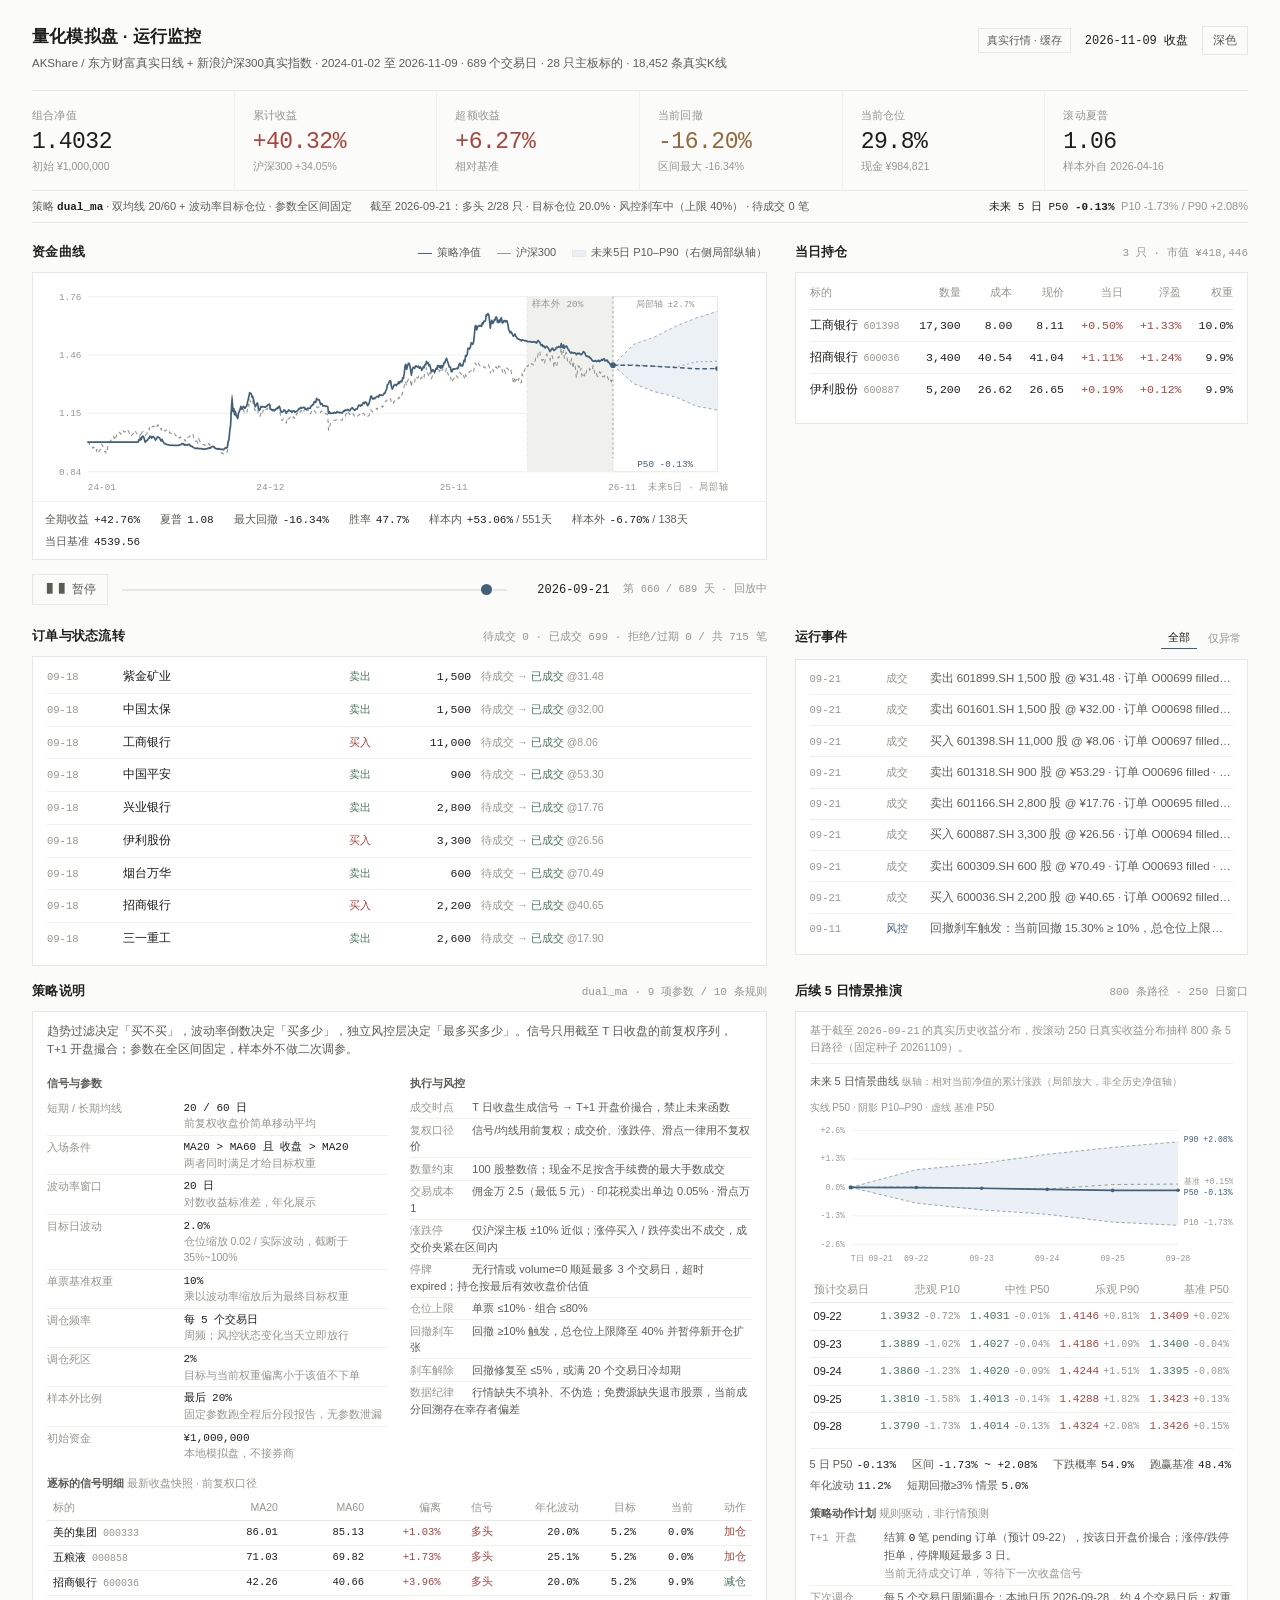
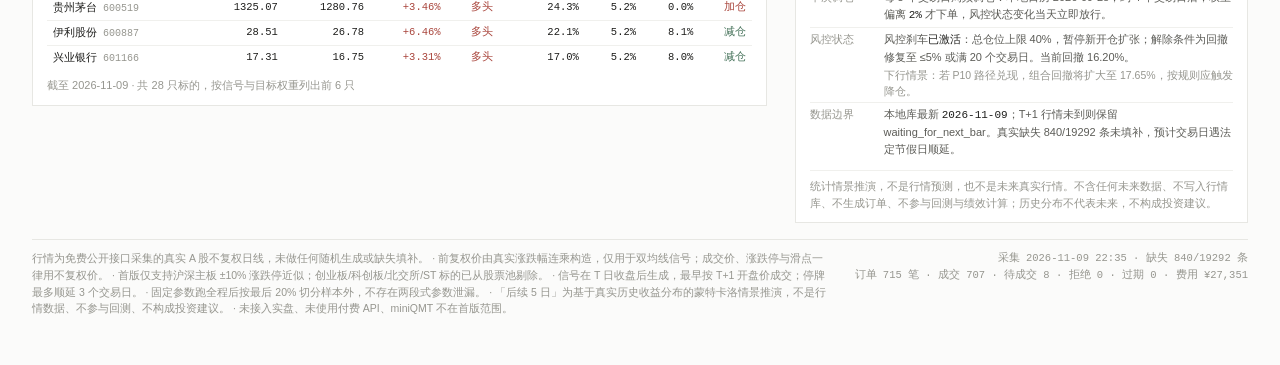
==== dashboard/index.html @ 13947eac "feat: A 股量化模拟盘与真实行情监控台 - 数据源路由（本地缓存 → Baostock → AKShare）、SQLite 落库、真实交易日历 - 事件驱动回测：T+1 开盘成交、100 股整数" ====
<!doctype html>
<html lang="zh-CN" data-theme="light">
<head>
<meta charset="utf-8">
<meta name="viewport" content="width=device-width, initial-scale=1">
<title>量化模拟盘 · 运行监控</title>
<style>
:root{
  --bg:#fbfbfa; --surface:#ffffff; --line:#e7e7e3; --line-soft:#f0f0ed;
  --ink:#1e1e1c; --ink-2:#5c5c57; --ink-3:#96968f;
  --accent:#42607a; --accent-soft:#eaf0f5;
  --up:#a9453c; --down:#48745c; --warn:#94693a;
  --mono:ui-monospace,SFMono-Regular,Consolas,"Liberation Mono",monospace;
  --sans:-apple-system,BlinkMacSystemFont,"Segoe UI","PingFang SC","Microsoft YaHei","Helvetica Neue",Arial,sans-serif;
}
html[data-theme="dark"]{
  --bg:#161716; --surface:#1d1e1c; --line:#32332f; --line-soft:#272825;
  --ink:#ecece8; --ink-2:#a6a69f; --ink-3:#72726b;
  --accent:#8fb0ca; --accent-soft:#26313a;
  --up:#d3776c; --down:#7eae90; --warn:#c49a63;
}
*{box-sizing:border-box;margin:0;padding:0}
body{background:var(--bg);color:var(--ink);font-family:var(--sans);font-size:13px;line-height:1.5;-webkit-font-smoothing:antialiased}
.wrap{max-width:1440px;margin:0 auto;padding:0 32px 20px}
button{font:inherit;color:inherit;background:none;border:0;cursor:pointer}
button:focus-visible,input:focus-visible{outline:1px solid var(--accent);outline-offset:2px}
.mono{font-family:var(--mono);font-variant-numeric:tabular-nums}
.dim{color:var(--ink-3)}
.up{color:var(--up)}.down{color:var(--down)}.warn{color:var(--warn)}.accent{color:var(--accent)}

header{display:flex;align-items:flex-start;justify-content:space-between;gap:20px;padding:24px 0 18px;border-bottom:1px solid var(--line)}
h1{font-size:17px;font-weight:600;letter-spacing:.01em}
.sub{margin-top:5px;font-size:11.5px;color:var(--ink-2)}
.head-right{display:flex;align-items:center;gap:14px;padding-top:2px;white-space:nowrap}
.tag{border:1px solid var(--line);padding:3px 8px;font-size:11px;color:var(--ink-2)}
.today{font-size:12px}
.ghost{border:1px solid var(--line);padding:5px 10px;font-size:11.5px;color:var(--ink-2)}
.ghost:hover{border-color:var(--ink-3);color:var(--ink)}

.kpis{display:grid;grid-template-columns:repeat(6,1fr);border-bottom:1px solid var(--line)}
.kpi{padding:16px 18px 15px;border-right:1px solid var(--line-soft)}
.kpi:first-child{padding-left:0}
.kpi:last-child{border-right:0}
.kpi .k{font-size:11px;color:var(--ink-3);letter-spacing:.02em}
.kpi .v{font-family:var(--mono);font-variant-numeric:tabular-nums;font-size:23px;line-height:1.25;margin-top:5px;letter-spacing:-.02em}
.kpi .n{font-size:10.5px;color:var(--ink-3);margin-top:2px}

.grid{display:grid;grid-template-columns:minmax(0,1.62fr) minmax(0,1fr);gap:28px;margin-top:20px}
.grid-2{display:grid;grid-template-columns:minmax(0,1.62fr) minmax(0,1fr);gap:28px;margin-top:22px}
section{min-width:0}
.sec-head{display:flex;align-items:baseline;justify-content:space-between;gap:12px;margin-bottom:10px}
.sec-head h2{font-size:12.5px;font-weight:600;letter-spacing:.02em}
.sec-head .hint{font-size:11px;color:var(--ink-3);font-family:var(--mono)}
.legend{display:flex;gap:16px;font-size:11px;color:var(--ink-2)}
.legend i{display:inline-block;width:14px;height:1px;vertical-align:middle;margin-right:5px;background:var(--accent)}
.legend i.b{background:var(--ink-3)}

.card{border:1px solid var(--line);background:var(--surface)}
.chart-box{padding:10px 12px 4px}
#chart{display:block;width:100%;height:214px}
.axis{fill:var(--ink-3);font-size:10px;font-family:var(--mono)}
.gridline{stroke:var(--line-soft);stroke-width:1}
.line-strategy{fill:none;stroke:var(--accent);stroke-width:1.8;stroke-linejoin:round;stroke-linecap:round}
.line-bench{fill:none;stroke:var(--ink-3);stroke-width:1.2;stroke-dasharray:4 4}
.oos-band{fill:var(--line-soft)}
.split-line{stroke:var(--line);stroke-width:1;stroke-dasharray:3 3}
.cursor{stroke:var(--accent);stroke-width:1;stroke-dasharray:2 3;opacity:.55}
.dot{fill:var(--accent)}
.fc-band{fill:var(--accent-soft);opacity:.9}
.line-fc{fill:none;stroke:var(--accent);stroke-width:1.5;stroke-dasharray:5 3;stroke-linejoin:round}
.line-fc-bench{fill:none;stroke:var(--ink-3);stroke-width:1;stroke-dasharray:2 3}
.fc-edge{fill:none;stroke:var(--accent);stroke-width:1;stroke-dasharray:3 3;opacity:.55}
.fc-top{fill:var(--accent);font-size:10px;font-family:var(--mono)}
.dot-fc{fill:var(--accent)}
.legend i.f{background:var(--accent-soft);height:7px;border:1px solid var(--line)}
.fc-inset{fill:var(--surface);stroke:var(--line);stroke-width:1}
.fc-local-axis{stroke:var(--line);stroke-width:1;stroke-dasharray:2 3}
.fc-inset-label{fill:var(--ink-3);font-size:9.5px;font-family:var(--mono)}

.seg{display:flex;gap:0;border-top:1px solid var(--line-soft);padding:9px 12px;font-size:11px;color:var(--ink-2);flex-wrap:wrap;row-gap:4px}
.seg span{margin-right:20px;white-space:nowrap}
.seg b{font-family:var(--mono);font-weight:500;color:var(--ink);margin-left:5px}

.timeline{display:flex;align-items:center;gap:14px;margin-top:14px}
.play{border:1px solid var(--line);min-width:76px;padding:6px 10px;font-size:11.5px;color:var(--ink-2);text-align:center}
.play:hover{border-color:var(--accent);color:var(--accent)}
#slider{flex:1;height:2px;-webkit-appearance:none;appearance:none;background:var(--line);cursor:pointer}
#slider::-webkit-slider-thumb{-webkit-appearance:none;width:11px;height:11px;border-radius:50%;background:var(--accent);cursor:pointer}
#slider::-moz-range-thumb{width:11px;height:11px;border:0;border-radius:50%;background:var(--accent);cursor:pointer}
.tl-date{font-family:var(--mono);font-size:12px;min-width:88px;text-align:right}
.tl-count{font-family:var(--mono);font-size:10.5px;color:var(--ink-3);min-width:104px;text-align:right}

table{width:100%;border-collapse:collapse;font-variant-numeric:tabular-nums}
th{font-size:10.5px;font-weight:500;color:var(--ink-3);text-align:right;padding:8px 8px;border-bottom:1px solid var(--line);white-space:nowrap}
th:first-child,td:first-child{text-align:left;padding-left:0}
th:last-child,td:last-child{padding-right:0}
td{font-size:11.5px;padding:7px 8px;border-bottom:1px solid var(--line-soft);text-align:right;white-space:nowrap;font-family:var(--mono)}
tbody tr:last-child td{border-bottom:0}
td.name{font-family:var(--sans);font-size:11.5px}
td .code{font-family:var(--mono);font-size:10px;color:var(--ink-3);margin-left:6px}
.more{font-size:11px;color:var(--ink-3);padding:7px 0 0}
.badge-stale{color:var(--warn)}

.flow-list{font-size:11.5px}
.flow-row{display:grid;grid-template-columns:66px 1fr 52px 60px 1.25fr;gap:10px;padding:7px 0;border-bottom:1px solid var(--line-soft);align-items:baseline}
.flow-row:last-child{border-bottom:0}
.flow-row .dt{font-family:var(--mono);font-size:10.5px;color:var(--ink-3)}
.flow-row .sy{overflow:hidden;text-overflow:ellipsis;white-space:nowrap}
.flow-row .qty{font-family:var(--mono);text-align:right}
.flow-row .side{font-size:11px}
.flow-row .trace{font-size:10.5px;color:var(--ink-2);overflow:hidden;text-overflow:ellipsis;white-space:nowrap}
.flow-row .trace b{font-weight:500;color:var(--ink)}
.arrow{color:var(--ink-3);margin:0 3px}
.s-filled{color:var(--down)}.s-rejected,.s-expired{color:var(--up)}.s-deferred{color:var(--warn)}.s-pending{color:var(--ink-3)}

.ev-row{display:grid;grid-template-columns:66px 34px 1fr;gap:10px;padding:6.5px 0;border-bottom:1px solid var(--line-soft);align-items:baseline;font-size:11.5px;line-height:1.45}
.ev-row:last-child{border-bottom:0}
.ev-row .dt{font-family:var(--mono);font-size:10.5px;color:var(--ink-3)}
.ev-row .lv{font-size:10.5px;color:var(--ink-3)}
.ev-row .lv.warn{color:var(--warn)}.ev-row .lv.err{color:var(--up)}.ev-row .lv.risk{color:var(--accent)}
.ev-row .tx{color:var(--ink-2);overflow:hidden;text-overflow:ellipsis;white-space:nowrap}
.filter{display:flex;gap:4px}
.filter button{font-size:11px;color:var(--ink-3);padding:2px 7px}
.filter button.on{color:var(--ink);border-bottom:1px solid var(--accent)}

.strat-bar{display:flex;align-items:center;gap:18px;padding:7px 0;border-bottom:1px solid var(--line);font-size:11px;color:var(--ink-2);flex-wrap:wrap;row-gap:3px}
.strat-bar b{font-weight:600;color:var(--ink);font-family:var(--mono)}
.strat-bar .sb-fc{margin-left:auto;font-family:var(--mono);color:var(--ink)}
.strat-bar .sb-fc .dim{font-family:var(--sans)}
.grid-3{display:grid;grid-template-columns:minmax(0,1.62fr) minmax(0,1fr);gap:28px;margin-top:16px}
.pad{padding:10px 14px 11px}
.lead{font-size:11.5px;color:var(--ink-2);line-height:1.6;margin-bottom:7px}
h3{font-size:11px;font-weight:600;color:var(--ink-2);margin:10px 0 5px}
.cols2{display:grid;grid-template-columns:1fr 1fr;gap:22px}
.kv{font-size:11px}
.kv td{padding:3px 0;border-bottom:1px solid var(--line-soft);white-space:normal;font-family:var(--sans);text-align:left;vertical-align:top;font-size:11px}
.kv td:first-child{color:var(--ink-3);width:40%}
.kv td:last-child{font-family:var(--mono);color:var(--ink)}
.kv td .note{display:block;font-family:var(--sans);font-size:10.5px;color:var(--ink-3);margin-top:0}
.rules{list-style:none;font-size:11px;line-height:1.5}
.rules li{padding:2.5px 0;border-bottom:1px solid var(--line-soft);color:var(--ink-2)}
.rules li:last-child{border-bottom:0}
.rules li b{display:inline-block;min-width:62px;font-weight:500;color:var(--ink-3)}
.sig-table td,.sig-table th{font-size:10.5px;padding:4px 6px}
.fc-note{font-size:10.5px;color:var(--ink-3);line-height:1.55;margin-bottom:8px}
.fc-plot{border-top:1px solid var(--line-soft);padding-top:9px;margin-bottom:9px}
.fc-plot-head{display:flex;align-items:baseline;justify-content:space-between;gap:10px;flex-wrap:wrap;font-size:11px;color:var(--ink-2)}
.fc-plot-head .cap{font-size:10px;color:var(--ink-3)}
#fcChart{display:block;width:100%;height:auto;margin-top:4px}
.fc-grid2{stroke:var(--line-soft);stroke-width:1}
.fc-zero2{stroke:var(--line);stroke-width:1;stroke-dasharray:3 3}
.fc-band2{fill:var(--accent-soft)}
.fc-edge2{fill:none;stroke:var(--accent);stroke-width:1;stroke-dasharray:4 3;opacity:.65}
.fc-bench2{fill:none;stroke:var(--ink-3);stroke-width:1.2;stroke-dasharray:4 4}
.fc-p50{fill:none;stroke:var(--accent);stroke-width:2;stroke-linejoin:round;stroke-linecap:round}
.fc-pt{fill:var(--accent)}
.fc-ax2{fill:var(--ink-3);font-size:10px;font-family:var(--mono)}
.fc-lab{fill:var(--accent);font-size:10px;font-family:var(--mono)}
.fc-lab2{fill:var(--ink-3);font-size:10px;font-family:var(--mono)}
.fc-empty2{fill:var(--ink-3);font-size:11px;font-family:var(--sans)}
.fc-tbl td,.fc-tbl th{padding:5px 4px;font-size:11px}
.fc-tbl td .r{font-size:10px;color:var(--ink-3);margin-left:4px}
.fc-metrics{display:flex;flex-wrap:wrap;gap:4px 16px;font-size:11px;color:var(--ink-2);margin-top:8px;padding-top:7px;border-top:1px solid var(--line-soft)}
.fc-metrics b{font-family:var(--mono);font-weight:500;color:var(--ink);margin-left:4px}
.plan{list-style:none;font-size:11px;line-height:1.55}
.plan li{display:grid;grid-template-columns:64px 1fr;gap:10px;padding:3px 0;border-bottom:1px solid var(--line-soft)}
.plan li:last-child{border-bottom:0}
.plan .pk{color:var(--ink-3);font-family:var(--mono);font-size:10.5px;padding-top:1px}
.plan .pv{color:var(--ink-2)}
.plan .pv b{color:var(--ink);font-weight:500;font-family:var(--mono)}
.plan .pv .sub{display:block;color:var(--ink-3);font-size:10.5px;margin-top:1px}
.disc{font-size:10.5px;color:var(--ink-3);line-height:1.55;margin-top:9px;padding-top:7px;border-top:1px solid var(--line-soft)}
footer{margin-top:16px;padding-top:10px;border-top:1px solid var(--line);display:flex;justify-content:space-between;gap:24px;font-size:10.5px;color:var(--ink-3);line-height:1.6}
footer .notes{max-width:72%;}
footer .stats{font-family:var(--mono);text-align:right;white-space:nowrap}
.empty{color:var(--ink-3);font-size:11.5px;padding:16px 0}

@media(max-width:1000px){
  .wrap{padding:0 20px 20px}
  .grid,.grid-2,.grid-3{grid-template-columns:1fr;gap:20px}
  .strat-bar .sb-fc{margin-left:0}
  .kpis{grid-template-columns:repeat(3,1fr)}
  .kpi:nth-child(3){border-right:0}
  .kpi:nth-child(n+4){border-top:1px solid var(--line-soft)}
  #chart{height:200px}
  footer{flex-direction:column;gap:8px}
  footer .notes{max-width:100%}footer .stats{text-align:left}
}
@media(max-width:560px){
  .kpis{grid-template-columns:repeat(2,1fr)}
  .kpi:nth-child(3){border-right:1px solid var(--line-soft)}
  .kpi:nth-child(2n){border-right:0}
  .kpi:nth-child(n+3){border-top:1px solid var(--line-soft)}
  .head-right .tag{display:none}
  .cols2{grid-template-columns:1fr;gap:0}
  .flow-row{grid-template-columns:58px 1fr 46px 50px;gap:8px}
  .flow-row .trace{grid-column:1/-1;padding-left:0}
}
</style>
</head>
<body>
<div class="wrap">
  <header>
    <div>
      <h1>量化模拟盘 · 运行监控</h1>
      <div class="sub" id="sub">载入中…</div>
    </div>
    <div class="head-right">
      <span class="tag" id="mode">真实行情</span>
      <span class="today mono" id="today">—</span>
      <button class="ghost" id="theme" type="button">深色</button>
    </div>
  </header>

  <div class="kpis" id="kpis"></div>

  <div class="strat-bar">
    <span>策略 <b id="stratId">—</b> · 双均线 20/60 + 波动率目标仓位 · 参数全区间固定</span>
    <span id="stratBarState">—</span>
    <span class="sb-fc" id="stratBarFc">—</span>
  </div>

  <div class="grid">
    <section>
      <div class="sec-head">
        <h2>资金曲线</h2>
        <div class="legend"><span><i></i>策略净值</span><span><i class="b"></i>沪深300</span><span><i class="f"></i>未来5日 P10–P90（右侧局部纵轴）</span></div>
      </div>
      <div class="card">
        <div class="chart-box"><svg id="chart" viewBox="0 0 760 220" preserveAspectRatio="none" role="img" aria-label="策略净值与沪深300基准曲线"></svg></div>
        <div class="seg" id="seg"></div>
      </div>
      <div class="timeline">
        <button class="play" id="play" type="button">▶ 回放</button>
        <input type="range" id="slider" min="0" max="1" value="1" aria-label="交易日回放">
        <span class="tl-date" id="tlDate">—</span>
        <span class="tl-count" id="tlCount">—</span>
      </div>
    </section>

    <section>
      <div class="sec-head">
        <h2>当日持仓</h2>
        <div class="hint" id="posHint">—</div>
      </div>
      <div class="card" style="padding:4px 14px 10px">
        <table>
          <thead><tr><th>标的</th><th>数量</th><th>成本</th><th>现价</th><th>当日</th><th>浮盈</th><th>权重</th></tr></thead>
          <tbody id="posBody"></tbody>
        </table>
        <div class="more" id="posMore"></div>
      </div>
    </section>
  </div>

  <div class="grid-2">
    <section>
      <div class="sec-head">
        <h2>订单与状态流转</h2>
        <div class="hint" id="ordHint">—</div>
      </div>
      <div class="card" style="padding:4px 14px 10px"><div class="flow-list" id="flow"></div></div>
    </section>
    <section>
      <div class="sec-head">
        <h2>运行事件</h2>
        <div class="filter"><button type="button" id="fAll" class="on">全部</button><button type="button" id="fErr">仅异常</button></div>
      </div>
      <div class="card" style="padding:4px 14px 10px"><div id="events"></div></div>
    </section>
  </div>

  <div class="grid-3">
    <section>
      <div class="sec-head">
        <h2>策略说明</h2>
        <div class="hint" id="stratHint">—</div>
      </div>
      <div class="card pad">
        <div class="lead" id="stratLead"></div>
        <div class="cols2">
          <div>
            <h3>信号与参数</h3>
            <table class="kv"><tbody id="stratParams"></tbody></table>
          </div>
          <div>
            <h3>执行与风控</h3>
            <ul class="rules" id="stratRules"></ul>
          </div>
        </div>
        <h3>逐标的信号明细 <span class="dim" style="font-weight:400">最新收盘快照 · 前复权口径</span></h3>
        <table class="sig-table">
          <thead><tr><th>标的</th><th>MA20</th><th>MA60</th><th>偏离</th><th>信号</th><th>年化波动</th><th>目标</th><th>当前</th><th>动作</th></tr></thead>
          <tbody id="sigBody"></tbody>
        </table>
        <div class="more" id="sigMore"></div>
      </div>
    </section>

    <section>
      <div class="sec-head">
        <h2>后续 5 日情景推演</h2>
        <div class="hint" id="fcHint">—</div>
      </div>
      <div class="card pad">
        <div class="fc-note">基于截至 <span class="mono" id="fcBase">—</span> 的真实历史收益分布，<span id="fcMethod"></span></div>
        <div class="fc-plot">
          <div class="fc-plot-head">
            <span>未来 5 日情景曲线 <span class="cap">纵轴：相对当前净值的累计涨跌（局部放大，非全历史净值轴）</span></span>
            <span class="cap">实线 P50 · 阴影 P10–P90 · 虚线 基准 P50</span>
          </div>
          <svg id="fcChart" viewBox="0 0 520 182" role="img" aria-label="未来5日 P10、P50、P90 与基准 P50 情景曲线"></svg>
        </div>
        <table class="fc-tbl">
          <thead><tr><th>预计交易日</th><th>悲观 P10</th><th>中性 P50</th><th>乐观 P90</th><th>基准 P50</th></tr></thead>
          <tbody id="fcBody"></tbody>
        </table>
        <div class="fc-metrics" id="fcMetrics"></div>
        <h3>策略动作计划 <span class="dim" style="font-weight:400">规则驱动，非行情预测</span></h3>
        <ul class="plan" id="fcPlan"></ul>
        <div class="disc" id="fcDisc"></div>
      </div>
    </section>
  </div>

  <footer>
    <div class="notes" id="notes"></div>
    <div class="stats" id="stats"></div>
  </footer>
</div>

<script>
const SNAP = {"meta":{"generated_at":"2026-11-09 22:35","start":"2024-01-02","end":"2026-11-09","days":689,"symbols":28,"bars":18452,"initial_cash":1000000.0,"source":"AKShare / 东方财富真实日线 + 新浪沪深300真实指数","universe_source":"cache:index_stock_cons","index_source":"cache:sina_index","mode":"cached_real","oos_ratio":0.2,"cfg":{"costs.commission_rate":0.00025,"costs.commission_min":5.0,"costs.stamp_tax_rate":0.0005,"costs.slippage_rate":0.0001,"rules.lot_size":100,"rules.price_limit_pct":0.1,"rules.max_suspension_days":3,"backtest.initial_cash":1000000.0},"audit":{"expected":19292,"actual":18452,"missing":840,"adj_missing":0,"zero_volume":0,"failed_symbols":[]},"sources":{"000001":"cache","000333":"cache","000568":"cache","000651":"cache","000657":"cache","000858":"cache","000988":"cache","001280":"cache","600030":"cache","600031":"cache","600036":"cache","600118":"cache","600221":"cache","600276":"cache","600309":"cache","600519":"cache","600549":"cache","600809":"cache","600887":"cache","600930":"cache","601166":"cache","601318":"cache","601336":"cache","601398":"cache","601601":"cache","601727":"cache","601888":"cache","601899":"cache"}},"symbols":[["000001.SZ","深发展A","银行"],["000333.SZ","美的集团","家用电器"],["000568.SZ","泸州老窖","食品饮料"],["000651.SZ","格力电器","家用电器"],["000657.SZ","中钨高新","沪深300成分"],["000858.SZ","五粮液","食品饮料"],["000988.SZ","华工科技","沪深300成分"],["001280.SZ","中国铀业","沪深300成分"],["600030.SH","中信证券","非银金融"],["600031.SH","三一重工","机械设备"],["600036.SH","招商银行","银行"],["600118.SH","中国卫星","沪深300成分"],["600221.SH","海航控股","沪深300成分"],["600276.SH","恒瑞医药","医药生物"],["600309.SH","烟台万华","基础化工"],["600519.SH","贵州茅台","食品饮料"],["600549.SH","厦门钨业","沪深300成分"],["600809.SH","山西汾酒","食品饮料"],["600887.SH","伊利股份","食品饮料"],["600930.SH","华电新能","沪深300成分"],["601166.SH","兴业银行","银行"],["601318.SH","中国平安","非银金融"],["601336.SH","新华保险","非银金融"],["601398.SH","工商银行","银行"],["601601.SH","中国太保","非银金融"],["601727.SH","上海电气","沪深300成分"],["601888.SH","中国国旅","社会服务"],["601899.SH","紫金矿业","有色金属"]],"dates":["2024-01-02","2024-01-03","2024-01-04","2024-01-05","2024-01-08","2024-01-09","2024-01-10","2024-01-11","2024-01-12","2024-01-15","2024-01-16","2024-01-17","2024-01-18","2024-01-19","2024-01-22","2024-01-23","2024-01-24","2024-01-25","2024-01-26","2024-01-29","2024-01-30","2024-01-31","2024-02-01","2024-02-02","2024-02-05","2024-02-06","2024-02-07","2024-02-08","2024-02-19","2024-02-20","2024-02-21","2024-02-22","2024-02-23","2024-02-26","2024-02-27","2024-02-28","2024-02-29","2024-03-01","2024-03-04","2024-03-05","2024-03-06","2024-03-07","2024-03-08","2024-03-11","2024-03-12","2024-03-13","2024-03-14","2024-03-15","2024-03-18","2024-03-19","2024-03-20","2024-03-21","2024-03-22","2024-03-25","2024-03-26","2024-03-27","2024-03-28","2024-03-29","2024-04-01","2024-04-02","2024-04-03","2024-04-08","2024-04-09","2024-04-10","2024-04-11","2024-04-12","2024-04-15","2024-04-16","2024-04-17","2024-04-18","2024-04-19","2024-04-22","2024-04-23","2024-04-24","2024-04-25","2024-04-26","2024-04-29","2024-04-30","2024-05-06","2024-05-07","2024-05-08","2024-05-09","2024-05-10","2024-05-13","2024-05-14","2024-05-15","2024-05-16","2024-05-17","2024-05-20","2024-05-21","2024-05-22","2024-05-23","2024-05-24","2024-05-27","2024-05-28","2024-05-29","2024-05-30","2024-05-31","2024-06-03","2024-06-04","2024-06-05","2024-06-06","2024-06-07","2024-06-11","2024-06-12","2024-06-13","2024-06-14","2024-06-17","2024-06-18","2024-06-19","2024-06-20","2024-06-21","2024-06-24","2024-06-25","2024-06-26","2024-06-27","2024-06-28","2024-07-01","2024-07-02","2024-07-03","2024-07-04","2024-07-05","2024-07-08","2024-07-09","2024-07-10","2024-07-11","2024-07-12","2024-07-15","2024-07-16","2024-07-17","2024-07-18","2024-07-19","2024-07-22","2024-07-23","2024-07-24","2024-07-25","2024-07-26","2024-07-29","2024-07-30","2024-07-31","2024-08-01","2024-08-02","2024-08-05","2024-08-06","2024-08-07","2024-08-08","2024-08-09","2024-08-12","2024-08-13","2024-08-14","2024-08-15","2024-08-16","2024-08-19","2024-08-20","2024-08-21","2024-08-22","2024-08-23","2024-08-26","2024-08-27","2024-08-28","2024-08-29","2024-08-30","2024-09-02","2024-09-03","2024-09-04","2024-09-05","2024-09-06","2024-09-09","2024-09-10","2024-09-11","2024-09-12","2024-09-13","2024-09-18","2024-09-19","2024-09-20","2024-09-23","2024-09-24","2024-09-25","2024-09-26","2024-09-27","2024-09-30","2024-10-08","2024-10-09","2024-10-10","2024-10-11","2024-10-14","2024-10-15","2024-10-16","2024-10-17","2024-10-18","2024-10-21","2024-10-22","2024-10-23","2024-10-24","2024-10-25","2024-10-28","2024-10-29","2024-10-30","2024-10-31","2024-11-01","2024-11-04","2024-11-05","2024-11-06","2024-11-07","2024-11-08","2024-11-11","2024-11-12","2024-11-13","2024-11-14","2024-11-15","2024-11-18","2024-11-19","2024-11-20","2024-11-21","2024-11-22","2024-11-25","2024-11-26","2024-11-27","2024-11-28","2024-11-29","2024-12-02","2024-12-03","2024-12-04","2024-12-05","2024-12-06","2024-12-09","2024-12-10","2024-12-11","2024-12-12","2024-12-13","2024-12-16","2024-12-17","2024-12-18","2024-12-19","2024-12-20","2024-12-23","2024-12-24","2024-12-25","2024-12-26","2024-12-27","2024-12-30","2024-12-31","2025-01-02","2025-01-03","2025-01-06","2025-01-07","2025-01-08","2025-01-09","2025-01-10","2025-01-13","2025-01-14","2025-01-15","2025-01-16","2025-01-17","2025-01-20","2025-01-21","2025-01-22","2025-01-23","2025-01-24","2025-01-27","2025-02-05","2025-02-06","2025-02-07","2025-02-10","2025-02-11","2025-02-12","2025-02-13","2025-02-14","2025-02-17","2025-02-18","2025-02-19","2025-02-20","2025-02-21","2025-02-24","2025-02-25","2025-02-26","2025-02-27","2025-02-28","2025-03-03","2025-03-04","2025-03-05","2025-03-06","2025-03-07","2025-03-10","2025-03-11","2025-03-12","2025-03-13","2025-03-14","2025-03-17","2025-03-18","2025-03-19","2025-03-20","2025-03-21","2025-03-24","2025-03-25","2025-03-26","2025-03-27","2025-03-28","2025-03-31","2025-04-01","2025-04-02","2025-04-03","2025-04-07","2025-04-08","2025-04-09","2025-04-10","2025-04-11","2025-04-14","2025-04-15","2025-04-16","2025-04-17","2025-04-18","2025-04-21","2025-04-22","2025-04-23","2025-04-24","2025-04-25","2025-04-28","2025-04-29","2025-04-30","2025-05-06","2025-05-07","2025-05-08","2025-05-09","2025-05-12","2025-05-13","2025-05-14","2025-05-15","2025-05-16","2025-05-19","2025-05-20","2025-05-21","2025-05-22","2025-05-23","2025-05-26","2025-05-27","2025-05-28","2025-05-29","2025-05-30","2025-06-03","2025-06-04","2025-06-05","2025-06-06","2025-06-09","2025-06-10","2025-06-11","2025-06-12","2025-06-13","2025-06-16","2025-06-17","2025-06-18","2025-06-19","2025-06-20","2025-06-23","2025-06-24","2025-06-25","2025-06-26","2025-06-27","2025-06-30","2025-07-01","2025-07-02","2025-07-03","2025-07-04","2025-07-07","2025-07-08","2025-07-09","2025-07-10","2025-07-11","2025-07-14","2025-07-15","2025-07-16","2025-07-17","2025-07-18","2025-07-21","2025-07-22","2025-07-23","2025-07-24","2025-07-25","2025-07-28","2025-07-29","2025-07-30","2025-07-31","2025-08-01","2025-08-04","2025-08-05","2025-08-06","2025-08-07","2025-08-08","2025-08-11","2025-08-12","2025-08-13","2025-08-14","2025-08-15","2025-08-18","2025-08-19","2025-08-20","2025-08-21","2025-08-22","2025-08-25","2025-08-26","2025-08-27","2025-08-28","2025-08-29","2025-09-01","2025-09-02","2025-09-03","2025-09-04","2025-09-05","2025-09-08","2025-09-09","2025-09-10","2025-09-11","2025-09-12","2025-09-15","2025-09-16","2025-09-17","2025-09-18","2025-09-19","2025-09-22","2025-09-23","2025-09-24","2025-09-25","2025-09-26","2025-09-29","2025-09-30","2025-10-09","2025-10-10","2025-10-13","2025-10-14","2025-10-15","2025-10-16","2025-10-17","2025-10-20","2025-10-21","2025-10-22","2025-10-23","2025-10-24","2025-10-27","2025-10-28","2025-10-29","2025-10-30","2025-10-31","2025-11-03","2025-11-04","2025-11-05","2025-11-06","2025-11-07","2025-11-10","2025-11-11","2025-11-12","2025-11-13","2025-11-14","2025-11-17","2025-11-18","2025-11-19","2025-11-20","2025-11-21","2025-11-24","2025-11-25","2025-11-26","2025-11-27","2025-11-28","2025-12-01","2025-12-02","2025-12-03","2025-12-04","2025-12-05","2025-12-08","2025-12-09","2025-12-10","2025-12-11","2025-12-12","2025-12-15","2025-12-16","2025-12-17","2025-12-18","2025-12-19","2025-12-22","2025-12-23","2025-12-24","2025-12-25","2025-12-26","2025-12-29","2025-12-30","2025-12-31","2026-01-05","2026-01-06","2026-01-07","2026-01-08","2026-01-09","2026-01-12","2026-01-13","2026-01-14","2026-01-15","2026-01-16","2026-01-19","2026-01-20","2026-01-21","2026-01-22","2026-01-23","2026-01-26","2026-01-27","2026-01-28","2026-01-29","2026-01-30","2026-02-02","2026-02-03","2026-02-04","2026-02-05","2026-02-06","2026-02-09","2026-02-10","2026-02-11","2026-02-12","2026-02-13","2026-02-24","2026-02-25","2026-02-26","2026-02-27","2026-03-02","2026-03-03","2026-03-04","2026-03-05","2026-03-06","2026-03-09","2026-03-10","2026-03-11","2026-03-12","2026-03-13","2026-03-16","2026-03-17","2026-03-18","2026-03-19","2026-03-20","2026-03-23","2026-03-24","2026-03-25","2026-03-26","2026-03-27","2026-03-30","2026-03-31","2026-04-01","2026-04-02","2026-04-03","2026-04-07","2026-04-08","2026-04-09","2026-04-10","2026-04-13","2026-04-14","2026-04-15","2026-04-16","2026-04-17","2026-04-20","2026-04-21","2026-04-22","2026-04-23","2026-04-24","2026-04-27","2026-04-28","2026-04-29","2026-04-30","2026-05-06","2026-05-07","2026-05-08","2026-05-11","2026-05-12","2026-05-13","2026-05-14","2026-05-15","2026-05-18","2026-05-19","2026-05-20","2026-05-21","2026-05-22","2026-05-25","2026-05-26","2026-05-27","2026-05-28","2026-05-29","2026-06-01","2026-06-02","2026-06-03","2026-06-04","2026-06-05","2026-06-08","2026-06-09","2026-06-10","2026-06-11","2026-06-12","2026-06-15","2026-06-16","2026-06-17","2026-06-18","2026-06-22","2026-06-23","2026-06-24","2026-06-25","2026-06-26","2026-06-29","2026-06-30","2026-07-01","2026-07-02","2026-07-03","2026-07-06","2026-07-07","2026-07-08","2026-07-09","2026-07-10","2026-07-13","2026-07-14","2026-07-15","2026-07-16","2026-07-17","2026-07-20","2026-07-21","2026-07-22","2026-07-23","2026-07-24","2026-07-27","2026-07-28","2026-07-29","2026-07-30","2026-07-31","2026-08-03","2026-08-04","2026-08-05","2026-08-06","2026-08-07","2026-08-10","2026-08-11","2026-08-12","2026-08-13","2026-08-14","2026-08-17","2026-08-18","2026-08-19","2026-08-20","2026-08-21","2026-08-24","2026-08-25","2026-08-26","2026-08-27","2026-08-28","2026-08-31","2026-09-01","2026-09-02","2026-09-03","2026-09-04","2026-09-07","2026-09-08","2026-09-09","2026-09-10","2026-09-11","2026-09-14","2026-09-15","2026-09-16","2026-09-17","2026-09-18","2026-09-21","2026-09-22","2026-09-23","2026-09-24","2026-09-28","2026-09-29","2026-09-30","2026-10-08","2026-10-09","2026-10-12","2026-10-13","2026-10-14","2026-10-15","2026-10-16","2026-10-19","2026-10-20","2026-10-21","2026-10-22","2026-10-23","2026-10-26","2026-10-27","2026-10-28","2026-10-29","2026-10-30","2026-11-02","2026-11-03","2026-11-04","2026-11-05","2026-11-06","2026-11-09"],"equity":[[1.0,1.0,0.0,1000000.0,0.0,3386.35,0],[1.0,0.997621,0.0,1000000.0,0.0,3378.3,0],[1.0,0.988395,0.0,1000000.0,0.0,3347.05,0],[1.0,0.983097,0.0,1000000.0,0.0,3329.11,0],[1.0,0.970382,0.0,1000000.0,0.0,3286.06,0],[1.0,0.972285,0.0,1000000.0,0.0,3292.5,0],[1.0,0.967746,0.0,1000000.0,0.0,3277.13,0],[1.0,0.973222,0.0,1000000.0,0.0,3295.67,0],[1.0,0.969824,0.0,1000000.0,0.0,3284.17,0],[1.0,0.968866,0.0,1000000.0,0.0,3280.92,0],[1.0,0.974759,0.0,1000000.0,0.0,3300.88,0],[1.0,0.953558,0.0,1000000.0,0.0,3229.08,0],[1.0,0.967037,0.0,1000000.0,0.0,3274.73,0],[1.0,0.965575,0.0,1000000.0,0.0,3269.78,0],[1.0,0.950552,0.0,1000000.0,0.0,3218.9,0],[1.0,0.9544,0.0,1000000.0,0.0,3231.93,0],[1.0,0.96774,0.0,1000000.0,0.0,3277.11,0],[1.0,0.987174,0.0,1000000.0,0.0,3342.92,0],[1.0,0.984487,0.0,1000000.0,0.0,3333.82,0],[1.0,0.975669,0.0,1000000.0,0.0,3303.96,0],[1.0,0.95827,0.0,1000000.0,0.0,3245.04,0],[1.0,0.949503,0.0,1000000.0,0.0,3215.35,0],[1.0,0.9502,0.0,1000000.0,0.0,3217.71,0],[1.0,0.938954,0.0,1000000.0,0.0,3179.63,0],[1.0,0.945094,0.0,1000000.0,0.0,3200.42,0],[1.0,0.977953,0.0,1000000.0,0.0,3311.69,0],[1.0,0.987384,0.0,1000000.0,0.0,3343.63,0],[1.0,0.993674,0.0,1000000.0,0.0,3364.93,0],[1.0,1.005155,0.0,1000000.0,0.0,3403.81,0],[1.0,1.007236,0.0,1000000.0,0.0,3410.85,0],[1.0,1.020824,0.0,1000000.0,0.0,3456.87,0],[1.0,1.029626,0.0,1000000.0,0.0,3486.68,0],[1.0,1.030531,0.0,1000000.0,0.0,3489.74,0],[1.0,1.019787,0.0,1000000.0,0.0,3453.36,0],[1.0,1.032021,0.0,1000000.0,0.0,3494.79,0],[1.0,1.018872,0.0,1000000.0,0.0,3450.26,0],[1.0,1.03831,0.0,1000000.0,0.0,3516.08,0],[1.0,1.044724,0.0,1000000.0,0.0,3537.8,0],[1.0,1.045629,0.0,1000000.0,0.0,3540.87,0],[1.0,1.052907,0.0,1000000.0,0.0,3565.51,0],[1.0,1.048635,0.0,1000000.0,0.0,3551.05,0],[1.0,1.042337,0.0,1000000.0,0.0,3529.72,0],[1.0,1.046823,0.0,1000000.0,0.0,3544.91,0],[1.0,1.059921,0.0,1000000.0,0.0,3589.26,0],[1.0,1.062351,0.0,1000000.0,0.0,3597.49,0],[1.0,1.054929,0.0,1000000.0,0.0,3572.36,0],[1.0,1.051935,0.0,1000000.0,0.0,3562.22,0],[1.0,1.05423,0.0,1000000.0,0.0,3569.99,0],[1.0,1.064133,0.0,1000000.0,0.0,3603.53,0],[1.0,1.056485,0.0,1000000.0,0.0,3577.63,0],[1.0,1.058775,0.0,1000000.0,0.0,3585.38,0],[1.0,1.057507,0.0,1000000.0,0.0,3581.09,0],[1.0,1.04685,0.0,1000000.0,0.0,3545.0,0],[1.0,1.041168,0.0,1000000.0,0.0,3525.76,0],[1.0,1.046479,0.0,1000000.0,0.0,3543.75,0],[1.0,1.034384,0.0,1000000.0,0.0,3502.79,0],[1.0,1.039752,0.0,1000000.0,0.0,3520.97,0],[1.0,1.04463,0.0,1000000.0,0.0,3537.48,0],[1.0,1.061805,0.0,1000000.0,0.0,3595.65,0],[1.0,1.057384,0.0,1000000.0,0.0,3580.68,0],[1.0,1.053583,0.0,1000000.0,0.0,3567.8,0],[1.0,1.044312,0.0,1000000.0,0.0,3536.41,0],[1.0,1.043449,0.0,1000000.0,0.0,3533.49,0],[1.0,1.034951,0.0,1000000.0,0.0,3504.71,0],[1.011903,1.034814,0.0,247595.73,0.7553,3504.24,0],[1.008474,1.026426,0.003389,247595.73,0.7545,3475.84,0],[1.020635,1.048053,0.0,247595.73,0.7574,3549.08,0],[1.012641,1.036843,0.007832,247595.73,0.7555,3511.11,0],[1.026128,1.052874,0.0,247595.73,0.7587,3565.4,0],[1.03073,1.054173,0.0,156828.97,0.8478,3569.8,0],[1.027365,1.045864,0.003265,156828.97,0.8473,3541.66,0],[1.013409,1.042687,0.016805,156828.97,0.8452,3530.91,0],[0.997998,1.035399,0.031756,156828.97,0.8429,3506.22,0],[1.005343,1.039946,0.02463,156828.97,0.844,3521.62,0],[1.007834,1.042503,0.022213,306599.16,0.6958,3530.28,0],[1.010672,1.058445,0.01946,306599.16,0.6966,3584.27,0],[1.018561,1.070152,0.011806,306599.16,0.699,3623.91,0],[1.020037,1.064388,0.010374,306599.16,0.6994,3604.39,0],[1.030455,1.080182,0.000267,306599.16,0.7025,3657.88,0],[1.028349,1.080516,0.00231,263721.97,0.7435,3659.01,0],[1.02091,1.072016,0.009527,263721.97,0.7417,3630.22,0],[1.026826,1.082156,0.003788,263721.97,0.7432,3664.56,0],[1.02799,1.082663,0.002658,263721.97,0.7435,3666.28,0],[1.024917,1.082194,0.00564,263721.97,0.7427,3664.69,0],[1.017975,1.079936,0.012375,217136.78,0.7867,3657.05,0],[1.0102,1.070785,0.019918,217136.78,0.7851,3626.06,0],[1.016118,1.075009,0.014177,217136.78,0.7863,3640.36,0],[1.024957,1.086116,0.005601,217136.78,0.7882,3677.97,0],[1.026602,1.089952,0.004005,217136.78,0.7885,3690.96,0],[1.022668,1.085581,0.007821,326944.34,0.6803,3676.16,0],[1.022463,1.08803,0.00802,326944.34,0.6802,3684.45,0],[1.012729,1.075432,0.017464,326944.34,0.6772,3641.79,0],[1.005376,1.063526,0.024598,326944.34,0.6748,3601.47,0],[1.013816,1.073636,0.016409,326944.34,0.6775,3635.71,0],[1.004388,1.065799,0.025556,224205.43,0.7768,3609.17,0],[0.998455,1.067084,0.031312,224205.43,0.7754,3613.52,0],[0.991711,1.061411,0.037855,224205.43,0.7739,3594.31,0],[0.990906,1.057163,0.038636,224205.43,0.7737,3579.93,0],[0.989105,1.059768,0.040384,224205.43,0.7733,3588.75,0],[0.987527,1.067719,0.041915,800032.6,0.1899,3615.67,0],[0.98621,1.061554,0.043193,800032.6,0.1888,3594.79,0],[0.984553,1.060801,0.044801,800032.6,0.1874,3592.24,0],[0.984209,1.055447,0.045134,800032.6,0.1871,3574.11,0],[0.98296,1.046222,0.046346,800032.6,0.1861,3542.88,0],[0.982201,1.04659,0.047082,885000.72,0.099,3544.12,0],[0.982741,1.041277,0.046559,885000.72,0.0995,3526.13,0],[0.984001,1.045825,0.045336,885000.72,0.1006,3541.53,0],[0.982741,1.04425,0.046559,885000.72,0.0995,3536.2,0],[0.983101,1.047023,0.046209,885000.72,0.0998,3545.59,0],[0.982837,1.04205,0.046465,982837.5,0.0,3528.75,0],[0.982837,1.03453,0.046465,982837.5,0.0,3503.28,0],[0.982837,1.032267,0.046465,982837.5,0.0,3495.62,0],[0.982837,1.026713,0.046465,982837.5,0.0,3476.81,0],[0.982837,1.021129,0.046465,982837.5,0.0,3457.9,0],[0.982959,1.027733,0.046347,789065.7,0.1973,3480.26,0],[0.984744,1.020012,0.044615,789065.7,0.1987,3454.12,0],[0.984548,1.022238,0.044805,789065.7,0.1986,3461.66,0],[0.987124,1.027118,0.042306,789065.7,0.2006,3478.18,0],[0.991765,1.025229,0.037804,789065.7,0.2044,3471.79,0],[0.990133,1.022757,0.039386,691958.13,0.3011,3463.41,0],[0.990442,1.017559,0.039087,691958.13,0.3014,3445.81,0],[0.983524,1.013203,0.045798,691958.13,0.2965,3431.06,0],[0.986089,1.00455,0.04331,691958.13,0.2983,3401.76,0],[0.984567,1.015787,0.044787,691958.13,0.2972,3439.81,0],[0.985266,1.012584,0.044109,880265.95,0.1066,3428.97,0],[0.984041,1.024161,0.045297,880265.95,0.1055,3468.17,0],[0.986666,1.025411,0.04275,880265.95,0.1078,3472.4,0],[0.988766,1.026546,0.040713,880265.95,0.1097,3476.25,0],[0.983341,1.033054,0.045976,880265.95,0.1048,3498.28,0],[0.978403,1.034028,0.050767,780781.14,0.202,3501.58,0],[0.978301,1.039742,0.050866,780781.14,0.2019,3520.93,0],[0.9757,1.045082,0.053389,780781.14,0.1998,3539.02,0],[0.972741,1.037968,0.05626,780781.14,0.1973,3514.93,0],[0.970208,1.015806,0.058717,780781.14,0.1952,3439.88,0],[0.96803,1.009395,0.060831,873319.93,0.0978,3418.17,0],[0.967304,1.003815,0.061535,873319.93,0.0972,3399.27,0],[0.965621,1.006775,0.063168,873319.93,0.0956,3409.29,0],[0.967535,1.001296,0.061311,873319.93,0.0974,3390.74,0],[0.967172,0.994989,0.061663,873319.93,0.097,3369.38,0],[0.965064,1.016458,0.063708,870879.38,0.0976,3442.08,0],[0.965547,1.00972,0.063239,870879.38,0.098,3419.27,0],[0.965547,0.999421,0.063239,870879.38,0.098,3384.39,0],[0.965386,0.987293,0.063395,870879.38,0.0979,3343.32,0],[0.964259,0.987192,0.064489,870879.38,0.0968,3342.98,0],[0.962386,0.986752,0.066306,776584.99,0.1931,3341.49,0],[0.962831,0.987179,0.065875,776584.99,0.1934,3342.94,0],[0.962912,0.98384,0.065796,776584.99,0.1935,3331.63,0],[0.963026,0.982138,0.065685,776584.99,0.1936,3325.86,0],[0.964638,0.984655,0.064122,776584.99,0.1949,3334.39,0],[0.964111,0.977228,0.064633,774290.55,0.1969,3309.24,0],[0.965515,0.986889,0.063271,774290.55,0.1981,3341.95,0],[0.967395,0.987976,0.061447,774290.55,0.1996,3345.63,0],[0.967253,0.991323,0.061585,774290.55,0.1995,3356.97,0],[0.969481,0.984157,0.059423,774290.55,0.2013,3332.7,0],[0.968209,0.980889,0.060657,680417.71,0.2972,3321.64,0],[0.974682,0.978379,0.054377,680417.71,0.3019,3313.14,0],[0.976434,0.98253,0.052677,680417.71,0.3032,3327.19,0],[0.975363,0.981653,0.053717,680417.71,0.3024,3324.22,0],[0.976889,0.976075,0.052236,680417.71,0.3035,3305.33,0],[0.969198,0.970512,0.059698,680417.71,0.298,3286.5,0],[0.966705,0.967909,0.062116,680417.71,0.2961,3277.68,0],[0.964494,0.980829,0.064262,680417.71,0.2945,3321.43,0],[0.964153,0.964168,0.064592,680417.71,0.2943,3265.01,0],[0.964103,0.966653,0.064641,680417.71,0.2942,3273.43,0],[0.961906,0.960374,0.066772,674576.09,0.2987,3252.16,0],[0.96465,0.962026,0.06411,674576.09,0.3007,3257.76,0],[0.962706,0.954226,0.065996,674576.09,0.2993,3231.35,0],[0.961382,0.942888,0.06728,674576.09,0.2983,3192.95,0],[0.960684,0.943716,0.067958,674576.09,0.2978,3195.76,0],[0.962599,0.940874,0.0661,507913.77,0.4724,3186.13,0],[0.960161,0.936841,0.068465,507913.77,0.471,3172.47,0],[0.961426,0.932935,0.067238,507913.77,0.4717,3159.25,0],[0.967598,0.936409,0.06125,507913.77,0.4751,3171.01,0],[0.970693,0.943799,0.058247,507913.77,0.4768,3196.04,0],[0.967604,0.94528,0.061244,327436.63,0.6616,3201.05,0],[0.972892,0.948739,0.056114,327436.63,0.6634,3212.76,0],[1.001634,0.989829,0.028229,327436.63,0.6731,3351.91,0],[1.012254,1.004483,0.017925,327436.63,0.6765,3401.53,0],[1.05384,1.046944,0.0,327436.63,0.6893,3545.32,0],[1.083057,1.093709,0.0,160957.51,0.8514,3703.68,0],[1.160928,1.186485,0.0,160957.51,0.8614,4017.86,0],[1.226262,1.256838,0.0,160957.51,0.8687,4256.1,0],[1.160223,1.168214,0.053854,160957.51,0.8613,3955.98,0],[1.176094,1.180559,0.040911,160957.51,0.8631,3997.79,0],[1.143129,1.147892,0.067793,261803.97,0.771,3887.17,0],[1.160171,1.169796,0.053896,261803.97,0.7743,3961.34,0],[1.139195,1.138687,0.071002,261803.97,0.7702,3855.99,0],[1.133823,1.13148,0.075382,261803.97,0.7691,3831.59,0],[1.123936,1.118673,0.083445,261803.97,0.7671,3788.22,0],[1.150044,1.159133,0.062154,73406.11,0.9362,3925.23,0],[1.160671,1.162076,0.053488,73406.11,0.9368,3935.2,0],[1.17208,1.168743,0.044184,73406.11,0.9374,3957.78,0],[1.18685,1.173301,0.032139,73406.11,0.9382,3973.21,0],[1.172228,1.160196,0.044064,73406.11,0.9374,3928.83,0],[1.175717,1.168343,0.041218,89926.25,0.9235,3956.42,0],[1.187041,1.170628,0.031984,89926.25,0.9242,3964.16,0],[1.184047,1.158961,0.034425,89926.25,0.9241,3924.65,0],[1.176741,1.148566,0.040383,89926.25,0.9236,3889.45,0],[1.184879,1.149036,0.033747,89926.25,0.9241,3891.04,0],[1.186951,1.148735,0.032057,859289.79,0.2761,3890.02,0],[1.200539,1.1649,0.020977,859289.79,0.2842,3944.76,0],[1.220749,1.194375,0.004496,859289.79,0.2961,4044.57,0],[1.235662,1.188383,0.0,859289.79,0.3046,4024.28,0],[1.259482,1.224236,0.0,859289.79,0.3177,4145.69,0],[1.254695,1.211938,0.003801,420491.72,0.6649,4104.05,0],[1.253624,1.219935,0.004651,420491.72,0.6646,4131.13,0],[1.236583,1.206532,0.018181,420491.72,0.66,4085.74,0],[1.237901,1.213958,0.017135,420491.72,0.6603,4110.89,0],[1.218954,1.192912,0.032178,420491.72,0.655,4039.62,0],[1.200288,1.172008,0.046999,351680.92,0.707,3968.83,0],[1.185734,1.166559,0.058554,351680.92,0.7034,3950.38,0],[1.191132,1.174388,0.054268,351680.92,0.7048,3976.89,0],[1.20303,1.177011,0.044822,351680.92,0.7077,3985.77,0],[1.204352,1.178052,0.043772,351680.92,0.708,3989.3,0],[1.175725,1.141553,0.066501,354601.92,0.6984,3865.7,0],[1.166695,1.136353,0.073671,354601.92,0.6961,3848.09,0],[1.171081,1.134018,0.070188,354601.92,0.6972,3840.18,0],[1.186613,1.153762,0.057856,354601.92,0.7012,3907.05,0],[1.18243,1.143576,0.061177,354601.92,0.7001,3872.55,0],[1.185408,1.156579,0.058813,855547.79,0.2783,3916.58,0],[1.185156,1.165748,0.059013,855547.79,0.2781,3947.63,0],[1.184245,1.167005,0.059736,855547.79,0.2776,3951.89,0],[1.182707,1.160705,0.060958,855547.79,0.2766,3930.56,0],[1.182535,1.158057,0.061094,855547.79,0.2765,3921.59,0],[1.188986,1.173281,0.055972,601295.79,0.4943,3973.14,0],[1.188029,1.17134,0.056732,601295.79,0.4939,3966.57,0],[1.196689,1.179924,0.049856,601295.79,0.4975,3995.64,0],[1.196137,1.177914,0.050294,601295.79,0.4973,3988.83,0],[1.198798,1.18963,0.048182,601295.79,0.4984,4028.51,0],[1.175488,1.16148,0.066689,335566.67,0.7145,3933.18,0],[1.170895,1.155179,0.070336,335566.67,0.7134,3911.84,0],[1.166866,1.158188,0.073535,335566.67,0.7124,3922.03,0],[1.169845,1.164052,0.07117,335566.67,0.7132,3941.89,0],[1.167965,1.165107,0.072663,335566.67,0.7127,3945.46,0],[1.167337,1.159875,0.073161,555562.39,0.5241,3927.74,0],[1.166358,1.161596,0.073938,555562.39,0.5237,3933.57,0],[1.173235,1.176395,0.068478,555562.39,0.5265,3983.69,0],[1.173265,1.176968,0.068454,555562.39,0.5265,3985.63,0],[1.181209,1.177515,0.062147,555562.39,0.5297,3987.48,0],[1.180204,1.175611,0.062945,732403.96,0.3794,3981.03,0],[1.187664,1.180933,0.057022,732403.96,0.3833,3999.05,0],[1.179704,1.161991,0.063342,732403.96,0.3792,3934.91,0],[1.164422,1.128174,0.075475,732403.96,0.371,3820.39,0],[1.155973,1.114818,0.082184,732403.96,0.3664,3775.16,0],[1.157863,1.112988,0.080683,619384.82,0.4651,3768.97,0],[1.160554,1.121002,0.078547,619384.82,0.4663,3796.11,0],[1.167919,1.118967,0.072699,619384.82,0.4697,3789.22,0],[1.167412,1.116209,0.073101,619384.82,0.4694,3779.88,0],[1.159742,1.102213,0.079191,619384.82,0.4659,3732.48,0],[1.149891,1.099269,0.087012,509426.35,0.557,3722.51,0],[1.159846,1.128217,0.079108,509426.35,0.5608,3820.54,0],[1.16114,1.120978,0.078081,509426.35,0.5613,3796.03,0],[1.16812,1.122265,0.072539,509426.35,0.5639,3800.38,0],[1.164834,1.125796,0.075148,509426.35,0.5627,3812.34,0],[1.162653,1.130915,0.07688,816844.84,0.2974,3829.68,0],[1.162431,1.131783,0.077056,816844.84,0.2973,3832.61,0],[1.156005,1.121271,0.082158,816844.84,0.2934,3797.02,0],[1.161454,1.123257,0.077832,816844.84,0.2967,3803.74,0],[1.163706,1.131856,0.076044,816844.84,0.2981,3832.86,0],[1.161075,1.127195,0.078133,856418.67,0.2624,3817.08,0],[1.156076,1.1207,0.082102,856418.67,0.2592,3795.09,0],[1.159791,1.1348,0.079152,856418.67,0.2616,3842.83,0],[1.161667,1.149527,0.077663,856418.67,0.2628,3892.7,0],[1.163606,1.151995,0.076123,856418.67,0.264,3901.06,0],[1.169782,1.146702,0.071219,624233.43,0.4664,3883.14,0],[1.175399,1.157547,0.066759,624233.43,0.4689,3919.86,0],[1.174196,1.1532,0.067715,624233.43,0.4684,3905.14,0],[1.181638,1.163201,0.061806,624233.43,0.4717,3939.01,0],[1.178256,1.165679,0.064491,624233.43,0.4702,3947.4,0],[1.179201,1.155457,0.063741,624233.43,0.4706,3912.78,0],[1.180885,1.163541,0.062404,624233.43,0.4714,3940.16,0],[1.181994,1.160215,0.061523,624233.43,0.4719,3928.9,0],[1.179774,1.174847,0.063286,624233.43,0.4709,3978.44,0],[1.173191,1.172269,0.068513,624233.43,0.4679,3969.72,0],[1.170242,1.159257,0.070854,618128.29,0.4718,3925.65,0],[1.173603,1.169383,0.068186,618128.29,0.4733,3959.94,0],[1.178258,1.171797,0.06449,618128.29,0.4754,3968.12,0],[1.175526,1.148743,0.066659,618128.29,0.4742,3890.05,0],[1.177062,1.148278,0.065439,618128.29,0.4749,3888.47,0],[1.176945,1.147318,0.065532,736695.43,0.3741,3885.22,0],[1.188042,1.152441,0.056721,736695.43,0.3799,3902.57,0],[1.189946,1.168289,0.05521,736695.43,0.3809,3956.24,0],[1.195714,1.164679,0.05063,736695.43,0.3839,3944.01,0],[1.196577,1.160187,0.049945,736695.43,0.3843,3928.8,0],[1.211695,1.163912,0.037941,284553.23,0.7652,3941.42,0],[1.209761,1.159724,0.039477,284553.23,0.7648,3927.23,0],[1.207762,1.155101,0.041064,284553.23,0.7644,3911.58,0],[1.228739,1.183148,0.024409,284553.23,0.7684,4006.56,0],[1.22189,1.180264,0.029847,284553.23,0.7671,3996.79,0],[1.221416,1.183493,0.030223,344849.97,0.7177,4007.72,0],[1.223118,1.184215,0.028872,344849.97,0.7181,4010.17,0],[1.212935,1.173827,0.036957,344849.97,0.7157,3974.99,0],[1.197012,1.156022,0.0496,344849.97,0.7119,3914.7,0],[1.201818,1.161973,0.045784,344849.97,0.7131,3934.85,0],[1.199589,1.161219,0.047553,371227.26,0.6905,3932.3,0],[1.188831,1.157398,0.056095,371227.26,0.6877,3919.36,0],[1.19044,1.161253,0.054817,371227.26,0.6882,3932.41,0],[1.191347,1.15616,0.054097,371227.26,0.6884,3915.17,0],[1.187334,1.147933,0.057284,371227.26,0.6873,3887.31,0],[1.188959,1.148045,0.055993,457513.5,0.6152,3887.68,0],[1.186644,1.147071,0.057831,457513.5,0.6144,3884.39,0],[1.186198,1.140314,0.058185,457513.5,0.6143,3861.5,0],[1.150534,1.059973,0.086502,457513.5,0.6023,3589.44,0],[1.159371,1.07808,0.079485,457513.5,0.6054,3650.76,0],[1.150647,1.088721,0.086412,1034919.33,0.1006,3686.79,0],[1.151319,1.102991,0.085879,1034919.33,0.1011,3735.11,0],[1.151031,1.107539,0.086107,1034919.33,0.1009,3750.52,0],[1.152207,1.110086,0.085173,1034919.33,0.1018,3759.14,0],[1.150767,1.110704,0.086317,1034919.33,0.1007,3761.24,0],[1.155685,1.114125,0.082412,669419.44,0.4208,3772.82,0],[1.154086,1.113949,0.083682,669419.44,0.42,3772.22,0],[1.151496,1.114037,0.085738,669419.44,0.4187,3772.52,0],[1.154354,1.117687,0.083469,669419.44,0.4201,3784.88,0],[1.159019,1.117412,0.079765,669419.44,0.4224,3783.95,0],[1.156065,1.118278,0.082111,439127.86,0.6202,3786.88,0],[1.156224,1.117532,0.081984,439127.86,0.6202,3784.36,0],[1.153058,1.118311,0.084498,439127.86,0.6192,3786.99,0],[1.155385,1.116724,0.082651,439127.86,0.6199,3781.62,0],[1.154215,1.114792,0.08358,439127.86,0.6195,3775.08,0],[1.15195,1.113461,0.085378,616422.04,0.4649,3770.57,0],[1.156979,1.124674,0.081385,616422.04,0.4672,3808.54,0],[1.163115,1.131491,0.076513,616422.04,0.47,3831.63,0],[1.161446,1.137772,0.077838,616422.04,0.4693,3852.9,0],[1.168098,1.135782,0.072557,616422.04,0.4723,3846.16,0],[1.166095,1.148909,0.074147,464412.86,0.6017,3890.61,0],[1.168207,1.150577,0.07247,464412.86,0.6025,3896.26,0],[1.171561,1.164442,0.069807,464412.86,0.6036,3943.21,0],[1.168057,1.153808,0.072589,464412.86,0.6024,3907.2,0],[1.164954,1.148459,0.075053,464412.86,0.6013,3889.09,0],[1.164283,1.144933,0.075586,343309.81,0.7051,3877.14,0],[1.17406,1.151142,0.067823,343309.81,0.7076,3898.17,0],[1.178217,1.156519,0.064523,343309.81,0.7086,3916.38,0],[1.180008,1.155776,0.063101,343309.81,0.7091,3913.86,0],[1.173119,1.146447,0.06857,343309.81,0.7074,3882.27,0],[1.169794,1.139901,0.07121,334318.72,0.7142,3860.11,0],[1.165966,1.133786,0.07425,334318.72,0.7133,3839.4,0],[1.171947,1.132852,0.069501,334318.72,0.7147,3836.24,0],[1.17379,1.139486,0.068038,334318.72,0.7152,3858.7,0],[1.173235,1.134032,0.068478,334318.72,0.715,3840.23,0],[1.184231,1.137511,0.059747,308106.32,0.7398,3852.01,0],[1.193578,1.142452,0.052326,308106.32,0.7419,3868.74,0],[1.192868,1.145054,0.05289,308106.32,0.7417,3877.56,0],[1.189019,1.143999,0.055946,308106.32,0.7409,3873.98,0],[1.194063,1.147325,0.051941,308106.32,0.742,3885.25,0],[1.192225,1.141484,0.0534,317750.29,0.7335,3865.47,0],[1.203631,1.150095,0.044344,317750.29,0.736,3894.62,0],[1.207386,1.149378,0.041363,317750.29,0.7368,3892.2,0],[1.202289,1.141105,0.04541,317750.29,0.7357,3864.18,0],[1.210073,1.143943,0.039229,317750.29,0.7374,3873.8,0],[1.208433,1.142935,0.040531,315745.12,0.7387,3870.38,0],[1.2029,1.144291,0.044925,315745.12,0.7375,3874.97,0],[1.19108,1.134876,0.054309,315745.12,0.7349,3843.09,0],[1.19513,1.135926,0.051094,315745.12,0.7358,3846.64,0],[1.203874,1.13925,0.044151,315745.12,0.7377,3857.9,0],[1.219729,1.152873,0.031563,281233.21,0.7694,3904.03,0],[1.23922,1.169419,0.016087,281233.21,0.7731,3960.07,0],[1.240321,1.165272,0.015213,281233.21,0.7733,3946.02,0],[1.226896,1.158107,0.025872,281233.21,0.7708,3921.76,0],[1.225624,1.162336,0.026882,281233.21,0.7705,3936.08,0],[1.230679,1.16431,0.022869,104405.33,0.9152,3942.76,0],[1.227653,1.164582,0.025271,104405.33,0.915,3943.68,0],[1.23309,1.171782,0.020954,104405.33,0.9153,3968.07,0],[1.236996,1.175957,0.017853,104405.33,0.9156,3982.2,0],[1.237623,1.170928,0.017355,104405.33,0.9156,3965.18,0],[1.241046,1.180755,0.014638,208802.79,0.8318,3998.45,0],[1.235646,1.178673,0.018925,208802.79,0.831,3991.4,0],[1.248247,1.184172,0.00892,208802.79,0.8327,4010.02,0],[1.246188,1.185585,0.010555,208802.79,0.8324,4014.81,0],[1.247671,1.18643,0.009378,208802.79,0.8326,4017.67,0],[1.244343,1.186842,0.01202,246739.82,0.8017,4019.06,0],[1.244645,1.183339,0.01178,246739.82,0.8018,4007.2,0],[1.249676,1.191397,0.007786,246739.82,0.8026,4034.49,0],[1.257341,1.198502,0.0017,246739.82,0.8038,4058.55,0],[1.25669,1.206492,0.002217,246739.82,0.8037,4085.61,0],[1.270147,1.216341,0.0,107206.73,0.9156,4118.96,0],[1.279044,1.21658,0.0,107206.73,0.9162,4119.77,0],[1.30116,1.225223,0.0,107206.73,0.9176,4149.04,0],[1.303113,1.218764,0.0,107206.73,0.9177,4127.16,0],[1.314643,1.221321,0.0,107206.73,0.9185,4135.82,0],[1.321938,1.226106,0.0,122177.57,0.9076,4152.02,0],[1.318963,1.225873,0.00225,122177.57,0.9074,4151.24,0],[1.290038,1.203534,0.024131,122177.57,0.9053,4075.59,0],[1.278411,1.197433,0.032927,122177.57,0.9044,4054.93,0],[1.286758,1.202091,0.026612,122177.57,0.9051,4070.7,0],[1.297017,1.211761,0.018852,328732.06,0.7465,4103.45,0],[1.30209,1.214725,0.015014,328732.06,0.7475,4113.48,0],[1.299849,1.215073,0.016709,328732.06,0.7471,4114.67,0],[1.295493,1.212209,0.020004,328732.06,0.7462,4104.97,0],[1.304302,1.21739,0.013341,328732.06,0.748,4122.51,0],[1.305421,1.223684,0.012495,242659.53,0.8141,4143.82,0],[1.315985,1.233356,0.004503,242659.53,0.8156,4176.58,0],[1.307953,1.232392,0.010579,242659.53,0.8145,4173.31,0],[1.319142,1.240968,0.002115,242659.53,0.816,4202.35,0],[1.320217,1.251911,0.001302,242659.53,0.8162,4239.41,0],[1.316228,1.247175,0.004319,203806.72,0.8452,4223.37,0],[1.336781,1.261356,0.0,203806.72,0.8475,4271.4,0],[1.333682,1.26628,0.002318,203806.72,0.8472,4288.07,0],[1.358988,1.292836,0.0,203806.72,0.85,4378.0,0],[1.400245,1.319775,0.0,203806.72,0.8544,4469.22,0],[1.407253,1.314864,0.0,189974.04,0.865,4452.59,0],[1.381876,1.295237,0.018033,189974.04,0.8625,4386.13,0],[1.395207,1.318168,0.00856,189974.04,0.8638,4463.78,0],[1.410827,1.327907,0.0,189974.04,0.8653,4496.76,0],[1.414116,1.335866,0.0,189974.04,0.8657,4523.71,0],[1.402651,1.326044,0.008108,264160.93,0.8117,4490.45,0],[1.381063,1.317001,0.023374,264160.93,0.8087,4459.83,0],[1.351305,1.289059,0.044417,264160.93,0.8045,4365.21,0],[1.376267,1.317147,0.026765,264160.93,0.8081,4460.32,0],[1.391753,1.319288,0.015814,264160.93,0.8102,4467.57,0],[1.389501,1.31004,0.017407,446231.2,0.6789,4436.26,0],[1.386353,1.31273,0.019633,446231.2,0.6781,4445.36,0],[1.398641,1.343049,0.010943,446231.2,0.681,4548.03,0],[1.399389,1.33536,0.010414,446231.2,0.6811,4522.0,0],[1.395367,1.338625,0.013258,446231.2,0.6802,4533.06,0],[1.393492,1.335755,0.014584,433115.46,0.6892,4523.34,0],[1.397696,1.343931,0.011611,433115.46,0.6901,4551.02,0],[1.387682,1.328305,0.018693,433115.46,0.6879,4498.11,0],[1.394032,1.329431,0.014202,433115.46,0.6893,4501.92,0],[1.389714,1.33554,0.017256,433115.46,0.6883,4522.61,0],[1.377001,1.334704,0.026246,701151.89,0.4908,4519.78,0],[1.382887,1.348375,0.022084,701151.89,0.493,4566.07,0],[1.395698,1.356471,0.013024,701151.89,0.4976,4593.49,0],[1.390529,1.343643,0.01668,701151.89,0.4958,4550.05,0],[1.406413,1.364316,0.005447,701151.89,0.5015,4620.05,0],[1.406113,1.370411,0.00566,974176.83,0.3072,4640.69,0],[1.423723,1.390724,0.0,974176.83,0.3158,4709.48,0],[1.414306,1.363365,0.006614,974176.83,0.3112,4616.83,0],[1.416331,1.356616,0.005192,974176.83,0.3122,4593.98,0],[1.400931,1.340399,0.016009,974176.83,0.3046,4539.06,0],[1.406283,1.360251,0.01225,775659.75,0.4484,4606.29,0],[1.389766,1.363834,0.023851,775659.75,0.4419,4618.42,0],[1.368671,1.333067,0.038668,775659.75,0.4333,4514.23,0],[1.371957,1.34015,0.03636,775659.75,0.4346,4538.22,0],[1.379679,1.360719,0.030936,775659.75,0.4378,4607.87,0],[1.371776,1.3562,0.036486,691084.22,0.4962,4592.57,0],[1.366264,1.360268,0.040358,691084.22,0.4942,4606.35,0],[1.37569,1.376314,0.033737,691084.22,0.4976,4660.68,0],[1.386444,1.392655,0.026184,691084.22,0.5015,4716.02,0],[1.382559,1.385554,0.028913,691084.22,0.5001,4691.97,0],[1.401228,1.402051,0.0158,877420.23,0.3738,4747.84,0],[1.399672,1.390851,0.016893,877420.23,0.3731,4709.91,0],[1.39202,1.370403,0.022267,877420.23,0.3697,4640.67,0],[1.40094,1.374164,0.016002,877420.23,0.3737,4653.4,0],[1.38689,1.363916,0.025871,877420.23,0.3673,4618.7,0],[1.401258,1.366443,0.015779,603516.05,0.5693,4627.26,0],[1.392544,1.385976,0.021899,603516.05,0.5666,4693.4,0],[1.400668,1.381662,0.016193,603516.05,0.5691,4678.79,0],[1.416748,1.386463,0.004899,603516.05,0.574,4695.05,0],[1.415952,1.373799,0.005458,603516.05,0.5738,4652.17,0],[1.42912,1.371951,0.0,235936.13,0.8349,4645.91,0],[1.439006,1.388537,0.0,235936.13,0.836,4702.07,0],[1.427857,1.366704,0.007748,235936.13,0.8348,4628.14,0],[1.416125,1.357819,0.015901,235936.13,0.8334,4598.05,0],[1.400177,1.349001,0.026983,235936.13,0.8315,4568.19,0],[1.392419,1.354937,0.032375,267847.91,0.8076,4588.29,0],[1.393213,1.348043,0.031823,267847.91,0.8077,4564.95,0],[1.369523,1.315164,0.048286,267847.91,0.8044,4453.61,0],[1.369412,1.313522,0.048363,267847.91,0.8044,4448.05,0],[1.381732,1.32603,0.039801,267847.91,0.8062,4490.4,0],[1.38395,1.334069,0.03826,834694.46,0.3969,4517.63,0],[1.383159,1.333412,0.038809,834694.46,0.3965,4515.4,0],[1.383248,1.336737,0.038747,834694.46,0.3966,4526.66,0],[1.384865,1.35145,0.037624,834694.46,0.3973,4576.49,0],[1.387117,1.344909,0.036059,834694.46,0.3983,4554.34,0],[1.384521,1.338032,0.037863,307244.55,0.7781,4531.05,0],[1.392889,1.342615,0.032048,307244.55,0.7794,4546.57,0],[1.40801,1.353828,0.02154,307244.55,0.7818,4584.54,0],[1.4139,1.364818,0.017447,307244.55,0.7827,4621.76,0],[1.400041,1.357869,0.027078,307244.55,0.7805,4598.22,0],[1.403965,1.35598,0.024351,252171.93,0.8204,4591.83,0],[1.398143,1.344274,0.028397,252171.93,0.8196,4552.19,0],[1.408889,1.352768,0.020929,252171.93,0.821,4580.95,0],[1.428503,1.344237,0.007299,252171.93,0.8235,4552.06,0],[1.422088,1.328142,0.011757,252171.93,0.8227,4497.56,0],[1.454076,1.352451,0.0,178764.54,0.8771,4579.88,0],[1.450755,1.344454,0.002284,178764.54,0.8768,4552.79,0],[1.459,1.348997,0.0,178764.54,0.8775,4568.18,0],[1.492135,1.361827,0.0,178764.54,0.8802,4611.62,0],[1.491402,1.364517,0.000491,178764.54,0.8801,4620.73,0],[1.489272,1.368452,0.001918,199345.14,0.8661,4634.06,0],[1.4976,1.370955,0.0,199345.14,0.8669,4642.54,0],[1.520885,1.375297,0.0,199345.14,0.8689,4657.24,0],[1.519683,1.370021,0.00079,199345.14,0.8688,4639.37,0],[1.512699,1.373538,0.005382,199345.14,0.8682,4651.28,0],[1.524909,1.367235,0.0,403956.79,0.7351,4629.94,0],[1.559032,1.393165,0.0,403956.79,0.7409,4717.75,0],[1.609318,1.414706,0.0,403956.79,0.749,4790.69,0],[1.611054,1.410564,0.0,403956.79,0.7493,4776.67,0],[1.588917,1.399044,0.013741,403956.79,0.7458,4737.65,0],[1.60629,1.405324,0.002957,272743.69,0.8302,4758.92,0],[1.607338,1.414477,0.002307,272743.69,0.8303,4789.92,0],[1.61184,1.405947,0.0,272743.69,0.8308,4761.03,0],[1.609397,1.400307,0.001516,272743.69,0.8305,4741.93,0],[1.612675,1.403111,0.0,272743.69,0.8309,4751.43,0],[1.607669,1.397336,0.003104,608656.05,0.6214,4731.87,0],[1.626028,1.398099,0.0,608656.05,0.6257,4734.46,0],[1.620515,1.393499,0.00339,608656.05,0.6244,4718.88,0],[1.635364,1.394737,0.0,608656.05,0.6278,4723.07,0],[1.633344,1.394926,0.001235,608656.05,0.6274,4723.71,0],[1.636652,1.388662,0.0,449434.0,0.7254,4702.5,0],[1.667263,1.389981,0.0,449434.0,0.7304,4706.96,0],[1.66571,1.389605,0.000931,449434.0,0.7302,4705.69,0],[1.674524,1.393237,0.0,449434.0,0.7316,4717.99,0],[1.66871,1.403832,0.003472,449434.0,0.7307,4753.87,0],[1.643861,1.389796,0.018311,845078.45,0.4859,4706.34,0],[1.59827,1.36016,0.045537,845078.45,0.4713,4605.98,0],[1.631052,1.376144,0.025961,845078.45,0.4819,4660.11,0],[1.638642,1.387535,0.021428,845078.45,0.4843,4698.68,0],[1.622534,1.379189,0.031047,845078.45,0.4792,4670.42,0],[1.627397,1.371268,0.028144,620719.81,0.6186,4643.6,0],[1.641031,1.393552,0.020002,620719.81,0.6218,4719.06,0],[1.640342,1.395099,0.020413,620719.81,0.6216,4724.3,0],[1.656425,1.392005,0.010809,620719.81,0.6253,4713.82,0],[1.656262,1.393706,0.010906,620719.81,0.6252,4719.58,0],[1.629243,1.376232,0.027041,832489.48,0.489,4660.41,0],[1.62726,1.390152,0.028225,832489.48,0.4884,4707.54,0],[1.639739,1.398521,0.020773,832489.48,0.4923,4735.89,0],[1.6295,1.39586,0.026887,832489.48,0.4891,4726.87,0],[1.646964,1.391068,0.016458,832489.48,0.4945,4710.65,0],[1.652115,1.39639,0.013382,937080.39,0.4328,4728.67,0],[1.626267,1.3749,0.028818,937080.39,0.4238,4655.9,0],[1.626946,1.359169,0.028413,937080.39,0.424,4602.62,0],[1.636145,1.372478,0.022919,937080.39,0.4273,4647.69,0],[1.637998,1.376242,0.021813,937080.39,0.4279,4660.44,0],[1.63075,1.362958,0.026141,1054036.45,0.3536,4615.45,0],[1.63679,1.38047,0.022534,1054036.45,0.356,4674.76,0],[1.635965,1.389252,0.023027,1054036.45,0.3557,4704.5,0],[1.621324,1.384251,0.03177,1054036.45,0.3499,4687.56,0],[1.592087,1.378811,0.04923,1054036.45,0.338,4669.14,0],[1.584434,1.379526,0.0538,1250399.42,0.2108,4671.56,0],[1.573699,1.36945,0.060211,1250399.42,0.2054,4637.44,0],[1.579225,1.37562,0.056911,1250399.42,0.2082,4658.33,0],[1.571756,1.353448,0.061371,1250399.42,0.2045,4583.25,0],[1.563571,1.348654,0.066259,1250399.42,0.2003,4567.02,0],[1.555775,1.304648,0.070915,1209504.43,0.2226,4418.0,0],[1.559495,1.321399,0.068693,1209504.43,0.2244,4474.72,0],[1.566593,1.339927,0.064454,1209504.43,0.2279,4537.47,0],[1.554953,1.322229,0.071406,1209504.43,0.2222,4477.53,0],[1.551152,1.329623,0.073676,1209504.43,0.2203,4502.57,0],[1.542982,1.326486,0.078555,1426320.0,0.0756,4491.95,0],[1.540616,1.314113,0.079968,1426320.0,0.0742,4450.05,0],[1.539888,1.336561,0.080403,1426320.0,0.0738,4526.07,0],[1.537886,1.322637,0.081598,1426320.0,0.0725,4478.91,0],[1.53552,1.311378,0.083011,1426320.0,0.0711,4440.79,0],[1.531801,1.311327,0.085232,1239636.69,0.1907,4440.62,0],[1.536695,1.357082,0.08231,1239636.69,0.1933,4595.56,0],[1.534874,1.34842,0.083397,1239636.69,0.1924,4566.22,0],[1.534031,1.369192,0.0839,1239636.69,0.1919,4636.57,0],[1.532092,1.372024,0.085058,1239636.69,0.1909,4646.15,0],[1.532695,1.388303,0.084698,1327689.73,0.1338,4701.28,0],[1.53059,1.383567,0.085955,1327689.73,0.1326,4685.25,0],[1.530134,1.398735,0.086228,1327689.73,0.1323,4736.61,0],[1.526754,1.396391,0.088246,1327689.73,0.1304,4728.67,0],[1.526269,1.404887,0.088536,1327689.73,0.1301,4757.44,0],[1.527556,1.408004,0.087767,1164748.46,0.2375,4768.0,0],[1.527387,1.417344,0.087868,1164748.46,0.2374,4799.63,0],[1.527209,1.413417,0.087974,1164748.46,0.2373,4786.33,0],[1.52441,1.408409,0.089645,1164748.46,0.2359,4769.37,0],[1.524738,1.408875,0.08945,1164748.46,0.2361,4770.95,0],[1.525278,1.405113,0.089128,1023513.54,0.329,4758.21,0],[1.526893,1.42051,0.088163,1023513.54,0.3297,4810.35,0],[1.523721,1.419612,0.090058,1023513.54,0.3283,4807.31,0],[1.524086,1.44022,0.08984,1023513.54,0.3284,4877.09,0],[1.520068,1.447135,0.092239,1023513.54,0.3267,4900.51,0],[1.526631,1.43869,0.08832,933189.74,0.3887,4871.91,0],[1.533511,1.462292,0.084211,933189.74,0.3915,4951.84,0],[1.526821,1.461173,0.088206,933189.74,0.3888,4948.05,0],[1.525185,1.476026,0.089183,933189.74,0.3881,4998.34,0],[1.514237,1.451295,0.095721,933189.74,0.3837,4914.6,0],[1.50693,1.435053,0.100085,857280.86,0.4311,4859.59,1],[1.511203,1.427354,0.097533,868987.9,0.425,4833.52,1],[1.502315,1.433071,0.102841,868987.9,0.4216,4852.88,1],[1.505773,1.432426,0.100776,868987.9,0.4229,4850.7,1],[1.497794,1.412463,0.105541,868987.9,0.4198,4783.1,1],[1.494242,1.430772,0.107661,991837.4,0.3362,4845.1,1],[1.5011,1.453362,0.103566,991837.4,0.3393,4921.6,1],[1.50224,1.461115,0.102885,991837.4,0.3398,4947.85,1],[1.497129,1.449398,0.105937,991837.4,0.3375,4908.17,1],[1.492213,1.451182,0.108873,991837.4,0.3353,4914.21,1],[1.484006,1.444658,0.113775,1346845.86,0.0924,4892.12,1],[1.475243,1.430523,0.119008,1346845.86,0.087,4844.26,1],[1.48133,1.451284,0.115373,1346845.86,0.0908,4914.56,1],[1.48858,1.458445,0.111043,1346845.86,0.0952,4938.81,1],[1.492923,1.448386,0.108449,1346845.86,0.0978,4904.74,1],[1.486423,1.422451,0.112331,1051542.53,0.2926,4816.92,1],[1.481044,1.391951,0.115544,1051542.53,0.29,4713.64,1],[1.48522,1.417989,0.11305,1051542.53,0.292,4801.81,1],[1.487833,1.402274,0.111489,1051542.53,0.2932,4748.59,1],[1.496878,1.394543,0.106088,1051542.53,0.2975,4722.41,1],[1.495502,1.410757,0.106909,1274587.8,0.1477,4777.32,0],[1.498472,1.444538,0.105136,1274587.8,0.1494,4891.71,1],[1.500972,1.442328,0.103642,978954.36,0.3478,4884.23,1],[1.498442,1.456253,0.105153,978954.36,0.3467,4931.39,1],[1.496891,1.459269,0.106079,978954.36,0.346,4941.6,1],[1.51676,1.494132,0.094214,1143191.72,0.2463,5059.66,1],[1.500101,1.45271,0.104163,1143191.72,0.2379,4919.39,1],[1.495147,1.459689,0.107121,1143191.72,0.2354,4943.02,1],[1.50987,1.482452,0.098329,1143191.72,0.2429,5020.1,1],[1.492753,1.4376,0.108551,1143191.72,0.2342,4868.22,1],[1.498649,1.454935,0.10503,1182358.4,0.2111,4926.92,1],[1.503256,1.470442,0.102278,1182358.4,0.2135,4979.43,1],[1.503908,1.464401,0.101889,1182358.4,0.2138,4958.98,1],[1.492648,1.421086,0.108613,1182358.4,0.2079,4812.3,1],[1.485118,1.429909,0.11311,1182358.4,0.2039,4842.17,1],[1.480152,1.429857,0.116076,1276337.46,0.1377,4842.0,1],[1.472206,1.415169,0.120821,1276337.46,0.133,4792.26,1],[1.466955,1.404324,0.123957,1276337.46,0.1299,4755.53,1],[1.471481,1.43999,0.121254,1276337.46,0.1326,4876.31,1],[1.468797,1.411781,0.122857,1276337.46,0.131,4780.79,1],[1.466252,1.386561,0.124377,1288406.01,0.1213,4695.38,1],[1.468567,1.416422,0.122994,1288406.01,0.1227,4796.5,0],[1.467581,1.413552,0.123583,1467580.59,0.0,4786.78,1],[1.465461,1.387462,0.124849,1293893.82,0.1171,4698.43,1],[1.458716,1.337455,0.128877,1293893.82,0.113,4529.1,1],[1.465244,1.357898,0.124979,1293893.82,0.1169,4598.32,1],[1.463872,1.399509,0.125798,1293893.82,0.1161,4739.23,1],[1.465459,1.393016,0.124851,1293893.82,0.1171,4717.24,1],[1.465024,1.396193,0.12511,1293893.82,0.1168,4728.0,1],[1.459536,1.37292,0.128388,1293893.82,0.1135,4649.19,1],[1.458482,1.388641,0.129017,887388.58,0.3916,4702.43,1],[1.462113,1.349394,0.126849,887388.58,0.3931,4569.52,1],[1.467834,1.358471,0.123432,887388.58,0.3954,4600.26,1],[1.475083,1.343546,0.119103,887388.58,0.3984,4549.72,1],[1.470865,1.354908,0.121622,887388.58,0.3967,4588.2,1],[1.465246,1.341614,0.124978,893137.59,0.3905,4543.18,1],[1.452142,1.358669,0.132803,893137.59,0.385,4600.93,1],[1.450066,1.375567,0.134043,893137.59,0.3841,4658.15,1],[1.450545,1.373546,0.133757,893137.59,0.3843,4651.31,1],[1.446801,1.386281,0.135993,893137.59,0.3827,4694.44,1],[1.449293,1.388522,0.134504,918146.12,0.3665,4702.02,1],[1.442189,1.377231,0.138747,918146.12,0.3634,4663.79,1],[1.440692,1.385242,0.139641,918146.12,0.3627,4690.92,0],[1.434919,1.377279,0.143089,572536.64,0.601,4663.95,1],[1.428189,1.377849,0.147107,924803.98,0.3525,4665.88,1],[1.424225,1.400061,0.149475,948688.22,0.3339,4741.1,1],[1.425559,1.395547,0.148678,948688.22,0.3345,4725.81,1],[1.425542,1.355056,0.148688,948688.22,0.3345,4588.7,1],[1.427262,1.356253,0.147661,948688.22,0.3353,4592.75,1],[1.422884,1.363974,0.150275,948688.22,0.3333,4618.9,1],[1.42498,1.347505,0.149024,868573.81,0.3905,4563.13,1],[1.424497,1.344229,0.149312,868573.81,0.3903,4552.03,1],[1.429152,1.355675,0.146533,868573.81,0.3922,4590.79,1],[1.422928,1.367335,0.150249,868573.81,0.3896,4630.28,1],[1.426277,1.361104,0.148249,868573.81,0.391,4609.18,1],[1.42801,1.365802,0.147214,858852.96,0.3986,4625.09,1],[1.434061,1.361772,0.143601,858852.96,0.4011,4611.44,1],[1.429372,1.343025,0.146401,858852.96,0.3991,4547.96,1],[1.434352,1.34439,0.143427,858852.96,0.4012,4552.58,1],[1.437129,1.343053,0.141769,858852.96,0.4024,4548.05,1],[1.426481,1.351019,0.148127,904764.48,0.3657,4575.02,1],[1.426698,1.346209,0.147998,904764.48,0.3658,4558.74,1],[1.428891,1.350303,0.146688,904764.48,0.3668,4572.6,1],[1.429317,1.343153,0.146434,904764.48,0.367,4548.39,0],[1.418378,1.331862,0.152967,313871.73,0.7787,4510.15,1],[1.418004,1.322982,0.15319,876861.82,0.3816,4480.08,1],[1.411374,1.31411,0.157149,876861.82,0.3787,4450.04,1],[1.403479,1.323037,0.161864,876861.82,0.3752,4480.27,1],[1.400836,1.317098,0.163442,876861.82,0.374,4460.16,1],[1.401717,1.331047,0.162916,876861.82,0.3744,4507.39,1],[1.40324,1.340547,0.162007,984820.84,0.2982,4539.56,1],[1.403289,1.342031,0.161977,984820.84,0.2982,4544.59,1],[1.402802,1.333966,0.162268,984820.84,0.298,4517.28,1],[1.403696,1.310893,0.161734,984820.84,0.2984,4439.14,1],[1.404548,1.281838,0.161226,984820.84,0.2988,4340.76,1],[1.405186,1.283153,0.160845,1122369.84,0.2013,4345.21,1],[1.407574,1.286817,0.159419,1122369.84,0.2026,4357.62,1],[1.408197,1.272838,0.159046,1122369.84,0.203,4310.28,1],[1.408408,1.274898,0.15892,1122369.84,0.2031,4317.26,1],[1.413774,1.266253,0.155716,1122369.84,0.2061,4287.98,1],[1.414064,1.262621,0.155543,981542.56,0.3059,4275.68,1],[1.414815,1.245494,0.155094,981542.56,0.3062,4217.68,1],[1.415491,1.230236,0.154691,981542.56,0.3066,4166.01,1],[1.414972,1.231595,0.155001,981542.56,0.3063,4170.61,1],[1.41674,1.232753,0.153945,981542.56,0.3072,4174.53,0],[1.416257,1.22613,0.154233,981542.56,0.3069,4152.11,1],[1.410353,1.214266,0.157759,840781.31,0.4039,4111.93,1],[1.410944,1.191931,0.157406,840781.31,0.4041,4036.3,1],[1.406906,1.212316,0.159817,840781.31,0.4024,4105.33,1],[1.417175,1.211789,0.153685,840781.31,0.4067,4103.54,1],[1.418305,1.195845,0.15301,1126209.51,0.2059,4049.55,1],[1.414427,1.205979,0.155326,1126209.51,0.2038,4083.87,1],[1.421052,1.193567,0.15137,1126209.51,0.2075,4041.84,1],[1.426705,1.176931,0.147994,1126209.51,0.2106,3985.5,1],[1.427928,1.186208,0.147264,1126209.51,0.2113,4016.92,1],[1.428912,1.183833,0.146676,943472.79,0.3397,4008.88,1],[1.421971,1.211137,0.150821,943472.79,0.3365,4101.34,1],[1.421747,1.214703,0.150955,943472.79,0.3364,4113.41,1],[1.42634,1.19724,0.148212,943472.79,0.3385,4054.28,1],[1.427617,1.197781,0.147449,943472.79,0.3391,4056.11,1]],"positions":[[],[],[],[],[],[],[],[],[],[],[],[],[],[],[],[],[],[],[],[],[],[],[],[],[],[],[],[],[],[],[],[],[],[],[],[],[],[],[],[],[],[],[],[],[],[],[],[],[],[],[],[],[],[],[],[],[],[],[],[],[],[],[],[],[[9,6500,15.365,15.95,0.038,0.0377,0,0.1025],[25,23200,4.281,4.39,0.0253,0.0186,0,0.1006],[23,18700,5.322,5.32,-0.0003,-0.0037,0,0.0983],[1,1500,64.973,65.07,0.0015,-0.0015,0,0.0965],[10,3000,32.321,32.3,-0.0007,-0.0058,0,0.0958],[14,1100,86.91,86.8,-0.0013,-0.0071,0,0.0944],[27,5000,17.526,17.99,0.0265,0.0,0,0.0889],[16,3700,20.547,21.45,0.0439,0.0248,0,0.0784]],[[9,6500,15.365,15.62,0.0166,-0.0207,0,0.1007],[25,23200,4.281,4.34,0.0137,-0.0114,0,0.0998],[23,18700,5.322,5.32,-0.0003,0.0,0,0.0986],[1,1500,64.973,64.89,-0.0013,-0.0028,0,0.0965],[10,3000,32.321,32.12,-0.0062,-0.0056,0,0.0956],[14,1100,86.91,86.11,-0.0092,-0.0079,0,0.0939],[27,5000,17.526,18.39,0.0493,0.0222,0,0.0912],[16,3700,20.547,21.3,0.0366,-0.007,0,0.0781]],[[25,23200,4.281,4.45,0.0394,0.0253,0,0.1012],[9,6500,15.365,15.83,0.0302,0.0134,0,0.1008],[23,18700,5.322,5.42,0.0184,0.0188,0,0.0993],[1,1500,64.973,66.84,0.0287,0.0301,0,0.0982],[10,3000,32.321,32.83,0.0157,0.0221,0,0.0965],[14,1100,86.91,88.0,0.0125,0.0219,0,0.0948],[27,5000,17.526,18.46,0.0533,0.0038,0,0.0904],[16,3700,20.547,21.0,0.022,-0.0141,0,0.0761]],[[1,1500,64.973,68.31,0.0514,0.022,0,0.1012],[23,18700,5.322,5.47,0.0278,0.0092,0,0.101],[25,23200,4.281,4.41,0.03,-0.009,0,0.101],[9,6500,15.365,15.31,-0.0036,-0.0328,0,0.0983],[10,3000,32.321,32.75,0.0133,-0.0024,0,0.097],[14,1100,86.91,87.0,0.001,-0.0114,0,0.0945],[27,5000,17.526,17.94,0.0236,-0.0282,0,0.0886],[16,3700,20.547,20.22,-0.0159,-0.0371,0,0.0739]],[[25,23200,4.281,4.52,0.0557,0.0249,0,0.1022],[9,6500,15.365,16.11,0.0485,0.0523,0,0.102],[1,1500,64.973,68.58,0.0555,0.004,0,0.1003],[23,18700,5.322,5.5,0.0335,0.0055,0,0.1002],[10,3000,32.321,33.3,0.0303,0.0168,0,0.0974],[14,1100,86.91,87.08,0.002,0.0009,0,0.0933],[27,5000,17.526,18.08,0.0316,0.0078,0,0.0881],[16,3700,20.547,20.85,0.0147,0.0312,0,0.0752]],[[1,1500,64.973,70.0,0.0774,0.0207,0,0.1019],[25,23200,4.281,4.49,0.0487,-0.0066,0,0.1011],[23,18700,5.322,5.52,0.0372,0.0036,0,0.1001],[9,6500,15.365,15.73,0.0237,-0.0236,0,0.0992],[10,3000,32.321,33.65,0.0411,0.0105,0,0.0979],[14,1100,86.91,87.21,0.0034,0.0015,0,0.0931],[27,5000,17.526,18.47,0.0539,0.0216,0,0.0896],[3,2300,39.464,40.0,0.0136,0.0109,0,0.0893],[16,3700,20.547,21.09,0.0264,0.0115,0,0.0757]],[[1,1500,64.973,70.0,0.0774,0.0,0,0.1022],[25,23200,4.281,4.51,0.0534,0.0045,0,0.1018],[23,18700,5.322,5.55,0.0429,0.0054,0,0.101],[9,6500,15.365,15.75,0.025,0.0013,0,0.0996],[10,3000,32.321,33.62,0.0402,-0.0009,0,0.0982],[14,1100,86.91,86.55,-0.0041,-0.0076,0,0.0927],[27,5000,17.526,18.63,0.063,0.0087,0,0.0907],[3,2300,39.464,39.94,0.0121,-0.0015,0,0.0894],[16,3700,20.547,19.91,-0.031,-0.056,0,0.0717]],[[1,1500,64.973,69.98,0.0771,-0.0003,0,0.1036],[25,23200,4.281,4.45,0.0394,-0.0133,0,0.1019],[23,18700,5.322,5.48,0.0297,-0.0126,0,0.1011],[10,3000,32.321,33.34,0.0315,-0.0083,0,0.0987],[9,6500,15.365,15.33,-0.0023,-0.0267,0,0.0983],[14,1100,86.91,86.29,-0.0071,-0.003,0,0.0937],[3,2300,39.464,39.57,0.0027,-0.0093,0,0.0898],[27,5000,17.526,17.8,0.0156,-0.0446,0,0.0878],[16,3700,20.547,19.27,-0.0622,-0.0321,0,0.0704]],[[23,18700,5.322,5.5,0.0335,0.0036,0,0.1031],[1,1500,64.973,68.39,0.0526,-0.0227,0,0.1028],[25,23200,4.281,4.39,0.0253,-0.0135,0,0.1021],[10,3000,32.321,33.38,0.0328,0.0012,0,0.1003],[9,6500,15.365,14.95,-0.027,-0.0248,0,0.0974],[14,1100,86.91,84.5,-0.0277,-0.0207,0,0.0931],[3,2300,39.464,39.15,-0.008,-0.0106,0,0.0902],[27,5000,17.526,17.04,-0.0277,-0.0427,0,0.0854],[16,3700,20.547,18.48,-0.1006,-0.041,0,0.0685]],[[25,23200,4.281,4.46,0.0417,0.0159,0,0.1029],[23,18700,5.322,5.47,0.0278,-0.0055,0,0.1017],[1,1500,64.973,67.9,0.0451,-0.0072,0,0.1013],[9,6500,15.365,15.44,0.0049,0.0328,0,0.0998],[10,3000,32.321,33.46,0.0352,0.0024,0,0.0998],[14,1100,86.91,84.43,-0.0285,-0.0008,0,0.0924],[3,2300,39.464,38.87,-0.015,-0.0072,0,0.0889],[27,5000,17.526,17.54,0.0008,0.0293,0,0.0872],[16,3700,20.547,18.97,-0.0768,0.0265,0,0.0698]],[[25,23200,4.281,4.5,0.051,0.009,0,0.1036],[10,3000,32.321,34.4,0.0643,0.0281,0,0.1024],[23,18700,5.322,5.49,0.0316,0.0037,0,0.1019],[1,1500,64.973,68.24,0.0503,0.005,0,0.1016],[0,9500,10.504,10.61,0.0101,0.0076,0,0.1],[17,400,249.087,245.58,-0.0141,-0.0141,0,0.0975],[3,2300,39.464,38.95,-0.013,0.0021,0,0.0889]],[[25,23200,4.281,4.51,0.0534,0.0022,0,0.1035],[10,3000,32.321,34.48,0.0668,0.0023,0,0.1023],[1,1500,64.973,68.37,0.0523,0.0019,0,0.1015],[17,400,249.087,252.29,0.0129,0.0273,0,0.0999],[23,18700,5.322,5.4,0.0147,-0.0164,0,0.0999],[0,9500,10.504,10.6,0.0092,-0.0009,0,0.0996],[3,2300,39.464,39.5,0.0009,0.0141,0,0.0899]],[[25,23200,4.281,4.54,0.0604,0.0067,0,0.1034],[10,3000,32.321,34.88,0.0792,0.0116,0,0.1027],[17,400,249.087,258.05,0.036,0.0228,0,0.1013],[0,9500,10.504,10.81,0.0292,0.0198,0,0.1008],[1,1500,64.973,68.2,0.0497,-0.0025,0,0.1004],[23,18700,5.322,5.38,0.0109,-0.0037,0,0.0988],[3,2300,39.464,40.51,0.0265,0.0256,0,0.0915]],[[17,400,249.087,262.31,0.0531,0.0165,0,0.1029],[1,1500,64.973,69.78,0.074,0.0232,0,0.1026],[10,3000,32.321,34.31,0.0615,-0.0163,0,0.1009],[0,9500,10.504,10.79,0.0273,-0.0019,0,0.1005],[23,18700,5.322,5.43,0.0203,0.0093,0,0.0995],[25,23200,4.281,4.31,0.0067,-0.0507,0,0.098],[3,2300,39.464,42.12,0.0673,0.0397,0,0.095]],[[17,400,249.087,269.0,0.0799,0.0255,0,0.1044],[1,1500,64.973,71.01,0.0929,0.0176,0,0.1034],[10,3000,32.321,34.88,0.0792,0.0166,0,0.1015],[0,9500,10.504,10.89,0.0368,0.0093,0,0.1004],[25,23200,4.281,4.37,0.0207,0.0139,0,0.0984],[23,18700,5.322,5.37,0.009,-0.011,0,0.0975],[3,2300,39.464,43.41,0.1,0.0306,0,0.0969]],[[0,6800,10.504,10.88,0.0358,-0.0009,0,0.0719],[23,13700,5.322,5.4,0.0147,0.0056,0,0.0719],[14,800,91.892,91.96,0.0007,0.0002,0,0.0715],[10,2100,32.321,34.87,0.0789,-0.0003,0,0.0712],[3,1700,39.464,42.67,0.0812,-0.017,0,0.0705],[1,1000,64.973,71.1,0.0943,0.0013,0,0.0691],[13,1500,47.177,47.23,0.0011,0.0015,0,0.0689],[5,400,155.054,155.94,0.0057,0.006,0,0.0607],[9,3600,16.856,16.87,0.0008,-0.0035,0,0.0591],[17,200,249.087,270.12,0.0844,0.0042,0,0.0525],[6,1200,33.762,32.94,-0.0243,-0.0226,0,0.0384],[2,200,193.628,193.62,-0.0,0.0004,0,0.0377]],[[23,13700,5.322,5.41,0.0166,0.0019,0,0.0726],[0,6800,10.504,10.73,0.0215,-0.0138,0,0.0715],[14,800,91.892,90.87,-0.0111,-0.0119,0,0.0712],[10,2100,32.321,34.57,0.0696,-0.0086,0,0.0711],[3,1700,39.464,42.2,0.0693,-0.011,0,0.0703],[1,1000,64.973,70.75,0.0889,-0.0049,0,0.0693],[13,1500,47.177,46.42,-0.016,-0.0172,0,0.0682],[5,400,155.054,155.0,-0.0003,-0.006,0,0.0607],[9,3600,16.856,16.66,-0.0116,-0.0124,0,0.0587],[17,200,249.087,268.7,0.0787,-0.0053,0,0.0526],[6,1200,33.762,32.32,-0.0427,-0.0188,0,0.038],[2,200,193.628,190.97,-0.0137,-0.0137,0,0.0374]],[[23,13700,5.322,5.38,0.0109,-0.0055,0,0.0718],[0,6800,10.504,10.76,0.0244,0.0028,0,0.0713],[10,2100,32.321,34.84,0.0779,0.0078,0,0.0713],[3,1700,39.464,42.68,0.0815,0.0114,0,0.0707],[14,800,91.892,90.33,-0.017,-0.0059,0,0.0704],[1,1000,64.973,71.85,0.1058,0.0155,0,0.07],[13,1500,47.177,46.9,-0.0059,0.0103,0,0.0685],[9,3600,16.856,17.46,0.0358,0.048,0,0.0612],[5,400,155.054,154.84,-0.0014,-0.001,0,0.0603],[17,200,249.087,269.03,0.0801,0.0012,0,0.0524],[6,1200,33.762,32.78,-0.0291,0.0142,0,0.0383],[2,200,193.628,190.56,-0.0158,-0.0021,0,0.0371]],[[10,2100,32.321,35.62,0.1021,0.0224,0,0.0728],[0,6800,10.504,10.94,0.0415,0.0167,0,0.0724],[23,13700,5.322,5.4,0.0147,0.0037,0,0.072],[3,1700,39.464,43.22,0.0952,0.0127,0,0.0715],[14,800,91.892,90.22,-0.0182,-0.0012,0,0.0702],[1,1000,64.973,71.88,0.1063,0.0004,0,0.0699],[13,1500,47.177,46.48,-0.0148,-0.009,0,0.0678],[9,3600,16.856,17.39,0.0317,-0.004,0,0.0609],[5,400,155.054,154.43,-0.004,-0.0026,0,0.0601],[17,200,249.087,270.32,0.0852,0.0048,0,0.0526],[6,1200,33.762,31.68,-0.0617,-0.0336,0,0.037],[2,200,193.628,186.94,-0.0345,-0.019,0,0.0364]],[[10,2100,32.321,35.91,0.111,0.0081,0,0.0736],[0,6800,10.504,10.97,0.0444,0.0027,0,0.0728],[3,1700,39.464,43.58,0.1043,0.0083,0,0.0723],[23,13700,5.322,5.41,0.0166,0.0019,0,0.0723],[1,1000,64.973,72.71,0.1191,0.0115,0,0.0709],[14,800,91.892,90.6,-0.0141,0.0042,0,0.0707],[13,1500,47.177,45.53,-0.0349,-0.0204,0,0.0666],[9,3600,16.856,17.37,0.0305,-0.0012,0,0.061],[5,400,155.054,151.1,-0.0255,-0.0216,0,0.059],[17,200,249.087,264.12,0.0604,-0.0229,0,0.0515],[6,1200,33.762,31.29,-0.0732,-0.0123,0,0.0366],[2,200,193.628,180.78,-0.0664,-0.033,0,0.0353]],[[14,800,91.892,89.67,-0.0242,-0.0103,0,0.0705],[1,1000,64.973,70.84,0.0903,-0.0257,0,0.0696],[13,1500,47.177,45.33,-0.0391,-0.0044,0,0.0668],[5,400,155.054,151.34,-0.024,0.0016,0,0.0595],[20,3100,17.196,17.12,-0.0044,-0.0023,0,0.0521],[17,200,249.087,263.17,0.0565,-0.0036,0,0.0517],[25,11900,4.432,4.42,-0.0026,-0.0067,0,0.0517],[0,4800,10.504,10.91,0.0387,-0.0055,0,0.0514],[3,1200,39.464,42.64,0.0805,-0.0216,0,0.0503],[10,1400,32.321,35.34,0.0934,-0.0159,0,0.0486],[9,2300,16.856,16.93,0.0044,-0.0253,0,0.0383],[24,1400,27.66,27.7,0.0015,-0.0014,0,0.0381],[27,2100,18.356,18.49,0.0073,0.0171,0,0.0381],[16,1900,20.317,19.77,-0.0269,-0.0193,0,0.0369],[2,200,193.628,181.93,-0.0604,0.0064,0,0.0357],[4,2200,12.644,12.69,0.0036,0.0104,0,0.0274]],[[14,800,91.892,88.7,-0.0347,-0.0108,0,0.0702],[1,1000,64.973,69.76,0.0737,-0.0152,0,0.0691],[13,1500,47.177,44.67,-0.0531,-0.0146,0,0.0663],[5,400,155.054,151.37,-0.0238,0.0002,0,0.0599],[20,3100,17.196,17.01,-0.0108,-0.0064,0,0.0522],[17,200,249.087,260.45,0.0456,-0.0103,0,0.0516],[0,4800,10.504,10.83,0.0311,-0.0073,0,0.0515],[25,11900,4.432,4.34,-0.0207,-0.0181,0,0.0511],[3,1200,39.464,42.76,0.0835,0.0028,0,0.0508],[10,1400,32.321,35.05,0.0844,-0.0082,0,0.0486],[9,2300,16.856,16.8,-0.0033,-0.0077,0,0.0382],[27,2100,18.356,18.3,-0.0031,-0.0103,0,0.038],[24,1400,27.66,27.3,-0.013,-0.0144,0,0.0378],[16,1900,20.317,19.73,-0.0289,-0.002,0,0.0371],[2,200,193.628,180.82,-0.0661,-0.0061,0,0.0358],[4,2200,12.644,12.28,-0.0288,-0.0323,0,0.0267]],[[14,800,91.892,88.75,-0.0342,0.0006,0,0.0699],[1,1000,64.973,69.34,0.0672,-0.006,0,0.0682],[13,1500,47.177,44.69,-0.0527,0.0004,0,0.066],[5,400,155.054,154.05,-0.0065,0.0177,0,0.0606],[20,3100,17.196,17.38,0.0107,0.0218,0,0.053],[0,4800,10.504,11.17,0.0634,0.0314,0,0.0528],[17,200,249.087,261.8,0.051,0.0052,0,0.0515],[25,11900,4.432,4.33,-0.0229,-0.0023,0,0.0507],[3,1200,39.464,42.34,0.0729,-0.0098,0,0.05],[10,1400,32.321,36.25,0.1216,0.0342,0,0.0499],[9,2300,16.856,17.02,0.0097,0.0131,0,0.0385],[24,1400,27.66,27.93,0.0098,0.0231,0,0.0385],[27,2100,18.356,18.27,-0.0047,-0.0016,0,0.0378],[2,200,193.628,185.38,-0.0426,0.0252,0,0.0365],[16,1900,20.317,19.3,-0.0501,-0.0218,0,0.0361],[4,2200,12.644,12.13,-0.0407,-0.0122,0,0.0263]],[[14,800,91.892,90.06,-0.0199,0.0148,0,0.0703],[1,1000,64.973,68.03,0.0471,-0.0189,0,0.0664],[13,1500,47.177,44.75,-0.0514,0.0013,0,0.0655],[5,400,155.054,156.41,0.0087,0.0153,0,0.061],[0,4800,10.504,11.42,0.0872,0.0224,0,0.0535],[20,3100,17.196,17.7,0.0293,0.0184,0,0.0535],[17,200,249.087,263.77,0.0589,0.0075,0,0.0515],[25,11900,4.432,4.38,-0.0116,0.0115,0,0.0509],[10,1400,32.321,36.85,0.1401,0.0166,0,0.0503],[3,1200,39.464,42.25,0.0706,-0.0021,0,0.0495],[24,1400,27.66,28.95,0.0466,0.0365,0,0.0395],[27,2100,18.356,18.78,0.0231,0.0279,0,0.0385],[9,2300,16.856,17.05,0.0115,0.0018,0,0.0383],[2,200,193.628,189.85,-0.0195,0.0241,0,0.037],[16,1900,20.317,19.56,-0.0373,0.0135,0,0.0363],[4,2200,12.644,12.22,-0.0336,0.0074,0,0.0262]],[[14,800,91.892,89.83,-0.0224,-0.0026,0,0.07],[1,1000,64.973,66.57,0.0246,-0.0215,0,0.0648],[13,1500,47.177,43.81,-0.0714,-0.021,0,0.064],[5,400,155.054,157.3,0.0145,0.0057,0,0.0613],[20,3100,17.196,17.86,0.0386,0.009,0,0.0539],[0,4800,10.504,11.38,0.0834,-0.0035,0,0.0532],[17,200,249.087,264.57,0.0622,0.003,0,0.0515],[25,11900,4.432,4.35,-0.0184,-0.0068,0,0.0504],[10,1400,32.321,36.38,0.1256,-0.0128,0,0.0496],[3,1200,39.464,41.88,0.0612,-0.0088,0,0.049],[24,1400,27.66,29.8,0.0774,0.0294,0,0.0406],[27,2100,18.356,19.47,0.0607,0.0367,0,0.0398],[16,1900,20.317,20.51,0.0095,0.0486,0,0.038],[9,2300,16.856,16.91,0.0032,-0.0082,0,0.0379],[2,200,193.628,192.74,-0.0046,0.0152,0,0.0375],[4,2200,12.644,12.51,-0.0106,0.0237,0,0.0268]],[[14,800,91.892,88.6,-0.0358,-0.0137,0,0.0693],[5,400,155.054,156.54,0.0096,-0.0048,0,0.0612],[23,10500,5.462,5.5,0.007,0.0073,0,0.0565],[20,3100,17.196,18.03,0.0485,0.0095,0,0.0547],[22,1600,34.452,34.88,0.0124,0.0026,0,0.0546],[0,4800,10.504,11.55,0.0996,0.0149,0,0.0542],[17,200,249.087,261.33,0.0492,-0.0122,0,0.0511],[10,1400,32.321,36.24,0.1212,-0.0038,0,0.0496],[3,1200,39.464,41.8,0.0592,-0.0019,0,0.049],[24,1400,27.66,29.7,0.0738,-0.0034,0,0.0407],[27,2100,18.356,18.65,0.016,-0.0421,0,0.0383],[9,2300,16.856,16.92,0.0038,0.0006,0,0.0381],[2,200,193.628,191.67,-0.0101,-0.0056,0,0.0375],[4,2200,12.644,11.9,-0.0589,-0.0488,0,0.0256]],[[14,800,91.892,91.28,-0.0067,0.0302,0,0.0714],[5,400,155.054,155.12,0.0004,-0.0091,0,0.0607],[23,10500,5.462,5.51,0.0088,0.0018,0,0.0566],[20,3100,17.196,18.18,0.0572,0.0083,0,0.0551],[22,1600,34.452,35.15,0.0203,0.0077,0,0.055],[0,4800,10.504,11.56,0.1006,0.0009,0,0.0543],[17,200,249.087,259.42,0.0415,-0.0073,0,0.0507],[10,1400,32.321,36.06,0.1157,-0.005,0,0.0494],[3,1200,39.464,41.56,0.0531,-0.0057,0,0.0488],[24,1400,27.66,29.63,0.0712,-0.0024,0,0.0406],[9,2300,16.856,16.93,0.0044,0.0006,0,0.0381],[27,2100,18.356,18.43,0.004,-0.0118,0,0.0379],[2,200,193.628,187.01,-0.0342,-0.0243,0,0.0366],[4,2200,12.644,11.7,-0.0747,-0.0168,0,0.0252]],[[14,800,91.892,89.09,-0.0305,-0.024,0,0.0704],[5,400,155.054,153.6,-0.0094,-0.0098,0,0.0607],[23,10500,5.462,5.49,0.0051,-0.0036,0,0.0569],[20,3100,17.196,18.11,0.0532,-0.0039,0,0.0554],[22,1600,34.452,34.58,0.0037,-0.0162,0,0.0546],[0,4800,10.504,11.4,0.0853,-0.0138,0,0.054],[17,200,249.087,257.45,0.0336,-0.0076,0,0.0508],[10,1400,32.321,35.5,0.0983,-0.0155,0,0.0491],[3,1200,39.464,41.22,0.0445,-0.0082,0,0.0488],[24,1400,27.66,29.67,0.0727,0.0013,0,0.041],[9,2300,16.856,16.71,-0.0087,-0.013,0,0.0379],[27,2100,18.356,17.84,-0.0281,-0.032,0,0.037],[2,200,193.628,183.65,-0.0515,-0.018,0,0.0363],[4,2200,12.644,11.1,-0.1221,-0.0513,0,0.0241]],[[14,800,91.892,88.71,-0.0346,-0.0043,0,0.0706],[5,400,155.054,151.15,-0.0252,-0.016,0,0.0601],[23,10500,5.462,5.44,-0.004,-0.0091,0,0.0568],[20,3100,17.196,17.89,0.0404,-0.0121,0,0.0552],[22,1600,34.452,33.99,-0.0134,-0.0171,0,0.0541],[0,4800,10.504,11.31,0.0768,-0.0079,0,0.054],[17,200,249.087,252.14,0.0123,-0.0206,0,0.0502],[3,1200,39.464,41.17,0.0432,-0.0012,0,0.0491],[10,1400,32.321,34.74,0.0748,-0.0214,0,0.0484],[24,1400,27.66,28.91,0.0452,-0.0256,0,0.0403],[9,2300,16.856,16.83,-0.0015,0.0072,0,0.0385],[27,2100,18.356,17.82,-0.0292,-0.0011,0,0.0372],[2,200,193.628,181.3,-0.0637,-0.0128,0,0.0361],[4,2200,12.644,11.1,-0.1221,0.0,0,0.0243]],[[14,800,91.892,90.54,-0.0147,0.0206,0,0.0714],[5,400,155.054,151.58,-0.0224,0.0028,0,0.0598],[23,10500,5.462,5.48,0.0033,0.0074,0,0.0568],[20,3100,17.196,18.23,0.0601,0.019,0,0.0557],[0,4800,10.504,11.51,0.0958,0.0177,0,0.0545],[22,1600,34.452,34.31,-0.0041,0.0094,0,0.0541],[3,1200,39.464,41.92,0.0622,0.0182,0,0.0496],[17,200,249.087,251.16,0.0083,-0.0039,0,0.0495],[10,1400,32.321,35.14,0.0872,0.0115,0,0.0485],[24,1400,27.66,29.35,0.0611,0.0152,0,0.0405],[9,2300,16.856,17.03,0.0103,0.0119,0,0.0386],[27,2100,18.356,18.2,-0.0085,0.0213,0,0.0377],[2,200,193.628,180.72,-0.0667,-0.0032,0,0.0357],[4,2200,12.644,11.48,-0.0921,0.0342,0,0.0249]],[[23,18500,5.471,5.49,0.0036,0.0018,0,0.1011],[20,5500,17.654,18.32,0.0377,0.0049,0,0.1003],[0,8800,10.958,11.4,0.0403,-0.0096,0,0.0999],[18,3400,29.02,28.77,-0.0086,-0.0086,0,0.0974],[9,5900,16.966,16.46,-0.0298,-0.0335,0,0.0967],[21,2200,44.175,43.76,-0.0094,-0.0077,0,0.0959],[22,2900,34.318,33.05,-0.0369,-0.0367,0,0.0954],[24,3100,28.554,29.19,0.0223,-0.0055,0,0.0901]],[[23,18500,5.471,5.47,-0.0001,-0.0036,0,0.1014],[20,5500,17.654,18.07,0.0235,-0.0136,0,0.0995],[0,8800,10.958,11.26,0.0275,-0.0123,0,0.0992],[18,3400,29.02,28.95,-0.0024,0.0063,0,0.0986],[9,5900,16.966,16.28,-0.0404,-0.0109,0,0.0962],[21,2200,44.175,43.47,-0.016,-0.0066,0,0.0958],[22,2900,34.318,32.78,-0.0448,-0.0082,0,0.0952],[24,3100,28.554,28.84,0.01,-0.012,0,0.0895]],[[23,18500,5.471,5.44,-0.0056,-0.0055,0,0.1015],[20,5500,17.654,17.94,0.0162,-0.0072,0,0.0995],[0,8800,10.958,11.12,0.0147,-0.0124,0,0.0987],[18,3400,29.02,28.51,-0.0176,-0.0152,0,0.0977],[9,5900,16.966,16.23,-0.0434,-0.0031,0,0.0966],[21,2200,44.175,43.15,-0.0232,-0.0074,0,0.0957],[22,2900,34.318,32.37,-0.0568,-0.0125,0,0.0947],[24,3100,28.554,28.66,0.0037,-0.0062,0,0.0896]],[[23,18500,5.471,5.43,-0.0074,-0.0018,0,0.1014],[20,5500,17.654,17.89,0.0133,-0.0028,0,0.0993],[0,8800,10.958,11.11,0.0138,-0.0009,0,0.0987],[18,3400,29.02,28.31,-0.0245,-0.007,0,0.0971],[9,5900,16.966,16.18,-0.0463,-0.0031,0,0.0963],[21,2200,44.175,43.07,-0.025,-0.0019,0,0.0956],[22,2900,34.318,32.55,-0.0515,0.0056,0,0.0953],[24,3100,28.554,28.78,0.0079,0.0042,0,0.09]],[[23,18500,5.471,5.44,-0.0056,0.0018,0,0.1017],[20,5500,17.654,17.8,0.0082,-0.005,0,0.099],[18,3400,29.02,28.58,-0.0152,0.0095,0,0.0982],[0,8800,10.958,10.98,0.002,-0.0117,0,0.0977],[21,2200,44.175,43.13,-0.0237,0.0014,0,0.0959],[22,2900,34.318,32.5,-0.053,-0.0015,0,0.0953],[9,5900,16.966,15.91,-0.0622,-0.0167,0,0.0949],[24,3100,28.554,28.89,0.0118,0.0038,0,0.0905]],[[20,5500,17.654,17.75,0.0054,-0.0028,0,0.0989],[24,3100,28.554,28.99,0.0153,0.0035,0,0.091]],[[20,5500,17.654,17.55,-0.0059,-0.0113,0,0.0979],[24,3100,28.554,28.92,0.0128,-0.0024,0,0.0909]],[[20,5500,17.654,17.57,-0.0048,0.0011,0,0.0982],[24,3100,28.554,28.35,-0.0071,-0.0197,0,0.0893]],[[20,5500,17.654,17.53,-0.007,-0.0023,0,0.098],[24,3100,28.554,28.31,-0.0085,-0.0014,0,0.0892]],[[20,5500,17.654,17.41,-0.0138,-0.0068,0,0.0974],[24,3100,28.554,28.12,-0.0152,-0.0067,0,0.0887]],[[23,18000,5.442,5.4,-0.0077,-0.0074,0,0.099]],[[23,18000,5.442,5.43,-0.0022,0.0056,0,0.0995]],[[23,18000,5.442,5.5,0.0107,0.0129,0,0.1006]],[[23,18000,5.442,5.43,-0.0022,-0.0127,0,0.0995]],[[23,18000,5.442,5.45,0.0015,0.0037,0,0.0998]],[],[],[],[],[],[[23,17500,5.602,5.63,0.005,0.0054,0,0.1002],[10,2800,34.192,34.06,-0.0039,-0.007,0,0.097]],[[23,17500,5.602,5.7,0.0175,0.0124,0,0.1013],[10,2800,34.192,34.26,0.002,0.0059,0,0.0974]],[[23,17500,5.602,5.7,0.0175,0.0,0,0.1013],[10,2800,34.192,34.19,-0.0001,-0.002,0,0.0972]],[[23,17500,5.602,5.82,0.0389,0.0211,0,0.1032],[10,2800,34.192,34.36,0.0049,0.005,0,0.0975]],[[23,17500,5.602,5.97,0.0657,0.0258,0,0.1053],[10,2800,34.192,35.08,0.026,0.021,0,0.099]],[[23,17500,5.602,5.89,0.0514,-0.0134,0,0.1041],[24,3400,28.37,28.75,0.0134,0.0127,0,0.0987],[20,5500,17.926,17.7,-0.0126,-0.0123,0,0.0983]],[[23,17500,5.602,5.96,0.0639,0.0119,0,0.1053],[24,3400,28.37,28.61,0.0085,-0.0049,0,0.0982],[20,5500,17.926,17.62,-0.0171,-0.0045,0,0.0978]],[[23,17500,5.602,5.83,0.0407,-0.0218,0,0.1037],[24,3400,28.37,27.94,-0.0152,-0.0234,0,0.0966],[20,5500,17.926,17.19,-0.0411,-0.0244,0,0.0961]],[[23,17500,5.602,5.89,0.0514,0.0103,0,0.1045],[24,3400,28.37,28.24,-0.0046,0.0107,0,0.0974],[20,5500,17.926,17.28,-0.0361,0.0052,0,0.0964]],[[23,17500,5.602,5.94,0.0603,0.0085,0,0.1056],[24,3400,28.37,28.91,0.019,0.0237,0,0.0998],[20,5500,17.926,16.43,-0.0835,-0.0492,0,0.0918]],[[23,17500,5.602,6.0,0.0711,0.0101,0,0.1066]],[[23,17500,5.602,5.93,0.0586,-0.0117,0,0.1055]],[[23,17500,5.602,6.08,0.0853,0.0253,0,0.1078]],[[23,17500,5.602,6.2,0.1068,0.0197,0,0.1097]],[[23,17500,5.602,5.89,0.0514,-0.05,0,0.1048]],[[23,17500,5.602,5.91,0.055,0.0034,0,0.1057],[27,5100,19.507,18.47,-0.0532,-0.0385,0,0.0963]],[[23,17500,5.602,5.91,0.055,0.0,0,0.1057],[27,5100,19.507,18.45,-0.0542,-0.0011,0,0.0962]],[[23,17500,5.602,5.91,0.055,0.0,0,0.106],[27,5100,19.507,17.94,-0.0803,-0.0276,0,0.0938]],[[23,17500,5.602,5.84,0.0425,-0.0118,0,0.1051],[27,5100,19.507,17.6,-0.0978,-0.019,0,0.0923]],[[23,17500,5.602,6.01,0.0728,0.0291,0,0.1084],[27,5100,19.507,16.52,-0.1531,-0.0614,0,0.0868]],[[24,3300,29.15,28.7,-0.0154,-0.012,0,0.0978]],[[24,3300,29.15,28.48,-0.023,-0.0077,0,0.0972]],[[24,3300,29.15,27.97,-0.0405,-0.0179,0,0.0956]],[[24,3300,29.15,28.55,-0.0206,0.0207,0,0.0974]],[[24,3300,29.15,28.44,-0.0244,-0.0039,0,0.097]],[[23,16100,5.982,5.85,-0.0221,-0.0234,0,0.0976]],[[23,16100,5.982,5.88,-0.0171,0.0051,0,0.098]],[[23,16100,5.982,5.88,-0.0171,0.0,0,0.098]],[[23,16100,5.982,5.87,-0.0187,-0.0017,0,0.0979]],[[23,16100,5.982,5.8,-0.0304,-0.0119,0,0.0968]],[[24,3500,27.46,27.07,-0.0142,-0.0138,0,0.0984],[8,4800,19.127,18.97,-0.0082,-0.0073,0,0.0946]],[[24,3500,27.46,27.06,-0.0146,-0.0004,0,0.0984],[8,4800,19.127,19.07,-0.003,0.0053,0,0.0951]],[[24,3500,27.46,27.33,-0.0047,0.01,0,0.0993],[8,4800,19.127,18.89,-0.0124,-0.0094,0,0.0942]],[[24,3500,27.46,27.39,-0.0025,0.0022,0,0.0995],[8,4800,19.127,18.87,-0.0134,-0.0011,0,0.0941]],[[24,3500,27.46,27.59,0.0047,0.0073,0,0.1001],[8,4800,19.127,19.06,-0.0035,0.0101,0,0.0948]],[[23,16000,5.982,6.02,0.0063,0.0033,0,0.0999],[13,2200,42.965,42.5,-0.0108,-0.004,0,0.097]],[[23,16000,5.982,6.05,0.0114,0.005,0,0.1003],[13,2200,42.965,42.92,-0.001,0.0099,0,0.0978]],[[23,16000,5.982,6.14,0.0264,0.0149,0,0.1016],[13,2200,42.965,43.12,0.0036,0.0047,0,0.0981]],[[23,16000,5.982,6.27,0.0481,0.0212,0,0.1037],[13,2200,42.965,42.11,-0.0199,-0.0234,0,0.0958]],[[23,16000,5.982,6.39,0.0682,0.0191,0,0.1055],[13,2200,42.965,42.25,-0.0166,0.0033,0,0.0959]],[[23,16000,5.982,6.3,0.0531,-0.0141,0,0.1041],[3,2300,40.814,40.83,0.0004,-0.0032,0,0.097],[13,2200,42.965,42.31,-0.0152,0.0014,0,0.0961]],[[23,16000,5.982,6.42,0.0732,0.019,0,0.1054],[13,2200,42.965,43.93,0.0225,0.0383,0,0.0992],[3,2300,40.814,41.26,0.0109,0.0105,0,0.0974]],[[23,16000,5.982,6.46,0.0799,0.0062,0,0.1059],[3,2300,40.814,42.04,0.03,0.0189,0,0.099],[13,2200,42.965,43.62,0.0152,-0.0071,0,0.0983]],[[23,16000,5.982,6.43,0.0749,-0.0046,0,0.1055],[3,2300,40.814,42.07,0.0308,0.0007,0,0.0992],[13,2200,42.965,43.32,0.0083,-0.0069,0,0.0977]],[[23,16000,5.982,6.53,0.0916,0.0156,0,0.107],[3,2300,40.814,41.77,0.0234,-0.0071,0,0.0983],[13,2200,42.965,43.6,0.0148,0.0065,0,0.0982]],[[23,16000,5.982,6.49,0.0849,-0.0061,0,0.1071],[13,2200,42.965,43.5,0.0125,-0.0023,0,0.0987],[3,2300,40.814,38.8,-0.0494,-0.0711,0,0.0921]],[[23,16000,5.982,6.22,0.0398,-0.0416,0,0.1029],[13,2200,42.965,44.32,0.0315,0.0189,0,0.1009],[3,2300,40.814,38.81,-0.0491,0.0003,0,0.0923]],[[13,2200,42.965,44.13,0.0271,-0.0043,0,0.1007],[23,16000,5.982,5.98,-0.0003,-0.0386,0,0.0992],[3,2300,40.814,39.7,-0.0273,0.0229,0,0.0947]],[[13,2200,42.965,43.9,0.0218,-0.0052,0,0.1002],[23,16000,5.982,5.94,-0.007,-0.0067,0,0.0986],[3,2300,40.814,40.05,-0.0187,0.0088,0,0.0955]],[[13,2200,42.965,44.58,0.0376,0.0155,0,0.1017],[3,2300,40.814,40.63,-0.0045,0.0145,0,0.0969],[23,16000,5.982,5.76,-0.0371,-0.0303,0,0.0956]],[[13,2200,42.965,44.51,0.036,-0.0016,0,0.1018],[8,5000,19.057,19.12,0.0033,0.0,0,0.0994],[21,2200,43.235,42.64,-0.0138,-0.0132,0,0.0975]],[[13,2200,42.965,45.0,0.0474,0.011,0,0.1026],[8,5000,19.057,19.11,0.0028,-0.0005,0,0.0991],[21,2200,43.235,43.42,0.0043,0.0183,0,0.099]],[[13,2200,42.965,44.4,0.0334,-0.0133,0,0.1015],[8,5000,19.057,19.06,0.0002,-0.0026,0,0.099],[21,2200,43.235,43.25,0.0003,-0.0039,0,0.0988]],[[13,2200,42.965,44.55,0.0369,0.0034,0,0.1019],[8,5000,19.057,18.98,-0.004,-0.0042,0,0.0987],[21,2200,43.235,42.68,-0.0128,-0.0132,0,0.0977]],[[13,2200,42.965,44.48,0.0353,-0.0016,0,0.1019],[8,5000,19.057,18.88,-0.0093,-0.0053,0,0.0983],[21,2200,43.235,42.66,-0.0133,-0.0005,0,0.0977]],[[13,2200,42.965,45.43,0.0574,0.0214,0,0.1038],[8,5000,19.057,19.0,-0.003,0.0064,0,0.0987],[21,2200,43.235,42.52,-0.0165,-0.0033,0,0.0972],[24,2900,29.77,29.8,0.001,-0.0027,0,0.0898],[22,2500,32.131,31.91,-0.0069,-0.0145,0,0.0829]],[[13,2200,42.965,44.97,0.0467,-0.0101,0,0.103],[8,5000,19.057,18.88,-0.0093,-0.0063,0,0.0983],[21,2200,43.235,42.6,-0.0147,0.0019,0,0.0976],[24,2900,29.77,29.42,-0.0118,-0.0128,0,0.0889],[22,2500,32.131,31.95,-0.0056,0.0013,0,0.0832]],[[13,2200,42.965,44.77,0.042,-0.0044,0,0.1024],[8,5000,19.057,18.92,-0.0072,0.0021,0,0.0984],[21,2200,43.235,42.89,-0.008,0.0068,0,0.0981],[24,2900,29.77,29.65,-0.004,0.0078,0,0.0894],[22,2500,32.131,32.03,-0.0032,0.0025,0,0.0833]],[[13,2200,42.965,45.12,0.0502,0.0078,0,0.1026],[21,2200,43.235,43.7,0.0108,0.0189,0,0.0994],[8,5000,19.057,18.94,-0.0061,0.0011,0,0.0979],[24,2900,29.77,30.45,0.0228,0.027,0,0.0913],[22,2500,32.131,32.51,0.0118,0.015,0,0.084]],[[13,2200,42.965,45.0,0.0474,-0.0027,0,0.102],[21,2200,43.235,44.03,0.0184,0.0076,0,0.0998],[8,5000,19.057,19.34,0.0149,0.0211,0,0.0996],[24,2900,29.77,30.47,0.0235,0.0007,0,0.091],[22,2500,32.131,32.74,0.0189,0.0071,0,0.0843]],[[21,2200,43.235,44.15,0.0212,0.0027,0,0.1004],[8,5000,19.057,19.29,0.0122,-0.0026,0,0.0997],[13,2200,42.965,42.71,-0.0059,-0.0509,0,0.0971],[1,1400,64.933,66.06,0.0174,0.0119,0,0.0956],[3,2200,40.714,41.07,0.0087,0.0103,0,0.0934],[24,2900,29.77,30.28,0.0171,-0.0062,0,0.0908],[22,2500,32.131,32.79,0.0205,0.0015,0,0.0847]],[[21,2200,43.235,44.09,0.0198,-0.0014,0,0.0997],[8,5000,19.057,19.31,0.0133,0.001,0,0.0992],[1,1400,64.933,67.6,0.0411,0.0233,0,0.0973],[13,2200,42.965,42.71,-0.0059,0.0,0,0.0966],[3,2200,40.714,41.43,0.0176,0.0088,0,0.0937],[24,2900,29.77,30.71,0.0316,0.0142,0,0.0915],[22,2500,32.131,33.24,0.0345,0.0137,0,0.0854]],[[8,5000,19.057,20.82,0.0925,0.0782,0,0.1039],[21,2200,43.235,46.5,0.0755,0.0547,0,0.1021],[13,2200,42.965,43.66,0.0162,0.0222,0,0.0959],[1,1400,64.933,68.04,0.0479,0.0065,0,0.0951],[24,2900,29.77,32.77,0.1008,0.0671,0,0.0949],[3,2200,40.714,41.48,0.0188,0.0012,0,0.0911],[22,2500,32.131,36.08,0.1229,0.0854,0,0.0901]],[[8,5000,19.057,21.16,0.1104,0.0163,0,0.1045],[21,2200,43.235,47.36,0.0954,0.0185,0,0.1029],[1,1400,64.933,70.11,0.0797,0.0304,0,0.097],[13,2200,42.965,43.84,0.0204,0.0041,0,0.0953],[24,2900,29.77,32.48,0.091,-0.0088,0,0.0931],[3,2200,40.714,42.48,0.0434,0.0241,0,0.0923],[22,2500,32.131,37.03,0.1525,0.0263,0,0.0915]],[[8,5000,19.057,22.48,0.1796,0.0624,0,0.1067],[21,2200,43.235,50.42,0.1662,0.0646,0,0.1053],[1,1400,64.933,73.56,0.1329,0.0492,0,0.0977],[13,2200,42.965,46.46,0.0813,0.0598,0,0.097],[24,2900,29.77,34.68,0.1649,0.0677,0,0.0954],[22,2500,32.131,39.87,0.2408,0.0767,0,0.0946],[3,2200,40.714,44.38,0.09,0.0447,0,0.0926]],[[8,5000,19.057,24.73,0.2977,0.1001,0,0.1142],[21,2200,43.235,51.9,0.2004,0.0294,0,0.1054],[24,2900,29.77,35.77,0.2015,0.0314,0,0.0958],[9,5800,17.496,17.82,0.0185,0.0366,0,0.0954],[16,5400,18.707,19.13,0.0226,0.0402,0,0.0954],[1,1400,64.933,73.0,0.1242,-0.0076,0,0.0944],[25,24700,4.101,4.14,0.0094,0.0273,0,0.0944],[3,2200,40.714,44.4,0.0905,0.0005,0,0.0902],[22,1700,32.131,42.2,0.3134,0.0584,0,0.0662]],[[8,5000,19.057,27.2,0.4273,0.0999,0,0.1171],[21,2200,43.235,57.09,0.3205,0.1,0,0.1082],[24,2900,29.77,39.1,0.3134,0.0931,0,0.0977],[16,5400,18.707,20.92,0.1183,0.0936,0,0.0973],[25,24700,4.101,4.52,0.1021,0.0918,0,0.0962],[9,5800,17.496,18.88,0.0791,0.0595,0,0.0943],[1,1400,64.933,76.06,0.1714,0.0419,0,0.0917],[3,2200,40.714,47.94,0.1775,0.0797,0,0.0908],[22,1700,32.131,46.42,0.4447,0.1,0,0.068]],[[8,5000,19.057,29.92,0.5701,0.1,0,0.122],[21,2200,43.235,61.73,0.4278,0.0813,0,0.1107],[25,24700,4.101,4.88,0.1898,0.0796,0,0.0983],[24,2900,29.77,40.76,0.3691,0.0425,0,0.0964],[16,5400,18.707,21.51,0.1499,0.0282,0,0.0947],[3,2200,40.714,51.5,0.2649,0.0743,0,0.0924],[9,5800,17.496,19.42,0.11,0.0286,0,0.0919],[1,1400,64.933,80.19,0.235,0.0543,0,0.0916],[22,1700,32.131,51.06,0.5891,0.1,0,0.0708]],[[8,5000,19.057,30.35,0.5926,0.0144,0,0.1308],[21,2200,43.235,55.7,0.2883,-0.0977,0,0.1056],[25,24700,4.101,4.63,0.1289,-0.0512,0,0.0986],[16,5400,18.707,19.72,0.0542,-0.0832,0,0.0918],[24,2900,29.77,36.68,0.2321,-0.1001,0,0.0917],[3,2200,40.714,47.93,0.1772,-0.0693,0,0.0909],[1,1400,64.933,75.01,0.1552,-0.0646,0,0.0905],[9,5800,17.496,17.93,0.0248,-0.0767,0,0.0896],[22,1700,32.131,49.0,0.525,-0.0403,0,0.0718]],[[8,5000,19.057,27.75,0.4562,-0.0857,0,0.118],[21,2200,43.235,58.5,0.3531,0.0503,0,0.1094],[25,24700,4.101,4.65,0.1337,0.0043,0,0.0977],[24,2900,29.77,37.84,0.2711,0.0316,0,0.0933],[1,1400,64.933,78.3,0.2059,0.0439,0,0.0932],[3,2200,40.714,49.65,0.2195,0.0359,0,0.0929],[16,5400,18.707,20.1,0.0745,0.0193,0,0.0923],[9,5800,17.496,18.58,0.0619,0.0363,0,0.0916],[22,1700,32.131,51.73,0.61,0.0557,0,0.0748]],[[20,3700,19.317,19.0,-0.0164,-0.0206,0,0.0615],[25,14000,4.101,4.43,0.0801,-0.0473,0,0.0543],[1,800,64.933,76.77,0.1823,-0.0195,0,0.0537],[9,3400,17.496,17.91,0.0237,-0.0361,0,0.0533],[16,3000,18.707,19.51,0.043,-0.0294,0,0.0512],[3,1200,40.714,48.59,0.1934,-0.0213,0,0.051],[0,4800,12.004,11.72,-0.0237,-0.0217,0,0.0492],[11,2200,26.079,24.78,-0.0498,-0.048,0,0.0477],[12,47100,1.2,1.15,-0.042,-0.0417,0,0.0474],[8,1900,19.057,28.17,0.4782,0.0151,0,0.0468],[6,1600,34.892,33.02,-0.0537,-0.0574,0,0.0462],[13,1000,52.148,50.2,-0.0374,-0.0451,0,0.0439],[14,600,85.23,82.0,-0.0379,-0.0404,0,0.043],[24,1300,29.77,37.24,0.2509,-0.0159,0,0.0424],[21,800,43.235,57.54,0.3309,-0.0164,0,0.0403],[22,900,32.131,49.69,0.5465,-0.0394,0,0.0391]],[[20,3700,19.317,19.66,0.0178,0.0347,0,0.0627],[9,3400,17.496,18.66,0.0665,0.0419,0,0.0547],[1,800,64.933,79.0,0.2166,0.029,0,0.0545],[25,14000,4.101,4.49,0.0947,0.0135,0,0.0542],[3,1200,40.714,49.84,0.2241,0.0257,0,0.0516],[16,3000,18.707,19.8,0.0585,0.0149,0,0.0512],[0,4800,12.004,12.02,0.0013,0.0256,0,0.0497],[11,2200,26.079,25.51,-0.0218,0.0295,0,0.0484],[12,47100,1.2,1.16,-0.0337,0.0087,0,0.0471],[6,1600,34.892,33.69,-0.0345,0.0203,0,0.0465],[8,1900,19.057,27.46,0.441,-0.0252,0,0.045],[13,1000,52.148,51.39,-0.0145,0.0237,0,0.0443],[24,1300,29.77,38.32,0.2872,0.029,0,0.0429],[14,600,85.23,81.93,-0.0387,-0.0009,0,0.0424],[21,800,43.235,58.67,0.357,0.0196,0,0.0405],[22,900,32.131,50.09,0.5589,0.008,0,0.0389]],[[20,3700,19.317,19.35,0.0017,-0.0158,0,0.0628],[9,3400,17.496,18.28,0.0448,-0.0204,0,0.0546],[25,14000,4.101,4.42,0.0777,-0.0156,0,0.0543],[1,800,64.933,76.0,0.1704,-0.038,0,0.0534],[3,1200,40.714,48.57,0.1929,-0.0255,0,0.0512],[16,3000,18.707,19.2,0.0264,-0.0303,0,0.0506],[0,4800,12.004,11.9,-0.0087,-0.01,0,0.0501],[11,2200,26.079,25.2,-0.0337,-0.0122,0,0.0487],[12,47100,1.2,1.13,-0.0587,-0.0259,0,0.0467],[6,1600,34.892,32.84,-0.0588,-0.0252,0,0.0461],[8,1900,19.057,26.72,0.4021,-0.0269,0,0.0446],[13,1000,52.148,50.6,-0.0297,-0.0154,0,0.0444],[24,1300,29.77,37.45,0.258,-0.0227,0,0.0427],[14,600,85.23,79.43,-0.068,-0.0305,0,0.0418],[21,800,43.235,57.19,0.3228,-0.0252,0,0.0402],[22,900,32.131,48.1,0.497,-0.0397,0,0.038]],[[20,3700,19.317,19.96,0.0333,0.0315,0,0.0651],[9,3400,17.496,18.17,0.0385,-0.006,0,0.0545],[25,14000,4.101,4.39,0.0704,-0.0068,0,0.0542],[1,800,64.933,75.24,0.1587,-0.01,0,0.0531],[0,4800,12.004,12.06,0.0046,0.0134,0,0.0511],[16,3000,18.707,19.2,0.0264,0.0,0,0.0508],[3,1200,40.714,47.47,0.1659,-0.0226,0,0.0502],[11,2200,26.079,24.87,-0.0464,-0.0131,0,0.0483],[12,47100,1.2,1.13,-0.0587,0.0,0,0.0469],[6,1600,34.892,31.97,-0.0837,-0.0265,0,0.0451],[8,1900,19.057,26.41,0.3859,-0.0116,0,0.0443],[13,1000,52.148,49.18,-0.0569,-0.0281,0,0.0434],[24,1300,29.77,37.01,0.2432,-0.0117,0,0.0424],[14,600,85.23,78.84,-0.075,-0.0074,0,0.0417],[21,800,43.235,57.38,0.3272,0.0033,0,0.0405],[22,900,32.131,47.24,0.4702,-0.0179,0,0.0375]],[[20,3700,19.317,19.57,0.0131,-0.0195,0,0.0644],[25,14000,4.101,4.43,0.0801,0.0091,0,0.0552],[9,3400,17.496,17.73,0.0134,-0.0242,0,0.0536],[1,800,64.933,73.08,0.1255,-0.0287,0,0.052],[0,4800,12.004,11.95,-0.0045,-0.0091,0,0.051],[16,3000,18.707,18.79,0.0045,-0.0214,0,0.0502],[3,1200,40.714,46.61,0.1448,-0.0181,0,0.0498],[11,2200,26.079,24.88,-0.046,0.0004,0,0.0487],[12,47100,1.2,1.11,-0.0753,-0.0177,0,0.0465],[6,1600,34.892,31.86,-0.0869,-0.0034,0,0.0454],[8,1900,19.057,26.16,0.3727,-0.0095,0,0.0442],[13,1000,52.148,49.22,-0.0562,0.0008,0,0.0438],[24,1300,29.77,37.16,0.2482,0.0041,0,0.043],[14,600,85.23,76.5,-0.1024,-0.0297,0,0.0408],[21,800,43.235,57.0,0.3184,-0.0066,0,0.0406],[22,900,32.131,47.3,0.4721,0.0013,0,0.0379]],[[20,3700,19.317,19.6,0.0147,0.0015,0,0.0631],[25,14000,4.101,4.52,0.1021,0.0203,0,0.055],[27,3500,17.356,17.63,0.0158,0.0286,0,0.0537],[9,3400,17.496,18.0,0.0288,0.0152,0,0.0532],[1,800,64.933,75.01,0.1552,0.0264,0,0.0522],[0,4800,12.004,12.04,0.003,0.0075,0,0.0503],[16,3000,18.707,19.16,0.0242,0.0197,0,0.05],[3,1200,40.714,47.3,0.1618,0.0148,0,0.0494],[11,2200,26.079,25.48,-0.023,0.0241,0,0.0487],[6,1600,34.892,34.26,-0.0181,0.0753,0,0.0477],[12,47100,1.2,1.13,-0.0587,0.018,0,0.0463],[8,1900,19.057,27.91,0.4646,0.0669,0,0.0461],[13,1000,52.148,50.48,-0.032,0.0256,0,0.0439],[24,1300,29.77,38.0,0.2764,0.0226,0,0.043],[10,1200,38.523,39.05,0.0137,0.0145,0,0.0407],[21,800,43.235,57.18,0.3225,0.0032,0,0.0398],[22,900,32.131,49.53,0.5415,0.0471,0,0.0388],[4,4400,8.613,8.85,0.0275,0.0196,0,0.0339],[18,1400,25.489,26.4,0.0357,0.0345,0,0.0321],[5,200,137.058,143.0,0.0434,0.0366,0,0.0249],[26,400,65.473,68.02,0.0389,0.0394,0,0.0237]],[[20,3700,19.317,19.23,-0.0045,-0.0189,0,0.0613],[25,14000,4.101,4.97,0.2118,0.0996,0,0.0599],[27,3500,17.356,18.22,0.0498,0.0335,0,0.0549],[11,2200,26.079,28.03,0.0748,0.1001,0,0.0531],[9,3400,17.496,17.76,0.0151,-0.0133,0,0.052],[1,800,64.933,74.08,0.1409,-0.0124,0,0.0511],[16,3000,18.707,19.41,0.0376,0.013,0,0.0502],[0,4800,12.004,11.81,-0.0162,-0.0191,0,0.0488],[3,1200,40.714,47.0,0.1544,-0.0063,0,0.0486],[6,1600,34.892,34.88,-0.0003,0.0181,0,0.0481],[12,47100,1.2,1.13,-0.0587,0.0,0,0.0459],[8,1900,19.057,27.46,0.441,-0.0161,0,0.045],[13,1000,52.148,50.56,-0.0305,0.0016,0,0.0436],[24,1300,29.77,38.15,0.2815,0.0039,0,0.0427],[10,1200,38.523,38.85,0.0085,-0.0051,0,0.0402],[21,800,43.235,56.9,0.3161,-0.0049,0,0.0392],[22,900,32.131,49.4,0.5374,-0.0026,0,0.0383],[4,4400,8.613,9.0,0.0449,0.0169,0,0.0341],[18,1400,25.489,26.21,0.0283,-0.0072,0,0.0316],[5,200,137.058,143.01,0.0434,0.0001,0,0.0246],[26,400,65.473,68.19,0.0415,0.0025,0,0.0235]],[[25,14000,4.101,5.47,0.3337,0.1006,0,0.0653],[20,3700,19.317,19.14,-0.0092,-0.0047,0,0.0604],[27,3500,17.356,18.05,0.04,-0.0093,0,0.0539],[1,800,64.933,76.5,0.1781,0.0327,0,0.0522],[9,3400,17.496,17.8,0.0174,0.0023,0,0.0516],[16,3000,18.707,19.68,0.052,0.0139,0,0.0504],[11,2200,26.079,26.77,0.0265,-0.045,0,0.0502],[3,1200,40.714,47.78,0.1735,0.0166,0,0.0489],[0,4800,12.004,11.79,-0.0178,-0.0017,0,0.0483],[6,1600,34.892,34.9,0.0002,0.0006,0,0.0476],[12,47100,1.2,1.14,-0.0503,0.0088,0,0.0458],[8,1900,19.057,27.67,0.452,0.0076,0,0.0449],[13,1000,52.148,50.76,-0.0266,0.004,0,0.0433],[24,1300,29.77,38.59,0.2963,0.0115,0,0.0428],[10,1200,38.523,39.17,0.0168,0.0082,0,0.0401],[21,800,43.235,57.06,0.3198,0.0028,0,0.0389],[22,900,32.131,49.87,0.5521,0.0095,0,0.0383],[4,4400,8.613,9.08,0.0542,0.0089,0,0.0341],[18,1400,25.489,26.61,0.044,0.0153,0,0.0318],[5,200,137.058,145.44,0.0612,0.017,0,0.0248],[26,400,65.473,69.14,0.056,0.0139,0,0.0236]],[[25,14000,4.101,6.02,0.4678,0.1005,0,0.071],[20,3700,19.317,19.16,-0.0081,0.001,0,0.0597],[27,3500,17.356,17.85,0.0285,-0.0111,0,0.0526],[1,800,64.933,76.38,0.1763,-0.0016,0,0.0515],[9,3400,17.496,17.7,0.0117,-0.0056,0,0.0507],[11,2200,26.079,27.09,0.0388,0.012,0,0.0502],[16,3000,18.707,19.85,0.0611,0.0086,0,0.0502],[3,1200,40.714,47.93,0.1772,0.0031,0,0.0485],[0,4800,12.004,11.86,-0.012,0.0059,0,0.048],[6,1600,34.892,35.26,0.0105,0.0103,0,0.0475],[12,47100,1.2,1.17,-0.0253,0.0263,0,0.0464],[8,1900,19.057,27.57,0.4467,-0.0036,0,0.0441],[24,1300,29.77,39.56,0.3288,0.0251,0,0.0433],[13,1000,52.148,50.69,-0.028,-0.0014,0,0.0427],[10,1200,38.523,39.66,0.0295,0.0125,0,0.0401],[21,800,43.235,58.31,0.3487,0.0219,0,0.0393],[22,900,32.131,49.89,0.5527,0.0004,0,0.0378],[4,4400,8.613,9.19,0.067,0.0121,0,0.0341],[18,1400,25.489,27.01,0.0597,0.015,0,0.0319],[5,200,137.058,148.53,0.0837,0.0212,0,0.025],[26,400,65.473,69.5,0.0615,0.0052,0,0.0234]],[[25,14000,4.101,5.81,0.4166,-0.0349,0,0.0694],[20,3700,19.317,19.17,-0.0076,0.0005,0,0.0605],[27,3500,17.356,17.49,0.0077,-0.0202,0,0.0522],[1,800,64.933,75.64,0.1649,-0.0097,0,0.0516],[9,3400,17.496,17.44,-0.0032,-0.0147,0,0.0506],[16,3000,18.707,19.61,0.0483,-0.0121,0,0.0502],[11,2200,26.079,26.5,0.0161,-0.0218,0,0.0497],[6,1600,34.892,35.67,0.0223,0.0116,0,0.0487],[3,1200,40.714,47.38,0.1637,-0.0115,0,0.0485],[0,4800,12.004,11.75,-0.0212,-0.0093,0,0.0481],[12,47100,1.2,1.18,-0.017,0.0085,0,0.0474],[8,1900,19.057,27.28,0.4315,-0.0105,0,0.0442],[24,1300,29.77,39.0,0.31,-0.0142,0,0.0433],[13,1000,52.148,48.67,-0.0667,-0.0399,0,0.0415],[10,1200,38.523,39.31,0.0204,-0.0088,0,0.0402],[21,800,43.235,58.1,0.3438,-0.0036,0,0.0397],[22,900,32.131,49.2,0.5312,-0.0138,0,0.0378],[4,4400,8.613,9.05,0.0507,-0.0152,0,0.034],[18,1400,25.489,26.52,0.0405,-0.0181,0,0.0317],[5,200,137.058,146.46,0.0686,-0.0139,0,0.025],[26,400,65.473,67.8,0.0355,-0.0245,0,0.0231]],[[23,10300,6.152,6.12,-0.0052,-0.0065,0,0.0536],[16,3000,18.707,20.1,0.0745,0.025,0,0.0513],[27,3500,17.356,17.23,-0.0073,-0.0149,0,0.0513],[1,800,64.933,75.27,0.1592,-0.0049,0,0.0512],[9,3400,17.496,17.45,-0.0026,0.0006,0,0.0505],[3,1200,40.714,46.99,0.1541,-0.0082,0,0.048],[0,4800,12.004,11.71,-0.0245,-0.0034,0,0.0478],[12,47100,1.2,1.18,-0.017,0.0,0,0.0473],[8,1900,19.057,27.5,0.4431,0.0081,0,0.0444],[24,1300,29.77,38.66,0.2986,-0.0087,0,0.0427],[13,1000,52.148,48.0,-0.0795,-0.0138,0,0.0408],[10,1200,38.523,39.1,0.015,-0.0053,0,0.0399],[21,800,43.235,57.7,0.3346,-0.0069,0,0.0393],[20,2400,19.317,19.14,-0.0092,-0.0016,0,0.0391],[22,900,32.131,48.86,0.5206,-0.0069,0,0.0374],[4,4400,8.613,9.28,0.0774,0.0254,0,0.0347],[18,1400,25.489,26.68,0.0467,0.006,0,0.0318],[25,5300,4.101,6.39,0.558,0.0998,0,0.0288],[6,900,34.892,36.87,0.0567,0.0336,0,0.0282],[11,1200,26.079,26.38,0.0115,-0.0045,0,0.0269],[5,200,137.058,148.11,0.0806,0.0113,0,0.0252],[26,400,65.473,68.99,0.0537,0.0176,0,0.0235],[2,200,135.047,136.62,0.0116,0.0072,0,0.0232],[17,100,192.529,195.0,0.0128,0.0117,0,0.0166]],[[23,10300,6.152,6.07,-0.0134,-0.0082,0,0.0527],[9,3400,17.496,17.82,0.0185,0.0212,0,0.051],[27,3500,17.356,17.2,-0.009,-0.0017,0,0.0507],[1,800,64.933,74.87,0.153,-0.0053,0,0.0505],[16,3000,18.707,20.0,0.0691,-0.005,0,0.0505],[12,47100,1.2,1.26,0.0496,0.0678,0,0.05],[3,1200,40.714,46.76,0.1485,-0.0049,0,0.0473],[0,4800,12.004,11.64,-0.0303,-0.006,0,0.0471],[8,1900,19.057,27.49,0.4425,-0.0004,0,0.044],[24,1300,29.77,38.42,0.2905,-0.0062,0,0.0421],[13,1000,52.148,48.59,-0.0682,0.0123,0,0.0409],[10,1200,38.523,38.52,-0.0001,-0.0148,0,0.0389],[21,800,43.235,57.5,0.3299,-0.0035,0,0.0388],[20,2400,19.317,19.02,-0.0154,-0.0063,0,0.0385],[22,900,32.131,48.65,0.5141,-0.0043,0,0.0369],[4,4400,8.613,9.45,0.0972,0.0183,0,0.035],[18,1400,25.489,27.12,0.064,0.0165,0,0.032],[25,5300,4.101,7.03,0.714,0.1002,0,0.0314],[6,900,34.892,37.32,0.0696,0.0122,0,0.0283],[11,1200,26.079,26.56,0.0184,0.0068,0,0.0268],[5,200,137.058,153.97,0.1234,0.0396,0,0.0259],[2,200,135.047,142.64,0.0562,0.0441,0,0.024],[26,400,65.473,70.3,0.0737,0.019,0,0.0237],[17,100,192.529,204.47,0.062,0.0486,0,0.0172]],[[23,10300,6.152,6.06,-0.015,-0.0016,0,0.0527],[27,3500,17.356,17.22,-0.0078,0.0012,0,0.0509],[9,3400,17.496,17.66,0.0094,-0.009,0,0.0507],[1,800,64.933,74.07,0.1407,-0.0107,0,0.05],[16,3000,18.707,19.56,0.0456,-0.022,0,0.0496],[12,47100,1.2,1.22,0.0163,-0.0317,0,0.0485],[3,1200,40.714,46.59,0.1443,-0.0036,0,0.0472],[0,4800,12.004,11.54,-0.0387,-0.0086,0,0.0468],[8,1900,19.057,27.23,0.4289,-0.0095,0,0.0437],[24,1300,29.77,38.63,0.2976,0.0055,0,0.0424],[13,1000,52.148,48.18,-0.0761,-0.0084,0,0.0407],[10,1200,38.523,38.6,0.002,0.0021,0,0.0391],[21,800,43.235,57.63,0.3329,0.0023,0,0.0389],[20,2400,19.317,19.01,-0.0159,-0.0005,0,0.0385],[22,900,32.131,48.74,0.5169,0.0018,0,0.037],[4,4400,8.613,9.52,0.1053,0.0074,0,0.0354],[25,5300,4.101,7.73,0.8847,0.0996,0,0.0346],[18,1400,25.489,26.52,0.0405,-0.0221,0,0.0314],[6,900,34.892,38.06,0.0908,0.0198,0,0.0289],[11,1200,26.079,26.98,0.0345,0.0158,0,0.0273],[5,200,137.058,150.8,0.1003,-0.0206,0,0.0255],[2,200,135.047,140.0,0.0367,-0.0185,0,0.0236],[26,400,65.473,68.83,0.0513,-0.0209,0,0.0233],[17,100,192.529,203.34,0.0562,-0.0055,0,0.0172]],[[23,10300,6.152,6.01,-0.0231,-0.0083,0,0.0526],[27,3500,17.356,17.13,-0.013,-0.0052,0,0.051],[9,3400,17.496,17.51,0.0008,-0.0085,0,0.0506],[12,47100,1.2,1.25,0.0413,0.0246,0,0.05],[1,800,64.933,72.75,0.1204,-0.0178,0,0.0495],[16,3000,18.707,19.39,0.0365,-0.0087,0,0.0494],[3,1200,40.714,45.78,0.1244,-0.0174,0,0.0467],[0,4800,12.004,11.32,-0.057,-0.0191,0,0.0462],[8,1900,19.057,27.46,0.441,0.0084,0,0.0443],[24,1300,29.77,37.19,0.2492,-0.0373,0,0.0411],[13,1000,52.148,47.2,-0.0949,-0.0203,0,0.0401],[10,1200,38.523,37.88,-0.0167,-0.0187,0,0.0386],[20,2400,19.317,18.77,-0.0283,-0.0126,0,0.0383],[25,5300,4.101,8.5,1.0724,0.0996,0,0.0383],[21,800,43.235,55.97,0.2945,-0.0288,0,0.0381],[22,900,32.131,47.77,0.4867,-0.0199,0,0.0365],[4,4400,8.613,9.37,0.0879,-0.0158,0,0.035],[18,1400,25.489,26.44,0.0373,-0.003,0,0.0315],[6,900,34.892,39.82,0.1412,0.0462,0,0.0305],[11,1200,26.079,26.49,0.0158,-0.0182,0,0.027],[5,200,137.058,148.8,0.0857,-0.0133,0,0.0253],[2,200,135.047,136.81,0.0131,-0.0228,0,0.0233],[26,400,65.473,67.9,0.0371,-0.0135,0,0.0231],[17,100,192.529,197.1,0.0237,-0.0307,0,0.0167]],[[12,47100,1.2,1.38,0.1496,0.104,0,0.0549],[23,10300,6.152,6.04,-0.0182,0.005,0,0.0525],[9,3400,17.496,18.25,0.0431,0.0423,0,0.0524],[27,3500,17.356,16.82,-0.0309,-0.0181,0,0.0497],[16,3000,18.707,19.44,0.0392,0.0026,0,0.0492],[1,800,64.933,71.42,0.0999,-0.0183,0,0.0482],[0,4800,12.004,11.38,-0.052,0.0053,0,0.0461],[8,1900,19.057,28.12,0.4756,0.024,0,0.0451],[3,1200,40.714,43.5,0.0684,-0.0498,0,0.0441],[24,1300,29.77,36.8,0.2361,-0.0105,0,0.0404],[25,5300,4.101,9.0,1.1944,0.0588,0,0.0403],[13,1000,52.148,46.6,-0.1064,-0.0127,0,0.0393],[10,1200,38.523,37.36,-0.0302,-0.0137,0,0.0378],[21,800,43.235,55.92,0.2934,-0.0009,0,0.0378],[20,2400,19.317,18.28,-0.0537,-0.0261,0,0.037],[22,900,32.131,48.01,0.4942,0.005,0,0.0365],[4,4400,8.613,9.61,0.1158,0.0256,0,0.0357],[18,1400,25.489,27.91,0.095,0.0556,0,0.033],[6,900,34.892,39.38,0.1286,-0.011,0,0.0299],[11,1200,26.079,26.53,0.0173,0.0015,0,0.0269],[5,200,137.058,146.83,0.0713,-0.0132,0,0.0248],[2,200,135.047,135.51,0.0034,-0.0095,0,0.0229],[26,400,65.473,67.83,0.036,-0.001,0,0.0229],[17,100,192.529,200.9,0.0435,0.0193,0,0.017]],[[12,47100,1.2,1.52,0.2662,0.1014,0,0.0603],[8,1900,19.057,27.95,0.4667,-0.006,0,0.0447],[4,4400,8.613,10.33,0.1993,0.0749,0,0.0383],[25,5300,4.101,8.1,0.9749,-0.1,0,0.0362],[6,900,34.892,37.5,0.0747,-0.0477,0,0.0284],[11,1200,26.079,25.31,-0.0295,-0.046,0,0.0256],[5,200,137.058,147.92,0.0793,0.0074,0,0.0249],[17,100,192.529,208.76,0.0843,0.0391,0,0.0176]],[[12,47100,1.2,1.67,0.3912,0.0987,0,0.0655],[8,1900,19.057,29.06,0.5249,0.0397,0,0.046],[25,5300,4.101,8.91,1.1724,0.1,0,0.0393],[4,4400,8.613,9.94,0.1541,-0.0378,0,0.0364],[6,900,34.892,38.53,0.1043,0.0275,0,0.0289],[11,1200,26.079,25.86,-0.0084,0.0217,0,0.0258],[5,200,137.058,148.6,0.0842,0.0046,0,0.0248],[17,100,192.529,209.9,0.0902,0.0055,0,0.0175]],[[12,47100,1.2,1.84,0.5328,0.1018,0,0.071],[8,1900,19.057,30.47,0.5989,0.0485,0,0.0474],[25,5300,4.101,9.8,1.3894,0.0999,0,0.0425],[4,4400,8.613,10.14,0.1773,0.0201,0,0.0365],[6,900,34.892,39.35,0.1278,0.0213,0,0.029],[11,1200,26.079,27.16,0.0414,0.0503,0,0.0267],[5,200,137.058,152.8,0.1149,0.0283,0,0.025],[17,100,192.529,217.79,0.1312,0.0376,0,0.0178]],[[12,47100,1.2,2.02,0.6827,0.0978,0,0.077],[8,1900,19.057,31.08,0.6309,0.02,0,0.0478],[25,5300,4.101,10.78,1.6283,0.1,0,0.0462],[4,4400,8.613,10.06,0.168,-0.0079,0,0.0358],[6,900,34.892,39.2,0.1235,-0.0038,0,0.0286],[11,1200,26.079,28.22,0.0821,0.039,0,0.0274],[5,200,137.058,151.25,0.1035,-0.0101,0,0.0245],[17,100,192.529,213.86,0.1108,-0.018,0,0.0173]],[[12,47100,1.2,2.22,0.8494,0.099,0,0.083],[8,1900,19.057,34.19,0.7941,0.1001,0,0.0516],[25,5300,4.101,11.18,1.7259,0.0371,0,0.047],[4,4400,8.613,10.34,0.2005,0.0278,0,0.0361],[6,900,34.892,39.19,0.1232,-0.0003,0,0.028],[11,1200,26.079,29.05,0.1139,0.0294,0,0.0277],[5,200,137.058,162.24,0.1837,0.0727,0,0.0258],[17,100,192.529,233.4,0.2123,0.0914,0,0.0185]],[[21,1300,61.221,59.12,-0.0343,-0.0283,0,0.0613],[9,4100,18.917,18.5,-0.022,-0.018,0,0.0605],[18,2500,30.341,30.13,-0.0069,-0.0023,0,0.06],[26,900,78.027,75.8,-0.0285,-0.0146,0,0.0544],[8,1900,19.057,34.88,0.8303,0.0202,0,0.0528],[5,400,150.558,156.47,0.0393,-0.0356,0,0.0499],[16,2800,21.868,21.7,-0.0077,-0.0037,0,0.0484],[2,400,155.054,151.0,-0.0261,-0.0188,0,0.0481],[22,1000,58.03,55.7,-0.0402,-0.014,0,0.0444],[17,200,214.006,226.1,0.0565,-0.0313,0,0.036],[4,4400,8.613,10.18,0.1819,-0.0155,0,0.0357],[11,1200,26.079,31.54,0.2094,0.0857,0,0.0302],[12,16400,1.2,2.23,0.8577,0.0045,0,0.0291],[6,900,34.892,39.8,0.1407,0.0156,0,0.0285],[25,2600,4.101,12.3,1.999,0.1002,0,0.0255]],[[9,4100,18.917,18.58,-0.0178,0.0043,0,0.0608],[21,1300,61.221,58.4,-0.0461,-0.0122,0,0.0606],[18,2500,30.341,30.01,-0.0109,-0.004,0,0.0598],[26,900,78.027,74.43,-0.0461,-0.0181,0,0.0534],[8,1900,19.057,34.88,0.8303,0.0,0,0.0529],[16,2800,21.868,22.9,0.0472,0.0553,0,0.0511],[5,400,150.558,154.82,0.0283,-0.0105,0,0.0494],[2,400,155.054,148.1,-0.0449,-0.0192,0,0.0473],[22,1000,58.03,55.11,-0.0503,-0.0106,0,0.044],[4,4400,8.613,10.74,0.247,0.055,0,0.0377],[17,200,214.006,226.0,0.056,-0.0004,0,0.0361],[6,900,34.892,43.78,0.2547,0.1,0,0.0314],[11,1200,26.079,32.29,0.2382,0.0238,0,0.0309],[12,16400,1.2,2.01,0.6744,-0.0987,0,0.0263],[25,2600,4.101,11.07,1.6991,-0.1,0,0.023]],[[9,4100,18.917,18.25,-0.0352,-0.0178,0,0.0605],[18,2500,30.341,29.8,-0.0178,-0.007,0,0.0602],[21,1300,61.221,57.01,-0.0688,-0.0238,0,0.0599],[26,900,78.027,74.2,-0.0491,-0.0031,0,0.054],[8,1900,19.057,33.93,0.7805,-0.0272,0,0.0521],[16,2800,21.868,22.25,0.0175,-0.0284,0,0.0504],[5,400,150.558,154.3,0.0249,-0.0034,0,0.0499],[2,400,155.054,146.7,-0.0539,-0.0095,0,0.0475],[22,1000,58.03,52.55,-0.0944,-0.0465,0,0.0425],[4,4400,8.613,11.01,0.2783,0.0251,0,0.0392],[17,200,214.006,222.0,0.0374,-0.0177,0,0.0359],[11,1200,26.079,30.8,0.181,-0.0461,0,0.0299],[6,900,34.892,40.96,0.1739,-0.0644,0,0.0298],[12,16400,1.2,1.95,0.6244,-0.0299,0,0.0259],[25,2600,4.101,10.58,1.5796,-0.0443,0,0.0222]],[[9,4100,18.917,18.53,-0.0204,0.0153,0,0.0614],[18,2500,30.341,30.01,-0.0109,0.007,0,0.0606],[21,1300,61.221,57.19,-0.0658,0.0032,0,0.0601],[26,900,78.027,74.16,-0.0496,-0.0005,0,0.0539],[8,1900,19.057,32.92,0.7275,-0.0298,0,0.0505],[16,2800,21.868,22.13,0.012,-0.0054,0,0.0501],[5,400,150.558,153.94,0.0225,-0.0023,0,0.0497],[2,400,155.054,145.89,-0.0591,-0.0055,0,0.0471],[22,1000,58.03,52.43,-0.0965,-0.0023,0,0.0424],[4,4400,8.613,11.63,0.3503,0.0563,0,0.0413],[17,200,214.006,223.03,0.0422,0.0046,0,0.036],[11,1200,26.079,31.21,0.1967,0.0133,0,0.0303],[6,900,34.892,40.78,0.1687,-0.0044,0,0.0296],[12,16400,1.2,1.87,0.5578,-0.041,0,0.0248],[25,2600,4.101,10.71,1.6113,0.0123,0,0.0225]],[[9,4100,18.917,18.5,-0.022,-0.0016,0,0.0622],[21,1300,61.221,57.0,-0.069,-0.0033,0,0.0608],[18,2500,30.341,29.61,-0.0241,-0.0133,0,0.0607],[26,900,78.027,72.09,-0.0761,-0.0279,0,0.0532],[8,1900,19.057,32.67,0.7144,-0.0076,0,0.0509],[5,400,150.558,153.49,0.0195,-0.0029,0,0.0504],[16,2800,21.868,21.36,-0.0232,-0.0348,0,0.0491],[2,400,155.054,144.61,-0.0674,-0.0088,0,0.0475],[22,1000,58.03,52.33,-0.0982,-0.0019,0,0.0429],[4,4400,8.613,11.0,0.2771,-0.0542,0,0.0397],[17,200,214.006,221.21,0.0337,-0.0082,0,0.0363],[6,900,34.892,39.11,0.1209,-0.041,0,0.0289],[11,1200,26.079,29.0,0.112,-0.0708,0,0.0285],[12,16400,1.2,1.73,0.4412,-0.0749,0,0.0233],[25,2600,4.101,9.67,1.3577,-0.0971,0,0.0206]],[[9,4100,18.917,18.23,-0.0363,-0.0146,0,0.0623],[18,2500,30.341,29.29,-0.0346,-0.0108,0,0.061],[13,1500,48.287,47.7,-0.0122,-0.0155,0,0.0596],[14,900,78.097,76.99,-0.0142,-0.0138,0,0.0577],[26,900,78.027,70.72,-0.0937,-0.019,0,0.053],[5,400,150.558,151.29,0.0049,-0.0143,0,0.0504],[8,1900,19.057,31.13,0.6335,-0.0471,0,0.0493],[16,2800,21.868,20.83,-0.0475,-0.0248,0,0.0486],[2,400,155.054,144.1,-0.0706,-0.0035,0,0.048],[22,1000,58.03,50.37,-0.132,-0.0375,0,0.042],[4,4400,8.613,10.42,0.2098,-0.0527,0,0.0382],[17,200,214.006,216.82,0.0132,-0.0198,0,0.0361],[11,1200,26.079,28.4,0.089,-0.0207,0,0.0284],[6,900,34.892,37.55,0.0762,-0.0399,0,0.0282],[12,16400,1.2,1.69,0.4078,-0.0231,0,0.0231],[25,2600,4.101,9.75,1.3772,0.0083,0,0.0211]],[[9,4100,18.917,17.83,-0.0574,-0.0219,0,0.0617],[18,2500,30.341,28.98,-0.0448,-0.0106,0,0.0611],[13,1500,48.287,47.2,-0.0225,-0.0105,0,0.0597],[14,900,78.097,76.36,-0.0222,-0.0082,0,0.058],[26,900,78.027,69.77,-0.1058,-0.0134,0,0.053],[5,400,150.558,149.33,-0.0082,-0.013,0,0.0504],[8,1900,19.057,30.67,0.6094,-0.0148,0,0.0491],[16,2800,21.868,20.59,-0.0584,-0.0115,0,0.0486],[2,400,155.054,142.67,-0.0799,-0.0099,0,0.0481],[22,1000,58.03,49.46,-0.1477,-0.0181,0,0.0417],[4,4400,8.613,9.94,0.1541,-0.0461,0,0.0369],[17,200,214.006,212.92,-0.0051,-0.018,0,0.0359],[11,1200,26.079,27.4,0.0506,-0.0352,0,0.0277],[6,900,34.892,36.42,0.0438,-0.0301,0,0.0276],[12,16400,1.2,1.78,0.4828,0.0533,0,0.0246],[25,2600,4.101,8.78,1.1407,-0.0995,0,0.0193]],[[9,4100,18.917,17.89,-0.0543,0.0034,0,0.0616],[18,2500,30.341,28.87,-0.0485,-0.0038,0,0.0606],[13,1500,48.287,47.43,-0.0177,0.0049,0,0.0597],[14,900,78.097,77.13,-0.0124,0.0101,0,0.0583],[26,900,78.027,70.31,-0.0989,0.0077,0,0.0531],[5,400,150.558,148.45,-0.014,-0.0059,0,0.0499],[8,1900,19.057,31.3,0.6425,0.0205,0,0.0499],[16,2800,21.868,21.13,-0.0337,0.0262,0,0.0497],[2,400,155.054,141.68,-0.0863,-0.0069,0,0.0476],[22,1000,58.03,49.21,-0.152,-0.0051,0,0.0413],[4,4400,8.613,10.0,0.161,0.006,0,0.0369],[17,200,214.006,209.07,-0.0231,-0.0181,0,0.0351],[6,900,34.892,37.52,0.0753,0.0302,0,0.0283],[11,1200,26.079,28.07,0.0763,0.0245,0,0.0283],[12,16400,1.2,1.74,0.4495,-0.0225,0,0.024],[25,2600,4.101,9.38,1.287,0.0683,0,0.0205]],[[13,1500,48.287,50.46,0.045,0.0639,0,0.0629],[9,4100,18.917,17.85,-0.0564,-0.0022,0,0.0608],[18,2500,30.341,29.04,-0.0429,0.0059,0,0.0603],[14,900,78.097,76.79,-0.0167,-0.0044,0,0.0574],[26,900,78.027,70.4,-0.0978,0.0013,0,0.0527],[8,1900,19.057,31.74,0.6656,0.0141,0,0.0501],[5,400,150.558,149.6,-0.0064,0.0077,0,0.0497],[16,2800,21.868,21.26,-0.0278,0.0062,0,0.0495],[2,400,155.054,142.47,-0.0812,0.0056,0,0.0474],[22,1000,58.03,50.13,-0.1361,0.0187,0,0.0417],[4,4400,8.613,10.37,0.204,0.037,0,0.0379],[17,200,214.006,210.0,-0.0187,0.0044,0,0.0349],[11,1200,26.079,28.26,0.0836,0.0068,0,0.0282],[6,900,34.892,37.53,0.0756,0.0003,0,0.0281],[12,16400,1.2,1.81,0.5078,0.0402,0,0.0247],[25,2600,4.101,9.85,1.4016,0.0501,0,0.0213]],[[13,1500,48.287,50.19,0.0394,-0.0054,0,0.0625],[18,2500,30.341,29.17,-0.0386,0.0045,0,0.0606],[9,4100,18.917,17.74,-0.0622,-0.0062,0,0.0604],[14,900,78.097,76.68,-0.0181,-0.0014,0,0.0573],[26,900,78.027,70.01,-0.1027,-0.0055,0,0.0523],[8,1900,19.057,31.89,0.6734,0.0047,0,0.0503],[16,2800,21.868,21.58,-0.0132,0.0151,0,0.0502],[5,400,150.558,149.5,-0.007,-0.0007,0,0.0497],[2,400,155.054,141.68,-0.0863,-0.0055,0,0.0471],[22,1000,58.03,50.01,-0.1382,-0.0024,0,0.0415],[4,4400,8.613,10.8,0.2539,0.0415,0,0.0395],[17,200,214.006,208.48,-0.0258,-0.0072,0,0.0346],[11,1200,26.079,28.36,0.0875,0.0035,0,0.0283],[6,900,34.892,37.29,0.0687,-0.0064,0,0.0279],[12,16400,1.2,1.78,0.4828,-0.0166,0,0.0242],[25,2600,4.101,10.08,1.4577,0.0234,0,0.0218]],[[23,19600,6.142,6.05,-0.015,-0.0131,0,0.1009],[18,4100,29.888,28.4,-0.0498,-0.0264,0,0.099],[0,10300,11.594,11.28,-0.0271,-0.0267,0,0.0988],[13,2300,48.955,48.27,-0.014,-0.0383,0,0.0944],[2,600,150.599,136.29,-0.095,-0.038,0,0.0696],[11,2300,27.122,26.89,-0.0086,-0.0518,0,0.0526],[16,2800,21.868,21.05,-0.0374,-0.0246,0,0.0501],[8,1900,19.057,30.33,0.5916,-0.0489,0,0.049],[4,4400,8.613,10.24,0.1889,-0.0519,0,0.0383],[12,16400,1.2,1.71,0.4245,-0.0393,0,0.0239],[25,2600,4.101,9.85,1.4016,-0.0228,0,0.0218]],[[23,19600,6.142,6.07,-0.0117,0.0033,0,0.102],[18,4100,29.888,28.22,-0.0558,-0.0063,0,0.0992],[0,10300,11.594,11.18,-0.0357,-0.0089,0,0.0987],[13,2300,48.955,47.76,-0.0244,-0.0106,0,0.0942],[2,600,150.599,136.88,-0.0911,0.0043,0,0.0704],[11,2300,27.122,26.35,-0.0285,-0.0201,0,0.0519],[16,2800,21.868,20.76,-0.0507,-0.0138,0,0.0498],[8,1900,19.057,29.66,0.5564,-0.0221,0,0.0483],[4,4400,8.613,10.09,0.1715,-0.0146,0,0.0381],[12,16400,1.2,1.66,0.3828,-0.0292,0,0.0233],[25,2600,4.101,9.07,1.2114,-0.0792,0,0.0202]],[[23,19600,6.142,6.16,0.0029,0.0148,0,0.1031],[18,4100,29.888,28.57,-0.0441,0.0124,0,0.1],[0,10300,11.594,11.27,-0.028,0.0081,0,0.0991],[13,2300,48.955,48.68,-0.0056,0.0193,0,0.0956],[2,600,150.599,136.87,-0.0912,-0.0001,0,0.0701],[11,2300,27.122,26.73,-0.0145,0.0144,0,0.0525],[16,2800,21.868,20.37,-0.0685,-0.0188,0,0.0487],[8,1900,19.057,29.72,0.5596,0.002,0,0.0482],[4,4400,8.613,9.78,0.1355,-0.0307,0,0.0367],[12,16400,1.2,1.67,0.3912,0.006,0,0.0234],[25,2600,4.101,8.86,1.1602,-0.0232,0,0.0197]],[[23,19600,6.142,6.2,0.0094,0.0065,0,0.1024],[18,4100,29.888,28.87,-0.0341,0.0105,0,0.0998],[0,10300,11.594,11.39,-0.0176,0.0106,0,0.0989],[13,2300,48.955,49.99,0.0211,0.0269,0,0.0969],[2,600,150.599,138.87,-0.0779,0.0146,0,0.0702],[11,2300,27.122,29.4,0.084,0.0999,0,0.057],[8,1900,19.057,30.28,0.5889,0.0188,0,0.0485],[16,2800,21.868,20.49,-0.063,0.0059,0,0.0483],[4,4400,8.613,9.8,0.1378,0.002,0,0.0363],[12,16400,1.2,1.7,0.4162,0.018,0,0.0235],[25,2600,4.101,8.84,1.1553,-0.0023,0,0.0194]],[[23,19600,6.142,6.19,0.0078,-0.0016,0,0.1026],[18,4100,29.888,28.51,-0.0461,-0.0125,0,0.0989],[0,10300,11.594,11.34,-0.0219,-0.0044,0,0.0988],[13,2300,48.955,49.7,0.0152,-0.0058,0,0.0967],[2,600,150.599,136.14,-0.096,-0.0197,0,0.0691],[11,2300,27.122,29.9,0.1024,0.017,0,0.0582],[8,1900,19.057,29.87,0.5674,-0.0135,0,0.048],[16,2800,21.868,20.1,-0.0808,-0.019,0,0.0476],[4,4400,8.613,9.98,0.1587,0.0184,0,0.0371],[12,16400,1.2,1.77,0.4745,0.0412,0,0.0245],[25,2600,4.101,8.49,1.07,-0.0396,0,0.0187]],[[23,19600,6.142,6.15,0.0013,-0.0065,0,0.1017],[13,2300,48.955,50.69,0.0354,0.0199,0,0.0984],[11,2300,27.122,30.71,0.1323,0.0271,0,0.0596],[25,2600,4.101,8.5,1.0724,0.0012,0,0.0186]],[[23,19600,6.142,6.13,-0.002,-0.0033,0,0.1014],[13,2300,48.955,50.45,0.0305,-0.0047,0,0.0979],[11,2300,27.122,30.05,0.108,-0.0215,0,0.0583],[25,2600,4.101,9.35,1.2797,0.1,0,0.0205]],[[23,19600,6.142,6.21,0.011,0.0131,0,0.1028],[13,2300,48.955,49.63,0.0138,-0.0163,0,0.0964],[11,2300,27.122,29.34,0.0818,-0.0236,0,0.057],[25,2600,4.101,9.75,1.3772,0.0428,0,0.0214]],[[23,19600,6.142,6.26,0.0192,0.0081,0,0.1037],[13,2300,48.955,49.4,0.0091,-0.0046,0,0.0961],[11,2300,27.122,29.21,0.077,-0.0044,0,0.0568],[25,2600,4.101,9.1,1.2187,-0.0667,0,0.02]],[[23,19600,6.142,6.26,0.0192,0.0,0,0.1038],[13,2300,48.955,48.95,-0.0001,-0.0091,0,0.0952],[11,2300,27.122,29.28,0.0796,0.0024,0,0.0569],[25,2600,4.101,9.37,1.2846,0.0297,0,0.0206]],[[23,19600,6.142,6.32,0.029,0.0096,0,0.1042],[20,6400,18.296,18.49,0.0106,0.0126,0,0.0995],[1,1600,71.805,72.85,0.0146,0.0158,0,0.098],[13,2300,48.955,49.53,0.0117,0.0118,0,0.0958],[11,2300,27.122,29.06,0.0715,-0.0075,0,0.0562],[12,24700,1.881,1.95,0.0369,0.0263,0,0.0405]],[[23,19600,6.142,6.32,0.029,0.0,0,0.1043],[20,6400,18.296,18.54,0.0133,0.0027,0,0.0999],[1,1600,71.805,73.13,0.0185,0.0038,0,0.0985],[13,2300,48.955,49.38,0.0087,-0.003,0,0.0956],[11,2300,27.122,28.46,0.0493,-0.0206,0,0.0551],[12,24700,1.881,1.95,0.0369,0.0,0,0.0405]],[[23,19600,6.142,6.42,0.0452,0.0158,0,0.1052],[20,6400,18.296,18.68,0.021,0.0076,0,0.0999],[1,1600,71.805,73.84,0.0283,0.0097,0,0.0987],[13,2300,48.955,48.13,-0.0169,-0.0253,0,0.0925],[11,2300,27.122,31.31,0.1544,0.1001,0,0.0602],[12,24700,1.881,1.99,0.0581,0.0205,0,0.0411]],[[23,19600,6.142,6.31,0.0273,-0.0171,0,0.1034],[1,1600,71.805,75.1,0.0459,0.0171,0,0.1005],[20,6400,18.296,18.55,0.0139,-0.007,0,0.0993],[13,2300,48.955,48.15,-0.0164,0.0004,0,0.0926],[11,2300,27.122,31.58,0.1644,0.0086,0,0.0607],[12,24700,1.881,1.98,0.0528,-0.005,0,0.0409]],[[23,19600,6.142,6.42,0.0452,0.0174,0,0.105],[1,1600,71.805,75.56,0.0523,0.0061,0,0.1008],[20,6400,18.296,18.75,0.0248,0.0108,0,0.1001],[13,2300,48.955,48.04,-0.0187,-0.0023,0,0.0922],[11,2300,27.122,31.57,0.164,-0.0003,0,0.0606],[12,24700,1.881,1.93,0.0262,-0.0253,0,0.0398]],[[23,10200,6.142,6.39,0.0404,-0.0047,0,0.0554],[16,3100,20.957,20.54,-0.0199,-0.0302,0,0.0542],[0,5500,11.794,11.56,-0.0199,-0.0245,0,0.0541],[18,2100,30.011,29.25,-0.0253,-0.0324,0,0.0523],[8,2000,31.351,30.42,-0.0297,-0.0392,0,0.0518],[17,300,207.072,199.44,-0.0369,-0.0502,0,0.0509],[10,1600,38.463,37.3,-0.0302,-0.0387,0,0.0508],[5,400,150.403,148.04,-0.0157,-0.0249,0,0.0504],[21,1100,55.219,53.74,-0.0268,-0.0331,0,0.0503],[26,800,73.016,71.3,-0.0235,-0.034,0,0.0485],[2,400,143.05,137.79,-0.0368,-0.0491,0,0.0469],[6,1400,38.113,37.67,-0.0116,-0.0208,0,0.0449],[12,24700,1.881,1.88,-0.0003,-0.0259,0,0.0395],[22,900,51.698,49.88,-0.0352,-0.0497,0,0.0382],[11,1000,27.122,31.16,0.1489,-0.013,0,0.0265]],[[23,10200,6.142,6.53,0.0631,0.0219,0,0.0569],[0,5500,11.794,11.57,-0.019,0.0009,0,0.0543],[16,3100,20.957,20.28,-0.0323,-0.0127,0,0.0537],[18,2100,30.011,29.2,-0.027,-0.0017,0,0.0524],[10,1600,38.463,37.74,-0.0188,0.0118,0,0.0516],[8,2000,31.351,30.03,-0.0421,-0.0128,0,0.0513],[17,300,207.072,194.89,-0.0588,-0.0228,0,0.0499],[21,1100,55.219,53.12,-0.038,-0.0115,0,0.0499],[5,400,150.403,144.59,-0.0386,-0.0233,0,0.0494],[26,800,73.016,71.8,-0.0166,0.007,0,0.0491],[6,1400,38.113,37.95,-0.0043,0.0074,0,0.0454],[2,400,143.05,132.6,-0.0731,-0.0377,0,0.0453],[12,24700,1.881,1.89,0.005,0.0053,0,0.0399],[22,900,51.698,49.53,-0.0419,-0.007,0,0.0381],[11,1000,27.122,30.85,0.1374,-0.0099,0,0.0263]],[[23,10200,6.142,6.51,0.0599,-0.0031,0,0.0569],[0,5500,11.794,11.53,-0.0224,-0.0035,0,0.0543],[16,3100,20.957,20.21,-0.0357,-0.0035,0,0.0537],[18,2100,30.011,29.61,-0.0133,0.014,0,0.0533],[10,1600,38.463,37.85,-0.0159,0.0029,0,0.0519],[8,2000,31.351,30.23,-0.0358,0.0067,0,0.0518],[17,300,207.072,195.33,-0.0567,0.0023,0,0.0502],[21,1100,55.219,53.01,-0.04,-0.0021,0,0.05],[5,400,150.403,144.89,-0.0367,0.0021,0,0.0497],[26,800,73.016,70.97,-0.028,-0.0116,0,0.0487],[6,1400,38.113,37.81,-0.008,-0.0037,0,0.0454],[2,400,143.05,132.0,-0.0772,-0.0045,0,0.0452],[12,24700,1.881,1.83,-0.0269,-0.0317,0,0.0387],[22,900,51.698,49.37,-0.045,-0.0032,0,0.0381],[11,1000,27.122,28.62,0.0552,-0.0723,0,0.0245]],[[23,10200,6.142,6.59,0.0729,0.0123,0,0.0575],[0,5500,11.794,11.65,-0.0122,0.0104,0,0.0548],[18,2100,30.011,29.61,-0.0133,0.0,0,0.0532],[10,1600,38.463,38.52,0.0015,0.0177,0,0.0527],[16,3100,20.957,19.84,-0.0533,-0.0183,0,0.0526],[8,2000,31.351,30.29,-0.0338,0.002,0,0.0518],[17,300,207.072,195.21,-0.0573,-0.0006,0,0.0501],[21,1100,55.219,52.94,-0.0413,-0.0013,0,0.0498],[5,400,150.403,145.2,-0.0346,0.0021,0,0.0496],[26,800,73.016,70.63,-0.0327,-0.0048,0,0.0483],[6,1400,38.113,37.95,-0.0043,0.0037,0,0.0454],[2,400,143.05,131.5,-0.0807,-0.0038,0,0.045],[12,24700,1.881,1.86,-0.011,0.0164,0,0.0393],[22,900,51.698,49.65,-0.0396,0.0057,0,0.0382],[11,1000,27.122,29.35,0.0821,0.0255,0,0.0251]],[[23,10200,6.142,6.49,0.0566,-0.0152,0,0.0567],[0,5500,11.794,11.59,-0.0173,-0.0052,0,0.0546],[18,2100,30.011,29.37,-0.0213,-0.0081,0,0.0528],[16,3100,20.957,19.84,-0.0533,0.0,0,0.0527],[10,1600,38.463,38.02,-0.0115,-0.013,0,0.0521],[8,2000,31.351,30.33,-0.0326,0.0013,0,0.0519],[21,1100,55.219,52.89,-0.0422,-0.0009,0,0.0498],[17,300,207.072,193.23,-0.0668,-0.0101,0,0.0496],[5,400,150.403,143.55,-0.0456,-0.0114,0,0.0492],[6,1400,38.113,40.6,0.0652,0.0698,0,0.0487],[26,800,73.016,70.03,-0.0409,-0.0085,0,0.048],[2,400,143.05,129.97,-0.0914,-0.0116,0,0.0445],[12,24700,1.881,1.84,-0.0216,-0.0108,0,0.0389],[22,900,51.698,49.46,-0.0433,-0.0038,0,0.0381],[11,1000,27.122,29.4,0.084,0.0017,0,0.0252]],[[23,17900,6.297,6.53,0.037,0.0062,0,0.1001],[6,2800,39.164,40.77,0.041,0.0042,0,0.0978],[18,3900,29.77,29.2,-0.0192,-0.0058,0,0.0976],[26,1600,71.52,69.42,-0.0294,-0.0087,0,0.0951],[22,1700,50.625,49.64,-0.0195,0.0036,0,0.0723],[12,38800,1.862,1.84,-0.0121,0.0,0,0.0612]],[[23,17900,6.297,6.7,0.064,0.026,0,0.1028],[18,3900,29.77,29.6,-0.0057,0.0137,0,0.099],[6,2800,39.164,40.0,0.0214,-0.0189,0,0.096],[26,1600,71.52,68.7,-0.0394,-0.0104,0,0.0942],[22,1700,50.625,49.9,-0.0143,0.0052,0,0.0727],[12,38800,1.862,1.77,-0.0497,-0.038,0,0.0589]],[[23,17900,6.297,6.78,0.0767,0.0119,0,0.1034],[18,3900,29.77,30.1,0.0111,0.0169,0,0.1001],[6,2800,39.164,39.97,0.0206,-0.0008,0,0.0954],[26,1600,71.52,69.43,-0.0292,0.0106,0,0.0947],[22,1700,50.625,51.09,0.0092,0.0238,0,0.074],[12,38800,1.862,1.78,-0.0443,0.0056,0,0.0589]],[[23,17900,6.297,6.94,0.1021,0.0236,0,0.1059],[18,3900,29.77,29.93,0.0054,-0.0056,0,0.0995],[6,2800,39.164,40.03,0.0221,0.0015,0,0.0955],[26,1600,71.52,69.2,-0.0324,-0.0033,0,0.0944],[22,1700,50.625,51.3,0.0133,0.0041,0,0.0743],[12,38800,1.862,1.72,-0.0765,-0.0337,0,0.0569]],[[23,17900,6.297,6.93,0.1005,-0.0014,0,0.105],[6,2800,39.164,43.15,0.1018,0.0779,0,0.1023],[18,3900,29.77,29.97,0.0067,0.0013,0,0.099],[26,1600,71.52,69.07,-0.0343,-0.0019,0,0.0936],[22,1700,50.625,50.97,0.0068,-0.0064,0,0.0734],[12,38800,1.862,1.72,-0.0765,0.0,0,0.0565]],[[23,17900,6.297,6.92,0.0989,-0.0014,0,0.105],[6,2800,39.164,42.98,0.0974,-0.0039,0,0.102],[18,3900,29.77,30.15,0.0128,0.006,0,0.0996],[22,1700,50.625,50.59,-0.0007,-0.0075,0,0.0729]],[[6,2800,39.164,44.7,0.1414,0.04,0,0.1054],[23,17900,6.297,6.95,0.1037,0.0043,0,0.1047],[18,3900,29.77,30.08,0.0104,-0.0023,0,0.0988],[22,1700,50.625,51.99,0.027,0.0277,0,0.0744]],[[23,17900,6.297,6.92,0.0989,-0.0043,0,0.105],[6,2800,39.164,43.3,0.1056,-0.0313,0,0.1028],[18,3900,29.77,30.18,0.0138,0.0033,0,0.0998],[22,1700,50.625,49.7,-0.0183,-0.044,0,0.0716]],[[23,17900,6.297,6.8,0.0799,-0.0173,0,0.1045],[18,3900,29.77,29.56,-0.0071,-0.0205,0,0.099],[6,2800,39.164,40.93,0.0451,-0.0547,0,0.0984],[22,1700,50.625,47.3,-0.0657,-0.0483,0,0.0691]],[[23,17900,6.297,6.71,0.0656,-0.0132,0,0.1039],[18,3900,29.77,29.3,-0.0158,-0.0088,0,0.0989],[6,2800,39.164,39.53,0.0094,-0.0342,0,0.0957],[22,1700,50.625,46.18,-0.0878,-0.0237,0,0.0679]],[[23,17900,6.297,6.75,0.0719,0.006,0,0.1044],[20,6100,19.017,19.21,0.0102,0.0153,0,0.1012],[10,2900,38.914,39.05,0.0035,0.0101,0,0.0978],[1,1500,74.706,75.38,0.009,0.0092,0,0.0977],[6,1900,39.164,39.03,-0.0034,-0.0126,0,0.064]],[[23,17900,6.297,6.69,0.0624,-0.0089,0,0.1032],[20,6100,19.017,19.43,0.0217,0.0115,0,0.1021],[1,1500,74.706,75.93,0.0164,0.0073,0,0.0981],[10,2900,38.914,38.9,-0.0003,-0.0038,0,0.0972],[6,1900,39.164,40.1,0.0239,0.0274,0,0.0656]],[[23,17900,6.297,6.76,0.0735,0.0105,0,0.1036],[20,6100,19.017,19.64,0.0328,0.0108,0,0.1026],[1,1500,74.706,77.58,0.0385,0.0217,0,0.0996],[10,2900,38.914,39.28,0.0094,0.0098,0,0.0975],[6,1900,39.164,40.76,0.0408,0.0165,0,0.0663]],[[23,17900,6.297,6.71,0.0656,-0.0074,0,0.1029],[20,6100,19.017,19.61,0.0312,-0.0015,0,0.1025],[1,1500,74.706,78.73,0.0539,0.0148,0,0.1012],[10,2900,38.914,39.0,0.0022,-0.0071,0,0.0969],[6,1900,39.164,40.58,0.0362,-0.0044,0,0.066]],[[20,6100,19.017,19.58,0.0296,-0.0015,0,0.103],[23,17900,6.297,6.67,0.0592,-0.006,0,0.1029],[1,1500,74.706,76.37,0.0223,-0.03,0,0.0988],[10,2900,38.914,38.98,0.0017,-0.0005,0,0.0975],[6,1900,39.164,38.91,-0.0065,-0.0412,0,0.0637]],[[23,17900,6.297,6.6,0.0481,-0.0105,0,0.1027],[20,6100,19.017,19.29,0.0144,-0.0148,0,0.1023],[10,2900,38.914,39.07,0.004,0.0023,0,0.0985],[1,1500,74.706,74.3,-0.0054,-0.0271,0,0.0969],[3,2400,45.816,44.9,-0.02,-0.0323,0,0.0937],[6,1900,39.164,37.97,-0.0305,-0.0242,0,0.0627]],[[20,6100,19.017,19.61,0.0312,0.0166,0,0.1031],[23,17900,6.297,6.61,0.0497,0.0015,0,0.102],[10,2900,38.914,39.85,0.0241,0.02,0,0.0996],[1,1500,74.706,74.62,-0.0012,0.0043,0,0.0965],[3,2400,45.816,45.64,-0.0038,0.0165,0,0.0944],[6,1900,39.164,39.71,0.0139,0.0458,0,0.0651]],[[20,6100,19.017,19.8,0.0412,0.0097,0,0.104],[23,17900,6.297,6.63,0.0529,0.003,0,0.1022],[10,2900,38.914,40.64,0.0444,0.0198,0,0.1015],[1,1500,74.706,73.82,-0.0119,-0.0107,0,0.0954],[3,2400,45.816,46.09,0.006,0.0099,0,0.0953],[6,1900,39.164,38.45,-0.0182,-0.0317,0,0.0629]],[[20,6100,19.017,19.99,0.0512,0.0096,0,0.1044],[23,17900,6.297,6.68,0.0608,0.0075,0,0.1024],[10,2900,38.914,40.99,0.0534,0.0086,0,0.1018],[1,1500,74.706,74.09,-0.0082,0.0037,0,0.0951],[3,2400,45.816,46.3,0.0106,0.0046,0,0.0951],[6,1900,39.164,40.03,0.0221,0.0411,0,0.0651]],[[20,6100,19.017,19.9,0.0465,-0.0045,0,0.1042],[23,17900,6.297,6.61,0.0497,-0.0105,0,0.1016],[10,2900,38.914,40.71,0.0462,-0.0068,0,0.1014],[1,1500,74.706,74.35,-0.0048,0.0035,0,0.0957],[3,2400,45.816,46.0,0.004,-0.0065,0,0.0948],[6,1900,39.164,39.85,0.0175,-0.0045,0,0.065]],[[20,6100,19.017,19.88,0.0454,-0.001,0,0.1043],[10,2900,38.914,40.12,0.031,-0.0145,0,0.1001],[3,2400,45.816,45.08,-0.0161,-0.02,0,0.0931]],[[20,6100,19.017,19.96,0.0496,0.004,0,0.1047],[10,2900,38.914,40.14,0.0315,0.0005,0,0.1001],[3,2400,45.816,44.76,-0.023,-0.0071,0,0.0924]],[[20,6100,19.017,19.51,0.0259,-0.0225,0,0.103],[10,2900,38.914,39.45,0.0138,-0.0172,0,0.099],[3,2400,45.816,44.06,-0.0383,-0.0156,0,0.0915]],[[20,6100,19.017,20.14,0.0591,0.0323,0,0.1058],[10,2900,38.914,39.83,0.0235,0.0096,0,0.0995],[3,2400,45.816,44.27,-0.0337,0.0048,0,0.0915]],[[20,6100,19.017,20.23,0.0638,0.0045,0,0.106],[10,2900,38.914,40.26,0.0346,0.0108,0,0.1003],[3,2400,45.816,44.46,-0.0296,0.0043,0,0.0917]],[[20,6100,19.017,20.31,0.068,0.004,0,0.1067],[10,2900,38.914,40.65,0.0446,0.0097,0,0.1015],[6,1600,41.915,39.3,-0.0624,-0.0687,0,0.0542]],[[20,6100,19.017,20.13,0.0585,-0.0089,0,0.1062],[10,2900,38.914,40.0,0.0279,-0.016,0,0.1003],[6,1600,41.915,38.04,-0.0924,-0.0321,0,0.0526]],[[20,6100,19.017,20.24,0.0643,0.0055,0,0.1065],[10,2900,38.914,40.2,0.0331,0.005,0,0.1005],[6,1600,41.915,39.58,-0.0557,0.0405,0,0.0546]],[[20,6100,19.017,20.12,0.058,-0.0059,0,0.1057],[10,2900,38.914,40.2,0.0331,0.0,0,0.1004],[6,1600,41.915,41.21,-0.0168,0.0412,0,0.0568]],[[20,6100,19.017,20.35,0.0701,0.0114,0,0.1067],[10,2900,38.914,40.6,0.0433,0.01,0,0.1012],[6,1600,41.915,40.82,-0.0261,-0.0095,0,0.0561]],[[20,6100,19.017,20.35,0.0701,0.0,0,0.1061],[10,2900,38.914,40.98,0.0531,0.0094,0,0.1016],[23,17400,6.682,6.82,0.0206,0.0225,0,0.1014],[27,6800,17.046,17.28,0.0137,0.0243,0,0.1004],[6,1600,41.915,41.5,-0.0099,0.0167,0,0.0568]],[[20,6100,19.017,20.8,0.0938,0.0221,0,0.1079],[10,2900,38.914,41.62,0.0695,0.0156,0,0.1027],[23,17400,6.682,6.9,0.0326,0.0117,0,0.1021],[27,6800,17.046,16.98,-0.0039,-0.0174,0,0.0982],[6,1600,41.915,42.54,0.0149,0.0251,0,0.0579]],[[20,6100,19.017,20.72,0.0896,-0.0038,0,0.1076],[23,17400,6.682,6.96,0.0416,0.0087,0,0.1031],[10,2900,38.914,41.71,0.0719,0.0022,0,0.103],[27,6800,17.046,17.01,-0.0021,0.0018,0,0.0985],[6,1600,41.915,41.15,-0.0182,-0.0327,0,0.0561]],[[20,6100,19.017,21.16,0.1127,0.0212,0,0.1092],[10,2900,38.914,42.03,0.0801,0.0077,0,0.1032],[23,17400,6.682,6.99,0.046,0.0043,0,0.1029],[27,6800,17.046,17.16,0.0067,0.0088,0,0.0988],[6,1600,41.915,42.58,0.0159,0.0348,0,0.0577]],[[20,6100,19.017,20.95,0.1017,-0.0099,0,0.1085],[23,17400,6.682,6.96,0.0416,-0.0043,0,0.1028],[10,2900,38.914,41.72,0.0721,-0.0074,0,0.1027],[27,6800,17.046,16.5,-0.032,-0.0385,0,0.0952],[6,1600,41.915,44.96,0.0727,0.0559,0,0.0611]],[[20,6100,19.017,21.05,0.1069,0.0048,0,0.1089],[23,17400,6.682,7.09,0.061,0.0187,0,0.1046],[10,2900,38.914,42.05,0.0806,0.0079,0,0.1034],[27,6800,17.046,16.41,-0.0373,-0.0055,0,0.0946],[6,1600,41.915,43.54,0.0388,-0.0316,0,0.0591]],[[20,6100,19.017,21.0,0.1043,-0.0024,0,0.1085],[23,17400,6.682,7.05,0.055,-0.0056,0,0.1039],[10,2900,38.914,41.98,0.0788,-0.0017,0,0.1031],[27,6800,17.046,16.35,-0.0408,-0.0037,0,0.0941],[6,1600,41.915,45.6,0.0879,0.0473,0,0.0618]],[[20,6100,19.017,20.84,0.0959,-0.0076,0,0.1076],[23,17400,6.682,7.08,0.0595,0.0043,0,0.1042],[10,2900,38.914,41.85,0.0755,-0.0031,0,0.1027],[27,6800,17.046,16.44,-0.0355,0.0055,0,0.0946],[6,1600,41.915,46.43,0.1077,0.0182,0,0.0628]],[[20,6100,19.017,20.67,0.0869,-0.0082,0,0.1069],[23,17400,6.682,6.93,0.0371,-0.0212,0,0.1022],[10,2900,38.914,41.4,0.0639,-0.0108,0,0.1018],[27,6800,17.046,16.19,-0.0502,-0.0152,0,0.0933],[6,1600,41.915,49.2,0.1738,0.0597,0,0.0667]],[[20,6100,19.017,20.49,0.0775,-0.0087,0,0.1065],[23,17400,6.682,6.89,0.0311,-0.0058,0,0.1022],[10,2900,38.914,41.27,0.0606,-0.0031,0,0.102],[27,6800,17.046,16.08,-0.0567,-0.0068,0,0.0932],[6,1600,41.915,46.91,0.1192,-0.0465,0,0.064]],[[20,6100,19.017,20.41,0.0733,-0.0039,0,0.1064],[23,17400,6.682,6.86,0.0266,-0.0044,0,0.102],[10,2900,38.914,41.03,0.0544,-0.0058,0,0.1017],[9,6500,17.726,17.9,0.0098,0.0034,0,0.0994],[6,1600,41.915,45.57,0.0872,-0.0286,0,0.0623]],[[20,6100,19.017,20.44,0.0748,0.0015,0,0.1062],[10,2900,38.914,41.48,0.066,0.011,0,0.1025],[23,17400,6.682,6.88,0.0296,0.0029,0,0.102],[9,6500,17.726,17.79,0.0036,-0.0061,0,0.0985],[6,1600,41.915,46.97,0.1206,0.0307,0,0.064]],[[20,6100,19.017,20.92,0.1001,0.0235,0,0.1083],[10,2900,38.914,42.38,0.0891,0.0217,0,0.1043],[23,17400,6.682,6.93,0.0371,0.0073,0,0.1023],[9,6500,17.726,18.02,0.0166,0.0129,0,0.0994],[6,1600,41.915,44.94,0.0722,-0.0432,0,0.061]],[[20,6100,19.017,20.75,0.0911,-0.0081,0,0.1077],[10,2900,38.914,42.05,0.0806,-0.0078,0,0.1037],[23,17400,6.682,6.87,0.0281,-0.0087,0,0.1017],[9,6500,17.726,18.2,0.0267,0.01,0,0.1006],[6,1600,41.915,44.4,0.0593,-0.012,0,0.0604]],[[20,6100,19.017,20.75,0.0911,0.0,0,0.1075],[9,6500,17.726,18.8,0.0606,0.033,0,0.1038],[10,2900,38.914,42.05,0.0806,0.0,0,0.1036],[23,17400,6.682,6.85,0.0251,-0.0029,0,0.1013],[6,1600,41.915,43.14,0.0292,-0.0284,0,0.0586]],[[20,6100,19.017,20.82,0.0948,0.0034,0,0.1079],[9,6500,17.726,18.84,0.0628,0.0021,0,0.104],[10,2900,38.914,41.8,0.0742,-0.0059,0,0.103],[6,1600,41.915,43.48,0.0373,0.0079,0,0.0591]],[[20,6100,19.017,21.1,0.1096,0.0134,0,0.1083],[9,6500,17.726,19.68,0.1102,0.0446,0,0.1077],[10,2900,38.914,42.89,0.1022,0.0261,0,0.1047],[6,1600,41.915,43.96,0.0488,0.011,0,0.0592]],[[20,6100,19.017,21.13,0.1111,0.0014,0,0.1083],[9,6500,17.726,19.66,0.1091,-0.001,0,0.1074],[10,2900,38.914,42.96,0.104,0.0016,0,0.1047],[6,1600,41.915,44.99,0.0734,0.0234,0,0.0605]],[[20,6100,19.017,21.36,0.1232,0.0109,0,0.109],[9,6500,17.726,19.86,0.1204,0.0102,0,0.108],[10,2900,38.914,43.57,0.1197,0.0142,0,0.1057],[6,1600,41.915,45.8,0.0927,0.018,0,0.0613]],[[9,6500,17.726,20.47,0.1548,0.0307,0,0.1112],[20,6100,19.017,21.0,0.1043,-0.0169,0,0.1071],[10,2900,38.914,43.07,0.1068,-0.0115,0,0.1044],[6,1600,41.915,46.14,0.1008,0.0074,0,0.0617]],[[9,6500,17.726,20.54,0.1587,0.0034,0,0.1102],[20,6100,19.017,21.3,0.1201,0.0143,0,0.1072],[10,2900,38.914,43.51,0.1181,0.0102,0,0.1041],[4,10900,10.564,11.04,0.0451,0.0308,0,0.0993],[0,10300,11.544,11.61,0.0057,0.0017,0,0.0987],[27,7100,16.286,16.48,0.0119,-0.0102,0,0.0966],[17,500,204.932,217.0,0.0589,0.0533,0,0.0895],[6,1600,41.915,45.06,0.075,-0.0234,0,0.0595]],[[9,6500,17.726,20.16,0.1373,-0.0185,0,0.1083],[20,6100,19.017,21.22,0.1159,-0.0038,0,0.107],[10,2900,38.914,43.54,0.1189,0.0007,0,0.1044],[0,10300,11.544,11.85,0.0265,0.0207,0,0.1009],[27,7100,16.286,16.69,0.0248,0.0127,0,0.098],[4,10900,10.564,10.8,0.0224,-0.0217,0,0.0973],[17,500,204.932,214.1,0.0447,-0.0134,0,0.0885],[6,1600,41.915,45.71,0.0905,0.0144,0,0.0605]],[[9,6500,17.726,20.04,0.1305,-0.006,0,0.1079],[20,6100,19.017,21.35,0.1227,0.0061,0,0.1078],[10,2900,38.914,43.84,0.1266,0.0069,0,0.1053],[0,10300,11.544,11.84,0.0256,-0.0008,0,0.101],[27,7100,16.286,16.96,0.0414,0.0162,0,0.0997],[4,10900,10.564,10.68,0.011,-0.0111,0,0.0964],[17,500,204.932,215.9,0.0535,0.0084,0,0.0894],[6,1600,41.915,43.03,0.0266,-0.0586,0,0.057]],[[9,6500,17.726,20.49,0.1559,0.0225,0,0.1084],[20,6100,19.017,21.76,0.1443,0.0192,0,0.108],[10,2900,38.914,45.16,0.1605,0.0301,0,0.1066],[27,7100,16.286,17.48,0.0733,0.0307,0,0.101],[0,10300,11.544,11.97,0.0369,0.011,0,0.1003],[4,10900,10.564,10.73,0.0157,0.0047,0,0.0952],[17,500,204.932,222.85,0.0874,0.0322,0,0.0907],[6,1600,41.915,44.7,0.0665,0.0388,0,0.0582]],[[20,6100,19.017,21.9,0.1516,0.0064,0,0.1093],[9,6500,17.726,20.43,0.1525,-0.0029,0,0.1087],[10,2900,38.914,45.04,0.1574,-0.0027,0,0.1069],[27,7100,16.286,17.21,0.0568,-0.0154,0,0.1],[0,10300,11.544,11.5,-0.0038,-0.0393,0,0.0969],[17,500,204.932,228.93,0.1171,0.0273,0,0.0937],[4,10900,10.564,10.46,-0.0098,-0.0252,0,0.0933],[6,1600,41.915,44.51,0.0619,-0.0043,0,0.0583]],[[27,4200,16.286,17.76,0.0905,0.032,0,0.0611],[0,6300,11.544,11.49,-0.0047,-0.0009,0,0.0593],[10,1600,38.914,45.14,0.16,0.0022,0,0.0591],[20,3300,19.017,21.83,0.1479,-0.0032,0,0.059],[16,3500,20.547,20.53,-0.0008,0.0029,0,0.0588],[11,2500,28.41,28.08,-0.0116,-0.012,0,0.0575],[21,1300,53.719,53.76,0.0008,0.0071,0,0.0572],[9,3500,17.726,19.92,0.1238,-0.025,0,0.0571],[13,1500,46.896,46.5,-0.0085,0.0004,0,0.0571],[17,300,204.932,224.81,0.097,-0.018,0,0.0552],[4,6300,10.564,10.48,-0.0079,0.0019,0,0.0541],[2,400,143.29,143.37,0.0006,0.003,0,0.047],[22,800,54.409,53.87,-0.0099,-0.0046,0,0.0353]],[[27,4200,16.286,18.05,0.1083,0.0163,0,0.062],[20,3300,19.017,22.38,0.1769,0.0252,0,0.0604],[10,1600,38.914,46.02,0.1826,0.0195,0,0.0602],[0,6300,11.544,11.52,-0.0021,0.0026,0,0.0593],[16,3500,20.547,20.35,-0.0096,-0.0088,0,0.0582],[13,1500,46.896,47.29,0.0084,0.017,0,0.058],[21,1300,53.719,54.07,0.0065,0.0058,0,0.0575],[9,3500,17.726,20.0,0.1283,0.004,0,0.0572],[11,2500,28.41,27.81,-0.0211,-0.0096,0,0.0568],[17,300,204.932,222.22,0.0844,-0.0115,0,0.0545],[4,6300,10.564,10.3,-0.025,-0.0172,0,0.0531],[2,400,143.29,139.02,-0.0298,-0.0303,0,0.0455],[22,800,54.409,54.07,-0.0062,0.0037,0,0.0354]],[[27,4200,16.286,18.17,0.1157,0.0066,0,0.0629],[20,3300,19.017,22.3,0.1727,-0.0036,0,0.0607],[0,6300,11.544,11.49,-0.0047,-0.0026,0,0.0597],[10,1600,38.914,45.24,0.1626,-0.0169,0,0.0597],[16,3500,20.547,20.19,-0.0174,-0.0079,0,0.0583],[13,1500,46.896,46.63,-0.0057,-0.014,0,0.0577],[11,2500,28.41,27.85,-0.0197,0.0014,0,0.0574],[9,3500,17.726,19.85,0.1198,-0.0075,0,0.0573],[21,1300,53.719,52.49,-0.0229,-0.0292,0,0.0563],[17,300,204.932,218.56,0.0665,-0.0165,0,0.0541],[4,6300,10.564,10.25,-0.0297,-0.0049,0,0.0532],[2,400,143.29,135.16,-0.0567,-0.0278,0,0.0446],[22,800,54.409,51.57,-0.0522,-0.0462,0,0.034]],[[27,4200,16.286,17.57,0.0789,-0.033,0,0.0616],[0,6300,11.544,11.42,-0.0107,-0.0061,0,0.0601],[10,1600,38.914,44.7,0.1487,-0.0119,0,0.0597],[20,3300,19.017,21.63,0.1374,-0.03,0,0.0596],[16,3500,20.547,19.92,-0.0305,-0.0134,0,0.0582],[11,2500,28.41,27.68,-0.0257,-0.0061,0,0.0578],[9,3500,17.726,19.59,0.1051,-0.0131,0,0.0573],[13,1500,46.896,44.85,-0.0436,-0.0382,0,0.0562],[21,1300,53.719,51.75,-0.0367,-0.0141,0,0.0562],[17,300,204.932,217.0,0.0589,-0.0071,0,0.0544],[4,6300,10.564,10.12,-0.042,-0.0127,0,0.0533],[2,400,143.29,130.68,-0.088,-0.0331,0,0.0437],[22,800,54.409,50.45,-0.0728,-0.0217,0,0.0337]],[[27,4200,16.286,18.05,0.1083,0.0273,0,0.0631],[10,1600,38.914,45.05,0.1577,0.0078,0,0.06],[20,3300,19.017,21.83,0.1479,0.0092,0,0.0599],[0,6300,11.544,11.38,-0.0142,-0.0035,0,0.0597],[16,3500,20.547,20.15,-0.0193,0.0115,0,0.0587],[9,3500,17.726,19.96,0.126,0.0189,0,0.0581],[11,2500,28.41,27.29,-0.0394,-0.0141,0,0.0568],[21,1300,53.719,52.13,-0.0296,0.0073,0,0.0564],[13,1500,46.896,44.35,-0.0543,-0.0111,0,0.0554],[4,6300,10.564,10.19,-0.0354,0.0069,0,0.0534],[17,300,204.932,213.2,0.0403,-0.0175,0,0.0532],[2,400,143.29,132.75,-0.0736,0.0158,0,0.0442],[22,800,54.409,51.48,-0.0538,0.0204,0,0.0343]],[[27,5600,16.728,18.4,0.0999,0.0194,0,0.0859],[20,4600,19.817,21.78,0.0991,-0.0023,0,0.0835],[9,5100,18.442,19.56,0.0606,-0.02,0,0.0832],[10,2200,40.578,45.09,0.1112,0.0009,0,0.0827],[21,1900,53.229,51.96,-0.0238,-0.0033,0,0.0823],[5,700,134.647,133.56,-0.0081,-0.0056,0,0.0779],[4,8600,10.441,10.22,-0.0211,0.0029,0,0.0733],[17,400,207.017,212.48,0.0264,-0.0034,0,0.0709],[22,1200,53.439,50.9,-0.0475,-0.0113,0,0.0509]],[[27,5600,16.728,18.2,0.088,-0.0109,0,0.0857],[20,4600,19.817,21.48,0.0839,-0.0138,0,0.0831],[9,5100,18.442,19.29,0.046,-0.0138,0,0.0828],[21,1900,53.229,51.72,-0.0284,-0.0046,0,0.0827],[10,2200,40.578,42.66,0.0513,-0.0539,0,0.0789],[5,700,134.647,133.35,-0.0096,-0.0016,0,0.0785],[4,8600,10.441,10.12,-0.0307,-0.0098,0,0.0732],[17,400,207.017,212.84,0.0281,0.0017,0,0.0716],[22,1200,53.439,50.72,-0.0509,-0.0035,0,0.0512]],[[27,5600,16.728,17.86,0.0676,-0.0187,0,0.084],[20,4600,19.817,21.5,0.0849,0.0009,0,0.0831],[21,1900,53.229,52.06,-0.022,0.0066,0,0.0831],[9,5100,18.442,19.25,0.0438,-0.0021,0,0.0825],[10,2200,40.578,43.26,0.0661,0.0141,0,0.0799],[5,700,134.647,133.9,-0.0055,0.0041,0,0.0787],[17,400,207.017,217.67,0.0515,0.0227,0,0.0731],[4,8600,10.441,9.95,-0.047,-0.0168,0,0.0719],[22,1200,53.439,51.39,-0.0383,0.0132,0,0.0518]],[[27,5600,16.728,18.16,0.0856,0.0168,0,0.0854],[20,4600,19.817,21.53,0.0865,0.0014,0,0.0831],[21,1900,53.229,51.96,-0.0238,-0.0019,0,0.0829],[9,5100,18.442,19.25,0.0438,0.0,0,0.0824],[10,2200,40.578,43.22,0.0651,-0.0009,0,0.0798],[5,700,134.647,133.23,-0.0105,-0.005,0,0.0783],[17,400,207.017,217.21,0.0492,-0.0021,0,0.0729],[4,8600,10.441,9.87,-0.0547,-0.008,0,0.0712],[22,1200,53.439,51.98,-0.0273,0.0115,0,0.0524]],[[27,5600,16.728,18.12,0.0832,-0.0022,0,0.0855],[20,4600,19.817,21.6,0.09,0.0033,0,0.0837],[21,1900,53.229,51.63,-0.03,-0.0064,0,0.0826],[9,5100,18.442,19.07,0.0341,-0.0094,0,0.0819],[10,2200,40.578,43.29,0.0668,0.0016,0,0.0802],[5,700,134.647,131.35,-0.0245,-0.0141,0,0.0774],[17,400,207.017,214.28,0.0351,-0.0135,0,0.0722],[4,8600,10.441,9.91,-0.0508,0.0041,0,0.0718],[22,1200,53.439,51.5,-0.0363,-0.0092,0,0.052]],[[13,2400,49.217,51.8,0.0525,0.0528,0,0.1046],[23,17200,6.872,6.8,-0.0105,-0.0131,0,0.0984],[17,500,208.467,212.43,0.019,-0.0086,0,0.0893],[27,5600,16.728,17.93,0.0718,-0.0105,0,0.0845],[21,1900,53.229,51.62,-0.0302,-0.0002,0,0.0825],[20,4600,19.817,21.26,0.0728,-0.0157,0,0.0823],[22,1700,52.871,51.57,-0.0246,0.0014,0,0.0737]],[[13,2400,49.217,50.85,0.0332,-0.0183,0,0.1028],[23,17200,6.872,6.85,-0.0033,0.0074,0,0.0993],[17,500,208.467,212.8,0.0208,0.0017,0,0.0897],[21,1900,53.229,51.86,-0.0257,0.0046,0,0.083],[27,5600,16.728,17.5,0.0461,-0.024,0,0.0826],[20,4600,19.817,21.25,0.0723,-0.0005,0,0.0824],[22,1700,52.871,52.11,-0.0144,0.0105,0,0.0747]],[[13,2400,49.217,51.04,0.037,0.0037,0,0.1033],[23,17200,6.872,6.89,0.0026,0.0058,0,0.0999],[17,500,208.467,218.15,0.0464,0.0251,0,0.092],[21,1900,53.229,51.48,-0.0329,-0.0073,0,0.0825],[20,4600,19.817,21.18,0.0688,-0.0033,0,0.0821],[27,5600,16.728,17.11,0.0228,-0.0223,0,0.0808],[22,1700,52.871,51.5,-0.0259,-0.0117,0,0.0738]],[[13,2400,49.217,48.7,-0.0105,-0.0458,0,0.1016],[23,17200,6.872,6.76,-0.0164,-0.0189,0,0.1011],[17,500,208.467,216.5,0.0385,-0.0076,0,0.0941],[20,4600,19.817,20.13,0.0158,-0.0496,0,0.0805],[21,1900,53.229,48.56,-0.0877,-0.0567,0,0.0802],[27,5600,16.728,15.41,-0.0788,-0.0994,0,0.075],[22,1700,52.871,47.33,-0.1048,-0.081,0,0.0699]],[[23,17200,6.872,6.82,-0.0076,0.0089,0,0.1012],[13,2400,49.217,48.7,-0.0105,0.0,0,0.1008],[17,500,208.467,216.5,0.0385,0.0,0,0.0934],[20,4600,19.817,20.81,0.0501,0.0338,0,0.0826],[21,1900,53.229,49.26,-0.0746,0.0144,0,0.0807],[27,5600,16.728,15.95,-0.0465,0.035,0,0.077],[22,1700,52.871,47.52,-0.1012,0.004,0,0.0697]],[[13,2400,49.217,48.22,-0.0203,-0.0099,0,0.1006]],[[13,2400,49.217,48.5,-0.0146,0.0058,0,0.1011]],[[13,2400,49.217,48.38,-0.017,-0.0025,0,0.1009]],[[13,2400,49.217,48.87,-0.0071,0.0101,0,0.1018]],[[13,2400,49.217,48.27,-0.0192,-0.0123,0,0.1007]],[[13,2400,49.217,48.9,-0.0064,0.0131,0,0.1016],[23,16500,6.962,7.06,0.014,0.0144,0,0.1008],[18,3900,29.49,29.7,0.0071,0.0109,0,0.1002],[27,3900,17.906,17.74,-0.0093,0.0051,0,0.0599],[26,1000,65.773,67.4,0.0247,0.0262,0,0.0583]],[[13,2400,49.217,48.78,-0.0089,-0.0025,0,0.1014],[23,16500,6.962,7.05,0.0126,-0.0014,0,0.1008],[18,3900,29.49,29.68,0.0064,-0.0007,0,0.1003],[27,3900,17.906,17.82,-0.0048,0.0045,0,0.0602],[26,1000,65.773,66.02,0.0038,-0.0205,0,0.0572]],[[23,16500,6.962,7.14,0.0255,0.0128,0,0.1023],[18,3900,29.49,29.61,0.0041,-0.0024,0,0.1003],[13,2400,49.217,48.0,-0.0247,-0.016,0,0.1],[27,3900,17.906,17.62,-0.016,-0.0112,0,0.0597],[26,1000,65.773,64.87,-0.0137,-0.0174,0,0.0563]],[[13,2400,49.217,49.17,-0.001,0.0244,0,0.1022],[23,16500,6.962,7.05,0.0126,-0.0126,0,0.1008],[18,3900,29.49,29.08,-0.0139,-0.0179,0,0.0982],[27,3900,17.906,18.6,0.0387,0.0556,0,0.0628],[26,1000,65.773,64.65,-0.0171,-0.0034,0,0.056]],[[13,2400,49.217,50.97,0.0356,0.0366,0,0.1055],[23,16500,6.962,7.15,0.0269,0.0142,0,0.1018],[18,3900,29.49,28.93,-0.019,-0.0052,0,0.0973],[27,3900,17.906,18.5,0.0332,-0.0054,0,0.0623],[26,1000,65.773,64.32,-0.0221,-0.0051,0,0.0555]],[[13,2400,49.217,51.09,0.0381,0.0024,0,0.1061],[9,6100,19.017,19.4,0.0202,0.0237,0,0.1024],[23,16500,6.962,7.11,0.0212,-0.0056,0,0.1015],[3,2500,45.716,45.29,-0.0093,-0.0057,0,0.0979],[18,3900,29.49,29.0,-0.0166,0.0024,0,0.0978],[27,3900,17.906,17.79,-0.0065,-0.0384,0,0.06],[26,1000,65.773,62.96,-0.0428,-0.0211,0,0.0545]],[[13,2400,49.217,51.13,0.0389,0.0008,0,0.1061],[23,16500,6.962,7.24,0.0399,0.0183,0,0.1033],[9,6100,19.017,19.05,0.0018,-0.018,0,0.1005],[18,3900,29.49,29.14,-0.0119,0.0048,0,0.0983],[3,2500,45.716,45.4,-0.0069,0.0024,0,0.0982],[27,3900,17.906,17.67,-0.0132,-0.0067,0,0.0596],[26,1000,65.773,62.66,-0.0473,-0.0048,0,0.0542]],[[13,2400,49.217,50.27,0.0214,-0.0168,0,0.1046],[23,16500,6.962,7.21,0.0356,-0.0041,0,0.1032],[9,6100,19.017,19.09,0.0039,0.0021,0,0.101],[3,2500,45.716,45.22,-0.0108,-0.004,0,0.098],[18,3900,29.49,28.97,-0.0176,-0.0058,0,0.098],[27,3900,17.906,17.65,-0.0143,-0.0011,0,0.0597],[26,1000,65.773,63.0,-0.0422,0.0054,0,0.0546]],[[23,16500,6.962,7.29,0.047,0.0111,0,0.1041],[13,2400,49.217,49.97,0.0153,-0.006,0,0.1038],[3,2500,45.716,46.55,0.0182,0.0294,0,0.1007],[9,6100,19.017,19.05,0.0018,-0.0021,0,0.1006],[18,3900,29.49,28.6,-0.0302,-0.0128,0,0.0965],[27,3900,17.906,17.66,-0.0138,0.0006,0,0.0596],[26,1000,65.773,63.05,-0.0414,0.0008,0,0.0546]],[[23,16500,6.962,7.27,0.0442,-0.0027,0,0.1039],[13,2400,49.217,49.6,0.0078,-0.0074,0,0.1031],[9,6100,19.017,19.19,0.0091,0.0073,0,0.1014],[3,2500,45.716,46.27,0.0121,-0.006,0,0.1002],[18,3900,29.49,28.79,-0.0237,0.0066,0,0.0973],[27,3900,17.906,17.63,-0.0154,-0.0017,0,0.0596],[26,1000,65.773,62.32,-0.0525,-0.0116,0,0.054]],[[13,2400,49.217,51.1,0.0383,0.0302,0,0.1065],[23,16500,6.962,7.01,0.0068,-0.0358,0,0.1004],[9,6100,19.017,18.89,-0.0067,-0.0156,0,0.1],[3,2500,45.716,45.56,-0.0034,-0.0153,0,0.0989],[27,3900,17.906,17.46,-0.0249,-0.0096,0,0.0591]],[[13,2400,49.217,51.0,0.0362,-0.002,0,0.1058],[9,6100,19.017,19.68,0.0349,0.0418,0,0.1038],[23,16500,6.962,6.98,0.0025,-0.0043,0,0.0995],[3,2500,45.716,45.47,-0.0054,-0.002,0,0.0983],[27,3900,17.906,17.76,-0.0082,0.0172,0,0.0599]],[[13,2400,49.217,51.51,0.0466,0.01,0,0.1063],[9,6100,19.017,19.69,0.0354,0.0005,0,0.1033],[23,16500,6.962,7.11,0.0212,0.0186,0,0.1009],[3,2500,45.716,46.1,0.0084,0.0139,0,0.0991],[27,3900,17.906,18.05,0.008,0.0163,0,0.0605]],[[13,2400,49.217,51.56,0.0476,0.001,0,0.1065],[9,6100,19.017,19.41,0.0207,-0.0142,0,0.1019],[23,16500,6.962,7.11,0.0212,0.0,0,0.101],[3,2500,45.716,46.52,0.0176,0.0091,0,0.1001],[27,3900,17.906,17.76,-0.0082,-0.0161,0,0.0596]],[[13,2400,49.217,52.81,0.073,0.0242,0,0.1085],[9,6100,19.017,19.72,0.037,0.016,0,0.103],[23,16500,6.962,7.17,0.0298,0.0084,0,0.1013],[3,2500,45.716,47.0,0.0281,0.0103,0,0.1006],[27,3900,17.906,17.65,-0.0143,-0.0062,0,0.0589]],[[9,6100,19.017,20.0,0.0517,0.0142,0,0.1046],[13,2400,49.217,50.69,0.0299,-0.0401,0,0.1043],[23,16500,6.962,7.16,0.0284,-0.0014,0,0.1013],[3,2500,45.716,46.9,0.0259,-0.0021,0,0.1005],[18,3900,29.55,29.84,0.0098,0.0108,0,0.0998],[27,6000,17.766,17.71,-0.0032,0.0034,0,0.0911]],[[13,2400,49.217,51.23,0.0409,0.0107,0,0.1052],[9,6100,19.017,19.92,0.0475,-0.004,0,0.104],[23,16500,6.962,7.23,0.0384,0.0098,0,0.1021],[3,2500,45.716,46.98,0.0276,0.0017,0,0.1005],[18,3900,29.55,29.75,0.0068,-0.003,0,0.0993],[27,6000,17.766,17.76,-0.0003,0.0028,0,0.0912]],[[13,2400,49.217,52.9,0.0748,0.0326,0,0.1084],[9,6100,19.017,19.58,0.0296,-0.0171,0,0.1019],[23,16500,6.962,7.23,0.0384,0.0,0,0.1018],[3,2500,45.716,46.9,0.0259,-0.0017,0,0.1001],[18,3900,29.55,29.95,0.0135,0.0067,0,0.0997],[27,6000,17.766,17.9,0.0075,0.0079,0,0.0917]],[[13,2400,49.217,53.69,0.0909,0.0149,0,0.1103],[23,16500,6.962,7.27,0.0442,0.0055,0,0.1027],[18,3900,29.55,30.07,0.0176,0.004,0,0.1004],[9,6100,19.017,19.2,0.0096,-0.0194,0,0.1003],[3,2500,45.716,46.2,0.0106,-0.0149,0,0.0989],[27,6000,17.766,17.49,-0.0155,-0.0229,0,0.0898]],[[13,2400,49.217,53.85,0.0941,0.003,0,0.1109],[23,16500,6.962,7.16,0.0284,-0.0151,0,0.1014],[9,6100,19.017,19.3,0.0149,0.0052,0,0.1011],[18,3900,29.55,29.99,0.0149,-0.0027,0,0.1004],[3,2500,45.716,45.58,-0.003,-0.0134,0,0.0978],[27,6000,17.766,17.42,-0.0195,-0.004,0,0.0897]],[[13,2400,49.217,53.45,0.086,-0.0074,0,0.1102],[23,16500,6.962,7.12,0.0226,-0.0056,0,0.1009],[18,3900,29.55,29.94,0.0132,-0.0017,0,0.1003],[1,1500,76.467,77.58,0.0146,0.0128,0,0.0999],[20,5100,22.858,22.72,-0.006,0.0009,0,0.0995],[3,2500,45.716,45.71,-0.0001,0.0029,0,0.0982],[21,2100,53.309,53.3,-0.0002,-0.0017,0,0.0961]],[[13,2400,49.217,54.45,0.1063,0.0187,0,0.1113],[18,3900,29.55,30.6,0.0355,0.022,0,0.1016],[1,1500,76.467,78.67,0.0288,0.0141,0,0.1005],[23,16500,6.962,7.13,0.0241,0.0014,0,0.1002],[3,2500,45.716,47.0,0.0281,0.0282,0,0.1001],[20,5100,22.858,22.52,-0.0148,-0.0088,0,0.0978],[21,2100,53.309,53.68,0.007,0.0071,0,0.096]],[[13,2400,49.217,55.94,0.1366,0.0274,0,0.1139],[18,3900,29.55,30.4,0.0288,-0.0065,0,0.1006],[1,1500,76.467,78.8,0.0305,0.0017,0,0.1003],[23,16500,6.962,7.14,0.0255,0.0014,0,0.1],[3,2500,45.716,46.87,0.0252,-0.0028,0,0.0995],[20,5100,22.858,22.71,-0.0065,0.0084,0,0.0983],[21,2100,53.309,53.85,0.0102,0.0032,0,0.096]],[[13,2400,49.217,55.6,0.1297,-0.0061,0,0.1131],[18,3900,29.55,30.56,0.0342,0.0053,0,0.101],[1,1500,76.467,79.36,0.0378,0.0071,0,0.1009],[3,2500,45.716,47.08,0.0298,0.0045,0,0.0997],[23,16500,6.962,7.12,0.0226,-0.0028,0,0.0996],[20,5100,22.858,22.9,0.0018,0.0084,0,0.099],[21,2100,53.309,53.84,0.01,-0.0002,0,0.0958]],[[13,2400,49.217,54.5,0.1073,-0.0198,0,0.1115],[18,3900,29.55,30.6,0.0355,0.0013,0,0.1017],[1,1500,76.467,78.89,0.0317,-0.0059,0,0.1009],[23,16500,6.962,7.08,0.0169,-0.0056,0,0.0996],[3,2500,45.716,46.56,0.0185,-0.011,0,0.0992],[20,5100,22.858,22.81,-0.0021,-0.0039,0,0.0992],[21,2100,53.309,53.23,-0.0015,-0.0113,0,0.0953]],[[18,2600,29.55,30.78,0.0416,0.0059,0,0.0684],[10,1800,43.905,43.8,-0.0024,-0.0057,0,0.0674],[1,1000,76.467,78.27,0.0236,-0.0079,0,0.0669],[3,1700,45.716,46.04,0.0071,-0.0112,0,0.0669],[27,4200,18.506,18.56,0.0029,-0.0016,0,0.0666],[20,3400,22.858,22.62,-0.0104,-0.0083,0,0.0657],[22,1500,50.068,50.29,0.0044,0.0016,0,0.0645],[21,1400,53.309,53.4,0.0017,0.0032,0,0.0639],[13,1400,49.217,53.35,0.084,-0.0211,0,0.0638],[24,2200,33.672,33.77,0.0029,0.0078,0,0.0635],[4,6200,10.674,10.65,-0.0022,-0.0028,0,0.0564]],[[18,2600,29.55,30.63,0.0365,-0.0049,0,0.0683],[10,1800,43.905,43.74,-0.0038,-0.0014,0,0.0675],[1,1000,76.467,78.48,0.0263,0.0027,0,0.0673],[3,1700,45.716,46.18,0.0101,0.003,0,0.0673],[20,3400,22.858,22.76,-0.0043,0.0062,0,0.0664],[22,1500,50.068,50.03,-0.0007,-0.0052,0,0.0644],[27,4200,18.506,17.88,-0.0339,-0.0366,0,0.0644],[13,1400,49.217,53.42,0.0854,0.0013,0,0.0641],[21,1400,53.309,53.4,0.0017,0.0,0,0.0641],[24,2200,33.672,33.69,0.0005,-0.0024,0,0.0636],[4,6200,10.674,10.5,-0.0163,-0.0141,0,0.0558]],[[18,2600,29.55,30.98,0.0484,0.0114,0,0.0687],[1,1000,76.467,79.32,0.0373,0.0107,0,0.0677],[3,1700,45.716,46.68,0.0211,0.0108,0,0.0677],[10,1800,43.905,43.68,-0.0051,-0.0014,0,0.0671],[20,3400,22.858,22.54,-0.0139,-0.0097,0,0.0654],[13,1400,49.217,54.25,0.1023,0.0155,0,0.0648],[27,4200,18.506,17.98,-0.0284,0.0056,0,0.0644],[24,2200,33.672,34.2,0.0157,0.0151,0,0.0642],[22,1500,50.068,50.08,0.0002,0.001,0,0.0641],[21,1400,53.309,53.29,-0.0003,-0.0021,0,0.0637],[4,6200,10.674,10.76,0.0081,0.0248,0,0.0569]],[[18,2600,29.55,30.41,0.0291,-0.0184,0,0.0674],[1,1000,76.467,78.98,0.0329,-0.0043,0,0.0673],[3,1700,45.716,46.06,0.0075,-0.0133,0,0.0667],[10,1800,43.905,43.47,-0.0099,-0.0048,0,0.0667],[20,3400,22.858,22.65,-0.0091,0.0049,0,0.0656],[24,2200,33.672,34.66,0.0293,0.0135,0,0.065],[22,1500,50.068,50.53,0.0092,0.009,0,0.0646],[13,1400,49.217,54.1,0.0992,-0.0028,0,0.0645],[21,1400,53.309,53.52,0.004,0.0043,0,0.0638],[27,4200,18.506,17.82,-0.0371,-0.0089,0,0.0638],[4,6200,10.674,11.34,0.0624,0.0539,0,0.0599]],[[1,1000,76.467,79.06,0.0339,0.001,0,0.0674],[3,1700,45.716,46.42,0.0154,0.0078,0,0.0673],[18,2600,29.55,30.3,0.0254,-0.0036,0,0.0671],[10,1800,43.905,43.43,-0.0108,-0.0009,0,0.0666],[20,3400,22.858,22.64,-0.0095,-0.0004,0,0.0656],[13,1400,49.217,54.74,0.1122,0.0118,0,0.0653],[24,2200,33.672,34.43,0.0225,-0.0066,0,0.0646],[22,1500,50.068,50.3,0.0046,-0.0046,0,0.0643],[21,1400,53.309,53.28,-0.0005,-0.0045,0,0.0636],[27,4200,18.506,17.73,-0.042,-0.0051,0,0.0635],[4,6200,10.674,11.31,0.0596,-0.0026,0,0.0598]],[[0,7600,11.544,11.81,0.023,0.0216,0,0.0758],[16,4500,19.337,19.85,0.0265,0.0232,0,0.0754],[6,2000,42.025,42.11,0.002,-0.0019,0,0.0711],[20,3400,22.858,23.71,0.0373,0.0473,0,0.0681],[18,2600,29.55,30.57,0.0345,0.0089,0,0.0671],[13,1400,49.217,54.88,0.1151,0.0026,0,0.0649],[22,1500,50.068,51.06,0.0198,0.0151,0,0.0647],[1,1000,76.467,75.91,-0.0073,-0.0398,0,0.0641],[24,2200,33.672,34.5,0.0246,0.002,0,0.0641],[21,1400,53.309,53.85,0.0102,0.0107,0,0.0637],[4,6200,10.674,11.63,0.0896,0.0283,0,0.0609]],[[16,4500,19.337,20.27,0.0483,0.0212,0,0.0764],[0,7600,11.544,11.84,0.0256,0.0025,0,0.0754],[6,2000,42.025,42.81,0.0187,0.0166,0,0.0717],[20,3400,22.858,23.62,0.0333,-0.0038,0,0.0673],[18,2600,29.55,30.59,0.0352,0.0007,0,0.0666],[22,1500,50.068,52.49,0.0484,0.028,0,0.066],[13,1400,49.217,55.29,0.1234,0.0075,0,0.0649],[24,2200,33.672,35.09,0.0421,0.0171,0,0.0647],[1,1000,76.467,75.56,-0.0119,-0.0046,0,0.0633],[21,1400,53.309,53.76,0.0085,-0.0017,0,0.0631],[4,6200,10.674,12.04,0.128,0.0353,0,0.0625]],[[16,4500,19.337,20.09,0.039,-0.0089,0,0.0758],[0,7600,11.544,11.67,0.0109,-0.0144,0,0.0744],[6,2000,42.025,44.34,0.0551,0.0357,0,0.0743],[22,1500,50.068,53.85,0.0755,0.0259,0,0.0677],[20,3400,22.858,23.52,0.029,-0.0042,0,0.067],[18,2600,29.55,30.2,0.022,-0.0127,0,0.0658],[24,2200,33.672,35.25,0.0469,0.0046,0,0.065],[21,1400,53.309,53.99,0.0128,0.0043,0,0.0634],[13,1400,49.217,53.88,0.0947,-0.0255,0,0.0632],[1,1000,76.467,75.25,-0.0159,-0.0041,0,0.0631],[4,6200,10.674,11.92,0.1168,-0.01,0,0.062]],[[16,4500,19.337,20.18,0.0436,0.0045,0,0.0764],[6,2000,42.025,44.77,0.0653,0.0097,0,0.0753],[0,7600,11.544,11.7,0.0135,0.0026,0,0.0748],[20,3400,22.858,23.56,0.0307,0.0017,0,0.0674],[22,1500,50.068,53.29,0.0644,-0.0104,0,0.0672],[24,2200,33.672,34.98,0.0389,-0.0077,0,0.0647],[1,1000,76.467,75.7,-0.01,0.006,0,0.0637],[13,1400,49.217,53.8,0.0931,-0.0015,0,0.0633],[21,1400,53.309,53.41,0.0019,-0.0107,0,0.0629],[18,2600,29.55,28.66,-0.0301,-0.051,0,0.0627],[4,6200,10.674,11.99,0.1233,0.0059,0,0.0625]],[[16,4500,19.337,20.55,0.0627,0.0183,0,0.0774],[6,2000,42.025,45.11,0.0734,0.0076,0,0.0756],[0,7600,11.544,11.71,0.0144,0.0009,0,0.0745],[20,3400,22.858,23.8,0.0412,0.0102,0,0.0678],[22,1500,50.068,53.22,0.063,-0.0013,0,0.0669],[24,2200,33.672,35.21,0.0457,0.0066,0,0.0649],[13,1400,49.217,54.36,0.1045,0.0104,0,0.0637],[1,1000,76.467,75.4,-0.014,-0.004,0,0.0631],[21,1400,53.309,53.72,0.0077,0.0058,0,0.063],[18,2600,29.55,28.8,-0.0254,0.0049,0,0.0627],[4,6200,10.674,12.01,0.1252,0.0017,0,0.0624]],[[27,5400,17.906,18.27,0.0203,0.0167,0,0.0828],[10,2200,44.586,44.67,0.0019,0.0016,0,0.0824],[11,3500,27.84,27.61,-0.0083,0.0018,0,0.0811],[16,4500,19.337,20.22,0.0457,-0.0161,0,0.0763],[0,7600,11.544,11.81,0.023,0.0085,0,0.0753],[6,2000,42.025,44.41,0.0568,-0.0155,0,0.0745],[20,3400,22.858,23.81,0.0416,0.0004,0,0.0679],[22,1500,50.068,53.0,0.0586,-0.0041,0,0.0667],[24,2200,33.672,34.88,0.0359,-0.0094,0,0.0644],[4,6200,10.674,11.96,0.1205,-0.0042,0,0.0622]],[[27,5400,17.906,18.66,0.0421,0.0213,0,0.0837],[10,2200,44.586,45.31,0.0162,0.0143,0,0.0828],[11,3500,27.84,27.31,-0.019,-0.0109,0,0.0794],[16,4500,19.337,20.9,0.0808,0.0336,0,0.0781],[0,7600,11.544,11.85,0.0265,0.0034,0,0.0748],[6,2000,42.025,44.32,0.0546,-0.002,0,0.0736],[22,1500,50.068,55.02,0.0989,0.0381,0,0.0686],[20,3400,22.858,23.98,0.0491,0.0071,0,0.0677],[24,2200,33.672,35.66,0.059,0.0224,0,0.0652],[4,6200,10.674,12.03,0.1271,0.0059,0,0.062]],[[27,5400,17.906,19.46,0.0868,0.0429,0,0.087],[10,2200,44.586,45.23,0.0145,-0.0018,0,0.0824],[11,3500,27.84,26.95,-0.032,-0.0132,0,0.0781],[16,4500,19.337,20.96,0.0839,0.0029,0,0.0781],[6,2000,42.025,44.93,0.0691,0.0138,0,0.0744],[0,7600,11.544,11.68,0.0118,-0.0143,0,0.0735],[22,1500,50.068,55.65,0.1115,0.0115,0,0.0691],[20,3400,22.858,23.86,0.0438,-0.005,0,0.0672],[24,2200,33.672,36.06,0.0709,0.0112,0,0.0657],[4,6200,10.674,11.91,0.1158,-0.01,0,0.0612]],[[27,5400,17.906,19.15,0.0695,-0.0159,0,0.086],[10,2200,44.586,45.18,0.0133,-0.0011,0,0.0827],[11,3500,27.84,27.07,-0.0276,0.0045,0,0.0788],[16,4500,19.337,20.78,0.0746,-0.0086,0,0.0778],[6,2000,42.025,45.03,0.0715,0.0022,0,0.0749],[0,7600,11.544,11.58,0.0031,-0.0086,0,0.0732],[22,1500,50.068,54.78,0.0941,-0.0156,0,0.0683],[20,3400,22.858,23.5,0.0281,-0.0151,0,0.0665],[24,2200,33.672,35.91,0.0665,-0.0042,0,0.0657],[4,6200,10.674,11.99,0.1233,0.0067,0,0.0618]],[[27,5400,17.906,18.82,0.051,-0.0172,0,0.084],[10,2200,44.586,45.78,0.0268,0.0133,0,0.0832],[11,3500,27.84,27.07,-0.0276,0.0,0,0.0783],[16,4500,19.337,21.03,0.0876,0.012,0,0.0782],[6,2000,42.025,45.52,0.0832,0.0109,0,0.0752],[0,7600,11.544,11.79,0.0213,0.0181,0,0.074],[22,1500,50.068,55.71,0.1127,0.017,0,0.0691],[20,3400,22.858,23.96,0.0482,0.0196,0,0.0673],[24,2200,33.672,36.49,0.0837,0.0162,0,0.0663],[4,6200,10.674,12.04,0.128,0.0042,0,0.0617]],[[21,2000,54.319,54.23,-0.0016,-0.0017,0,0.0898],[24,3000,34.395,36.19,0.0522,-0.0082,0,0.0898],[20,4500,23.139,23.81,0.029,-0.0063,0,0.0887],[22,1900,51.276,56.17,0.0954,0.0083,0,0.0883],[27,5400,17.906,18.87,0.0538,0.0027,0,0.0843],[10,2200,44.586,45.98,0.0313,0.0044,0,0.0837],[16,4500,19.337,21.06,0.0891,0.0014,0,0.0784],[6,2000,42.025,44.69,0.0634,-0.0182,0,0.074],[4,6200,10.674,12.03,0.1271,-0.0008,0,0.0617]],[[21,2000,54.319,53.81,-0.0094,-0.0077,0,0.0895],[20,4500,23.139,23.91,0.0333,0.0042,0,0.0894],[24,3000,34.395,35.49,0.0318,-0.0193,0,0.0885],[22,1900,51.276,55.97,0.0915,-0.0036,0,0.0884],[27,5400,17.906,18.78,0.0488,-0.0048,0,0.0843],[10,2200,44.586,45.85,0.0284,-0.0028,0,0.0839],[16,4500,19.337,20.59,0.0648,-0.0223,0,0.077],[6,2000,42.025,44.74,0.0646,0.0011,0,0.0744],[4,6200,10.674,12.05,0.1289,0.0017,0,0.0621]],[[20,4500,23.139,23.8,0.0286,-0.0046,0,0.0899],[21,2000,54.319,53.2,-0.0206,-0.0113,0,0.0893],[22,1900,51.276,55.25,0.0775,-0.0129,0,0.0881],[24,3000,34.395,34.87,0.0138,-0.0175,0,0.0878],[10,2200,44.586,45.63,0.0234,-0.0048,0,0.0843],[27,5400,17.906,18.37,0.0259,-0.0218,0,0.0833],[16,4500,19.337,20.38,0.054,-0.0102,0,0.077],[6,2000,42.025,43.96,0.0461,-0.0174,0,0.0738],[4,6200,10.674,11.78,0.1036,-0.0224,0,0.0613]],[[21,2000,54.319,54.74,0.0078,0.0289,0,0.0916],[22,1900,51.276,56.57,0.1032,0.0239,0,0.0899],[24,3000,34.395,35.38,0.0286,0.0146,0,0.0888],[20,4500,23.139,23.16,0.0009,-0.0269,0,0.0872],[10,2200,44.586,45.99,0.0315,0.0079,0,0.0847],[27,5400,17.906,18.41,0.0281,0.0022,0,0.0832],[16,4500,19.337,20.4,0.055,0.001,0,0.0768],[6,2000,42.025,44.03,0.0477,0.0016,0,0.0737],[4,6200,10.674,11.55,0.0821,-0.0195,0,0.0599]],[[21,2000,54.319,55.1,0.0144,0.0066,0,0.0915],[22,1900,51.276,56.92,0.1101,0.0062,0,0.0898],[24,3000,34.395,35.89,0.0435,0.0144,0,0.0894],[20,4500,23.139,23.75,0.0264,0.0255,0,0.0888],[10,2200,44.586,46.25,0.0373,0.0057,0,0.0845],[27,5400,17.906,18.51,0.0337,0.0054,0,0.083],[16,4500,19.337,20.62,0.0664,0.0108,0,0.0771],[6,2000,42.025,44.38,0.056,0.0079,0,0.0737],[4,6200,10.674,11.61,0.0877,0.0052,0,0.0598]],[[21,2000,54.319,56.79,0.0455,0.0307,0,0.0931],[22,1900,51.276,58.43,0.1395,0.0265,0,0.091],[24,3000,34.395,36.72,0.0676,0.0231,0,0.0903],[23,14200,7.513,7.63,0.0156,0.0146,0,0.0888],[0,8900,11.904,11.93,0.0022,0.0,0,0.087],[10,2200,44.586,46.75,0.0485,0.0108,0,0.0843],[27,5400,17.906,18.54,0.0354,0.0016,0,0.0821],[16,4500,19.337,20.82,0.0767,0.0097,0,0.0768],[6,2000,42.025,46.28,0.1013,0.0428,0,0.0759]],[[21,2000,54.319,57.88,0.0656,0.0192,0,0.0934],[22,1900,51.276,60.62,0.1822,0.0375,0,0.0929],[24,3000,34.395,38.04,0.106,0.0359,0,0.0921],[23,14200,7.513,7.67,0.0209,0.0052,0,0.0879],[0,8900,11.904,12.06,0.0131,0.0109,0,0.0866],[10,2200,44.586,47.5,0.0654,0.016,0,0.0843],[27,5400,17.906,18.99,0.0605,0.0243,0,0.0828],[16,4500,19.337,21.43,0.1083,0.0293,0,0.0778],[6,2000,42.025,46.6,0.1089,0.0069,0,0.0752]],[[21,2000,54.319,57.58,0.06,-0.0052,0,0.0928],[22,1900,51.276,60.33,0.1766,-0.0048,0,0.0924],[24,3000,34.395,37.64,0.0944,-0.0105,0,0.091],[0,8900,11.904,12.41,0.0425,0.029,0,0.089],[23,14200,7.513,7.72,0.0276,0.0065,0,0.0884],[10,2200,44.586,47.88,0.0739,0.008,0,0.0849],[27,5400,17.906,18.98,0.06,-0.0005,0,0.0826],[16,4500,19.337,21.24,0.0984,-0.0089,0,0.0771],[6,2000,42.025,46.45,0.1053,-0.0032,0,0.0749]],[[21,2000,54.319,56.96,0.0486,-0.0108,0,0.0929],[22,1900,51.276,58.53,0.1415,-0.0298,0,0.0906],[24,3000,34.395,36.96,0.0746,-0.0181,0,0.0904],[0,8900,11.904,12.2,0.0249,-0.0169,0,0.0885],[27,5400,17.906,19.78,0.1046,0.0421,0,0.0871],[23,14200,7.513,7.5,-0.0017,-0.0285,0,0.0868],[10,2200,44.586,46.22,0.0367,-0.0347,0,0.0829],[16,4500,19.337,20.76,0.0736,-0.0226,0,0.0761],[6,2000,42.025,46.33,0.1024,-0.0026,0,0.0755]],[[24,3000,34.395,37.51,0.0906,0.0149,0,0.0918],[22,1900,51.276,58.5,0.1409,-0.0005,0,0.0907],[21,2000,54.319,55.48,0.0214,-0.026,0,0.0905],[23,14200,7.513,7.59,0.0103,0.012,0,0.0879],[0,8900,11.904,12.07,0.0139,-0.0107,0,0.0876],[27,5400,17.906,19.5,0.089,-0.0142,0,0.0859],[10,2200,44.586,45.95,0.0306,-0.0058,0,0.0825],[16,4500,19.337,20.92,0.0819,0.0077,0,0.0768],[6,2000,42.025,47.01,0.1186,0.0147,0,0.0767]],[[24,3000,34.395,37.41,0.0877,-0.0027,0,0.0912],[22,1900,51.276,58.83,0.1473,0.0056,0,0.0908],[21,2000,54.319,55.7,0.0254,0.004,0,0.0905],[0,8900,11.904,12.3,0.0333,0.0191,0,0.089],[23,14200,7.513,7.66,0.0196,0.0092,0,0.0884],[27,5400,17.906,19.9,0.1113,0.0205,0,0.0873],[10,2200,44.586,46.45,0.0418,0.0109,0,0.083],[16,4500,19.337,21.06,0.0891,0.0067,0,0.077],[6,2000,42.025,46.46,0.1055,-0.0117,0,0.0755],[8,3200,27.64,27.39,-0.009,-0.0083,0,0.0712],[11,3100,28.51,28.27,-0.0084,-0.0105,0,0.0712]],[[21,2000,54.319,55.81,0.0274,0.002,0,0.0909],[24,3000,34.395,37.12,0.0792,-0.0078,0,0.0907],[22,1900,51.276,58.48,0.1405,-0.0059,0,0.0905],[0,8900,11.904,12.32,0.0349,0.0016,0,0.0893],[23,14200,7.513,7.68,0.0223,0.0026,0,0.0888],[27,5400,17.906,20.17,0.1264,0.0136,0,0.0887],[10,2200,44.586,46.9,0.0519,0.0097,0,0.084],[16,4500,19.337,20.84,0.0777,-0.0104,0,0.0764],[6,2000,42.025,45.27,0.0772,-0.0256,0,0.0738],[8,3200,27.64,27.28,-0.013,-0.004,0,0.0711],[11,3100,28.51,27.98,-0.0186,-0.0103,0,0.0707]],[[22,1900,51.276,59.22,0.1549,0.0127,0,0.0912],[21,2000,54.319,55.8,0.0273,-0.0002,0,0.0905],[24,3000,34.395,37.15,0.0801,0.0008,0,0.0904],[0,8900,11.904,12.35,0.0375,0.0024,0,0.0891],[27,5400,17.906,20.29,0.1331,0.0059,0,0.0889],[23,14200,7.513,7.64,0.017,-0.0052,0,0.088],[10,2200,44.586,46.61,0.0454,-0.0062,0,0.0832],[16,4500,19.337,20.87,0.0793,0.0014,0,0.0762],[6,2000,42.025,45.79,0.0896,0.0115,0,0.0743],[8,3200,27.64,27.67,0.0011,0.0143,0,0.0718],[11,3100,28.51,28.57,0.0021,0.0211,0,0.0718]],[[22,1900,51.276,60.26,0.1752,0.0176,0,0.0926],[21,2000,54.319,56.57,0.0414,0.0138,0,0.0915],[0,8900,11.904,12.6,0.0585,0.0202,0,0.0907],[24,3000,34.395,37.14,0.0798,-0.0003,0,0.0901],[23,14200,7.513,7.75,0.0316,0.0144,0,0.089],[27,5400,17.906,20.05,0.1197,-0.0118,0,0.0875],[10,2200,44.586,47.07,0.0557,0.0099,0,0.0837],[16,4500,19.337,20.69,0.07,-0.0086,0,0.0753],[6,2000,42.025,45.15,0.0744,-0.014,0,0.073],[8,3200,27.64,27.66,0.0007,-0.0004,0,0.0716],[11,3100,28.51,28.26,-0.0088,-0.0109,0,0.0708]],[[22,1900,51.276,60.68,0.1834,0.007,0,0.0932],[0,8900,11.904,12.78,0.0736,0.0143,0,0.0919],[24,3000,34.395,37.73,0.097,0.0159,0,0.0915],[21,2000,54.319,56.43,0.0389,-0.0025,0,0.0912],[23,14200,7.513,7.73,0.0289,-0.0026,0,0.0887],[27,5400,17.906,19.8,0.1058,-0.0125,0,0.0864],[10,2200,44.586,47.2,0.0586,0.0028,0,0.0839],[16,4500,19.337,20.55,0.0627,-0.0068,0,0.0747],[6,2000,42.025,44.47,0.0582,-0.0151,0,0.0719],[8,3200,27.64,27.79,0.0054,0.0047,0,0.0719],[11,3100,28.51,28.15,-0.0126,-0.0039,0,0.0705]],[[27,5400,17.906,19.82,0.1069,0.001,0,0.0862],[10,2200,44.586,47.62,0.0681,0.0089,0,0.0844],[8,3200,27.64,28.02,0.0138,0.0083,0,0.0722],[11,3100,28.51,28.21,-0.0105,0.0021,0,0.0705],[23,10600,7.513,7.76,0.0329,0.0039,0,0.0663],[4,6800,11.944,12.07,0.0105,0.0067,0,0.0661],[0,6400,11.904,12.69,0.066,-0.007,0,0.0654],[20,3200,25.069,25.14,0.0028,0.0008,0,0.0648],[13,1500,52.708,53.4,0.0131,0.0142,0,0.0645],[24,2100,34.395,37.83,0.0999,0.0027,0,0.064],[21,1400,54.319,56.45,0.0392,0.0004,0,0.0637],[22,1300,51.276,60.59,0.1816,-0.0015,0,0.0635]],[[10,2200,44.586,47.13,0.0571,-0.0103,0,0.0839],[27,5400,17.906,18.9,0.0555,-0.0464,0,0.0826],[8,3200,27.64,27.81,0.0062,-0.0075,0,0.072],[11,3100,28.51,27.84,-0.0235,-0.0131,0,0.0698],[13,1500,52.708,57.19,0.085,0.071,0,0.0694],[23,10600,7.513,7.85,0.0449,0.0116,0,0.0673],[0,6400,11.904,12.84,0.0786,0.0118,0,0.0665],[4,6800,11.944,11.94,-0.0003,-0.0108,0,0.0657],[20,3200,25.069,25.08,0.0004,-0.0024,0,0.065],[21,1400,54.319,55.9,0.0291,-0.0097,0,0.0633],[24,2100,34.395,37.1,0.0787,-0.0193,0,0.0631],[22,1300,51.276,59.24,0.1553,-0.0223,0,0.0623]],[[10,2200,44.586,48.24,0.082,0.0236,0,0.085],[27,5400,17.906,18.84,0.0521,-0.0032,0,0.0815],[8,3200,27.64,28.23,0.0214,0.0151,0,0.0724],[11,3100,28.51,27.88,-0.0221,0.0014,0,0.0692],[13,1500,52.708,57.6,0.0928,0.0072,0,0.0692],[23,10600,7.513,8.08,0.0755,0.0293,0,0.0686],[0,6400,11.904,13.18,0.1072,0.0265,0,0.0676],[4,6800,11.944,12.08,0.0114,0.0117,0,0.0658],[21,1400,54.319,57.13,0.0517,0.022,0,0.0641],[20,3200,25.069,24.94,-0.0051,-0.0056,0,0.0639],[24,2100,34.395,37.62,0.0938,0.014,0,0.0633],[22,1300,51.276,59.6,0.1623,0.0061,0,0.0621]],[[27,5400,17.906,18.89,0.0549,0.0027,0,0.0819],[10,2200,44.586,45.64,0.0236,-0.0539,0,0.0806],[8,3200,27.64,28.66,0.0369,0.0152,0,0.0736],[11,3100,28.51,27.71,-0.0281,-0.0061,0,0.0689],[13,1500,52.708,56.9,0.0795,-0.0122,0,0.0685],[23,10600,7.513,8.01,0.0662,-0.0087,0,0.0681],[4,6800,11.944,12.46,0.0432,0.0315,0,0.068],[0,6400,11.904,12.91,0.0845,-0.0205,0,0.0663],[21,1400,54.319,57.71,0.0624,0.0102,0,0.0648],[24,2100,34.395,38.46,0.1182,0.0223,0,0.0648],[22,1300,51.276,61.5,0.1994,0.0319,0,0.0642],[20,3200,25.069,24.45,-0.0247,-0.0196,0,0.0628]],[[27,5400,17.906,19.08,0.0655,0.0101,0,0.0826],[10,2200,44.586,45.57,0.0221,-0.0015,0,0.0804],[8,3200,27.64,28.41,0.0279,-0.0087,0,0.0729],[4,6800,11.944,12.68,0.0616,0.0177,0,0.0691],[13,1500,52.708,57.21,0.0854,0.0054,0,0.0688],[11,3100,28.51,27.65,-0.0302,-0.0022,0,0.0687],[0,6400,11.904,12.98,0.0904,0.0054,0,0.0666],[23,10600,7.513,7.84,0.0436,-0.0212,0,0.0666],[22,1300,51.276,62.08,0.2107,0.0094,0,0.0647],[21,1400,54.319,57.57,0.0599,-0.0024,0,0.0646],[24,2100,34.395,38.3,0.1135,-0.0042,0,0.0645],[20,3200,25.069,24.69,-0.0151,0.0098,0,0.0633]],[[8,3200,27.64,28.24,0.0217,-0.006,0,0.0726],[6,1800,46.206,48.27,0.0447,0.0507,0,0.0698],[13,1500,52.708,57.22,0.0856,0.0002,0,0.069],[4,6800,11.944,12.56,0.0516,-0.0095,0,0.0686],[11,3100,28.51,27.3,-0.0424,-0.0127,0,0.068],[23,10600,7.513,7.8,0.0383,-0.0051,0,0.0664],[16,3800,21.668,21.55,-0.0054,-0.0115,0,0.0658],[0,6400,11.904,12.73,0.0694,-0.0193,0,0.0655],[22,1300,51.276,62.07,0.2105,-0.0002,0,0.0648],[21,1400,54.319,57.1,0.0512,-0.0082,0,0.0642],[24,2100,34.395,37.92,0.1025,-0.0099,0,0.064],[20,3200,25.069,24.43,-0.0255,-0.0105,0,0.0628]],[[8,3200,27.64,28.08,0.0159,-0.0057,0,0.0722],[4,6800,11.944,13.05,0.0926,0.039,0,0.0713],[11,3100,28.51,27.8,-0.0249,0.0183,0,0.0692],[6,1800,46.206,47.7,0.0323,-0.0118,0,0.069],[13,1500,52.708,57.22,0.0856,0.0,0,0.069],[23,10600,7.513,7.8,0.0383,0.0,0,0.0664],[16,3800,21.668,21.61,-0.0027,0.0028,0,0.066],[0,6400,11.904,12.64,0.0618,-0.0071,0,0.065],[21,1400,54.319,56.83,0.0462,-0.0047,0,0.0639],[24,2100,34.395,37.78,0.0984,-0.0037,0,0.0637],[22,1300,51.276,60.81,0.1859,-0.0203,0,0.0635],[20,3200,25.069,24.31,-0.0303,-0.0049,0,0.0625]],[[8,3200,27.64,28.25,0.0221,0.0061,0,0.0723],[4,6800,11.944,13.2,0.1051,0.0115,0,0.0718],[6,1800,46.206,49.55,0.0724,0.0388,0,0.0714],[13,1500,52.708,57.73,0.0953,0.0089,0,0.0693],[11,3100,28.51,27.82,-0.0242,0.0007,0,0.069],[23,10600,7.513,7.75,0.0316,-0.0064,0,0.0657],[16,3800,21.668,21.58,-0.004,-0.0014,0,0.0656],[0,6400,11.904,12.59,0.0576,-0.004,0,0.0645],[21,1400,54.319,56.81,0.0459,-0.0004,0,0.0636],[22,1300,51.276,61.14,0.1924,0.0054,0,0.0636],[24,2100,34.395,37.75,0.0976,-0.0008,0,0.0634],[20,3200,25.069,24.29,-0.0311,-0.0008,0,0.0622]],[[4,6800,11.944,13.61,0.1395,0.0311,0,0.0736],[8,3200,27.64,28.34,0.0253,0.0032,0,0.0721],[13,1500,52.708,58.76,0.1148,0.0178,0,0.0701],[6,1800,46.206,48.82,0.0566,-0.0147,0,0.0699],[11,3100,28.51,28.04,-0.0165,0.0079,0,0.0691],[16,3800,21.668,22.24,0.0264,0.0306,0,0.0672],[23,10600,7.513,7.77,0.0343,0.0026,0,0.0655],[0,6400,11.904,12.7,0.0669,0.0087,0,0.0646],[22,1300,51.276,61.8,0.2052,0.0108,0,0.0639],[21,1400,54.319,57.07,0.0506,0.0046,0,0.0635],[20,3200,25.069,24.42,-0.0259,0.0054,0,0.0622],[24,2100,34.395,37.09,0.0784,-0.0175,0,0.0619]],[[4,6800,11.944,13.87,0.1612,0.0191,0,0.0751],[8,3200,27.64,28.9,0.0456,0.0198,0,0.0736],[13,1500,52.708,58.0,0.1004,-0.0129,0,0.0692],[6,1800,46.206,48.17,0.0425,-0.0133,0,0.069],[11,3100,28.51,27.92,-0.0207,-0.0043,0,0.0689],[16,3800,21.668,22.6,0.043,0.0162,0,0.0683],[23,10600,7.513,7.7,0.0249,-0.009,0,0.0649],[22,1300,51.276,62.16,0.2123,0.0058,0,0.0643],[0,6400,11.904,12.61,0.0593,-0.0071,0,0.0642],[21,1400,54.319,57.19,0.0529,0.0021,0,0.0637],[24,2100,34.395,36.66,0.0659,-0.0116,0,0.0613],[20,3200,25.069,24.01,-0.0422,-0.0168,0,0.0611]],[[4,6800,11.944,15.26,0.2776,0.1002,0,0.0817],[8,3200,27.64,28.93,0.0467,0.001,0,0.0729],[16,3800,21.668,23.38,0.079,0.0345,0,0.0699],[6,1800,46.206,48.74,0.0548,0.0118,0,0.0691],[11,3100,28.51,28.15,-0.0126,0.0082,0,0.0687],[13,1500,52.708,57.41,0.0892,-0.0102,0,0.0678],[22,1300,51.276,62.25,0.214,0.0014,0,0.0637],[23,10600,7.513,7.6,0.0116,-0.013,0,0.0634],[0,6400,11.904,12.49,0.0492,-0.0095,0,0.0629],[21,1400,54.319,56.7,0.0438,-0.0086,0,0.0625],[20,3200,25.069,23.85,-0.0486,-0.0067,0,0.0601],[12,49200,1.491,1.52,0.0198,0.034,0,0.0589],[27,3600,19.927,20.25,0.0162,0.0232,0,0.0574],[3,1500,47.547,47.89,0.0072,0.0072,0,0.0566]],[[4,6800,11.944,16.18,0.3546,0.0603,0,0.086],[8,3200,27.64,29.78,0.0774,0.0294,0,0.0745],[16,3800,21.668,23.23,0.0721,-0.0064,0,0.069],[11,3100,28.51,27.92,-0.0207,-0.0082,0,0.0677],[6,1800,46.206,48.03,0.0395,-0.0146,0,0.0676],[13,1500,52.708,57.13,0.0839,-0.0049,0,0.067],[22,1300,51.276,63.95,0.2472,0.0273,0,0.065],[21,1400,54.319,58.0,0.0678,0.0229,0,0.0635],[23,10600,7.513,7.65,0.0183,0.0066,0,0.0634],[0,6400,11.904,12.53,0.0526,0.0032,0,0.0627],[20,3200,25.069,23.79,-0.051,-0.0025,0,0.0595],[12,49200,1.491,1.48,-0.0071,-0.0263,0,0.0569],[27,3600,19.927,20.21,0.0142,-0.002,0,0.0569],[3,1500,47.547,48.15,0.0127,0.0054,0,0.0565]],[[4,6800,11.944,17.8,0.4903,0.1001,0,0.093],[8,3200,27.64,30.04,0.0868,0.0087,0,0.0739],[16,3800,21.668,24.6,0.1353,0.059,0,0.0718],[11,3100,28.51,28.28,-0.0081,0.0129,0,0.0674],[6,1800,46.206,48.07,0.0403,0.0008,0,0.0665],[13,1500,52.708,57.5,0.0909,0.0065,0,0.0663],[22,1300,51.276,63.66,0.2415,-0.0045,0,0.0636],[21,1400,54.319,58.64,0.0795,0.011,0,0.0631],[12,49200,1.491,1.63,0.0936,0.1014,0,0.0616],[23,10600,7.513,7.55,0.005,-0.0131,0,0.0615],[0,6400,11.904,12.35,0.0375,-0.0144,0,0.0607],[20,3200,25.069,23.32,-0.0698,-0.0198,0,0.0574],[27,3600,19.927,20.12,0.0097,-0.0045,0,0.0557],[3,1500,47.547,47.79,0.0051,-0.0075,0,0.0551]],[[4,6800,11.944,19.08,0.5974,0.0719,0,0.0996],[8,3200,27.64,29.7,0.0745,-0.0113,0,0.0729],[16,3800,21.668,25.0,0.1538,0.0163,0,0.0729],[11,3100,28.51,28.45,-0.0021,0.006,0,0.0677],[6,1800,46.206,47.85,0.0356,-0.0046,0,0.0661],[13,1500,52.708,56.4,0.07,-0.0191,0,0.0649],[22,1300,51.276,63.79,0.244,0.002,0,0.0636],[21,1400,54.319,58.08,0.0692,-0.0095,0,0.0624],[23,10600,7.513,7.49,-0.003,-0.0079,0,0.0609],[0,6400,11.904,12.35,0.0375,0.0,0,0.0607],[12,49200,1.491,1.6,0.0734,-0.0184,0,0.0604],[20,3200,25.069,23.17,-0.0757,-0.0064,0,0.0569],[27,3600,19.927,19.85,-0.0039,-0.0134,0,0.0548],[3,1500,47.547,46.8,-0.0157,-0.0207,0,0.0539]],[[4,6800,11.944,18.01,0.5078,-0.0561,0,0.0932],[8,3200,27.64,29.96,0.0839,0.0088,0,0.0729],[16,3800,21.668,25.04,0.1556,0.0016,0,0.0724],[13,1500,52.708,62.04,0.177,0.1,0,0.0708],[6,1800,46.206,50.42,0.0912,0.0537,0,0.069],[11,3100,28.51,28.89,0.0133,0.0155,0,0.0681],[22,1300,51.276,66.8,0.3027,0.0472,0,0.0661],[21,1400,54.319,60.09,0.1062,0.0346,0,0.064],[0,6400,11.904,12.46,0.0467,0.0089,0,0.0607],[23,10600,7.513,7.49,-0.003,0.0,0,0.0604],[12,49200,1.491,1.54,0.0332,-0.0375,0,0.0576],[20,3200,25.069,22.96,-0.0841,-0.0091,0,0.0559],[27,3600,19.927,19.8,-0.0064,-0.0025,0,0.0542],[3,1500,47.547,46.63,-0.0193,-0.0036,0,0.0532]],[[8,3200,27.64,29.95,0.0836,-0.0003,0,0.0725],[13,1500,52.708,63.8,0.2104,0.0284,0,0.0724],[16,3800,21.668,24.82,0.1455,-0.0088,0,0.0713],[6,1800,46.206,51.45,0.1135,0.0204,0,0.0701],[11,3100,28.51,29.06,0.0193,0.0059,0,0.0681],[22,1300,51.276,65.9,0.2852,-0.0135,0,0.0648],[21,1400,54.319,59.49,0.0952,-0.01,0,0.063],[12,49200,1.491,1.53,0.0265,-0.0065,0,0.0569],[25,9000,7.893,8.29,0.0503,0.0561,0,0.0564],[27,3600,19.927,19.59,-0.0169,-0.0106,0,0.0533],[24,1800,38.694,38.28,-0.0107,-0.0182,0,0.0521],[2,500,123.923,124.3,0.003,0.0021,0,0.047],[14,900,62.632,61.96,-0.0107,-0.0102,0,0.0422],[9,2700,19.957,20.2,0.0122,0.0115,0,0.0413],[26,800,66.393,66.23,-0.0025,-0.0021,0,0.0401],[4,2500,11.944,19.0,0.5907,0.055,0,0.0359]],[[8,3200,27.64,29.78,0.0774,-0.0057,0,0.0723],[13,1500,52.708,63.59,0.2064,-0.0033,0,0.0723],[16,3800,21.668,23.98,0.1067,-0.0338,0,0.0691],[6,1800,46.206,50.28,0.0882,-0.0227,0,0.0686],[11,3100,28.51,29.15,0.0224,0.0031,0,0.0685],[22,1300,51.276,68.25,0.331,0.0357,0,0.0673],[21,1400,54.319,60.71,0.1177,0.0205,0,0.0644],[12,49200,1.491,1.54,0.0332,0.0065,0,0.0574],[25,9000,7.893,8.0,0.0136,-0.035,0,0.0546],[27,3600,19.927,19.82,-0.0054,0.0117,0,0.0541],[24,1800,38.694,38.85,0.004,0.0149,0,0.053],[2,500,123.923,127.09,0.0256,0.0224,0,0.0482],[14,900,62.632,63.84,0.0193,0.0303,0,0.0436],[9,2700,19.957,20.21,0.0127,0.0005,0,0.0414],[26,800,66.393,66.28,-0.0017,0.0008,0,0.0402],[4,2500,11.944,17.1,0.4317,-0.1,0,0.0324]],[[13,1500,52.708,62.9,0.1934,-0.0109,0,0.0731],[8,3200,27.64,29.02,0.0499,-0.0255,0,0.072],[6,1800,46.206,50.56,0.0942,0.0056,0,0.0705],[11,3100,28.51,28.91,0.014,-0.0082,0,0.0695],[16,3800,21.668,23.22,0.0716,-0.0317,0,0.0684],[22,1300,51.276,66.77,0.3022,-0.0217,0,0.0673],[21,1400,54.319,58.69,0.0805,-0.0333,0,0.0637],[12,49200,1.491,1.48,-0.0071,-0.039,0,0.0564],[25,9000,7.893,7.78,-0.0143,-0.0275,0,0.0543],[27,3600,19.927,19.15,-0.039,-0.0338,0,0.0534],[24,1800,38.694,37.46,-0.0319,-0.0358,0,0.0523],[2,500,123.923,122.9,-0.0083,-0.033,0,0.0476],[14,900,62.632,62.31,-0.0051,-0.024,0,0.0435],[9,2700,19.957,19.94,-0.0009,-0.0134,0,0.0417],[26,800,66.393,64.96,-0.0216,-0.0199,0,0.0403],[4,2500,11.944,16.11,0.3488,-0.0579,0,0.0312]],[[8,3200,27.64,28.75,0.0402,-0.0093,0,0.072],[13,1500,52.708,61.31,0.1632,-0.0253,0,0.0719],[6,1800,46.206,50.08,0.0838,-0.0095,0,0.0705],[11,3100,28.51,28.7,0.0067,-0.0073,0,0.0696],[16,3800,21.668,22.72,0.0486,-0.0215,0,0.0675],[22,1300,51.276,65.1,0.2696,-0.025,0,0.0662],[21,1400,54.319,58.2,0.0714,-0.0083,0,0.0637],[12,49200,1.491,1.48,-0.0071,0.0,0,0.057],[25,9000,7.893,7.86,-0.0042,0.0103,0,0.0553],[27,3600,19.927,19.26,-0.0335,0.0057,0,0.0542],[24,1800,38.694,37.1,-0.0412,-0.0096,0,0.0522],[2,500,123.923,123.06,-0.007,0.0013,0,0.0481],[14,900,62.632,60.92,-0.0273,-0.0223,0,0.0429],[9,2700,19.957,19.78,-0.0089,-0.008,0,0.0418],[26,800,66.393,64.59,-0.0272,-0.0057,0,0.0404],[4,2500,11.944,15.84,0.3262,-0.0168,0,0.031]],[[13,1500,52.708,62.0,0.1763,0.0113,0,0.0723],[8,3200,27.64,28.91,0.046,0.0056,0,0.0719],[11,3100,28.51,29.57,0.0372,0.0303,0,0.0712],[6,1800,46.206,50.06,0.0834,-0.0004,0,0.07],[16,3800,21.668,22.8,0.0523,0.0035,0,0.0673],[22,1300,51.276,65.57,0.2788,0.0072,0,0.0662],[21,1400,54.319,58.21,0.0716,0.0002,0,0.0633],[12,49200,1.491,1.5,0.0064,0.0135,0,0.0574],[27,3600,19.927,19.88,-0.0024,0.0322,0,0.0556],[25,9000,7.893,7.89,-0.0003,0.0038,0,0.0552],[24,1800,38.694,37.12,-0.0407,0.0005,0,0.0519],[2,500,123.923,124.05,0.001,0.008,0,0.0482],[14,900,62.632,60.48,-0.0344,-0.0072,0,0.0423],[9,2700,19.957,19.69,-0.0134,-0.0046,0,0.0413],[26,800,66.393,64.63,-0.0266,0.0006,0,0.0402],[4,2500,11.944,15.76,0.3195,-0.0051,0,0.0306]],[[13,1500,52.708,62.3,0.182,0.0048,0,0.072],[6,1800,46.206,51.1,0.1059,0.0208,0,0.0709],[11,3100,28.51,29.5,0.0347,-0.0024,0,0.0705],[2,700,123.983,127.01,0.0244,0.0239,0,0.0685],[22,1300,51.276,67.6,0.3183,0.031,0,0.0678],[16,3800,21.668,22.8,0.0523,0.0,0,0.0668],[21,1400,54.319,59.14,0.0888,0.016,0,0.0638],[12,49200,1.491,1.52,0.0198,0.0133,0,0.0577],[25,9000,7.893,7.9,0.0009,0.0013,0,0.0548],[14,900,62.632,60.99,-0.0262,0.0084,0,0.0423],[9,2700,19.957,19.64,-0.0159,-0.0025,0,0.0409],[26,800,66.393,64.88,-0.0228,0.0039,0,0.04],[4,2500,11.944,15.79,0.322,0.0019,0,0.0304]],[[11,3100,28.51,29.9,0.0488,0.0136,0,0.0712],[13,1500,52.708,61.58,0.1683,-0.0116,0,0.0709],[6,1800,46.206,51.02,0.1042,-0.0016,0,0.0705],[2,700,123.983,127.58,0.029,0.0045,0,0.0686],[22,1300,51.276,68.0,0.3261,0.0059,0,0.0679],[16,3800,21.668,23.13,0.0675,0.0145,0,0.0675],[21,1400,54.319,59.06,0.0873,-0.0014,0,0.0635],[12,49200,1.491,1.52,0.0198,0.0,0,0.0574],[25,9000,7.893,8.02,0.0161,0.0152,0,0.0554],[14,900,62.632,61.08,-0.0248,0.0015,0,0.0422],[9,2700,19.957,20.02,0.0032,0.0193,0,0.0415],[26,800,66.393,64.86,-0.0231,-0.0003,0,0.0398],[4,2500,11.944,16.12,0.3496,0.0209,0,0.031]],[[11,3100,28.51,29.78,0.0445,-0.004,0,0.071],[13,1500,52.708,60.81,0.1537,-0.0125,0,0.0702],[2,700,123.983,128.4,0.0356,0.0064,0,0.0691],[6,1800,46.206,49.6,0.0734,-0.0278,0,0.0687],[16,3800,21.668,23.28,0.0744,0.0065,0,0.0681],[22,1300,51.276,66.49,0.2967,-0.0222,0,0.0665],[21,1400,54.319,58.88,0.084,-0.003,0,0.0634],[25,9000,7.893,8.32,0.0541,0.0374,0,0.0576],[12,49200,1.491,1.51,0.0131,-0.0066,0,0.0572],[9,2700,19.957,20.37,0.0207,0.0175,0,0.0423],[14,900,62.632,60.62,-0.0321,-0.0075,0,0.042],[26,800,66.393,64.89,-0.0226,0.0005,0,0.0399],[4,2500,11.944,16.18,0.3546,0.0037,0,0.0311]],[[11,3100,28.51,30.07,0.0547,0.0097,0,0.072],[13,1500,52.708,60.99,0.1571,0.003,0,0.0706],[16,3800,21.668,23.67,0.0924,0.0168,0,0.0694],[6,1800,46.206,49.43,0.0698,-0.0034,0,0.0687],[2,700,123.983,122.15,-0.0148,-0.0487,0,0.066],[22,1300,51.276,63.58,0.2399,-0.0438,0,0.0638],[21,1400,54.319,58.54,0.0777,-0.0058,0,0.0633],[12,49200,1.491,1.52,0.0198,0.0066,0,0.0577],[25,9000,7.893,8.17,0.0351,-0.018,0,0.0568],[9,2700,19.957,21.04,0.0543,0.0329,0,0.0439],[14,900,62.632,60.8,-0.0292,0.003,0,0.0422],[26,800,66.393,65.04,-0.0204,0.0023,0,0.0402],[4,2500,11.944,16.46,0.3781,0.0173,0,0.0318]],[[11,3100,28.51,30.19,0.0589,0.004,0,0.0718],[6,1800,46.206,51.38,0.112,0.0394,0,0.0709],[13,1500,52.708,61.07,0.1586,0.0013,0,0.0702],[16,3800,21.668,23.64,0.091,-0.0013,0,0.0689],[2,700,123.983,126.08,0.0169,0.0322,0,0.0677],[21,1400,54.319,58.47,0.0764,-0.0012,0,0.0628],[22,1300,51.276,62.58,0.2204,-0.0157,0,0.0624],[12,49200,1.491,1.53,0.0265,0.0066,0,0.0577],[25,9000,7.893,8.36,0.0592,0.0233,0,0.0577],[9,2700,19.957,21.0,0.0523,-0.0019,0,0.0435],[14,900,62.632,61.46,-0.0187,0.0109,0,0.0424],[26,800,66.393,65.64,-0.0113,0.0092,0,0.0403],[4,2500,11.944,16.62,0.3915,0.0097,0,0.0319]],[[6,1800,46.206,51.7,0.1189,0.0062,0,0.0713],[11,3100,28.51,29.77,0.0442,-0.0139,0,0.0707],[13,1500,52.708,60.85,0.1545,-0.0036,0,0.0699],[16,3800,21.668,23.4,0.08,-0.0102,0,0.0681],[23,11100,7.693,7.78,0.0113,0.0104,0,0.0662],[3,1800,47.317,47.88,0.0119,0.0138,0,0.066],[27,4200,20.227,20.3,0.0036,0.0025,0,0.0653],[21,1400,54.319,58.75,0.0816,0.0048,0,0.063],[25,9000,7.893,8.39,0.063,0.0036,0,0.0578],[12,49200,1.491,1.52,0.0198,-0.0065,0,0.0573],[14,900,62.632,62.9,0.0043,0.0234,0,0.0434],[9,2700,19.957,20.84,0.0442,-0.0076,0,0.0431],[26,800,66.393,65.65,-0.0112,0.0002,0,0.0402],[4,2500,11.944,16.59,0.389,-0.0018,0,0.0318]],[[6,1800,46.206,53.0,0.147,0.0251,0,0.0725],[13,1500,52.708,62.61,0.1879,0.0289,0,0.0714],[11,3100,28.51,30.07,0.0547,0.0101,0,0.0708],[16,3800,21.668,23.85,0.1007,0.0192,0,0.0689],[27,4200,20.227,21.02,0.0392,0.0355,0,0.0671],[3,1800,47.317,47.73,0.0087,-0.0031,0,0.0653],[23,11100,7.693,7.7,0.001,-0.0103,0,0.0649],[21,1400,54.319,58.61,0.079,-0.0024,0,0.0624],[25,9000,7.893,8.42,0.0668,0.0036,0,0.0576],[12,49200,1.491,1.52,0.0198,0.0,0,0.0568],[14,900,62.632,62.98,0.0056,0.0013,0,0.0431],[9,2700,19.957,20.83,0.0437,-0.0005,0,0.0427],[26,800,66.393,65.63,-0.0115,-0.0003,0,0.0399],[4,2500,11.944,16.98,0.4216,0.0235,0,0.0323]],[[13,1500,52.708,62.82,0.1918,0.0034,0,0.072],[6,1800,46.206,51.64,0.1176,-0.0257,0,0.0711],[11,3100,28.51,29.17,0.0232,-0.0299,0,0.0691],[16,3800,21.668,23.58,0.0883,-0.0113,0,0.0685],[27,4200,20.227,21.17,0.0466,0.0071,0,0.068],[3,1800,47.317,47.7,0.0081,-0.0006,0,0.0656],[23,11100,7.693,7.69,-0.0003,-0.0013,0,0.0653],[21,1400,54.319,59.62,0.0976,0.0172,0,0.0638],[25,9000,7.893,8.27,0.0478,-0.0178,0,0.0569],[12,49200,1.491,1.48,-0.0071,-0.0263,0,0.0557],[9,2700,19.957,20.9,0.0473,0.0034,0,0.0431],[14,900,62.632,62.51,-0.0019,-0.0075,0,0.043],[26,800,66.393,64.43,-0.0296,-0.0183,0,0.0394],[4,2500,11.944,17.2,0.44,0.013,0,0.0329]],[[13,1500,52.708,63.4,0.2028,0.0092,0,0.0721],[6,1800,46.206,51.52,0.115,-0.0023,0,0.0703],[11,3100,28.51,29.5,0.0347,0.0113,0,0.0693],[16,3800,21.668,24.0,0.1076,0.0178,0,0.0691],[27,4200,20.227,21.29,0.0525,0.0057,0,0.0678],[3,1800,47.317,47.79,0.01,0.0019,0,0.0652],[21,1400,54.319,59.8,0.1009,0.003,0,0.0635],[23,11100,7.693,7.55,-0.0185,-0.0182,0,0.0635],[25,9000,7.893,8.78,0.1124,0.0617,0,0.0599],[12,49200,1.491,1.51,0.0131,0.0203,0,0.0563],[9,2700,19.957,21.0,0.0523,0.0048,0,0.043],[14,900,62.632,62.99,0.0057,0.0077,0,0.043],[26,800,66.393,64.66,-0.0261,0.0036,0,0.0392],[4,2500,11.944,17.84,0.4936,0.0372,0,0.0338]],[[13,1500,52.708,63.08,0.1968,-0.005,0,0.0717],[6,1800,46.206,52.24,0.1306,0.014,0,0.0712],[16,3800,21.668,24.75,0.1423,0.0312,0,0.0712],[11,3100,28.51,29.58,0.0375,0.0027,0,0.0695],[27,4200,20.227,20.8,0.0283,-0.023,0,0.0662],[3,1800,47.317,47.65,0.007,-0.0029,0,0.065],[23,11100,7.693,7.53,-0.0211,-0.0026,0,0.0633],[21,1400,54.319,59.34,0.0924,-0.0077,0,0.0629],[25,9000,7.893,8.69,0.101,-0.0103,0,0.0592],[12,49200,1.491,1.53,0.0265,0.0132,0,0.057],[14,900,62.632,62.71,0.0012,-0.0044,0,0.0427],[9,2700,19.957,20.7,0.0372,-0.0143,0,0.0423],[26,800,66.393,65.41,-0.0148,0.0116,0,0.0396],[4,2500,11.944,18.09,0.5145,0.014,0,0.0343]],[[16,3800,21.668,25.75,0.1884,0.0404,0,0.0743],[6,1800,46.206,52.83,0.1434,0.0113,0,0.0722],[11,3100,28.51,29.24,0.0256,-0.0115,0,0.0689],[27,4200,20.227,20.33,0.0051,-0.0226,0,0.0649],[3,1800,47.317,47.06,-0.0054,-0.0124,0,0.0644],[21,1400,54.319,58.2,0.0714,-0.0192,0,0.0619],[25,9000,7.893,8.64,0.0947,-0.0058,0,0.0591],[17,400,190.157,193.73,0.0188,0.0208,0,0.0589],[8,2400,31.511,31.02,-0.0156,-0.0215,0,0.0566],[24,1900,39.944,39.07,-0.0219,-0.0208,0,0.0564],[22,900,67.224,66.1,-0.0167,-0.0164,0,0.0452],[14,900,62.632,62.19,-0.0071,-0.0083,0,0.0425],[13,900,52.708,61.69,0.1704,-0.022,0,0.0422],[9,2700,19.957,20.22,0.0132,-0.0232,0,0.0415],[4,2500,11.944,19.1,0.5991,0.0558,0,0.0363]],[[16,3800,21.668,26.69,0.2318,0.0365,0,0.0759],[6,1800,46.206,54.78,0.1856,0.0369,0,0.0738],[11,3100,28.51,29.75,0.0435,0.0174,0,0.069],[27,4200,20.227,20.56,0.0165,0.0113,0,0.0646],[3,1800,47.317,47.18,-0.0029,0.0025,0,0.0635],[21,1400,54.319,59.2,0.0899,0.0172,0,0.062],[17,400,190.157,196.99,0.0359,0.0168,0,0.0589],[25,9000,7.893,8.68,0.0997,0.0046,0,0.0584],[24,1900,39.944,40.35,0.0102,0.0328,0,0.0574],[8,2400,31.511,31.15,-0.0115,0.0042,0,0.0559],[22,900,67.224,67.45,0.0034,0.0204,0,0.0454],[14,900,62.632,63.04,0.0065,0.0137,0,0.0424],[13,900,52.708,62.85,0.1924,0.0188,0,0.0423],[9,2700,19.957,20.85,0.0447,0.0312,0,0.0421],[4,2500,11.944,19.17,0.605,0.0037,0,0.0359]],[[16,3800,21.668,26.91,0.2419,0.0082,0,0.0767],[6,1800,46.206,54.55,0.1806,-0.0042,0,0.0736],[11,3100,28.51,29.64,0.0396,-0.0037,0,0.0689],[27,4200,20.227,20.6,0.0184,0.0019,0,0.0649],[3,1800,47.317,46.64,-0.0143,-0.0114,0,0.0629],[21,1400,54.319,59.62,0.0976,0.0071,0,0.0626],[17,400,190.157,194.41,0.0224,-0.0131,0,0.0583],[25,9000,7.893,8.51,0.0782,-0.0196,0,0.0574],[24,1900,39.944,39.9,-0.0011,-0.0112,0,0.0568],[8,2400,31.511,30.88,-0.02,-0.0087,0,0.0556],[22,900,67.224,67.19,-0.0005,-0.0039,0,0.0453],[14,900,62.632,65.6,0.0474,0.0406,0,0.0443],[13,900,52.708,63.99,0.214,0.0181,0,0.0432],[9,2700,19.957,21.0,0.0523,0.0072,0,0.0425],[4,2500,11.944,18.21,0.5246,-0.0501,0,0.0341]],[[6,1800,46.206,58.63,0.2689,0.0748,0,0.0777],[16,3800,21.668,27.47,0.2678,0.0208,0,0.0768],[11,3100,28.51,30.27,0.0617,0.0213,0,0.069],[27,4200,20.227,20.66,0.0214,0.0029,0,0.0639],[3,1800,47.317,47.11,-0.0044,0.0101,0,0.0624],[21,1400,54.319,60.5,0.1138,0.0148,0,0.0623],[17,400,190.157,196.54,0.0336,0.011,0,0.0578],[25,9000,7.893,8.64,0.0947,0.0153,0,0.0572],[24,1900,39.944,40.78,0.0209,0.0221,0,0.057],[8,2400,31.511,32.2,0.0219,0.0427,0,0.0569],[22,900,67.224,67.44,0.0032,0.0037,0,0.0447],[14,900,62.632,67.17,0.0725,0.0239,0,0.0445],[13,900,52.708,64.98,0.2328,0.0155,0,0.043],[9,2700,19.957,21.3,0.0673,0.0143,0,0.0423],[4,2500,11.944,18.75,0.5698,0.0297,0,0.0345]],[[16,3800,21.668,29.12,0.3439,0.0601,0,0.079],[6,1800,46.206,59.97,0.2979,0.0229,0,0.0771],[11,3100,28.51,33.3,0.168,0.1001,0,0.0737],[27,4200,20.227,22.21,0.098,0.075,0,0.0666],[3,1800,47.317,48.1,0.0166,0.021,0,0.0618],[21,1400,54.319,61.0,0.123,0.0083,0,0.061],[25,9000,7.893,9.23,0.1694,0.0683,0,0.0593],[17,400,190.157,205.68,0.0816,0.0465,0,0.0588],[24,1900,39.944,41.57,0.0407,0.0194,0,0.0564],[8,2400,31.511,32.14,0.02,-0.0019,0,0.0551],[14,900,62.632,68.17,0.0884,0.0149,0,0.0438],[22,900,67.224,67.3,0.0011,-0.0021,0,0.0433],[13,900,52.708,66.26,0.2571,0.0197,0,0.0426],[9,2700,19.957,21.63,0.0838,0.0155,0,0.0417],[4,2500,11.944,19.17,0.605,0.0224,0,0.0342]],[[3,1800,47.317,48.04,0.0153,-0.0012,0,0.0614],[21,1400,54.319,60.52,0.1142,-0.0079,0,0.0602],[17,400,190.157,207.9,0.0933,0.0108,0,0.0591],[24,1900,39.944,40.92,0.0244,-0.0156,0,0.0552],[8,2400,31.511,31.68,0.0054,-0.0143,0,0.054],[11,1800,28.51,36.63,0.2848,0.1,0,0.0469],[26,900,69.034,71.41,0.0344,0.0313,0,0.0457],[12,39600,1.581,1.61,0.0186,0.0126,0,0.0453],[14,900,62.632,69.63,0.1117,0.0214,0,0.0445],[27,2800,20.227,22.39,0.1069,0.0081,0,0.0445],[22,900,67.224,66.11,-0.0166,-0.0177,0,0.0423],[16,2100,21.668,28.3,0.3061,-0.0282,0,0.0422],[13,900,52.708,65.3,0.2389,-0.0145,0,0.0418],[9,2700,19.957,21.54,0.0793,-0.0042,0,0.0413],[2,400,138.048,140.83,0.0202,0.0132,0,0.04],[5,400,129.975,129.74,-0.0018,-0.0015,0,0.0369],[25,5500,7.893,8.96,0.1352,-0.0293,0,0.035],[4,2500,11.944,19.36,0.6209,0.0099,0,0.0344],[6,800,46.206,60.07,0.3,0.0017,0,0.0341]],[[3,1800,47.317,47.24,-0.0016,-0.0167,0,0.0615],[21,1400,54.319,58.69,0.0805,-0.0302,0,0.0595],[17,400,190.157,198.94,0.0462,-0.0431,0,0.0576],[24,1900,39.944,39.74,-0.0051,-0.0288,0,0.0546],[8,2400,31.511,30.89,-0.0197,-0.0249,0,0.0536],[11,1800,28.51,36.45,0.2785,-0.0049,0,0.0475],[27,2800,20.227,22.53,0.1139,0.0063,0,0.0457],[12,39600,1.581,1.57,-0.0067,-0.0248,0,0.045],[26,900,69.034,68.69,-0.005,-0.0381,0,0.0447],[14,900,62.632,68.05,0.0865,-0.0227,0,0.0443],[16,2100,21.668,28.64,0.3218,0.012,0,0.0435],[9,2700,19.957,21.3,0.0673,-0.0111,0,0.0416],[22,900,67.224,63.75,-0.0517,-0.0357,0,0.0415],[13,900,52.708,63.05,0.1962,-0.0345,0,0.0411],[2,400,138.048,133.82,-0.0306,-0.0498,0,0.0387],[5,400,129.975,126.62,-0.0258,-0.024,0,0.0367],[4,2500,11.944,19.62,0.6426,0.0134,0,0.0355],[6,800,46.206,60.88,0.3176,0.0135,0,0.0352],[25,5500,7.893,8.7,0.1023,-0.029,0,0.0346]],[[3,1800,47.317,47.25,-0.0014,0.0002,0,0.061],[21,1400,54.319,58.84,0.0832,0.0026,0,0.059],[17,400,190.157,197.61,0.0392,-0.0067,0,0.0567],[24,1900,39.944,39.94,-0.0001,0.005,0,0.0544],[8,2400,31.511,31.5,-0.0003,0.0197,0,0.0542],[11,1800,28.51,38.9,0.3644,0.0672,0,0.0502],[27,2800,20.227,22.52,0.1134,-0.0004,0,0.0452],[12,39600,1.581,1.58,-0.0003,0.0064,0,0.0448],[16,2100,21.668,29.68,0.3698,0.0363,0,0.0447],[26,900,69.034,68.92,-0.0017,0.0033,0,0.0445],[14,900,62.632,68.13,0.0878,0.0012,0,0.0439],[22,900,67.224,64.69,-0.0377,0.0147,0,0.0417],[9,2700,19.957,21.23,0.0638,-0.0033,0,0.0411],[13,900,52.708,63.03,0.1958,-0.0003,0,0.0407],[2,400,138.048,133.72,-0.0314,-0.0007,0,0.0383],[6,800,46.206,64.4,0.3938,0.0578,0,0.0369],[5,400,129.975,125.47,-0.0347,-0.0091,0,0.036],[25,5500,7.893,8.99,0.139,0.0333,0,0.0354],[4,2500,11.944,19.62,0.6426,0.0,0,0.0352]],[[21,1400,54.319,59.88,0.1024,0.0177,0,0.0594],[17,400,190.157,202.02,0.0624,0.0223,0,0.0573],[3,1800,47.317,42.6,-0.0997,-0.0984,0,0.0544],[24,1900,39.944,40.31,0.0092,0.0093,0,0.0543],[8,2400,31.511,31.48,-0.001,-0.0006,0,0.0536],[11,1800,28.51,39.64,0.3904,0.019,0,0.0506],[16,2100,21.668,30.78,0.4206,0.0371,0,0.0458],[27,2800,20.227,23.08,0.141,0.0249,0,0.0458],[12,39600,1.581,1.59,0.006,0.0063,0,0.0446],[26,900,69.034,69.29,0.0037,0.0054,0,0.0442],[14,900,62.632,68.6,0.0953,0.0069,0,0.0438],[22,900,67.224,68.24,0.0151,0.0549,0,0.0435],[13,900,52.708,66.23,0.2565,0.0508,0,0.0422],[9,2700,19.957,21.03,0.0538,-0.0094,0,0.0402],[2,400,138.048,137.19,-0.0062,0.0259,0,0.0389],[6,800,46.206,68.42,0.4808,0.0624,0,0.0388],[5,400,129.975,129.53,-0.0034,0.0324,0,0.0367],[4,2500,11.944,20.68,0.7314,0.054,0,0.0366],[25,5500,7.893,8.87,0.1238,-0.0133,0,0.0346]],[[21,1400,54.319,58.51,0.0772,-0.0229,0,0.0579],[17,400,190.157,200.6,0.0549,-0.007,0,0.0567],[24,1900,39.944,39.6,-0.0086,-0.0176,0,0.0532],[8,2400,31.511,31.17,-0.0108,-0.0098,0,0.0529],[3,1800,47.317,41.41,-0.1248,-0.0279,0,0.0527],[16,2100,21.668,32.7,0.5092,0.0624,0,0.0486],[27,2800,20.227,24.38,0.2053,0.0563,0,0.0483],[11,1800,28.51,36.73,0.2883,-0.0734,0,0.0468],[12,39600,1.581,1.59,0.006,0.0,0,0.0445],[26,900,69.034,69.31,0.004,0.0003,0,0.0441],[14,900,62.632,69.02,0.102,0.0061,0,0.0439],[13,900,52.708,68.35,0.2968,0.032,0,0.0435],[6,800,46.206,75.26,0.6288,0.1,0,0.0426],[22,900,67.224,65.75,-0.0219,-0.0365,0,0.0418],[9,2700,19.957,21.16,0.0603,0.0062,0,0.0404],[4,2500,11.944,21.83,0.8277,0.0556,0,0.0386],[2,400,138.048,135.85,-0.0159,-0.0098,0,0.0384],[5,400,129.975,128.87,-0.0085,-0.0051,0,0.0365],[25,5500,7.893,8.8,0.1149,-0.0079,0,0.0342]],[[21,1400,54.319,58.66,0.0799,0.0026,0,0.0585],[17,400,190.157,200.14,0.0525,-0.0023,0,0.0571],[24,1900,39.944,39.83,-0.0029,0.0058,0,0.054],[8,2400,31.511,30.78,-0.0232,-0.0125,0,0.0527],[27,2800,20.227,24.41,0.2068,0.0012,0,0.0487],[16,2100,21.668,31.7,0.463,-0.0306,0,0.0475],[11,1800,28.51,35.66,0.2508,-0.0291,0,0.0458],[12,39600,1.581,1.58,-0.0003,-0.0063,0,0.0446],[13,900,52.708,68.87,0.3066,0.0076,0,0.0442],[26,900,69.034,68.79,-0.0035,-0.0075,0,0.0441],[14,900,62.632,67.27,0.0741,-0.0254,0,0.0432],[6,800,46.206,74.26,0.6071,-0.0133,0,0.0424],[22,900,67.224,65.12,-0.0313,-0.0096,0,0.0418],[9,2700,19.957,20.95,0.0498,-0.0099,0,0.0403],[2,400,138.048,137.05,-0.0072,0.0088,0,0.0391],[4,2500,11.944,21.34,0.7866,-0.0224,0,0.038],[5,400,129.975,128.56,-0.0109,-0.0024,0,0.0367],[25,5500,7.893,8.45,0.0706,-0.0398,0,0.0331]],[[21,1400,54.319,57.78,0.0637,-0.015,0,0.0586],[17,400,190.157,198.61,0.0445,-0.0076,0,0.0575],[24,1900,39.944,38.64,-0.0326,-0.0299,0,0.0532],[8,2400,31.511,29.79,-0.0546,-0.0322,0,0.0518],[27,2800,20.227,24.94,0.233,0.0217,0,0.0506],[13,900,52.708,71.98,0.3656,0.0452,0,0.0469],[16,2100,21.668,30.6,0.4122,-0.0347,0,0.0465],[26,900,69.034,67.45,-0.0229,-0.0195,0,0.044],[12,39600,1.581,1.53,-0.032,-0.0316,0,0.0439],[11,1800,28.51,33.62,0.1792,-0.0572,0,0.0438],[14,900,62.632,66.89,0.068,-0.0056,0,0.0436],[6,800,46.206,72.0,0.5582,-0.0304,0,0.0417],[22,900,67.224,63.39,-0.057,-0.0266,0,0.0413],[9,2700,19.957,20.8,0.0422,-0.0072,0,0.0407],[2,400,138.048,135.59,-0.0178,-0.0107,0,0.0393],[5,400,129.975,126.62,-0.0258,-0.0151,0,0.0367],[4,2500,11.944,19.99,0.6736,-0.0633,0,0.0362],[25,5500,7.893,8.2,0.0389,-0.0296,0,0.0327]],[[21,1400,54.319,57.5,0.0586,-0.0048,0,0.0596],[17,400,190.157,197.26,0.0374,-0.0068,0,0.0584],[24,1900,39.944,37.92,-0.0507,-0.0186,0,0.0533],[8,2400,31.511,29.56,-0.0619,-0.0077,0,0.0525],[27,2800,20.227,23.87,0.1801,-0.0429,0,0.0495],[13,900,52.708,68.65,0.3024,-0.0463,0,0.0457],[26,900,69.034,67.75,-0.0186,0.0044,0,0.0451],[16,2100,21.668,28.79,0.3287,-0.0592,0,0.0447],[12,39600,1.581,1.51,-0.0446,-0.0131,0,0.0443],[11,1800,28.51,32.81,0.1508,-0.0241,0,0.0437],[14,900,62.632,64.69,0.0329,-0.0329,0,0.0431],[22,900,67.224,62.81,-0.0657,-0.0091,0,0.0418],[9,2700,19.957,20.27,0.0157,-0.0255,0,0.0405],[2,400,138.048,134.09,-0.0287,-0.0111,0,0.0397],[6,800,46.206,64.8,0.4024,-0.1,0,0.0384],[5,400,129.975,125.51,-0.0344,-0.0088,0,0.0372],[4,2500,11.944,18.76,0.5706,-0.0615,0,0.0347],[25,5500,7.893,7.96,0.0085,-0.0293,0,0.0324]],[[21,1400,54.319,57.9,0.0659,0.007,0,0.0589],[17,400,190.157,200.03,0.0519,0.014,0,0.0581],[24,1900,39.944,38.04,-0.0477,0.0032,0,0.0525],[8,2400,31.511,29.83,-0.0533,0.0091,0,0.052],[27,2800,20.227,25.27,0.2493,0.0587,0,0.0514],[13,900,52.708,72.47,0.3749,0.0556,0,0.0474],[26,900,69.034,70.49,0.0211,0.0404,0,0.0461],[16,2100,21.668,29.78,0.3744,0.0344,0,0.0454],[12,39600,1.581,1.55,-0.0193,0.0265,0,0.0446],[11,1800,28.51,32.92,0.1547,0.0034,0,0.0431],[14,900,62.632,65.85,0.0514,0.0179,0,0.0431],[22,900,67.224,63.33,-0.0579,0.0083,0,0.0414],[9,2700,19.957,20.67,0.0357,0.0197,0,0.0406],[2,400,138.048,135.9,-0.0156,0.0135,0,0.0395],[6,800,46.206,67.54,0.4617,0.0423,0,0.0393],[5,400,129.975,126.81,-0.0244,0.0104,0,0.0369],[4,2500,11.944,19.27,0.6133,0.0272,0,0.035],[25,5500,7.893,8.22,0.0415,0.0327,0,0.0328]],[[17,400,190.157,203.97,0.0726,0.0197,0,0.0586],[21,1400,54.319,57.7,0.0622,-0.0035,0,0.058],[24,1900,39.944,37.55,-0.0599,-0.0129,0,0.0513],[8,2400,31.511,29.45,-0.0654,-0.0127,0,0.0508],[27,2800,20.227,24.64,0.2182,-0.0249,0,0.0496],[16,2100,21.668,31.25,0.4422,0.0494,0,0.0472],[11,1800,28.51,36.21,0.2701,0.0999,0,0.0468],[13,900,52.708,72.31,0.3719,-0.0022,0,0.0468],[26,900,69.034,71.5,0.0357,0.0143,0,0.0462],[12,39600,1.581,1.59,0.006,0.0258,0,0.0452],[14,900,62.632,69.6,0.1113,0.0569,0,0.045],[9,2700,19.957,20.92,0.0483,0.0121,0,0.0406],[22,900,67.224,62.73,-0.0668,-0.0095,0,0.0406],[2,400,138.048,139.88,0.0133,0.0293,0,0.0402],[6,800,46.206,66.79,0.4455,-0.0111,0,0.0384],[5,400,129.975,129.09,-0.0068,0.018,0,0.0371],[4,2500,11.944,19.79,0.6569,0.027,0,0.0355],[25,5500,7.893,8.17,0.0351,-0.0061,0,0.0323]],[[18,3100,28.24,28.56,0.0113,0.0124,0,0.0637],[1,1100,77.047,77.18,0.0017,0.0019,0,0.0611],[17,400,190.157,205.79,0.0822,0.0089,0,0.0592],[5,600,129.692,128.8,-0.0069,-0.0022,0,0.0556],[27,2800,20.227,25.19,0.2454,0.0223,0,0.0508],[16,2100,21.668,31.48,0.4529,0.0074,0,0.0476],[11,1800,28.51,36.24,0.2711,0.0008,0,0.0469],[13,900,52.708,71.09,0.3487,-0.0169,0,0.046],[26,900,69.034,71.02,0.0288,-0.0067,0,0.046],[12,39600,1.581,1.58,-0.0003,-0.0063,0,0.045],[14,900,62.632,68.52,0.094,-0.0155,0,0.0444],[2,400,138.048,140.31,0.0164,0.0031,0,0.0404],[6,800,46.206,64.73,0.4009,-0.0308,0,0.0373],[4,2500,11.944,19.33,0.6184,-0.0232,0,0.0348]],[[18,3100,28.24,28.43,0.0067,-0.0046,0,0.0636],[1,1100,77.047,77.02,-0.0003,-0.0021,0,0.0611],[17,400,190.157,205.92,0.0829,0.0006,0,0.0594],[5,600,129.692,128.06,-0.0126,-0.0057,0,0.0554],[27,2800,20.227,25.18,0.2449,-0.0004,0,0.0509],[11,1800,28.51,37.41,0.3122,0.0323,0,0.0486],[16,2100,21.668,30.75,0.4192,-0.0232,0,0.0466],[26,900,69.034,70.68,0.0238,-0.0048,0,0.0459],[13,900,52.708,70.32,0.3341,-0.0108,0,0.0457],[12,39600,1.581,1.58,-0.0003,0.0,0,0.0451],[14,900,62.632,67.54,0.0784,-0.0143,0,0.0438],[2,400,138.048,139.58,0.0111,-0.0052,0,0.0403],[6,800,46.206,65.7,0.4219,0.015,0,0.0379],[4,2500,11.944,18.8,0.574,-0.0274,0,0.0339]],[[18,3100,28.24,28.72,0.017,0.0102,0,0.0637],[1,1100,77.047,77.02,-0.0003,0.0,0,0.0606],[17,400,190.157,207.9,0.0933,0.0096,0,0.0595],[5,600,129.692,128.52,-0.009,0.0036,0,0.0551],[27,2800,20.227,25.71,0.2711,0.021,0,0.0515],[11,1800,28.51,37.62,0.3195,0.0056,0,0.0484],[16,2100,21.668,31.44,0.451,0.0224,0,0.0472],[26,900,69.034,71.35,0.0335,0.0095,0,0.0459],[12,39600,1.581,1.58,-0.0003,0.0,0,0.0447],[14,900,62.632,68.43,0.0926,0.0132,0,0.044],[13,900,52.708,68.29,0.2956,-0.0289,0,0.0439],[6,800,46.206,72.27,0.5641,0.1,0,0.0413],[2,400,138.048,140.46,0.0175,0.0063,0,0.0402],[4,2500,11.944,19.53,0.6351,0.0388,0,0.0349]],[[18,3100,28.24,28.25,0.0004,-0.0164,0,0.0626],[1,1100,77.047,75.57,-0.0192,-0.0188,0,0.0594],[17,400,190.157,206.26,0.0847,-0.0079,0,0.059],[5,600,129.692,127.19,-0.0193,-0.0103,0,0.0545],[27,2800,20.227,25.65,0.2681,-0.0023,0,0.0513],[11,1800,28.51,38.17,0.3388,0.0146,0,0.0491],[16,2100,21.668,31.49,0.4533,0.0016,0,0.0473],[12,39600,1.581,1.61,0.0186,0.019,0,0.0456],[26,900,69.034,70.4,0.0198,-0.0133,0,0.0453],[13,900,52.708,69.01,0.3093,0.0105,0,0.0444],[6,800,46.206,77.09,0.6684,0.0667,0,0.0441],[14,900,62.632,67.79,0.0824,-0.0094,0,0.0436],[2,400,138.048,139.0,0.0069,-0.0104,0,0.0397],[4,2500,11.944,19.79,0.6569,0.0133,0,0.0354]],[[18,3100,28.24,28.23,-0.0003,-0.0007,0,0.0627],[17,400,190.157,207.85,0.093,0.0077,0,0.0596],[1,1100,77.047,75.17,-0.0244,-0.0053,0,0.0593],[5,600,129.692,126.65,-0.0235,-0.0042,0,0.0545],[27,2800,20.227,25.5,0.2607,-0.0058,0,0.0512],[11,1800,28.51,36.57,0.2827,-0.0419,0,0.0472],[6,800,46.206,81.26,0.7586,0.0541,0,0.0466],[12,39600,1.581,1.62,0.025,0.0062,0,0.046],[16,2100,21.668,30.43,0.4044,-0.0337,0,0.0458],[26,900,69.034,69.94,0.0131,-0.0065,0,0.0451],[13,900,52.708,69.1,0.311,0.0013,0,0.0446],[14,900,62.632,67.74,0.0816,-0.0007,0,0.0437],[2,400,138.048,139.1,0.0076,0.0007,0,0.0399],[4,2500,11.944,19.11,0.5999,-0.0344,0,0.0342]],[[9,4300,20.707,20.65,-0.0028,-0.0005,0,0.0637],[18,3100,28.24,28.08,-0.0057,-0.0053,0,0.0625],[17,400,190.157,208.39,0.0959,0.0026,0,0.0598],[1,1100,77.047,74.46,-0.0336,-0.0094,0,0.0588],[27,2800,20.227,25.32,0.2518,-0.0071,0,0.0509],[12,39600,1.581,1.69,0.0692,0.0432,0,0.048],[11,1800,28.51,36.65,0.2855,0.0022,0,0.0473],[6,800,46.206,81.34,0.7604,0.001,0,0.0467],[26,900,69.034,71.54,0.0363,0.0229,0,0.0462],[13,900,52.708,69.15,0.3119,0.0007,0,0.0447],[16,2100,21.668,29.6,0.3661,-0.0273,0,0.0446],[14,900,62.632,66.61,0.0635,-0.0167,0,0.043],[2,400,138.048,138.45,0.0029,-0.0047,0,0.0397],[4,2500,11.944,18.52,0.5505,-0.0309,0,0.0332]],[[9,4300,20.707,20.97,0.0127,0.0155,0,0.0645],[18,3100,28.24,28.08,-0.0057,0.0,0,0.0623],[1,1100,77.047,74.35,-0.035,-0.0015,0,0.0585],[17,400,190.157,204.45,0.0752,-0.0189,0,0.0585],[27,2800,20.227,25.07,0.2394,-0.0099,0,0.0502],[6,800,46.206,85.57,0.8519,0.052,0,0.049],[12,39600,1.581,1.71,0.0819,0.0118,0,0.0484],[11,1800,28.51,36.55,0.282,-0.0027,0,0.0471],[26,900,69.034,71.15,0.0306,-0.0055,0,0.0458],[13,900,52.708,70.13,0.3305,0.0142,0,0.0452],[16,2100,21.668,29.68,0.3698,0.0027,0,0.0446],[14,900,62.632,67.01,0.0699,0.006,0,0.0431],[2,400,138.048,137.0,-0.0076,-0.0105,0,0.0392],[4,2500,11.944,18.82,0.5757,0.0162,0,0.0337]],[[9,4300,20.707,20.79,0.004,-0.0086,0,0.0644],[18,3100,28.24,27.76,-0.017,-0.0114,0,0.062],[1,1100,77.047,73.74,-0.0429,-0.0082,0,0.0585],[17,400,190.157,201.0,0.057,-0.0169,0,0.0579],[6,800,46.206,87.57,0.8952,0.0234,0,0.0505],[12,39600,1.581,1.73,0.0946,0.0117,0,0.0494],[27,2800,20.227,24.42,0.2073,-0.0259,0,0.0493],[26,900,69.034,71.68,0.0383,0.0074,0,0.0465],[11,1800,28.51,35.58,0.248,-0.0265,0,0.0462],[13,900,52.708,71.09,0.3487,0.0137,0,0.0461],[16,2100,21.668,28.56,0.3181,-0.0377,0,0.0432],[14,900,62.632,65.88,0.0519,-0.0169,0,0.0427],[2,400,138.048,133.7,-0.0315,-0.0241,0,0.0385],[4,2500,11.944,18.15,0.5196,-0.0356,0,0.0327]],[[9,4300,20.707,21.89,0.0571,0.0529,0,0.0675],[18,3100,28.24,27.7,-0.0191,-0.0022,0,0.0616],[1,1100,77.047,74.35,-0.035,0.0083,0,0.0587],[17,400,190.157,200.0,0.0518,-0.005,0,0.0574],[6,800,46.206,91.12,0.972,0.0405,0,0.0523],[27,2800,20.227,25.02,0.237,0.0246,0,0.0503],[26,900,69.034,73.97,0.0715,0.0319,0,0.0478],[12,39600,1.581,1.66,0.0503,-0.0405,0,0.0472],[11,1800,28.51,34.99,0.2273,-0.0166,0,0.0452],[13,900,52.708,69.65,0.3214,-0.0203,0,0.045],[16,2100,21.668,28.78,0.3283,0.0077,0,0.0434],[14,900,62.632,65.31,0.0428,-0.0087,0,0.0422],[2,400,138.048,134.85,-0.0232,0.0086,0,0.0387],[4,2500,11.944,18.02,0.5087,-0.0072,0,0.0323]],[[9,4300,20.707,21.58,0.0421,-0.0142,0,0.0668],[18,3100,28.24,27.55,-0.0244,-0.0054,0,0.0615],[1,1100,77.047,73.26,-0.0492,-0.0147,0,0.058],[17,400,190.157,196.0,0.0307,-0.02,0,0.0564],[6,800,46.206,92.35,0.9987,0.0135,0,0.0532],[27,2800,20.227,25.37,0.2543,0.014,0,0.0511],[26,900,69.034,73.04,0.058,-0.0126,0,0.0473],[12,39600,1.581,1.64,0.0376,-0.012,0,0.0467],[13,900,52.708,71.05,0.348,0.0201,0,0.046],[11,1800,28.51,35.47,0.2441,0.0137,0,0.0459],[16,2100,21.668,28.55,0.3176,-0.008,0,0.0431],[14,900,62.632,64.1,0.0234,-0.0185,0,0.0415],[2,400,138.048,133.58,-0.0324,-0.0094,0,0.0384],[4,2500,11.944,17.98,0.5053,-0.0022,0,0.0323]],[[9,6400,21.035,21.63,0.0283,0.0023,0,0.1005],[12,84700,1.607,1.6,-0.0045,-0.0244,0,0.0984],[26,1900,70.882,70.01,-0.0123,-0.0415,0,0.0966],[27,3900,21.745,25.82,0.1874,0.0177,0,0.0731],[13,1400,59.25,69.7,0.1764,-0.019,0,0.0709],[6,800,46.206,88.25,0.9099,-0.0444,0,0.0513]],[[9,6400,21.035,22.25,0.0577,0.0287,0,0.103],[12,84700,1.607,1.6,-0.0045,0.0,0,0.098],[26,1900,70.882,70.26,-0.0088,0.0036,0,0.0965],[27,3900,21.745,25.93,0.1925,0.0043,0,0.0731],[13,1400,59.25,70.11,0.1833,0.0059,0,0.071],[6,800,46.206,88.8,0.9218,0.0062,0,0.0514]],[[9,6400,21.035,22.15,0.053,-0.0045,0,0.1016],[12,84700,1.607,1.58,-0.0169,-0.0125,0,0.0959],[26,1900,70.882,70.15,-0.0103,-0.0016,0,0.0955],[27,3900,21.745,27.27,0.2541,0.0517,0,0.0762],[13,1400,59.25,72.27,0.2197,0.0308,0,0.0725],[6,800,46.206,97.68,1.114,0.1,0,0.056]],[[9,6400,21.035,22.28,0.0592,0.0059,0,0.1025],[12,84700,1.607,1.59,-0.0107,0.0063,0,0.0969],[26,1900,70.882,70.2,-0.0096,0.0007,0,0.0959],[27,3900,21.745,27.4,0.2601,0.0048,0,0.0768],[13,1400,59.25,70.08,0.1828,-0.0303,0,0.0706],[6,800,46.206,92.2,0.9954,-0.0561,0,0.053]],[[9,6400,21.035,22.97,0.092,0.031,0,0.1045],[12,84700,1.607,1.6,-0.0045,0.0063,0,0.0964],[26,1900,70.882,70.7,-0.0026,0.0071,0,0.0955],[27,3900,21.745,28.77,0.3231,0.05,0,0.0798],[13,1400,59.25,69.2,0.1679,-0.0126,0,0.0689],[6,800,46.206,99.15,1.1458,0.0754,0,0.0564]],[[9,6400,21.035,23.24,0.1048,0.0118,0,0.1058],[27,3900,21.745,29.44,0.3539,0.0233,0,0.0817],[25,10000,9.313,9.44,0.0136,0.0194,0,0.0671],[6,800,46.206,92.48,1.0015,-0.0673,0,0.0526]],[[9,6400,21.035,23.24,0.1048,0.0,0,0.1045],[27,3900,21.745,32.38,0.4891,0.0999,0,0.0887],[25,10000,9.313,10.38,0.1145,0.0996,0,0.0729],[6,800,46.206,88.41,0.9134,-0.044,0,0.0497]],[[9,6400,21.035,22.96,0.0915,-0.012,0,0.1039],[27,3900,21.745,30.87,0.4196,-0.0466,0,0.0851],[25,10000,9.313,10.46,0.1231,0.0077,0,0.074],[6,800,46.206,85.24,0.8448,-0.0359,0,0.0482]],[[9,6400,21.035,22.87,0.0872,-0.0039,0,0.1033],[27,3900,21.745,31.3,0.4394,0.0139,0,0.0862],[25,10000,9.313,10.77,0.1564,0.0296,0,0.076],[6,800,46.206,82.52,0.7859,-0.0319,0,0.0466]],[[9,6400,21.035,23.04,0.0953,0.0074,0,0.1053],[27,3900,21.745,29.5,0.3566,-0.0575,0,0.0821],[25,10000,9.313,10.14,0.0888,-0.0585,0,0.0724],[6,800,46.206,78.56,0.7002,-0.048,0,0.0449]],[[9,6400,21.035,23.46,0.1153,0.0182,0,0.1068],[27,3900,21.745,30.98,0.4247,0.0502,0,0.0859],[25,10000,9.313,10.01,0.0748,-0.0128,0,0.0712],[11,2400,38.163,38.53,0.0096,0.0172,0,0.0658],[4,4900,18.767,18.45,-0.0169,-0.0254,0,0.0643],[16,2400,32.481,31.95,-0.0164,-0.016,0,0.0545]],[[9,6400,21.035,23.57,0.1205,0.0047,0,0.1085],[27,3900,21.745,30.47,0.4012,-0.0165,0,0.0855],[25,10000,9.313,9.64,0.0351,-0.037,0,0.0694],[11,2400,38.163,37.42,-0.0195,-0.0288,0,0.0646],[4,4900,18.767,17.13,-0.0872,-0.0715,0,0.0604],[16,2400,32.481,30.95,-0.0471,-0.0313,0,0.0534]],[[9,6400,21.035,22.5,0.0696,-0.0454,0,0.1052],[27,3900,21.745,30.17,0.3874,-0.0098,0,0.086],[25,10000,9.313,9.13,-0.0197,-0.0529,0,0.0667],[11,2400,38.163,36.73,-0.0376,-0.0184,0,0.0644],[4,4900,18.767,16.32,-0.1304,-0.0473,0,0.0584],[16,2400,32.481,29.97,-0.0773,-0.0317,0,0.0526]],[[9,6400,21.035,22.49,0.0691,-0.0004,0,0.1049],[27,3900,21.745,29.75,0.3681,-0.0139,0,0.0846],[25,10000,9.313,9.16,-0.0165,0.0033,0,0.0668],[11,2400,38.163,38.05,-0.003,0.0359,0,0.0666],[4,4900,18.767,16.64,-0.1133,0.0196,0,0.0594],[16,2400,32.481,29.95,-0.0779,-0.0007,0,0.0524]],[[9,6400,21.035,22.83,0.0853,0.0151,0,0.1059],[27,3900,21.745,30.05,0.3819,0.0101,0,0.0849],[25,10000,9.313,9.26,-0.0057,0.0109,0,0.0671],[11,2400,38.163,37.2,-0.0252,-0.0223,0,0.0647],[4,4900,18.767,17.52,-0.0664,0.0529,0,0.0622],[16,2400,32.481,30.41,-0.0638,0.0154,0,0.0529]],[[9,6400,21.035,23.02,0.0943,0.0083,0,0.1074],[12,79200,1.741,1.72,-0.0118,-0.0115,0,0.0993],[2,1000,133.997,134.67,0.005,0.0034,0,0.0982],[11,3100,37.904,36.68,-0.0323,-0.014,0,0.0829],[27,2600,21.745,29.45,0.3543,-0.02,0,0.0558],[16,2400,32.481,30.08,-0.0739,-0.0109,0,0.0526]],[[9,6400,21.035,22.68,0.0782,-0.0148,0,0.1062],[2,1000,133.997,136.58,0.0193,0.0142,0,0.1],[12,79200,1.741,1.7,-0.0233,-0.0116,0,0.0985],[11,3100,37.904,35.56,-0.0618,-0.0305,0,0.0807],[27,2600,21.745,29.7,0.3658,0.0085,0,0.0565],[16,2400,32.481,29.73,-0.0847,-0.0116,0,0.0522]],[[9,6400,21.035,22.91,0.0891,0.0101,0,0.1066],[12,79200,1.741,1.68,-0.0348,-0.0118,0,0.0967],[2,1000,133.997,130.24,-0.028,-0.0464,0,0.0947],[11,3100,37.904,39.12,0.0321,0.1001,0,0.0882],[27,2600,21.745,30.03,0.381,0.0111,0,0.0568],[16,2400,32.481,31.39,-0.0336,0.0558,0,0.0548]],[[9,6400,21.035,22.53,0.071,-0.0166,0,0.104],[12,79200,1.741,1.68,-0.0348,0.0,0,0.096],[2,1000,133.997,129.4,-0.0343,-0.0064,0,0.0933],[11,3100,37.904,40.4,0.0659,0.0327,0,0.0903],[16,2400,32.481,34.53,0.0631,0.1,0,0.0598],[27,2600,21.745,31.0,0.4256,0.0323,0,0.0581]],[[9,6400,21.035,21.95,0.0435,-0.0257,0,0.1016],[12,79200,1.741,1.69,-0.0291,0.006,0,0.0968],[2,1000,133.997,130.49,-0.0262,0.0084,0,0.0944],[11,3100,37.904,40.23,0.0614,-0.0042,0,0.0902],[16,2400,32.481,35.15,0.0822,0.018,0,0.061],[27,2600,21.745,29.84,0.3723,-0.0374,0,0.0561]],[[12,79200,1.741,1.75,0.0054,0.0355,0,0.0989],[11,2200,37.904,42.5,0.1213,0.0564,0,0.0667],[16,2400,32.481,37.51,0.1548,0.0671,0,0.0642],[27,2600,21.745,30.96,0.4238,0.0375,0,0.0574],[25,7200,9.513,9.55,0.0039,0.0042,0,0.0491],[6,600,87.811,87.38,-0.0049,0.0087,0,0.0374]],[[12,79200,1.741,1.74,-0.0003,-0.0057,0,0.0985],[11,2200,37.904,44.55,0.1754,0.0482,0,0.07],[16,2400,32.481,36.55,0.1253,-0.0256,0,0.0627],[27,2600,21.745,31.11,0.4307,0.0048,0,0.0578],[25,7200,9.513,9.39,-0.013,-0.0168,0,0.0483],[6,600,87.811,83.7,-0.0468,-0.0421,0,0.0359]],[[12,79200,1.741,1.77,0.0169,0.0172,0,0.1007],[11,2200,37.904,42.96,0.1334,-0.0357,0,0.0679],[16,2400,32.481,35.7,0.0991,-0.0233,0,0.0616],[27,2600,21.745,30.5,0.4026,-0.0196,0,0.057],[25,7200,9.513,9.31,-0.0214,-0.0085,0,0.0482],[6,600,87.811,79.82,-0.091,-0.0464,0,0.0344]],[[12,79200,1.741,1.83,0.0514,0.0339,0,0.1035],[11,2200,37.904,44.9,0.1846,0.0452,0,0.0705],[16,2400,32.481,35.69,0.0988,-0.0003,0,0.0611],[27,2600,21.745,30.0,0.3796,-0.0164,0,0.0557],[25,7200,9.513,9.61,0.0102,0.0322,0,0.0494],[6,600,87.811,78.26,-0.1088,-0.0195,0,0.0335]],[[12,79200,1.741,1.81,0.0399,-0.0109,0,0.1034],[11,2200,37.904,42.71,0.1268,-0.0488,0,0.0678],[16,2400,32.481,34.8,0.0714,-0.0249,0,0.0602],[27,2600,21.745,28.78,0.3235,-0.0407,0,0.054],[25,7200,9.513,9.4,-0.0119,-0.0219,0,0.0488],[6,600,87.811,76.88,-0.1245,-0.0176,0,0.0333]],[[12,79200,1.741,1.87,0.0743,0.0331,0,0.1057],[26,1800,74.636,77.6,0.0397,0.0285,0,0.0997],[23,17000,8.173,8.14,-0.004,0.0012,0,0.0988],[1,1800,75.026,75.94,0.0122,0.0104,0,0.0975],[11,2200,37.904,43.0,0.1345,0.0068,0,0.0675],[16,2400,32.481,35.49,0.0926,0.0198,0,0.0608],[4,2200,22.318,25.05,0.1224,0.1001,0,0.0393]],[[12,79200,1.741,1.8,0.0341,-0.0374,0,0.1024],[1,1800,75.026,77.03,0.0267,0.0144,0,0.0996],[23,17000,8.173,8.09,-0.0101,-0.0061,0,0.0988],[26,1800,74.636,75.34,0.0094,-0.0291,0,0.0974],[11,2200,37.904,42.94,0.1329,-0.0014,0,0.0678],[16,2400,32.481,35.41,0.0902,-0.0023,0,0.061],[4,2200,22.318,25.1,0.1247,0.002,0,0.0397]],[[12,79200,1.741,1.83,0.0514,0.0167,0,0.1035],[26,1800,74.636,78.99,0.0583,0.0484,0,0.1015],[1,1800,75.026,76.2,0.0156,-0.0108,0,0.0979],[23,17000,8.173,8.05,-0.015,-0.0049,0,0.0977],[11,2200,37.904,44.5,0.174,0.0363,0,0.0699],[16,2400,32.481,34.91,0.0748,-0.0141,0,0.0598],[4,2200,22.318,24.7,0.1067,-0.0159,0,0.0388]],[[26,1800,74.636,86.89,0.1642,0.1,0,0.1104],[12,79200,1.741,1.84,0.0571,0.0055,0,0.1029],[1,1800,75.026,77.33,0.0307,0.0148,0,0.0982],[23,17000,8.173,8.12,-0.0065,0.0087,0,0.0974],[11,2200,37.904,45.75,0.207,0.0281,0,0.071],[16,2400,32.481,34.25,0.0545,-0.0189,0,0.058],[4,2200,22.318,23.19,0.0391,-0.0611,0,0.036]],[[26,1800,74.636,90.53,0.213,0.0419,0,0.1151],[12,79200,1.741,1.83,0.0514,-0.0054,0,0.1024],[1,1800,75.026,77.23,0.0294,-0.0013,0,0.0982],[23,17000,8.173,8.16,-0.0016,0.0049,0,0.098],[11,2200,37.904,43.4,0.145,-0.0514,0,0.0674],[16,2400,32.481,34.28,0.0554,0.0009,0,0.0581],[4,2200,22.318,22.3,-0.0008,-0.0384,0,0.0346]],[[12,79200,1.741,1.85,0.0628,0.0109,0,0.1025],[1,1800,75.026,79.49,0.0595,0.0293,0,0.1001],[23,17000,8.173,8.19,0.0021,0.0037,0,0.0974],[21,2100,59.321,60.03,0.012,0.014,0,0.0882],[22,1800,67.224,69.48,0.0336,0.0356,0,0.0875],[2,700,141.54,141.87,0.0023,0.0016,0,0.0695],[11,2200,37.904,44.99,0.187,0.0366,0,0.0693],[27,3200,29.63,29.49,-0.0047,-0.0044,0,0.066],[26,1000,74.636,89.21,0.1953,-0.0146,0,0.0624],[16,2400,32.481,33.87,0.0428,-0.012,0,0.0569],[4,2200,22.318,22.76,0.0198,0.0206,0,0.035]],[[12,79200,1.741,1.87,0.0743,0.0108,0,0.1029],[1,1800,75.026,79.6,0.061,0.0014,0,0.0996],[23,17000,8.173,8.21,0.0045,0.0024,0,0.097],[21,2100,59.321,60.88,0.0263,0.0142,0,0.0888],[22,1800,67.224,69.38,0.0321,-0.0014,0,0.0868],[2,700,141.54,143.32,0.0126,0.0102,0,0.0697],[27,3200,29.63,30.72,0.0368,0.0417,0,0.0683],[11,2200,37.904,44.38,0.1709,-0.0136,0,0.0678],[26,1000,74.636,90.52,0.2128,0.0147,0,0.0629],[16,2400,32.481,34.57,0.0643,0.0207,0,0.0577],[4,2200,22.318,22.56,0.0109,-0.0088,0,0.0345]],[[12,79200,1.741,1.9,0.0916,0.016,0,0.1054],[1,1800,75.026,79.23,0.056,-0.0046,0,0.0999],[23,17000,8.173,8.25,0.0094,0.0049,0,0.0982],[21,2100,59.321,60.65,0.0224,-0.0038,0,0.0892],[22,1800,67.224,68.22,0.0148,-0.0167,0,0.086],[2,700,141.54,139.62,-0.0136,-0.0258,0,0.0684],[27,3200,29.63,30.02,0.0131,-0.0228,0,0.0673],[11,2200,37.904,43.2,0.1397,-0.0266,0,0.0666],[26,1000,74.636,88.28,0.1828,-0.0247,0,0.0618],[16,2400,32.481,34.0,0.0468,-0.0165,0,0.0571],[4,2200,22.318,22.59,0.0122,0.0013,0,0.0348]],[[12,79200,1.741,1.87,0.0743,-0.0158,0,0.1046],[1,1800,75.026,78.42,0.0452,-0.0102,0,0.0997],[23,17000,8.173,8.17,-0.0003,-0.0097,0,0.0981],[21,2100,59.321,59.83,0.0086,-0.0135,0,0.0887],[22,1800,67.224,67.7,0.0071,-0.0076,0,0.0861],[2,700,141.54,140.0,-0.0109,0.0027,0,0.0692],[11,2200,37.904,42.86,0.1308,-0.0079,0,0.0666],[27,3200,29.63,28.98,-0.0219,-0.0346,0,0.0655],[26,1000,74.636,87.8,0.1764,-0.0054,0,0.062],[16,2400,32.481,33.96,0.0455,-0.0012,0,0.0576],[4,2200,22.318,22.82,0.0225,0.0102,0,0.0355]],[[12,79200,1.741,1.81,0.0399,-0.0321,0,0.1024],[23,17000,8.173,8.2,0.0033,0.0037,0,0.0996],[1,1800,75.026,77.4,0.0316,-0.013,0,0.0995],[21,2100,59.321,59.62,0.005,-0.0035,0,0.0894],[22,1800,67.224,67.0,-0.0033,-0.0103,0,0.0861],[2,700,141.54,139.75,-0.0126,-0.0018,0,0.0699],[11,2200,37.904,41.35,0.0909,-0.0352,0,0.065],[27,3200,29.63,28.39,-0.0419,-0.0204,0,0.0649],[26,1000,74.636,85.04,0.1394,-0.0314,0,0.0607],[16,2400,32.481,33.73,0.0384,-0.0068,0,0.0578],[4,2200,22.318,23.06,0.0333,0.0105,0,0.0362]],[[23,17000,8.173,8.23,0.007,0.0037,0,0.1005],[1,1800,75.026,77.4,0.0316,0.0,0,0.1001],[12,79200,1.741,1.76,0.0111,-0.0276,0,0.1001],[19,20600,6.412,6.39,-0.0035,-0.0031,0,0.0945],[10,3000,42.895,43.22,0.0076,0.0079,0,0.0931],[21,2100,59.321,60.37,0.0177,0.0126,0,0.091],[2,700,141.54,137.14,-0.0311,-0.0187,0,0.0689],[11,2200,37.904,41.14,0.0854,-0.0051,0,0.065],[26,1000,74.636,82.4,0.104,-0.031,0,0.0592],[4,2200,22.318,22.26,-0.0026,-0.0347,0,0.0352]],[[23,17000,8.173,8.27,0.0119,0.0049,0,0.1009],[1,1800,75.026,77.94,0.0388,0.007,0,0.1007],[12,79200,1.741,1.77,0.0169,0.0057,0,0.1006],[19,20600,6.412,6.35,-0.0097,-0.0063,0,0.0939],[10,3000,42.895,43.23,0.0078,0.0002,0,0.0931],[21,2100,59.321,60.2,0.0148,-0.0028,0,0.0907],[2,700,141.54,136.85,-0.0331,-0.0021,0,0.0688],[11,2200,37.904,41.11,0.0846,-0.0007,0,0.0649],[26,1000,74.636,81.73,0.095,-0.0081,0,0.0587],[4,2200,22.318,22.46,0.0064,0.009,0,0.0355]],[[1,1800,75.026,78.75,0.0496,0.0104,0,0.1035],[23,17000,8.173,8.25,0.0094,-0.0024,0,0.1024],[12,79200,1.741,1.69,-0.0291,-0.0452,0,0.0977],[10,3000,42.895,43.0,0.0024,-0.0053,0,0.0942],[19,20600,6.412,6.13,-0.044,-0.0346,0,0.0922],[21,2100,59.321,58.91,-0.0069,-0.0214,0,0.0903],[2,700,141.54,134.2,-0.0519,-0.0194,0,0.0686],[11,2200,37.904,39.85,0.0514,-0.0306,0,0.064],[26,1000,74.636,79.05,0.0591,-0.0328,0,0.0577],[4,2200,22.318,20.99,-0.0595,-0.0654,0,0.0337]],[[1,1800,75.026,78.56,0.0471,-0.0024,0,0.1033],[23,17000,8.173,8.2,0.0033,-0.0061,0,0.1018],[12,79200,1.741,1.67,-0.0406,-0.0118,0,0.0966],[10,3000,42.895,42.63,-0.0062,-0.0086,0,0.0934],[19,20600,6.412,6.12,-0.0456,-0.0016,0,0.0921],[21,2100,59.321,58.4,-0.0155,-0.0087,0,0.0896],[2,700,141.54,132.92,-0.0609,-0.0095,0,0.0679],[11,2200,37.904,42.12,0.1112,0.057,0,0.0677],[26,1000,74.636,78.53,0.0522,-0.0066,0,0.0573],[4,2200,22.318,21.66,-0.0295,0.0319,0,0.0348]],[[1,1800,75.026,78.7,0.049,0.0018,0,0.1025],[23,17000,8.173,8.31,0.0168,0.0134,0,0.1022],[12,79200,1.741,1.69,-0.0291,0.012,0,0.0969],[10,3000,42.895,43.25,0.0083,0.0145,0,0.0939],[19,20600,6.412,6.17,-0.0378,0.0082,0,0.092],[21,2100,59.321,59.47,0.0025,0.0183,0,0.0904],[11,2200,37.904,42.61,0.1242,0.0116,0,0.0678],[2,700,141.54,133.59,-0.0562,0.005,0,0.0677],[26,1000,74.636,79.69,0.0677,0.0148,0,0.0577],[4,2200,22.318,22.01,-0.0138,0.0162,0,0.035]],[[1,1800,75.026,79.8,0.0636,0.014,0,0.1038],[23,17000,8.173,8.16,-0.0016,-0.0181,0,0.1002],[18,4700,29.11,29.18,0.0024,0.0007,0,0.0991],[10,3000,42.895,43.25,0.0083,0.0,0,0.0938]],[[1,1800,75.026,79.8,0.0636,0.0,0,0.1038],[23,17000,8.173,8.16,-0.0016,0.0,0,0.1003],[18,4700,29.11,29.05,-0.0021,-0.0045,0,0.0987],[10,3000,42.895,43.19,0.0069,-0.0014,0,0.0937]],[[1,1800,75.026,79.86,0.0644,0.0008,0,0.1039],[18,4700,29.11,29.38,0.0093,0.0114,0,0.0998],[23,17000,8.173,8.11,-0.0077,-0.0061,0,0.0997],[10,3000,42.895,42.95,0.0013,-0.0056,0,0.0932]],[[1,1800,75.026,80.0,0.0663,0.0018,0,0.104],[18,4700,29.11,29.43,0.011,0.0017,0,0.0999],[23,17000,8.173,8.09,-0.0101,-0.0025,0,0.0993],[10,3000,42.895,43.44,0.0127,0.0114,0,0.0941]],[[1,1800,75.026,81.56,0.0871,0.0195,0,0.1058],[18,4700,29.11,29.35,0.0082,-0.0027,0,0.0994],[23,17000,8.173,8.09,-0.0101,0.0,0,0.0991],[10,3000,42.895,43.38,0.0113,-0.0014,0,0.0938]],[[1,1800,75.026,82.17,0.0952,0.0075,0,0.1068],[18,4700,29.11,29.27,0.0055,-0.0027,0,0.0994],[0,11900,11.644,11.55,-0.0081,-0.0077,0,0.0993],[10,3000,42.895,43.01,0.0027,-0.0085,0,0.0932],[16,3500,35.002,35.17,0.0048,0.0049,0,0.0889],[14,1800,67.224,68.2,0.0145,0.0179,0,0.0887],[27,3800,29.86,29.97,0.0037,0.0077,0,0.0823],[11,2200,42.765,41.79,-0.0228,-0.0209,0,0.0664],[26,900,83.029,81.83,-0.0144,-0.0191,0,0.0532]],[[1,1800,75.026,81.89,0.0915,-0.0034,0,0.1058],[0,11900,11.644,11.49,-0.0132,-0.0052,0,0.0982],[18,4700,29.11,28.99,-0.0041,-0.0096,0,0.0978],[10,3000,42.895,43.22,0.0076,0.0049,0,0.0931],[16,3500,35.002,35.12,0.0034,-0.0014,0,0.0882],[14,1800,67.224,67.68,0.0068,-0.0076,0,0.0875],[27,3800,29.86,30.69,0.0278,0.024,0,0.0837],[11,2200,42.765,45.97,0.0749,0.1,0,0.0726],[26,900,83.029,81.22,-0.0218,-0.0075,0,0.0525]],[[1,1800,75.026,82.23,0.096,0.0042,0,0.1051],[0,11900,11.644,11.53,-0.0098,0.0035,0,0.0974],[18,4700,29.11,28.92,-0.0065,-0.0024,0,0.0965],[10,3000,42.895,43.45,0.0129,0.0053,0,0.0926],[14,1800,67.224,69.98,0.041,0.034,0,0.0895],[16,3500,35.002,35.74,0.0211,0.0177,0,0.0888],[27,3800,29.86,31.32,0.0489,0.0205,0,0.0845],[11,2200,42.765,48.31,0.1297,0.0509,0,0.0755],[26,900,83.029,81.02,-0.0242,-0.0025,0,0.0518]],[[1,1800,75.026,81.81,0.0904,-0.0051,0,0.1042],[0,11900,11.644,11.52,-0.0107,-0.0009,0,0.097],[18,4700,29.11,28.84,-0.0093,-0.0028,0,0.0959],[16,3500,35.002,37.12,0.0605,0.0386,0,0.0919],[10,3000,42.895,43.18,0.0066,-0.0062,0,0.0916],[14,1800,67.224,69.97,0.0409,-0.0001,0,0.0891],[27,3800,29.86,31.5,0.0549,0.0057,0,0.0847],[11,2200,42.765,48.98,0.1453,0.0139,0,0.0762],[26,900,83.029,82.11,-0.0111,0.0135,0,0.0523]],[[1,1800,75.026,80.2,0.069,-0.0197,0,0.1031],[0,11900,11.644,11.43,-0.0184,-0.0078,0,0.0972],[18,4700,29.11,28.76,-0.012,-0.0028,0,0.0965],[10,3000,42.895,43.04,0.0034,-0.0032,0,0.0922],[16,3500,35.002,36.73,0.0494,-0.0105,0,0.0918],[14,1800,67.224,69.3,0.0309,-0.0096,0,0.0891],[27,3800,29.86,30.4,0.0181,-0.0349,0,0.0825],[11,2200,42.765,48.68,0.1383,-0.0061,0,0.0765],[26,900,83.029,80.24,-0.0336,-0.0228,0,0.0516]],[[10,3000,42.895,41.7,-0.0279,-0.0311,0,0.0891],[14,1800,67.224,69.3,0.0309,0.0,0,0.0888],[27,3800,29.86,30.75,0.0298,0.0115,0,0.0832],[12,64100,1.731,1.8,0.0401,0.0405,0,0.0822],[3,2700,40.314,40.37,0.0014,0.0005,0,0.0776],[22,1600,67.294,68.07,0.0115,0.0142,0,0.0776],[21,1700,62.682,62.55,-0.0021,0.0016,0,0.0757],[1,1300,75.026,80.07,0.0672,-0.0016,0,0.0741],[16,2700,35.002,36.9,0.0542,0.0046,0,0.071],[4,3300,24.589,24.72,0.0053,-0.0032,0,0.0581],[11,1200,42.765,50.15,0.1727,0.0302,0,0.0429]],[[10,3000,42.895,41.68,-0.0283,-0.0005,0,0.0894],[14,1800,67.224,68.47,0.0185,-0.012,0,0.0881],[27,3800,29.86,30.96,0.0368,0.0068,0,0.0841],[12,64100,1.731,1.73,-0.0003,-0.0389,0,0.0793],[3,2700,40.314,40.65,0.0083,0.0069,0,0.0785],[22,1600,67.294,67.08,-0.0032,-0.0145,0,0.0768],[21,1700,62.682,62.53,-0.0024,-0.0003,0,0.076],[1,1300,75.026,79.3,0.057,-0.0096,0,0.0737],[16,2700,35.002,36.8,0.0514,-0.0027,0,0.0711],[4,3300,24.589,24.3,-0.0117,-0.017,0,0.0574],[11,1200,42.765,52.6,0.23,0.0489,0,0.0451]],[[10,3000,42.895,41.74,-0.0269,0.0014,0,0.0889],[14,1800,67.224,68.47,0.0185,0.0,0,0.0875],[27,3800,29.86,31.7,0.0616,0.0239,0,0.0855],[12,64100,1.731,1.73,-0.0003,0.0,0,0.0787],[3,2700,40.314,40.75,0.0108,0.0025,0,0.0781],[21,1700,62.682,63.91,0.0196,0.0221,0,0.0771],[22,1600,67.294,67.32,0.0004,0.0036,0,0.0765],[1,1300,75.026,79.32,0.0572,0.0003,0,0.0732],[16,2700,35.002,38.04,0.0868,0.0337,0,0.0729],[4,3300,24.589,24.9,0.0127,0.0247,0,0.0583],[11,1200,42.765,52.1,0.2183,-0.0095,0,0.0444]],[[10,3000,42.895,41.8,-0.0255,0.0014,0,0.0878],[14,1800,67.224,69.69,0.0367,0.0178,0,0.0878],[27,3800,29.86,31.41,0.0519,-0.0091,0,0.0836],[21,1700,62.682,67.08,0.0702,0.0496,0,0.0798],[12,64100,1.731,1.75,0.0112,0.0116,0,0.0785],[22,1600,67.294,69.07,0.0264,0.026,0,0.0774],[3,2700,40.314,40.87,0.0138,0.0029,0,0.0772],[16,2700,35.002,38.91,0.1116,0.0229,0,0.0735],[1,1300,75.026,80.41,0.0718,0.0137,0,0.0732],[4,3300,24.589,25.21,0.0253,0.0124,0,0.0582],[11,1200,42.765,55.23,0.2915,0.0601,0,0.0464]],[[14,1800,67.224,70.07,0.0423,0.0055,0,0.0887],[10,3000,42.895,41.7,-0.0279,-0.0024,0,0.088],[27,3800,29.86,30.32,0.0154,-0.0347,0,0.081],[21,1700,62.682,67.0,0.0689,-0.0012,0,0.0801],[3,2700,40.314,40.85,0.0133,-0.0005,0,0.0776],[12,64100,1.731,1.72,-0.0061,-0.0171,0,0.0775],[22,1600,67.294,67.47,0.0026,-0.0232,0,0.0759],[16,2700,35.002,39.26,0.1216,0.009,0,0.0745],[1,1300,75.026,79.96,0.0658,-0.0056,0,0.0731],[4,3300,24.589,26.05,0.0594,0.0333,0,0.0604],[11,1200,42.765,54.3,0.2697,-0.0168,0,0.0458]],[[14,1800,67.224,74.22,0.1041,0.0592,0,0.0919],[27,3800,29.86,30.87,0.0338,0.0181,0,0.0807],[21,1700,62.682,68.05,0.0856,0.0157,0,0.0796],[16,2700,35.002,41.59,0.1882,0.0593,0,0.0772],[12,64100,1.731,1.75,0.0112,0.0174,0,0.0771],[3,2700,40.314,41.1,0.0195,0.0061,0,0.0763],[22,1600,67.294,69.12,0.0271,0.0245,0,0.0761],[1,1300,75.026,80.47,0.0726,0.0064,0,0.0719],[19,16000,6.442,6.42,-0.0035,-0.0047,0,0.0706],[24,2400,39.594,40.79,0.0302,0.0419,0,0.0673],[4,3300,24.589,28.51,0.1595,0.0944,0,0.0647],[11,1200,42.765,52.82,0.2351,-0.0273,0,0.0436]],[[14,1800,67.224,75.54,0.1237,0.0178,0,0.0937],[27,3800,29.86,30.97,0.0372,0.0032,0,0.0811],[21,1700,62.682,68.5,0.0928,0.0066,0,0.0803],[22,1600,67.294,70.43,0.0466,0.019,0,0.0777],[3,2700,40.314,40.96,0.016,-0.0034,0,0.0762],[12,64100,1.731,1.69,-0.0235,-0.0343,0,0.0747],[16,2700,35.002,40.11,0.1459,-0.0356,0,0.0746],[1,1300,75.026,79.83,0.064,-0.008,0,0.0715],[19,16000,6.442,6.39,-0.0081,-0.0047,0,0.0705],[24,2400,39.594,41.08,0.0375,0.0071,0,0.068],[4,3300,24.589,27.21,0.1066,-0.0456,0,0.0619],[11,1200,42.765,56.31,0.3167,0.0661,0,0.0466]],[[14,1800,67.224,75.59,0.1245,0.0007,0,0.0933],[27,3800,29.86,31.12,0.0422,0.0048,0,0.0811],[21,1700,62.682,68.75,0.0968,0.0036,0,0.0801],[22,1600,67.294,71.16,0.0575,0.0104,0,0.078],[3,2700,40.314,41.14,0.0205,0.0044,0,0.0761],[12,64100,1.731,1.73,-0.0003,0.0237,0,0.076],[16,2700,35.002,40.0,0.1428,-0.0027,0,0.074],[1,1300,75.026,79.45,0.059,-0.0048,0,0.0708],[19,16000,6.442,6.43,-0.0019,0.0063,0,0.0705],[24,2400,39.594,41.04,0.0365,-0.001,0,0.0675],[4,3300,24.589,27.3,0.1103,0.0033,0,0.0617],[11,1200,42.765,58.72,0.3731,0.0428,0,0.0483]],[[14,1800,67.224,75.79,0.1274,0.0026,0,0.0914],[27,3800,29.86,32.53,0.0894,0.0453,0,0.0828],[12,64100,1.731,1.9,0.0979,0.0983,0,0.0816],[21,1700,62.682,68.54,0.0935,-0.0031,0,0.0781],[22,1600,67.294,71.6,0.064,0.0062,0,0.0768],[16,2700,35.002,41.34,0.1811,0.0335,0,0.0748],[3,2700,40.314,40.88,0.014,-0.0063,0,0.074],[1,1300,75.026,79.16,0.0551,-0.0037,0,0.069],[19,16000,6.442,6.39,-0.0081,-0.0062,0,0.0685],[24,2400,39.594,41.4,0.0456,0.0088,0,0.0666],[4,3300,24.589,29.64,0.2054,0.0857,0,0.0656],[11,1200,42.765,63.46,0.4839,0.0807,0,0.051]],[[14,1800,67.224,74.8,0.1127,-0.0131,0,0.0903],[27,3800,29.86,32.09,0.0747,-0.0135,0,0.0818],[21,1700,62.682,69.49,0.1086,0.0139,0,0.0792],[22,1600,67.294,72.71,0.0805,0.0155,0,0.078],[16,2700,35.002,42.99,0.2282,0.0399,0,0.0778],[12,64100,1.731,1.8,0.0401,-0.0526,0,0.0774],[3,2700,40.314,40.9,0.0145,0.0005,0,0.074],[1,1300,75.026,79.65,0.0616,0.0062,0,0.0694],[4,3300,24.589,31.06,0.2632,0.0479,0,0.0687],[19,16000,6.442,6.33,-0.0174,-0.0094,0,0.0679],[24,2400,39.594,41.77,0.055,0.0089,0,0.0672],[11,1200,42.765,60.11,0.4056,-0.0528,0,0.0484]],[[14,1800,67.224,77.07,0.1465,0.0303,0,0.0932],[27,3800,29.86,32.31,0.082,0.0069,0,0.0824],[21,1700,62.682,69.03,0.1013,-0.0066,0,0.0788],[22,1600,67.294,71.22,0.0583,-0.0205,0,0.0765],[16,2700,35.002,41.03,0.1722,-0.0456,0,0.0744],[3,2700,40.314,40.76,0.0111,-0.0034,0,0.0739],[20,5000,21.067,21.03,-0.0018,-0.0014,0,0.0706],[18,3600,28.82,28.88,0.0021,-0.0017,0,0.0698],[24,2400,39.594,41.5,0.0481,-0.0065,0,0.0669],[11,1200,42.765,66.12,0.5461,0.1,0,0.0533],[12,41200,1.731,1.79,0.0343,-0.0056,0,0.0495],[4,2100,24.589,29.41,0.1961,-0.0531,0,0.0415],[26,600,87.291,87.86,0.0065,-0.0118,0,0.0354]],[[14,1800,67.224,76.71,0.1411,-0.0047,0,0.0922],[27,3800,29.86,32.03,0.0727,-0.0087,0,0.0813],[21,1700,62.682,70.8,0.1295,0.0256,0,0.0804],[22,1600,67.294,71.85,0.0677,0.0088,0,0.0768],[3,2700,40.314,40.91,0.0148,0.0037,0,0.0738],[16,2700,35.002,40.22,0.1491,-0.0197,0,0.0725],[18,3600,28.82,29.2,0.0132,0.0111,0,0.0702],[20,5000,21.067,21.04,-0.0013,0.0005,0,0.0702],[24,2400,39.594,42.64,0.0769,0.0275,0,0.0683],[11,1200,42.765,72.73,0.7007,0.1,0,0.0583],[12,41200,1.731,1.76,0.017,-0.0168,0,0.0484],[4,2100,24.589,28.82,0.1721,-0.0201,0,0.0404],[26,600,87.291,85.21,-0.0238,-0.0302,0,0.0341]],[[14,1800,67.224,76.98,0.1451,0.0035,0,0.0911],[27,3800,29.86,33.53,0.1229,0.0468,0,0.0838],[21,1700,62.682,71.16,0.1353,0.0051,0,0.0795],[22,1600,67.294,71.3,0.0595,-0.0077,0,0.075],[16,2700,35.002,41.08,0.1736,0.0214,0,0.0729],[3,2700,40.314,40.76,0.0111,-0.0037,0,0.0724],[20,5000,21.067,21.14,0.0034,0.0048,0,0.0695],[18,3600,28.82,29.1,0.0097,-0.0034,0,0.0689],[24,2400,39.594,42.33,0.0691,-0.0073,0,0.0668],[11,1200,42.765,80.0,0.8707,0.1,0,0.0631],[12,41200,1.731,1.8,0.0401,0.0227,0,0.0488],[4,2100,24.589,29.5,0.1997,0.0236,0,0.0407],[26,600,87.291,92.3,0.0574,0.0832,0,0.0364]],[[14,1800,67.224,76.15,0.1328,-0.0108,0,0.0902],[27,3800,29.86,32.65,0.0934,-0.0262,0,0.0816],[21,1700,62.682,69.88,0.1148,-0.018,0,0.0782],[22,1600,67.294,71.01,0.0552,-0.0041,0,0.0748],[3,2700,40.314,40.72,0.0101,-0.001,0,0.0723],[16,2700,35.002,40.56,0.1588,-0.0127,0,0.0721],[20,5000,21.067,21.42,0.0167,0.0132,0,0.0705],[11,1200,42.765,88.0,1.0578,0.1,0,0.0695],[18,3600,28.82,28.87,0.0017,-0.0079,0,0.0684],[24,2400,39.594,42.28,0.0678,-0.0012,0,0.0668],[12,41200,1.731,1.81,0.0459,0.0056,0,0.0491],[4,2100,24.589,28.46,0.1574,-0.0353,0,0.0393],[26,600,87.291,91.48,0.048,-0.0089,0,0.0361]],[[14,1800,67.224,77.0,0.1454,0.0112,0,0.0916],[27,3800,29.86,33.42,0.1192,0.0236,0,0.084],[21,1700,62.682,68.8,0.0976,-0.0155,0,0.0773],[22,1600,67.294,70.08,0.0414,-0.0131,0,0.0741],[16,2700,35.002,40.89,0.1682,0.0081,0,0.073],[3,2700,40.314,40.53,0.0054,-0.0047,0,0.0723],[20,5000,21.067,21.09,0.0011,-0.0154,0,0.0697],[11,1200,42.765,86.32,1.0185,-0.0191,0,0.0685],[18,3600,28.82,28.69,-0.0045,-0.0062,0,0.0683],[24,2400,39.594,41.91,0.0585,-0.0088,0,0.0665],[12,41200,1.731,1.77,0.0228,-0.0221,0,0.0482],[4,2100,24.589,28.04,0.1404,-0.0148,0,0.0389],[26,600,87.291,90.21,0.0334,-0.0139,0,0.0358]],[[14,1800,67.224,76.68,0.1407,-0.0042,0,0.0905],[20,6500,21.084,21.06,-0.0011,-0.0014,0,0.0898],[27,3800,29.86,34.47,0.1544,0.0314,0,0.0859],[24,3100,40.118,41.91,0.0447,0.0,0,0.0852],[21,1700,62.682,68.4,0.0912,-0.0058,0,0.0763],[22,1600,67.294,69.7,0.0358,-0.0054,0,0.0731],[16,2700,35.002,41.06,0.1731,0.0042,0,0.0727],[12,41200,1.731,1.81,0.0459,0.0226,0,0.0489],[4,2100,24.589,27.71,0.1269,-0.0118,0,0.0382],[11,600,42.765,94.95,1.2203,0.1,0,0.0374],[26,600,87.291,94.56,0.0833,0.0482,0,0.0372]],[[24,3100,40.118,45.06,0.1232,0.0752,0,0.0896],[14,1800,67.224,77.33,0.1503,0.0085,0,0.0893],[20,6500,21.084,21.05,-0.0016,-0.0005,0,0.0878],[27,3800,29.86,35.4,0.1855,0.027,0,0.0863],[21,1700,62.682,72.36,0.1544,0.0579,0,0.0789],[22,1600,67.294,75.88,0.1276,0.0887,0,0.0779],[16,2700,35.002,42.0,0.1999,0.0229,0,0.0727],[12,41200,1.731,1.78,0.0285,-0.0166,0,0.047],[4,2100,24.589,28.5,0.1591,0.0285,0,0.0384],[11,600,42.765,99.45,1.3255,0.0474,0,0.0383],[26,600,87.291,90.29,0.0344,-0.0452,0,0.0347]],[[14,1800,67.224,82.95,0.2339,0.0727,0,0.0928],[24,3100,40.118,47.35,0.1803,0.0508,0,0.0912],[27,3800,29.86,37.6,0.2592,0.0621,0,0.0888],[20,6500,21.084,21.46,0.0179,0.0195,0,0.0867],[22,1600,67.294,80.8,0.2007,0.0648,0,0.0803],[21,1700,62.682,74.32,0.1857,0.0271,0,0.0785],[16,2700,35.002,43.32,0.2376,0.0314,0,0.0727],[12,41200,1.731,1.78,0.0285,0.0,0,0.0456],[11,600,42.765,107.01,1.5023,0.076,0,0.0399],[4,2100,24.589,29.72,0.2087,0.0428,0,0.0388],[26,600,87.291,90.59,0.0378,0.0033,0,0.0338]],[[24,3100,40.118,47.89,0.1937,0.0114,0,0.0922],[14,1800,67.224,81.93,0.2188,-0.0123,0,0.0915],[27,3800,29.86,36.72,0.2297,-0.0234,0,0.0866],[20,6500,21.084,21.24,0.0074,-0.0103,0,0.0857],[22,1600,67.294,82.32,0.2233,0.0188,0,0.0818],[21,1700,62.682,73.45,0.1718,-0.0117,0,0.0775],[16,2700,35.002,44.85,0.2813,0.0353,0,0.0752],[12,41200,1.731,1.76,0.017,-0.0112,0,0.045],[4,2100,24.589,32.0,0.3014,0.0767,0,0.0417],[11,600,42.765,100.23,1.3437,-0.0634,0,0.0373],[26,600,87.291,93.41,0.0701,0.0311,0,0.0348]],[[24,3100,40.118,46.95,0.1703,-0.0196,0,0.0916],[14,1800,67.224,79.69,0.1854,-0.0273,0,0.0903],[27,3800,29.86,36.3,0.2157,-0.0114,0,0.0868],[20,6500,21.084,20.92,-0.0078,-0.0151,0,0.0856],[22,1600,67.294,81.45,0.2104,-0.0106,0,0.082],[21,1700,62.682,70.38,0.1228,-0.0418,0,0.0753],[16,2700,35.002,43.81,0.2516,-0.0232,0,0.0744],[12,41200,1.731,1.74,0.0054,-0.0114,0,0.0451],[4,2100,24.589,31.02,0.2616,-0.0306,0,0.041],[11,600,42.765,102.0,1.3851,0.0177,0,0.0385],[26,600,87.291,92.95,0.0648,-0.0049,0,0.0351]],[[14,1800,67.224,79.35,0.1804,-0.0043,0,0.0889],[20,6500,21.084,20.84,-0.0116,-0.0038,0,0.0843],[16,2700,35.002,48.19,0.3768,0.1,0,0.081],[8,4300,28.55,28.57,0.0007,0.0011,0,0.0765],[1,1500,79.628,79.77,0.0018,0.0094,0,0.0745],[21,1700,62.682,69.0,0.1008,-0.0196,0,0.073],[24,2300,40.118,46.5,0.1591,-0.0096,0,0.0666],[27,2600,29.86,37.22,0.2465,0.0253,0,0.0602],[22,1100,67.294,80.38,0.1945,-0.0131,0,0.055],[6,1000,81.579,83.03,0.0178,0.0089,0,0.0517],[4,2100,24.589,32.89,0.3376,0.0603,0,0.043],[11,600,42.765,106.05,1.4798,0.0397,0,0.0396],[26,600,87.291,95.78,0.0973,0.0304,0,0.0358]],[[14,1800,67.224,78.14,0.1624,-0.0152,0,0.0875],[20,6500,21.084,20.92,-0.0078,0.0038,0,0.0846],[16,2700,35.002,49.02,0.4005,0.0172,0,0.0823],[8,4300,28.55,28.78,0.0081,0.0074,0,0.077],[1,1500,79.628,78.62,-0.0127,-0.0144,0,0.0734],[21,1700,62.682,67.55,0.0777,-0.021,0,0.0714],[24,2300,40.118,45.38,0.1312,-0.0241,0,0.0649],[27,2600,29.86,37.26,0.2478,0.0011,0,0.0603],[22,1100,67.294,80.06,0.1897,-0.004,0,0.0548],[6,1000,81.579,84.35,0.034,0.0159,0,0.0525],[11,600,42.765,116.66,1.7279,0.1,0,0.0435],[4,2100,24.589,32.47,0.3205,-0.0128,0,0.0424],[26,600,87.291,95.4,0.0929,-0.004,0,0.0356]],[[14,1800,67.224,78.76,0.1716,0.0079,0,0.088],[20,6500,21.084,21.01,-0.0035,0.0043,0,0.0847],[16,2700,35.002,49.03,0.4008,0.0002,0,0.0821],[8,4300,28.55,28.55,0.0,-0.008,0,0.0762],[21,1700,62.682,68.2,0.088,0.0096,0,0.0719],[1,1500,79.628,76.2,-0.043,-0.0308,0,0.0709],[24,2300,40.118,45.91,0.1444,0.0117,0,0.0655],[27,2600,29.86,38.24,0.2806,0.0263,0,0.0617],[22,1100,67.294,83.47,0.2404,0.0426,0,0.057],[6,1000,81.579,80.03,-0.019,-0.0512,0,0.0497],[11,600,42.765,121.52,1.8416,0.0417,0,0.0452],[4,2100,24.589,33.55,0.3645,0.0333,0,0.0437],[26,600,87.291,91.91,0.0529,-0.0366,0,0.0342]],[[14,1800,67.224,77.8,0.1573,-0.0122,0,0.087],[16,2700,35.002,50.48,0.4422,0.0296,0,0.0847],[20,6500,21.084,20.51,-0.0272,-0.0238,0,0.0828],[8,4300,28.55,28.23,-0.0112,-0.0112,0,0.0754],[1,1500,79.628,77.15,-0.0311,0.0125,0,0.0719],[21,1700,62.682,67.0,0.0689,-0.0176,0,0.0708],[24,2300,40.118,45.29,0.1289,-0.0135,0,0.0647],[27,2600,29.86,38.5,0.2893,0.0068,0,0.0622],[22,1100,67.294,82.8,0.2304,-0.008,0,0.0566],[6,1000,81.579,82.29,0.0087,0.0282,0,0.0511],[4,2100,24.589,34.81,0.4157,0.0376,0,0.0454],[11,600,42.765,118.7,1.7756,-0.0232,0,0.0443],[26,600,87.291,90.05,0.0316,-0.0202,0,0.0336]],[[14,1800,67.224,79.46,0.182,0.0213,0,0.0887],[16,2700,35.002,51.92,0.4833,0.0285,0,0.0869],[20,6500,21.084,20.32,-0.0362,-0.0093,0,0.0819],[8,4300,28.55,28.28,-0.0095,0.0018,0,0.0754],[1,1500,79.628,77.22,-0.0302,0.0009,0,0.0718],[21,1700,62.682,67.41,0.0754,0.0061,0,0.0711],[24,2300,40.118,44.92,0.1197,-0.0082,0,0.0641],[27,2600,29.86,38.25,0.281,-0.0065,0,0.0617],[22,1100,67.294,83.35,0.2386,0.0066,0,0.0569],[6,1000,81.579,83.16,0.0194,0.0106,0,0.0516],[4,2100,24.589,36.73,0.4938,0.0552,0,0.0478],[11,600,42.765,106.83,1.4981,-0.1,0,0.0397],[26,600,87.291,89.61,0.0266,-0.0049,0,0.0333]],[[9,7200,22.198,22.11,-0.004,-0.0063,0,0.099],[14,1800,67.224,78.72,0.171,-0.0093,0,0.0881],[24,3000,41.312,44.19,0.0697,-0.0163,0,0.0825],[16,1900,35.002,53.84,0.5382,0.037,0,0.0636],[27,2600,29.86,37.47,0.2548,-0.0204,0,0.0606],[22,1100,67.294,82.09,0.2199,-0.0151,0,0.0562],[6,1000,81.579,82.59,0.0124,-0.0069,0,0.0514],[4,2100,24.589,37.5,0.5251,0.021,0,0.049],[11,600,42.765,101.9,1.3828,-0.0461,0,0.038],[26,600,87.291,88.43,0.0131,-0.0132,0,0.033]],[[9,7200,22.198,22.1,-0.0044,-0.0005,0,0.0979],[14,1800,67.224,82.4,0.2258,0.0467,0,0.0912],[24,3000,41.312,44.09,0.0672,-0.0023,0,0.0813],[16,1900,35.002,56.65,0.6185,0.0522,0,0.0662],[27,2600,29.86,37.26,0.2478,-0.0056,0,0.0596],[22,1100,67.294,80.71,0.1994,-0.0168,0,0.0546],[4,2100,24.589,40.26,0.6373,0.0736,0,0.052],[6,1000,81.579,80.85,-0.0089,-0.0211,0,0.0497],[11,600,42.765,104.89,1.4527,0.0293,0,0.0387],[26,600,87.291,93.4,0.07,0.0562,0,0.0345]],[[9,7200,22.198,22.55,0.0159,0.0204,0,0.1002],[14,1800,67.224,86.02,0.2796,0.0439,0,0.0955],[24,3000,41.312,44.25,0.0711,0.0036,0,0.0819],[16,1900,35.002,54.06,0.5445,-0.0457,0,0.0634],[27,2600,29.86,37.31,0.2495,0.0013,0,0.0599],[22,1100,67.294,80.86,0.2016,0.0019,0,0.0549],[4,2100,24.589,37.89,0.541,-0.0589,0,0.0491],[6,1000,81.579,77.2,-0.0537,-0.0451,0,0.0476],[11,600,42.765,98.04,1.2925,-0.0653,0,0.0363],[26,600,87.291,96.09,0.1008,0.0288,0,0.0356]],[[9,7200,22.198,22.58,0.0172,0.0013,0,0.0994],[14,1800,67.224,84.08,0.2508,-0.0226,0,0.0925],[24,3000,41.312,43.9,0.0626,-0.0079,0,0.0805],[16,1900,35.002,59.0,0.6856,0.0914,0,0.0685],[27,2600,29.86,38.13,0.2769,0.022,0,0.0606],[22,1100,67.294,79.8,0.1858,-0.0131,0,0.0537],[4,2100,24.589,41.68,0.6951,0.1,0,0.0535],[6,1000,81.579,80.02,-0.0191,0.0365,0,0.0489],[11,600,42.765,95.78,1.2397,-0.0231,0,0.0351],[26,600,87.291,95.09,0.0894,-0.0104,0,0.0349]],[[9,7200,22.198,22.61,0.0186,0.0013,0,0.0997],[14,1800,67.224,85.3,0.2689,0.0145,0,0.094],[24,3000,41.312,43.1,0.0433,-0.0182,0,0.0792],[16,1900,35.002,58.0,0.657,-0.0169,0,0.0675],[27,2600,29.86,37.66,0.2612,-0.0123,0,0.0599],[4,2100,24.589,42.51,0.7288,0.0199,0,0.0547],[22,1100,67.294,77.83,0.1566,-0.0247,0,0.0524],[6,1000,81.579,80.49,-0.0133,0.0059,0,0.0493],[11,600,42.765,99.0,1.315,0.0336,0,0.0364],[26,600,87.291,93.61,0.0724,-0.0156,0,0.0344]],[[9,7200,22.198,22.98,0.0352,0.0164,0,0.1011],[25,17400,9.343,9.27,-0.0078,-0.0117,0,0.0986],[3,3900,39.984,39.43,-0.0139,-0.0348,0,0.094],[14,1800,67.224,84.25,0.2533,-0.0123,0,0.0927],[27,3700,32.4,37.56,0.1593,-0.0027,0,0.0849],[22,1500,70.127,76.75,0.0945,-0.0139,0,0.0703],[16,1900,35.002,59.57,0.7019,0.0271,0,0.0692],[4,2100,24.589,44.97,0.8289,0.0579,0,0.0577],[26,1000,89.835,93.32,0.0388,-0.0031,0,0.057]],[[9,7200,22.198,23.05,0.0384,0.003,0,0.0995],[25,17400,9.343,9.16,-0.0196,-0.0119,0,0.0956],[14,1800,67.224,84.97,0.264,0.0085,0,0.0917],[3,3900,39.984,39.07,-0.0229,-0.0091,0,0.0914],[27,3700,32.4,39.5,0.2191,0.0517,0,0.0877],[16,1900,35.002,65.51,0.8716,0.0997,0,0.0747],[22,1500,70.127,80.0,0.1408,0.0423,0,0.072],[4,2100,24.589,49.47,1.0119,0.1001,0,0.0623],[26,1000,89.835,92.66,0.0314,-0.0071,0,0.0556]],[[9,7200,22.198,22.83,0.0285,-0.0095,0,0.0987],[25,17400,9.343,8.95,-0.0421,-0.0229,0,0.0935],[14,1800,67.224,84.7,0.26,-0.0032,0,0.0915],[3,3900,39.984,38.91,-0.0269,-0.0041,0,0.0911],[27,3700,32.4,40.61,0.2534,0.0281,0,0.0902],[22,1500,70.127,81.93,0.1683,0.0241,0,0.0738],[16,1900,35.002,64.2,0.8342,-0.02,0,0.0732],[4,2100,24.589,50.49,1.0534,0.0206,0,0.0637],[26,1000,89.835,90.8,0.0107,-0.0201,0,0.0545]],[[9,7200,22.198,22.25,0.0024,-0.0254,0,0.0957],[14,1800,67.224,87.31,0.2988,0.0308,0,0.0939],[27,3700,32.4,42.3,0.3055,0.0416,0,0.0935],[25,17400,9.343,8.89,-0.0485,-0.0067,0,0.0924],[3,3900,39.984,38.33,-0.0414,-0.0149,0,0.0893],[22,1500,70.127,82.69,0.1792,0.0093,0,0.0741],[16,1900,35.002,64.94,0.8553,0.0115,0,0.0737],[4,2100,24.589,52.28,1.1262,0.0355,0,0.0656],[26,1000,89.835,89.84,0.0001,-0.0106,0,0.0537]],[[27,3700,32.4,43.45,0.341,0.0272,0,0.0963],[9,7200,22.198,22.12,-0.0035,-0.0058,0,0.0954],[14,1800,67.224,87.6,0.3031,0.0033,0,0.0945],[25,17400,9.343,8.76,-0.0624,-0.0146,0,0.0913],[3,3900,39.984,38.88,-0.0276,0.0143,0,0.0909],[22,1500,70.127,85.01,0.2122,0.0281,0,0.0764],[16,1900,35.002,60.01,0.7145,-0.0759,0,0.0683],[4,2100,24.589,49.37,1.0078,-0.0557,0,0.0621],[26,1000,89.835,92.3,0.0274,0.0274,0,0.0553]],[[14,1800,67.224,87.97,0.3086,0.0042,0,0.0963],[9,7200,22.198,21.92,-0.0125,-0.009,0,0.096],[27,3700,32.4,40.14,0.2389,-0.0762,0,0.0903],[22,1500,70.127,83.2,0.1864,-0.0213,0,0.0759],[16,1900,35.002,56.55,0.6156,-0.0577,0,0.0654],[4,2100,24.589,48.5,0.9725,-0.0176,0,0.062]],[[9,7200,22.198,21.38,-0.0368,-0.0246,0,0.0963],[14,1800,67.224,80.33,0.195,-0.0868,0,0.0905],[27,3700,32.4,36.61,0.1299,-0.0879,0,0.0848],[22,1500,70.127,80.88,0.1533,-0.0279,0,0.0759],[16,1900,35.002,53.75,0.5356,-0.0495,0,0.0639],[4,2100,24.589,45.6,0.8545,-0.0598,0,0.0599]],[[9,7200,22.198,23.08,0.0397,0.0795,0,0.1019],[14,1800,67.224,83.34,0.2397,0.0375,0,0.092],[27,3700,32.4,38.81,0.1978,0.0601,0,0.088],[22,1500,70.127,80.47,0.1475,-0.0051,0,0.074],[16,1900,35.002,56.18,0.605,0.0452,0,0.0654],[4,2100,24.589,47.02,0.9123,0.0311,0,0.0605]],[[9,7200,22.198,23.26,0.0479,0.0078,0,0.1022],[14,1800,67.224,84.8,0.2615,0.0175,0,0.0932],[27,3700,32.4,39.16,0.2086,0.009,0,0.0884],[22,1500,70.127,81.55,0.1629,0.0134,0,0.0747],[16,1900,35.002,56.73,0.6208,0.0098,0,0.0658],[4,2100,24.589,46.88,0.9066,-0.003,0,0.0601]],[[9,7200,22.198,23.27,0.0483,0.0004,0,0.1033],[14,1800,67.224,83.61,0.2438,-0.014,0,0.0928],[27,3700,32.4,37.45,0.1559,-0.0437,0,0.0854],[22,1500,70.127,80.4,0.1465,-0.0141,0,0.0743],[16,1900,35.002,55.16,0.5759,-0.0277,0,0.0646],[4,2100,24.589,45.45,0.8484,-0.0305,0,0.0588]],[[9,7200,22.198,22.98,0.0352,-0.0125,0,0.1017],[24,3600,44.546,44.81,0.0059,0.0013,0,0.0991],[21,2400,66.903,66.9,-0.0001,-0.0067,0,0.0987],[22,1900,72.108,80.15,0.1115,-0.0031,0,0.0936],[14,1300,67.224,86.7,0.2897,0.037,0,0.0693],[4,2100,24.589,47.93,0.9493,0.0546,0,0.0618],[27,2300,32.4,37.19,0.1478,-0.0069,0,0.0526],[16,1200,35.002,56.8,0.6228,0.0297,0,0.0419]],[[9,7200,22.198,23.58,0.0623,0.0261,0,0.1035],[21,2400,66.903,68.7,0.0269,0.0269,0,0.1005],[24,3600,44.546,45.22,0.0151,0.0091,0,0.0992],[22,1900,72.108,81.05,0.124,0.0112,0,0.0938],[14,1300,67.224,87.02,0.2945,0.0037,0,0.0689],[4,2100,24.589,47.29,0.9232,-0.0134,0,0.0605],[27,2300,32.4,38.63,0.1923,0.0387,0,0.0541],[16,1200,35.002,56.32,0.609,-0.0085,0,0.0412]],[[9,7200,22.198,23.78,0.0713,0.0085,0,0.1044],[21,2400,66.903,68.19,0.0192,-0.0074,0,0.0998],[24,3600,44.546,44.95,0.0091,-0.006,0,0.0987],[22,1900,72.108,80.34,0.1142,-0.0088,0,0.0931],[14,1300,67.224,86.0,0.2793,-0.0117,0,0.0682],[4,2100,24.589,47.61,0.9363,0.0068,0,0.061],[27,2300,32.4,38.81,0.1978,0.0047,0,0.0544],[16,1200,35.002,57.7,0.6485,0.0245,0,0.0422]],[[9,7200,22.198,23.92,0.0776,0.0059,0,0.104],[21,2400,66.903,67.5,0.0089,-0.0101,0,0.0978],[24,3600,44.546,44.32,-0.0051,-0.014,0,0.0963],[22,1900,72.108,79.57,0.1035,-0.0096,0,0.0913],[14,1300,67.224,88.85,0.3217,0.0331,0,0.0697],[4,2100,24.589,52.37,1.1298,0.1,0,0.0664],[27,2300,32.4,39.48,0.2185,0.0173,0,0.0548],[16,1200,35.002,62.05,0.7727,0.0754,0,0.045]],[[9,7200,22.198,23.96,0.0794,0.0017,0,0.1042],[21,2400,66.903,66.54,-0.0054,-0.0142,0,0.0964],[24,3600,44.546,43.59,-0.0215,-0.0165,0,0.0947],[22,1900,72.108,78.4,0.0873,-0.0147,0,0.0899],[4,2100,24.589,55.33,1.2502,0.0565,0,0.0702],[14,1300,67.224,88.0,0.3091,-0.0096,0,0.0691],[27,2300,32.4,39.75,0.2268,0.0068,0,0.0552],[16,1200,35.002,62.86,0.7959,0.0131,0,0.0455]],[[9,7200,22.198,23.12,0.0415,-0.0351,0,0.1022],[21,2400,66.903,65.29,-0.0241,-0.0188,0,0.0962],[26,1500,94.503,94.64,0.0014,0.005,0,0.0871],[14,1300,67.224,84.96,0.2638,-0.0345,0,0.0678],[27,2300,32.4,37.78,0.166,-0.0496,0,0.0533],[16,1200,35.002,59.5,0.6999,-0.0535,0,0.0438],[4,1200,24.589,52.41,1.1315,-0.0528,0,0.0386]],[[9,7200,22.198,23.95,0.0789,0.0359,0,0.106],[21,2400,66.903,64.5,-0.0359,-0.0121,0,0.0951],[26,1500,94.503,85.18,-0.0987,-0.1,0,0.0785],[14,1300,67.224,87.25,0.2979,0.027,0,0.0697],[27,2300,32.4,39.32,0.2136,0.0408,0,0.0556],[16,1200,35.002,59.77,0.7076,0.0045,0,0.0441],[4,1200,24.589,53.48,1.175,0.0204,0,0.0394]],[[9,7200,22.198,23.98,0.0803,0.0013,0,0.1053],[21,2400,66.903,65.05,-0.0277,0.0085,0,0.0952],[26,1500,94.503,82.1,-0.1312,-0.0362,0,0.0751],[14,1300,67.224,89.71,0.3345,0.0282,0,0.0711],[27,2300,32.4,39.63,0.2231,0.0079,0,0.0556],[16,1200,35.002,64.13,0.8322,0.0729,0,0.0469],[4,1200,24.589,58.83,1.3926,0.1,0,0.0431]],[[9,7200,22.198,23.35,0.0519,-0.0263,0,0.1032],[21,2400,66.903,63.5,-0.0509,-0.0238,0,0.0935],[26,1500,94.503,80.1,-0.1524,-0.0244,0,0.0737],[14,1300,67.224,90.02,0.3391,0.0035,0,0.0718],[27,2300,32.4,39.37,0.2151,-0.0066,0,0.0556],[16,1200,35.002,63.77,0.8219,-0.0056,0,0.047],[4,1200,24.589,60.2,1.4483,0.0233,0,0.0443]],[[9,7200,22.198,23.15,0.0429,-0.0086,0,0.1012],[21,2400,66.903,63.09,-0.057,-0.0065,0,0.0919],[14,1300,67.224,93.0,0.3834,0.0331,0,0.0734],[26,1500,94.503,80.58,-0.1473,0.006,0,0.0734],[27,2300,32.4,39.55,0.2207,0.0046,0,0.0552],[16,1200,35.002,70.15,1.0042,0.1,0,0.0511],[4,1200,24.589,66.22,1.6931,0.1,0,0.0482]],[[9,7200,22.198,22.97,0.0348,-0.0078,0,0.1001],[25,18000,8.983,8.92,-0.007,-0.0198,0,0.0972],[14,1300,67.224,94.32,0.4031,0.0142,0,0.0742],[27,2300,32.4,40.77,0.2583,0.0308,0,0.0568],[16,1200,35.002,74.9,1.1399,0.0677,0,0.0544],[4,1200,24.589,69.02,1.807,0.0423,0,0.0501]],[[9,7200,22.198,22.19,-0.0003,-0.034,0,0.0982],[25,18000,8.983,8.5,-0.0538,-0.0471,0,0.0941],[14,1300,67.224,91.09,0.355,-0.0342,0,0.0728],[16,1200,35.002,75.58,1.1593,0.0091,0,0.0558],[27,2300,32.4,38.86,0.1994,-0.0468,0,0.055],[4,1200,24.589,64.94,1.6411,-0.0591,0,0.0479]],[[9,7200,22.198,22.01,-0.0085,-0.0081,0,0.0974],[25,18000,8.983,8.6,-0.0427,0.0118,0,0.0951],[14,1300,67.224,88.46,0.3159,-0.0289,0,0.0707],[16,1200,35.002,78.76,1.2501,0.0421,0,0.0581],[27,2300,32.4,37.96,0.1716,-0.0232,0,0.0537],[4,1200,24.589,66.48,1.7037,0.0237,0,0.049]],[[25,18000,8.983,9.46,0.0531,0.1,0,0.1041],[9,7200,22.198,22.08,-0.0053,0.0032,0,0.0972],[14,1300,67.224,89.2,0.3269,0.0084,0,0.0709],[16,1200,35.002,74.97,1.1419,-0.0481,0,0.055],[27,2300,32.4,37.67,0.1626,-0.0076,0,0.053],[4,1200,24.589,64.37,1.6179,-0.0317,0,0.0472]],[[25,18000,8.983,9.36,0.042,-0.0106,0,0.1029],[9,7200,22.198,22.03,-0.0076,-0.0023,0,0.0968],[14,1300,67.224,93.0,0.3834,0.0426,0,0.0738],[16,1200,35.002,74.0,1.1141,-0.0129,0,0.0542],[27,2300,32.4,37.1,0.1451,-0.0151,0,0.0521],[4,1200,24.589,65.66,1.6703,0.02,0,0.0481]],[[25,12800,8.983,9.43,0.0497,0.0075,0,0.074],[14,1300,67.224,89.96,0.3382,-0.0327,0,0.0717],[11,1000,91.032,91.87,0.0092,-0.0171,0,0.0563],[16,1200,35.002,71.7,1.0484,-0.0311,0,0.0528],[6,700,112.039,118.6,0.0586,0.0333,0,0.0509],[4,1200,24.589,65.11,1.648,-0.0084,0,0.0479]],[[25,12800,8.983,9.42,0.0486,-0.0011,0,0.0737],[14,1300,67.224,88.21,0.3122,-0.0195,0,0.0701],[11,1000,91.032,94.68,0.0401,0.0306,0,0.0578],[16,1200,35.002,72.18,1.0622,0.0067,0,0.0529],[6,700,112.039,123.51,0.1024,0.0414,0,0.0528],[4,1200,24.589,66.46,1.7029,0.0207,0,0.0487]],[[25,12800,8.983,9.35,0.0408,-0.0074,0,0.0732],[14,1300,67.224,89.45,0.3306,0.0141,0,0.0711],[6,700,112.039,134.88,0.2039,0.0921,0,0.0577],[11,1000,91.032,93.1,0.0227,-0.0167,0,0.0569],[16,1200,35.002,69.19,0.9767,-0.0414,0,0.0508],[4,1200,24.589,62.85,1.5561,-0.0543,0,0.0461]],[[25,12800,8.983,9.24,0.0286,-0.0118,0,0.0729],[14,1300,67.224,86.6,0.2882,-0.0319,0,0.0694],[11,1000,91.032,90.39,-0.0071,-0.0291,0,0.0558],[6,700,112.039,127.9,0.1416,-0.0517,0,0.0552],[16,1200,35.002,68.13,0.9464,-0.0153,0,0.0504],[4,1200,24.589,62.3,1.5337,-0.0088,0,0.0461]],[[25,12800,8.983,9.03,0.0052,-0.0227,0,0.0726],[14,1300,67.224,84.5,0.257,-0.0242,0,0.069],[11,1000,91.032,87.37,-0.0402,-0.0334,0,0.0549],[6,700,112.039,118.69,0.0594,-0.072,0,0.0522],[16,1200,35.002,62.4,0.7827,-0.0841,0,0.047],[4,1200,24.589,56.07,1.2803,-0.1,0,0.0423]],[[25,12800,8.983,8.85,-0.0148,-0.0199,0,0.0715],[6,700,112.039,117.21,0.0462,-0.0125,0,0.0518],[16,1200,35.002,60.4,0.7256,-0.0321,0,0.0457],[4,1200,24.589,55.19,1.2445,-0.0157,0,0.0418]],[[25,12800,8.983,8.62,-0.0404,-0.026,0,0.0701],[6,700,112.039,111.12,-0.0082,-0.052,0,0.0494],[16,1200,35.002,59.1,0.6885,-0.0215,0,0.0451],[4,1200,24.589,53.55,1.1778,-0.0297,0,0.0408]],[[25,12800,8.983,8.71,-0.0304,0.0104,0,0.0706],[6,700,112.039,114.78,0.0245,0.0329,0,0.0509],[16,1200,35.002,59.72,0.7062,0.0105,0,0.0454],[4,1200,24.589,54.44,1.214,0.0166,0,0.0414]],[[25,12800,8.983,8.54,-0.0493,-0.0195,0,0.0695],[6,700,112.039,119.99,0.071,0.0454,0,0.0534],[16,1200,35.002,55.32,0.5805,-0.0737,0,0.0422],[4,1200,24.589,51.39,1.09,-0.056,0,0.0392]],[[25,12800,8.983,8.33,-0.0727,-0.0246,0,0.0682],[6,700,112.039,116.08,0.0361,-0.0326,0,0.052],[16,1200,35.002,54.32,0.5519,-0.0181,0,0.0417],[4,1200,24.589,50.09,1.0371,-0.0253,0,0.0384]],[[15,100,1433.832,1408.07,-0.018,-0.0256,0,0.0905],[19,18200,6.802,6.93,0.0188,-0.0029,0,0.0811],[6,700,112.039,113.34,0.0116,-0.0236,0,0.051]],[[15,100,1433.832,1407.33,-0.0185,-0.0005,0,0.0902],[19,18200,6.802,7.19,0.057,0.0375,0,0.0839],[6,700,112.039,112.0,-0.0003,-0.0118,0,0.0503]],[[15,100,1433.832,1410.27,-0.0164,0.0021,0,0.09],[19,18200,6.802,7.42,0.0908,0.032,0,0.0862],[6,700,112.039,115.74,0.033,0.0334,0,0.0517]],[[15,100,1433.832,1401.18,-0.0228,-0.0064,0,0.0901],[19,18200,6.802,7.23,0.0629,-0.0256,0,0.0846],[6,700,112.039,105.35,-0.0597,-0.0898,0,0.0474]],[[15,100,1433.832,1416.02,-0.0124,0.0106,0,0.0913],[19,18200,6.802,6.78,-0.0033,-0.0622,0,0.0796],[6,700,112.039,109.5,-0.0227,0.0394,0,0.0494]],[[19,18200,6.802,6.41,-0.0577,-0.0546,0,0.0756]],[[19,18200,6.802,6.28,-0.0768,-0.0203,0,0.0742]],[[19,18200,6.802,6.24,-0.0827,-0.0064,0,0.0738]],[[19,18200,6.802,6.13,-0.0988,-0.0176,0,0.0725]],[[19,18200,6.802,6.0,-0.118,-0.0212,0,0.0711]],[[10,3800,39.404,38.99,-0.0105,-0.0104,0,0.0967],[15,100,1460.561,1440.02,-0.0141,-0.0137,0,0.094]],[[10,3800,39.404,39.62,0.0055,0.0162,0,0.098],[15,100,1460.561,1465.02,0.0031,0.0174,0,0.0953]],[[10,3800,39.404,39.26,-0.0036,-0.0091,0,0.0972],[15,100,1460.561,1460.49,-0.0,-0.0031,0,0.0952]],[[10,3800,39.404,39.21,-0.0049,-0.0013,0,0.0971],[15,100,1460.561,1453.96,-0.0045,-0.0045,0,0.0948]],[[10,3800,39.404,38.98,-0.0108,-0.0059,0,0.0967],[15,100,1460.561,1443.31,-0.0118,-0.0073,0,0.0942]],[[15,100,1460.561,1446.9,-0.0094,0.0025,0,0.0944],[6,500,120.042,120.63,0.0049,-0.0362,0,0.0394]],[[15,100,1460.561,1467.5,0.0048,0.0142,0,0.0959],[6,500,120.042,112.3,-0.0645,-0.0691,0,0.0367]],[[15,100,1460.561,1462.84,0.0016,-0.0032,0,0.0956],[6,500,120.042,112.32,-0.0643,0.0002,0,0.0367]],[[15,100,1460.561,1407.24,-0.0365,-0.038,0,0.0922],[6,500,120.042,116.68,-0.028,0.0388,0,0.0382]],[[15,100,1460.561,1410.89,-0.034,0.0026,0,0.0924],[6,500,120.042,114.98,-0.0422,-0.0146,0,0.0377]],[[23,20100,7.573,7.62,0.0063,0.0066,0,0.1003],[10,3800,39.924,39.87,-0.0014,0.0,0,0.0992],[6,500,120.042,116.28,-0.0313,0.0113,0,0.0381]],[[23,20100,7.573,7.52,-0.007,-0.0131,0,0.099],[10,3800,39.924,39.74,-0.0046,-0.0033,0,0.0989],[6,500,120.042,120.95,0.0076,0.0402,0,0.0396]],[[23,20100,7.573,7.58,0.001,0.008,0,0.0998],[10,3800,39.924,39.81,-0.0029,0.0018,0,0.0991],[6,500,120.042,117.65,-0.0199,-0.0273,0,0.0385]],[[23,20100,7.573,7.58,0.001,0.0,0,0.0999],[10,3800,39.924,39.38,-0.0136,-0.0108,0,0.0982],[6,500,120.042,115.32,-0.0393,-0.0198,0,0.0378]],[[23,20100,7.573,7.51,-0.0083,-0.0092,0,0.099],[10,3800,39.924,39.38,-0.0136,0.0,0,0.0981],[6,500,120.042,118.79,-0.0104,0.0301,0,0.039]],[[14,1700,88.531,89.48,0.0107,0.0057,0,0.0997],[23,20100,7.573,7.53,-0.0056,0.0027,0,0.0992],[15,100,1402.491,1405.0,0.0018,0.0013,0,0.0921],[6,500,120.042,115.59,-0.0371,-0.0269,0,0.0379]],[[14,1700,88.531,90.35,0.0205,0.0097,0,0.1006],[23,20100,7.573,7.47,-0.0136,-0.008,0,0.0983],[15,100,1402.491,1401.17,-0.0009,-0.0027,0,0.0918],[6,500,120.042,119.04,-0.0083,0.0298,0,0.039]],[[14,1700,88.531,89.54,0.0114,-0.009,0,0.0999],[23,20100,7.573,7.45,-0.0162,-0.0027,0,0.0983],[15,100,1402.491,1384.79,-0.0126,-0.0117,0,0.0909],[6,500,120.042,119.53,-0.0043,0.0041,0,0.0392]],[[14,1700,88.531,89.73,0.0135,0.0021,0,0.1001],[23,20100,7.573,7.36,-0.0281,-0.0121,0,0.0971],[15,100,1402.491,1375.0,-0.0196,-0.0071,0,0.0902],[6,500,120.042,125.19,0.0429,0.0474,0,0.0411]],[[23,20100,7.573,7.39,-0.0241,0.0041,0,0.0977],[14,1700,88.531,84.8,-0.0421,-0.0549,0,0.0948],[15,100,1402.491,1371.05,-0.0224,-0.0029,0,0.0902],[6,500,120.042,133.5,0.1121,0.0664,0,0.0439]],[[1,1900,79.678,80.4,0.0091,0.0074,0,0.1001],[0,13300,11.344,11.3,-0.0039,-0.0062,0,0.0984],[14,1700,88.531,83.6,-0.0557,-0.0142,0,0.0931],[11,700,105.607,114.18,0.0812,0.0641,0,0.0524],[6,500,120.042,136.69,0.1387,0.0239,0,0.0448]],[[1,1900,79.678,80.67,0.0125,0.0034,0,0.0999],[0,13300,11.344,11.28,-0.0056,-0.0018,0,0.0978],[14,1700,88.531,83.51,-0.0567,-0.0011,0,0.0926],[11,700,105.607,116.11,0.0995,0.0169,0,0.053],[6,500,120.042,147.56,0.2292,0.0795,0,0.0481]],[[1,1900,79.678,80.09,0.0052,-0.0072,0,0.0997],[0,13300,11.344,11.25,-0.0083,-0.0027,0,0.098],[14,1700,88.531,83.29,-0.0592,-0.0026,0,0.0927],[11,700,105.607,111.66,0.0573,-0.0383,0,0.0512],[6,500,120.042,144.16,0.2009,-0.023,0,0.0472]],[[1,1900,79.678,80.38,0.0088,0.0036,0,0.1001],[0,13300,11.344,11.14,-0.018,-0.0098,0,0.0971],[14,1700,88.531,83.33,-0.0587,0.0005,0,0.0929],[11,700,105.607,112.0,0.0605,0.003,0,0.0514],[6,500,120.042,142.1,0.1838,-0.0143,0,0.0466]],[[1,1900,79.678,81.81,0.0268,0.0178,0,0.1027],[0,13300,11.344,11.05,-0.0259,-0.0081,0,0.0971],[14,1700,88.531,81.99,-0.0739,-0.0161,0,0.092],[11,700,105.607,100.8,-0.0455,-0.1,0,0.0466],[6,500,120.042,137.4,0.1446,-0.0331,0,0.0454]],[[1,1900,79.678,82.57,0.0363,0.0093,0,0.1041],[3,3700,40.104,40.28,0.0044,0.0015,0,0.0989],[8,5600,26.769,26.35,-0.0157,-0.0116,0,0.0979],[6,500,120.042,133.98,0.1161,-0.0249,0,0.0445],[11,700,105.607,95.82,-0.0927,-0.0494,0,0.0445],[4,1100,58.56,56.46,-0.0359,-0.0439,0,0.0412]],[[1,1900,79.678,82.83,0.0396,0.0031,0,0.1041],[3,3700,40.104,39.71,-0.0098,-0.0142,0,0.0972],[18,4900,27.54,27.29,-0.0091,-0.0116,0,0.0885],[6,500,120.042,147.38,0.2277,0.1,0,0.0488],[11,700,105.607,96.92,-0.0823,0.0115,0,0.0449],[4,1100,58.56,56.96,-0.0273,0.0089,0,0.0415]],[[1,1900,79.678,81.0,0.0166,-0.0221,0,0.1024],[3,3700,40.104,39.56,-0.0136,-0.0038,0,0.0974],[18,4900,27.54,27.23,-0.0112,-0.0022,0,0.0888],[6,500,120.042,158.4,0.3195,0.0748,0,0.0527],[11,700,105.607,87.23,-0.174,-0.1,0,0.0406],[4,1100,58.56,53.97,-0.0784,-0.0525,0,0.0395]],[[1,1900,79.678,81.5,0.0229,0.0062,0,0.1028],[3,3700,40.104,39.51,-0.0148,-0.0013,0,0.0971],[18,4900,27.54,27.12,-0.0152,-0.004,0,0.0883],[6,500,120.042,163.42,0.3614,0.0317,0,0.0543],[4,1100,58.56,55.18,-0.0577,0.0224,0,0.0403],[11,700,105.607,86.36,-0.1823,-0.01,0,0.0401]],[[1,1900,79.678,81.5,0.0229,0.0,0,0.1034],[3,3700,40.104,38.86,-0.031,-0.0165,0,0.096],[18,4900,27.54,26.76,-0.0283,-0.0133,0,0.0875],[6,500,120.042,153.96,0.2826,-0.0579,0,0.0514],[4,1100,58.56,56.71,-0.0316,0.0277,0,0.0416],[11,700,105.607,85.27,-0.1926,-0.0126,0,0.0399]],[[1,1900,79.678,80.28,0.0076,-0.015,0,0.1021],[3,3700,40.104,38.74,-0.034,-0.0031,0,0.0959],[18,4900,27.54,26.2,-0.0486,-0.0209,0,0.0859],[6,500,120.042,156.31,0.3021,0.0153,0,0.0523]],[[1,1900,79.678,79.81,0.0017,-0.0059,0,0.101],[3,3700,40.104,38.63,-0.0368,-0.0028,0,0.0952],[18,4900,27.54,26.27,-0.0461,0.0027,0,0.0858],[6,500,120.042,171.94,0.4323,0.1,0,0.0573]],[[1,1900,79.678,79.55,-0.0016,-0.0033,0,0.1006],[3,3700,40.104,38.88,-0.0305,0.0065,0,0.0958],[18,4900,27.54,26.58,-0.0348,0.0118,0,0.0867],[6,500,120.042,170.32,0.4188,-0.0094,0,0.0567]],[[1,1900,79.678,80.03,0.0044,0.006,0,0.1016],[3,3700,40.104,38.61,-0.0373,-0.0069,0,0.0954],[18,4900,27.54,26.62,-0.0334,0.0015,0,0.0871],[6,500,120.042,159.88,0.3319,-0.0613,0,0.0534]],[[1,1900,79.678,78.95,-0.0091,-0.0135,0,0.1005],[3,3700,40.104,37.88,-0.0555,-0.0189,0,0.0939],[18,4900,27.54,26.0,-0.0559,-0.0233,0,0.0854],[6,500,120.042,165.63,0.3798,0.036,0,0.0555]],[[6,500,120.042,151.92,0.2656,-0.0828,0,0.0512],[4,900,68.994,68.0,-0.0144,-0.0141,0,0.0412]],[[6,500,120.042,143.07,0.1918,-0.0583,0,0.0485],[4,900,68.994,63.18,-0.0843,-0.0709,0,0.0385]],[[6,500,120.042,149.25,0.2433,0.0432,0,0.0504],[4,900,68.994,66.51,-0.036,0.0527,0,0.0404]],[[6,500,120.042,154.39,0.2861,0.0344,0,0.0519],[4,900,68.994,71.71,0.0394,0.0782,0,0.0434]],[[6,500,120.042,158.36,0.3192,0.0257,0,0.053],[4,900,68.994,74.33,0.0773,0.0365,0,0.0448]],[[1,1800,82.329,81.69,-0.0078,-0.0089,0,0.0989],[3,3800,38.714,38.46,-0.0065,-0.0108,0,0.0983],[6,500,120.042,157.2,0.3095,-0.0073,0,0.0529],[4,900,68.994,70.1,0.016,-0.0569,0,0.0424]],[[1,1800,82.329,82.85,0.0063,0.0142,0,0.1007],[3,3800,38.714,38.11,-0.0156,-0.0091,0,0.0978],[6,500,120.042,148.85,0.24,-0.0531,0,0.0503],[4,900,68.994,67.92,-0.0156,-0.0311,0,0.0413]],[[1,1800,82.329,82.36,0.0004,-0.0059,0,0.0998],[3,3800,38.714,37.88,-0.0215,-0.006,0,0.0969],[6,500,120.042,155.53,0.2956,0.0449,0,0.0524],[4,900,68.994,70.8,0.0262,0.0424,0,0.0429]],[[1,1800,82.329,83.9,0.0191,0.0187,0,0.1015],[3,3800,38.714,38.2,-0.0133,0.0084,0,0.0976],[6,500,120.042,149.0,0.2412,-0.042,0,0.0501],[4,900,68.994,72.9,0.0566,0.0297,0,0.0441]],[[1,1800,82.329,85.35,0.0367,0.0173,0,0.1026],[3,3800,38.714,38.5,-0.0055,0.0079,0,0.0977],[6,500,120.042,150.5,0.2537,0.0101,0,0.0503],[4,900,68.994,77.95,0.1298,0.0693,0,0.0469]],[[1,1800,82.329,83.23,0.0109,-0.0248,0,0.1002],[4,900,68.994,79.0,0.145,0.0135,0,0.0475]],[[1,1800,82.329,80.93,-0.017,-0.0276,0,0.0972],[4,900,68.994,86.9,0.2595,0.1,0,0.0522]],[[8,5500,26.699,27.25,0.0206,0.0145,0,0.0999],[12,98500,1.511,1.49,-0.0136,-0.0197,0,0.0978],[1,1800,82.329,78.96,-0.0409,-0.0243,0,0.0947],[4,900,68.994,92.5,0.3407,0.0644,0,0.0555]],[[8,5500,26.699,27.37,0.0251,0.0044,0,0.1005],[12,98500,1.511,1.48,-0.0202,-0.0067,0,0.0973],[1,1800,82.329,79.22,-0.0378,0.0033,0,0.0952],[4,900,68.994,89.53,0.2976,-0.0321,0,0.0538]],[[8,5500,26.699,26.56,-0.0052,-0.0296,0,0.0976],[12,98500,1.511,1.45,-0.0401,-0.0203,0,0.0954],[1,1800,82.329,78.0,-0.0526,-0.0154,0,0.0938],[4,900,68.994,98.48,0.4274,0.1,0,0.0592]],[[8,5500,26.699,28.64,0.0727,0.0783,0,0.1039],[4,900,68.994,108.33,0.5701,0.1,0,0.0643],[16,700,88.951,94.5,0.0624,0.1,0,0.0436],[6,300,180.973,174.67,-0.0348,-0.0162,0,0.0345]],[[8,5500,26.699,28.32,0.0607,-0.0112,0,0.1038],[4,900,68.994,102.5,0.4856,-0.0538,0,0.0615],[16,700,88.951,85.43,-0.0396,-0.096,0,0.0399],[6,300,180.973,163.66,-0.0957,-0.063,0,0.0327]],[[8,5500,26.699,27.89,0.0446,-0.0152,0,0.1026],[4,900,68.994,100.08,0.4506,-0.0236,0,0.0602],[16,700,88.951,83.03,-0.0666,-0.0281,0,0.0389],[6,300,180.973,167.89,-0.0723,0.0258,0,0.0337]],[[8,5500,26.699,28.98,0.0854,0.0391,0,0.1056],[4,900,68.994,105.68,0.5317,0.056,0,0.063],[16,700,88.951,85.86,-0.0348,0.0341,0,0.0398],[6,300,180.973,173.58,-0.0409,0.0339,0,0.0345]],[[8,5500,26.699,27.74,0.039,-0.0428,0,0.1022],[4,900,68.994,99.51,0.4423,-0.0584,0,0.06],[16,700,88.951,84.5,-0.05,-0.0158,0,0.0396],[6,300,180.973,160.94,-0.1107,-0.0728,0,0.0323]],[[8,5500,26.699,28.49,0.0671,0.027,0,0.1046],[16,700,88.951,83.86,-0.0572,-0.0076,0,0.0392],[6,300,180.973,177.03,-0.0218,0.1,0,0.0354],[4,500,68.994,95.57,0.3852,-0.0396,0,0.0319]],[[8,5500,26.699,28.73,0.0761,0.0084,0,0.1051],[16,700,88.951,85.2,-0.0422,0.016,0,0.0397],[6,300,180.973,184.61,0.0201,0.0428,0,0.0368],[4,500,68.994,95.72,0.3874,0.0016,0,0.0318]],[[8,5500,26.699,29.47,0.1038,0.0258,0,0.1078],[16,700,88.951,84.9,-0.0455,-0.0035,0,0.0395],[6,300,180.973,173.55,-0.041,-0.0599,0,0.0346],[4,500,68.994,95.94,0.3906,0.0023,0,0.0319]],[[8,5500,26.699,28.62,0.0719,-0.0288,0,0.1055],[16,700,88.951,82.15,-0.0765,-0.0324,0,0.0385],[4,500,68.994,97.03,0.4064,0.0114,0,0.0325],[6,300,180.973,156.2,-0.1369,-0.1,0,0.0314]],[[8,5500,26.699,28.95,0.0843,0.0115,0,0.1072],[16,700,88.951,75.05,-0.1563,-0.0864,0,0.0354],[6,300,180.973,153.95,-0.1493,-0.0144,0,0.0311],[4,500,68.994,89.63,0.2991,-0.0763,0,0.0302]],[[8,3900,26.699,29.23,0.0948,0.0097,0,0.077],[16,700,88.951,70.84,-0.2036,-0.0561,0,0.0335],[4,500,68.994,80.46,0.1662,-0.1023,0,0.0272]],[[8,3900,26.699,28.45,0.0656,-0.0267,0,0.0754],[16,700,88.951,66.42,-0.2533,-0.0624,0,0.0316],[4,500,68.994,76.84,0.1137,-0.045,0,0.0261]],[[8,3900,26.699,28.0,0.0487,-0.0158,0,0.0744],[16,700,88.951,63.49,-0.2862,-0.0441,0,0.0303],[4,500,68.994,73.95,0.0718,-0.0376,0,0.0252]],[[8,3900,26.699,28.68,0.0742,0.0243,0,0.076],[16,700,88.951,64.71,-0.2725,0.0192,0,0.0308],[4,500,68.994,75.99,0.1014,0.0276,0,0.0258]],[[8,3900,26.699,28.4,0.0637,-0.0098,0,0.0754],[16,700,88.951,63.35,-0.2878,-0.021,0,0.0302],[4,500,68.994,74.71,0.0828,-0.0168,0,0.0254]],[[8,3900,26.699,28.12,0.0532,-0.0099,0,0.0748],[22,1100,62.232,61.98,-0.004,-0.0159,0,0.0465]],[[8,3900,26.699,28.0,0.0487,-0.0043,0,0.0744],[22,1100,62.232,64.51,0.0366,0.0408,0,0.0483]],[],[[13,1800,56.83,55.99,-0.0148,-0.0263,0,0.0688],[22,1100,64.903,64.35,-0.0085,-0.0183,0,0.0483]],[[13,1800,56.83,53.19,-0.064,-0.05,0,0.0656],[22,1100,64.903,62.8,-0.0324,-0.0241,0,0.0474]],[[13,1800,56.83,55.57,-0.0222,0.0447,0,0.0683],[22,1100,64.903,64.84,-0.001,0.0325,0,0.0487]],[[13,1800,56.83,54.93,-0.0334,-0.0115,0,0.0675],[22,1100,64.903,64.64,-0.004,-0.0031,0,0.0486]],[[13,1800,56.83,55.39,-0.0253,0.0084,0,0.068],[22,1100,64.903,65.33,0.0066,0.0107,0,0.049]],[[13,1800,56.83,54.91,-0.0338,-0.0087,0,0.0675],[22,1100,64.903,65.72,0.0126,0.006,0,0.0493]],[[13,1800,56.83,53.45,-0.0595,-0.0266,0,0.0659],[22,1100,64.903,63.12,-0.0275,-0.0396,0,0.0476]],[[23,17600,7.793,7.73,-0.008,-0.0026,0,0.0933],[8,4800,28.31,28.26,-0.0018,0.0111,0,0.093],[3,3300,40.444,40.39,-0.0013,-0.0017,0,0.0914],[13,1800,56.83,53.6,-0.0568,0.0028,0,0.0662],[22,1100,64.903,63.3,-0.0247,0.0029,0,0.0477]],[[23,17600,7.793,7.97,0.0227,0.031,0,0.0959],[8,4800,28.31,28.09,-0.0078,-0.006,0,0.0922],[3,3300,40.444,40.8,0.0088,0.0102,0,0.0921],[13,1800,56.83,53.29,-0.0623,-0.0058,0,0.0656],[22,1100,64.903,62.78,-0.0327,-0.0082,0,0.0472]],[[23,17600,7.793,7.95,0.0202,-0.0025,0,0.0953],[3,3300,40.444,41.65,0.0298,0.0208,0,0.0936],[8,4800,28.31,28.5,0.0067,0.0146,0,0.0932],[13,1800,56.83,53.89,-0.0517,0.0113,0,0.0661],[22,1100,64.903,62.98,-0.0296,0.0032,0,0.0472]],[[23,17600,7.793,8.15,0.0458,0.0252,0,0.0972],[3,3300,40.444,42.47,0.0501,0.0197,0,0.095],[8,4800,28.31,28.49,0.0064,-0.0004,0,0.0927],[13,1800,56.83,54.65,-0.0384,0.0141,0,0.0667],[22,1100,64.903,62.71,-0.0338,-0.0043,0,0.0468]],[[23,17600,7.793,7.99,0.0253,-0.0196,0,0.0956],[3,3300,40.444,42.3,0.0459,-0.004,0,0.0949],[8,4800,28.31,28.43,0.0042,-0.0021,0,0.0928],[13,1800,56.83,54.08,-0.0484,-0.0104,0,0.0662],[22,1100,64.903,63.14,-0.0272,0.0069,0,0.0472]],[[20,3900,18.907,19.1,0.0102,0.0106,0,0.0508],[8,2600,28.31,28.27,-0.0014,-0.0056,0,0.0502],[18,2700,27.26,27.12,-0.0051,0.0007,0,0.05],[23,9200,7.793,7.96,0.0215,-0.0038,0,0.05],[10,1800,39.894,40.36,0.0117,0.0187,0,0.0496],[3,1700,40.444,40.96,0.0128,-0.0317,0,0.0475],[1,800,87.421,85.9,-0.0174,-0.0194,0,0.0469],[9,3300,20.457,20.2,-0.0126,-0.017,0,0.0455]],[[8,2600,28.31,28.0,-0.0109,-0.0096,0,0.0501],[20,3900,18.907,18.56,-0.0183,-0.0283,0,0.0498],[18,2700,27.26,26.37,-0.0326,-0.0277,0,0.049],[10,1800,39.894,39.28,-0.0154,-0.0268,0,0.0487],[23,9200,7.793,7.66,-0.017,-0.0377,0,0.0485],[3,1700,40.444,40.52,0.0019,-0.0107,0,0.0474],[1,800,87.421,85.14,-0.0261,-0.0088,0,0.0469],[9,3300,20.457,19.53,-0.0453,-0.0332,0,0.0444]],[[8,2600,28.31,28.18,-0.0046,0.0064,0,0.0505],[20,3900,18.907,18.36,-0.0289,-0.0108,0,0.0494],[18,2700,27.26,26.37,-0.0326,0.0,0,0.0491],[10,1800,39.894,38.94,-0.0239,-0.0087,0,0.0483],[23,9200,7.793,7.52,-0.035,-0.0183,0,0.0477],[1,800,87.421,85.47,-0.0223,0.0039,0,0.0472],[3,1700,40.444,40.27,-0.0043,-0.0062,0,0.0472],[9,3300,20.457,19.62,-0.0409,0.0046,0,0.0447]],[[8,2600,28.31,27.92,-0.0138,-0.0092,0,0.05],[20,3900,18.907,18.48,-0.0226,0.0065,0,0.0497],[18,2700,27.26,26.32,-0.0345,-0.0019,0,0.049],[10,1800,39.894,38.97,-0.0232,0.0008,0,0.0484],[23,9200,7.793,7.57,-0.0286,0.0066,0,0.048],[3,1700,40.444,40.25,-0.0048,-0.0005,0,0.0472],[1,800,87.421,85.32,-0.024,-0.0018,0,0.0471],[9,3300,20.457,19.76,-0.0341,0.0071,0,0.045]],[[8,2600,28.31,27.95,-0.0127,0.0011,0,0.0502],[20,3900,18.907,18.34,-0.03,-0.0076,0,0.0494],[18,2700,27.26,26.21,-0.0385,-0.0042,0,0.0489],[10,1800,39.894,38.8,-0.0274,-0.0044,0,0.0483],[23,9200,7.793,7.53,-0.0337,-0.0053,0,0.0479],[3,1700,40.444,40.1,-0.0085,-0.0037,0,0.0471],[1,800,87.421,83.5,-0.0448,-0.0213,0,0.0462],[9,3300,20.457,19.58,-0.0429,-0.0091,0,0.0447]],[[20,3900,18.907,18.34,-0.03,0.0,0,0.0494],[10,1800,39.894,38.91,-0.0247,0.0028,0,0.0483],[1,800,87.421,85.3,-0.0243,0.0216,0,0.0471],[9,3300,20.457,19.74,-0.0351,0.0082,0,0.0449],[0,5600,11.184,11.29,0.0095,0.0089,0,0.0436],[21,1100,53.299,53.32,0.0004,-0.0011,0,0.0405],[24,1500,31.451,30.94,-0.0162,-0.0168,0,0.032],[2,500,88.751,90.75,0.0225,0.0238,0,0.0313],[27,1200,35.192,35.45,0.0073,0.0085,0,0.0294]],[[20,3900,18.907,18.22,-0.0363,-0.0065,0,0.0493],[10,1800,39.894,38.95,-0.0237,0.001,0,0.0486],[1,800,87.421,85.62,-0.0206,0.0038,0,0.0475],[0,5600,11.184,11.26,0.0068,-0.0027,0,0.0437],[9,3300,20.457,19.04,-0.0693,-0.0355,0,0.0436],[21,1100,53.299,52.55,-0.014,-0.0144,0,0.0401],[24,1500,31.451,30.52,-0.0296,-0.0136,0,0.0317],[2,500,88.751,90.18,0.0161,-0.0063,0,0.0313],[27,1200,35.192,33.18,-0.0572,-0.064,0,0.0276]],[[20,3900,18.907,18.1,-0.0427,-0.0066,0,0.049],[10,1800,39.894,38.7,-0.0299,-0.0064,0,0.0484],[1,800,87.421,84.34,-0.0352,-0.0149,0,0.0468],[0,5600,11.184,11.25,0.0059,-0.0009,0,0.0437],[9,3300,20.457,18.91,-0.0756,-0.0068,0,0.0433],[21,1100,53.299,52.6,-0.0131,0.001,0,0.0402],[24,1500,31.451,30.48,-0.0309,-0.0013,0,0.0317],[2,500,88.751,91.09,0.0264,0.0101,0,0.0316],[27,1200,35.192,33.58,-0.0458,0.0121,0,0.028]],[[0,12800,11.212,11.25,0.0034,0.0,0,0.1004],[1,1700,85.726,84.19,-0.0179,-0.0018,0,0.0997],[14,1900,74.786,73.11,-0.0224,-0.026,0,0.0968],[15,100,1338.468,1355.29,0.0126,0.0092,0,0.0945],[13,2100,54.069,53.76,-0.0057,-0.011,0,0.0787],[2,1100,89.777,91.78,0.0223,0.0076,0,0.0704],[27,2700,34.303,32.21,-0.061,-0.0408,0,0.0606]],[[13,2100,54.069,52.62,-0.0268,-0.0212,0,0.0774],[0,9400,11.212,11.11,-0.0091,-0.0124,0,0.0731],[14,1400,74.786,73.04,-0.0233,-0.001,0,0.0716],[2,1100,89.777,89.42,-0.004,-0.0257,0,0.0689],[27,2700,34.303,32.53,-0.0517,0.0099,0,0.0615]],[[0,12800,11.21,11.1,-0.0098,-0.0009,0,0.0998],[15,100,1295.453,1293.09,-0.0018,-0.0364,0,0.0908],[2,1400,89.231,86.35,-0.0323,-0.0343,0,0.0849],[17,700,121.092,118.94,-0.0178,-0.0371,0,0.0585]],[[0,12800,11.21,11.05,-0.0143,-0.0045,0,0.0992],[15,100,1295.453,1297.99,0.002,0.0038,0,0.0911],[2,1400,89.231,86.62,-0.0293,0.0031,0,0.0851],[17,700,121.092,120.52,-0.0047,0.0133,0,0.0592]],[[0,12800,11.21,11.27,0.0054,0.0199,0,0.1012],[15,100,1295.453,1307.88,0.0096,0.0076,0,0.0917],[2,1400,89.231,84.5,-0.053,-0.0245,0,0.083],[17,700,121.092,119.3,-0.0148,-0.0101,0,0.0586]],[[0,12800,11.21,11.4,0.017,0.0115,0,0.1022],[15,100,1295.453,1291.5,-0.0031,-0.0125,0,0.0905],[2,1400,89.231,86.11,-0.035,0.0191,0,0.0845],[17,700,121.092,118.5,-0.0214,-0.0067,0,0.0581]],[[0,12800,11.21,11.41,0.0179,0.0009,0,0.1026],[15,100,1295.453,1272.83,-0.0175,-0.0145,0,0.0895],[2,1400,89.231,85.2,-0.0452,-0.0106,0,0.0838],[17,700,121.092,116.55,-0.0375,-0.0165,0,0.0573]],[[23,12800,7.763,7.89,0.0164,0.0154,0,0.0709],[0,8700,11.21,11.56,0.0312,0.0131,0,0.0706],[3,2400,41.274,41.45,0.0043,0.0051,0,0.0698],[14,1300,73.976,73.19,-0.0106,-0.0107,0,0.0668],[1,1100,84.139,85.99,0.022,0.02,0,0.0664],[27,1900,35.412,34.54,-0.0246,-0.0058,0,0.0461]],[[23,12800,7.763,7.9,0.0177,0.0013,0,0.071],[0,8700,11.21,11.59,0.0339,0.0026,0,0.0708],[3,2400,41.274,41.62,0.0084,0.0041,0,0.0701],[1,1100,84.139,86.69,0.0303,0.0081,0,0.0669],[14,1300,73.976,72.87,-0.0149,-0.0044,0,0.0665],[27,1900,35.412,33.68,-0.0489,-0.0249,0,0.0449]],[[0,8700,11.21,11.73,0.0464,0.0121,0,0.0714],[23,12800,7.763,7.92,0.0203,0.0025,0,0.0709],[3,2400,41.274,41.58,0.0074,-0.001,0,0.0698],[14,1300,73.976,74.49,0.0069,0.0222,0,0.0678],[1,1100,84.139,86.39,0.0267,-0.0035,0,0.0665],[27,1900,35.412,34.47,-0.0266,0.0235,0,0.0458]],[[0,8700,11.21,11.59,0.0339,-0.0119,0,0.0709],[23,12800,7.763,7.82,0.0074,-0.0126,0,0.0703],[14,1300,73.976,75.92,0.0263,0.0192,0,0.0694],[1,1100,84.139,86.18,0.0243,-0.0024,0,0.0666],[3,2400,41.274,39.27,-0.0486,-0.0556,0,0.0662],[27,1900,35.412,34.57,-0.0238,0.0029,0,0.0462]],[[0,8700,11.21,11.65,0.0393,0.0052,0,0.0711],[14,1300,73.976,78.04,0.0549,0.0279,0,0.0711],[23,12800,7.763,7.86,0.0125,0.0051,0,0.0705],[1,1100,84.139,86.23,0.0248,0.0006,0,0.0665],[3,2400,41.274,39.0,-0.0551,-0.0069,0,0.0656],[27,1900,35.412,34.65,-0.0215,0.0023,0,0.0462]],[[27,1900,35.412,33.67,-0.0492,-0.0283,0,0.0448],[23,7500,7.763,8.07,0.0396,0.0267,0,0.0424],[10,1500,39.524,40.12,0.0151,0.0196,0,0.0421],[0,5000,11.21,11.72,0.0455,0.006,0,0.041],[18,2200,26.829,26.5,-0.0123,-0.0134,0,0.0408],[24,1800,31.701,32.0,0.0094,0.0072,0,0.0403],[21,1000,55.94,55.82,-0.0021,-0.0005,0,0.0391],[14,700,73.976,76.32,0.0317,-0.022,0,0.0374],[1,600,84.139,87.73,0.0427,0.0174,0,0.0369],[7,700,67.133,68.71,0.0235,0.0026,0,0.0337]],[[27,1900,35.412,33.73,-0.0475,0.0018,0,0.0447],[10,1500,39.524,40.86,0.0338,0.0184,0,0.0427],[23,7500,7.763,8.15,0.0499,0.0099,0,0.0426],[0,5000,11.21,11.92,0.0633,0.0171,0,0.0416],[24,1800,31.701,33.07,0.0432,0.0334,0,0.0415],[18,2200,26.829,26.5,-0.0123,0.0,0,0.0407],[21,1000,55.94,57.23,0.0231,0.0253,0,0.0399],[14,700,73.976,77.02,0.0412,0.0092,0,0.0376],[1,600,84.139,87.49,0.0398,-0.0027,0,0.0366],[7,700,67.133,68.06,0.0138,-0.0095,0,0.0332]],[[27,1900,35.412,32.95,-0.0695,-0.0231,0,0.0438],[23,7500,7.763,8.22,0.0589,0.0086,0,0.0431],[10,1500,39.524,40.87,0.0341,0.0002,0,0.0429],[0,5000,11.21,11.91,0.0625,-0.0008,0,0.0417],[24,1800,31.701,32.83,0.0356,-0.0073,0,0.0413],[18,2200,26.829,26.57,-0.0097,0.0026,0,0.0409],[21,1000,55.94,56.63,0.0123,-0.0105,0,0.0396],[14,700,73.976,75.18,0.0163,-0.0239,0,0.0368],[1,600,84.139,86.98,0.0338,-0.0058,0,0.0365],[7,700,67.133,66.31,-0.0123,-0.0257,0,0.0325]],[[27,1900,35.412,33.31,-0.0594,0.0109,0,0.0441],[10,1500,39.524,41.07,0.0391,0.0049,0,0.0429],[24,1800,31.701,34.04,0.0738,0.0369,0,0.0427],[23,7500,7.763,8.1,0.0434,-0.0146,0,0.0424],[0,5000,11.21,11.88,0.0598,-0.0025,0,0.0414],[18,2200,26.829,26.56,-0.01,-0.0004,0,0.0407],[21,1000,55.94,58.0,0.0368,0.0242,0,0.0404],[14,700,73.976,77.38,0.046,0.0293,0,0.0378],[1,600,84.139,87.25,0.037,0.0031,0,0.0365],[7,700,67.133,66.05,-0.0161,-0.0039,0,0.0322]],[[27,1900,35.412,33.35,-0.0582,0.0012,0,0.0441],[10,1500,39.524,41.69,0.0548,0.0151,0,0.0435],[24,1800,31.701,34.21,0.0791,0.005,0,0.0428],[23,7500,7.763,8.13,0.0473,0.0037,0,0.0424],[0,5000,11.21,11.89,0.0607,0.0008,0,0.0414],[18,2200,26.829,26.86,0.0011,0.0113,0,0.0411],[21,1000,55.94,58.24,0.0411,0.0041,0,0.0405],[14,700,73.976,77.66,0.0498,0.0036,0,0.0378],[1,600,84.139,87.57,0.0408,0.0037,0,0.0366],[7,700,67.133,65.91,-0.0182,-0.0021,0,0.0321]],[[9,3100,19.997,19.89,-0.0054,-0.0055,0,0.0432],[10,1500,39.524,41.07,0.0391,-0.0149,0,0.0432],[23,7500,7.763,7.97,0.0267,-0.0197,0,0.0419],[24,1800,31.701,33.22,0.0479,-0.0289,0,0.0419],[0,5000,11.21,11.7,0.0437,-0.016,0,0.041],[18,2200,26.829,26.61,-0.0082,-0.0093,0,0.041],[21,1000,55.94,56.36,0.0075,-0.0323,0,0.0395],[14,700,73.976,76.74,0.0374,-0.0118,0,0.0377],[1,600,84.139,86.27,0.0253,-0.0148,0,0.0363]],[[9,3100,19.997,19.97,-0.0014,0.004,0,0.0434],[10,1500,39.524,40.9,0.0348,-0.0041,0,0.043],[24,1800,31.701,33.56,0.0586,0.0102,0,0.0423],[23,7500,7.763,7.94,0.0228,-0.0038,0,0.0417],[0,5000,11.21,11.78,0.0509,0.0068,0,0.0413],[18,2200,26.829,26.53,-0.0112,-0.003,0,0.0409],[21,1000,55.94,55.7,-0.0043,-0.0117,0,0.039],[14,700,73.976,78.09,0.0556,0.0176,0,0.0383],[1,600,84.139,85.15,0.012,-0.013,0,0.0358]],[[9,3100,19.997,20.22,0.0112,0.0125,0,0.0439],[10,1500,39.524,41.0,0.0373,0.0024,0,0.043],[24,1800,31.701,33.43,0.0545,-0.0039,0,0.0421],[23,7500,7.763,8.0,0.0306,0.0076,0,0.042],[0,5000,11.21,11.7,0.0437,-0.0068,0,0.0409],[18,2200,26.829,26.45,-0.0141,-0.003,0,0.0407],[21,1000,55.94,56.26,0.0057,0.0101,0,0.0394],[14,700,73.976,78.87,0.0662,0.01,0,0.0386],[1,600,84.139,86.02,0.0224,0.0102,0,0.0361]],[[10,1500,39.524,41.57,0.0518,0.0139,0,0.0436],[9,3100,19.997,20.01,0.0007,-0.0104,0,0.0434],[23,7500,7.763,8.1,0.0434,0.0125,0,0.0425],[24,1800,31.701,33.63,0.0608,0.006,0,0.0424],[0,5000,11.21,11.85,0.0571,0.0128,0,0.0415],[18,2200,26.829,26.54,-0.0108,0.0034,0,0.0409],[21,1000,55.94,55.52,-0.0075,-0.0132,0,0.0388],[14,700,73.976,77.15,0.0429,-0.0218,0,0.0378],[1,600,84.139,86.2,0.0245,0.0021,0,0.0362]],[[23,11900,7.9,8.11,0.0266,0.0012,0,0.068],[18,3600,26.705,26.66,-0.0017,0.0045,0,0.0677],[20,5300,18.256,18.13,-0.0069,-0.006,0,0.0677],[10,2300,40.303,41.35,0.026,-0.0053,0,0.0671],[0,8100,11.445,11.74,0.0258,-0.0093,0,0.067],[1,1100,85.09,86.26,0.0138,0.0007,0,0.0669],[9,4800,19.993,19.78,-0.0107,-0.0115,0,0.0669],[21,1700,55.725,54.83,-0.0161,-0.0124,0,0.0657],[24,2800,32.394,32.97,0.0178,-0.0196,0,0.0651],[14,1200,74.843,74.5,-0.0046,-0.0343,0,0.063],[27,2600,32.511,32.26,-0.0077,-0.0542,0,0.0591],[7,1200,65.903,64.25,-0.0251,-0.0477,0,0.0544]],[[9,2600,19.993,19.92,-0.0037,0.0071,0,0.0365],[23,6300,7.9,8.22,0.0406,0.0136,0,0.0365],[18,1900,26.705,26.85,0.0054,0.0071,0,0.036],[0,4300,11.445,11.85,0.0354,0.0094,0,0.0359],[20,2800,18.256,18.15,-0.0058,0.0011,0,0.0358],[10,1200,40.303,41.83,0.0379,0.0116,0,0.0354],[24,1500,32.394,32.96,0.0175,-0.0003,0,0.0349],[21,900,55.725,54.73,-0.0179,-0.0018,0,0.0347],[27,1500,32.511,32.25,-0.008,-0.0003,0,0.0341],[14,600,74.843,73.51,-0.0178,-0.0133,0,0.0311],[1,500,85.09,86.8,0.0201,0.0063,0,0.0306]],[[23,6300,7.9,8.13,0.0292,-0.0109,0,0.0363],[0,4300,11.445,11.82,0.0328,-0.0025,0,0.036],[9,2600,19.993,19.49,-0.0252,-0.0216,0,0.0359],[20,2800,18.256,17.92,-0.0184,-0.0127,0,0.0356],[18,1900,26.705,26.27,-0.0163,-0.0216,0,0.0354],[10,1200,40.303,41.1,0.0198,-0.0175,0,0.0349],[24,1500,32.394,32.63,0.0073,-0.01,0,0.0347],[21,900,55.725,53.9,-0.0328,-0.0152,0,0.0344],[27,1500,32.511,31.68,-0.0256,-0.0177,0,0.0337],[14,600,74.843,72.99,-0.0248,-0.0071,0,0.031],[1,500,85.09,87.23,0.0252,0.005,0,0.0309]],[[23,6300,7.9,8.11,0.0266,-0.0025,0,0.0364],[0,4300,11.445,11.7,0.0223,-0.0102,0,0.0358],[20,2800,18.256,17.8,-0.025,-0.0067,0,0.0355],[18,1900,26.705,26.1,-0.0227,-0.0065,0,0.0353],[10,1200,40.303,40.92,0.0153,-0.0044,0,0.035],[27,1500,32.511,32.17,-0.0105,0.0155,0,0.0344],[21,900,55.725,53.51,-0.0398,-0.0072,0,0.0343],[24,1500,32.394,32.02,-0.0116,-0.0187,0,0.0342],[9,2600,19.993,18.18,-0.0907,-0.0672,0,0.0337],[1,500,85.09,85.0,-0.0011,-0.0256,0,0.0303],[14,600,74.843,70.78,-0.0543,-0.0303,0,0.0303]],[[23,6300,7.9,8.14,0.0304,0.0037,0,0.0366],[18,1900,26.705,26.56,-0.0054,0.0176,0,0.036],[0,4300,11.445,11.61,0.0144,-0.0077,0,0.0356],[20,2800,18.256,17.75,-0.0277,-0.0028,0,0.0355],[10,1200,40.303,40.6,0.0074,-0.0078,0,0.0348],[21,900,55.725,53.35,-0.0426,-0.003,0,0.0343],[24,1500,32.394,31.88,-0.0159,-0.0044,0,0.0341],[9,2600,19.993,18.07,-0.0962,-0.0061,0,0.0335],[27,1500,32.511,30.9,-0.0496,-0.0395,0,0.0331],[1,500,85.09,85.04,-0.0006,0.0005,0,0.0304],[14,600,74.843,70.33,-0.0603,-0.0064,0,0.0301]],[[23,6300,7.9,8.07,0.0216,-0.0086,0,0.0363],[18,1900,26.705,26.6,-0.0039,0.0015,0,0.0361],[0,4300,11.445,11.7,0.0223,0.0078,0,0.0359],[20,2800,18.256,17.78,-0.0261,0.0017,0,0.0355],[10,1200,40.303,40.59,0.0071,-0.0002,0,0.0347],[21,900,55.725,53.37,-0.0423,0.0004,0,0.0343],[24,1500,32.394,32.08,-0.0097,0.0063,0,0.0343],[27,1500,32.511,31.41,-0.0339,0.0165,0,0.0336],[9,2600,19.993,17.89,-0.1052,-0.01,0,0.0332],[14,600,74.843,71.15,-0.0493,0.0117,0,0.0305],[1,500,85.09,84.4,-0.0081,-0.0075,0,0.0301]],[[23,17300,8.003,8.11,0.0133,0.005,0,0.1],[10,3400,40.537,41.04,0.0124,0.0111,0,0.0994],[18,5200,26.619,26.65,0.0012,0.0019,0,0.0988]],[[23,17300,8.003,8.12,0.0146,0.0012,0,0.1001],[18,5200,26.619,26.77,0.0057,0.0045,0,0.0992],[10,3400,40.537,40.82,0.007,-0.0054,0,0.0989]],[[18,5200,26.619,26.92,0.0113,0.0056,0,0.0998],[23,17300,8.003,8.09,0.0108,-0.0037,0,0.0998],[10,3400,40.537,40.6,0.0016,-0.0054,0,0.0984]],[[23,17300,8.003,8.13,0.0158,0.0049,0,0.1002],[18,5200,26.619,26.9,0.0106,-0.0007,0,0.0997],[10,3400,40.537,40.69,0.0038,0.0022,0,0.0986]],[[23,17300,8.003,8.15,0.0183,0.0025,0,0.1004],[18,5200,26.619,27.03,0.0154,0.0048,0,0.1001],[10,3400,40.537,40.64,0.0025,-0.0012,0,0.0984]],[[18,5200,26.619,27.24,0.0233,0.0078,0,0.1008],[23,17300,8.003,8.16,0.0196,0.0012,0,0.1005]],[[23,17300,8.003,8.28,0.0346,0.0147,0,0.1018],[18,5200,26.619,27.3,0.0256,0.0022,0,0.1009]],[[23,17300,8.003,8.31,0.0383,0.0036,0,0.1021],[18,5200,26.619,27.32,0.0263,0.0007,0,0.1009]],[[18,5200,26.619,27.66,0.0391,0.0124,0,0.1021],[23,17300,8.003,8.22,0.0271,-0.0108,0,0.101]],[[23,17300,8.003,8.44,0.0546,0.0268,0,0.1033],[18,5200,26.619,27.96,0.0504,0.0108,0,0.1028]],[[23,17300,8.003,8.49,0.0608,0.0059,0,0.1039],[18,5200,26.619,27.77,0.0432,-0.0068,0,0.1021],[10,3300,42.675,42.8,0.0029,0.0009,0,0.0999]],[[18,5200,26.619,28.13,0.0568,0.013,0,0.1034],[23,17300,8.003,8.45,0.0558,-0.0047,0,0.1033],[10,3300,42.675,42.67,-0.0001,-0.003,0,0.0995]],[[23,17300,8.003,8.5,0.0621,0.0059,0,0.1039],[18,5200,26.619,28.1,0.0556,-0.0011,0,0.1032],[10,3300,42.675,42.66,-0.0003,-0.0002,0,0.0995]],[[23,17300,8.003,8.48,0.0596,-0.0024,0,0.1037],[18,5200,26.619,28.2,0.0594,0.0036,0,0.1036],[10,3300,42.675,42.45,-0.0053,-0.0049,0,0.099]],[[23,17300,8.003,8.6,0.0745,0.0142,0,0.105],[18,5200,26.619,27.76,0.0429,-0.0156,0,0.1019],[10,3300,42.675,43.05,0.0088,0.0141,0,0.1003]],[[23,17300,8.003,8.58,0.072,-0.0023,0,0.1048],[18,5200,26.619,28.07,0.0545,0.0112,0,0.1031],[10,3300,42.675,42.52,-0.0036,-0.0123,0,0.0991]],[[23,17300,8.003,8.45,0.0558,-0.0152,0,0.1037],[18,5200,26.619,27.6,0.0369,-0.0167,0,0.1018],[0,12300,11.444,11.41,-0.003,-0.0026,0,0.0995],[10,3300,42.675,42.28,-0.0093,-0.0056,0,0.0989]],[[23,17300,8.003,8.59,0.0733,0.0166,0,0.1053],[18,5200,26.619,27.8,0.0444,0.0072,0,0.1025],[0,12300,11.444,11.3,-0.0126,-0.0096,0,0.0985],[10,3300,42.675,41.82,-0.02,-0.0109,0,0.0978]],[[18,5200,26.619,28.19,0.059,0.014,0,0.1042],[23,17300,8.003,8.32,0.0396,-0.0314,0,0.1023],[10,3300,42.675,41.77,-0.0212,-0.0012,0,0.098],[0,12300,11.444,11.2,-0.0213,-0.0088,0,0.0979]],[[18,5200,26.619,28.6,0.0744,0.0145,0,0.1049],[23,17300,8.003,8.58,0.072,0.0313,0,0.1047],[10,3300,42.675,42.5,-0.0041,0.0175,0,0.099],[0,12300,11.444,11.3,-0.0126,0.0089,0,0.0981]],[[18,5200,26.619,28.89,0.0853,0.0101,0,0.1059],[10,3300,42.675,42.99,0.0074,0.0115,0,0.1]],[[18,5200,26.619,28.69,0.0778,-0.0069,0,0.1055],[10,3300,42.675,42.13,-0.0128,-0.02,0,0.0983]],[[18,5200,26.619,29.45,0.1064,0.0265,0,0.1078],[10,3300,42.675,42.94,0.0062,0.0192,0,0.0997]],[[18,5200,26.619,30.15,0.1327,0.0238,0,0.1099],[10,3300,42.675,43.55,0.0205,0.0142,0,0.1007]],[[18,5200,26.619,30.62,0.1503,0.0156,0,0.1115],[10,3300,42.675,43.18,0.0118,-0.0085,0,0.0998]],[[10,3300,42.675,42.69,0.0004,-0.0113,0,0.0986],[18,3700,26.619,31.47,0.1822,0.0278,0,0.0815],[20,5800,19.747,19.93,0.0093,0.0168,0,0.0809],[23,13100,8.753,8.59,-0.0186,-0.0115,0,0.0788]],[[10,3300,42.675,42.54,-0.0032,-0.0035,0,0.0987],[20,5800,19.747,19.71,-0.0019,-0.011,0,0.0804],[18,3700,26.619,30.71,0.1537,-0.0241,0,0.0799],[23,13100,8.753,8.41,-0.0392,-0.021,0,0.0775]],[[10,3300,42.675,42.54,-0.0032,0.0,0,0.0987],[18,3700,26.619,31.05,0.1665,0.0111,0,0.0808],[20,5800,19.747,19.59,-0.0079,-0.0061,0,0.0799],[23,13100,8.753,8.35,-0.046,-0.0071,0,0.0769]],[[10,3300,42.675,42.88,0.0048,0.008,0,0.0992],[18,3700,26.619,31.45,0.1815,0.0129,0,0.0816],[20,5800,19.747,19.73,-0.0009,0.0071,0,0.0802],[23,13100,8.753,8.44,-0.0358,0.0108,0,0.0775]],[[10,3300,42.675,43.01,0.0079,0.003,0,0.0994],[18,3700,26.619,31.14,0.1698,-0.0099,0,0.0807],[20,5800,19.747,19.69,-0.0029,-0.002,0,0.08],[23,13100,8.753,8.61,-0.0163,0.0201,0,0.079]]],"orders":[{"id":"O00001","si":1,"side":1,"qty":1500,"p":63,"status":1,"reason":0,"price":64.956,"ref":65.17,"f":64,"fee":24.36,"trace":[[63,0,0],[64,1,0]]},{"id":"O00002","si":9,"side":1,"qty":6500,"p":63,"status":1,"reason":0,"price":15.362,"ref":15.37,"f":64,"fee":24.96,"trace":[[63,0,0],[64,1,0]]},{"id":"O00003","si":10,"side":1,"qty":3000,"p":63,"status":1,"reason":0,"price":32.313,"ref":32.49,"f":64,"fee":24.23,"trace":[[63,0,0],[64,1,0]]},{"id":"O00004","si":14,"side":1,"qty":1100,"p":63,"status":1,"reason":0,"price":86.889,"ref":87.42,"f":64,"fee":23.89,"trace":[[63,0,0],[64,1,0]]},{"id":"O00005","si":16,"side":1,"qty":3700,"p":63,"status":1,"reason":0,"price":20.542,"ref":20.93,"f":64,"fee":19.0,"trace":[[63,0,0],[64,1,0]]},{"id":"O00006","si":23,"side":1,"qty":18700,"p":63,"status":1,"reason":0,"price":5.321,"ref":5.34,"f":64,"fee":24.87,"trace":[[63,0,0],[64,1,0]]},{"id":"O00007","si":25,"side":1,"qty":23200,"p":63,"status":1,"reason":0,"price":4.28,"ref":4.31,"f":64,"fee":24.83,"trace":[[63,0,0],[64,1,0]]},{"id":"O00008","si":27,"side":1,"qty":5000,"p":63,"status":1,"reason":0,"price":17.522,"ref":17.99,"f":64,"fee":21.9,"trace":[[63,0,0],[64,1,0]]},{"id":"O00009","si":3,"side":1,"qty":2300,"p":68,"status":1,"reason":0,"price":39.454,"ref":39.57,"f":69,"fee":22.69,"trace":[[68,0,0],[69,1,0]]},{"id":"O00010","si":0,"side":1,"qty":9500,"p":73,"status":1,"reason":0,"price":10.501,"ref":10.53,"f":74,"fee":24.94,"trace":[[73,0,0],[74,1,0]]},{"id":"O00011","si":9,"side":-1,"qty":6500,"p":73,"status":1,"reason":0,"price":15.398,"ref":15.44,"f":74,"fee":75.07,"trace":[[73,0,0],[74,1,0]]},{"id":"O00012","si":14,"side":-1,"qty":1100,"p":73,"status":1,"reason":0,"price":84.362,"ref":84.43,"f":74,"fee":69.6,"trace":[[73,0,0],[74,1,0]]},{"id":"O00013","si":16,"side":-1,"qty":3700,"p":73,"status":1,"reason":0,"price":18.898,"ref":18.97,"f":74,"fee":52.44,"trace":[[73,0,0],[74,1,0]]},{"id":"O00014","si":17,"side":1,"qty":400,"p":73,"status":1,"reason":0,"price":249.025,"ref":249.09,"f":74,"fee":24.9,"trace":[[73,0,0],[74,1,0]]},{"id":"O00015","si":27,"side":-1,"qty":5000,"p":73,"status":1,"reason":0,"price":17.328,"ref":17.54,"f":74,"fee":64.98,"trace":[[73,0,0],[74,1,0]]},{"id":"O00016","si":0,"side":-1,"qty":2700,"p":78,"status":1,"reason":0,"price":10.869,"ref":10.89,"f":79,"fee":22.01,"trace":[[78,0,0],[79,1,0]]},{"id":"O00017","si":1,"side":-1,"qty":500,"p":78,"status":1,"reason":0,"price":70.803,"ref":71.01,"f":79,"fee":26.55,"trace":[[78,0,0],[79,1,0]]},{"id":"O00018","si":2,"side":1,"qty":200,"p":78,"status":1,"reason":0,"price":193.579,"ref":193.55,"f":79,"fee":9.68,"trace":[[78,0,0],[79,1,0]]},{"id":"O00019","si":3,"side":-1,"qty":600,"p":78,"status":1,"reason":0,"price":43.086,"ref":43.41,"f":79,"fee":19.39,"trace":[[78,0,0],[79,1,0]]},{"id":"O00020","si":5,"side":1,"qty":400,"p":78,"status":1,"reason":0,"price":155.016,"ref":155.01,"f":79,"fee":15.5,"trace":[[78,0,0],[79,1,0]]},{"id":"O00021","si":6,"side":1,"qty":1200,"p":78,"status":1,"reason":0,"price":33.753,"ref":33.7,"f":79,"fee":10.13,"trace":[[78,0,0],[79,1,0]]},{"id":"O00022","si":9,"side":1,"qty":3600,"p":78,"status":1,"reason":0,"price":16.852,"ref":16.93,"f":79,"fee":15.17,"trace":[[78,0,0],[79,1,0]]},{"id":"O00023","si":10,"side":-1,"qty":900,"p":78,"status":1,"reason":0,"price":34.877,"ref":34.88,"f":79,"fee":23.54,"trace":[[78,0,0],[79,1,0]]},{"id":"O00024","si":13,"side":1,"qty":1500,"p":78,"status":1,"reason":0,"price":47.165,"ref":47.16,"f":79,"fee":17.69,"trace":[[78,0,0],[79,1,0]]},{"id":"O00025","si":14,"side":1,"qty":800,"p":78,"status":1,"reason":0,"price":91.869,"ref":91.94,"f":79,"fee":18.37,"trace":[[78,0,0],[79,1,0]]},{"id":"O00026","si":17,"side":-1,"qty":200,"p":78,"status":1,"reason":0,"price":267.973,"ref":269.0,"f":79,"fee":40.2,"trace":[[78,0,0],[79,1,0]]},{"id":"O00027","si":23,"side":-1,"qty":5000,"p":78,"status":1,"reason":0,"price":5.369,"ref":5.37,"f":79,"fee":20.14,"trace":[[78,0,0],[79,1,0]]},{"id":"O00028","si":25,"side":-1,"qty":23200,"p":78,"status":1,"reason":0,"price":4.36,"ref":4.37,"f":79,"fee":75.86,"trace":[[78,0,0],[79,1,0]]},{"id":"O00029","si":0,"side":-1,"qty":2000,"p":83,"status":1,"reason":0,"price":10.999,"ref":10.97,"f":84,"fee":16.5,"trace":[[83,0,0],[84,1,0]]},{"id":"O00030","si":3,"side":-1,"qty":500,"p":83,"status":1,"reason":0,"price":43.546,"ref":43.58,"f":84,"fee":16.33,"trace":[[83,0,0],[84,1,0]]},{"id":"O00031","si":4,"side":1,"qty":2200,"p":83,"status":1,"reason":0,"price":12.641,"ref":12.56,"f":84,"fee":6.95,"trace":[[83,0,0],[84,1,0]]},{"id":"O00032","si":6,"side":-1,"qty":1200,"p":83,"status":1,"reason":0,"price":31.447,"ref":31.29,"f":84,"fee":28.3,"trace":[[83,0,0],[84,1,0]]},{"id":"O00033","si":9,"side":-1,"qty":1300,"p":83,"status":1,"reason":0,"price":17.358,"ref":17.37,"f":84,"fee":16.92,"trace":[[83,0,0],[84,1,0]]},{"id":"O00034","si":10,"side":-1,"qty":700,"p":83,"status":1,"reason":0,"price":35.886,"ref":35.91,"f":84,"fee":18.84,"trace":[[83,0,0],[84,1,0]]},{"id":"O00035","si":16,"side":1,"qty":1900,"p":83,"status":1,"reason":0,"price":20.312,"ref":20.16,"f":84,"fee":9.65,"trace":[[83,0,0],[84,1,0]]},{"id":"O00036","si":20,"side":1,"qty":3100,"p":83,"status":1,"reason":0,"price":17.192,"ref":17.16,"f":84,"fee":13.32,"trace":[[83,0,0],[84,1,0]]},{"id":"O00037","si":23,"side":-1,"qty":13700,"p":83,"status":1,"reason":0,"price":5.409,"ref":5.41,"f":84,"fee":55.58,"trace":[[83,0,0],[84,1,0]]},{"id":"O00038","si":24,"side":1,"qty":1400,"p":83,"status":1,"reason":0,"price":27.653,"ref":27.74,"f":84,"fee":9.68,"trace":[[83,0,0],[84,1,0]]},{"id":"O00039","si":25,"side":1,"qty":11900,"p":83,"status":1,"reason":0,"price":4.43,"ref":4.45,"f":84,"fee":13.18,"trace":[[83,0,0],[84,1,0]]},{"id":"O00040","si":27,"side":1,"qty":2100,"p":83,"status":1,"reason":0,"price":18.352,"ref":18.18,"f":84,"fee":9.63,"trace":[[83,0,0],[84,1,0]]},{"id":"O00041","si":1,"side":-1,"qty":1000,"p":88,"status":1,"reason":0,"price":66.263,"ref":66.57,"f":89,"fee":49.7,"trace":[[88,0,0],[89,1,0]]},{"id":"O00042","si":13,"side":-1,"qty":1500,"p":88,"status":1,"reason":0,"price":43.716,"ref":43.81,"f":89,"fee":49.18,"trace":[[88,0,0],[89,1,0]]},{"id":"O00043","si":16,"side":-1,"qty":1900,"p":88,"status":1,"reason":0,"price":20.448,"ref":20.51,"f":89,"fee":29.14,"trace":[[88,0,0],[89,1,0]]},{"id":"O00044","si":22,"side":1,"qty":1600,"p":88,"status":1,"reason":0,"price":34.443,"ref":34.79,"f":89,"fee":13.78,"trace":[[88,0,0],[89,1,0]]},{"id":"O00045","si":23,"side":1,"qty":10500,"p":88,"status":1,"reason":0,"price":5.461,"ref":5.46,"f":89,"fee":14.33,"trace":[[88,0,0],[89,1,0]]},{"id":"O00046","si":25,"side":-1,"qty":11900,"p":88,"status":1,"reason":0,"price":4.35,"ref":4.35,"f":89,"fee":38.82,"trace":[[88,0,0],[89,1,0]]},{"id":"O00047","si":0,"side":1,"qty":4000,"p":93,"status":1,"reason":0,"price":11.501,"ref":11.51,"f":94,"fee":11.5,"trace":[[93,0,0],[94,1,0]]},{"id":"O00048","si":2,"side":-1,"qty":200,"p":93,"status":1,"reason":0,"price":180.782,"ref":180.72,"f":94,"fee":27.12,"trace":[[93,0,0],[94,1,0]]},{"id":"O00049","si":3,"side":-1,"qty":1200,"p":93,"status":1,"reason":0,"price":41.916,"ref":41.92,"f":94,"fee":37.72,"trace":[[93,0,0],[94,1,0]]},{"id":"O00050","si":4,"side":-1,"qty":2200,"p":93,"status":1,"reason":0,"price":11.509,"ref":11.48,"f":94,"fee":18.99,"trace":[[93,0,0],[94,1,0]]},{"id":"O00051","si":5,"side":-1,"qty":400,"p":93,"status":1,"reason":0,"price":151.585,"ref":151.58,"f":94,"fee":45.48,"trace":[[93,0,0],[94,1,0]]},{"id":"O00052","si":9,"side":1,"qty":3600,"p":93,"status":1,"reason":0,"price":17.032,"ref":17.03,"f":94,"fee":15.33,"trace":[[93,0,0],[94,1,0]]},{"id":"O00053","si":10,"side":-1,"qty":1400,"p":93,"status":1,"reason":0,"price":35.096,"ref":35.14,"f":94,"fee":36.85,"trace":[[93,0,0],[94,1,0]]},{"id":"O00054","si":14,"side":-1,"qty":800,"p":93,"status":1,"reason":0,"price":90.531,"ref":90.54,"f":94,"fee":54.32,"trace":[[93,0,0],[94,1,0]]},{"id":"O00055","si":17,"side":-1,"qty":200,"p":93,"status":1,"reason":0,"price":250.115,"ref":251.16,"f":94,"fee":37.52,"trace":[[93,0,0],[94,1,0]]},{"id":"O00056","si":18,"side":1,"qty":3400,"p":93,"status":1,"reason":0,"price":29.013,"ref":29.02,"f":94,"fee":24.66,"trace":[[93,0,0],[94,1,0]]},{"id":"O00057","si":20,"side":1,"qty":2400,"p":93,"status":1,"reason":0,"price":18.242,"ref":18.23,"f":94,"fee":10.95,"trace":[[93,0,0],[94,1,0]]},{"id":"O00058","si":21,"side":1,"qty":2200,"p":93,"status":1,"reason":0,"price":44.164,"ref":44.1,"f":94,"fee":24.29,"trace":[[93,0,0],[94,1,0]]},{"id":"O00059","si":22,"side":1,"qty":1300,"p":93,"status":1,"reason":0,"price":34.143,"ref":34.31,"f":94,"fee":11.1,"trace":[[93,0,0],[94,1,0]]},{"id":"O00060","si":23,"side":1,"qty":8000,"p":93,"status":1,"reason":0,"price":5.481,"ref":5.48,"f":94,"fee":10.96,"trace":[[93,0,0],[94,1,0]]},{"id":"O00061","si":24,"side":1,"qty":1700,"p":93,"status":1,"reason":0,"price":29.283,"ref":29.35,"f":94,"fee":12.45,"trace":[[93,0,0],[94,1,0]]},{"id":"O00062","si":27,"side":-1,"qty":2100,"p":93,"status":1,"reason":0,"price":18.378,"ref":18.2,"f":94,"fee":28.95,"trace":[[93,0,0],[94,1,0]]},{"id":"O00063","si":0,"side":-1,"qty":8800,"p":98,"status":1,"reason":0,"price":10.949,"ref":10.98,"f":99,"fee":72.26,"trace":[[98,0,0],[99,1,0]]},{"id":"O00064","si":9,"side":-1,"qty":5900,"p":98,"status":1,"reason":0,"price":15.908,"ref":15.91,"f":99,"fee":70.39,"trace":[[98,0,0],[99,1,0]]},{"id":"O00065","si":18,"side":-1,"qty":3400,"p":98,"status":1,"reason":0,"price":28.527,"ref":28.58,"f":99,"fee":72.74,"trace":[[98,0,0],[99,1,0]]},{"id":"O00066","si":21,"side":-1,"qty":2200,"p":98,"status":1,"reason":0,"price":43.076,"ref":43.13,"f":99,"fee":71.07,"trace":[[98,0,0],[99,1,0]]},{"id":"O00067","si":22,"side":-1,"qty":2900,"p":98,"status":1,"reason":0,"price":32.297,"ref":32.5,"f":99,"fee":70.25,"trace":[[98,0,0],[99,1,0]]},{"id":"O00068","si":23,"side":-1,"qty":18500,"p":98,"status":1,"reason":0,"price":5.439,"ref":5.44,"f":99,"fee":75.47,"trace":[[98,0,0],[99,1,0]]},{"id":"O00069","si":20,"side":-1,"qty":5500,"p":103,"status":1,"reason":0,"price":17.458,"ref":17.41,"f":104,"fee":72.02,"trace":[[103,0,0],[104,1,0]]},{"id":"O00070","si":23,"side":1,"qty":18000,"p":103,"status":1,"reason":0,"price":5.441,"ref":5.44,"f":104,"fee":24.48,"trace":[[103,0,0],[104,1,0]]},{"id":"O00071","si":24,"side":-1,"qty":3100,"p":103,"status":1,"reason":0,"price":28.077,"ref":28.12,"f":104,"fee":65.28,"trace":[[103,0,0],[104,1,0]]},{"id":"O00072","si":23,"side":-1,"qty":18000,"p":108,"status":1,"reason":0,"price":5.439,"ref":5.45,"f":109,"fee":73.43,"trace":[[108,0,0],[109,1,0]]},{"id":"O00073","si":10,"side":1,"qty":2800,"p":113,"status":1,"reason":0,"price":34.183,"ref":34.3,"f":114,"fee":23.93,"trace":[[113,0,0],[114,1,0]]},{"id":"O00074","si":23,"side":1,"qty":17500,"p":113,"status":1,"reason":0,"price":5.601,"ref":5.6,"f":114,"fee":24.5,"trace":[[113,0,0],[114,1,0]]},{"id":"O00075","si":10,"side":-1,"qty":2800,"p":118,"status":1,"reason":0,"price":35.006,"ref":35.08,"f":119,"fee":73.51,"trace":[[118,0,0],[119,1,0]]},{"id":"O00076","si":20,"side":1,"qty":5500,"p":118,"status":1,"reason":0,"price":17.922,"ref":17.92,"f":119,"fee":24.64,"trace":[[118,0,0],[119,1,0]]},{"id":"O00077","si":24,"side":1,"qty":3400,"p":118,"status":1,"reason":0,"price":28.363,"ref":28.39,"f":119,"fee":24.11,"trace":[[118,0,0],[119,1,0]]},{"id":"O00078","si":20,"side":-1,"qty":5500,"p":123,"status":1,"reason":0,"price":16.418,"ref":16.43,"f":124,"fee":67.73,"trace":[[123,0,0],[124,1,0]]},{"id":"O00079","si":24,"side":-1,"qty":3400,"p":123,"status":1,"reason":0,"price":28.867,"ref":28.91,"f":124,"fee":73.61,"trace":[[123,0,0],[124,1,0]]},{"id":"O00080","si":27,"side":1,"qty":5100,"p":128,"status":1,"reason":0,"price":19.502,"ref":19.21,"f":129,"fee":24.86,"trace":[[128,0,0],[129,1,0]]},{"id":"O00081","si":23,"side":-1,"qty":17500,"p":133,"status":1,"reason":0,"price":5.999,"ref":6.01,"f":134,"fee":78.74,"trace":[[133,0,0],[134,1,0]]},{"id":"O00082","si":24,"side":1,"qty":3300,"p":133,"status":1,"reason":0,"price":29.143,"ref":29.05,"f":134,"fee":24.04,"trace":[[133,0,0],[134,1,0]]},{"id":"O00083","si":27,"side":-1,"qty":5100,"p":133,"status":1,"reason":0,"price":16.448,"ref":16.52,"f":134,"fee":62.91,"trace":[[133,0,0],[134,1,0]]},{"id":"O00084","si":23,"side":1,"qty":16100,"p":138,"status":1,"reason":0,"price":5.981,"ref":5.99,"f":139,"fee":24.07,"trace":[[138,0,0],[139,1,0]]},{"id":"O00085","si":24,"side":-1,"qty":3300,"p":138,"status":1,"reason":0,"price":28.467,"ref":28.44,"f":139,"fee":70.46,"trace":[[138,0,0],[139,1,0]]},{"id":"O00086","si":8,"side":1,"qty":4800,"p":143,"status":1,"reason":0,"price":19.122,"ref":19.11,"f":144,"fee":22.95,"trace":[[143,0,0],[144,1,0]]},{"id":"O00087","si":23,"side":-1,"qty":16100,"p":143,"status":1,"reason":0,"price":5.819,"ref":5.8,"f":144,"fee":70.27,"trace":[[143,0,0],[144,1,0]]},{"id":"O00088","si":24,"side":1,"qty":3500,"p":143,"status":1,"reason":0,"price":27.453,"ref":27.45,"f":144,"fee":24.02,"trace":[[143,0,0],[144,1,0]]},{"id":"O00089","si":8,"side":-1,"qty":4800,"p":148,"status":1,"reason":0,"price":18.988,"ref":19.06,"f":149,"fee":68.36,"trace":[[148,0,0],[149,1,0]]},{"id":"O00090","si":13,"side":1,"qty":2200,"p":148,"status":1,"reason":0,"price":42.954,"ref":42.67,"f":149,"fee":23.62,"trace":[[148,0,0],[149,1,0]]},{"id":"O00091","si":23,"side":1,"qty":16000,"p":148,"status":1,"reason":0,"price":5.981,"ref":6.0,"f":149,"fee":23.92,"trace":[[148,0,0],[149,1,0]]},{"id":"O00092","si":24,"side":-1,"qty":3500,"p":148,"status":1,"reason":0,"price":27.697,"ref":27.59,"f":149,"fee":72.71,"trace":[[148,0,0],[149,1,0]]},{"id":"O00093","si":3,"side":1,"qty":2300,"p":153,"status":1,"reason":0,"price":40.804,"ref":40.96,"f":154,"fee":23.46,"trace":[[153,0,0],[154,1,0]]},{"id":"O00094","si":3,"side":-1,"qty":2300,"p":163,"status":1,"reason":0,"price":40.516,"ref":40.63,"f":164,"fee":69.89,"trace":[[163,0,0],[164,1,0]]},{"id":"O00095","si":8,"side":1,"qty":5000,"p":163,"status":1,"reason":0,"price":19.052,"ref":19.12,"f":164,"fee":23.81,"trace":[[163,0,0],[164,1,0]]},{"id":"O00096","si":21,"side":1,"qty":2200,"p":163,"status":1,"reason":0,"price":43.224,"ref":43.21,"f":164,"fee":23.77,"trace":[[163,0,0],[164,1,0]]},{"id":"O00097","si":23,"side":-1,"qty":16000,"p":163,"status":1,"reason":0,"price":5.719,"ref":5.76,"f":164,"fee":68.63,"trace":[[163,0,0],[164,1,0]]},{"id":"O00098","si":22,"side":1,"qty":2500,"p":168,"status":1,"reason":0,"price":32.123,"ref":32.38,"f":169,"fee":20.08,"trace":[[168,0,0],[169,1,0]]},{"id":"O00099","si":24,"side":1,"qty":2900,"p":168,"status":1,"reason":0,"price":29.763,"ref":29.88,"f":169,"fee":21.58,"trace":[[168,0,0],[169,1,0]]},{"id":"O00100","si":1,"side":1,"qty":1400,"p":173,"status":1,"reason":0,"price":64.916,"ref":65.28,"f":174,"fee":22.72,"trace":[[173,0,0],[174,1,0]]},{"id":"O00101","si":3,"side":1,"qty":2200,"p":173,"status":1,"reason":0,"price":40.704,"ref":40.65,"f":174,"fee":22.39,"trace":[[173,0,0],[174,1,0]]},{"id":"O00102","si":9,"side":1,"qty":5800,"p":178,"status":1,"reason":0,"price":17.492,"ref":17.19,"f":179,"fee":25.36,"trace":[[178,0,0],[179,1,0]]},{"id":"O00103","si":13,"side":-1,"qty":2200,"p":178,"status":1,"reason":0,"price":47.375,"ref":46.46,"f":179,"fee":78.17,"trace":[[178,0,0],[179,1,0]]},{"id":"O00104","si":16,"side":1,"qty":5400,"p":178,"status":1,"reason":0,"price":18.702,"ref":18.39,"f":179,"fee":25.25,"trace":[[178,0,0],[179,1,0]]},{"id":"O00105","si":22,"side":-1,"qty":800,"p":178,"status":1,"reason":0,"price":41.496,"ref":39.87,"f":179,"fee":24.9,"trace":[[178,0,0],[179,1,0]]},{"id":"O00106","si":25,"side":1,"qty":24700,"p":178,"status":1,"reason":0,"price":4.1,"ref":4.03,"f":179,"fee":25.32,"trace":[[178,0,0],[179,1,0]]},{"id":"O00107","si":0,"side":1,"qty":4800,"p":183,"status":1,"reason":0,"price":12.001,"ref":11.98,"f":184,"fee":14.4,"trace":[[183,0,0],[184,1,0]]},{"id":"O00108","si":1,"side":-1,"qty":600,"p":183,"status":1,"reason":0,"price":77.992,"ref":78.3,"f":184,"fee":35.1,"trace":[[183,0,0],[184,1,0]]},{"id":"O00109","si":3,"side":-1,"qty":1000,"p":183,"status":1,"reason":0,"price":49.655,"ref":49.65,"f":184,"fee":37.24,"trace":[[183,0,0],[184,1,0]]},{"id":"O00110","si":6,"side":1,"qty":1600,"p":183,"status":1,"reason":0,"price":34.883,"ref":35.03,"f":184,"fee":13.95,"trace":[[183,0,0],[184,1,0]]},{"id":"O00111","si":8,"side":-1,"qty":3100,"p":183,"status":1,"reason":0,"price":27.197,"ref":27.75,"f":184,"fee":63.23,"trace":[[183,0,0],[184,1,0]]},{"id":"O00112","si":9,"side":-1,"qty":2400,"p":183,"status":1,"reason":0,"price":18.398,"ref":18.58,"f":184,"fee":33.12,"trace":[[183,0,0],[184,1,0]]},{"id":"O00113","si":11,"side":1,"qty":2200,"p":183,"status":1,"reason":0,"price":26.073,"ref":26.03,"f":184,"fee":14.34,"trace":[[183,0,0],[184,1,0]]},{"id":"O00114","si":12,"side":1,"qty":47100,"p":183,"status":1,"reason":0,"price":1.2,"ref":1.2,"f":184,"fee":14.13,"trace":[[183,0,0],[184,1,0]]},{"id":"O00115","si":13,"side":1,"qty":1000,"p":183,"status":1,"reason":0,"price":52.135,"ref":52.57,"f":184,"fee":13.03,"trace":[[183,0,0],[184,1,0]]},{"id":"O00116","si":14,"side":1,"qty":600,"p":183,"status":1,"reason":0,"price":85.209,"ref":85.45,"f":184,"fee":12.78,"trace":[[183,0,0],[184,1,0]]},{"id":"O00117","si":16,"side":-1,"qty":2400,"p":183,"status":1,"reason":0,"price":20.098,"ref":20.1,"f":184,"fee":36.18,"trace":[[183,0,0],[184,1,0]]},{"id":"O00118","si":20,"side":1,"qty":3700,"p":183,"status":1,"reason":0,"price":19.312,"ref":19.4,"f":184,"fee":17.86,"trace":[[183,0,0],[184,1,0]]},{"id":"O00119","si":21,"side":-1,"qty":1400,"p":183,"status":1,"reason":0,"price":57.794,"ref":58.5,"f":184,"fee":60.68,"trace":[[183,0,0],[184,1,0]]},{"id":"O00120","si":22,"side":-1,"qty":800,"p":183,"status":1,"reason":0,"price":49.905,"ref":51.73,"f":184,"fee":29.94,"trace":[[183,0,0],[184,1,0]]},{"id":"O00121","si":24,"side":-1,"qty":1600,"p":183,"status":1,"reason":0,"price":37.186,"ref":37.84,"f":184,"fee":44.62,"trace":[[183,0,0],[184,1,0]]},{"id":"O00122","si":25,"side":-1,"qty":10700,"p":183,"status":1,"reason":0,"price":4.66,"ref":4.65,"f":184,"fee":37.39,"trace":[[183,0,0],[184,1,0]]},{"id":"O00123","si":4,"side":1,"qty":4400,"p":188,"status":1,"reason":0,"price":8.611,"ref":8.68,"f":189,"fee":9.47,"trace":[[188,0,0],[189,1,0]]},{"id":"O00124","si":5,"side":1,"qty":200,"p":188,"status":1,"reason":0,"price":137.024,"ref":137.95,"f":189,"fee":6.85,"trace":[[188,0,0],[189,1,0]]},{"id":"O00125","si":10,"side":1,"qty":1200,"p":188,"status":1,"reason":0,"price":38.514,"ref":38.49,"f":189,"fee":11.55,"trace":[[188,0,0],[189,1,0]]},{"id":"O00126","si":14,"side":-1,"qty":600,"p":188,"status":1,"reason":0,"price":76.322,"ref":76.5,"f":189,"fee":34.35,"trace":[[188,0,0],[189,1,0]]},{"id":"O00127","si":18,"side":1,"qty":1400,"p":188,"status":1,"reason":0,"price":25.483,"ref":25.52,"f":189,"fee":8.92,"trace":[[188,0,0],[189,1,0]]},{"id":"O00128","si":26,"side":1,"qty":400,"p":188,"status":1,"reason":0,"price":65.457,"ref":65.44,"f":189,"fee":6.55,"trace":[[188,0,0],[189,1,0]]},{"id":"O00129","si":27,"side":1,"qty":3500,"p":188,"status":1,"reason":0,"price":17.352,"ref":17.14,"f":189,"fee":15.18,"trace":[[188,0,0],[189,1,0]]},{"id":"O00130","si":2,"side":1,"qty":200,"p":193,"status":1,"reason":0,"price":135.013,"ref":135.64,"f":194,"fee":6.75,"trace":[[193,0,0],[194,1,0]]},{"id":"O00131","si":6,"side":-1,"qty":700,"p":193,"status":1,"reason":0,"price":36.096,"ref":35.67,"f":194,"fee":18.95,"trace":[[193,0,0],[194,1,0]]},{"id":"O00132","si":11,"side":-1,"qty":1000,"p":193,"status":1,"reason":0,"price":26.047,"ref":26.5,"f":194,"fee":19.54,"trace":[[193,0,0],[194,1,0]]},{"id":"O00133","si":17,"side":1,"qty":100,"p":193,"status":1,"reason":0,"price":192.479,"ref":192.75,"f":194,"fee":5.0,"trace":[[193,0,0],[194,1,0]]},{"id":"O00134","si":20,"side":-1,"qty":1300,"p":193,"status":1,"reason":0,"price":19.228,"ref":19.17,"f":194,"fee":18.75,"trace":[[193,0,0],[194,1,0]]},{"id":"O00135","si":23,"side":1,"qty":10300,"p":193,"status":1,"reason":0,"price":6.151,"ref":6.16,"f":194,"fee":15.84,"trace":[[193,0,0],[194,1,0]]},{"id":"O00136","si":25,"side":-1,"qty":8700,"p":193,"status":1,"reason":0,"price":5.739,"ref":5.81,"f":194,"fee":37.45,"trace":[[193,0,0],[194,1,0]]},{"id":"O00137","si":0,"side":-1,"qty":4800,"p":198,"status":1,"reason":0,"price":11.379,"ref":11.38,"f":199,"fee":40.96,"trace":[[198,0,0],[199,1,0]]},{"id":"O00138","si":1,"side":-1,"qty":800,"p":198,"status":1,"reason":0,"price":71.433,"ref":71.42,"f":199,"fee":42.86,"trace":[[198,0,0],[199,1,0]]},{"id":"O00139","si":2,"side":-1,"qty":200,"p":198,"status":1,"reason":0,"price":134.977,"ref":135.51,"f":199,"fee":20.25,"trace":[[198,0,0],[199,1,0]]},{"id":"O00140","si":3,"side":-1,"qty":1200,"p":198,"status":1,"reason":0,"price":43.496,"ref":43.5,"f":199,"fee":39.15,"trace":[[198,0,0],[199,1,0]]},{"id":"O00141","si":9,"side":-1,"qty":3400,"p":198,"status":1,"reason":0,"price":18.208,"ref":18.25,"f":199,"fee":46.43,"trace":[[198,0,0],[199,1,0]]},{"id":"O00142","si":10,"side":-1,"qty":1200,"p":198,"status":1,"reason":0,"price":37.436,"ref":37.36,"f":199,"fee":33.69,"trace":[[198,0,0],[199,1,0]]},{"id":"O00143","si":13,"side":-1,"qty":1000,"p":198,"status":1,"reason":0,"price":46.715,"ref":46.6,"f":199,"fee":35.04,"trace":[[198,0,0],[199,1,0]]},{"id":"O00144","si":16,"side":-1,"qty":3000,"p":198,"status":1,"reason":0,"price":19.498,"ref":19.44,"f":199,"fee":43.87,"trace":[[198,0,0],[199,1,0]]},{"id":"O00145","si":18,"side":-1,"qty":1400,"p":198,"status":1,"reason":0,"price":27.767,"ref":27.91,"f":199,"fee":29.16,"trace":[[198,0,0],[199,1,0]]},{"id":"O00146","si":20,"side":-1,"qty":2400,"p":198,"status":1,"reason":0,"price":18.208,"ref":18.28,"f":199,"fee":32.77,"trace":[[198,0,0],[199,1,0]]},{"id":"O00147","si":21,"side":-1,"qty":800,"p":198,"status":1,"reason":0,"price":56.144,"ref":55.92,"f":199,"fee":33.69,"trace":[[198,0,0],[199,1,0]]},{"id":"O00148","si":22,"side":-1,"qty":900,"p":198,"status":1,"reason":0,"price":48.635,"ref":48.01,"f":199,"fee":32.83,"trace":[[198,0,0],[199,1,0]]},{"id":"O00149","si":23,"side":-1,"qty":10300,"p":198,"status":1,"reason":0,"price":6.039,"ref":6.04,"f":199,"fee":46.65,"trace":[[198,0,0],[199,1,0]]},{"id":"O00150","si":24,"side":-1,"qty":1300,"p":198,"status":1,"reason":0,"price":36.796,"ref":36.8,"f":199,"fee":35.88,"trace":[[198,0,0],[199,1,0]]},{"id":"O00151","si":26,"side":-1,"qty":400,"p":198,"status":1,"reason":0,"price":67.823,"ref":67.83,"f":199,"fee":20.35,"trace":[[198,0,0],[199,1,0]]},{"id":"O00152","si":27,"side":-1,"qty":3500,"p":198,"status":1,"reason":0,"price":16.718,"ref":16.82,"f":199,"fee":43.89,"trace":[[198,0,0],[199,1,0]]},{"id":"O00153","si":2,"side":1,"qty":400,"p":203,"status":1,"reason":0,"price":155.016,"ref":153.89,"f":204,"fee":15.5,"trace":[[203,0,0],[204,1,0]]},{"id":"O00154","si":5,"side":1,"qty":200,"p":203,"status":1,"reason":0,"price":164.016,"ref":162.24,"f":204,"fee":8.2,"trace":[[203,0,0],[204,1,0]]},{"id":"O00155","si":9,"side":1,"qty":4100,"p":203,"status":1,"reason":0,"price":18.912,"ref":18.84,"f":204,"fee":19.38,"trace":[[203,0,0],[204,1,0]]},{"id":"O00156","si":12,"side":-1,"qty":30700,"p":203,"status":1,"reason":0,"price":2.36,"ref":2.22,"f":204,"fee":54.33,"trace":[[203,0,0],[204,1,0]]},{"id":"O00157","si":16,"side":1,"qty":2800,"p":203,"status":1,"reason":0,"price":21.862,"ref":21.78,"f":204,"fee":15.3,"trace":[[203,0,0],[204,1,0]]},{"id":"O00158","si":17,"side":1,"qty":100,"p":203,"status":1,"reason":0,"price":235.424,"ref":233.4,"f":204,"fee":5.89,"trace":[[203,0,0],[204,1,0]]},{"id":"O00159","si":18,"side":1,"qty":2500,"p":203,"status":1,"reason":0,"price":30.333,"ref":30.2,"f":204,"fee":18.96,"trace":[[203,0,0],[204,1,0]]},{"id":"O00160","si":21,"side":1,"qty":1300,"p":203,"status":1,"reason":0,"price":61.206,"ref":60.84,"f":204,"fee":19.89,"trace":[[203,0,0],[204,1,0]]},{"id":"O00161","si":22,"side":1,"qty":1000,"p":203,"status":1,"reason":0,"price":58.016,"ref":56.49,"f":204,"fee":14.5,"trace":[[203,0,0],[204,1,0]]},{"id":"O00162","si":25,"side":-1,"qty":2700,"p":203,"status":1,"reason":0,"price":10.999,"ref":11.18,"f":204,"fee":22.27,"trace":[[203,0,0],[204,1,0]]},{"id":"O00163","si":26,"side":1,"qty":900,"p":203,"status":1,"reason":0,"price":78.008,"ref":76.92,"f":204,"fee":17.55,"trace":[[203,0,0],[204,1,0]]},{"id":"O00164","si":13,"side":1,"qty":1500,"p":208,"status":1,"reason":0,"price":48.275,"ref":48.45,"f":209,"fee":18.1,"trace":[[208,0,0],[209,1,0]]},{"id":"O00165","si":14,"side":1,"qty":900,"p":208,"status":1,"reason":0,"price":78.078,"ref":78.07,"f":209,"fee":17.57,"trace":[[208,0,0],[209,1,0]]},{"id":"O00166","si":21,"side":-1,"qty":1300,"p":208,"status":1,"reason":0,"price":56.894,"ref":57.0,"f":209,"fee":55.47,"trace":[[208,0,0],[209,1,0]]},{"id":"O00167","si":0,"side":1,"qty":10300,"p":213,"status":1,"reason":0,"price":11.591,"ref":11.59,"f":214,"fee":29.85,"trace":[[213,0,0],[214,1,0]]},{"id":"O00168","si":2,"side":1,"qty":200,"p":213,"status":1,"reason":0,"price":141.654,"ref":141.68,"f":214,"fee":7.08,"trace":[[213,0,0],[214,1,0]]},{"id":"O00169","si":5,"side":-1,"qty":400,"p":213,"status":1,"reason":0,"price":149.385,"ref":149.5,"f":214,"fee":44.82,"trace":[[213,0,0],[214,1,0]]},{"id":"O00170","si":6,"side":-1,"qty":900,"p":213,"status":1,"reason":0,"price":37.246,"ref":37.29,"f":214,"fee":25.14,"trace":[[213,0,0],[214,1,0]]},{"id":"O00171","si":9,"side":-1,"qty":4100,"p":213,"status":1,"reason":0,"price":17.738,"ref":17.74,"f":214,"fee":54.55,"trace":[[213,0,0],[214,1,0]]},{"id":"O00172","si":11,"side":1,"qty":1100,"p":213,"status":1,"reason":0,"price":28.253,"ref":28.36,"f":214,"fee":7.77,"trace":[[213,0,0],[214,1,0]]},{"id":"O00173","si":13,"side":1,"qty":800,"p":213,"status":1,"reason":0,"price":50.195,"ref":50.19,"f":214,"fee":10.04,"trace":[[213,0,0],[214,1,0]]},{"id":"O00174","si":14,"side":-1,"qty":900,"p":213,"status":1,"reason":0,"price":76.282,"ref":76.68,"f":214,"fee":51.49,"trace":[[213,0,0],[214,1,0]]},{"id":"O00175","si":17,"side":-1,"qty":200,"p":213,"status":1,"reason":0,"price":208.479,"ref":208.48,"f":214,"fee":31.27,"trace":[[213,0,0],[214,1,0]]},{"id":"O00176","si":18,"side":1,"qty":1600,"p":213,"status":1,"reason":0,"price":29.173,"ref":29.17,"f":214,"fee":11.67,"trace":[[213,0,0],[214,1,0]]},{"id":"O00177","si":22,"side":-1,"qty":1000,"p":213,"status":1,"reason":0,"price":49.995,"ref":50.01,"f":214,"fee":37.5,"trace":[[213,0,0],[214,1,0]]},{"id":"O00178","si":23,"side":1,"qty":19600,"p":213,"status":1,"reason":0,"price":6.141,"ref":6.13,"f":214,"fee":30.09,"trace":[[213,0,0],[214,1,0]]},{"id":"O00179","si":26,"side":-1,"qty":900,"p":213,"status":1,"reason":0,"price":69.943,"ref":70.01,"f":214,"fee":47.21,"trace":[[213,0,0],[214,1,0]]},{"id":"O00180","si":0,"side":-1,"qty":10300,"p":218,"status":1,"reason":0,"price":11.369,"ref":11.34,"f":219,"fee":87.82,"trace":[[218,0,0],[219,1,0]]},{"id":"O00181","si":2,"side":-1,"qty":600,"p":218,"status":1,"reason":0,"price":136.476,"ref":136.14,"f":219,"fee":61.41,"trace":[[218,0,0],[219,1,0]]},{"id":"O00182","si":4,"side":-1,"qty":4400,"p":218,"status":1,"reason":0,"price":9.899,"ref":9.98,"f":219,"fee":32.67,"trace":[[218,0,0],[219,1,0]]},{"id":"O00183","si":8,"side":-1,"qty":1900,"p":218,"status":1,"reason":0,"price":29.877,"ref":29.87,"f":219,"fee":42.57,"trace":[[218,0,0],[219,1,0]]},{"id":"O00184","si":12,"side":-1,"qty":16400,"p":218,"status":1,"reason":0,"price":1.75,"ref":1.77,"f":219,"fee":21.52,"trace":[[218,0,0],[219,1,0]]},{"id":"O00185","si":16,"side":-1,"qty":2800,"p":218,"status":1,"reason":0,"price":20.098,"ref":20.1,"f":219,"fee":42.21,"trace":[[218,0,0],[219,1,0]]},{"id":"O00186","si":18,"side":-1,"qty":4100,"p":218,"status":1,"reason":0,"price":28.547,"ref":28.51,"f":219,"fee":87.78,"trace":[[218,0,0],[219,1,0]]},{"id":"O00187","si":1,"side":1,"qty":1600,"p":223,"status":1,"reason":0,"price":71.787,"ref":71.72,"f":224,"fee":28.71,"trace":[[223,0,0],[224,1,0]]},{"id":"O00188","si":12,"side":1,"qty":24700,"p":223,"status":1,"reason":0,"price":1.88,"ref":1.9,"f":224,"fee":11.61,"trace":[[223,0,0],[224,1,0]]},{"id":"O00189","si":20,"side":1,"qty":6400,"p":223,"status":1,"reason":0,"price":18.292,"ref":18.26,"f":224,"fee":29.27,"trace":[[223,0,0],[224,1,0]]},{"id":"O00190","si":25,"side":-1,"qty":2600,"p":223,"status":1,"reason":0,"price":9.309,"ref":9.37,"f":224,"fee":18.15,"trace":[[223,0,0],[224,1,0]]},{"id":"O00191","si":0,"side":1,"qty":5500,"p":228,"status":1,"reason":0,"price":11.791,"ref":11.85,"f":229,"fee":16.21,"trace":[[228,0,0],[229,1,0]]},{"id":"O00192","si":1,"side":-1,"qty":1600,"p":228,"status":1,"reason":0,"price":75.192,"ref":75.56,"f":229,"fee":90.23,"trace":[[228,0,0],[229,1,0]]},{"id":"O00193","si":2,"side":1,"qty":400,"p":228,"status":1,"reason":0,"price":143.014,"ref":144.91,"f":229,"fee":14.3,"trace":[[228,0,0],[229,1,0]]},{"id":"O00194","si":5,"side":1,"qty":400,"p":228,"status":1,"reason":0,"price":150.365,"ref":151.82,"f":229,"fee":15.04,"trace":[[228,0,0],[229,1,0]]},{"id":"O00195","si":6,"side":1,"qty":1400,"p":228,"status":1,"reason":0,"price":38.104,"ref":38.47,"f":229,"fee":13.34,"trace":[[228,0,0],[229,1,0]]},{"id":"O00196","si":8,"side":1,"qty":2000,"p":228,"status":1,"reason":0,"price":31.343,"ref":31.66,"f":229,"fee":15.67,"trace":[[228,0,0],[229,1,0]]},{"id":"O00197","si":10,"side":1,"qty":1600,"p":228,"status":1,"reason":0,"price":38.454,"ref":38.8,"f":229,"fee":15.38,"trace":[[228,0,0],[229,1,0]]},{"id":"O00198","si":11,"side":-1,"qty":1300,"p":228,"status":1,"reason":0,"price":31.017,"ref":31.57,"f":229,"fee":30.24,"trace":[[228,0,0],[229,1,0]]},{"id":"O00199","si":13,"side":-1,"qty":2300,"p":228,"status":1,"reason":0,"price":47.795,"ref":48.04,"f":229,"fee":82.45,"trace":[[228,0,0],[229,1,0]]},{"id":"O00200","si":16,"side":1,"qty":3100,"p":228,"status":1,"reason":0,"price":20.952,"ref":21.18,"f":229,"fee":16.24,"trace":[[228,0,0],[229,1,0]]},{"id":"O00201","si":17,"side":1,"qty":300,"p":228,"status":1,"reason":0,"price":207.021,"ref":209.98,"f":229,"fee":15.53,"trace":[[228,0,0],[229,1,0]]},{"id":"O00202","si":18,"side":1,"qty":2100,"p":228,"status":1,"reason":0,"price":30.003,"ref":30.23,"f":229,"fee":15.75,"trace":[[228,0,0],[229,1,0]]},{"id":"O00203","si":20,"side":-1,"qty":6400,"p":228,"status":1,"reason":0,"price":18.678,"ref":18.75,"f":229,"fee":89.66,"trace":[[228,0,0],[229,1,0]]},{"id":"O00204","si":21,"side":1,"qty":1100,"p":228,"status":1,"reason":0,"price":55.206,"ref":55.58,"f":229,"fee":15.18,"trace":[[228,0,0],[229,1,0]]},{"id":"O00205","si":22,"side":1,"qty":900,"p":228,"status":1,"reason":0,"price":51.685,"ref":52.49,"f":229,"fee":11.63,"trace":[[228,0,0],[229,1,0]]},{"id":"O00206","si":23,"side":-1,"qty":9400,"p":228,"status":1,"reason":0,"price":6.399,"ref":6.42,"f":229,"fee":45.12,"trace":[[228,0,0],[229,1,0]]},{"id":"O00207","si":26,"side":1,"qty":800,"p":228,"status":1,"reason":0,"price":72.997,"ref":73.81,"f":229,"fee":14.6,"trace":[[228,0,0],[229,1,0]]},{"id":"O00208","si":0,"side":-1,"qty":5500,"p":233,"status":1,"reason":0,"price":11.589,"ref":11.59,"f":234,"fee":47.8,"trace":[[233,0,0],[234,1,0]]},{"id":"O00209","si":2,"side":-1,"qty":400,"p":233,"status":1,"reason":0,"price":129.987,"ref":129.97,"f":234,"fee":39.0,"trace":[[233,0,0],[234,1,0]]},{"id":"O00210","si":5,"side":-1,"qty":400,"p":233,"status":1,"reason":0,"price":143.686,"ref":143.55,"f":234,"fee":43.11,"trace":[[233,0,0],[234,1,0]]},{"id":"O00211","si":6,"side":1,"qty":1400,"p":233,"status":1,"reason":0,"price":40.204,"ref":40.6,"f":234,"fee":14.07,"trace":[[233,0,0],[234,1,0]]},{"id":"O00212","si":8,"side":-1,"qty":2000,"p":233,"status":1,"reason":0,"price":30.087,"ref":30.33,"f":234,"fee":45.13,"trace":[[233,0,0],[234,1,0]]},{"id":"O00213","si":10,"side":-1,"qty":1600,"p":233,"status":1,"reason":0,"price":38.046,"ref":38.02,"f":234,"fee":45.66,"trace":[[233,0,0],[234,1,0]]},{"id":"O00214","si":11,"side":-1,"qty":1000,"p":233,"status":1,"reason":0,"price":29.297,"ref":29.4,"f":234,"fee":21.97,"trace":[[233,0,0],[234,1,0]]},{"id":"O00215","si":12,"side":1,"qty":14100,"p":233,"status":1,"reason":0,"price":1.83,"ref":1.84,"f":234,"fee":6.45,"trace":[[233,0,0],[234,1,0]]},{"id":"O00216","si":16,"side":-1,"qty":3100,"p":233,"status":1,"reason":0,"price":19.838,"ref":19.84,"f":234,"fee":46.12,"trace":[[233,0,0],[234,1,0]]},{"id":"O00217","si":17,"side":-1,"qty":300,"p":233,"status":1,"reason":0,"price":193.211,"ref":193.23,"f":234,"fee":43.47,"trace":[[233,0,0],[234,1,0]]},{"id":"O00218","si":18,"side":1,"qty":1800,"p":233,"status":1,"reason":0,"price":29.483,"ref":29.37,"f":234,"fee":13.27,"trace":[[233,0,0],[234,1,0]]},{"id":"O00219","si":21,"side":-1,"qty":1100,"p":233,"status":1,"reason":0,"price":52.885,"ref":52.89,"f":234,"fee":43.63,"trace":[[233,0,0],[234,1,0]]},{"id":"O00220","si":22,"side":1,"qty":800,"p":233,"status":1,"reason":0,"price":49.405,"ref":49.46,"f":234,"fee":9.88,"trace":[[233,0,0],[234,1,0]]},{"id":"O00221","si":23,"side":1,"qty":7700,"p":233,"status":1,"reason":0,"price":6.501,"ref":6.49,"f":234,"fee":12.51,"trace":[[233,0,0],[234,1,0]]},{"id":"O00222","si":26,"side":1,"qty":800,"p":233,"status":1,"reason":0,"price":70.007,"ref":70.03,"f":234,"fee":14.0,"trace":[[233,0,0],[234,1,0]]},{"id":"O00223","si":12,"side":-1,"qty":38800,"p":238,"status":1,"reason":0,"price":1.72,"ref":1.72,"f":239,"fee":50.05,"trace":[[238,0,0],[239,1,0]]},{"id":"O00224","si":26,"side":-1,"qty":1600,"p":238,"status":1,"reason":0,"price":68.903,"ref":69.07,"f":239,"fee":82.68,"trace":[[238,0,0],[239,1,0]]},{"id":"O00225","si":1,"side":1,"qty":1500,"p":243,"status":1,"reason":0,"price":74.687,"ref":74.69,"f":244,"fee":28.01,"trace":[[243,0,0],[244,1,0]]},{"id":"O00226","si":6,"side":-1,"qty":900,"p":243,"status":1,"reason":0,"price":39.596,"ref":39.53,"f":244,"fee":26.73,"trace":[[243,0,0],[244,1,0]]},{"id":"O00227","si":10,"side":1,"qty":2900,"p":243,"status":1,"reason":0,"price":38.904,"ref":38.66,"f":244,"fee":28.21,"trace":[[243,0,0],[244,1,0]]},{"id":"O00228","si":18,"side":-1,"qty":3900,"p":243,"status":1,"reason":0,"price":29.247,"ref":29.3,"f":244,"fee":85.55,"trace":[[243,0,0],[244,1,0]]},{"id":"O00229","si":20,"side":1,"qty":6100,"p":243,"status":1,"reason":0,"price":19.012,"ref":18.92,"f":244,"fee":28.99,"trace":[[243,0,0],[244,1,0]]},{"id":"O00230","si":22,"side":-1,"qty":1700,"p":243,"status":1,"reason":0,"price":46.095,"ref":46.18,"f":244,"fee":58.77,"trace":[[243,0,0],[244,1,0]]},{"id":"O00231","si":3,"side":1,"qty":2400,"p":248,"status":1,"reason":0,"price":45.805,"ref":46.4,"f":249,"fee":27.48,"trace":[[248,0,0],[249,1,0]]},{"id":"O00232","si":1,"side":-1,"qty":1500,"p":253,"status":1,"reason":0,"price":75.092,"ref":74.35,"f":254,"fee":84.48,"trace":[[253,0,0],[254,1,0]]},{"id":"O00233","si":6,"side":-1,"qty":1900,"p":253,"status":1,"reason":0,"price":40.276,"ref":39.85,"f":254,"fee":57.39,"trace":[[253,0,0],[254,1,0]]},{"id":"O00234","si":23,"side":-1,"qty":17900,"p":253,"status":1,"reason":0,"price":6.619,"ref":6.61,"f":254,"fee":88.86,"trace":[[253,0,0],[254,1,0]]},{"id":"O00235","si":3,"side":-1,"qty":2400,"p":258,"status":1,"reason":0,"price":44.466,"ref":44.46,"f":259,"fee":80.04,"trace":[[258,0,0],[259,1,0]]},{"id":"O00236","si":6,"side":1,"qty":1600,"p":258,"status":1,"reason":0,"price":41.904,"ref":42.2,"f":259,"fee":16.76,"trace":[[258,0,0],[259,1,0]]},{"id":"O00237","si":23,"side":1,"qty":17400,"p":263,"status":1,"reason":0,"price":6.681,"ref":6.67,"f":264,"fee":29.06,"trace":[[263,0,0],[264,1,0]]},{"id":"O00238","si":27,"side":1,"qty":6800,"p":263,"status":1,"reason":0,"price":17.042,"ref":16.87,"f":264,"fee":28.97,"trace":[[263,0,0],[264,1,0]]},{"id":"O00239","si":9,"side":1,"qty":6500,"p":273,"status":1,"reason":0,"price":17.722,"ref":17.84,"f":274,"fee":28.8,"trace":[[273,0,0],[274,1,0]]},{"id":"O00240","si":27,"side":-1,"qty":6800,"p":273,"status":1,"reason":0,"price":16.058,"ref":16.08,"f":274,"fee":81.9,"trace":[[273,0,0],[274,1,0]]},{"id":"O00241","si":23,"side":-1,"qty":17400,"p":278,"status":1,"reason":0,"price":6.819,"ref":6.85,"f":279,"fee":88.99,"trace":[[278,0,0],[279,1,0]]},{"id":"O00242","si":0,"side":1,"qty":10300,"p":283,"status":1,"reason":0,"price":11.541,"ref":11.59,"f":284,"fee":29.72,"trace":[[283,0,0],[284,1,0]]},{"id":"O00243","si":4,"side":1,"qty":10900,"p":283,"status":1,"reason":0,"price":10.561,"ref":10.71,"f":284,"fee":28.78,"trace":[[283,0,0],[284,1,0]]},{"id":"O00244","si":17,"side":1,"qty":500,"p":283,"status":1,"reason":0,"price":204.88,"ref":206.01,"f":284,"fee":25.61,"trace":[[283,0,0],[284,1,0]]},{"id":"O00245","si":27,"side":1,"qty":7100,"p":283,"status":1,"reason":0,"price":16.282,"ref":16.65,"f":284,"fee":28.9,"trace":[[283,0,0],[284,1,0]]},{"id":"O00246","si":0,"side":-1,"qty":4000,"p":288,"status":1,"reason":0,"price":11.519,"ref":11.5,"f":289,"fee":34.56,"trace":[[288,0,0],[289,1,0]]},{"id":"O00247","si":2,"side":1,"qty":400,"p":288,"status":1,"reason":0,"price":143.254,"ref":142.94,"f":289,"fee":14.33,"trace":[[288,0,0],[289,1,0]]},{"id":"O00248","si":4,"side":-1,"qty":4600,"p":288,"status":1,"reason":0,"price":10.459,"ref":10.46,"f":289,"fee":36.08,"trace":[[288,0,0],[289,1,0]]},{"id":"O00249","si":6,"side":-1,"qty":1600,"p":288,"status":1,"reason":0,"price":45.495,"ref":44.51,"f":289,"fee":54.59,"trace":[[288,0,0],[289,1,0]]},{"id":"O00250","si":9,"side":-1,"qty":3000,"p":288,"status":1,"reason":0,"price":20.478,"ref":20.43,"f":289,"fee":46.08,"trace":[[288,0,0],[289,1,0]]},{"id":"O00251","si":10,"side":-1,"qty":1300,"p":288,"status":1,"reason":0,"price":45.285,"ref":45.04,"f":289,"fee":44.15,"trace":[[288,0,0],[289,1,0]]},{"id":"O00252","si":11,"side":1,"qty":2500,"p":288,"status":1,"reason":0,"price":28.403,"ref":28.42,"f":289,"fee":17.75,"trace":[[288,0,0],[289,1,0]]},{"id":"O00253","si":13,"side":1,"qty":1500,"p":288,"status":1,"reason":0,"price":46.885,"ref":46.48,"f":289,"fee":17.58,"trace":[[288,0,0],[289,1,0]]},{"id":"O00254","si":16,"side":1,"qty":3500,"p":288,"status":1,"reason":0,"price":20.542,"ref":20.47,"f":289,"fee":17.97,"trace":[[288,0,0],[289,1,0]]},{"id":"O00255","si":17,"side":-1,"qty":200,"p":288,"status":1,"reason":0,"price":227.977,"ref":228.93,"f":289,"fee":34.2,"trace":[[288,0,0],[289,1,0]]},{"id":"O00256","si":20,"side":-1,"qty":2800,"p":288,"status":1,"reason":0,"price":21.878,"ref":21.9,"f":289,"fee":45.94,"trace":[[288,0,0],[289,1,0]]},{"id":"O00257","si":21,"side":1,"qty":1300,"p":288,"status":1,"reason":0,"price":53.705,"ref":53.38,"f":289,"fee":17.45,"trace":[[288,0,0],[289,1,0]]},{"id":"O00258","si":22,"side":1,"qty":800,"p":288,"status":1,"reason":0,"price":54.395,"ref":54.12,"f":289,"fee":10.88,"trace":[[288,0,0],[289,1,0]]},{"id":"O00259","si":27,"side":-1,"qty":2900,"p":288,"status":1,"reason":0,"price":17.398,"ref":17.21,"f":289,"fee":37.84,"trace":[[288,0,0],[289,1,0]]},{"id":"O00260","si":0,"side":-1,"qty":6300,"p":293,"status":1,"reason":0,"price":11.379,"ref":11.38,"f":294,"fee":53.77,"trace":[[293,0,0],[294,1,0]]},{"id":"O00261","si":2,"side":-1,"qty":400,"p":293,"status":1,"reason":0,"price":132.747,"ref":132.75,"f":294,"fee":39.82,"trace":[[293,0,0],[294,1,0]]},{"id":"O00262","si":4,"side":1,"qty":2300,"p":293,"status":1,"reason":0,"price":10.101,"ref":10.19,"f":294,"fee":5.81,"trace":[[293,0,0],[294,1,0]]},{"id":"O00263","si":5,"side":1,"qty":700,"p":293,"status":1,"reason":0,"price":134.613,"ref":134.31,"f":294,"fee":23.56,"trace":[[293,0,0],[294,1,0]]},{"id":"O00264","si":9,"side":1,"qty":1600,"p":293,"status":1,"reason":0,"price":20.002,"ref":19.96,"f":294,"fee":8.0,"trace":[[293,0,0],[294,1,0]]},{"id":"O00265","si":10,"side":1,"qty":600,"p":293,"status":1,"reason":0,"price":45.005,"ref":45.05,"f":294,"fee":6.75,"trace":[[293,0,0],[294,1,0]]},{"id":"O00266","si":11,"side":-1,"qty":2500,"p":293,"status":1,"reason":0,"price":27.217,"ref":27.29,"f":294,"fee":51.03,"trace":[[293,0,0],[294,1,0]]},{"id":"O00267","si":13,"side":-1,"qty":1500,"p":293,"status":1,"reason":0,"price":44.466,"ref":44.35,"f":294,"fee":50.02,"trace":[[293,0,0],[294,1,0]]},{"id":"O00268","si":16,"side":-1,"qty":3500,"p":293,"status":1,"reason":0,"price":20.148,"ref":20.15,"f":294,"fee":52.89,"trace":[[293,0,0],[294,1,0]]},{"id":"O00269","si":17,"side":1,"qty":100,"p":293,"status":1,"reason":0,"price":213.221,"ref":213.2,"f":294,"fee":5.33,"trace":[[293,0,0],[294,1,0]]},{"id":"O00270","si":20,"side":1,"qty":1300,"p":293,"status":1,"reason":0,"price":21.842,"ref":21.83,"f":294,"fee":7.1,"trace":[[293,0,0],[294,1,0]]},{"id":"O00271","si":21,"side":1,"qty":600,"p":293,"status":1,"reason":0,"price":52.155,"ref":52.13,"f":294,"fee":7.82,"trace":[[293,0,0],[294,1,0]]},{"id":"O00272","si":22,"side":1,"qty":400,"p":293,"status":1,"reason":0,"price":51.485,"ref":51.48,"f":294,"fee":5.15,"trace":[[293,0,0],[294,1,0]]},{"id":"O00273","si":27,"side":1,"qty":1400,"p":293,"status":1,"reason":0,"price":18.052,"ref":18.05,"f":294,"fee":6.32,"trace":[[293,0,0],[294,1,0]]},{"id":"O00274","si":4,"side":-1,"qty":8600,"p":298,"status":1,"reason":0,"price":9.909,"ref":9.91,"f":299,"fee":63.91,"trace":[[298,0,0],[299,1,0]]},{"id":"O00275","si":5,"side":-1,"qty":700,"p":298,"status":1,"reason":0,"price":131.417,"ref":131.35,"f":299,"fee":68.99,"trace":[[298,0,0],[299,1,0]]},{"id":"O00276","si":9,"side":-1,"qty":5100,"p":298,"status":1,"reason":0,"price":19.148,"ref":19.07,"f":299,"fee":73.24,"trace":[[298,0,0],[299,1,0]]},{"id":"O00277","si":10,"side":-1,"qty":2200,"p":298,"status":1,"reason":0,"price":43.276,"ref":43.29,"f":299,"fee":71.4,"trace":[[298,0,0],[299,1,0]]},{"id":"O00278","si":13,"side":1,"qty":2400,"p":298,"status":1,"reason":0,"price":49.205,"ref":49.2,"f":299,"fee":29.52,"trace":[[298,0,0],[299,1,0]]},{"id":"O00279","si":17,"side":1,"qty":100,"p":298,"status":1,"reason":0,"price":214.211,"ref":214.28,"f":299,"fee":5.36,"trace":[[298,0,0],[299,1,0]]},{"id":"O00280","si":22,"side":1,"qty":500,"p":298,"status":1,"reason":0,"price":51.495,"ref":51.5,"f":299,"fee":6.44,"trace":[[298,0,0],[299,1,0]]},{"id":"O00281","si":23,"side":1,"qty":17200,"p":298,"status":1,"reason":0,"price":6.871,"ref":6.89,"f":299,"fee":29.54,"trace":[[298,0,0],[299,1,0]]},{"id":"O00282","si":17,"side":-1,"qty":500,"p":303,"status":1,"reason":0,"price":212.979,"ref":216.5,"f":304,"fee":79.87,"trace":[[303,0,0],[304,1,0]]},{"id":"O00283","si":20,"side":-1,"qty":4600,"p":303,"status":1,"reason":0,"price":20.698,"ref":20.81,"f":304,"fee":71.41,"trace":[[303,0,0],[304,1,0]]},{"id":"O00284","si":21,"side":-1,"qty":1900,"p":303,"status":1,"reason":0,"price":48.795,"ref":49.26,"f":304,"fee":69.53,"trace":[[303,0,0],[304,1,0]]},{"id":"O00285","si":22,"side":-1,"qty":1700,"p":303,"status":1,"reason":0,"price":46.845,"ref":47.52,"f":304,"fee":59.73,"trace":[[303,0,0],[304,1,0]]},{"id":"O00286","si":23,"side":-1,"qty":17200,"p":303,"status":1,"reason":0,"price":6.789,"ref":6.82,"f":304,"fee":87.58,"trace":[[303,0,0],[304,1,0]]},{"id":"O00287","si":27,"side":-1,"qty":5600,"p":303,"status":1,"reason":0,"price":15.538,"ref":15.95,"f":304,"fee":65.26,"trace":[[303,0,0],[304,1,0]]},{"id":"O00288","si":18,"side":1,"qty":3900,"p":308,"status":1,"reason":0,"price":29.483,"ref":29.38,"f":309,"fee":28.75,"trace":[[308,0,0],[309,1,0]]},{"id":"O00289","si":23,"side":1,"qty":16500,"p":308,"status":1,"reason":0,"price":6.961,"ref":6.96,"f":309,"fee":28.71,"trace":[[308,0,0],[309,1,0]]},{"id":"O00290","si":26,"side":1,"qty":1000,"p":308,"status":1,"reason":0,"price":65.757,"ref":65.68,"f":309,"fee":16.44,"trace":[[308,0,0],[309,1,0]]},{"id":"O00291","si":27,"side":1,"qty":3900,"p":308,"status":1,"reason":0,"price":17.902,"ref":17.65,"f":309,"fee":17.45,"trace":[[308,0,0],[309,1,0]]},{"id":"O00292","si":3,"side":1,"qty":2500,"p":313,"status":1,"reason":0,"price":45.705,"ref":45.55,"f":314,"fee":28.57,"trace":[[313,0,0],[314,1,0]]},{"id":"O00293","si":9,"side":1,"qty":6100,"p":313,"status":1,"reason":0,"price":19.012,"ref":18.95,"f":314,"fee":28.99,"trace":[[313,0,0],[314,1,0]]},{"id":"O00294","si":18,"side":-1,"qty":3900,"p":318,"status":1,"reason":0,"price":29.547,"ref":28.79,"f":319,"fee":86.43,"trace":[[318,0,0],[319,1,0]]},{"id":"O00295","si":26,"side":-1,"qty":1000,"p":318,"status":1,"reason":0,"price":62.194,"ref":62.32,"f":319,"fee":46.65,"trace":[[318,0,0],[319,1,0]]},{"id":"O00296","si":18,"side":1,"qty":3900,"p":323,"status":1,"reason":0,"price":29.543,"ref":29.52,"f":324,"fee":28.8,"trace":[[323,0,0],[324,1,0]]},{"id":"O00297","si":27,"side":1,"qty":2100,"p":323,"status":1,"reason":0,"price":17.502,"ref":17.65,"f":324,"fee":9.19,"trace":[[323,0,0],[324,1,0]]},{"id":"O00298","si":1,"side":1,"qty":1500,"p":328,"status":1,"reason":0,"price":76.448,"ref":76.6,"f":329,"fee":28.67,"trace":[[328,0,0],[329,1,0]]},{"id":"O00299","si":9,"side":-1,"qty":6100,"p":328,"status":1,"reason":0,"price":19.298,"ref":19.3,"f":329,"fee":88.29,"trace":[[328,0,0],[329,1,0]]},{"id":"O00300","si":20,"side":1,"qty":5100,"p":328,"status":1,"reason":0,"price":22.852,"ref":22.7,"f":329,"fee":29.14,"trace":[[328,0,0],[329,1,0]]},{"id":"O00301","si":21,"side":1,"qty":2100,"p":328,"status":1,"reason":0,"price":53.295,"ref":53.39,"f":329,"fee":27.98,"trace":[[328,0,0],[329,1,0]]},{"id":"O00302","si":27,"side":-1,"qty":6000,"p":328,"status":1,"reason":0,"price":17.428,"ref":17.42,"f":329,"fee":78.43,"trace":[[328,0,0],[329,1,0]]},{"id":"O00303","si":1,"side":-1,"qty":500,"p":333,"status":1,"reason":0,"price":78.712,"ref":78.89,"f":334,"fee":29.52,"trace":[[333,0,0],[334,1,0]]},{"id":"O00304","si":3,"side":-1,"qty":800,"p":333,"status":1,"reason":0,"price":46.565,"ref":46.56,"f":334,"fee":27.94,"trace":[[333,0,0],[334,1,0]]},{"id":"O00305","si":4,"side":1,"qty":6200,"p":333,"status":1,"reason":0,"price":10.671,"ref":10.68,"f":334,"fee":16.54,"trace":[[333,0,0],[334,1,0]]},{"id":"O00306","si":10,"side":1,"qty":1800,"p":333,"status":1,"reason":0,"price":43.894,"ref":44.05,"f":334,"fee":19.75,"trace":[[333,0,0],[334,1,0]]},{"id":"O00307","si":13,"side":-1,"qty":1000,"p":333,"status":1,"reason":0,"price":54.195,"ref":54.5,"f":334,"fee":40.65,"trace":[[333,0,0],[334,1,0]]},{"id":"O00308","si":18,"side":-1,"qty":1300,"p":333,"status":1,"reason":0,"price":30.617,"ref":30.6,"f":334,"fee":29.85,"trace":[[333,0,0],[334,1,0]]},{"id":"O00309","si":20,"side":-1,"qty":1700,"p":333,"status":1,"reason":0,"price":22.808,"ref":22.81,"f":334,"fee":29.08,"trace":[[333,0,0],[334,1,0]]},{"id":"O00310","si":21,"side":-1,"qty":700,"p":333,"status":1,"reason":0,"price":53.155,"ref":53.23,"f":334,"fee":27.91,"trace":[[333,0,0],[334,1,0]]},{"id":"O00311","si":22,"side":1,"qty":1500,"p":333,"status":1,"reason":0,"price":50.055,"ref":50.21,"f":334,"fee":18.77,"trace":[[333,0,0],[334,1,0]]},{"id":"O00312","si":23,"side":-1,"qty":16500,"p":333,"status":1,"reason":0,"price":7.079,"ref":7.08,"f":334,"fee":87.61,"trace":[[333,0,0],[334,1,0]]},{"id":"O00313","si":24,"side":1,"qty":2200,"p":333,"status":1,"reason":0,"price":33.663,"ref":33.51,"f":334,"fee":18.51,"trace":[[333,0,0],[334,1,0]]},{"id":"O00314","si":27,"side":1,"qty":4200,"p":333,"status":1,"reason":0,"price":18.502,"ref":18.59,"f":334,"fee":19.43,"trace":[[333,0,0],[334,1,0]]},{"id":"O00315","si":0,"side":1,"qty":7600,"p":338,"status":1,"reason":0,"price":11.541,"ref":11.56,"f":339,"fee":21.93,"trace":[[338,0,0],[339,1,0]]},{"id":"O00316","si":3,"side":-1,"qty":1700,"p":338,"status":1,"reason":0,"price":46.225,"ref":46.42,"f":339,"fee":58.94,"trace":[[338,0,0],[339,1,0]]},{"id":"O00317","si":6,"side":1,"qty":2000,"p":338,"status":1,"reason":0,"price":42.014,"ref":42.19,"f":339,"fee":21.01,"trace":[[338,0,0],[339,1,0]]},{"id":"O00318","si":10,"side":-1,"qty":1800,"p":338,"status":1,"reason":0,"price":43.496,"ref":43.43,"f":339,"fee":58.72,"trace":[[338,0,0],[339,1,0]]},{"id":"O00319","si":16,"side":1,"qty":4500,"p":338,"status":1,"reason":0,"price":19.332,"ref":19.4,"f":339,"fee":21.75,"trace":[[338,0,0],[339,1,0]]},{"id":"O00320","si":27,"side":-1,"qty":4200,"p":338,"status":1,"reason":0,"price":18.068,"ref":17.73,"f":339,"fee":56.91,"trace":[[338,0,0],[339,1,0]]},{"id":"O00321","si":1,"side":-1,"qty":1000,"p":343,"status":1,"reason":0,"price":75.622,"ref":75.4,"f":344,"fee":56.72,"trace":[[343,0,0],[344,1,0]]},{"id":"O00322","si":10,"side":1,"qty":2200,"p":343,"status":1,"reason":0,"price":44.574,"ref":44.6,"f":344,"fee":24.52,"trace":[[343,0,0],[344,1,0]]},{"id":"O00323","si":11,"side":1,"qty":3500,"p":343,"status":1,"reason":0,"price":27.833,"ref":27.56,"f":344,"fee":24.35,"trace":[[343,0,0],[344,1,0]]},{"id":"O00324","si":13,"side":-1,"qty":1400,"p":343,"status":1,"reason":0,"price":54.375,"ref":54.36,"f":344,"fee":57.09,"trace":[[343,0,0],[344,1,0]]},{"id":"O00325","si":18,"side":-1,"qty":2600,"p":343,"status":1,"reason":0,"price":28.907,"ref":28.8,"f":344,"fee":56.37,"trace":[[343,0,0],[344,1,0]]},{"id":"O00326","si":21,"side":-1,"qty":1400,"p":343,"status":1,"reason":0,"price":53.705,"ref":53.72,"f":344,"fee":56.39,"trace":[[343,0,0],[344,1,0]]},{"id":"O00327","si":27,"side":1,"qty":5400,"p":343,"status":1,"reason":0,"price":17.902,"ref":17.97,"f":344,"fee":24.17,"trace":[[343,0,0],[344,1,0]]},{"id":"O00328","si":0,"side":-1,"qty":7600,"p":348,"status":1,"reason":0,"price":11.789,"ref":11.79,"f":349,"fee":67.2,"trace":[[348,0,0],[349,1,0]]},{"id":"O00329","si":11,"side":-1,"qty":3500,"p":348,"status":1,"reason":0,"price":27.147,"ref":27.07,"f":349,"fee":71.26,"trace":[[348,0,0],[349,1,0]]},{"id":"O00330","si":20,"side":1,"qty":1100,"p":348,"status":1,"reason":0,"price":24.002,"ref":23.96,"f":349,"fee":6.6,"trace":[[348,0,0],[349,1,0]]},{"id":"O00331","si":21,"side":1,"qty":2000,"p":348,"status":1,"reason":0,"price":54.305,"ref":54.32,"f":349,"fee":27.15,"trace":[[348,0,0],[349,1,0]]},{"id":"O00332","si":22,"side":1,"qty":400,"p":348,"status":1,"reason":0,"price":55.796,"ref":55.71,"f":349,"fee":5.58,"trace":[[348,0,0],[349,1,0]]},{"id":"O00333","si":24,"side":1,"qty":800,"p":348,"status":1,"reason":0,"price":36.374,"ref":36.49,"f":349,"fee":7.27,"trace":[[348,0,0],[349,1,0]]},{"id":"O00334","si":0,"side":1,"qty":8900,"p":353,"status":1,"reason":0,"price":11.901,"ref":11.93,"f":354,"fee":26.48,"trace":[[353,0,0],[354,1,0]]},{"id":"O00335","si":4,"side":-1,"qty":6200,"p":353,"status":1,"reason":0,"price":11.579,"ref":11.61,"f":354,"fee":53.84,"trace":[[353,0,0],[354,1,0]]},{"id":"O00336","si":20,"side":-1,"qty":4500,"p":353,"status":1,"reason":0,"price":23.658,"ref":23.75,"f":354,"fee":79.84,"trace":[[353,0,0],[354,1,0]]},{"id":"O00337","si":23,"side":1,"qty":14200,"p":353,"status":1,"reason":0,"price":7.511,"ref":7.52,"f":354,"fee":26.66,"trace":[[353,0,0],[354,1,0]]},{"id":"O00338","si":8,"side":1,"qty":3200,"p":358,"status":1,"reason":0,"price":27.633,"ref":27.62,"f":359,"fee":22.11,"trace":[[358,0,0],[359,1,0]]},{"id":"O00339","si":11,"side":1,"qty":3100,"p":358,"status":1,"reason":0,"price":28.503,"ref":28.57,"f":359,"fee":22.09,"trace":[[358,0,0],[359,1,0]]},{"id":"O00340","si":0,"side":-1,"qty":2500,"p":363,"status":1,"reason":0,"price":12.749,"ref":12.78,"f":364,"fee":23.9,"trace":[[363,0,0],[364,1,0]]},{"id":"O00341","si":4,"side":1,"qty":6800,"p":363,"status":1,"reason":0,"price":11.941,"ref":11.99,"f":364,"fee":20.3,"trace":[[363,0,0],[364,1,0]]},{"id":"O00342","si":6,"side":-1,"qty":2000,"p":363,"status":1,"reason":0,"price":44.526,"ref":44.47,"f":364,"fee":66.79,"trace":[[363,0,0],[364,1,0]]},{"id":"O00343","si":13,"side":1,"qty":1500,"p":363,"status":1,"reason":0,"price":52.695,"ref":52.65,"f":364,"fee":19.76,"trace":[[363,0,0],[364,1,0]]},{"id":"O00344","si":16,"side":-1,"qty":4500,"p":363,"status":1,"reason":0,"price":20.528,"ref":20.55,"f":364,"fee":69.28,"trace":[[363,0,0],[364,1,0]]},{"id":"O00345","si":20,"side":1,"qty":3200,"p":363,"status":1,"reason":0,"price":25.063,"ref":25.12,"f":364,"fee":20.05,"trace":[[363,0,0],[364,1,0]]},{"id":"O00346","si":21,"side":-1,"qty":600,"p":363,"status":1,"reason":0,"price":56.394,"ref":56.43,"f":364,"fee":25.38,"trace":[[363,0,0],[364,1,0]]},{"id":"O00347","si":22,"side":-1,"qty":600,"p":363,"status":1,"reason":0,"price":60.394,"ref":60.68,"f":364,"fee":27.18,"trace":[[363,0,0],[364,1,0]]},{"id":"O00348","si":23,"side":-1,"qty":3600,"p":363,"status":1,"reason":0,"price":7.729,"ref":7.73,"f":364,"fee":20.87,"trace":[[363,0,0],[364,1,0]]},{"id":"O00349","si":24,"side":-1,"qty":900,"p":363,"status":1,"reason":0,"price":37.736,"ref":37.73,"f":364,"fee":25.47,"trace":[[363,0,0],[364,1,0]]},{"id":"O00350","si":6,"side":1,"qty":1800,"p":368,"status":1,"reason":0,"price":46.195,"ref":45.94,"f":369,"fee":20.79,"trace":[[368,0,0],[369,1,0]]},{"id":"O00351","si":10,"side":-1,"qty":2200,"p":368,"status":1,"reason":0,"price":45.765,"ref":45.57,"f":369,"fee":75.51,"trace":[[368,0,0],[369,1,0]]},{"id":"O00352","si":16,"side":1,"qty":3800,"p":368,"status":1,"reason":0,"price":21.662,"ref":21.8,"f":369,"fee":20.58,"trace":[[368,0,0],[369,1,0]]},{"id":"O00353","si":27,"side":-1,"qty":5400,"p":368,"status":1,"reason":0,"price":19.058,"ref":19.08,"f":369,"fee":77.19,"trace":[[368,0,0],[369,1,0]]},{"id":"O00354","si":3,"side":1,"qty":1500,"p":373,"status":1,"reason":0,"price":47.535,"ref":47.55,"f":374,"fee":17.83,"trace":[[373,0,0],[374,1,0]]},{"id":"O00355","si":12,"side":1,"qty":49200,"p":373,"status":1,"reason":0,"price":1.49,"ref":1.47,"f":374,"fee":18.33,"trace":[[373,0,0],[374,1,0]]},{"id":"O00356","si":24,"side":-1,"qty":2100,"p":373,"status":1,"reason":0,"price":36.626,"ref":36.66,"f":374,"fee":57.69,"trace":[[373,0,0],[374,1,0]]},{"id":"O00357","si":27,"side":1,"qty":3600,"p":373,"status":1,"reason":0,"price":19.922,"ref":19.79,"f":374,"fee":17.93,"trace":[[373,0,0],[374,1,0]]},{"id":"O00358","si":0,"side":-1,"qty":6400,"p":378,"status":1,"reason":0,"price":12.459,"ref":12.46,"f":379,"fee":59.8,"trace":[[378,0,0],[379,1,0]]},{"id":"O00359","si":2,"side":1,"qty":500,"p":378,"status":1,"reason":0,"price":123.892,"ref":124.04,"f":379,"fee":15.49,"trace":[[378,0,0],[379,1,0]]},{"id":"O00360","si":3,"side":-1,"qty":1500,"p":378,"status":1,"reason":0,"price":46.645,"ref":46.63,"f":379,"fee":52.48,"trace":[[378,0,0],[379,1,0]]},{"id":"O00361","si":4,"side":-1,"qty":4300,"p":378,"status":1,"reason":0,"price":18.298,"ref":18.01,"f":379,"fee":59.01,"trace":[[378,0,0],[379,1,0]]},{"id":"O00362","si":9,"side":1,"qty":2700,"p":378,"status":1,"reason":0,"price":19.952,"ref":19.97,"f":379,"fee":13.47,"trace":[[378,0,0],[379,1,0]]},{"id":"O00363","si":14,"side":1,"qty":900,"p":378,"status":1,"reason":0,"price":62.616,"ref":62.6,"f":379,"fee":14.09,"trace":[[378,0,0],[379,1,0]]},{"id":"O00364","si":20,"side":-1,"qty":3200,"p":378,"status":1,"reason":0,"price":22.968,"ref":22.96,"f":379,"fee":55.12,"trace":[[378,0,0],[379,1,0]]},{"id":"O00365","si":23,"side":-1,"qty":10600,"p":378,"status":1,"reason":0,"price":7.489,"ref":7.49,"f":379,"fee":59.54,"trace":[[378,0,0],[379,1,0]]},{"id":"O00366","si":24,"side":1,"qty":1800,"p":378,"status":1,"reason":0,"price":38.684,"ref":38.99,"f":379,"fee":17.41,"trace":[[378,0,0],[379,1,0]]},{"id":"O00367","si":25,"side":1,"qty":9000,"p":378,"status":1,"reason":0,"price":7.891,"ref":7.85,"f":379,"fee":17.75,"trace":[[378,0,0],[379,1,0]]},{"id":"O00368","si":26,"side":1,"qty":800,"p":378,"status":1,"reason":0,"price":66.377,"ref":66.37,"f":379,"fee":13.28,"trace":[[378,0,0],[379,1,0]]},{"id":"O00369","si":2,"side":1,"qty":200,"p":383,"status":1,"reason":0,"price":124.102,"ref":124.05,"f":384,"fee":6.21,"trace":[[383,0,0],[384,1,0]]},{"id":"O00370","si":8,"side":-1,"qty":3200,"p":383,"status":1,"reason":0,"price":28.957,"ref":28.91,"f":384,"fee":69.5,"trace":[[383,0,0],[384,1,0]]},{"id":"O00371","si":24,"side":-1,"qty":1800,"p":383,"status":1,"reason":0,"price":37.186,"ref":37.12,"f":384,"fee":50.2,"trace":[[383,0,0],[384,1,0]]},{"id":"O00372","si":27,"side":-1,"qty":3600,"p":383,"status":1,"reason":0,"price":19.988,"ref":19.88,"f":384,"fee":53.97,"trace":[[383,0,0],[384,1,0]]},{"id":"O00373","si":2,"side":-1,"qty":700,"p":388,"status":1,"reason":0,"price":126.067,"ref":126.08,"f":389,"fee":66.19,"trace":[[388,0,0],[389,1,0]]},{"id":"O00374","si":3,"side":1,"qty":1800,"p":388,"status":1,"reason":0,"price":47.305,"ref":47.23,"f":389,"fee":21.29,"trace":[[388,0,0],[389,1,0]]},{"id":"O00375","si":22,"side":-1,"qty":1300,"p":388,"status":1,"reason":0,"price":62.554,"ref":62.58,"f":389,"fee":60.99,"trace":[[388,0,0],[389,1,0]]},{"id":"O00376","si":23,"side":1,"qty":11100,"p":388,"status":1,"reason":0,"price":7.691,"ref":7.7,"f":389,"fee":21.34,"trace":[[388,0,0],[389,1,0]]},{"id":"O00377","si":27,"side":1,"qty":4200,"p":388,"status":1,"reason":0,"price":20.222,"ref":20.25,"f":389,"fee":21.23,"trace":[[388,0,0],[389,1,0]]},{"id":"O00378","si":8,"side":1,"qty":2400,"p":393,"status":1,"reason":0,"price":31.503,"ref":31.7,"f":394,"fee":18.9,"trace":[[393,0,0],[394,1,0]]},{"id":"O00379","si":12,"side":-1,"qty":49200,"p":393,"status":1,"reason":0,"price":1.53,"ref":1.53,"f":394,"fee":56.45,"trace":[[393,0,0],[394,1,0]]},{"id":"O00380","si":13,"side":-1,"qty":600,"p":393,"status":1,"reason":0,"price":63.394,"ref":63.08,"f":394,"fee":28.53,"trace":[[393,0,0],[394,1,0]]},{"id":"O00381","si":17,"side":1,"qty":400,"p":393,"status":1,"reason":0,"price":190.109,"ref":189.79,"f":394,"fee":19.01,"trace":[[393,0,0],[394,1,0]]},{"id":"O00382","si":22,"side":1,"qty":900,"p":393,"status":1,"reason":0,"price":67.207,"ref":67.2,"f":394,"fee":15.12,"trace":[[393,0,0],[394,1,0]]},{"id":"O00383","si":23,"side":-1,"qty":11100,"p":393,"status":1,"reason":0,"price":7.529,"ref":7.53,"f":394,"fee":62.68,"trace":[[393,0,0],[394,1,0]]},{"id":"O00384","si":24,"side":1,"qty":1900,"p":393,"status":1,"reason":0,"price":39.934,"ref":39.9,"f":394,"fee":18.97,"trace":[[393,0,0],[394,1,0]]},{"id":"O00385","si":26,"side":-1,"qty":800,"p":393,"status":1,"reason":0,"price":65.673,"ref":65.41,"f":394,"fee":39.4,"trace":[[393,0,0],[394,1,0]]},{"id":"O00386","si":2,"side":1,"qty":400,"p":398,"status":1,"reason":0,"price":138.014,"ref":138.99,"f":399,"fee":13.8,"trace":[[398,0,0],[399,1,0]]},{"id":"O00387","si":5,"side":1,"qty":400,"p":398,"status":1,"reason":0,"price":129.943,"ref":129.93,"f":399,"fee":12.99,"trace":[[398,0,0],[399,1,0]]},{"id":"O00388","si":6,"side":-1,"qty":1000,"p":398,"status":1,"reason":0,"price":59.914,"ref":59.97,"f":399,"fee":44.94,"trace":[[398,0,0],[399,1,0]]},{"id":"O00389","si":11,"side":-1,"qty":1300,"p":398,"status":1,"reason":0,"price":35.886,"ref":33.3,"f":399,"fee":34.99,"trace":[[398,0,0],[399,1,0]]},{"id":"O00390","si":12,"side":1,"qty":39600,"p":398,"status":1,"reason":0,"price":1.58,"ref":1.59,"f":399,"fee":15.64,"trace":[[398,0,0],[399,1,0]]},{"id":"O00391","si":16,"side":-1,"qty":1700,"p":398,"status":1,"reason":0,"price":28.697,"ref":29.12,"f":399,"fee":36.59,"trace":[[398,0,0],[399,1,0]]},{"id":"O00392","si":25,"side":-1,"qty":3500,"p":398,"status":1,"reason":0,"price":9.099,"ref":9.23,"f":399,"fee":23.89,"trace":[[398,0,0],[399,1,0]]},{"id":"O00393","si":26,"side":1,"qty":900,"p":398,"status":1,"reason":0,"price":69.017,"ref":69.24,"f":399,"fee":15.53,"trace":[[398,0,0],[399,1,0]]},{"id":"O00394","si":27,"side":-1,"qty":1400,"p":398,"status":1,"reason":0,"price":22.188,"ref":22.21,"f":399,"fee":23.3,"trace":[[398,0,0],[399,1,0]]},{"id":"O00395","si":3,"side":-1,"qty":1800,"p":403,"status":1,"reason":0,"price":41.246,"ref":41.41,"f":404,"fee":55.68,"trace":[[403,0,0],[404,1,0]]},{"id":"O00396","si":1,"side":1,"qty":1100,"p":408,"status":1,"reason":0,"price":77.028,"ref":77.03,"f":409,"fee":21.18,"trace":[[408,0,0],[409,1,0]]},{"id":"O00397","si":5,"side":1,"qty":200,"p":408,"status":1,"reason":0,"price":129.093,"ref":129.09,"f":409,"fee":6.45,"trace":[[408,0,0],[409,1,0]]},{"id":"O00398","si":8,"side":-1,"qty":2400,"p":408,"status":1,"reason":0,"price":29.447,"ref":29.45,"f":409,"fee":53.0,"trace":[[408,0,0],[409,1,0]]},{"id":"O00399","si":9,"side":-1,"qty":2700,"p":408,"status":1,"reason":0,"price":20.878,"ref":20.92,"f":409,"fee":42.28,"trace":[[408,0,0],[409,1,0]]},{"id":"O00400","si":18,"side":1,"qty":3100,"p":408,"status":1,"reason":0,"price":28.233,"ref":28.21,"f":409,"fee":21.88,"trace":[[408,0,0],[409,1,0]]},{"id":"O00401","si":21,"side":-1,"qty":1400,"p":408,"status":1,"reason":0,"price":57.754,"ref":57.7,"f":409,"fee":60.64,"trace":[[408,0,0],[409,1,0]]},{"id":"O00402","si":22,"side":-1,"qty":900,"p":408,"status":1,"reason":0,"price":62.544,"ref":62.73,"f":409,"fee":42.22,"trace":[[408,0,0],[409,1,0]]},{"id":"O00403","si":24,"side":-1,"qty":1900,"p":408,"status":1,"reason":0,"price":37.556,"ref":37.55,"f":409,"fee":53.52,"trace":[[408,0,0],[409,1,0]]},{"id":"O00404","si":25,"side":-1,"qty":5500,"p":408,"status":1,"reason":0,"price":8.169,"ref":8.17,"f":409,"fee":33.7,"trace":[[408,0,0],[409,1,0]]},{"id":"O00405","si":5,"side":-1,"qty":600,"p":413,"status":1,"reason":0,"price":126.637,"ref":126.65,"f":414,"fee":56.99,"trace":[[413,0,0],[414,1,0]]},{"id":"O00406","si":9,"side":1,"qty":4300,"p":413,"status":1,"reason":0,"price":20.702,"ref":20.66,"f":414,"fee":22.25,"trace":[[413,0,0],[414,1,0]]},{"id":"O00407","si":1,"side":-1,"qty":1100,"p":418,"status":1,"reason":0,"price":73.243,"ref":73.26,"f":419,"fee":60.43,"trace":[[418,0,0],[419,1,0]]},{"id":"O00408","si":2,"side":-1,"qty":400,"p":418,"status":1,"reason":0,"price":133.557,"ref":133.58,"f":419,"fee":40.07,"trace":[[418,0,0],[419,1,0]]},{"id":"O00409","si":4,"side":-1,"qty":2500,"p":418,"status":1,"reason":0,"price":17.978,"ref":17.98,"f":419,"fee":33.71,"trace":[[418,0,0],[419,1,0]]},{"id":"O00410","si":9,"side":1,"qty":2100,"p":418,"status":1,"reason":0,"price":21.702,"ref":21.58,"f":419,"fee":11.39,"trace":[[418,0,0],[419,1,0]]},{"id":"O00411","si":11,"side":-1,"qty":1800,"p":418,"status":1,"reason":0,"price":35.436,"ref":35.47,"f":419,"fee":47.84,"trace":[[418,0,0],[419,1,0]]},{"id":"O00412","si":12,"side":1,"qty":45100,"p":418,"status":1,"reason":0,"price":1.63,"ref":1.64,"f":419,"fee":18.38,"trace":[[418,0,0],[419,1,0]]},{"id":"O00413","si":13,"side":1,"qty":500,"p":418,"status":1,"reason":0,"price":71.007,"ref":71.05,"f":419,"fee":8.88,"trace":[[418,0,0],[419,1,0]]},{"id":"O00414","si":14,"side":-1,"qty":900,"p":418,"status":1,"reason":0,"price":64.114,"ref":64.1,"f":419,"fee":43.28,"trace":[[418,0,0],[419,1,0]]},{"id":"O00415","si":16,"side":-1,"qty":2100,"p":418,"status":1,"reason":0,"price":28.557,"ref":28.55,"f":419,"fee":44.98,"trace":[[418,0,0],[419,1,0]]},{"id":"O00416","si":17,"side":-1,"qty":400,"p":418,"status":1,"reason":0,"price":194.981,"ref":196.0,"f":419,"fee":58.49,"trace":[[418,0,0],[419,1,0]]},{"id":"O00417","si":18,"side":-1,"qty":3100,"p":418,"status":1,"reason":0,"price":27.547,"ref":27.55,"f":419,"fee":64.05,"trace":[[418,0,0],[419,1,0]]},{"id":"O00418","si":26,"side":1,"qty":1000,"p":418,"status":1,"reason":0,"price":72.527,"ref":73.04,"f":419,"fee":18.13,"trace":[[418,0,0],[419,1,0]]},{"id":"O00419","si":27,"side":1,"qty":1100,"p":418,"status":1,"reason":0,"price":25.603,"ref":25.37,"f":419,"fee":7.04,"trace":[[418,0,0],[419,1,0]]},{"id":"O00420","si":12,"side":-1,"qty":84700,"p":423,"status":1,"reason":0,"price":1.6,"ref":1.6,"f":424,"fee":101.63,"trace":[[423,0,0],[424,1,0]]},{"id":"O00421","si":13,"side":-1,"qty":1400,"p":423,"status":1,"reason":0,"price":68.993,"ref":69.2,"f":424,"fee":72.44,"trace":[[423,0,0],[424,1,0]]},{"id":"O00422","si":25,"side":1,"qty":10000,"p":423,"status":1,"reason":0,"price":9.311,"ref":9.26,"f":424,"fee":23.28,"trace":[[423,0,0],[424,1,0]]},{"id":"O00423","si":26,"side":-1,"qty":1900,"p":423,"status":1,"reason":0,"price":70.703,"ref":70.7,"f":424,"fee":100.75,"trace":[[423,0,0],[424,1,0]]},{"id":"O00424","si":4,"side":1,"qty":4900,"p":428,"status":1,"reason":0,"price":18.762,"ref":18.93,"f":429,"fee":22.98,"trace":[[428,0,0],[429,1,0]]},{"id":"O00425","si":6,"side":-1,"qty":800,"p":428,"status":1,"reason":0,"price":78.792,"ref":78.56,"f":429,"fee":47.28,"trace":[[428,0,0],[429,1,0]]},{"id":"O00426","si":11,"side":1,"qty":2400,"p":428,"status":1,"reason":0,"price":38.154,"ref":37.88,"f":429,"fee":22.89,"trace":[[428,0,0],[429,1,0]]},{"id":"O00427","si":16,"side":1,"qty":2400,"p":428,"status":1,"reason":0,"price":32.473,"ref":32.47,"f":429,"fee":19.48,"trace":[[428,0,0],[429,1,0]]},{"id":"O00428","si":2,"side":1,"qty":1000,"p":433,"status":1,"reason":0,"price":133.963,"ref":134.21,"f":434,"fee":33.49,"trace":[[433,0,0],[434,1,0]]},{"id":"O00429","si":4,"side":-1,"qty":4900,"p":433,"status":1,"reason":0,"price":17.288,"ref":17.52,"f":434,"fee":63.53,"trace":[[433,0,0],[434,1,0]]},{"id":"O00430","si":11,"side":1,"qty":700,"p":433,"status":1,"reason":0,"price":37.004,"ref":37.2,"f":434,"fee":6.48,"trace":[[433,0,0],[434,1,0]]},{"id":"O00431","si":12,"side":1,"qty":79200,"p":433,"status":1,"reason":0,"price":1.74,"ref":1.74,"f":434,"fee":34.46,"trace":[[433,0,0],[434,1,0]]},{"id":"O00432","si":25,"side":-1,"qty":10000,"p":433,"status":1,"reason":0,"price":9.199,"ref":9.26,"f":434,"fee":68.99,"trace":[[433,0,0],[434,1,0]]},{"id":"O00433","si":27,"side":-1,"qty":1300,"p":433,"status":1,"reason":0,"price":28.187,"ref":30.05,"f":434,"fee":27.48,"trace":[[433,0,0],[434,1,0]]},{"id":"O00434","si":2,"side":-1,"qty":1000,"p":438,"status":1,"reason":0,"price":130.387,"ref":130.49,"f":439,"fee":97.79,"trace":[[438,0,0],[439,1,0]]},{"id":"O00435","si":6,"side":1,"qty":600,"p":438,"status":1,"reason":0,"price":87.789,"ref":86.63,"f":439,"fee":13.17,"trace":[[438,0,0],[439,1,0]]},{"id":"O00436","si":9,"side":-1,"qty":6400,"p":438,"status":1,"reason":0,"price":21.948,"ref":21.95,"f":439,"fee":105.35,"trace":[[438,0,0],[439,1,0]]},{"id":"O00437","si":11,"side":-1,"qty":900,"p":438,"status":1,"reason":0,"price":40.996,"ref":40.23,"f":439,"fee":27.67,"trace":[[438,0,0],[439,1,0]]},{"id":"O00438","si":25,"side":1,"qty":7200,"p":438,"status":1,"reason":0,"price":9.511,"ref":9.51,"f":439,"fee":17.12,"trace":[[438,0,0],[439,1,0]]},{"id":"O00439","si":1,"side":1,"qty":1800,"p":443,"status":1,"reason":0,"price":75.007,"ref":75.16,"f":444,"fee":33.75,"trace":[[443,0,0],[444,1,0]]},{"id":"O00440","si":4,"side":1,"qty":2200,"p":443,"status":1,"reason":0,"price":22.312,"ref":22.77,"f":444,"fee":12.27,"trace":[[443,0,0],[444,1,0]]},{"id":"O00441","si":6,"side":-1,"qty":600,"p":443,"status":1,"reason":0,"price":74.503,"ref":76.88,"f":444,"fee":33.53,"trace":[[443,0,0],[444,1,0]]},{"id":"O00442","si":23,"side":1,"qty":17000,"p":443,"status":1,"reason":0,"price":8.171,"ref":8.13,"f":444,"fee":34.73,"trace":[[443,0,0],[444,1,0]]},{"id":"O00443","si":25,"side":-1,"qty":7200,"p":443,"status":1,"reason":0,"price":9.219,"ref":9.4,"f":444,"fee":49.78,"trace":[[443,0,0],[444,1,0]]},{"id":"O00444","si":26,"side":1,"qty":1800,"p":443,"status":1,"reason":0,"price":74.617,"ref":75.45,"f":444,"fee":33.58,"trace":[[443,0,0],[444,1,0]]},{"id":"O00445","si":27,"side":-1,"qty":2600,"p":443,"status":1,"reason":0,"price":27.917,"ref":28.78,"f":444,"fee":54.44,"trace":[[443,0,0],[444,1,0]]},{"id":"O00446","si":2,"side":1,"qty":700,"p":448,"status":1,"reason":0,"price":141.504,"ref":141.64,"f":449,"fee":24.76,"trace":[[448,0,0],[449,1,0]]},{"id":"O00447","si":21,"side":1,"qty":2100,"p":448,"status":1,"reason":0,"price":59.306,"ref":59.2,"f":449,"fee":31.14,"trace":[[448,0,0],[449,1,0]]},{"id":"O00448","si":22,"side":1,"qty":1800,"p":448,"status":1,"reason":0,"price":67.207,"ref":67.09,"f":449,"fee":30.24,"trace":[[448,0,0],[449,1,0]]},{"id":"O00449","si":26,"side":-1,"qty":800,"p":448,"status":1,"reason":0,"price":89.931,"ref":90.53,"f":449,"fee":53.96,"trace":[[448,0,0],[449,1,0]]},{"id":"O00450","si":27,"side":1,"qty":3200,"p":448,"status":1,"reason":0,"price":29.623,"ref":29.62,"f":449,"fee":23.7,"trace":[[448,0,0],[449,1,0]]},{"id":"O00451","si":10,"side":1,"qty":3000,"p":453,"status":1,"reason":0,"price":42.884,"ref":42.88,"f":454,"fee":32.16,"trace":[[453,0,0],[454,1,0]]},{"id":"O00452","si":16,"side":-1,"qty":2400,"p":453,"status":1,"reason":0,"price":33.507,"ref":33.73,"f":454,"fee":60.31,"trace":[[453,0,0],[454,1,0]]},{"id":"O00453","si":19,"side":1,"qty":20600,"p":453,"status":1,"reason":0,"price":6.411,"ref":6.41,"f":454,"fee":33.01,"trace":[[453,0,0],[454,1,0]]},{"id":"O00454","si":22,"side":-1,"qty":1800,"p":453,"status":1,"reason":0,"price":66.963,"ref":67.0,"f":454,"fee":90.4,"trace":[[453,0,0],[454,1,0]]},{"id":"O00455","si":27,"side":-1,"qty":3200,"p":453,"status":1,"reason":0,"price":28.737,"ref":28.39,"f":454,"fee":68.97,"trace":[[453,0,0],[454,1,0]]},{"id":"O00456","si":2,"side":-1,"qty":700,"p":458,"status":1,"reason":0,"price":133.577,"ref":133.59,"f":459,"fee":70.13,"trace":[[458,0,0],[459,1,0]]},{"id":"O00457","si":4,"side":-1,"qty":2200,"p":458,"status":1,"reason":0,"price":22.318,"ref":22.01,"f":459,"fee":36.82,"trace":[[458,0,0],[459,1,0]]},{"id":"O00458","si":11,"side":-1,"qty":2200,"p":458,"status":1,"reason":0,"price":43.496,"ref":42.61,"f":459,"fee":71.77,"trace":[[458,0,0],[459,1,0]]},{"id":"O00459","si":12,"side":-1,"qty":79200,"p":458,"status":1,"reason":0,"price":1.69,"ref":1.69,"f":459,"fee":100.38,"trace":[[458,0,0],[459,1,0]]},{"id":"O00460","si":18,"side":1,"qty":4700,"p":458,"status":1,"reason":0,"price":29.103,"ref":29.16,"f":459,"fee":34.2,"trace":[[458,0,0],[459,1,0]]},{"id":"O00461","si":19,"side":-1,"qty":20600,"p":458,"status":1,"reason":0,"price":6.169,"ref":6.17,"f":459,"fee":95.32,"trace":[[458,0,0],[459,1,0]]},{"id":"O00462","si":21,"side":-1,"qty":2100,"p":458,"status":1,"reason":0,"price":59.654,"ref":59.47,"f":459,"fee":93.96,"trace":[[458,0,0],[459,1,0]]},{"id":"O00463","si":26,"side":-1,"qty":1000,"p":458,"status":1,"reason":0,"price":79.702,"ref":79.69,"f":459,"fee":59.78,"trace":[[458,0,0],[459,1,0]]},{"id":"O00464","si":0,"side":1,"qty":11900,"p":463,"status":1,"reason":0,"price":11.641,"ref":11.64,"f":464,"fee":34.63,"trace":[[463,0,0],[464,1,0]]},{"id":"O00465","si":11,"side":1,"qty":2200,"p":463,"status":1,"reason":0,"price":42.754,"ref":42.68,"f":464,"fee":23.51,"trace":[[463,0,0],[464,1,0]]},{"id":"O00466","si":14,"side":1,"qty":1800,"p":463,"status":1,"reason":0,"price":67.207,"ref":67.0,"f":464,"fee":30.24,"trace":[[463,0,0],[464,1,0]]},{"id":"O00467","si":16,"side":1,"qty":3500,"p":463,"status":1,"reason":0,"price":34.993,"ref":35.0,"f":464,"fee":30.62,"trace":[[463,0,0],[464,1,0]]},{"id":"O00468","si":23,"side":-1,"qty":17000,"p":463,"status":1,"reason":0,"price":8.059,"ref":8.09,"f":464,"fee":102.75,"trace":[[463,0,0],[464,1,0]]},{"id":"O00469","si":26,"side":1,"qty":900,"p":463,"status":1,"reason":0,"price":83.008,"ref":83.42,"f":464,"fee":18.68,"trace":[[463,0,0],[464,1,0]]},{"id":"O00470","si":27,"side":1,"qty":3800,"p":463,"status":1,"reason":0,"price":29.853,"ref":29.74,"f":464,"fee":28.36,"trace":[[463,0,0],[464,1,0]]},{"id":"O00471","si":0,"side":-1,"qty":11900,"p":468,"status":1,"reason":0,"price":11.439,"ref":11.43,"f":469,"fee":102.09,"trace":[[468,0,0],[469,1,0]]},{"id":"O00472","si":1,"side":-1,"qty":500,"p":468,"status":1,"reason":0,"price":79.972,"ref":80.2,"f":469,"fee":29.99,"trace":[[468,0,0],[469,1,0]]},{"id":"O00473","si":3,"side":1,"qty":2700,"p":468,"status":1,"reason":0,"price":40.304,"ref":40.35,"f":469,"fee":27.21,"trace":[[468,0,0],[469,1,0]]},{"id":"O00474","si":4,"side":1,"qty":3300,"p":468,"status":1,"reason":0,"price":24.582,"ref":24.8,"f":469,"fee":20.28,"trace":[[468,0,0],[469,1,0]]},{"id":"O00475","si":11,"side":-1,"qty":1000,"p":468,"status":1,"reason":0,"price":47.995,"ref":48.68,"f":469,"fee":36.0,"trace":[[468,0,0],[469,1,0]]},{"id":"O00476","si":12,"side":1,"qty":64100,"p":468,"status":1,"reason":0,"price":1.73,"ref":1.73,"f":469,"fee":27.73,"trace":[[468,0,0],[469,1,0]]},{"id":"O00477","si":16,"side":-1,"qty":800,"p":468,"status":1,"reason":0,"price":36.926,"ref":36.73,"f":469,"fee":22.16,"trace":[[468,0,0],[469,1,0]]},{"id":"O00478","si":18,"side":-1,"qty":4700,"p":468,"status":1,"reason":0,"price":28.697,"ref":28.76,"f":469,"fee":101.16,"trace":[[468,0,0],[469,1,0]]},{"id":"O00479","si":21,"side":1,"qty":1700,"p":468,"status":1,"reason":0,"price":62.666,"ref":62.45,"f":469,"fee":26.63,"trace":[[468,0,0],[469,1,0]]},{"id":"O00480","si":22,"side":1,"qty":1600,"p":468,"status":1,"reason":0,"price":67.277,"ref":67.12,"f":469,"fee":26.91,"trace":[[468,0,0],[469,1,0]]},{"id":"O00481","si":26,"side":-1,"qty":900,"p":468,"status":1,"reason":0,"price":79.892,"ref":80.24,"f":469,"fee":53.93,"trace":[[468,0,0],[469,1,0]]},{"id":"O00482","si":10,"side":-1,"qty":3000,"p":473,"status":1,"reason":0,"price":41.596,"ref":41.7,"f":474,"fee":93.59,"trace":[[473,0,0],[474,1,0]]},{"id":"O00483","si":19,"side":1,"qty":16000,"p":473,"status":1,"reason":0,"price":6.441,"ref":6.45,"f":474,"fee":25.76,"trace":[[473,0,0],[474,1,0]]},{"id":"O00484","si":24,"side":1,"qty":2400,"p":473,"status":1,"reason":0,"price":39.584,"ref":39.15,"f":474,"fee":23.75,"trace":[[473,0,0],[474,1,0]]},{"id":"O00485","si":1,"side":-1,"qty":1300,"p":478,"status":1,"reason":0,"price":79.422,"ref":79.65,"f":479,"fee":77.44,"trace":[[478,0,0],[479,1,0]]},{"id":"O00486","si":4,"side":-1,"qty":1200,"p":478,"status":1,"reason":0,"price":31.007,"ref":31.06,"f":479,"fee":27.91,"trace":[[478,0,0],[479,1,0]]},{"id":"O00487","si":12,"side":-1,"qty":22900,"p":478,"status":1,"reason":0,"price":1.77,"ref":1.8,"f":479,"fee":30.4,"trace":[[478,0,0],[479,1,0]]},{"id":"O00488","si":18,"side":1,"qty":3600,"p":478,"status":1,"reason":0,"price":28.813,"ref":28.93,"f":479,"fee":25.93,"trace":[[478,0,0],[479,1,0]]},{"id":"O00489","si":19,"side":-1,"qty":16000,"p":478,"status":1,"reason":0,"price":6.329,"ref":6.33,"f":479,"fee":75.95,"trace":[[478,0,0],[479,1,0]]},{"id":"O00490","si":20,"side":1,"qty":5000,"p":478,"status":1,"reason":0,"price":21.062,"ref":21.06,"f":479,"fee":26.33,"trace":[[478,0,0],[479,1,0]]},{"id":"O00491","si":26,"side":1,"qty":600,"p":478,"status":1,"reason":0,"price":87.269,"ref":88.91,"f":479,"fee":13.09,"trace":[[478,0,0],[479,1,0]]},{"id":"O00492","si":3,"side":-1,"qty":2700,"p":483,"status":1,"reason":0,"price":40.556,"ref":40.53,"f":484,"fee":82.13,"trace":[[483,0,0],[484,1,0]]},{"id":"O00493","si":11,"side":-1,"qty":600,"p":483,"status":1,"reason":0,"price":87.991,"ref":86.32,"f":484,"fee":39.6,"trace":[[483,0,0],[484,1,0]]},{"id":"O00494","si":18,"side":-1,"qty":3600,"p":483,"status":1,"reason":0,"price":28.767,"ref":28.69,"f":484,"fee":77.67,"trace":[[483,0,0],[484,1,0]]},{"id":"O00495","si":20,"side":1,"qty":1500,"p":483,"status":1,"reason":0,"price":21.132,"ref":21.09,"f":484,"fee":7.92,"trace":[[483,0,0],[484,1,0]]},{"id":"O00496","si":24,"side":1,"qty":700,"p":483,"status":1,"reason":0,"price":41.904,"ref":41.91,"f":484,"fee":7.33,"trace":[[483,0,0],[484,1,0]]},{"id":"O00497","si":1,"side":1,"qty":1500,"p":488,"status":1,"reason":0,"price":79.608,"ref":79.03,"f":489,"fee":29.85,"trace":[[488,0,0],[489,1,0]]},{"id":"O00498","si":6,"side":1,"qty":1000,"p":488,"status":1,"reason":0,"price":81.558,"ref":82.3,"f":489,"fee":20.39,"trace":[[488,0,0],[489,1,0]]},{"id":"O00499","si":8,"side":1,"qty":4300,"p":488,"status":1,"reason":0,"price":28.543,"ref":28.54,"f":489,"fee":30.68,"trace":[[488,0,0],[489,1,0]]},{"id":"O00500","si":12,"side":-1,"qty":41200,"p":488,"status":1,"reason":0,"price":1.73,"ref":1.74,"f":489,"fee":53.45,"trace":[[488,0,0],[489,1,0]]},{"id":"O00501","si":22,"side":-1,"qty":500,"p":488,"status":1,"reason":0,"price":80.992,"ref":81.45,"f":489,"fee":30.37,"trace":[[488,0,0],[489,1,0]]},{"id":"O00502","si":24,"side":-1,"qty":800,"p":488,"status":1,"reason":0,"price":47.195,"ref":46.95,"f":489,"fee":28.32,"trace":[[488,0,0],[489,1,0]]},{"id":"O00503","si":27,"side":-1,"qty":1200,"p":488,"status":1,"reason":0,"price":35.996,"ref":36.3,"f":489,"fee":32.4,"trace":[[488,0,0],[489,1,0]]},{"id":"O00504","si":1,"side":-1,"qty":1500,"p":493,"status":1,"reason":0,"price":77.242,"ref":77.22,"f":494,"fee":86.9,"trace":[[493,0,0],[494,1,0]]},{"id":"O00505","si":8,"side":-1,"qty":4300,"p":493,"status":1,"reason":0,"price":28.497,"ref":28.28,"f":494,"fee":91.9,"trace":[[493,0,0],[494,1,0]]},{"id":"O00506","si":9,"side":1,"qty":7200,"p":493,"status":1,"reason":0,"price":22.192,"ref":22.25,"f":494,"fee":39.95,"trace":[[493,0,0],[494,1,0]]},{"id":"O00507","si":16,"side":-1,"qty":800,"p":493,"status":1,"reason":0,"price":52.295,"ref":51.92,"f":494,"fee":31.38,"trace":[[493,0,0],[494,1,0]]},{"id":"O00508","si":20,"side":-1,"qty":6500,"p":493,"status":1,"reason":0,"price":20.408,"ref":20.32,"f":494,"fee":99.49,"trace":[[493,0,0],[494,1,0]]},{"id":"O00509","si":21,"side":-1,"qty":1700,"p":493,"status":1,"reason":0,"price":67.593,"ref":67.41,"f":494,"fee":86.18,"trace":[[493,0,0],[494,1,0]]},{"id":"O00510","si":24,"side":1,"qty":700,"p":493,"status":1,"reason":0,"price":45.225,"ref":44.92,"f":494,"fee":7.91,"trace":[[493,0,0],[494,1,0]]},{"id":"O00511","si":3,"side":1,"qty":3900,"p":498,"status":1,"reason":0,"price":39.974,"ref":40.85,"f":499,"fee":38.97,"trace":[[498,0,0],[499,1,0]]},{"id":"O00512","si":6,"side":-1,"qty":1000,"p":498,"status":1,"reason":0,"price":80.362,"ref":80.49,"f":499,"fee":60.27,"trace":[[498,0,0],[499,1,0]]},{"id":"O00513","si":11,"side":-1,"qty":600,"p":498,"status":1,"reason":0,"price":99.59,"ref":99.0,"f":499,"fee":44.82,"trace":[[498,0,0],[499,1,0]]},{"id":"O00514","si":22,"side":1,"qty":400,"p":498,"status":1,"reason":0,"price":77.898,"ref":77.83,"f":499,"fee":7.79,"trace":[[498,0,0],[499,1,0]]},{"id":"O00515","si":24,"side":-1,"qty":3000,"p":498,"status":1,"reason":0,"price":43.416,"ref":43.1,"f":499,"fee":97.69,"trace":[[498,0,0],[499,1,0]]},{"id":"O00516","si":25,"side":1,"qty":17400,"p":498,"status":1,"reason":0,"price":9.341,"ref":9.38,"f":499,"fee":40.63,"trace":[[498,0,0],[499,1,0]]},{"id":"O00517","si":26,"side":1,"qty":400,"p":498,"status":1,"reason":0,"price":93.629,"ref":93.61,"f":499,"fee":9.36,"trace":[[498,0,0],[499,1,0]]},{"id":"O00518","si":27,"side":1,"qty":1100,"p":498,"status":1,"reason":0,"price":38.394,"ref":37.66,"f":499,"fee":10.56,"trace":[[498,0,0],[499,1,0]]},{"id":"O00519","si":3,"side":-1,"qty":3900,"p":503,"status":1,"reason":0,"price":38.846,"ref":38.88,"f":504,"fee":113.62,"trace":[[503,0,0],[504,1,0]]},{"id":"O00520","si":25,"side":-1,"qty":17400,"p":503,"status":1,"reason":0,"price":8.739,"ref":8.76,"f":504,"fee":114.05,"trace":[[503,0,0],[504,1,0]]},{"id":"O00521","si":26,"side":-1,"qty":1000,"p":503,"status":1,"reason":0,"price":92.381,"ref":92.3,"f":504,"fee":69.29,"trace":[[503,0,0],[504,1,0]]},{"id":"O00522","si":14,"side":-1,"qty":500,"p":508,"status":1,"reason":0,"price":81.932,"ref":83.61,"f":509,"fee":30.72,"trace":[[508,0,0],[509,1,0]]},{"id":"O00523","si":16,"side":-1,"qty":700,"p":508,"status":1,"reason":0,"price":53.935,"ref":55.16,"f":509,"fee":28.32,"trace":[[508,0,0],[509,1,0]]},{"id":"O00524","si":21,"side":1,"qty":2400,"p":508,"status":1,"reason":0,"price":66.887,"ref":67.35,"f":509,"fee":40.13,"trace":[[508,0,0],[509,1,0]]},{"id":"O00525","si":22,"side":1,"qty":400,"p":508,"status":1,"reason":0,"price":79.518,"ref":80.4,"f":509,"fee":7.95,"trace":[[508,0,0],[509,1,0]]},{"id":"O00526","si":24,"side":1,"qty":3600,"p":508,"status":1,"reason":0,"price":44.534,"ref":44.75,"f":509,"fee":40.08,"trace":[[508,0,0],[509,1,0]]},{"id":"O00527","si":27,"side":-1,"qty":1400,"p":508,"status":1,"reason":0,"price":35.546,"ref":37.45,"f":509,"fee":37.32,"trace":[[508,0,0],[509,1,0]]},{"id":"O00528","si":4,"side":-1,"qty":900,"p":513,"status":1,"reason":0,"price":53.525,"ref":55.33,"f":514,"fee":36.13,"trace":[[513,0,0],[514,1,0]]},{"id":"O00529","si":22,"side":-1,"qty":1900,"p":513,"status":1,"reason":0,"price":78.552,"ref":78.4,"f":514,"fee":111.94,"trace":[[513,0,0],[514,1,0]]},{"id":"O00530","si":24,"side":-1,"qty":3600,"p":513,"status":1,"reason":0,"price":43.436,"ref":43.59,"f":514,"fee":117.28,"trace":[[513,0,0],[514,1,0]]},{"id":"O00531","si":26,"side":1,"qty":1500,"p":513,"status":1,"reason":0,"price":94.479,"ref":94.17,"f":514,"fee":35.43,"trace":[[513,0,0],[514,1,0]]},{"id":"O00532","si":21,"side":-1,"qty":2400,"p":518,"status":1,"reason":0,"price":62.404,"ref":63.09,"f":519,"fee":112.33,"trace":[[518,0,0],[519,1,0]]},{"id":"O00533","si":25,"side":1,"qty":18000,"p":518,"status":1,"reason":0,"price":8.981,"ref":9.1,"f":519,"fee":40.41,"trace":[[518,0,0],[519,1,0]]},{"id":"O00534","si":26,"side":-1,"qty":1500,"p":518,"status":1,"reason":0,"price":77.812,"ref":80.58,"f":519,"fee":87.54,"trace":[[518,0,0],[519,1,0]]},{"id":"O00535","si":6,"side":1,"qty":700,"p":523,"status":1,"reason":0,"price":112.011,"ref":114.78,"f":524,"fee":19.6,"trace":[[523,0,0],[524,1,0]]},{"id":"O00536","si":9,"side":-1,"qty":7200,"p":523,"status":1,"reason":0,"price":21.668,"ref":22.03,"f":524,"fee":117.01,"trace":[[523,0,0],[524,1,0]]},{"id":"O00537","si":11,"side":1,"qty":1000,"p":523,"status":1,"reason":0,"price":91.009,"ref":93.47,"f":524,"fee":22.75,"trace":[[523,0,0],[524,1,0]]},{"id":"O00538","si":25,"side":-1,"qty":5200,"p":523,"status":1,"reason":0,"price":9.229,"ref":9.36,"f":524,"fee":35.99,"trace":[[523,0,0],[524,1,0]]},{"id":"O00539","si":27,"side":-1,"qty":2300,"p":523,"status":1,"reason":0,"price":35.926,"ref":37.1,"f":524,"fee":61.97,"trace":[[523,0,0],[524,1,0]]},{"id":"O00540","si":11,"side":-1,"qty":1000,"p":528,"status":1,"reason":0,"price":87.191,"ref":87.37,"f":529,"fee":65.39,"trace":[[528,0,0],[529,1,0]]},{"id":"O00541","si":14,"side":-1,"qty":1300,"p":528,"status":1,"reason":0,"price":84.092,"ref":84.5,"f":529,"fee":81.99,"trace":[[528,0,0],[529,1,0]]},{"id":"O00542","si":4,"side":-1,"qty":1200,"p":533,"status":1,"reason":0,"price":48.495,"ref":50.09,"f":534,"fee":43.65,"trace":[[533,0,0],[534,1,0]]},{"id":"O00543","si":15,"side":1,"qty":100,"p":533,"status":1,"reason":0,"price":1433.473,"ref":1445.0,"f":534,"fee":35.84,"trace":[[533,0,0],[534,1,0]]},{"id":"O00544","si":16,"side":-1,"qty":1200,"p":533,"status":1,"reason":0,"price":53.085,"ref":54.32,"f":534,"fee":47.78,"trace":[[533,0,0],[534,1,0]]},{"id":"O00545","si":19,"side":1,"qty":18200,"p":533,"status":1,"reason":0,"price":6.801,"ref":6.95,"f":534,"fee":30.94,"trace":[[533,0,0],[534,1,0]]},{"id":"O00546","si":25,"side":-1,"qty":12800,"p":533,"status":1,"reason":0,"price":8.169,"ref":8.33,"f":534,"fee":78.42,"trace":[[533,0,0],[534,1,0]]},{"id":"O00547","si":6,"side":-1,"qty":700,"p":538,"status":1,"reason":0,"price":108.989,"ref":109.5,"f":539,"fee":57.22,"trace":[[538,0,0],[539,1,0]]},{"id":"O00548","si":15,"side":-1,"qty":100,"p":538,"status":1,"reason":0,"price":1406.859,"ref":1416.02,"f":539,"fee":105.51,"trace":[[538,0,0],[539,1,0]]},{"id":"O00549","si":10,"side":1,"qty":3800,"p":543,"status":1,"reason":0,"price":39.394,"ref":39.4,"f":544,"fee":37.42,"trace":[[543,0,0],[544,1,0]]},{"id":"O00550","si":15,"side":1,"qty":100,"p":543,"status":1,"reason":0,"price":1460.196,"ref":1460.0,"f":544,"fee":36.5,"trace":[[543,0,0],[544,1,0]]},{"id":"O00551","si":19,"side":-1,"qty":18200,"p":543,"status":1,"reason":0,"price":5.999,"ref":6.0,"f":544,"fee":81.89,"trace":[[543,0,0],[544,1,0]]},{"id":"O00552","si":6,"side":1,"qty":500,"p":548,"status":1,"reason":0,"price":120.012,"ref":125.16,"f":549,"fee":15.0,"trace":[[548,0,0],[549,1,0]]},{"id":"O00553","si":10,"side":-1,"qty":3800,"p":548,"status":1,"reason":0,"price":38.996,"ref":38.98,"f":549,"fee":111.14,"trace":[[548,0,0],[549,1,0]]},{"id":"O00554","si":10,"side":1,"qty":3800,"p":553,"status":1,"reason":0,"price":39.914,"ref":39.87,"f":554,"fee":37.92,"trace":[[553,0,0],[554,1,0]]},{"id":"O00555","si":15,"side":-1,"qty":100,"p":553,"status":1,"reason":0,"price":1410.859,"ref":1410.89,"f":554,"fee":105.81,"trace":[[553,0,0],[554,1,0]]},{"id":"O00556","si":23,"side":1,"qty":20100,"p":553,"status":1,"reason":0,"price":7.571,"ref":7.57,"f":554,"fee":38.04,"trace":[[553,0,0],[554,1,0]]},{"id":"O00557","si":10,"side":-1,"qty":3800,"p":558,"status":1,"reason":0,"price":39.376,"ref":39.38,"f":559,"fee":112.22,"trace":[[558,0,0],[559,1,0]]},{"id":"O00558","si":14,"side":1,"qty":1700,"p":558,"status":1,"reason":0,"price":88.509,"ref":88.97,"f":559,"fee":37.62,"trace":[[558,0,0],[559,1,0]]},{"id":"O00559","si":15,"side":1,"qty":100,"p":558,"status":1,"reason":0,"price":1402.14,"ref":1403.2,"f":559,"fee":35.05,"trace":[[558,0,0],[559,1,0]]},{"id":"O00560","si":0,"side":1,"qty":13300,"p":563,"status":1,"reason":0,"price":11.341,"ref":11.37,"f":564,"fee":37.71,"trace":[[563,0,0],[564,1,0]]},{"id":"O00561","si":1,"side":1,"qty":1900,"p":563,"status":1,"reason":0,"price":79.658,"ref":79.81,"f":564,"fee":37.84,"trace":[[563,0,0],[564,1,0]]},{"id":"O00562","si":11,"side":1,"qty":700,"p":563,"status":1,"reason":0,"price":105.581,"ref":107.3,"f":564,"fee":18.48,"trace":[[563,0,0],[564,1,0]]},{"id":"O00563","si":15,"side":-1,"qty":100,"p":563,"status":1,"reason":0,"price":1371.523,"ref":1371.05,"f":564,"fee":102.86,"trace":[[563,0,0],[564,1,0]]},{"id":"O00564","si":23,"side":-1,"qty":20100,"p":563,"status":1,"reason":0,"price":7.409,"ref":7.39,"f":564,"fee":111.69,"trace":[[563,0,0],[564,1,0]]},{"id":"O00565","si":0,"side":-1,"qty":13300,"p":568,"status":1,"reason":0,"price":11.049,"ref":11.05,"f":569,"fee":110.21,"trace":[[568,0,0],[569,1,0]]},{"id":"O00566","si":3,"side":1,"qty":3700,"p":568,"status":1,"reason":0,"price":40.094,"ref":40.22,"f":569,"fee":37.09,"trace":[[568,0,0],[569,1,0]]},{"id":"O00567","si":4,"side":1,"qty":1100,"p":568,"status":1,"reason":0,"price":58.546,"ref":59.05,"f":569,"fee":16.1,"trace":[[568,0,0],[569,1,0]]},{"id":"O00568","si":8,"side":1,"qty":5600,"p":568,"status":1,"reason":0,"price":26.763,"ref":26.66,"f":569,"fee":37.47,"trace":[[568,0,0],[569,1,0]]},{"id":"O00569","si":14,"side":-1,"qty":1700,"p":568,"status":1,"reason":0,"price":82.392,"ref":81.99,"f":569,"fee":105.05,"trace":[[568,0,0],[569,1,0]]},{"id":"O00570","si":8,"side":-1,"qty":5600,"p":569,"status":1,"reason":0,"price":26.207,"ref":26.35,"f":570,"fee":110.07,"trace":[[569,0,0],[570,1,0]]},{"id":"O00571","si":18,"side":1,"qty":4900,"p":569,"status":1,"reason":0,"price":27.533,"ref":27.61,"f":570,"fee":33.73,"trace":[[569,0,0],[570,1,0]]},{"id":"O00572","si":4,"side":-1,"qty":1100,"p":573,"status":1,"reason":0,"price":57.234,"ref":56.71,"f":574,"fee":47.22,"trace":[[573,0,0],[574,1,0]]},{"id":"O00573","si":11,"side":-1,"qty":700,"p":573,"status":1,"reason":0,"price":85.691,"ref":85.27,"f":574,"fee":44.99,"trace":[[573,0,0],[574,1,0]]},{"id":"O00574","si":1,"side":-1,"qty":1900,"p":578,"status":1,"reason":0,"price":78.912,"ref":78.95,"f":579,"fee":112.45,"trace":[[578,0,0],[579,1,0]]},{"id":"O00575","si":3,"side":-1,"qty":3700,"p":578,"status":1,"reason":0,"price":37.996,"ref":37.88,"f":579,"fee":105.44,"trace":[[578,0,0],[579,1,0]]},{"id":"O00576","si":4,"side":1,"qty":900,"p":578,"status":1,"reason":0,"price":68.977,"ref":68.97,"f":579,"fee":15.52,"trace":[[578,0,0],[579,1,0]]},{"id":"O00577","si":18,"side":-1,"qty":4900,"p":578,"status":1,"reason":0,"price":25.897,"ref":26.0,"f":579,"fee":95.17,"trace":[[578,0,0],[579,1,0]]},{"id":"O00578","si":1,"side":1,"qty":1800,"p":583,"status":1,"reason":0,"price":82.308,"ref":82.42,"f":584,"fee":37.04,"trace":[[583,0,0],[584,1,0]]},{"id":"O00579","si":3,"side":1,"qty":3800,"p":583,"status":1,"reason":0,"price":38.704,"ref":38.88,"f":584,"fee":36.77,"trace":[[583,0,0],[584,1,0]]},{"id":"O00580","si":3,"side":-1,"qty":3800,"p":588,"status":1,"reason":0,"price":38.346,"ref":38.5,"f":589,"fee":109.29,"trace":[[588,0,0],[589,1,0]]},{"id":"O00581","si":6,"side":-1,"qty":500,"p":588,"status":1,"reason":0,"price":154.994,"ref":150.5,"f":589,"fee":58.12,"trace":[[588,0,0],[589,1,0]]},{"id":"O00582","si":8,"side":1,"qty":5500,"p":590,"status":1,"reason":0,"price":26.693,"ref":26.86,"f":591,"fee":36.7,"trace":[[590,0,0],[591,1,0]]},{"id":"O00583","si":12,"side":1,"qty":98500,"p":590,"status":1,"reason":0,"price":1.51,"ref":1.52,"f":591,"fee":37.19,"trace":[[590,0,0],[591,1,0]]},{"id":"O00584","si":1,"side":-1,"qty":1800,"p":593,"status":1,"reason":0,"price":77.322,"ref":78.0,"f":594,"fee":104.39,"trace":[[593,0,0],[594,1,0]]},{"id":"O00585","si":6,"side":1,"qty":300,"p":593,"status":1,"reason":0,"price":180.928,"ref":177.55,"f":594,"fee":13.57,"trace":[[593,0,0],[594,1,0]]},{"id":"O00586","si":12,"side":-1,"qty":98500,"p":593,"status":1,"reason":0,"price":1.44,"ref":1.45,"f":594,"fee":106.37,"trace":[[593,0,0],[594,1,0]]},{"id":"O00587","si":16,"side":1,"qty":700,"p":593,"status":1,"reason":0,"price":88.929,"ref":85.91,"f":594,"fee":15.56,"trace":[[593,0,0],[594,1,0]]},{"id":"O00588","si":4,"side":-1,"qty":400,"p":598,"status":1,"reason":0,"price":97.99,"ref":99.51,"f":599,"fee":29.4,"trace":[[598,0,0],[599,1,0]]},{"id":"O00589","si":6,"side":-1,"qty":300,"p":603,"status":1,"reason":0,"price":156.074,"ref":153.95,"f":604,"fee":35.12,"trace":[[603,0,0],[604,1,0]]},{"id":"O00590","si":8,"side":-1,"qty":1600,"p":603,"status":1,"reason":0,"price":29.517,"ref":28.95,"f":604,"fee":35.42,"trace":[[603,0,0],[604,1,0]]},{"id":"O00591","si":4,"side":-1,"qty":500,"p":608,"status":1,"reason":0,"price":74.223,"ref":74.71,"f":609,"fee":27.83,"trace":[[608,0,0],[609,1,0]]},{"id":"O00592","si":16,"side":-1,"qty":700,"p":608,"status":1,"reason":0,"price":62.104,"ref":63.35,"f":609,"fee":32.6,"trace":[[608,0,0],[609,1,0]]},{"id":"O00593","si":22,"side":1,"qty":1100,"p":608,"status":1,"reason":0,"price":62.216,"ref":62.98,"f":609,"fee":17.11,"trace":[[608,0,0],[609,1,0]]},{"id":"O00594","si":8,"side":-1,"qty":3900,"p":610,"status":1,"reason":0,"price":27.927,"ref":28.0,"f":611,"fee":81.69,"trace":[[610,0,0],[611,1,0]]},{"id":"O00595","si":22,"side":-1,"qty":1100,"p":610,"status":1,"reason":0,"price":63.994,"ref":64.51,"f":611,"fee":52.79,"trace":[[610,0,0],[611,1,0]]},{"id":"O00596","si":13,"side":1,"qty":1800,"p":611,"status":1,"reason":0,"price":56.816,"ref":57.5,"f":612,"fee":25.57,"trace":[[611,0,0],[612,1,0]]},{"id":"O00597","si":22,"side":1,"qty":1100,"p":611,"status":1,"reason":0,"price":64.886,"ref":65.55,"f":612,"fee":17.84,"trace":[[611,0,0],[612,1,0]]},{"id":"O00598","si":3,"side":1,"qty":3300,"p":618,"status":1,"reason":0,"price":40.434,"ref":40.46,"f":619,"fee":33.36,"trace":[[618,0,0],[619,1,0]]},{"id":"O00599","si":8,"side":1,"qty":4800,"p":618,"status":1,"reason":0,"price":28.303,"ref":27.95,"f":619,"fee":33.96,"trace":[[618,0,0],[619,1,0]]},{"id":"O00600","si":23,"side":1,"qty":17600,"p":618,"status":1,"reason":0,"price":7.791,"ref":7.75,"f":619,"fee":34.28,"trace":[[618,0,0],[619,1,0]]},{"id":"O00601","si":1,"side":1,"qty":800,"p":623,"status":1,"reason":0,"price":87.399,"ref":87.6,"f":624,"fee":17.48,"trace":[[623,0,0],[624,1,0]]},{"id":"O00602","si":3,"side":-1,"qty":1600,"p":623,"status":1,"reason":0,"price":42.176,"ref":42.3,"f":624,"fee":50.61,"trace":[[623,0,0],[624,1,0]]},{"id":"O00603","si":8,"side":-1,"qty":2200,"p":623,"status":1,"reason":0,"price":28.187,"ref":28.43,"f":624,"fee":46.51,"trace":[[623,0,0],[624,1,0]]},{"id":"O00604","si":9,"side":1,"qty":3300,"p":623,"status":1,"reason":0,"price":20.452,"ref":20.55,"f":624,"fee":16.87,"trace":[[623,0,0],[624,1,0]]},{"id":"O00605","si":10,"side":1,"qty":1800,"p":623,"status":1,"reason":0,"price":39.884,"ref":39.62,"f":624,"fee":17.95,"trace":[[623,0,0],[624,1,0]]},{"id":"O00606","si":13,"side":-1,"qty":1800,"p":623,"status":1,"reason":0,"price":53.865,"ref":54.08,"f":624,"fee":72.72,"trace":[[623,0,0],[624,1,0]]},{"id":"O00607","si":18,"side":1,"qty":2700,"p":623,"status":1,"reason":0,"price":27.253,"ref":27.1,"f":624,"fee":18.4,"trace":[[623,0,0],[624,1,0]]},{"id":"O00608","si":20,"side":1,"qty":3900,"p":623,"status":1,"reason":0,"price":18.902,"ref":18.9,"f":624,"fee":18.43,"trace":[[623,0,0],[624,1,0]]},{"id":"O00609","si":22,"side":-1,"qty":1100,"p":623,"status":1,"reason":0,"price":63.234,"ref":63.14,"f":624,"fee":52.17,"trace":[[623,0,0],[624,1,0]]},{"id":"O00610","si":23,"side":-1,"qty":8400,"p":623,"status":1,"reason":0,"price":7.929,"ref":7.99,"f":624,"fee":49.95,"trace":[[623,0,0],[624,1,0]]},{"id":"O00611","si":0,"side":1,"qty":5600,"p":628,"status":1,"reason":0,"price":11.181,"ref":11.19,"f":629,"fee":15.65,"trace":[[628,0,0],[629,1,0]]},{"id":"O00612","si":2,"side":1,"qty":500,"p":628,"status":1,"reason":0,"price":88.729,"ref":88.64,"f":629,"fee":11.09,"trace":[[628,0,0],[629,1,0]]},{"id":"O00613","si":3,"side":-1,"qty":1700,"p":628,"status":1,"reason":0,"price":40.076,"ref":40.1,"f":629,"fee":51.1,"trace":[[628,0,0],[629,1,0]]},{"id":"O00614","si":8,"side":-1,"qty":2600,"p":628,"status":1,"reason":0,"price":27.987,"ref":27.95,"f":629,"fee":54.58,"trace":[[628,0,0],[629,1,0]]},{"id":"O00615","si":18,"side":-1,"qty":2700,"p":628,"status":1,"reason":0,"price":26.097,"ref":26.21,"f":629,"fee":52.85,"trace":[[628,0,0],[629,1,0]]},{"id":"O00616","si":21,"side":1,"qty":1100,"p":628,"status":1,"reason":0,"price":53.285,"ref":53.38,"f":629,"fee":14.65,"trace":[[628,0,0],[629,1,0]]},{"id":"O00617","si":23,"side":-1,"qty":9200,"p":628,"status":1,"reason":0,"price":7.489,"ref":7.53,"f":629,"fee":51.68,"trace":[[628,0,0],[629,1,0]]},{"id":"O00618","si":24,"side":1,"qty":1500,"p":628,"status":1,"reason":0,"price":31.443,"ref":31.47,"f":629,"fee":11.79,"trace":[[628,0,0],[629,1,0]]},{"id":"O00619","si":27,"side":1,"qty":1200,"p":628,"status":1,"reason":0,"price":35.184,"ref":35.15,"f":629,"fee":10.56,"trace":[[628,0,0],[629,1,0]]},{"id":"O00620","si":0,"side":1,"qty":7200,"p":631,"status":1,"reason":0,"price":11.231,"ref":11.25,"f":632,"fee":20.22,"trace":[[631,0,0],[632,1,0]]},{"id":"O00621","si":1,"side":1,"qty":900,"p":631,"status":1,"reason":0,"price":84.198,"ref":84.34,"f":632,"fee":18.94,"trace":[[631,0,0],[632,1,0]]},{"id":"O00622","si":2,"side":1,"qty":600,"p":631,"status":1,"reason":0,"price":90.609,"ref":91.09,"f":632,"fee":13.59,"trace":[[631,0,0],[632,1,0]]},{"id":"O00623","si":9,"side":-1,"qty":3300,"p":631,"status":1,"reason":0,"price":18.898,"ref":18.91,"f":632,"fee":46.77,"trace":[[631,0,0],[632,1,0]]},{"id":"O00624","si":10,"side":-1,"qty":1800,"p":631,"status":1,"reason":0,"price":38.586,"ref":38.7,"f":632,"fee":52.09,"trace":[[631,0,0],[632,1,0]]},{"id":"O00625","si":13,"side":1,"qty":2100,"p":631,"status":1,"reason":0,"price":54.055,"ref":54.36,"f":632,"fee":28.38,"trace":[[631,0,0],[632,1,0]]},{"id":"O00626","si":14,"side":1,"qty":1900,"p":631,"status":1,"reason":0,"price":74.767,"ref":75.06,"f":632,"fee":35.51,"trace":[[631,0,0],[632,1,0]]},{"id":"O00627","si":15,"side":1,"qty":100,"p":631,"status":1,"reason":0,"price":1338.134,"ref":1343.0,"f":632,"fee":33.45,"trace":[[631,0,0],[632,1,0]]},{"id":"O00628","si":20,"side":-1,"qty":3900,"p":631,"status":1,"reason":0,"price":18.068,"ref":18.1,"f":632,"fee":52.85,"trace":[[631,0,0],[632,1,0]]},{"id":"O00629","si":21,"side":-1,"qty":1100,"p":631,"status":1,"reason":0,"price":52.485,"ref":52.6,"f":632,"fee":43.3,"trace":[[631,0,0],[632,1,0]]},{"id":"O00630","si":24,"side":-1,"qty":1500,"p":631,"status":1,"reason":0,"price":30.357,"ref":30.48,"f":632,"fee":34.15,"trace":[[631,0,0],[632,1,0]]},{"id":"O00631","si":27,"side":1,"qty":1500,"p":631,"status":1,"reason":0,"price":33.583,"ref":33.58,"f":632,"fee":12.59,"trace":[[631,0,0],[632,1,0]]},{"id":"O00632","si":0,"side":-1,"qty":3400,"p":632,"status":1,"reason":0,"price":11.219,"ref":11.25,"f":633,"fee":28.61,"trace":[[632,0,0],[633,1,0]]},{"id":"O00633","si":1,"side":-1,"qty":1700,"p":632,"status":1,"reason":0,"price":83.762,"ref":84.19,"f":633,"fee":106.8,"trace":[[632,0,0],[633,1,0]]},{"id":"O00634","si":14,"side":-1,"qty":500,"p":632,"status":1,"reason":0,"price":73.013,"ref":73.11,"f":633,"fee":27.38,"trace":[[632,0,0],[633,1,0]]},{"id":"O00635","si":15,"side":-1,"qty":100,"p":632,"status":1,"reason":0,"price":1354.864,"ref":1355.29,"f":633,"fee":101.61,"trace":[[632,0,0],[633,1,0]]},{"id":"O00636","si":0,"side":1,"qty":3400,"p":633,"status":1,"reason":0,"price":11.201,"ref":11.11,"f":634,"fee":9.52,"trace":[[633,0,0],[634,1,0]]},{"id":"O00637","si":2,"side":1,"qty":300,"p":633,"status":1,"reason":0,"price":87.209,"ref":89.42,"f":634,"fee":6.54,"trace":[[633,0,0],[634,1,0]]},{"id":"O00638","si":13,"side":-1,"qty":2100,"p":633,"status":1,"reason":0,"price":52.485,"ref":52.62,"f":634,"fee":82.66,"trace":[[633,0,0],[634,1,0]]},{"id":"O00639","si":14,"side":-1,"qty":1400,"p":633,"status":1,"reason":0,"price":73.203,"ref":73.04,"f":634,"fee":76.86,"trace":[[633,0,0],[634,1,0]]},{"id":"O00640","si":15,"side":1,"qty":100,"p":633,"status":1,"reason":0,"price":1295.13,"ref":1341.99,"f":634,"fee":32.38,"trace":[[633,0,0],[634,1,0]]},{"id":"O00641","si":17,"side":1,"qty":700,"p":633,"status":1,"reason":0,"price":121.062,"ref":123.52,"f":634,"fee":21.19,"trace":[[633,0,0],[634,1,0]]},{"id":"O00642","si":27,"side":-1,"qty":2700,"p":633,"status":1,"reason":0,"price":33.327,"ref":32.53,"f":634,"fee":67.49,"trace":[[633,0,0],[634,1,0]]},{"id":"O00643","si":0,"side":-1,"qty":4100,"p":638,"status":1,"reason":0,"price":11.379,"ref":11.41,"f":639,"fee":34.99,"trace":[[638,0,0],[639,1,0]]},{"id":"O00644","si":1,"side":1,"qty":1100,"p":638,"status":1,"reason":0,"price":84.118,"ref":84.3,"f":639,"fee":23.13,"trace":[[638,0,0],[639,1,0]]},{"id":"O00645","si":2,"side":-1,"qty":1400,"p":638,"status":1,"reason":0,"price":85.191,"ref":85.2,"f":639,"fee":89.45,"trace":[[638,0,0],[639,1,0]]},{"id":"O00646","si":3,"side":1,"qty":2400,"p":638,"status":1,"reason":0,"price":41.264,"ref":41.24,"f":639,"fee":24.76,"trace":[[638,0,0],[639,1,0]]},{"id":"O00647","si":14,"side":1,"qty":1300,"p":638,"status":1,"reason":0,"price":73.957,"ref":73.98,"f":639,"fee":24.04,"trace":[[638,0,0],[639,1,0]]},{"id":"O00648","si":15,"side":-1,"qty":100,"p":638,"status":1,"reason":0,"price":1270.883,"ref":1272.83,"f":639,"fee":95.32,"trace":[[638,0,0],[639,1,0]]},{"id":"O00649","si":17,"side":-1,"qty":700,"p":638,"status":1,"reason":0,"price":116.548,"ref":116.55,"f":639,"fee":61.19,"trace":[[638,0,0],[639,1,0]]},{"id":"O00650","si":23,"side":1,"qty":12800,"p":638,"status":1,"reason":0,"price":7.761,"ref":7.77,"f":639,"fee":24.83,"trace":[[638,0,0],[639,1,0]]},{"id":"O00651","si":27,"side":1,"qty":1900,"p":638,"status":1,"reason":0,"price":35.404,"ref":34.74,"f":639,"fee":16.82,"trace":[[638,0,0],[639,1,0]]},{"id":"O00652","si":0,"side":-1,"qty":3700,"p":643,"status":1,"reason":0,"price":11.639,"ref":11.65,"f":644,"fee":32.3,"trace":[[643,0,0],[644,1,0]]},{"id":"O00653","si":1,"side":-1,"qty":500,"p":643,"status":1,"reason":0,"price":86.591,"ref":86.23,"f":644,"fee":32.47,"trace":[[643,0,0],[644,1,0]]},{"id":"O00654","si":3,"side":-1,"qty":2400,"p":643,"status":1,"reason":0,"price":38.896,"ref":39.0,"f":644,"fee":70.01,"trace":[[643,0,0],[644,1,0]]},{"id":"O00655","si":7,"side":1,"qty":700,"p":643,"status":1,"reason":0,"price":67.117,"ref":68.53,"f":644,"fee":11.75,"trace":[[643,0,0],[644,1,0]]},{"id":"O00656","si":10,"side":1,"qty":1500,"p":643,"status":1,"reason":0,"price":39.514,"ref":39.35,"f":644,"fee":14.82,"trace":[[643,0,0],[644,1,0]]},{"id":"O00657","si":14,"side":-1,"qty":600,"p":643,"status":1,"reason":0,"price":78.242,"ref":78.04,"f":644,"fee":35.21,"trace":[[643,0,0],[644,1,0]]},{"id":"O00658","si":18,"side":1,"qty":2200,"p":643,"status":1,"reason":0,"price":26.823,"ref":26.86,"f":644,"fee":14.75,"trace":[[643,0,0],[644,1,0]]},{"id":"O00659","si":21,"side":1,"qty":1000,"p":643,"status":1,"reason":0,"price":55.926,"ref":55.85,"f":644,"fee":13.98,"trace":[[643,0,0],[644,1,0]]},{"id":"O00660","si":23,"side":-1,"qty":5300,"p":643,"status":1,"reason":0,"price":7.949,"ref":7.86,"f":644,"fee":31.6,"trace":[[643,0,0],[644,1,0]]},{"id":"O00661","si":24,"side":1,"qty":1800,"p":643,"status":1,"reason":0,"price":31.693,"ref":31.77,"f":644,"fee":14.26,"trace":[[643,0,0],[644,1,0]]},{"id":"O00662","si":7,"side":-1,"qty":700,"p":648,"status":1,"reason":0,"price":65.513,"ref":65.91,"f":649,"fee":34.39,"trace":[[648,0,0],[649,1,0]]},{"id":"O00663","si":9,"side":1,"qty":3100,"p":648,"status":1,"reason":0,"price":19.992,"ref":20.0,"f":649,"fee":15.49,"trace":[[648,0,0],[649,1,0]]},{"id":"O00664","si":27,"side":-1,"qty":1900,"p":648,"status":1,"reason":0,"price":32.697,"ref":33.35,"f":649,"fee":46.59,"trace":[[648,0,0],[649,1,0]]},{"id":"O00665","si":0,"side":1,"qty":3100,"p":652,"status":1,"reason":0,"price":11.821,"ref":11.85,"f":653,"fee":9.16,"trace":[[652,0,0],[653,1,0]]},{"id":"O00666","si":1,"side":1,"qty":500,"p":652,"status":1,"reason":0,"price":86.209,"ref":86.2,"f":653,"fee":10.78,"trace":[[652,0,0],[653,1,0]]},{"id":"O00667","si":7,"side":1,"qty":1200,"p":652,"status":1,"reason":0,"price":65.887,"ref":67.47,"f":653,"fee":19.77,"trace":[[652,0,0],[653,1,0]]},{"id":"O00668","si":9,"side":1,"qty":1700,"p":652,"status":1,"reason":0,"price":19.982,"ref":20.01,"f":653,"fee":8.49,"trace":[[652,0,0],[653,1,0]]},{"id":"O00669","si":10,"side":1,"qty":800,"p":652,"status":1,"reason":0,"price":41.754,"ref":41.57,"f":653,"fee":8.35,"trace":[[652,0,0],[653,1,0]]},{"id":"O00670","si":14,"side":1,"qty":500,"p":652,"status":1,"reason":0,"price":76.038,"ref":77.15,"f":653,"fee":9.5,"trace":[[652,0,0],[653,1,0]]},{"id":"O00671","si":18,"side":1,"qty":1400,"p":652,"status":1,"reason":0,"price":26.503,"ref":26.54,"f":653,"fee":9.28,"trace":[[652,0,0],[653,1,0]]},{"id":"O00672","si":20,"side":1,"qty":5300,"p":652,"status":1,"reason":0,"price":18.252,"ref":18.24,"f":653,"fee":24.18,"trace":[[652,0,0],[653,1,0]]},{"id":"O00673","si":21,"side":1,"qty":700,"p":652,"status":1,"reason":0,"price":55.406,"ref":55.52,"f":653,"fee":9.7,"trace":[[652,0,0],[653,1,0]]},{"id":"O00674","si":23,"side":1,"qty":4400,"p":652,"status":1,"reason":0,"price":8.131,"ref":8.1,"f":653,"fee":8.94,"trace":[[652,0,0],[653,1,0]]},{"id":"O00675","si":24,"side":1,"qty":1000,"p":652,"status":1,"reason":0,"price":33.633,"ref":33.63,"f":653,"fee":8.41,"trace":[[652,0,0],[653,1,0]]},{"id":"O00676","si":27,"side":1,"qty":2600,"p":652,"status":1,"reason":0,"price":32.503,"ref":34.11,"f":653,"fee":21.13,"trace":[[652,0,0],[653,1,0]]},{"id":"O00677","si":0,"side":-1,"qty":3800,"p":653,"status":1,"reason":0,"price":11.729,"ref":11.74,"f":654,"fee":33.43,"trace":[[653,0,0],[654,1,0]]},{"id":"O00678","si":1,"side":-1,"qty":600,"p":653,"status":1,"reason":0,"price":86.281,"ref":86.26,"f":654,"fee":38.83,"trace":[[653,0,0],[654,1,0]]},{"id":"O00679","si":7,"side":-1,"qty":1200,"p":653,"status":1,"reason":0,"price":63.644,"ref":64.25,"f":654,"fee":57.28,"trace":[[653,0,0],[654,1,0]]},{"id":"O00680","si":9,"side":-1,"qty":2200,"p":653,"status":1,"reason":0,"price":19.768,"ref":19.78,"f":654,"fee":32.62,"trace":[[653,0,0],[654,1,0]]},{"id":"O00681","si":10,"side":-1,"qty":1100,"p":653,"status":1,"reason":0,"price":41.336,"ref":41.35,"f":654,"fee":34.1,"trace":[[653,0,0],[654,1,0]]},{"id":"O00682","si":14,"side":-1,"qty":600,"p":653,"status":1,"reason":0,"price":73.993,"ref":74.5,"f":654,"fee":33.3,"trace":[[653,0,0],[654,1,0]]},{"id":"O00683","si":18,"side":-1,"qty":1700,"p":653,"status":1,"reason":0,"price":26.617,"ref":26.66,"f":654,"fee":33.94,"trace":[[653,0,0],[654,1,0]]},{"id":"O00684","si":20,"side":-1,"qty":2500,"p":653,"status":1,"reason":0,"price":18.088,"ref":18.13,"f":654,"fee":33.92,"trace":[[653,0,0],[654,1,0]]},{"id":"O00685","si":21,"side":-1,"qty":800,"p":653,"status":1,"reason":0,"price":54.775,"ref":54.83,"f":654,"fee":32.86,"trace":[[653,0,0],[654,1,0]]},{"id":"O00686","si":23,"side":-1,"qty":5600,"p":653,"status":1,"reason":0,"price":8.119,"ref":8.11,"f":654,"fee":34.1,"trace":[[653,0,0],[654,1,0]]},{"id":"O00687","si":24,"side":-1,"qty":1300,"p":653,"status":1,"reason":0,"price":32.797,"ref":32.97,"f":654,"fee":31.98,"trace":[[653,0,0],[654,1,0]]},{"id":"O00688","si":27,"side":-1,"qty":1100,"p":653,"status":1,"reason":0,"price":31.777,"ref":32.26,"f":654,"fee":26.22,"trace":[[653,0,0],[654,1,0]]},{"id":"O00689","si":0,"side":-1,"qty":4300,"p":658,"status":1,"reason":0,"price":11.699,"ref":11.7,"f":659,"fee":37.73,"trace":[[658,0,0],[659,1,0]]},{"id":"O00690","si":1,"side":-1,"qty":500,"p":658,"status":1,"reason":0,"price":84.072,"ref":84.4,"f":659,"fee":31.53,"trace":[[658,0,0],[659,1,0]]},{"id":"O00691","si":9,"side":-1,"qty":2600,"p":658,"status":1,"reason":0,"price":17.898,"ref":17.89,"f":659,"fee":34.9,"trace":[[658,0,0],[659,1,0]]},{"id":"O00692","si":10,"side":1,"qty":2200,"p":658,"status":1,"reason":0,"price":40.654,"ref":40.59,"f":659,"fee":22.36,"trace":[[658,0,0],[659,1,0]]},{"id":"O00693","si":14,"side":-1,"qty":600,"p":658,"status":1,"reason":0,"price":70.493,"ref":71.15,"f":659,"fee":31.72,"trace":[[658,0,0],[659,1,0]]},{"id":"O00694","si":18,"side":1,"qty":3300,"p":658,"status":1,"reason":0,"price":26.563,"ref":26.6,"f":659,"fee":21.91,"trace":[[658,0,0],[659,1,0]]},{"id":"O00695","si":20,"side":-1,"qty":2800,"p":658,"status":1,"reason":0,"price":17.758,"ref":17.78,"f":659,"fee":37.29,"trace":[[658,0,0],[659,1,0]]},{"id":"O00696","si":21,"side":-1,"qty":900,"p":658,"status":1,"reason":0,"price":53.295,"ref":53.37,"f":659,"fee":35.97,"trace":[[658,0,0],[659,1,0]]},{"id":"O00697","si":23,"side":1,"qty":11000,"p":658,"status":1,"reason":0,"price":8.061,"ref":8.07,"f":659,"fee":22.17,"trace":[[658,0,0],[659,1,0]]},{"id":"O00698","si":24,"side":-1,"qty":1500,"p":658,"status":1,"reason":0,"price":31.997,"ref":32.08,"f":659,"fee":36.0,"trace":[[658,0,0],[659,1,0]]},{"id":"O00699","si":27,"side":-1,"qty":1500,"p":658,"status":1,"reason":0,"price":31.477,"ref":31.41,"f":659,"fee":35.41,"trace":[[658,0,0],[659,1,0]]},{"id":"O00700","si":10,"side":-1,"qty":3400,"p":663,"status":1,"reason":0,"price":40.486,"ref":40.64,"f":664,"fee":103.24,"trace":[[663,0,0],[664,1,0]]},{"id":"O00701","si":10,"side":1,"qty":3300,"p":668,"status":1,"reason":0,"price":42.664,"ref":42.76,"f":669,"fee":35.2,"trace":[[668,0,0],[669,1,0]]},{"id":"O00702","si":0,"side":1,"qty":12300,"p":674,"status":1,"reason":0,"price":11.441,"ref":11.44,"f":675,"fee":35.18,"trace":[[674,0,0],[675,1,0]]},{"id":"O00703","si":0,"side":-1,"qty":12300,"p":678,"status":1,"reason":0,"price":11.269,"ref":11.3,"f":679,"fee":103.96,"trace":[[678,0,0],[679,1,0]]},{"id":"O00704","si":23,"side":-1,"qty":17300,"p":678,"status":1,"reason":0,"price":8.499,"ref":8.58,"f":679,"fee":110.28,"trace":[[678,0,0],[679,1,0]]},{"id":"O00705","si":18,"side":-1,"qty":1500,"p":683,"status":1,"reason":0,"price":30.997,"ref":30.62,"f":684,"fee":34.87,"trace":[[683,0,0],[684,1,0]]},{"id":"O00706","si":20,"side":1,"qty":5800,"p":683,"status":1,"reason":0,"price":19.742,"ref":19.6,"f":684,"fee":28.63,"trace":[[683,0,0],[684,1,0]]},{"id":"O00707","si":23,"side":1,"qty":13100,"p":683,"status":1,"reason":0,"price":8.751,"ref":8.69,"f":684,"fee":28.66,"trace":[[683,0,0],[684,1,0]]},{"id":"O00708","si":1,"side":1,"qty":800,"p":688,"status":0,"reason":8,"price":0.0,"ref":89.79,"f":-1,"fee":0.0,"trace":[[688,0,8]]},{"id":"O00709","si":5,"side":1,"qty":900,"p":688,"status":0,"reason":8,"price":0.0,"ref":74.74,"f":-1,"fee":0.0,"trace":[[688,0,8]]},{"id":"O00710","si":10,"side":-1,"qty":1600,"p":688,"status":0,"reason":8,"price":0.0,"ref":43.01,"f":-1,"fee":0.0,"trace":[[688,0,8]]},{"id":"O00711","si":13,"side":1,"qty":1400,"p":688,"status":0,"reason":8,"price":0.0,"ref":49.23,"f":-1,"fee":0.0,"trace":[[688,0,8]]},{"id":"O00712","si":17,"side":1,"qty":300,"p":688,"status":0,"reason":8,"price":0.0,"ref":130.6,"f":-1,"fee":0.0,"trace":[[688,0,8]]},{"id":"O00713","si":18,"side":-1,"qty":1400,"p":688,"status":0,"reason":8,"price":0.0,"ref":31.14,"f":-1,"fee":0.0,"trace":[[688,0,8]]},{"id":"O00714","si":20,"side":-1,"qty":2100,"p":688,"status":0,"reason":8,"price":0.0,"ref":19.69,"f":-1,"fee":0.0,"trace":[[688,0,8]]},{"id":"O00715","si":23,"side":-1,"qty":13100,"p":688,"status":0,"reason":8,"price":0.0,"ref":8.61,"f":-1,"fee":0.0,"trace":[[688,0,8]]}],"events":[[0,4,"数据审计：expected 19,292 / actual 18,452 / missing 840 条（真实停牌或未上市，不填补）"],[0,4,"数据源状态：28 只标的行情采集完成，失败 0 只；东财主源 + 新浪备用源，单源最多 4 次指数退避重试（base=1.0s）"],[0,1,"数据局限：免费源可能缺失退市股票；以『沪深300 当前成分』回溯历史存在幸存者偏差"],[0,1,"行情覆盖：当日 3/28 只标的无行情（真实未上市或停牌），不生成信号、不填补"],[0,0,"收盘结算 · 权益 ¥1,000,000 · 净值 1.0000 · 持仓 0 只 · 仓位 0.0% · 成交 0 笔"],[20,1,"行情覆盖：当日 2/28 只标的无行情（真实未上市或停牌），不生成信号、不填补"],[20,0,"收盘结算 · 权益 ¥1,000,000 · 净值 1.0000 · 持仓 0 只 · 仓位 0.0% · 成交 0 笔"],[25,1,"行情异常观察：当日 2 只标的涨跌幅接近 ±10% 限制（000657.SZ、000988.SZ 等），相关订单按涨跌停规则处理"],[40,1,"行情覆盖：当日 2/28 只标的无行情（真实未上市或停牌），不生成信号、不填补"],[40,0,"收盘结算 · 权益 ¥1,000,000 · 净值 1.0000 · 持仓 0 只 · 仓位 0.0% · 成交 0 笔"],[60,1,"行情覆盖：当日 2/28 只标的无行情（真实未上市或停牌），不生成信号、不填补"],[60,0,"双均线（20/60）预热完成，开始生成目标权重；参数在全区间固定，样本外不做二次调参"],[60,3,"组合权重裁剪：151.6% → 80%（单票 ≤10%）"],[60,0,"收盘结算 · 权益 ¥1,000,000 · 净值 1.0000 · 持仓 0 只 · 仓位 0.0% · 成交 0 笔"],[63,0,"周频调仓：8 只标的权重偏离超 2pct 阈值，生成 pending 订单，T+1 开盘撮合（不二次调仓）"],[64,5,"买入 000333.SZ 1,500 股 @ ¥64.96 · 订单 O00001 filled · 费用 ¥24.36"],[64,5,"买入 600031.SH 6,500 股 @ ¥15.36 · 订单 O00002 filled · 费用 ¥24.96"],[64,5,"买入 600036.SH 3,000 股 @ ¥32.31 · 订单 O00003 filled · 费用 ¥24.23"],[64,5,"买入 600309.SH 1,100 股 @ ¥86.89 · 订单 O00004 filled · 费用 ¥23.89"],[64,5,"买入 600549.SH 3,700 股 @ ¥20.54 · 订单 O00005 filled · 费用 ¥19.00"],[64,5,"买入 601398.SH 18,700 股 @ ¥5.32 · 订单 O00006 filled · 费用 ¥24.87"],[64,5,"买入 601727.SH 23,200 股 @ ¥4.28 · 订单 O00007 filled · 费用 ¥24.83"],[64,5,"买入 601899.SH 5,000 股 @ ¥17.52 · 订单 O00008 filled · 费用 ¥21.90"],[68,0,"周频调仓：1 只标的权重偏离超 2pct 阈值，生成 pending 订单，T+1 开盘撮合（不二次调仓）"],[69,5,"买入 000651.SZ 2,300 股 @ ¥39.45 · 订单 O00009 filled · 费用 ¥22.69"],[73,0,"周频调仓：6 只标的权重偏离超 2pct 阈值，生成 pending 订单，T+1 开盘撮合（不二次调仓）"],[74,5,"买入 000001.SZ 9,500 股 @ ¥10.50 · 订单 O00010 filled · 费用 ¥24.94"],[74,5,"卖出 600031.SH 6,500 股 @ ¥15.40 · 订单 O00011 filled · 费用 ¥75.07"],[74,5,"卖出 600309.SH 1,100 股 @ ¥84.36 · 订单 O00012 filled · 费用 ¥69.60"],[74,5,"卖出 600549.SH 3,700 股 @ ¥18.90 · 订单 O00013 filled · 费用 ¥52.44"],[74,5,"买入 600809.SH 400 股 @ ¥249.02 · 订单 O00014 filled · 费用 ¥24.90"],[74,5,"卖出 601899.SH 5,000 股 @ ¥17.33 · 订单 O00015 filled · 费用 ¥64.98"],[78,0,"周频调仓：13 只标的权重偏离超 2pct 阈值，生成 pending 订单，T+1 开盘撮合（不二次调仓）"],[79,5,"卖出 000001.SZ 2,700 股 @ ¥10.87 · 订单 O00016 filled · 费用 ¥22.01"],[79,5,"卖出 000333.SZ 500 股 @ ¥70.80 · 订单 O00017 filled · 费用 ¥26.55"],[79,5,"买入 000568.SZ 200 股 @ ¥193.58 · 订单 O00018 filled · 费用 ¥9.68"],[79,5,"卖出 000651.SZ 600 股 @ ¥43.09 · 订单 O00019 filled · 费用 ¥19.39"],[79,5,"买入 000858.SZ 400 股 @ ¥155.02 · 订单 O00020 filled · 费用 ¥15.50"],[79,5,"买入 000988.SZ 1,200 股 @ ¥33.75 · 订单 O00021 filled · 费用 ¥10.13"],[79,5,"买入 600031.SH 3,600 股 @ ¥16.85 · 订单 O00022 filled · 费用 ¥15.17"],[79,5,"卖出 600036.SH 900 股 @ ¥34.88 · 订单 O00023 filled · 费用 ¥23.54"],[79,5,"买入 600276.SH 1,500 股 @ ¥47.16 · 订单 O00024 filled · 费用 ¥17.69"],[79,5,"买入 600309.SH 800 股 @ ¥91.87 · 订单 O00025 filled · 费用 ¥18.37"],[79,5,"卖出 600809.SH 200 股 @ ¥267.97 · 订单 O00026 filled · 费用 ¥40.20"],[79,5,"卖出 601398.SH 5,000 股 @ ¥5.37 · 订单 O00027 filled · 费用 ¥20.14"],[79,5,"卖出 601727.SH 23,200 股 @ ¥4.36 · 订单 O00028 filled · 费用 ¥75.86"],[80,1,"行情覆盖：当日 2/28 只标的无行情（真实未上市或停牌），不生成信号、不填补"],[80,3,"组合权重裁剪：107.2% → 80%（单票 ≤10%）"],[80,0,"收盘结算 · 权益 ¥1,020,910 · 净值 1.0209 · 持仓 12 只 · 仓位 74.2% · 成交 0 笔"],[83,0,"周频调仓：12 只标的权重偏离超 2pct 阈值，生成 pending 订单，T+1 开盘撮合（不二次调仓）"],[84,5,"卖出 000001.SZ 2,000 股 @ ¥11.00 · 订单 O00029 filled · 费用 ¥16.50"],[84,5,"卖出 000651.SZ 500 股 @ ¥43.55 · 订单 O00030 filled · 费用 ¥16.33"],[84,5,"买入 000657.SZ 2,200 股 @ ¥12.64 · 订单 O00031 filled · 费用 ¥6.95"],[84,5,"卖出 000988.SZ 1,200 股 @ ¥31.45 · 订单 O00032 filled · 费用 ¥28.30"],[84,5,"卖出 600031.SH 1,300 股 @ ¥17.36 · 订单 O00033 filled · 费用 ¥16.92"],[84,5,"卖出 600036.SH 700 股 @ ¥35.89 · 订单 O00034 filled · 费用 ¥18.84"],[84,5,"买入 600549.SH 1,900 股 @ ¥20.31 · 订单 O00035 filled · 费用 ¥9.65"],[84,5,"买入 601166.SH 3,100 股 @ ¥17.19 · 订单 O00036 filled · 费用 ¥13.32"],[84,5,"卖出 601398.SH 13,700 股 @ ¥5.41 · 订单 O00037 filled · 费用 ¥55.58"],[84,5,"买入 601601.SH 1,400 股 @ ¥27.65 · 订单 O00038 filled · 费用 ¥9.68"],[84,5,"买入 601727.SH 11,900 股 @ ¥4.43 · 订单 O00039 filled · 费用 ¥13.18"],[84,5,"买入 601899.SH 2,100 股 @ ¥18.35 · 订单 O00040 filled · 费用 ¥9.63"],[88,0,"周频调仓：6 只标的权重偏离超 2pct 阈值，生成 pending 订单，T+1 开盘撮合（不二次调仓）"],[89,5,"卖出 000333.SZ 1,000 股 @ ¥66.26 · 订单 O00041 filled · 费用 ¥49.70"],[89,5,"卖出 600276.SH 1,500 股 @ ¥43.72 · 订单 O00042 filled · 费用 ¥49.18"],[89,5,"卖出 600549.SH 1,900 股 @ ¥20.45 · 订单 O00043 filled · 费用 ¥29.14"],[89,5,"买入 601336.SH 1,600 股 @ ¥34.44 · 订单 O00044 filled · 费用 ¥13.78"],[89,5,"买入 601398.SH 10,500 股 @ ¥5.46 · 订单 O00045 filled · 费用 ¥14.33"],[89,5,"卖出 601727.SH 11,900 股 @ ¥4.35 · 订单 O00046 filled · 费用 ¥38.82"],[93,0,"周频调仓：16 只标的权重偏离超 2pct 阈值，生成 pending 订单，T+1 开盘撮合（不二次调仓）"],[94,5,"买入 000001.SZ 4,000 股 @ ¥11.50 · 订单 O00047 filled · 费用 ¥11.50"],[94,5,"卖出 000568.SZ 200 股 @ ¥180.78 · 订单 O00048 filled · 费用 ¥27.12"],[94,5,"卖出 000651.SZ 1,200 股 @ ¥41.92 · 订单 O00049 filled · 费用 ¥37.72"],[94,5,"卖出 000657.SZ 2,200 股 @ ¥11.51 · 订单 O00050 filled · 费用 ¥18.99"],[94,5,"卖出 000858.SZ 400 股 @ ¥151.58 · 订单 O00051 filled · 费用 ¥45.48"],[94,5,"买入 600031.SH 3,600 股 @ ¥17.03 · 订单 O00052 filled · 费用 ¥15.33"],[94,5,"卖出 600036.SH 1,400 股 @ ¥35.10 · 订单 O00053 filled · 费用 ¥36.85"],[94,5,"卖出 600309.SH 800 股 @ ¥90.53 · 订单 O00054 filled · 费用 ¥54.32"],[94,5,"卖出 600809.SH 200 股 @ ¥250.11 · 订单 O00055 filled · 费用 ¥37.52"],[94,5,"买入 600887.SH 3,400 股 @ ¥29.01 · 订单 O00056 filled · 费用 ¥24.66"],[94,5,"买入 601166.SH 2,400 股 @ ¥18.24 · 订单 O00057 filled · 费用 ¥10.95"],[94,5,"买入 601318.SH 2,200 股 @ ¥44.16 · 订单 O00058 filled · 费用 ¥24.29"],[94,5,"买入 601336.SH 1,300 股 @ ¥34.14 · 订单 O00059 filled · 费用 ¥11.10"],[94,5,"买入 601398.SH 8,000 股 @ ¥5.48 · 订单 O00060 filled · 费用 ¥10.96"],[94,5,"买入 601601.SH 1,700 股 @ ¥29.28 · 订单 O00061 filled · 费用 ¥12.45"],[94,5,"卖出 601899.SH 2,100 股 @ ¥18.38 · 订单 O00062 filled · 费用 ¥28.95"],[98,0,"周频调仓：6 只标的权重偏离超 2pct 阈值，生成 pending 订单，T+1 开盘撮合（不二次调仓）"],[99,5,"卖出 000001.SZ 8,800 股 @ ¥10.95 · 订单 O00063 filled · 费用 ¥72.26"],[99,5,"卖出 600031.SH 5,900 股 @ ¥15.91 · 订单 O00064 filled · 费用 ¥70.39"],[99,5,"卖出 600887.SH 3,400 股 @ ¥28.53 · 订单 O00065 filled · 费用 ¥72.74"],[99,5,"卖出 601318.SH 2,200 股 @ ¥43.08 · 订单 O00066 filled · 费用 ¥71.07"],[99,5,"卖出 601336.SH 2,900 股 @ ¥32.30 · 订单 O00067 filled · 费用 ¥70.25"],[99,5,"卖出 601398.SH 18,500 股 @ ¥5.44 · 订单 O00068 filled · 费用 ¥75.47"],[100,1,"行情覆盖：当日 2/28 只标的无行情（真实未上市或停牌），不生成信号、不填补"],[100,0,"收盘结算 · 权益 ¥986,210 · 净值 0.9862 · 持仓 2 只 · 仓位 18.9% · 成交 0 笔"],[103,0,"周频调仓：3 只标的权重偏离超 2pct 阈值，生成 pending 订单，T+1 开盘撮合（不二次调仓）"],[104,5,"卖出 601166.SH 5,500 股 @ ¥17.46 · 订单 O00069 filled · 费用 ¥72.02"],[104,5,"买入 601398.SH 18,000 股 @ ¥5.44 · 订单 O00070 filled · 费用 ¥24.48"],[104,5,"卖出 601601.SH 3,100 股 @ ¥28.08 · 订单 O00071 filled · 费用 ¥65.28"],[108,0,"周频调仓：1 只标的权重偏离超 2pct 阈值，生成 pending 订单，T+1 开盘撮合（不二次调仓）"],[109,5,"卖出 601398.SH 18,000 股 @ ¥5.44 · 订单 O00072 filled · 费用 ¥73.43"],[113,0,"周频调仓：2 只标的权重偏离超 2pct 阈值，生成 pending 订单，T+1 开盘撮合（不二次调仓）"],[114,5,"买入 600036.SH 2,800 股 @ ¥34.18 · 订单 O00073 filled · 费用 ¥23.93"],[114,5,"买入 601398.SH 17,500 股 @ ¥5.60 · 订单 O00074 filled · 费用 ¥24.50"],[118,0,"周频调仓：3 只标的权重偏离超 2pct 阈值，生成 pending 订单，T+1 开盘撮合（不二次调仓）"],[119,5,"卖出 600036.SH 2,800 股 @ ¥35.01 · 订单 O00075 filled · 费用 ¥73.51"],[119,5,"买入 601166.SH 5,500 股 @ ¥17.92 · 订单 O00076 filled · 费用 ¥24.64"],[119,5,"买入 601601.SH 3,400 股 @ ¥28.36 · 订单 O00077 filled · 费用 ¥24.11"],[120,1,"行情覆盖：当日 2/28 只标的无行情（真实未上市或停牌），不生成信号、不填补"],[120,0,"收盘结算 · 权益 ¥990,442 · 净值 0.9904 · 持仓 3 只 · 仓位 30.1% · 成交 0 笔"],[123,0,"周频调仓：2 只标的权重偏离超 2pct 阈值，生成 pending 订单，T+1 开盘撮合（不二次调仓）"],[124,5,"卖出 601166.SH 5,500 股 @ ¥16.42 · 订单 O00078 filled · 费用 ¥67.73"],[124,5,"卖出 601601.SH 3,400 股 @ ¥28.87 · 订单 O00079 filled · 费用 ¥73.61"],[128,0,"周频调仓：1 只标的权重偏离超 2pct 阈值，生成 pending 订单，T+1 开盘撮合（不二次调仓）"],[129,5,"买入 601899.SH 5,100 股 @ ¥19.50 · 订单 O00080 filled · 费用 ¥24.86"],[133,0,"周频调仓：3 只标的权重偏离超 2pct 阈值，生成 pending 订单，T+1 开盘撮合（不二次调仓）"],[134,5,"卖出 601398.SH 17,500 股 @ ¥6.00 · 订单 O00081 filled · 费用 ¥78.74"],[134,5,"买入 601601.SH 3,300 股 @ ¥29.14 · 订单 O00082 filled · 费用 ¥24.04"],[134,5,"卖出 601899.SH 5,100 股 @ ¥16.45 · 订单 O00083 filled · 费用 ¥62.91"],[138,0,"周频调仓：2 只标的权重偏离超 2pct 阈值，生成 pending 订单，T+1 开盘撮合（不二次调仓）"],[139,5,"买入 601398.SH 16,100 股 @ ¥5.98 · 订单 O00084 filled · 费用 ¥24.07"],[139,5,"卖出 601601.SH 3,300 股 @ ¥28.47 · 订单 O00085 filled · 费用 ¥70.46"],[140,1,"行情覆盖：当日 2/28 只标的无行情（真实未上市或停牌），不生成信号、不填补"],[140,0,"收盘结算 · 权益 ¥965,547 · 净值 0.9655 · 持仓 1 只 · 仓位 9.8% · 成交 0 笔"],[143,0,"周频调仓：3 只标的权重偏离超 2pct 阈值，生成 pending 订单，T+1 开盘撮合（不二次调仓）"],[144,5,"买入 600030.SH 4,800 股 @ ¥19.12 · 订单 O00086 filled · 费用 ¥22.95"],[144,5,"卖出 601398.SH 16,100 股 @ ¥5.82 · 订单 O00087 filled · 费用 ¥70.27"],[144,5,"买入 601601.SH 3,500 股 @ ¥27.45 · 订单 O00088 filled · 费用 ¥24.02"],[148,0,"周频调仓：4 只标的权重偏离超 2pct 阈值，生成 pending 订单，T+1 开盘撮合（不二次调仓）"],[149,5,"卖出 600030.SH 4,800 股 @ ¥18.99 · 订单 O00089 filled · 费用 ¥68.36"],[149,5,"买入 600276.SH 2,200 股 @ ¥42.95 · 订单 O00090 filled · 费用 ¥23.62"],[149,5,"买入 601398.SH 16,000 股 @ ¥5.98 · 订单 O00091 filled · 费用 ¥23.92"],[149,5,"卖出 601601.SH 3,500 股 @ ¥27.70 · 订单 O00092 filled · 费用 ¥72.71"],[153,0,"周频调仓：1 只标的权重偏离超 2pct 阈值，生成 pending 订单，T+1 开盘撮合（不二次调仓）"],[154,5,"买入 000651.SZ 2,300 股 @ ¥40.80 · 订单 O00093 filled · 费用 ¥23.46"],[160,1,"行情覆盖：当日 2/28 只标的无行情（真实未上市或停牌），不生成信号、不填补"],[160,0,"收盘结算 · 权益 ¥966,705 · 净值 0.9667 · 持仓 3 只 · 仓位 29.6% · 成交 0 笔"],[163,0,"周频调仓：4 只标的权重偏离超 2pct 阈值，生成 pending 订单，T+1 开盘撮合（不二次调仓）"],[164,5,"卖出 000651.SZ 2,300 股 @ ¥40.52 · 订单 O00094 filled · 费用 ¥69.89"],[164,5,"买入 600030.SH 5,000 股 @ ¥19.05 · 订单 O00095 filled · 费用 ¥23.81"],[164,5,"买入 601318.SH 2,200 股 @ ¥43.22 · 订单 O00096 filled · 费用 ¥23.77"],[164,5,"卖出 601398.SH 16,000 股 @ ¥5.72 · 订单 O00097 filled · 费用 ¥68.63"],[168,0,"周频调仓：2 只标的权重偏离超 2pct 阈值，生成 pending 订单，T+1 开盘撮合（不二次调仓）"],[169,5,"买入 601336.SH 2,500 股 @ ¥32.12 · 订单 O00098 filled · 费用 ¥20.08"],[169,5,"买入 601601.SH 2,900 股 @ ¥29.76 · 订单 O00099 filled · 费用 ¥21.58"],[173,0,"周频调仓：2 只标的权重偏离超 2pct 阈值，生成 pending 订单，T+1 开盘撮合（不二次调仓）"],[174,5,"买入 000333.SZ 1,400 股 @ ¥64.92 · 订单 O00100 filled · 费用 ¥22.72"],[174,5,"买入 000651.SZ 2,200 股 @ ¥40.70 · 订单 O00101 filled · 费用 ¥22.39"],[178,1,"行情异常观察：当日 4 只标的涨跌幅接近 ±10% 限制（000568.SZ、000858.SZ、600809.SH 等），相关订单按涨跌停规则处理"],[178,0,"周频调仓：5 只标的权重偏离超 2pct 阈值，生成 pending 订单，T+1 开盘撮合（不二次调仓）"],[179,5,"买入 600031.SH 5,800 股 @ ¥17.49 · 订单 O00102 filled · 费用 ¥25.36"],[179,5,"卖出 600276.SH 2,200 股 @ ¥47.38 · 订单 O00103 filled · 费用 ¥78.17"],[179,5,"买入 600549.SH 5,400 股 @ ¥18.70 · 订单 O00104 filled · 费用 ¥25.25"],[179,5,"卖出 601336.SH 800 股 @ ¥41.50 · 订单 O00105 filled · 费用 ¥24.90"],[179,5,"买入 601727.SH 24,700 股 @ ¥4.10 · 订单 O00106 filled · 费用 ¥25.32"],[179,1,"行情异常观察：当日 5 只标的涨跌幅接近 ±10% 限制（000568.SZ、000858.SZ、600030.SH 等），相关订单按涨跌停规则处理"],[180,1,"行情覆盖：当日 2/28 只标的无行情（真实未上市或停牌），不生成信号、不填补"],[180,1,"行情异常观察：当日 7 只标的涨跌幅接近 ±10% 限制（000568.SZ、000858.SZ、600030.SH 等），相关订单按涨跌停规则处理"],[180,3,"组合权重裁剪：98.2% → 80%（单票 ≤10%）"],[180,0,"收盘结算 · 权益 ¥1,160,928 · 净值 1.1609 · 持仓 9 只 · 仓位 86.1% · 成交 0 笔"],[181,1,"行情异常观察：当日 3 只标的涨跌幅接近 ±10% 限制（600030.SH、601336.SH、601888.SH 等），相关订单按涨跌停规则处理"],[182,1,"行情异常观察：当日 6 只标的涨跌幅接近 ±10% 限制（000568.SZ、000858.SZ、600221.SH 等），相关订单按涨跌停规则处理"],[183,0,"周频调仓：16 只标的权重偏离超 2pct 阈值，生成 pending 订单，T+1 开盘撮合（不二次调仓）"],[184,5,"买入 000001.SZ 4,800 股 @ ¥12.00 · 订单 O00107 filled · 费用 ¥14.40"],[184,5,"卖出 000333.SZ 600 股 @ ¥77.99 · 订单 O00108 filled · 费用 ¥35.10"],[184,5,"卖出 000651.SZ 1,000 股 @ ¥49.66 · 订单 O00109 filled · 费用 ¥37.24"],[184,5,"买入 000988.SZ 1,600 股 @ ¥34.88 · 订单 O00110 filled · 费用 ¥13.95"],[184,5,"卖出 600030.SH 3,100 股 @ ¥27.20 · 订单 O00111 filled · 费用 ¥63.23"],[184,5,"卖出 600031.SH 2,400 股 @ ¥18.40 · 订单 O00112 filled · 费用 ¥33.12"],[184,5,"买入 600118.SH 2,200 股 @ ¥26.07 · 订单 O00113 filled · 费用 ¥14.34"],[184,5,"买入 600221.SH 47,100 股 @ ¥1.20 · 订单 O00114 filled · 费用 ¥14.13"],[184,5,"买入 600276.SH 1,000 股 @ ¥52.14 · 订单 O00115 filled · 费用 ¥13.03"],[184,5,"买入 600309.SH 600 股 @ ¥85.21 · 订单 O00116 filled · 费用 ¥12.78"],[184,5,"卖出 600549.SH 2,400 股 @ ¥20.10 · 订单 O00117 filled · 费用 ¥36.18"],[184,5,"买入 601166.SH 3,700 股 @ ¥19.31 · 订单 O00118 filled · 费用 ¥17.86"],[184,5,"卖出 601318.SH 1,400 股 @ ¥57.79 · 订单 O00119 filled · 费用 ¥60.68"],[184,5,"卖出 601336.SH 800 股 @ ¥49.91 · 订单 O00120 filled · 费用 ¥29.94"],[184,5,"卖出 601601.SH 1,600 股 @ ¥37.19 · 订单 O00121 filled · 费用 ¥44.62"],[184,5,"卖出 601727.SH 10,700 股 @ ¥4.66 · 订单 O00122 filled · 费用 ¥37.39"],[188,0,"周频调仓：7 只标的权重偏离超 2pct 阈值，生成 pending 订单，T+1 开盘撮合（不二次调仓）"],[189,5,"买入 000657.SZ 4,400 股 @ ¥8.61 · 订单 O00123 filled · 费用 ¥9.47"],[189,5,"买入 000858.SZ 200 股 @ ¥137.02 · 订单 O00124 filled · 费用 ¥6.85"],[189,5,"买入 600036.SH 1,200 股 @ ¥38.51 · 订单 O00125 filled · 费用 ¥11.55"],[189,5,"卖出 600309.SH 600 股 @ ¥76.32 · 订单 O00126 filled · 费用 ¥34.35"],[189,5,"买入 600887.SH 1,400 股 @ ¥25.48 · 订单 O00127 filled · 费用 ¥8.92"],[189,5,"买入 601888.SH 400 股 @ ¥65.46 · 订单 O00128 filled · 费用 ¥6.55"],[189,5,"买入 601899.SH 3,500 股 @ ¥17.35 · 订单 O00129 filled · 费用 ¥15.18"],[190,1,"行情异常观察：当日 2 只标的涨跌幅接近 ±10% 限制（600118.SH、601727.SH 等），相关订单按涨跌停规则处理"],[193,0,"周频调仓：7 只标的权重偏离超 2pct 阈值，生成 pending 订单，T+1 开盘撮合（不二次调仓）"],[194,5,"买入 000568.SZ 200 股 @ ¥135.01 · 订单 O00130 filled · 费用 ¥6.75"],[194,5,"卖出 000988.SZ 700 股 @ ¥36.10 · 订单 O00131 filled · 费用 ¥18.95"],[194,5,"卖出 600118.SH 1,000 股 @ ¥26.05 · 订单 O00132 filled · 费用 ¥19.54"],[194,5,"买入 600809.SH 100 股 @ ¥192.48 · 订单 O00133 filled · 费用 ¥5.00"],[194,5,"卖出 601166.SH 1,300 股 @ ¥19.23 · 订单 O00134 filled · 费用 ¥18.75"],[194,5,"买入 601398.SH 10,300 股 @ ¥6.15 · 订单 O00135 filled · 费用 ¥15.84"],[194,5,"卖出 601727.SH 8,700 股 @ ¥5.74 · 订单 O00136 filled · 费用 ¥37.45"],[198,0,"周频调仓：16 只标的权重偏离超 2pct 阈值，生成 pending 订单，T+1 开盘撮合（不二次调仓）"],[199,5,"卖出 000001.SZ 4,800 股 @ ¥11.38 · 订单 O00137 filled · 费用 ¥40.96"],[199,5,"卖出 000333.SZ 800 股 @ ¥71.43 · 订单 O00138 filled · 费用 ¥42.86"],[199,5,"卖出 000568.SZ 200 股 @ ¥134.98 · 订单 O00139 filled · 费用 ¥20.25"],[199,5,"卖出 000651.SZ 1,200 股 @ ¥43.50 · 订单 O00140 filled · 费用 ¥39.15"],[199,5,"卖出 600031.SH 3,400 股 @ ¥18.21 · 订单 O00141 filled · 费用 ¥46.43"],[199,5,"卖出 600036.SH 1,200 股 @ ¥37.44 · 订单 O00142 filled · 费用 ¥33.69"],[199,5,"卖出 600276.SH 1,000 股 @ ¥46.72 · 订单 O00143 filled · 费用 ¥35.04"],[199,5,"卖出 600549.SH 3,000 股 @ ¥19.50 · 订单 O00144 filled · 费用 ¥43.87"],[199,5,"卖出 600887.SH 1,400 股 @ ¥27.77 · 订单 O00145 filled · 费用 ¥29.16"],[199,5,"卖出 601166.SH 2,400 股 @ ¥18.21 · 订单 O00146 filled · 费用 ¥32.77"],[199,5,"卖出 601318.SH 800 股 @ ¥56.14 · 订单 O00147 filled · 费用 ¥33.69"],[199,5,"卖出 601336.SH 900 股 @ ¥48.64 · 订单 O00148 filled · 费用 ¥32.83"],[199,5,"卖出 601398.SH 10,300 股 @ ¥6.04 · 订单 O00149 filled · 费用 ¥46.65"],[199,5,"卖出 601601.SH 1,300 股 @ ¥36.80 · 订单 O00150 filled · 费用 ¥35.88"],[199,5,"卖出 601888.SH 400 股 @ ¥67.82 · 订单 O00151 filled · 费用 ¥20.35"],[199,5,"卖出 601899.SH 3,500 股 @ ¥16.72 · 订单 O00152 filled · 费用 ¥43.89"],[199,1,"行情异常观察：当日 2 只标的涨跌幅接近 ±10% 限制（600221.SH、601727.SH 等），相关订单按涨跌停规则处理"],[200,1,"行情覆盖：当日 2/28 只标的无行情（真实未上市或停牌），不生成信号、不填补"],[200,1,"行情异常观察：当日 2 只标的涨跌幅接近 ±10% 限制（600221.SH、601727.SH 等），相关订单按涨跌停规则处理"],[200,0,"收盘结算 · 权益 ¥1,200,539 · 净值 1.2005 · 持仓 8 只 · 仓位 28.4% · 成交 0 笔"],[201,1,"行情异常观察：当日 2 只标的涨跌幅接近 ±10% 限制（600221.SH、601727.SH 等），相关订单按涨跌停规则处理"],[203,1,"行情异常观察：当日 4 只标的涨跌幅接近 ±10% 限制（000568.SZ、600030.SH、600221.SH 等），相关订单按涨跌停规则处理"],[203,0,"周频调仓：11 只标的权重偏离超 2pct 阈值，生成 pending 订单，T+1 开盘撮合（不二次调仓）"],[204,5,"买入 000568.SZ 400 股 @ ¥155.02 · 订单 O00153 filled · 费用 ¥15.50"],[204,5,"买入 000858.SZ 200 股 @ ¥164.02 · 订单 O00154 filled · 费用 ¥8.20"],[204,5,"买入 600031.SH 4,100 股 @ ¥18.91 · 订单 O00155 filled · 费用 ¥19.38"],[204,5,"卖出 600221.SH 30,700 股 @ ¥2.36 · 订单 O00156 filled · 费用 ¥54.33"],[204,5,"买入 600549.SH 2,800 股 @ ¥21.86 · 订单 O00157 filled · 费用 ¥15.30"],[204,5,"买入 600809.SH 100 股 @ ¥235.42 · 订单 O00158 filled · 费用 ¥5.89"],[204,5,"买入 600887.SH 2,500 股 @ ¥30.33 · 订单 O00159 filled · 费用 ¥18.96"],[204,5,"买入 601318.SH 1,300 股 @ ¥61.21 · 订单 O00160 filled · 费用 ¥19.89"],[204,5,"买入 601336.SH 1,000 股 @ ¥58.02 · 订单 O00161 filled · 费用 ¥14.50"],[204,5,"卖出 601727.SH 2,700 股 @ ¥11.00 · 订单 O00162 filled · 费用 ¥22.27"],[204,5,"买入 601888.SH 900 股 @ ¥78.01 · 订单 O00163 filled · 费用 ¥17.55"],[205,1,"行情异常观察：当日 3 只标的涨跌幅接近 ±10% 限制（000988.SZ、600221.SH、601727.SH 等），相关订单按涨跌停规则处理"],[208,0,"周频调仓：3 只标的权重偏离超 2pct 阈值，生成 pending 订单，T+1 开盘撮合（不二次调仓）"],[209,5,"买入 600276.SH 1,500 股 @ ¥48.27 · 订单 O00164 filled · 费用 ¥18.10"],[209,5,"买入 600309.SH 900 股 @ ¥78.08 · 订单 O00165 filled · 费用 ¥17.57"],[209,5,"卖出 601318.SH 1,300 股 @ ¥56.89 · 订单 O00166 filled · 费用 ¥55.47"],[213,0,"周频调仓：13 只标的权重偏离超 2pct 阈值，生成 pending 订单，T+1 开盘撮合（不二次调仓）"],[214,5,"买入 000001.SZ 10,300 股 @ ¥11.59 · 订单 O00167 filled · 费用 ¥29.85"],[214,5,"买入 000568.SZ 200 股 @ ¥141.65 · 订单 O00168 filled · 费用 ¥7.08"],[214,5,"卖出 000858.SZ 400 股 @ ¥149.39 · 订单 O00169 filled · 费用 ¥44.82"],[214,5,"卖出 000988.SZ 900 股 @ ¥37.25 · 订单 O00170 filled · 费用 ¥25.14"],[214,5,"卖出 600031.SH 4,100 股 @ ¥17.74 · 订单 O00171 filled · 费用 ¥54.55"],[214,5,"买入 600118.SH 1,100 股 @ ¥28.25 · 订单 O00172 filled · 费用 ¥7.77"],[214,5,"买入 600276.SH 800 股 @ ¥50.20 · 订单 O00173 filled · 费用 ¥10.04"],[214,5,"卖出 600309.SH 900 股 @ ¥76.28 · 订单 O00174 filled · 费用 ¥51.49"],[214,5,"卖出 600809.SH 200 股 @ ¥208.48 · 订单 O00175 filled · 费用 ¥31.27"],[214,5,"买入 600887.SH 1,600 股 @ ¥29.17 · 订单 O00176 filled · 费用 ¥11.67"],[214,5,"卖出 601336.SH 1,000 股 @ ¥49.99 · 订单 O00177 filled · 费用 ¥37.50"],[214,5,"买入 601398.SH 19,600 股 @ ¥6.14 · 订单 O00178 filled · 费用 ¥30.09"],[214,5,"卖出 601888.SH 900 股 @ ¥69.94 · 订单 O00179 filled · 费用 ¥47.21"],[218,0,"周频调仓：7 只标的权重偏离超 2pct 阈值，生成 pending 订单，T+1 开盘撮合（不二次调仓）"],[219,5,"卖出 000001.SZ 10,300 股 @ ¥11.37 · 订单 O00180 filled · 费用 ¥87.82"],[219,5,"卖出 000568.SZ 600 股 @ ¥136.48 · 订单 O00181 filled · 费用 ¥61.41"],[219,5,"卖出 000657.SZ 4,400 股 @ ¥9.90 · 订单 O00182 filled · 费用 ¥32.67"],[219,5,"卖出 600030.SH 1,900 股 @ ¥29.88 · 订单 O00183 filled · 费用 ¥42.57"],[219,5,"卖出 600221.SH 16,400 股 @ ¥1.75 · 订单 O00184 filled · 费用 ¥21.52"],[219,5,"卖出 600549.SH 2,800 股 @ ¥20.10 · 订单 O00185 filled · 费用 ¥42.21"],[219,5,"卖出 600887.SH 4,100 股 @ ¥28.55 · 订单 O00186 filled · 费用 ¥87.78"],[220,1,"行情覆盖：当日 2/28 只标的无行情（真实未上市或停牌），不生成信号、不填补"],[220,0,"收盘结算 · 权益 ¥1,185,156 · 净值 1.1852 · 持仓 4 只 · 仓位 27.8% · 成交 0 笔"],[223,0,"周频调仓：4 只标的权重偏离超 2pct 阈值，生成 pending 订单，T+1 开盘撮合（不二次调仓）"],[224,5,"买入 000333.SZ 1,600 股 @ ¥71.79 · 订单 O00187 filled · 费用 ¥28.71"],[224,5,"买入 600221.SH 24,700 股 @ ¥1.88 · 订单 O00188 filled · 费用 ¥11.61"],[224,5,"买入 601166.SH 6,400 股 @ ¥18.29 · 订单 O00189 filled · 费用 ¥29.27"],[224,5,"卖出 601727.SH 2,600 股 @ ¥9.31 · 订单 O00190 filled · 费用 ¥18.15"],[228,0,"周频调仓：17 只标的权重偏离超 2pct 阈值，生成 pending 订单，T+1 开盘撮合（不二次调仓）"],[229,5,"买入 000001.SZ 5,500 股 @ ¥11.79 · 订单 O00191 filled · 费用 ¥16.21"],[229,5,"卖出 000333.SZ 1,600 股 @ ¥75.19 · 订单 O00192 filled · 费用 ¥90.23"],[229,5,"买入 000568.SZ 400 股 @ ¥143.01 · 订单 O00193 filled · 费用 ¥14.30"],[229,5,"买入 000858.SZ 400 股 @ ¥150.37 · 订单 O00194 filled · 费用 ¥15.04"],[229,5,"买入 000988.SZ 1,400 股 @ ¥38.10 · 订单 O00195 filled · 费用 ¥13.34"],[229,5,"买入 600030.SH 2,000 股 @ ¥31.34 · 订单 O00196 filled · 费用 ¥15.67"],[229,5,"买入 600036.SH 1,600 股 @ ¥38.45 · 订单 O00197 filled · 费用 ¥15.38"],[229,5,"卖出 600118.SH 1,300 股 @ ¥31.02 · 订单 O00198 filled · 费用 ¥30.24"],[229,5,"卖出 600276.SH 2,300 股 @ ¥47.80 · 订单 O00199 filled · 费用 ¥82.45"],[229,5,"买入 600549.SH 3,100 股 @ ¥20.95 · 订单 O00200 filled · 费用 ¥16.24"],[229,5,"买入 600809.SH 300 股 @ ¥207.02 · 订单 O00201 filled · 费用 ¥15.53"],[229,5,"买入 600887.SH 2,100 股 @ ¥30.00 · 订单 O00202 filled · 费用 ¥15.75"],[229,5,"卖出 601166.SH 6,400 股 @ ¥18.68 · 订单 O00203 filled · 费用 ¥89.66"],[229,5,"买入 601318.SH 1,100 股 @ ¥55.21 · 订单 O00204 filled · 费用 ¥15.18"],[229,5,"买入 601336.SH 900 股 @ ¥51.69 · 订单 O00205 filled · 费用 ¥11.63"],[229,5,"卖出 601398.SH 9,400 股 @ ¥6.40 · 订单 O00206 filled · 费用 ¥45.12"],[229,5,"买入 601888.SH 800 股 @ ¥73.00 · 订单 O00207 filled · 费用 ¥14.60"],[233,0,"周频调仓：15 只标的权重偏离超 2pct 阈值，生成 pending 订单，T+1 开盘撮合（不二次调仓）"],[234,5,"卖出 000001.SZ 5,500 股 @ ¥11.59 · 订单 O00208 filled · 费用 ¥47.80"],[234,5,"卖出 000568.SZ 400 股 @ ¥129.99 · 订单 O00209 filled · 费用 ¥39.00"],[234,5,"卖出 000858.SZ 400 股 @ ¥143.69 · 订单 O00210 filled · 费用 ¥43.11"],[234,5,"买入 000988.SZ 1,400 股 @ ¥40.20 · 订单 O00211 filled · 费用 ¥14.07"],[234,5,"卖出 600030.SH 2,000 股 @ ¥30.09 · 订单 O00212 filled · 费用 ¥45.13"],[234,5,"卖出 600036.SH 1,600 股 @ ¥38.05 · 订单 O00213 filled · 费用 ¥45.66"],[234,5,"卖出 600118.SH 1,000 股 @ ¥29.30 · 订单 O00214 filled · 费用 ¥21.97"],[234,5,"买入 600221.SH 14,100 股 @ ¥1.83 · 订单 O00215 filled · 费用 ¥6.45"],[234,5,"卖出 600549.SH 3,100 股 @ ¥19.84 · 订单 O00216 filled · 费用 ¥46.12"],[234,5,"卖出 600809.SH 300 股 @ ¥193.21 · 订单 O00217 filled · 费用 ¥43.47"],[234,5,"买入 600887.SH 1,800 股 @ ¥29.48 · 订单 O00218 filled · 费用 ¥13.27"],[234,5,"卖出 601318.SH 1,100 股 @ ¥52.88 · 订单 O00219 filled · 费用 ¥43.63"],[234,5,"买入 601336.SH 800 股 @ ¥49.40 · 订单 O00220 filled · 费用 ¥9.88"],[234,5,"买入 601398.SH 7,700 股 @ ¥6.50 · 订单 O00221 filled · 费用 ¥12.51"],[234,5,"买入 601888.SH 800 股 @ ¥70.01 · 订单 O00222 filled · 费用 ¥14.00"],[238,0,"周频调仓：2 只标的权重偏离超 2pct 阈值，生成 pending 订单，T+1 开盘撮合（不二次调仓）"],[239,5,"卖出 600221.SH 38,800 股 @ ¥1.72 · 订单 O00223 filled · 费用 ¥50.05"],[239,5,"卖出 601888.SH 1,600 股 @ ¥68.90 · 订单 O00224 filled · 费用 ¥82.68"],[240,1,"行情覆盖：当日 2/28 只标的无行情（真实未上市或停牌），不生成信号、不填补"],[240,0,"收盘结算 · 权益 ¥1,187,664 · 净值 1.1877 · 持仓 4 只 · 仓位 38.3% · 成交 0 笔"],[243,0,"周频调仓：6 只标的权重偏离超 2pct 阈值，生成 pending 订单，T+1 开盘撮合（不二次调仓）"],[244,5,"买入 000333.SZ 1,500 股 @ ¥74.69 · 订单 O00225 filled · 费用 ¥28.01"],[244,5,"卖出 000988.SZ 900 股 @ ¥39.60 · 订单 O00226 filled · 费用 ¥26.73"],[244,5,"买入 600036.SH 2,900 股 @ ¥38.90 · 订单 O00227 filled · 费用 ¥28.21"],[244,5,"卖出 600887.SH 3,900 股 @ ¥29.25 · 订单 O00228 filled · 费用 ¥85.55"],[244,5,"买入 601166.SH 6,100 股 @ ¥19.01 · 订单 O00229 filled · 费用 ¥28.99"],[244,5,"卖出 601336.SH 1,700 股 @ ¥46.10 · 订单 O00230 filled · 费用 ¥58.77"],[248,0,"周频调仓：1 只标的权重偏离超 2pct 阈值，生成 pending 订单，T+1 开盘撮合（不二次调仓）"],[249,5,"买入 000651.SZ 2,400 股 @ ¥45.80 · 订单 O00231 filled · 费用 ¥27.48"],[253,0,"周频调仓：3 只标的权重偏离超 2pct 阈值，生成 pending 订单，T+1 开盘撮合（不二次调仓）"],[254,5,"卖出 000333.SZ 1,500 股 @ ¥75.09 · 订单 O00232 filled · 费用 ¥84.48"],[254,5,"卖出 000988.SZ 1,900 股 @ ¥40.28 · 订单 O00233 filled · 费用 ¥57.39"],[254,5,"卖出 601398.SH 17,900 股 @ ¥6.62 · 订单 O00234 filled · 费用 ¥88.86"],[258,0,"周频调仓：2 只标的权重偏离超 2pct 阈值，生成 pending 订单，T+1 开盘撮合（不二次调仓）"],[259,5,"卖出 000651.SZ 2,400 股 @ ¥44.47 · 订单 O00235 filled · 费用 ¥80.04"],[259,5,"买入 000988.SZ 1,600 股 @ ¥41.90 · 订单 O00236 filled · 费用 ¥16.76"],[260,1,"行情覆盖：当日 2/28 只标的无行情（真实未上市或停牌），不生成信号、不填补"],[260,0,"收盘结算 · 权益 ¥1,156,076 · 净值 1.1561 · 持仓 3 只 · 仓位 25.9% · 成交 0 笔"],[263,0,"周频调仓：2 只标的权重偏离超 2pct 阈值，生成 pending 订单，T+1 开盘撮合（不二次调仓）"],[264,5,"买入 601398.SH 17,400 股 @ ¥6.68 · 订单 O00237 filled · 费用 ¥29.06"],[264,5,"买入 601899.SH 6,800 股 @ ¥17.04 · 订单 O00238 filled · 费用 ¥28.97"],[273,0,"周频调仓：2 只标的权重偏离超 2pct 阈值，生成 pending 订单，T+1 开盘撮合（不二次调仓）"],[274,5,"买入 600031.SH 6,500 股 @ ¥17.72 · 订单 O00239 filled · 费用 ¥28.80"],[274,5,"卖出 601899.SH 6,800 股 @ ¥16.06 · 订单 O00240 filled · 费用 ¥81.90"],[278,0,"周频调仓：1 只标的权重偏离超 2pct 阈值，生成 pending 订单，T+1 开盘撮合（不二次调仓）"],[279,5,"卖出 601398.SH 17,400 股 @ ¥6.82 · 订单 O00241 filled · 费用 ¥88.99"],[280,1,"行情覆盖：当日 2/28 只标的无行情（真实未上市或停牌），不生成信号、不填补"],[280,0,"收盘结算 · 权益 ¥1,188,042 · 净值 1.1880 · 持仓 4 只 · 仓位 38.0% · 成交 0 笔"],[283,0,"周频调仓：4 只标的权重偏离超 2pct 阈值，生成 pending 订单，T+1 开盘撮合（不二次调仓）"],[284,5,"买入 000001.SZ 10,300 股 @ ¥11.54 · 订单 O00242 filled · 费用 ¥29.72"],[284,5,"买入 000657.SZ 10,900 股 @ ¥10.56 · 订单 O00243 filled · 费用 ¥28.78"],[284,5,"买入 600809.SH 500 股 @ ¥204.88 · 订单 O00244 filled · 费用 ¥25.61"],[284,5,"买入 601899.SH 7,100 股 @ ¥16.28 · 订单 O00245 filled · 费用 ¥28.90"],[288,0,"周频调仓：14 只标的权重偏离超 2pct 阈值，生成 pending 订单，T+1 开盘撮合（不二次调仓）"],[289,5,"卖出 000001.SZ 4,000 股 @ ¥11.52 · 订单 O00246 filled · 费用 ¥34.56"],[289,5,"买入 000568.SZ 400 股 @ ¥143.25 · 订单 O00247 filled · 费用 ¥14.33"],[289,5,"卖出 000657.SZ 4,600 股 @ ¥10.46 · 订单 O00248 filled · 费用 ¥36.08"],[289,5,"卖出 000988.SZ 1,600 股 @ ¥45.50 · 订单 O00249 filled · 费用 ¥54.59"],[289,5,"卖出 600031.SH 3,000 股 @ ¥20.48 · 订单 O00250 filled · 费用 ¥46.08"],[289,5,"卖出 600036.SH 1,300 股 @ ¥45.29 · 订单 O00251 filled · 费用 ¥44.15"],[289,5,"买入 600118.SH 2,500 股 @ ¥28.40 · 订单 O00252 filled · 费用 ¥17.75"],[289,5,"买入 600276.SH 1,500 股 @ ¥46.88 · 订单 O00253 filled · 费用 ¥17.58"],[289,5,"买入 600549.SH 3,500 股 @ ¥20.54 · 订单 O00254 filled · 费用 ¥17.97"],[289,5,"卖出 600809.SH 200 股 @ ¥227.98 · 订单 O00255 filled · 费用 ¥34.20"],[289,5,"卖出 601166.SH 2,800 股 @ ¥21.88 · 订单 O00256 filled · 费用 ¥45.94"],[289,5,"买入 601318.SH 1,300 股 @ ¥53.71 · 订单 O00257 filled · 费用 ¥17.45"],[289,5,"买入 601336.SH 800 股 @ ¥54.40 · 订单 O00258 filled · 费用 ¥10.88"],[289,5,"卖出 601899.SH 2,900 股 @ ¥17.40 · 订单 O00259 filled · 费用 ¥37.84"],[293,0,"周频调仓：14 只标的权重偏离超 2pct 阈值，生成 pending 订单，T+1 开盘撮合（不二次调仓）"],[294,5,"卖出 000001.SZ 6,300 股 @ ¥11.38 · 订单 O00260 filled · 费用 ¥53.77"],[294,5,"卖出 000568.SZ 400 股 @ ¥132.75 · 订单 O00261 filled · 费用 ¥39.82"],[294,5,"买入 000657.SZ 2,300 股 @ ¥10.10 · 订单 O00262 filled · 费用 ¥5.81"],[294,5,"买入 000858.SZ 700 股 @ ¥134.61 · 订单 O00263 filled · 费用 ¥23.56"],[294,5,"买入 600031.SH 1,600 股 @ ¥20.00 · 订单 O00264 filled · 费用 ¥8.00"],[294,5,"买入 600036.SH 600 股 @ ¥45.00 · 订单 O00265 filled · 费用 ¥6.75"],[294,5,"卖出 600118.SH 2,500 股 @ ¥27.22 · 订单 O00266 filled · 费用 ¥51.03"],[294,5,"卖出 600276.SH 1,500 股 @ ¥44.47 · 订单 O00267 filled · 费用 ¥50.02"],[294,5,"卖出 600549.SH 3,500 股 @ ¥20.15 · 订单 O00268 filled · 费用 ¥52.89"],[294,5,"买入 600809.SH 100 股 @ ¥213.22 · 订单 O00269 filled · 费用 ¥5.33"],[294,5,"买入 601166.SH 1,300 股 @ ¥21.84 · 订单 O00270 filled · 费用 ¥7.10"],[294,5,"买入 601318.SH 600 股 @ ¥52.16 · 订单 O00271 filled · 费用 ¥7.82"],[294,5,"买入 601336.SH 400 股 @ ¥51.49 · 订单 O00272 filled · 费用 ¥5.15"],[294,5,"买入 601899.SH 1,400 股 @ ¥18.05 · 订单 O00273 filled · 费用 ¥6.32"],[298,0,"周频调仓：8 只标的权重偏离超 2pct 阈值，生成 pending 订单，T+1 开盘撮合（不二次调仓）"],[299,5,"卖出 000657.SZ 8,600 股 @ ¥9.91 · 订单 O00274 filled · 费用 ¥63.91"],[299,5,"卖出 000858.SZ 700 股 @ ¥131.42 · 订单 O00275 filled · 费用 ¥68.99"],[299,5,"卖出 600031.SH 5,100 股 @ ¥19.15 · 订单 O00276 filled · 费用 ¥73.24"],[299,5,"卖出 600036.SH 2,200 股 @ ¥43.28 · 订单 O00277 filled · 费用 ¥71.40"],[299,5,"买入 600276.SH 2,400 股 @ ¥49.20 · 订单 O00278 filled · 费用 ¥29.52"],[299,5,"买入 600809.SH 100 股 @ ¥214.21 · 订单 O00279 filled · 费用 ¥5.36"],[299,5,"买入 601336.SH 500 股 @ ¥51.50 · 订单 O00280 filled · 费用 ¥6.44"],[299,5,"买入 601398.SH 17,200 股 @ ¥6.87 · 订单 O00281 filled · 费用 ¥29.54"],[300,1,"行情覆盖：当日 2/28 只标的无行情（真实未上市或停牌），不生成信号、不填补"],[300,0,"收盘结算 · 权益 ¥1,186,644 · 净值 1.1866 · 持仓 7 只 · 仓位 61.4% · 成交 0 笔"],[302,1,"行情异常观察：当日 7 只标的涨跌幅接近 ±10% 限制（000657.SZ、000988.SZ、600118.SH 等），相关订单按涨跌停规则处理"],[303,0,"周频调仓：6 只标的权重偏离超 2pct 阈值，生成 pending 订单，T+1 开盘撮合（不二次调仓）"],[304,5,"卖出 600809.SH 500 股 @ ¥212.98 · 订单 O00282 filled · 费用 ¥79.87"],[304,5,"卖出 601166.SH 4,600 股 @ ¥20.70 · 订单 O00283 filled · 费用 ¥71.41"],[304,5,"卖出 601318.SH 1,900 股 @ ¥48.80 · 订单 O00284 filled · 费用 ¥69.53"],[304,5,"卖出 601336.SH 1,700 股 @ ¥46.85 · 订单 O00285 filled · 费用 ¥59.73"],[304,5,"卖出 601398.SH 17,200 股 @ ¥6.79 · 订单 O00286 filled · 费用 ¥87.58"],[304,5,"卖出 601899.SH 5,600 股 @ ¥15.54 · 订单 O00287 filled · 费用 ¥65.26"],[308,0,"周频调仓：4 只标的权重偏离超 2pct 阈值，生成 pending 订单，T+1 开盘撮合（不二次调仓）"],[309,5,"买入 600887.SH 3,900 股 @ ¥29.48 · 订单 O00288 filled · 费用 ¥28.75"],[309,5,"买入 601398.SH 16,500 股 @ ¥6.96 · 订单 O00289 filled · 费用 ¥28.71"],[309,5,"买入 601888.SH 1,000 股 @ ¥65.76 · 订单 O00290 filled · 费用 ¥16.44"],[309,5,"买入 601899.SH 3,900 股 @ ¥17.90 · 订单 O00291 filled · 费用 ¥17.45"],[313,0,"周频调仓：2 只标的权重偏离超 2pct 阈值，生成 pending 订单，T+1 开盘撮合（不二次调仓）"],[314,5,"买入 000651.SZ 2,500 股 @ ¥45.70 · 订单 O00292 filled · 费用 ¥28.57"],[314,5,"买入 600031.SH 6,100 股 @ ¥19.01 · 订单 O00293 filled · 费用 ¥28.99"],[318,0,"周频调仓：2 只标的权重偏离超 2pct 阈值，生成 pending 订单，T+1 开盘撮合（不二次调仓）"],[319,5,"卖出 600887.SH 3,900 股 @ ¥29.55 · 订单 O00294 filled · 费用 ¥86.43"],[319,5,"卖出 601888.SH 1,000 股 @ ¥62.19 · 订单 O00295 filled · 费用 ¥46.65"],[320,1,"行情覆盖：当日 2/28 只标的无行情（真实未上市或停牌），不生成信号、不填补"],[320,0,"收盘结算 · 权益 ¥1,156,979 · 净值 1.1570 · 持仓 5 只 · 仓位 46.7% · 成交 0 笔"],[323,0,"周频调仓：2 只标的权重偏离超 2pct 阈值，生成 pending 订单，T+1 开盘撮合（不二次调仓）"],[324,5,"买入 600887.SH 3,900 股 @ ¥29.54 · 订单 O00296 filled · 费用 ¥28.80"],[324,5,"买入 601899.SH 2,100 股 @ ¥17.50 · 订单 O00297 filled · 费用 ¥9.19"],[328,0,"周频调仓：5 只标的权重偏离超 2pct 阈值，生成 pending 订单，T+1 开盘撮合（不二次调仓）"],[329,5,"买入 000333.SZ 1,500 股 @ ¥76.45 · 订单 O00298 filled · 费用 ¥28.67"],[329,5,"卖出 600031.SH 6,100 股 @ ¥19.30 · 订单 O00299 filled · 费用 ¥88.29"],[329,5,"买入 601166.SH 5,100 股 @ ¥22.85 · 订单 O00300 filled · 费用 ¥29.14"],[329,5,"买入 601318.SH 2,100 股 @ ¥53.30 · 订单 O00301 filled · 费用 ¥27.98"],[329,5,"卖出 601899.SH 6,000 股 @ ¥17.43 · 订单 O00302 filled · 费用 ¥78.43"],[333,0,"周频调仓：12 只标的权重偏离超 2pct 阈值，生成 pending 订单，T+1 开盘撮合（不二次调仓）"],[334,5,"卖出 000333.SZ 500 股 @ ¥78.71 · 订单 O00303 filled · 费用 ¥29.52"],[334,5,"卖出 000651.SZ 800 股 @ ¥46.57 · 订单 O00304 filled · 费用 ¥27.94"],[334,5,"买入 000657.SZ 6,200 股 @ ¥10.67 · 订单 O00305 filled · 费用 ¥16.54"],[334,5,"买入 600036.SH 1,800 股 @ ¥43.89 · 订单 O00306 filled · 费用 ¥19.75"],[334,5,"卖出 600276.SH 1,000 股 @ ¥54.19 · 订单 O00307 filled · 费用 ¥40.65"],[334,5,"卖出 600887.SH 1,300 股 @ ¥30.62 · 订单 O00308 filled · 费用 ¥29.85"],[334,5,"卖出 601166.SH 1,700 股 @ ¥22.81 · 订单 O00309 filled · 费用 ¥29.08"],[334,5,"卖出 601318.SH 700 股 @ ¥53.15 · 订单 O00310 filled · 费用 ¥27.91"],[334,5,"买入 601336.SH 1,500 股 @ ¥50.06 · 订单 O00311 filled · 费用 ¥18.77"],[334,5,"卖出 601398.SH 16,500 股 @ ¥7.08 · 订单 O00312 filled · 费用 ¥87.61"],[334,5,"买入 601601.SH 2,200 股 @ ¥33.66 · 订单 O00313 filled · 费用 ¥18.51"],[334,5,"买入 601899.SH 4,200 股 @ ¥18.50 · 订单 O00314 filled · 费用 ¥19.43"],[338,0,"周频调仓：6 只标的权重偏离超 2pct 阈值，生成 pending 订单，T+1 开盘撮合（不二次调仓）"],[339,5,"买入 000001.SZ 7,600 股 @ ¥11.54 · 订单 O00315 filled · 费用 ¥21.93"],[339,5,"卖出 000651.SZ 1,700 股 @ ¥46.23 · 订单 O00316 filled · 费用 ¥58.94"],[339,5,"买入 000988.SZ 2,000 股 @ ¥42.01 · 订单 O00317 filled · 费用 ¥21.01"],[339,5,"卖出 600036.SH 1,800 股 @ ¥43.50 · 订单 O00318 filled · 费用 ¥58.72"],[339,5,"买入 600549.SH 4,500 股 @ ¥19.33 · 订单 O00319 filled · 费用 ¥21.75"],[339,5,"卖出 601899.SH 4,200 股 @ ¥18.07 · 订单 O00320 filled · 费用 ¥56.91"],[340,1,"行情覆盖：当日 2/28 只标的无行情（真实未上市或停牌），不生成信号、不填补"],[340,3,"组合权重裁剪：116.7% → 80%（单票 ≤10%）"],[340,0,"收盘结算 · 权益 ¥1,193,578 · 净值 1.1936 · 持仓 11 只 · 仓位 74.2% · 成交 0 笔"],[343,0,"周频调仓：7 只标的权重偏离超 2pct 阈值，生成 pending 订单，T+1 开盘撮合（不二次调仓）"],[344,5,"卖出 000333.SZ 1,000 股 @ ¥75.62 · 订单 O00321 filled · 费用 ¥56.72"],[344,5,"买入 600036.SH 2,200 股 @ ¥44.57 · 订单 O00322 filled · 费用 ¥24.52"],[344,5,"买入 600118.SH 3,500 股 @ ¥27.83 · 订单 O00323 filled · 费用 ¥24.35"],[344,5,"卖出 600276.SH 1,400 股 @ ¥54.37 · 订单 O00324 filled · 费用 ¥57.09"],[344,5,"卖出 600887.SH 2,600 股 @ ¥28.91 · 订单 O00325 filled · 费用 ¥56.37"],[344,5,"卖出 601318.SH 1,400 股 @ ¥53.70 · 订单 O00326 filled · 费用 ¥56.39"],[344,5,"买入 601899.SH 5,400 股 @ ¥17.90 · 订单 O00327 filled · 费用 ¥24.17"],[348,0,"周频调仓：6 只标的权重偏离超 2pct 阈值，生成 pending 订单，T+1 开盘撮合（不二次调仓）"],[349,5,"卖出 000001.SZ 7,600 股 @ ¥11.79 · 订单 O00328 filled · 费用 ¥67.20"],[349,5,"卖出 600118.SH 3,500 股 @ ¥27.15 · 订单 O00329 filled · 费用 ¥71.26"],[349,5,"买入 601166.SH 1,100 股 @ ¥24.00 · 订单 O00330 filled · 费用 ¥6.60"],[349,5,"买入 601318.SH 2,000 股 @ ¥54.31 · 订单 O00331 filled · 费用 ¥27.15"],[349,5,"买入 601336.SH 400 股 @ ¥55.80 · 订单 O00332 filled · 费用 ¥5.58"],[349,5,"买入 601601.SH 800 股 @ ¥36.37 · 订单 O00333 filled · 费用 ¥7.27"],[353,0,"周频调仓：4 只标的权重偏离超 2pct 阈值，生成 pending 订单，T+1 开盘撮合（不二次调仓）"],[354,5,"买入 000001.SZ 8,900 股 @ ¥11.90 · 订单 O00334 filled · 费用 ¥26.48"],[354,5,"卖出 000657.SZ 6,200 股 @ ¥11.58 · 订单 O00335 filled · 费用 ¥53.84"],[354,5,"卖出 601166.SH 4,500 股 @ ¥23.66 · 订单 O00336 filled · 费用 ¥79.84"],[354,5,"买入 601398.SH 14,200 股 @ ¥7.51 · 订单 O00337 filled · 费用 ¥26.66"],[358,0,"周频调仓：2 只标的权重偏离超 2pct 阈值，生成 pending 订单，T+1 开盘撮合（不二次调仓）"],[359,5,"买入 600030.SH 3,200 股 @ ¥27.63 · 订单 O00338 filled · 费用 ¥22.11"],[359,5,"买入 600118.SH 3,100 股 @ ¥28.50 · 订单 O00339 filled · 费用 ¥22.09"],[360,1,"行情覆盖：当日 2/28 只标的无行情（真实未上市或停牌），不生成信号、不填补"],[360,3,"组合权重裁剪：130.0% → 80%（单票 ≤10%）"],[360,0,"收盘结算 · 权益 ¥1,227,653 · 净值 1.2277 · 持仓 11 只 · 仓位 91.5% · 成交 0 笔"],[363,0,"周频调仓：10 只标的权重偏离超 2pct 阈值，生成 pending 订单，T+1 开盘撮合（不二次调仓）"],[364,5,"卖出 000001.SZ 2,500 股 @ ¥12.75 · 订单 O00340 filled · 费用 ¥23.90"],[364,5,"买入 000657.SZ 6,800 股 @ ¥11.94 · 订单 O00341 filled · 费用 ¥20.30"],[364,5,"卖出 000988.SZ 2,000 股 @ ¥44.53 · 订单 O00342 filled · 费用 ¥66.79"],[364,5,"买入 600276.SH 1,500 股 @ ¥52.70 · 订单 O00343 filled · 费用 ¥19.76"],[364,5,"卖出 600549.SH 4,500 股 @ ¥20.53 · 订单 O00344 filled · 费用 ¥69.28"],[364,5,"买入 601166.SH 3,200 股 @ ¥25.06 · 订单 O00345 filled · 费用 ¥20.05"],[364,5,"卖出 601318.SH 600 股 @ ¥56.39 · 订单 O00346 filled · 费用 ¥25.38"],[364,5,"卖出 601336.SH 600 股 @ ¥60.39 · 订单 O00347 filled · 费用 ¥27.18"],[364,5,"卖出 601398.SH 3,600 股 @ ¥7.73 · 订单 O00348 filled · 费用 ¥20.87"],[364,5,"卖出 601601.SH 900 股 @ ¥37.74 · 订单 O00349 filled · 费用 ¥25.47"],[368,0,"周频调仓：4 只标的权重偏离超 2pct 阈值，生成 pending 订单，T+1 开盘撮合（不二次调仓）"],[369,5,"买入 000988.SZ 1,800 股 @ ¥46.19 · 订单 O00350 filled · 费用 ¥20.79"],[369,5,"卖出 600036.SH 2,200 股 @ ¥45.77 · 订单 O00351 filled · 费用 ¥75.51"],[369,5,"买入 600549.SH 3,800 股 @ ¥21.66 · 订单 O00352 filled · 费用 ¥20.58"],[369,5,"卖出 601899.SH 5,400 股 @ ¥19.06 · 订单 O00353 filled · 费用 ¥77.19"],[373,0,"周频调仓：4 只标的权重偏离超 2pct 阈值，生成 pending 订单，T+1 开盘撮合（不二次调仓）"],[374,5,"买入 000651.SZ 1,500 股 @ ¥47.53 · 订单 O00354 filled · 费用 ¥17.83"],[374,5,"买入 600221.SH 49,200 股 @ ¥1.49 · 订单 O00355 filled · 费用 ¥18.33"],[374,5,"卖出 601601.SH 2,100 股 @ ¥36.63 · 订单 O00356 filled · 费用 ¥57.69"],[374,5,"买入 601899.SH 3,600 股 @ ¥19.92 · 订单 O00357 filled · 费用 ¥17.93"],[376,1,"行情异常观察：当日 3 只标的涨跌幅接近 ±10% 限制（000657.SZ、600221.SH、601888.SH 等），相关订单按涨跌停规则处理"],[378,0,"周频调仓：11 只标的权重偏离超 2pct 阈值，生成 pending 订单，T+1 开盘撮合（不二次调仓）"],[379,5,"卖出 000001.SZ 6,400 股 @ ¥12.46 · 订单 O00358 filled · 费用 ¥59.80"],[379,5,"买入 000568.SZ 500 股 @ ¥123.89 · 订单 O00359 filled · 费用 ¥15.49"],[379,5,"卖出 000651.SZ 1,500 股 @ ¥46.65 · 订单 O00360 filled · 费用 ¥52.48"],[379,5,"卖出 000657.SZ 4,300 股 @ ¥18.30 · 订单 O00361 filled · 费用 ¥59.01"],[379,5,"买入 600031.SH 2,700 股 @ ¥19.95 · 订单 O00362 filled · 费用 ¥13.47"],[379,5,"买入 600309.SH 900 股 @ ¥62.62 · 订单 O00363 filled · 费用 ¥14.09"],[379,5,"卖出 601166.SH 3,200 股 @ ¥22.97 · 订单 O00364 filled · 费用 ¥55.12"],[379,5,"卖出 601398.SH 10,600 股 @ ¥7.49 · 订单 O00365 filled · 费用 ¥59.54"],[379,5,"买入 601601.SH 1,800 股 @ ¥38.68 · 订单 O00366 filled · 费用 ¥17.41"],[379,5,"买入 601727.SH 9,000 股 @ ¥7.89 · 订单 O00367 filled · 费用 ¥17.75"],[379,5,"买入 601888.SH 800 股 @ ¥66.38 · 订单 O00368 filled · 费用 ¥13.28"],[380,1,"行情覆盖：当日 1/28 只标的无行情（真实未上市或停牌），不生成信号、不填补"],[380,3,"组合权重裁剪：132.4% → 80%（单票 ≤10%）"],[380,0,"收盘结算 · 权益 ¥1,318,963 · 净值 1.3190 · 持仓 16 只 · 仓位 90.7% · 成交 0 笔"],[383,0,"周频调仓：4 只标的权重偏离超 2pct 阈值，生成 pending 订单，T+1 开盘撮合（不二次调仓）"],[384,5,"买入 000568.SZ 200 股 @ ¥124.10 · 订单 O00369 filled · 费用 ¥6.21"],[384,5,"卖出 600030.SH 3,200 股 @ ¥28.96 · 订单 O00370 filled · 费用 ¥69.50"],[384,5,"卖出 601601.SH 1,800 股 @ ¥37.19 · 订单 O00371 filled · 费用 ¥50.20"],[384,5,"卖出 601899.SH 3,600 股 @ ¥19.99 · 订单 O00372 filled · 费用 ¥53.97"],[388,0,"周频调仓：5 只标的权重偏离超 2pct 阈值，生成 pending 订单，T+1 开盘撮合（不二次调仓）"],[389,5,"卖出 000568.SZ 700 股 @ ¥126.07 · 订单 O00373 filled · 费用 ¥66.19"],[389,5,"买入 000651.SZ 1,800 股 @ ¥47.30 · 订单 O00374 filled · 费用 ¥21.29"],[389,5,"卖出 601336.SH 1,300 股 @ ¥62.55 · 订单 O00375 filled · 费用 ¥60.99"],[389,5,"买入 601398.SH 11,100 股 @ ¥7.69 · 订单 O00376 filled · 费用 ¥21.34"],[389,5,"买入 601899.SH 4,200 股 @ ¥20.22 · 订单 O00377 filled · 费用 ¥21.23"],[393,0,"周频调仓：8 只标的权重偏离超 2pct 阈值，生成 pending 订单，T+1 开盘撮合（不二次调仓）"],[394,5,"买入 600030.SH 2,400 股 @ ¥31.50 · 订单 O00378 filled · 费用 ¥18.90"],[394,5,"卖出 600221.SH 49,200 股 @ ¥1.53 · 订单 O00379 filled · 费用 ¥56.45"],[394,5,"卖出 600276.SH 600 股 @ ¥63.39 · 订单 O00380 filled · 费用 ¥28.53"],[394,5,"买入 600809.SH 400 股 @ ¥190.11 · 订单 O00381 filled · 费用 ¥19.01"],[394,5,"买入 601336.SH 900 股 @ ¥67.21 · 订单 O00382 filled · 费用 ¥15.12"],[394,5,"卖出 601398.SH 11,100 股 @ ¥7.53 · 订单 O00383 filled · 费用 ¥62.68"],[394,5,"买入 601601.SH 1,900 股 @ ¥39.93 · 订单 O00384 filled · 费用 ¥18.97"],[394,5,"卖出 601888.SH 800 股 @ ¥65.67 · 订单 O00385 filled · 费用 ¥39.40"],[398,0,"周频调仓：9 只标的权重偏离超 2pct 阈值，生成 pending 订单，T+1 开盘撮合（不二次调仓）"],[399,5,"买入 000568.SZ 400 股 @ ¥138.01 · 订单 O00386 filled · 费用 ¥13.80"],[399,5,"买入 000858.SZ 400 股 @ ¥129.94 · 订单 O00387 filled · 费用 ¥12.99"],[399,5,"卖出 000988.SZ 1,000 股 @ ¥59.91 · 订单 O00388 filled · 费用 ¥44.94"],[399,5,"卖出 600118.SH 1,300 股 @ ¥35.89 · 订单 O00389 filled · 费用 ¥34.99"],[399,5,"买入 600221.SH 39,600 股 @ ¥1.58 · 订单 O00390 filled · 费用 ¥15.64"],[399,5,"卖出 600549.SH 1,700 股 @ ¥28.70 · 订单 O00391 filled · 费用 ¥36.59"],[399,5,"卖出 601727.SH 3,500 股 @ ¥9.10 · 订单 O00392 filled · 费用 ¥23.89"],[399,5,"买入 601888.SH 900 股 @ ¥69.02 · 订单 O00393 filled · 费用 ¥15.53"],[399,5,"卖出 601899.SH 1,400 股 @ ¥22.19 · 订单 O00394 filled · 费用 ¥23.30"],[400,1,"行情覆盖：当日 1/28 只标的无行情（真实未上市或停牌），不生成信号、不填补"],[400,3,"组合权重裁剪：183.6% → 80%（单票 ≤10%）"],[400,0,"收盘结算 · 权益 ¥1,381,876 · 净值 1.3819 · 持仓 19 只 · 仓位 86.3% · 成交 0 笔"],[403,0,"周频调仓：1 只标的权重偏离超 2pct 阈值，生成 pending 订单，T+1 开盘撮合（不二次调仓）"],[404,5,"卖出 000651.SZ 1,800 股 @ ¥41.25 · 订单 O00395 filled · 费用 ¥55.68"],[408,0,"周频调仓：9 只标的权重偏离超 2pct 阈值，生成 pending 订单，T+1 开盘撮合（不二次调仓）"],[409,5,"买入 000333.SZ 1,100 股 @ ¥77.03 · 订单 O00396 filled · 费用 ¥21.18"],[409,5,"买入 000858.SZ 200 股 @ ¥129.09 · 订单 O00397 filled · 费用 ¥6.45"],[409,5,"卖出 600030.SH 2,400 股 @ ¥29.45 · 订单 O00398 filled · 费用 ¥53.00"],[409,5,"卖出 600031.SH 2,700 股 @ ¥20.88 · 订单 O00399 filled · 费用 ¥42.28"],[409,5,"买入 600887.SH 3,100 股 @ ¥28.23 · 订单 O00400 filled · 费用 ¥21.88"],[409,5,"卖出 601318.SH 1,400 股 @ ¥57.75 · 订单 O00401 filled · 费用 ¥60.64"],[409,5,"卖出 601336.SH 900 股 @ ¥62.54 · 订单 O00402 filled · 费用 ¥42.22"],[409,5,"卖出 601601.SH 1,900 股 @ ¥37.56 · 订单 O00403 filled · 费用 ¥53.52"],[409,5,"卖出 601727.SH 5,500 股 @ ¥8.17 · 订单 O00404 filled · 费用 ¥33.70"],[413,0,"周频调仓：2 只标的权重偏离超 2pct 阈值，生成 pending 订单，T+1 开盘撮合（不二次调仓）"],[414,5,"卖出 000858.SZ 600 股 @ ¥126.64 · 订单 O00405 filled · 费用 ¥56.99"],[414,5,"买入 600031.SH 4,300 股 @ ¥20.70 · 订单 O00406 filled · 费用 ¥22.25"],[418,0,"周频调仓：13 只标的权重偏离超 2pct 阈值，生成 pending 订单，T+1 开盘撮合（不二次调仓）"],[419,5,"卖出 000333.SZ 1,100 股 @ ¥73.24 · 订单 O00407 filled · 费用 ¥60.43"],[419,5,"卖出 000568.SZ 400 股 @ ¥133.56 · 订单 O00408 filled · 费用 ¥40.07"],[419,5,"卖出 000657.SZ 2,500 股 @ ¥17.98 · 订单 O00409 filled · 费用 ¥33.71"],[419,5,"买入 600031.SH 2,100 股 @ ¥21.70 · 订单 O00410 filled · 费用 ¥11.39"],[419,5,"卖出 600118.SH 1,800 股 @ ¥35.44 · 订单 O00411 filled · 费用 ¥47.84"],[419,5,"买入 600221.SH 45,100 股 @ ¥1.63 · 订单 O00412 filled · 费用 ¥18.38"],[419,5,"买入 600276.SH 500 股 @ ¥71.01 · 订单 O00413 filled · 费用 ¥8.88"],[419,5,"卖出 600309.SH 900 股 @ ¥64.11 · 订单 O00414 filled · 费用 ¥43.28"],[419,5,"卖出 600549.SH 2,100 股 @ ¥28.56 · 订单 O00415 filled · 费用 ¥44.98"],[419,5,"卖出 600809.SH 400 股 @ ¥194.98 · 订单 O00416 filled · 费用 ¥58.49"],[419,5,"卖出 600887.SH 3,100 股 @ ¥27.55 · 订单 O00417 filled · 费用 ¥64.05"],[419,5,"买入 601888.SH 1,000 股 @ ¥72.53 · 订单 O00418 filled · 费用 ¥18.13"],[419,5,"买入 601899.SH 1,100 股 @ ¥25.60 · 订单 O00419 filled · 费用 ¥7.04"],[420,1,"行情覆盖：当日 1/28 只标的无行情（真实未上市或停牌），不生成信号、不填补"],[420,0,"收盘结算 · 权益 ¥1,382,887 · 净值 1.3829 · 持仓 6 只 · 仓位 49.3% · 成交 0 笔"],[421,1,"行情异常观察：当日 2 只标的涨跌幅接近 ±10% 限制（000988.SZ、601727.SH 等），相关订单按涨跌停规则处理"],[423,0,"周频调仓：4 只标的权重偏离超 2pct 阈值，生成 pending 订单，T+1 开盘撮合（不二次调仓）"],[424,5,"卖出 600221.SH 84,700 股 @ ¥1.60 · 订单 O00420 filled · 费用 ¥101.63"],[424,5,"卖出 600276.SH 1,400 股 @ ¥68.99 · 订单 O00421 filled · 费用 ¥72.44"],[424,5,"买入 601727.SH 10,000 股 @ ¥9.31 · 订单 O00422 filled · 费用 ¥23.28"],[424,5,"卖出 601888.SH 1,900 股 @ ¥70.70 · 订单 O00423 filled · 费用 ¥100.75"],[425,1,"行情异常观察：当日 2 只标的涨跌幅接近 ±10% 限制（601727.SH、601899.SH 等），相关订单按涨跌停规则处理"],[428,0,"周频调仓：4 只标的权重偏离超 2pct 阈值，生成 pending 订单，T+1 开盘撮合（不二次调仓）"],[429,5,"买入 000657.SZ 4,900 股 @ ¥18.76 · 订单 O00424 filled · 费用 ¥22.98"],[429,5,"卖出 000988.SZ 800 股 @ ¥78.79 · 订单 O00425 filled · 费用 ¥47.28"],[429,5,"买入 600118.SH 2,400 股 @ ¥38.15 · 订单 O00426 filled · 费用 ¥22.89"],[429,5,"买入 600549.SH 2,400 股 @ ¥32.47 · 订单 O00427 filled · 费用 ¥19.48"],[433,0,"周频调仓：6 只标的权重偏离超 2pct 阈值，生成 pending 订单，T+1 开盘撮合（不二次调仓）"],[434,5,"买入 000568.SZ 1,000 股 @ ¥133.96 · 订单 O00428 filled · 费用 ¥33.49"],[434,5,"卖出 000657.SZ 4,900 股 @ ¥17.29 · 订单 O00429 filled · 费用 ¥63.53"],[434,5,"买入 600118.SH 700 股 @ ¥37.00 · 订单 O00430 filled · 费用 ¥6.48"],[434,5,"买入 600221.SH 79,200 股 @ ¥1.74 · 订单 O00431 filled · 费用 ¥34.46"],[434,5,"卖出 601727.SH 10,000 股 @ ¥9.20 · 订单 O00432 filled · 费用 ¥68.99"],[434,5,"卖出 601899.SH 1,300 股 @ ¥28.19 · 订单 O00433 filled · 费用 ¥27.48"],[438,0,"周频调仓：5 只标的权重偏离超 2pct 阈值，生成 pending 订单，T+1 开盘撮合（不二次调仓）"],[439,5,"卖出 000568.SZ 1,000 股 @ ¥130.39 · 订单 O00434 filled · 费用 ¥97.79"],[439,5,"买入 000988.SZ 600 股 @ ¥87.79 · 订单 O00435 filled · 费用 ¥13.17"],[439,5,"卖出 600031.SH 6,400 股 @ ¥21.95 · 订单 O00436 filled · 费用 ¥105.35"],[439,5,"卖出 600118.SH 900 股 @ ¥41.00 · 订单 O00437 filled · 费用 ¥27.67"],[439,5,"买入 601727.SH 7,200 股 @ ¥9.51 · 订单 O00438 filled · 费用 ¥17.12"],[440,1,"行情覆盖：当日 1/28 只标的无行情（真实未上市或停牌），不生成信号、不填补"],[440,0,"收盘结算 · 权益 ¥1,399,672 · 净值 1.3997 · 持仓 6 只 · 仓位 37.3% · 成交 0 笔"],[443,0,"周频调仓：7 只标的权重偏离超 2pct 阈值，生成 pending 订单，T+1 开盘撮合（不二次调仓）"],[444,5,"买入 000333.SZ 1,800 股 @ ¥75.01 · 订单 O00439 filled · 费用 ¥33.75"],[444,5,"买入 000657.SZ 2,200 股 @ ¥22.31 · 订单 O00440 filled · 费用 ¥12.27"],[444,5,"卖出 000988.SZ 600 股 @ ¥74.50 · 订单 O00441 filled · 费用 ¥33.53"],[444,5,"买入 601398.SH 17,000 股 @ ¥8.17 · 订单 O00442 filled · 费用 ¥34.73"],[444,5,"卖出 601727.SH 7,200 股 @ ¥9.22 · 订单 O00443 filled · 费用 ¥49.78"],[444,5,"买入 601888.SH 1,800 股 @ ¥74.62 · 订单 O00444 filled · 费用 ¥33.58"],[444,5,"卖出 601899.SH 2,600 股 @ ¥27.92 · 订单 O00445 filled · 费用 ¥54.44"],[448,0,"周频调仓：5 只标的权重偏离超 2pct 阈值，生成 pending 订单，T+1 开盘撮合（不二次调仓）"],[449,5,"买入 000568.SZ 700 股 @ ¥141.50 · 订单 O00446 filled · 费用 ¥24.76"],[449,5,"买入 601318.SH 2,100 股 @ ¥59.31 · 订单 O00447 filled · 费用 ¥31.14"],[449,5,"买入 601336.SH 1,800 股 @ ¥67.21 · 订单 O00448 filled · 费用 ¥30.24"],[449,5,"卖出 601888.SH 800 股 @ ¥89.93 · 订单 O00449 filled · 费用 ¥53.96"],[449,5,"买入 601899.SH 3,200 股 @ ¥29.62 · 订单 O00450 filled · 费用 ¥23.70"],[453,0,"周频调仓：5 只标的权重偏离超 2pct 阈值，生成 pending 订单，T+1 开盘撮合（不二次调仓）"],[454,5,"买入 600036.SH 3,000 股 @ ¥42.88 · 订单 O00451 filled · 费用 ¥32.16"],[454,5,"卖出 600549.SH 2,400 股 @ ¥33.51 · 订单 O00452 filled · 费用 ¥60.31"],[454,5,"买入 600930.SH 20,600 股 @ ¥6.41 · 订单 O00453 filled · 费用 ¥33.01"],[454,5,"卖出 601336.SH 1,800 股 @ ¥66.96 · 订单 O00454 filled · 费用 ¥90.40"],[454,5,"卖出 601899.SH 3,200 股 @ ¥28.74 · 订单 O00455 filled · 费用 ¥68.97"],[458,0,"周频调仓：8 只标的权重偏离超 2pct 阈值，生成 pending 订单，T+1 开盘撮合（不二次调仓）"],[459,5,"卖出 000568.SZ 700 股 @ ¥133.58 · 订单 O00456 filled · 费用 ¥70.13"],[459,5,"卖出 000657.SZ 2,200 股 @ ¥22.32 · 订单 O00457 filled · 费用 ¥36.82"],[459,5,"卖出 600118.SH 2,200 股 @ ¥43.50 · 订单 O00458 filled · 费用 ¥71.77"],[459,5,"卖出 600221.SH 79,200 股 @ ¥1.69 · 订单 O00459 filled · 费用 ¥100.38"],[459,5,"买入 600887.SH 4,700 股 @ ¥29.10 · 订单 O00460 filled · 费用 ¥34.20"],[459,5,"卖出 600930.SH 20,600 股 @ ¥6.17 · 订单 O00461 filled · 费用 ¥95.32"],[459,5,"卖出 601318.SH 2,100 股 @ ¥59.65 · 订单 O00462 filled · 费用 ¥93.96"],[459,5,"卖出 601888.SH 1,000 股 @ ¥79.70 · 订单 O00463 filled · 费用 ¥59.78"],[460,1,"行情覆盖：当日 1/28 只标的无行情（真实未上市或停牌），不生成信号、不填补"],[460,0,"收盘结算 · 权益 ¥1,383,159 · 净值 1.3832 · 持仓 4 只 · 仓位 39.7% · 成交 0 笔"],[463,0,"周频调仓：7 只标的权重偏离超 2pct 阈值，生成 pending 订单，T+1 开盘撮合（不二次调仓）"],[464,5,"买入 000001.SZ 11,900 股 @ ¥11.64 · 订单 O00464 filled · 费用 ¥34.63"],[464,5,"买入 600118.SH 2,200 股 @ ¥42.75 · 订单 O00465 filled · 费用 ¥23.51"],[464,5,"买入 600309.SH 1,800 股 @ ¥67.21 · 订单 O00466 filled · 费用 ¥30.24"],[464,5,"买入 600549.SH 3,500 股 @ ¥34.99 · 订单 O00467 filled · 费用 ¥30.62"],[464,5,"卖出 601398.SH 17,000 股 @ ¥8.06 · 订单 O00468 filled · 费用 ¥102.75"],[464,5,"买入 601888.SH 900 股 @ ¥83.01 · 订单 O00469 filled · 费用 ¥18.68"],[464,5,"买入 601899.SH 3,800 股 @ ¥29.85 · 订单 O00470 filled · 费用 ¥28.36"],[468,0,"周频调仓：11 只标的权重偏离超 2pct 阈值，生成 pending 订单，T+1 开盘撮合（不二次调仓）"],[469,5,"卖出 000001.SZ 11,900 股 @ ¥11.44 · 订单 O00471 filled · 费用 ¥102.09"],[469,5,"卖出 000333.SZ 500 股 @ ¥79.97 · 订单 O00472 filled · 费用 ¥29.99"],[469,5,"买入 000651.SZ 2,700 股 @ ¥40.30 · 订单 O00473 filled · 费用 ¥27.21"],[469,5,"买入 000657.SZ 3,300 股 @ ¥24.58 · 订单 O00474 filled · 费用 ¥20.28"],[469,5,"卖出 600118.SH 1,000 股 @ ¥48.00 · 订单 O00475 filled · 费用 ¥36.00"],[469,5,"买入 600221.SH 64,100 股 @ ¥1.73 · 订单 O00476 filled · 费用 ¥27.73"],[469,5,"卖出 600549.SH 800 股 @ ¥36.93 · 订单 O00477 filled · 费用 ¥22.16"],[469,5,"卖出 600887.SH 4,700 股 @ ¥28.70 · 订单 O00478 filled · 费用 ¥101.16"],[469,5,"买入 601318.SH 1,700 股 @ ¥62.67 · 订单 O00479 filled · 费用 ¥26.63"],[469,5,"买入 601336.SH 1,600 股 @ ¥67.28 · 订单 O00480 filled · 费用 ¥26.91"],[469,5,"卖出 601888.SH 900 股 @ ¥79.89 · 订单 O00481 filled · 费用 ¥53.93"],[473,0,"周频调仓：3 只标的权重偏离超 2pct 阈值，生成 pending 订单，T+1 开盘撮合（不二次调仓）"],[474,5,"卖出 600036.SH 3,000 股 @ ¥41.60 · 订单 O00482 filled · 费用 ¥93.59"],[474,5,"买入 600930.SH 16,000 股 @ ¥6.44 · 订单 O00483 filled · 费用 ¥25.76"],[474,5,"买入 601601.SH 2,400 股 @ ¥39.58 · 订单 O00484 filled · 费用 ¥23.75"],[477,1,"行情异常观察：当日 2 只标的涨跌幅接近 ±10% 限制（600221.SH、601888.SH 等），相关订单按涨跌停规则处理"],[478,0,"周频调仓：7 只标的权重偏离超 2pct 阈值，生成 pending 订单，T+1 开盘撮合（不二次调仓）"],[479,5,"卖出 000333.SZ 1,300 股 @ ¥79.42 · 订单 O00485 filled · 费用 ¥77.44"],[479,5,"卖出 000657.SZ 1,200 股 @ ¥31.01 · 订单 O00486 filled · 费用 ¥27.91"],[479,5,"卖出 600221.SH 22,900 股 @ ¥1.77 · 订单 O00487 filled · 费用 ¥30.40"],[479,5,"买入 600887.SH 3,600 股 @ ¥28.81 · 订单 O00488 filled · 费用 ¥25.93"],[479,5,"卖出 600930.SH 16,000 股 @ ¥6.33 · 订单 O00489 filled · 费用 ¥75.95"],[479,5,"买入 601166.SH 5,000 股 @ ¥21.06 · 订单 O00490 filled · 费用 ¥26.33"],[479,5,"买入 601888.SH 600 股 @ ¥87.27 · 订单 O00491 filled · 费用 ¥13.09"],[480,3,"组合权重裁剪：89.1% → 80%（单票 ≤10%）"],[480,0,"收盘结算 · 权益 ¥1,497,600 · 净值 1.4976 · 持仓 13 只 · 仓位 86.7% · 成交 0 笔"],[483,0,"周频调仓：5 只标的权重偏离超 2pct 阈值，生成 pending 订单，T+1 开盘撮合（不二次调仓）"],[484,5,"卖出 000651.SZ 2,700 股 @ ¥40.56 · 订单 O00492 filled · 费用 ¥82.13"],[484,5,"卖出 600118.SH 600 股 @ ¥87.99 · 订单 O00493 filled · 费用 ¥39.60"],[484,5,"卖出 600887.SH 3,600 股 @ ¥28.77 · 订单 O00494 filled · 费用 ¥77.67"],[484,5,"买入 601166.SH 1,500 股 @ ¥21.13 · 订单 O00495 filled · 费用 ¥7.92"],[484,5,"买入 601601.SH 700 股 @ ¥41.90 · 订单 O00496 filled · 费用 ¥7.33"],[488,0,"周频调仓：7 只标的权重偏离超 2pct 阈值，生成 pending 订单，T+1 开盘撮合（不二次调仓）"],[489,5,"买入 000333.SZ 1,500 股 @ ¥79.61 · 订单 O00497 filled · 费用 ¥29.85"],[489,5,"买入 000988.SZ 1,000 股 @ ¥81.56 · 订单 O00498 filled · 费用 ¥20.39"],[489,5,"买入 600030.SH 4,300 股 @ ¥28.54 · 订单 O00499 filled · 费用 ¥30.68"],[489,5,"卖出 600221.SH 41,200 股 @ ¥1.73 · 订单 O00500 filled · 费用 ¥53.45"],[489,5,"卖出 601336.SH 500 股 @ ¥80.99 · 订单 O00501 filled · 费用 ¥30.37"],[489,5,"卖出 601601.SH 800 股 @ ¥47.20 · 订单 O00502 filled · 费用 ¥28.32"],[489,5,"卖出 601899.SH 1,200 股 @ ¥36.00 · 订单 O00503 filled · 费用 ¥32.40"],[493,0,"周频调仓：7 只标的权重偏离超 2pct 阈值，生成 pending 订单，T+1 开盘撮合（不二次调仓）"],[494,5,"卖出 000333.SZ 1,500 股 @ ¥77.24 · 订单 O00504 filled · 费用 ¥86.90"],[494,5,"卖出 600030.SH 4,300 股 @ ¥28.50 · 订单 O00505 filled · 费用 ¥91.90"],[494,5,"买入 600031.SH 7,200 股 @ ¥22.19 · 订单 O00506 filled · 费用 ¥39.95"],[494,5,"卖出 600549.SH 800 股 @ ¥52.29 · 订单 O00507 filled · 费用 ¥31.38"],[494,5,"卖出 601166.SH 6,500 股 @ ¥20.41 · 订单 O00508 filled · 费用 ¥99.49"],[494,5,"卖出 601318.SH 1,700 股 @ ¥67.59 · 订单 O00509 filled · 费用 ¥86.18"],[494,5,"买入 601601.SH 700 股 @ ¥45.22 · 订单 O00510 filled · 费用 ¥7.91"],[498,0,"周频调仓：8 只标的权重偏离超 2pct 阈值，生成 pending 订单，T+1 开盘撮合（不二次调仓）"],[499,5,"买入 000651.SZ 3,900 股 @ ¥39.97 · 订单 O00511 filled · 费用 ¥38.97"],[499,5,"卖出 000988.SZ 1,000 股 @ ¥80.36 · 订单 O00512 filled · 费用 ¥60.27"],[499,5,"卖出 600118.SH 600 股 @ ¥99.59 · 订单 O00513 filled · 费用 ¥44.82"],[499,5,"买入 601336.SH 400 股 @ ¥77.90 · 订单 O00514 filled · 费用 ¥7.79"],[499,5,"卖出 601601.SH 3,000 股 @ ¥43.42 · 订单 O00515 filled · 费用 ¥97.69"],[499,5,"买入 601727.SH 17,400 股 @ ¥9.34 · 订单 O00516 filled · 费用 ¥40.63"],[499,5,"买入 601888.SH 400 股 @ ¥93.63 · 订单 O00517 filled · 费用 ¥9.36"],[499,5,"买入 601899.SH 1,100 股 @ ¥38.39 · 订单 O00518 filled · 费用 ¥10.56"],[500,1,"行情异常观察：当日 3 只标的涨跌幅接近 ±10% 限制（000657.SZ、600118.SH、600549.SH 等），相关订单按涨跌停规则处理"],[500,0,"收盘结算 · 权益 ¥1,667,263 · 净值 1.6673 · 持仓 9 只 · 仓位 73.0% · 成交 0 笔"],[503,1,"行情异常观察：当日 3 只标的涨跌幅接近 ±10% 限制（000568.SZ、000858.SZ、600809.SH 等），相关订单按涨跌停规则处理"],[503,0,"周频调仓：3 只标的权重偏离超 2pct 阈值，生成 pending 订单，T+1 开盘撮合（不二次调仓）"],[504,5,"卖出 000651.SZ 3,900 股 @ ¥38.85 · 订单 O00519 filled · 费用 ¥113.62"],[504,5,"卖出 601727.SH 17,400 股 @ ¥8.74 · 订单 O00520 filled · 费用 ¥114.05"],[504,5,"卖出 601888.SH 1,000 股 @ ¥92.38 · 订单 O00521 filled · 费用 ¥69.29"],[508,0,"周频调仓：6 只标的权重偏离超 2pct 阈值，生成 pending 订单，T+1 开盘撮合（不二次调仓）"],[509,5,"卖出 600309.SH 500 股 @ ¥81.93 · 订单 O00522 filled · 费用 ¥30.72"],[509,5,"卖出 600549.SH 700 股 @ ¥53.93 · 订单 O00523 filled · 费用 ¥28.32"],[509,5,"买入 601318.SH 2,400 股 @ ¥66.89 · 订单 O00524 filled · 费用 ¥40.13"],[509,5,"买入 601336.SH 400 股 @ ¥79.52 · 订单 O00525 filled · 费用 ¥7.95"],[509,5,"买入 601601.SH 3,600 股 @ ¥44.53 · 订单 O00526 filled · 费用 ¥40.08"],[509,5,"卖出 601899.SH 1,400 股 @ ¥35.55 · 订单 O00527 filled · 费用 ¥37.32"],[513,0,"周频调仓：4 只标的权重偏离超 2pct 阈值，生成 pending 订单，T+1 开盘撮合（不二次调仓）"],[514,5,"卖出 000657.SZ 900 股 @ ¥53.52 · 订单 O00528 filled · 费用 ¥36.13"],[514,5,"卖出 601336.SH 1,900 股 @ ¥78.55 · 订单 O00529 filled · 费用 ¥111.94"],[514,5,"卖出 601601.SH 3,600 股 @ ¥43.44 · 订单 O00530 filled · 费用 ¥117.28"],[514,5,"买入 601888.SH 1,500 股 @ ¥94.48 · 订单 O00531 filled · 费用 ¥35.43"],[515,1,"行情异常观察：当日 2 只标的涨跌幅接近 ±10% 限制（000988.SZ、601888.SH 等），相关订单按涨跌停规则处理"],[518,1,"行情异常观察：当日 2 只标的涨跌幅接近 ±10% 限制（000657.SZ、600549.SH 等），相关订单按涨跌停规则处理"],[518,0,"周频调仓：3 只标的权重偏离超 2pct 阈值，生成 pending 订单，T+1 开盘撮合（不二次调仓）"],[519,5,"卖出 601318.SH 2,400 股 @ ¥62.40 · 订单 O00532 filled · 费用 ¥112.33"],[519,5,"买入 601727.SH 18,000 股 @ ¥8.98 · 订单 O00533 filled · 费用 ¥40.41"],[519,5,"卖出 601888.SH 1,500 股 @ ¥77.81 · 订单 O00534 filled · 费用 ¥87.54"],[520,0,"收盘结算 · 权益 ¥1,626,267 · 净值 1.6263 · 持仓 6 只 · 仓位 42.4% · 成交 0 笔"],[523,0,"周频调仓：5 只标的权重偏离超 2pct 阈值，生成 pending 订单，T+1 开盘撮合（不二次调仓）"],[524,5,"买入 000988.SZ 700 股 @ ¥112.01 · 订单 O00535 filled · 费用 ¥19.60"],[524,5,"卖出 600031.SH 7,200 股 @ ¥21.67 · 订单 O00536 filled · 费用 ¥117.01"],[524,5,"买入 600118.SH 1,000 股 @ ¥91.01 · 订单 O00537 filled · 费用 ¥22.75"],[524,5,"卖出 601727.SH 5,200 股 @ ¥9.23 · 订单 O00538 filled · 费用 ¥35.99"],[524,5,"卖出 601899.SH 2,300 股 @ ¥35.93 · 订单 O00539 filled · 费用 ¥61.97"],[528,0,"周频调仓：2 只标的权重偏离超 2pct 阈值，生成 pending 订单，T+1 开盘撮合（不二次调仓）"],[529,5,"卖出 600118.SH 1,000 股 @ ¥87.19 · 订单 O00540 filled · 费用 ¥65.39"],[529,5,"卖出 600309.SH 1,300 股 @ ¥84.09 · 订单 O00541 filled · 费用 ¥81.99"],[533,0,"周频调仓：5 只标的权重偏离超 2pct 阈值，生成 pending 订单，T+1 开盘撮合（不二次调仓）"],[534,5,"卖出 000657.SZ 1,200 股 @ ¥48.50 · 订单 O00542 filled · 费用 ¥43.65"],[534,5,"买入 600519.SH 100 股 @ ¥1433.47 · 订单 O00543 filled · 费用 ¥35.84"],[534,5,"卖出 600549.SH 1,200 股 @ ¥53.08 · 订单 O00544 filled · 费用 ¥47.78"],[534,5,"买入 600930.SH 18,200 股 @ ¥6.80 · 订单 O00545 filled · 费用 ¥30.94"],[534,5,"卖出 601727.SH 12,800 股 @ ¥8.17 · 订单 O00546 filled · 费用 ¥78.42"],[538,0,"周频调仓：2 只标的权重偏离超 2pct 阈值，生成 pending 订单，T+1 开盘撮合（不二次调仓）"],[539,5,"卖出 000988.SZ 700 股 @ ¥108.99 · 订单 O00547 filled · 费用 ¥57.22"],[539,5,"卖出 600519.SH 100 股 @ ¥1406.86 · 订单 O00548 filled · 费用 ¥105.51"],[540,0,"收盘结算 · 权益 ¥1,540,616 · 净值 1.5406 · 持仓 1 只 · 仓位 7.4% · 成交 0 笔"],[543,0,"周频调仓：3 只标的权重偏离超 2pct 阈值，生成 pending 订单，T+1 开盘撮合（不二次调仓）"],[544,5,"买入 600036.SH 3,800 股 @ ¥39.39 · 订单 O00549 filled · 费用 ¥37.42"],[544,5,"买入 600519.SH 100 股 @ ¥1460.20 · 订单 O00550 filled · 费用 ¥36.50"],[544,5,"卖出 600930.SH 18,200 股 @ ¥6.00 · 订单 O00551 filled · 费用 ¥81.89"],[548,0,"周频调仓：2 只标的权重偏离超 2pct 阈值，生成 pending 订单，T+1 开盘撮合（不二次调仓）"],[549,5,"买入 000988.SZ 500 股 @ ¥120.01 · 订单 O00552 filled · 费用 ¥15.00"],[549,5,"卖出 600036.SH 3,800 股 @ ¥39.00 · 订单 O00553 filled · 费用 ¥111.14"],[551,1,"行情异常观察：当日 2 只标的涨跌幅接近 ±10% 限制（000657.SZ、600549.SH 等），相关订单按涨跌停规则处理"],[553,0,"周频调仓：3 只标的权重偏离超 2pct 阈值，生成 pending 订单，T+1 开盘撮合（不二次调仓）"],[554,5,"买入 600036.SH 3,800 股 @ ¥39.91 · 订单 O00554 filled · 费用 ¥37.92"],[554,5,"卖出 600519.SH 100 股 @ ¥1410.86 · 订单 O00555 filled · 费用 ¥105.81"],[554,5,"买入 601398.SH 20,100 股 @ ¥7.57 · 订单 O00556 filled · 费用 ¥38.04"],[558,0,"周频调仓：3 只标的权重偏离超 2pct 阈值，生成 pending 订单，T+1 开盘撮合（不二次调仓）"],[559,5,"卖出 600036.SH 3,800 股 @ ¥39.38 · 订单 O00557 filled · 费用 ¥112.22"],[559,5,"买入 600309.SH 1,700 股 @ ¥88.51 · 订单 O00558 filled · 费用 ¥37.62"],[559,5,"买入 600519.SH 100 股 @ ¥1402.14 · 订单 O00559 filled · 费用 ¥35.05"],[560,0,"收盘结算 · 权益 ¥1,526,893 · 净值 1.5269 · 持仓 4 只 · 仓位 33.0% · 成交 0 笔"],[563,0,"周频调仓：5 只标的权重偏离超 2pct 阈值，生成 pending 订单，T+1 开盘撮合（不二次调仓）"],[564,5,"买入 000001.SZ 13,300 股 @ ¥11.34 · 订单 O00560 filled · 费用 ¥37.71"],[564,5,"买入 000333.SZ 1,900 股 @ ¥79.66 · 订单 O00561 filled · 费用 ¥37.84"],[564,5,"买入 600118.SH 700 股 @ ¥105.58 · 订单 O00562 filled · 费用 ¥18.48"],[564,5,"卖出 600519.SH 100 股 @ ¥1371.52 · 订单 O00563 filled · 费用 ¥102.86"],[564,5,"卖出 601398.SH 20,100 股 @ ¥7.41 · 订单 O00564 filled · 费用 ¥111.69"],[568,0,"周频调仓：5 只标的权重偏离超 2pct 阈值，生成 pending 订单，T+1 开盘撮合（不二次调仓）"],[569,5,"卖出 000001.SZ 13,300 股 @ ¥11.05 · 订单 O00565 filled · 费用 ¥110.21"],[569,5,"买入 000651.SZ 3,700 股 @ ¥40.09 · 订单 O00566 filled · 费用 ¥37.09"],[569,5,"买入 000657.SZ 1,100 股 @ ¥58.55 · 订单 O00567 filled · 费用 ¥16.10"],[569,5,"买入 600030.SH 5,600 股 @ ¥26.76 · 订单 O00568 filled · 费用 ¥37.47"],[569,5,"卖出 600309.SH 1,700 股 @ ¥82.39 · 订单 O00569 filled · 费用 ¥105.05"],[569,3,"回撤刹车触发：当前回撤 10.01% ≥ 10%，总仓位上限降为 40%，暂停新开仓扩张"],[569,0,"风控触发即时调仓：2 只标的权重偏离超 2pct 阈值，生成 pending 订单，T+1 开盘撮合（不二次调仓）"],[570,5,"卖出 600030.SH 5,600 股 @ ¥26.21 · 订单 O00570 filled · 费用 ¥110.07"],[570,5,"买入 600887.SH 4,900 股 @ ¥27.53 · 订单 O00571 filled · 费用 ¥33.73"],[573,0,"周频调仓：2 只标的权重偏离超 2pct 阈值，生成 pending 订单，T+1 开盘撮合（不二次调仓）"],[574,5,"卖出 000657.SZ 1,100 股 @ ¥57.23 · 订单 O00572 filled · 费用 ¥47.22"],[574,5,"卖出 600118.SH 700 股 @ ¥85.69 · 订单 O00573 filled · 费用 ¥44.99"],[578,0,"周频调仓：4 只标的权重偏离超 2pct 阈值，生成 pending 订单，T+1 开盘撮合（不二次调仓）"],[579,5,"卖出 000333.SZ 1,900 股 @ ¥78.91 · 订单 O00574 filled · 费用 ¥112.45"],[579,5,"卖出 000651.SZ 3,700 股 @ ¥38.00 · 订单 O00575 filled · 费用 ¥105.44"],[579,5,"买入 000657.SZ 900 股 @ ¥68.98 · 订单 O00576 filled · 费用 ¥15.52"],[579,5,"卖出 600887.SH 4,900 股 @ ¥25.90 · 订单 O00577 filled · 费用 ¥95.17"],[580,0,"收盘结算 · 权益 ¥1,475,243 · 净值 1.4752 · 持仓 2 只 · 仓位 8.7% · 成交 0 笔"],[583,0,"周频调仓：2 只标的权重偏离超 2pct 阈值，生成 pending 订单，T+1 开盘撮合（不二次调仓）"],[584,5,"买入 000333.SZ 1,800 股 @ ¥82.31 · 订单 O00578 filled · 费用 ¥37.04"],[584,5,"买入 000651.SZ 3,800 股 @ ¥38.70 · 订单 O00579 filled · 费用 ¥36.77"],[588,0,"周频调仓：2 只标的权重偏离超 2pct 阈值，生成 pending 订单，T+1 开盘撮合（不二次调仓）"],[589,5,"卖出 000651.SZ 3,800 股 @ ¥38.35 · 订单 O00580 filled · 费用 ¥109.29"],[589,5,"卖出 000988.SZ 500 股 @ ¥154.99 · 订单 O00581 filled · 费用 ¥58.12"],[589,3,"回撤刹车解除：已满 20 个交易日冷却期，仓位上限恢复 80%"],[590,1,"行情异常观察：当日 2 只标的涨跌幅接近 ±10% 限制（000657.SZ、600549.SH 等），相关订单按涨跌停规则处理"],[590,3,"回撤刹车触发：当前回撤 10.51% ≥ 10%，总仓位上限降为 40%，暂停新开仓扩张"],[590,0,"风控触发即时调仓：2 只标的权重偏离超 2pct 阈值，生成 pending 订单，T+1 开盘撮合（不二次调仓）"],[591,5,"买入 600030.SH 5,500 股 @ ¥26.69 · 订单 O00582 filled · 费用 ¥36.70"],[591,5,"买入 600221.SH 98,500 股 @ ¥1.51 · 订单 O00583 filled · 费用 ¥37.19"],[593,0,"周频调仓：4 只标的权重偏离超 2pct 阈值，生成 pending 订单，T+1 开盘撮合（不二次调仓）"],[594,5,"卖出 000333.SZ 1,800 股 @ ¥77.32 · 订单 O00584 filled · 费用 ¥104.39"],[594,5,"买入 000988.SZ 300 股 @ ¥180.93 · 订单 O00585 filled · 费用 ¥13.57"],[594,5,"卖出 600221.SH 98,500 股 @ ¥1.44 · 订单 O00586 filled · 费用 ¥106.37"],[594,5,"买入 600549.SH 700 股 @ ¥88.93 · 订单 O00587 filled · 费用 ¥15.56"],[594,1,"行情异常观察：当日 3 只标的涨跌幅接近 ±10% 限制（000657.SZ、600549.SH、601336.SH 等），相关订单按涨跌停规则处理"],[598,0,"周频调仓：1 只标的权重偏离超 2pct 阈值，生成 pending 订单，T+1 开盘撮合（不二次调仓）"],[599,5,"卖出 000657.SZ 400 股 @ ¥97.99 · 订单 O00588 filled · 费用 ¥29.40"],[600,0,"收盘结算 · 权益 ¥1,503,256 · 净值 1.5033 · 持仓 4 只 · 仓位 21.3% · 成交 0 笔"],[603,0,"周频调仓：2 只标的权重偏离超 2pct 阈值，生成 pending 订单，T+1 开盘撮合（不二次调仓）"],[604,5,"卖出 000988.SZ 300 股 @ ¥156.07 · 订单 O00589 filled · 费用 ¥35.12"],[604,5,"卖出 600030.SH 1,600 股 @ ¥29.52 · 订单 O00590 filled · 费用 ¥35.42"],[608,0,"周频调仓：3 只标的权重偏离超 2pct 阈值，生成 pending 订单，T+1 开盘撮合（不二次调仓）"],[609,5,"卖出 000657.SZ 500 股 @ ¥74.22 · 订单 O00591 filled · 费用 ¥27.83"],[609,5,"卖出 600549.SH 700 股 @ ¥62.10 · 订单 O00592 filled · 费用 ¥32.60"],[609,5,"买入 601336.SH 1,100 股 @ ¥62.22 · 订单 O00593 filled · 费用 ¥17.11"],[610,3,"回撤刹车解除：已满 20 个交易日冷却期，仓位上限恢复 80%"],[610,0,"风控触发即时调仓：2 只标的权重偏离超 2pct 阈值，生成 pending 订单，T+1 开盘撮合（不二次调仓）"],[611,5,"卖出 600030.SH 3,900 股 @ ¥27.93 · 订单 O00594 filled · 费用 ¥81.69"],[611,5,"卖出 601336.SH 1,100 股 @ ¥63.99 · 订单 O00595 filled · 费用 ¥52.79"],[611,3,"回撤刹车触发：当前回撤 12.36% ≥ 10%，总仓位上限降为 40%，暂停新开仓扩张"],[611,0,"风控触发即时调仓：2 只标的权重偏离超 2pct 阈值，生成 pending 订单，T+1 开盘撮合（不二次调仓）"],[612,5,"买入 600276.SH 1,800 股 @ ¥56.82 · 订单 O00596 filled · 费用 ¥25.57"],[612,5,"买入 601336.SH 1,100 股 @ ¥64.89 · 订单 O00597 filled · 费用 ¥17.84"],[613,1,"行情异常观察：当日 2 只标的涨跌幅接近 ±10% 限制（000988.SZ、600118.SH 等），相关订单按涨跌停规则处理"],[618,0,"周频调仓：3 只标的权重偏离超 2pct 阈值，生成 pending 订单，T+1 开盘撮合（不二次调仓）"],[619,5,"买入 000651.SZ 3,300 股 @ ¥40.43 · 订单 O00598 filled · 费用 ¥33.36"],[619,5,"买入 600030.SH 4,800 股 @ ¥28.30 · 订单 O00599 filled · 费用 ¥33.96"],[619,5,"买入 601398.SH 17,600 股 @ ¥7.79 · 订单 O00600 filled · 费用 ¥34.28"],[620,0,"收盘结算 · 权益 ¥1,462,113 · 净值 1.4621 · 持仓 5 只 · 仓位 39.3% · 成交 0 笔"],[623,0,"周频调仓：10 只标的权重偏离超 2pct 阈值，生成 pending 订单，T+1 开盘撮合（不二次调仓）"],[624,5,"买入 000333.SZ 800 股 @ ¥87.40 · 订单 O00601 filled · 费用 ¥17.48"],[624,5,"卖出 000651.SZ 1,600 股 @ ¥42.18 · 订单 O00602 filled · 费用 ¥50.61"],[624,5,"卖出 600030.SH 2,200 股 @ ¥28.19 · 订单 O00603 filled · 费用 ¥46.51"],[624,5,"买入 600031.SH 3,300 股 @ ¥20.45 · 订单 O00604 filled · 费用 ¥16.87"],[624,5,"买入 600036.SH 1,800 股 @ ¥39.88 · 订单 O00605 filled · 费用 ¥17.95"],[624,5,"卖出 600276.SH 1,800 股 @ ¥53.86 · 订单 O00606 filled · 费用 ¥72.72"],[624,5,"买入 600887.SH 2,700 股 @ ¥27.25 · 订单 O00607 filled · 费用 ¥18.40"],[624,5,"买入 601166.SH 3,900 股 @ ¥18.90 · 订单 O00608 filled · 费用 ¥18.43"],[624,5,"卖出 601336.SH 1,100 股 @ ¥63.23 · 订单 O00609 filled · 费用 ¥52.17"],[624,5,"卖出 601398.SH 8,400 股 @ ¥7.93 · 订单 O00610 filled · 费用 ¥49.95"],[628,0,"周频调仓：9 只标的权重偏离超 2pct 阈值，生成 pending 订单，T+1 开盘撮合（不二次调仓）"],[629,5,"买入 000001.SZ 5,600 股 @ ¥11.18 · 订单 O00611 filled · 费用 ¥15.65"],[629,5,"买入 000568.SZ 500 股 @ ¥88.73 · 订单 O00612 filled · 费用 ¥11.09"],[629,5,"卖出 000651.SZ 1,700 股 @ ¥40.08 · 订单 O00613 filled · 费用 ¥51.10"],[629,5,"卖出 600030.SH 2,600 股 @ ¥27.99 · 订单 O00614 filled · 费用 ¥54.58"],[629,5,"卖出 600887.SH 2,700 股 @ ¥26.10 · 订单 O00615 filled · 费用 ¥52.85"],[629,5,"买入 601318.SH 1,100 股 @ ¥53.29 · 订单 O00616 filled · 费用 ¥14.65"],[629,5,"卖出 601398.SH 9,200 股 @ ¥7.49 · 订单 O00617 filled · 费用 ¥51.68"],[629,5,"买入 601601.SH 1,500 股 @ ¥31.44 · 订单 O00618 filled · 费用 ¥11.79"],[629,5,"买入 601899.SH 1,200 股 @ ¥35.18 · 订单 O00619 filled · 费用 ¥10.56"],[631,3,"回撤刹车解除：已满 20 个交易日冷却期，仓位上限恢复 80%"],[631,0,"风控触发即时调仓：12 只标的权重偏离超 2pct 阈值，生成 pending 订单，T+1 开盘撮合（不二次调仓）"],[632,5,"买入 000001.SZ 7,200 股 @ ¥11.23 · 订单 O00620 filled · 费用 ¥20.22"],[632,5,"买入 000333.SZ 900 股 @ ¥84.20 · 订单 O00621 filled · 费用 ¥18.94"],[632,5,"买入 000568.SZ 600 股 @ ¥90.61 · 订单 O00622 filled · 费用 ¥13.59"],[632,5,"卖出 600031.SH 3,300 股 @ ¥18.90 · 订单 O00623 filled · 费用 ¥46.77"],[632,5,"卖出 600036.SH 1,800 股 @ ¥38.59 · 订单 O00624 filled · 费用 ¥52.09"],[632,5,"买入 600276.SH 2,100 股 @ ¥54.06 · 订单 O00625 filled · 费用 ¥28.38"],[632,5,"买入 600309.SH 1,900 股 @ ¥74.77 · 订单 O00626 filled · 费用 ¥35.51"],[632,5,"买入 600519.SH 100 股 @ ¥1338.13 · 订单 O00627 filled · 费用 ¥33.45"],[632,5,"卖出 601166.SH 3,900 股 @ ¥18.07 · 订单 O00628 filled · 费用 ¥52.85"],[632,5,"卖出 601318.SH 1,100 股 @ ¥52.48 · 订单 O00629 filled · 费用 ¥43.30"],[632,5,"卖出 601601.SH 1,500 股 @ ¥30.36 · 订单 O00630 filled · 费用 ¥34.15"],[632,5,"买入 601899.SH 1,500 股 @ ¥33.58 · 订单 O00631 filled · 费用 ¥12.59"],[632,3,"回撤刹车触发：当前回撤 14.31% ≥ 10%，总仓位上限降为 40%，暂停新开仓扩张"],[632,0,"风控触发即时调仓：4 只标的权重偏离超 2pct 阈值，生成 pending 订单，T+1 开盘撮合（不二次调仓）"],[633,5,"卖出 000001.SZ 3,400 股 @ ¥11.22 · 订单 O00632 filled · 费用 ¥28.61"],[633,5,"卖出 000333.SZ 1,700 股 @ ¥83.76 · 订单 O00633 filled · 费用 ¥106.80"],[633,5,"卖出 600309.SH 500 股 @ ¥73.01 · 订单 O00634 filled · 费用 ¥27.38"],[633,5,"卖出 600519.SH 100 股 @ ¥1354.86 · 订单 O00635 filled · 费用 ¥101.61"],[633,0,"周频调仓：7 只标的权重偏离超 2pct 阈值，生成 pending 订单，T+1 开盘撮合（不二次调仓）"],[634,5,"买入 000001.SZ 3,400 股 @ ¥11.20 · 订单 O00636 filled · 费用 ¥9.52"],[634,5,"买入 000568.SZ 300 股 @ ¥87.21 · 订单 O00637 filled · 费用 ¥6.54"],[634,5,"卖出 600276.SH 2,100 股 @ ¥52.48 · 订单 O00638 filled · 费用 ¥82.66"],[634,5,"卖出 600309.SH 1,400 股 @ ¥73.20 · 订单 O00639 filled · 费用 ¥76.86"],[634,5,"买入 600519.SH 100 股 @ ¥1295.13 · 订单 O00640 filled · 费用 ¥32.38"],[634,5,"买入 600809.SH 700 股 @ ¥121.06 · 订单 O00641 filled · 费用 ¥21.19"],[634,5,"卖出 601899.SH 2,700 股 @ ¥33.33 · 订单 O00642 filled · 费用 ¥67.49"],[638,0,"周频调仓：9 只标的权重偏离超 2pct 阈值，生成 pending 订单，T+1 开盘撮合（不二次调仓）"],[639,5,"卖出 000001.SZ 4,100 股 @ ¥11.38 · 订单 O00643 filled · 费用 ¥34.99"],[639,5,"买入 000333.SZ 1,100 股 @ ¥84.12 · 订单 O00644 filled · 费用 ¥23.13"],[639,5,"卖出 000568.SZ 1,400 股 @ ¥85.19 · 订单 O00645 filled · 费用 ¥89.45"],[639,5,"买入 000651.SZ 2,400 股 @ ¥41.26 · 订单 O00646 filled · 费用 ¥24.76"],[639,5,"买入 600309.SH 1,300 股 @ ¥73.96 · 订单 O00647 filled · 费用 ¥24.04"],[639,5,"卖出 600519.SH 100 股 @ ¥1270.88 · 订单 O00648 filled · 费用 ¥95.32"],[639,5,"卖出 600809.SH 700 股 @ ¥116.55 · 订单 O00649 filled · 费用 ¥61.19"],[639,5,"买入 601398.SH 12,800 股 @ ¥7.76 · 订单 O00650 filled · 费用 ¥24.83"],[639,5,"买入 601899.SH 1,900 股 @ ¥35.40 · 订单 O00651 filled · 费用 ¥16.82"],[640,3,"组合权重裁剪：67.4% → 40%（单票 ≤10%，回撤刹车中）"],[640,0,"收盘结算 · 权益 ¥1,424,497 · 净值 1.4245 · 持仓 6 只 · 仓位 39.0% · 成交 0 笔"],[643,0,"周频调仓：10 只标的权重偏离超 2pct 阈值，生成 pending 订单，T+1 开盘撮合（不二次调仓）"],[644,5,"卖出 000001.SZ 3,700 股 @ ¥11.64 · 订单 O00652 filled · 费用 ¥32.30"],[644,5,"卖出 000333.SZ 500 股 @ ¥86.59 · 订单 O00653 filled · 费用 ¥32.47"],[644,5,"卖出 000651.SZ 2,400 股 @ ¥38.90 · 订单 O00654 filled · 费用 ¥70.01"],[644,5,"买入 001280.SZ 700 股 @ ¥67.12 · 订单 O00655 filled · 费用 ¥11.75"],[644,5,"买入 600036.SH 1,500 股 @ ¥39.51 · 订单 O00656 filled · 费用 ¥14.82"],[644,5,"卖出 600309.SH 600 股 @ ¥78.24 · 订单 O00657 filled · 费用 ¥35.21"],[644,5,"买入 600887.SH 2,200 股 @ ¥26.82 · 订单 O00658 filled · 费用 ¥14.75"],[644,5,"买入 601318.SH 1,000 股 @ ¥55.93 · 订单 O00659 filled · 费用 ¥13.98"],[644,5,"卖出 601398.SH 5,300 股 @ ¥7.95 · 订单 O00660 filled · 费用 ¥31.60"],[644,5,"买入 601601.SH 1,800 股 @ ¥31.69 · 订单 O00661 filled · 费用 ¥14.26"],[648,0,"周频调仓：3 只标的权重偏离超 2pct 阈值，生成 pending 订单，T+1 开盘撮合（不二次调仓）"],[649,5,"卖出 001280.SZ 700 股 @ ¥65.51 · 订单 O00662 filled · 费用 ¥34.39"],[649,5,"买入 600031.SH 3,100 股 @ ¥19.99 · 订单 O00663 filled · 费用 ¥15.49"],[649,5,"卖出 601899.SH 1,900 股 @ ¥32.70 · 订单 O00664 filled · 费用 ¥46.59"],[652,3,"回撤刹车解除：已满 20 个交易日冷却期，仓位上限恢复 80%"],[652,0,"风控触发即时调仓：12 只标的权重偏离超 2pct 阈值，生成 pending 订单，T+1 开盘撮合（不二次调仓）"],[653,5,"买入 000001.SZ 3,100 股 @ ¥11.82 · 订单 O00665 filled · 费用 ¥9.16"],[653,5,"买入 000333.SZ 500 股 @ ¥86.21 · 订单 O00666 filled · 费用 ¥10.78"],[653,5,"买入 001280.SZ 1,200 股 @ ¥65.89 · 订单 O00667 filled · 费用 ¥19.77"],[653,5,"买入 600031.SH 1,700 股 @ ¥19.98 · 订单 O00668 filled · 费用 ¥8.49"],[653,5,"买入 600036.SH 800 股 @ ¥41.75 · 订单 O00669 filled · 费用 ¥8.35"],[653,5,"买入 600309.SH 500 股 @ ¥76.04 · 订单 O00670 filled · 费用 ¥9.50"],[653,5,"买入 600887.SH 1,400 股 @ ¥26.50 · 订单 O00671 filled · 费用 ¥9.28"],[653,5,"买入 601166.SH 5,300 股 @ ¥18.25 · 订单 O00672 filled · 费用 ¥24.18"],[653,5,"买入 601318.SH 700 股 @ ¥55.41 · 订单 O00673 filled · 费用 ¥9.70"],[653,5,"买入 601398.SH 4,400 股 @ ¥8.13 · 订单 O00674 filled · 费用 ¥8.94"],[653,5,"买入 601601.SH 1,000 股 @ ¥33.63 · 订单 O00675 filled · 费用 ¥8.41"],[653,5,"买入 601899.SH 2,600 股 @ ¥32.50 · 订单 O00676 filled · 费用 ¥21.13"],[653,3,"回撤刹车触发：当前回撤 15.30% ≥ 10%，总仓位上限降为 40%，暂停新开仓扩张"],[653,0,"风控触发即时调仓：12 只标的权重偏离超 2pct 阈值，生成 pending 订单，T+1 开盘撮合（不二次调仓）"],[654,5,"卖出 000001.SZ 3,800 股 @ ¥11.73 · 订单 O00677 filled · 费用 ¥33.43"],[654,5,"卖出 000333.SZ 600 股 @ ¥86.28 · 订单 O00678 filled · 费用 ¥38.83"],[654,5,"卖出 001280.SZ 1,200 股 @ ¥63.64 · 订单 O00679 filled · 费用 ¥57.28"],[654,5,"卖出 600031.SH 2,200 股 @ ¥19.77 · 订单 O00680 filled · 费用 ¥32.62"],[654,5,"卖出 600036.SH 1,100 股 @ ¥41.34 · 订单 O00681 filled · 费用 ¥34.10"],[654,5,"卖出 600309.SH 600 股 @ ¥73.99 · 订单 O00682 filled · 费用 ¥33.30"],[654,5,"卖出 600887.SH 1,700 股 @ ¥26.62 · 订单 O00683 filled · 费用 ¥33.94"],[654,5,"卖出 601166.SH 2,500 股 @ ¥18.09 · 订单 O00684 filled · 费用 ¥33.92"],[654,5,"卖出 601318.SH 800 股 @ ¥54.77 · 订单 O00685 filled · 费用 ¥32.86"],[654,5,"卖出 601398.SH 5,600 股 @ ¥8.12 · 订单 O00686 filled · 费用 ¥34.10"],[654,5,"卖出 601601.SH 1,300 股 @ ¥32.80 · 订单 O00687 filled · 费用 ¥31.98"],[654,5,"卖出 601899.SH 1,100 股 @ ¥31.78 · 订单 O00688 filled · 费用 ¥26.22"],[658,0,"周频调仓：11 只标的权重偏离超 2pct 阈值，生成 pending 订单，T+1 开盘撮合（不二次调仓）"],[659,5,"卖出 000001.SZ 4,300 股 @ ¥11.70 · 订单 O00689 filled · 费用 ¥37.73"],[659,5,"卖出 000333.SZ 500 股 @ ¥84.07 · 订单 O00690 filled · 费用 ¥31.53"],[659,5,"卖出 600031.SH 2,600 股 @ ¥17.90 · 订单 O00691 filled · 费用 ¥34.90"],[659,5,"买入 600036.SH 2,200 股 @ ¥40.65 · 订单 O00692 filled · 费用 ¥22.36"],[659,5,"卖出 600309.SH 600 股 @ ¥70.49 · 订单 O00693 filled · 费用 ¥31.72"],[659,5,"买入 600887.SH 3,300 股 @ ¥26.56 · 订单 O00694 filled · 费用 ¥21.91"],[659,5,"卖出 601166.SH 2,800 股 @ ¥17.76 · 订单 O00695 filled · 费用 ¥37.29"],[659,5,"卖出 601318.SH 900 股 @ ¥53.29 · 订单 O00696 filled · 费用 ¥35.97"],[659,5,"买入 601398.SH 11,000 股 @ ¥8.06 · 订单 O00697 filled · 费用 ¥22.17"],[659,5,"卖出 601601.SH 1,500 股 @ ¥32.00 · 订单 O00698 filled · 费用 ¥36.00"],[659,5,"卖出 601899.SH 1,500 股 @ ¥31.48 · 订单 O00699 filled · 费用 ¥35.41"],[660,0,"收盘结算 · 权益 ¥1,403,289 · 净值 1.4033 · 持仓 3 只 · 仓位 29.8% · 成交 0 笔"],[663,0,"周频调仓：1 只标的权重偏离超 2pct 阈值，生成 pending 订单，T+1 开盘撮合（不二次调仓）"],[664,5,"卖出 600036.SH 3,400 股 @ ¥40.49 · 订单 O00700 filled · 费用 ¥103.24"],[668,0,"周频调仓：1 只标的权重偏离超 2pct 阈值，生成 pending 订单，T+1 开盘撮合（不二次调仓）"],[669,5,"买入 600036.SH 3,300 股 @ ¥42.66 · 订单 O00701 filled · 费用 ¥35.20"],[673,3,"回撤刹车解除：已满 20 个交易日冷却期，仓位上限恢复 80%"],[674,3,"回撤刹车触发：当前回撤 15.42% ≥ 10%，总仓位上限降为 40%，暂停新开仓扩张"],[674,0,"风控触发即时调仓：1 只标的权重偏离超 2pct 阈值，生成 pending 订单，T+1 开盘撮合（不二次调仓）"],[675,5,"买入 000001.SZ 12,300 股 @ ¥11.44 · 订单 O00702 filled · 费用 ¥35.18"],[678,0,"周频调仓：2 只标的权重偏离超 2pct 阈值，生成 pending 订单，T+1 开盘撮合（不二次调仓）"],[679,5,"卖出 000001.SZ 12,300 股 @ ¥11.27 · 订单 O00703 filled · 费用 ¥103.96"],[679,5,"卖出 601398.SH 17,300 股 @ ¥8.50 · 订单 O00704 filled · 费用 ¥110.28"],[680,0,"收盘结算 · 权益 ¥1,414,427 · 净值 1.4144 · 持仓 2 只 · 仓位 20.4% · 成交 0 笔"],[683,0,"周频调仓：3 只标的权重偏离超 2pct 阈值，生成 pending 订单，T+1 开盘撮合（不二次调仓）"],[684,5,"卖出 600887.SH 1,500 股 @ ¥31.00 · 订单 O00705 filled · 费用 ¥34.87"],[684,5,"买入 601166.SH 5,800 股 @ ¥19.74 · 订单 O00706 filled · 费用 ¥28.63"],[684,5,"买入 601398.SH 13,100 股 @ ¥8.75 · 订单 O00707 filled · 费用 ¥28.66"],[688,4,"股票池加载：沪深300 当前成分 300 只，主板且非ST 196 只；取权重股 20 只 + 近期纳入 8 只，按代码排序共 28 只"],[688,0,"周频调仓：8 只标的权重偏离超 2pct 阈值，生成 pending 订单，T+1 开盘撮合（不二次调仓）"],[688,0,"收盘结算 · 权益 ¥1,427,617 · 净值 1.4276 · 持仓 4 只 · 仓位 33.9% · 成交 0 笔"],[688,0,"最新收盘已生成 8 笔 pending 订单，等待 T+1 开盘（waiting_for_next_bar）；本地库尚无下一交易日行情"],[688,0,"全区间固定参数回测完成：689 交易日 / 715 笔订单 / 367 笔平仓"],[688,4,"基准与交易日历：新浪沪深300真实指数 6026 条，最新 2026-11-09"],[688,2,"000657.SZ 东财接口重试 4 次失败（Push2RateLimitError: 东方财富 push2 行情服务器断开了连接，通常是短时间内请求过多，当前 IP 被临时限流。首次限流一般约 5 分钟后恢复，反复触发后可能需要 40 分钟以上；等待期间不要重复调用），降级新浪行情源"],[688,4,"000657.SZ 已降级至新浪源，取得 683 条真实日线"],[688,2,"000988.SZ 东财接口重试 4 次失败（Push2RateLimitError: 东方财富 push2 行情服务器断开了连接，通常是短时间内请求过多，当前 IP 被临时限流。首次限流一般约 5 分钟后恢复，反复触发后可能需要 40 分钟以上；等待期间不要重复调用），降级新浪行情源"],[688,4,"000988.SZ 已降级至新浪源，取得 689 条真实日线"]],"metrics":{"full":{"total_return":0.4276,"annual_return":0.1391,"max_drawdown":0.1634,"sharpe":1.08,"win_rate":0.4768,"closed_trades":367,"turnover_ratio":43.335,"cost_ratio":0.0274,"days":689,"final_nav":1.4276},"in_sample":{"total_return":0.5306,"annual_return":0.2149,"max_drawdown":0.087,"sharpe":1.462,"win_rate":0.5312,"closed_trades":288,"turnover_ratio":34.5588,"cost_ratio":0.021,"days":551,"final_nav":1.5306},"out_of_sample":{"total_return":-0.067,"annual_return":-0.1189,"max_drawdown":0.1634,"sharpe":-2.123,"win_rate":0.2785,"closed_trades":79,"turnover_ratio":8.7598,"cost_ratio":0.0063,"days":138,"final_nav":1.4276}},"split_idx":551,"summary":{"total_fee":27351.49,"total_slippage":5471.72,"total_turnover":54717194.37,"status_counts":{"filled":707,"pending":8},"reason_counts":{"waiting_for_next_bar":8},"closed_trades":367,"daily_trade_count":[0,0,0,0,0,0,0,0,0,0,0,0,0,0,0,0,0,0,0,0,0,0,0,0,0,0,0,0,0,0,0,0,0,0,0,0,0,0,0,0,0,0,0,0,0,0,0,0,0,0,0,0,0,0,0,0,0,0,0,0,0,0,0,0,8,0,0,0,0,1,0,0,0,0,6,0,0,0,0,13,0,0,0,0,12,0,0,0,0,6,0,0,0,0,16,0,0,0,0,6,0,0,0,0,3,0,0,0,0,1,0,0,0,0,2,0,0,0,0,3,0,0,0,0,2,0,0,0,0,1,0,0,0,0,3,0,0,0,0,2,0,0,0,0,3,0,0,0,0,4,0,0,0,0,1,0,0,0,0,0,0,0,0,0,4,0,0,0,0,2,0,0,0,0,2,0,0,0,0,5,0,0,0,0,16,0,0,0,0,7,0,0,0,0,7,0,0,0,0,16,0,0,0,0,11,0,0,0,0,3,0,0,0,0,13,0,0,0,0,7,0,0,0,0,4,0,0,0,0,17,0,0,0,0,15,0,0,0,0,2,0,0,0,0,6,0,0,0,0,1,0,0,0,0,3,0,0,0,0,2,0,0,0,0,2,0,0,0,0,0,0,0,0,0,2,0,0,0,0,1,0,0,0,0,4,0,0,0,0,14,0,0,0,0,14,0,0,0,0,8,0,0,0,0,6,0,0,0,0,4,0,0,0,0,2,0,0,0,0,2,0,0,0,0,2,0,0,0,0,5,0,0,0,0,12,0,0,0,0,6,0,0,0,0,7,0,0,0,0,6,0,0,0,0,4,0,0,0,0,2,0,0,0,0,10,0,0,0,0,4,0,0,0,0,4,0,0,0,0,11,0,0,0,0,4,0,0,0,0,5,0,0,0,0,8,0,0,0,0,9,0,0,0,0,1,0,0,0,0,9,0,0,0,0,2,0,0,0,0,13,0,0,0,0,4,0,0,0,0,4,0,0,0,0,6,0,0,0,0,5,0,0,0,0,7,0,0,0,0,5,0,0,0,0,5,0,0,0,0,8,0,0,0,0,7,0,0,0,0,11,0,0,0,0,3,0,0,0,0,7,0,0,0,0,5,0,0,0,0,7,0,0,0,0,7,0,0,0,0,8,0,0,0,0,3,0,0,0,0,6,0,0,0,0,4,0,0,0,0,3,0,0,0,0,5,0,0,0,0,2,0,0,0,0,5,0,0,0,0,2,0,0,0,0,3,0,0,0,0,2,0,0,0,0,3,0,0,0,0,3,0,0,0,0,5,0,0,0,0,5,2,0,0,0,2,0,0,0,0,4,0,0,0,0,2,0,0,0,0,2,0,2,0,0,4,0,0,0,0,1,0,0,0,0,2,0,0,0,0,3,0,2,2,0,0,0,0,0,0,3,0,0,0,0,10,0,0,0,0,9,0,0,12,4,7,0,0,0,0,9,0,0,0,0,10,0,0,0,0,3,0,0,0,12,12,0,0,0,0,11,0,0,0,0,1,0,0,0,0,1,0,0,0,0,0,1,0,0,0,2,0,0,0,0,3,0,0,0,0],"daily_signal_count":[0,0,0,0,0,0,0,0,0,0,0,0,0,0,0,0,0,0,0,0,0,0,0,0,0,0,0,0,0,0,0,0,0,0,0,0,0,0,0,0,0,0,0,0,0,0,0,0,0,0,0,0,0,0,0,0,0,0,0,0,0,0,0,8,0,0,0,0,1,0,0,0,0,6,0,0,0,0,13,0,0,0,0,12,0,0,0,0,6,0,0,0,0,16,0,0,0,0,6,0,0,0,0,3,0,0,0,0,1,0,0,0,0,2,0,0,0,0,3,0,0,0,0,2,0,0,0,0,1,0,0,0,0,3,0,0,0,0,2,0,0,0,0,3,0,0,0,0,4,0,0,0,0,1,0,0,0,0,0,0,0,0,0,4,0,0,0,0,2,0,0,0,0,2,0,0,0,0,5,0,0,0,0,16,0,0,0,0,7,0,0,0,0,7,0,0,0,0,16,0,0,0,0,11,0,0,0,0,3,0,0,0,0,13,0,0,0,0,7,0,0,0,0,4,0,0,0,0,17,0,0,0,0,15,0,0,0,0,2,0,0,0,0,6,0,0,0,0,1,0,0,0,0,3,0,0,0,0,2,0,0,0,0,2,0,0,0,0,0,0,0,0,0,2,0,0,0,0,1,0,0,0,0,4,0,0,0,0,14,0,0,0,0,14,0,0,0,0,8,0,0,0,0,6,0,0,0,0,4,0,0,0,0,2,0,0,0,0,2,0,0,0,0,2,0,0,0,0,5,0,0,0,0,12,0,0,0,0,6,0,0,0,0,7,0,0,0,0,6,0,0,0,0,4,0,0,0,0,2,0,0,0,0,10,0,0,0,0,4,0,0,0,0,4,0,0,0,0,11,0,0,0,0,4,0,0,0,0,5,0,0,0,0,8,0,0,0,0,9,0,0,0,0,1,0,0,0,0,9,0,0,0,0,2,0,0,0,0,13,0,0,0,0,4,0,0,0,0,4,0,0,0,0,6,0,0,0,0,5,0,0,0,0,7,0,0,0,0,5,0,0,0,0,5,0,0,0,0,8,0,0,0,0,7,0,0,0,0,11,0,0,0,0,3,0,0,0,0,7,0,0,0,0,5,0,0,0,0,7,0,0,0,0,7,0,0,0,0,8,0,0,0,0,3,0,0,0,0,6,0,0,0,0,4,0,0,0,0,3,0,0,0,0,5,0,0,0,0,2,0,0,0,0,5,0,0,0,0,2,0,0,0,0,3,0,0,0,0,2,0,0,0,0,3,0,0,0,0,3,0,0,0,0,5,0,0,0,0,5,2,0,0,0,2,0,0,0,0,4,0,0,0,0,2,0,0,0,0,2,0,2,0,0,4,0,0,0,0,1,0,0,0,0,2,0,0,0,0,3,0,2,2,0,0,0,0,0,0,3,0,0,0,0,10,0,0,0,0,9,0,0,12,4,7,0,0,0,0,9,0,0,0,0,10,0,0,0,0,3,0,0,0,12,12,0,0,0,0,11,0,0,0,0,1,0,0,0,0,1,0,0,0,0,0,1,0,0,0,2,0,0,0,0,3,0,0,0,0,8]},"strategy":{"id":"dual_ma","name":"双均线趋势 + 波动率目标仓位","lead":"趋势过滤决定「买不买」，波动率倒数决定「买多少」，独立风控层决定「最多买多少」。信号只用截至 T 日收盘的前复权序列，T+1 开盘撮合；参数在全区间固定，样本外不做二次调参。","params":[["短期 / 长期均线","20 / 60 日","前复权收盘价简单移动平均"],["入场条件","MA20 > MA60 且 收盘 > MA20","两者同时满足才给目标权重"],["波动率窗口","20 日","对数收益标准差，年化展示"],["目标日波动","2.0%","仓位缩放 0.02 / 实际波动，截断于 35%~100%"],["单票基准权重","10%","乘以波动率缩放后为最终目标权重"],["调仓频率","每 5 个交易日","周频；风控状态变化当天立即放行"],["调仓死区","2%","目标与当前权重偏离小于该值不下单"],["样本外比例","最后 20%","固定参数跑全程后分段报告，无参数泄漏"],["初始资金","¥1,000,000","本地模拟盘，不接券商"]],"rules":[["成交时点","T 日收盘生成信号 → T+1 开盘价撮合，禁止未来函数"],["复权口径","信号/均线用前复权；成交价、涨跌停、滑点一律用不复权价"],["数量约束","100 股整数倍；现金不足按含手续费的最大手数成交"],["交易成本","佣金万 2.5（最低 5 元）· 印花税卖出单边 0.05% · 滑点万 1"],["涨跌停","仅沪深主板 ±10% 近似；涨停买入 / 跌停卖出不成交，成交价夹紧在区间内"],["停牌","无行情或 volume=0 顺延最多 3 个交易日，超时 expired；持仓按最后有效收盘价估值"],["仓位上限","单票 ≤10% · 组合 ≤80%"],["回撤刹车","回撤 ≥10% 触发，总仓位上限降至 40% 并暂停新开仓扩张"],["刹车解除","回撤修复至 ≤5%，或满 20 个交易日冷却期"],["数据纪律","行情缺失不填补、不伪造；免费源缺失退市股票，当前成分回溯存在幸存者偏差"]],"rebalance_every":5,"deadband":0.02,"signal_state":[[0,0.0,0,0,0],[0,0.0,0,0,0],[0,0.0,0,0,0],[0,0.0,0,0,1],[0,0.0,0,0,0],[0,0.0,0,0,0],[0,0.0,0,0,0],[0,0.0,0,0,0],[0,0.0,0,0,1],[0,0.0,0,0,0],[0,0.0,0,0,0],[0,0.0,0,0,0],[0,0.0,0,0,0],[0,0.0,0,0,1],[0,0.0,0,0,0],[0,0.0,0,0,0],[0,0.0,0,0,0],[0,0.0,0,0,0],[0,0.0,0,0,1],[0,0.0,0,0,0],[0,0.0,0,0,0],[0,0.0,0,0,0],[0,0.0,0,0,0],[0,0.0,0,0,1],[0,0.0,0,0,0],[0,0.0,0,0,0],[0,0.0,0,0,0],[0,0.0,0,0,0],[0,0.0,0,0,1],[0,0.0,0,0,0],[0,0.0,0,0,0],[0,0.0,0,0,0],[0,0.0,0,0,0],[0,0.0,0,0,1],[0,0.0,0,0,0],[0,0.0,0,0,0],[0,0.0,0,0,0],[0,0.0,0,0,0],[0,0.0,0,0,1],[0,0.0,0,0,0],[0,0.0,0,0,0],[0,0.0,0,0,0],[0,0.0,0,0,0],[0,0.0,0,0,1],[0,0.0,0,0,0],[0,0.0,0,0,0],[0,0.0,0,0,0],[0,0.0,0,0,0],[0,0.0,0,0,1],[0,0.0,0,0,0],[0,0.0,0,0,0],[0,0.0,0,0,0],[0,0.0,0,0,0],[0,0.0,0,0,1],[0,0.0,0,0,0],[0,0.0,0,0,0],[0,0.0,0,0,0],[0,0.0,0,0,0],[0,0.0,0,0,1],[0,0.0,0,0,0],[16,0.8,0,0,0],[13,0.8,0,0,0],[9,0.8,0,0,0],[8,0.7687,0,8,1],[8,0.7589,0,0,0],[8,0.7673,0,0,0],[9,0.8,0,0,0],[11,0.8,0,0,0],[9,0.8,0,1,1],[11,0.8,0,0,0],[11,0.8,0,0,0],[10,0.8,0,0,0],[11,0.8,0,0,0],[8,0.8,0,6,1],[11,0.8,0,0,0],[7,0.6877,0,0,0],[13,0.8,0,0,0],[12,0.8,0,0,0],[12,0.8,0,13,1],[12,0.8,0,0,0],[12,0.8,0,0,0],[12,0.8,0,0,0],[14,0.8,0,0,0],[17,0.8,0,12,1],[16,0.8,0,0,0],[14,0.8,0,0,0],[12,0.8,0,0,0],[13,0.8,0,0,0],[15,0.8,0,6,1],[16,0.8,0,0,0],[15,0.8,0,0,0],[14,0.8,0,0,0],[11,0.8,0,0,0],[8,0.7915,0,16,1],[12,0.8,0,0,0],[7,0.6929,0,0,0],[10,0.8,0,0,0],[4,0.3993,0,0,0],[2,0.2,0,6,1],[4,0.4,0,0,0],[4,0.4,0,0,0],[2,0.2,0,0,0],[1,0.1,0,0,0],[1,0.1,0,3,1],[0,0.0,0,0,0],[0,0.0,0,0,0],[0,0.0,0,0,0],[1,0.1,0,0,0],[0,0.0,0,1,1],[0,0.0,0,0,0],[1,0.1,0,0,0],[1,0.1,0,0,0],[1,0.1,0,0,0],[2,0.2,0,2,1],[1,0.1,0,0,0],[1,0.1,0,0,0],[1,0.1,0,0,0],[2,0.2,0,0,0],[3,0.3,0,3,1],[4,0.4,0,0,0],[3,0.3,0,0,0],[3,0.3,0,0,0],[1,0.1,0,0,0],[1,0.1,0,2,1],[2,0.2,0,0,0],[2,0.2,0,0,0],[1,0.1,0,0,0],[1,0.1,0,0,0],[2,0.2,0,1,1],[2,0.2,0,0,0],[3,0.297,0,0,0],[3,0.2977,0,0,0],[2,0.2,0,0,0],[1,0.1,0,3,1],[2,0.2,0,0,0],[2,0.2,0,0,0],[1,0.1,0,0,0],[0,0.0,0,0,0],[1,0.1,0,2,1],[2,0.2,0,0,0],[2,0.193,0,0,0],[2,0.1945,0,0,0],[2,0.1932,0,0,0],[2,0.1952,0,3,1],[1,0.0966,0,0,0],[1,0.1,0,0,0],[1,0.1,0,0,0],[1,0.1,0,0,0],[2,0.2,0,4,1],[2,0.2,0,0,0],[2,0.2,0,0,0],[2,0.2,0,0,0],[3,0.3,0,0,0],[3,0.3,0,1,1],[3,0.3,0,0,0],[3,0.3,0,0,0],[3,0.3,0,0,0],[4,0.4,0,0,0],[3,0.3,0,0,1],[3,0.3,0,0,0],[2,0.2,0,0,0],[2,0.2,0,0,0],[2,0.2,0,0,0],[3,0.3,0,4,1],[4,0.4,0,0,0],[3,0.3,0,0,0],[4,0.4,0,0,0],[4,0.3988,0,0,0],[5,0.4765,0,2,1],[4,0.3755,0,0,0],[4,0.3748,0,0,0],[3,0.274,0,0,0],[5,0.474,0,0,0],[7,0.6699,0,2,1],[7,0.6706,0,0,0],[7,0.6736,0,0,0],[8,0.774,0,0,0],[9,0.8,0,0,0],[9,0.8,0,5,1],[10,0.8,0,0,0],[11,0.8,0,0,0],[12,0.8,0,0,0],[15,0.8,0,0,0],[16,0.8,0,16,1],[19,0.8,0,0,0],[20,0.8,0,0,0],[21,0.8,0,0,0],[22,0.8,0,0,0],[22,0.8,0,7,1],[22,0.8,0,0,0],[25,0.8,0,0,0],[25,0.8,0,0,0],[25,0.8,0,0,0],[25,0.8,0,7,1],[22,0.8,0,0,0],[21,0.8,0,0,0],[17,0.8,0,0,0],[13,0.6179,0,0,0],[7,0.3206,0,16,1],[9,0.4376,0,0,0],[9,0.4528,0,0,0],[11,0.6273,0,0,0],[19,0.8,0,0,0],[16,0.8,0,11,1],[21,0.8,0,0,0],[19,0.8,0,0,0],[18,0.8,0,0,0],[17,0.8,0,0,0],[17,0.8,0,3,1],[16,0.8,0,0,0],[11,0.7378,0,0,0],[7,0.5395,0,0,0],[8,0.5578,0,0,0],[11,0.7828,0,13,1],[10,0.7147,0,0,0],[1,0.035,0,0,0],[0,0.0,0,0,0],[2,0.1963,0,0,0],[3,0.2422,0,7,1],[3,0.2431,0,0,0],[4,0.2983,0,0,0],[6,0.4212,0,0,0],[9,0.7159,0,0,0],[6,0.4846,0,4,1],[5,0.394,0,0,0],[12,0.8,0,0,0],[9,0.7985,0,0,0],[14,0.8,0,0,0],[16,0.8,0,17,1],[16,0.8,0,0,0],[10,0.8,0,0,0],[9,0.7912,0,0,0],[6,0.5743,0,0,0],[6,0.5363,0,15,1],[4,0.3586,0,0,0],[4,0.3839,0,0,0],[4,0.383,0,0,0],[4,0.3825,0,0,0],[4,0.3844,0,2,1],[4,0.3687,0,0,0],[5,0.4684,0,0,0],[8,0.7647,0,0,0],[7,0.6725,0,0,0],[5,0.4653,0,6,1],[4,0.4,0,0,0],[5,0.5,0,0,0],[6,0.5632,0,0,0],[6,0.563,0,0,0],[6,0.5646,0,1,1],[4,0.4,0,0,0],[2,0.2,0,0,0],[3,0.3,0,0,0],[3,0.3,0,0,0],[3,0.3,0,3,1],[3,0.3,0,0,0],[2,0.2,0,0,0],[3,0.2605,0,0,0],[2,0.1604,0,0,0],[3,0.26,0,2,1],[3,0.2683,0,0,0],[4,0.4,0,0,0],[4,0.4,0,0,0],[4,0.4,0,0,0],[5,0.4621,0,2,1],[5,0.4639,0,0,0],[5,0.4639,0,0,0],[5,0.4641,0,0,0],[5,0.4625,0,0,0],[5,0.461,0,0,1],[5,0.4606,0,0,0],[4,0.3599,0,0,0],[4,0.3597,0,0,0],[4,0.3619,0,0,0],[5,0.4599,0,2,1],[5,0.4562,0,0,0],[4,0.3548,0,0,0],[5,0.4042,0,0,0],[7,0.5871,0,0,0],[4,0.3527,0,1,1],[3,0.3,0,0,0],[4,0.3882,0,0,0],[7,0.6498,0,0,0],[8,0.7392,0,0,0],[8,0.7492,0,4,1],[7,0.6486,0,0,0],[10,0.8,0,0,0],[13,0.8,0,0,0],[11,0.8,0,0,0],[14,0.8,0,14,1],[13,0.8,0,0,0],[14,0.8,0,0,0],[13,0.8,0,0,0],[14,0.8,0,0,0],[10,0.8,0,14,1],[13,0.8,0,0,0],[9,0.8,0,0,0],[7,0.6667,0,0,0],[9,0.8,0,0,0],[8,0.7744,0,8,1],[7,0.6758,0,0,0],[4,0.3704,0,0,0],[6,0.5662,0,0,0],[7,0.6606,0,0,0],[1,0.0832,0,6,1],[4,0.3679,0,0,0],[5,0.4272,0,0,0],[5,0.4257,0,0,0],[5,0.4227,0,0,0],[5,0.4055,0,4,1],[6,0.5035,0,0,0],[7,0.6039,0,0,0],[10,0.8,0,0,0],[11,0.8,0,0,0],[7,0.6074,0,2,1],[7,0.6053,0,0,0],[7,0.6455,0,0,0],[8,0.7474,0,0,0],[6,0.5582,0,0,0],[5,0.4583,0,2,1],[5,0.4587,0,0,0],[5,0.4604,0,0,0],[5,0.4534,0,0,0],[7,0.6551,0,0,0],[7,0.6908,0,2,1],[7,0.694,0,0,0],[6,0.6,0,0,0],[8,0.8,0,0,0],[9,0.8,0,0,0],[8,0.8,0,5,1],[8,0.7933,0,0,0],[8,0.7817,0,0,0],[10,0.8,0,0,0],[12,0.8,0,0,0],[12,0.8,0,12,1],[11,0.8,0,0,0],[11,0.8,0,0,0],[9,0.8,0,0,0],[10,0.8,0,0,0],[11,0.8,0,6,1],[9,0.8,0,0,0],[12,0.8,0,0,0],[13,0.8,0,0,0],[11,0.8,0,0,0],[10,0.8,0,7,1],[12,0.8,0,0,0],[11,0.8,0,0,0],[13,0.8,0,0,0],[12,0.8,0,0,0],[9,0.8,0,6,1],[12,0.8,0,0,0],[13,0.8,0,0,0],[12,0.8,0,0,0],[8,0.8,0,0,0],[9,0.8,0,4,1],[11,0.8,0,0,0],[11,0.8,0,0,0],[12,0.8,0,0,0],[12,0.8,0,0,0],[11,0.8,0,2,1],[13,0.8,0,0,0],[13,0.8,0,0,0],[14,0.8,0,0,0],[14,0.8,0,0,0],[12,0.8,0,10,1],[11,0.8,0,0,0],[12,0.8,0,0,0],[12,0.8,0,0,0],[13,0.8,0,0,0],[12,0.8,0,4,1],[11,0.8,0,0,0],[12,0.8,0,0,0],[13,0.8,0,0,0],[14,0.8,0,0,0],[14,0.8,0,4,1],[13,0.8,0,0,0],[12,0.8,0,0,0],[14,0.8,0,0,0],[15,0.8,0,0,0],[16,0.8,0,11,1],[16,0.8,0,0,0],[15,0.8,0,0,0],[16,0.8,0,0,0],[14,0.8,0,0,0],[13,0.8,0,4,1],[15,0.8,0,0,0],[15,0.8,0,0,0],[16,0.8,0,0,0],[16,0.8,0,0,0],[14,0.8,0,5,1],[18,0.8,0,0,0],[17,0.8,0,0,0],[18,0.8,0,0,0],[16,0.8,0,0,0],[15,0.8,0,8,1],[17,0.8,0,0,0],[16,0.8,0,0,0],[19,0.8,0,0,0],[18,0.8,0,0,0],[19,0.8,0,9,1],[20,0.8,0,0,0],[20,0.8,0,0,0],[17,0.8,0,0,0],[18,0.8,0,0,0],[19,0.8,0,1,1],[17,0.8,0,0,0],[17,0.8,0,0,0],[13,0.8,0,0,0],[10,0.8,0,0,0],[15,0.8,0,9,1],[15,0.8,0,0,0],[16,0.8,0,0,0],[15,0.8,0,0,0],[16,0.8,0,0,0],[15,0.8,0,2,1],[13,0.8,0,0,0],[9,0.7278,0,0,0],[9,0.7292,0,0,0],[5,0.3897,0,0,0],[6,0.4889,0,13,1],[6,0.5004,0,0,0],[5,0.3936,0,0,0],[5,0.3933,0,0,0],[5,0.3611,0,0,0],[4,0.2816,0,4,1],[6,0.4463,0,0,0],[9,0.7246,0,0,0],[10,0.74,0,0,0],[8,0.5978,0,0,0],[6,0.4205,0,4,1],[7,0.5349,0,0,0],[7,0.565,0,0,0],[9,0.7614,0,0,0],[5,0.4469,0,0,0],[6,0.5,0,6,1],[8,0.6582,0,0,0],[6,0.507,0,0,0],[4,0.3572,0,0,0],[7,0.5824,0,0,0],[6,0.3667,0,5,1],[9,0.6609,0,0,0],[10,0.7565,0,0,0],[9,0.709,0,0,0],[9,0.6991,0,0,0],[7,0.5434,0,7,1],[7,0.5392,0,0,0],[7,0.5379,0,0,0],[10,0.8,0,0,0],[9,0.7201,0,0,0],[11,0.8,0,5,1],[9,0.7055,0,0,0],[10,0.8,0,0,0],[11,0.8,0,0,0],[12,0.8,0,0,0],[10,0.8,0,5,1],[8,0.6893,0,0,0],[7,0.6469,0,0,0],[7,0.6471,0,0,0],[5,0.5,0,0,0],[4,0.4,0,8,1],[6,0.6,0,0,0],[7,0.7,0,0,0],[6,0.6,0,0,0],[5,0.4567,0,0,0],[9,0.7885,0,7,1],[7,0.6293,0,0,0],[6,0.5728,0,0,0],[8,0.7297,0,0,0],[10,0.8,0,0,0],[11,0.8,0,11,1],[8,0.7111,0,0,0],[10,0.8,0,0,0],[8,0.718,0,0,0],[9,0.8,0,0,0],[12,0.8,0,3,1],[10,0.8,0,0,0],[11,0.8,0,0,0],[11,0.8,0,0,0],[13,0.8,0,0,0],[13,0.8,0,7,1],[13,0.8,0,0,0],[11,0.8,0,0,0],[12,0.8,0,0,0],[12,0.8,0,0,0],[11,0.8,0,5,1],[12,0.8,0,0,0],[12,0.8,0,0,0],[13,0.8,0,0,0],[14,0.8,0,0,0],[13,0.8,0,7,1],[10,0.7031,0,0,0],[10,0.6955,0,0,0],[9,0.5978,0,0,0],[10,0.6898,0,0,0],[10,0.6905,0,7,1],[10,0.6999,0,0,0],[9,0.677,0,0,0],[9,0.6364,0,0,0],[11,0.8,0,0,0],[9,0.7045,0,8,1],[9,0.6677,0,0,0],[8,0.5756,0,0,0],[8,0.6006,0,0,0],[6,0.4364,0,0,0],[6,0.4417,0,3,1],[8,0.5929,0,0,0],[6,0.3812,0,0,0],[1,0.0417,0,0,0],[5,0.2939,0,0,0],[8,0.5943,0,6,1],[6,0.49,0,0,0],[7,0.5422,0,0,0],[6,0.486,0,0,0],[8,0.5858,0,0,0],[7,0.4835,0,4,1],[8,0.5621,0,0,0],[5,0.3338,0,0,0],[7,0.4636,0,0,0],[7,0.4655,0,0,0],[7,0.4694,0,3,1],[7,0.4619,0,0,0],[7,0.409,0,0,0],[5,0.264,0,0,0],[5,0.2598,0,0,0],[6,0.332,0,5,1],[7,0.3844,0,0,0],[6,0.3365,0,0,0],[5,0.2849,0,0,0],[6,0.3578,0,0,0],[4,0.2152,0,2,1],[2,0.1191,0,0,0],[2,0.1459,0,0,0],[2,0.1431,0,0,0],[2,0.1434,0,0,0],[3,0.2253,0,5,1],[3,0.2199,0,0,0],[2,0.12,0,0,0],[2,0.1205,0,0,0],[2,0.1198,0,0,0],[1,0.0716,0,2,1],[1,0.0621,0,0,0],[0,0.0,0,0,0],[0,0.0,0,0,0],[0,0.0,0,0,0],[2,0.2,0,3,1],[2,0.2,0,0,0],[2,0.2,0,0,0],[2,0.2,0,0,0],[2,0.1472,0,0,0],[2,0.1485,0,2,1],[2,0.148,0,0,0],[4,0.3472,0,0,0],[5,0.4457,0,0,0],[5,0.4464,0,0,0],[3,0.2467,0,3,1],[4,0.3473,0,0,0],[4,0.3476,0,0,0],[3,0.2468,0,0,0],[4,0.3468,0,0,0],[4,0.3538,0,3,1],[5,0.4543,0,0,0],[6,0.5541,0,0,0],[4,0.355,0,0,0],[5,0.4075,0,0,0],[5,0.4093,0,5,1],[4,0.3078,0,0,0],[6,0.4527,0,0,0],[8,0.6537,0,0,0],[8,0.6512,0,0,0],[6,0.4503,0,5,1],[6,0.4,1,2,1],[4,0.3547,1,0,0],[4,0.3538,1,0,0],[4,0.3511,1,0,0],[4,0.3513,1,2,1],[2,0.1477,1,0,0],[2,0.0929,1,0,0],[3,0.1501,1,0,0],[3,0.1489,1,0,0],[2,0.0858,1,4,1],[2,0.085,1,0,0],[3,0.1822,1,0,0],[3,0.2345,1,0,0],[3,0.2427,1,0,0],[4,0.2791,1,2,1],[3,0.1797,1,0,0],[3,0.1789,1,0,0],[2,0.1404,1,0,0],[3,0.1783,1,0,0],[2,0.1405,1,2,1],[2,0.1411,0,0,1],[4,0.3427,1,2,1],[4,0.2803,1,0,0],[5,0.3284,1,0,0],[4,0.2269,1,4,1],[4,0.2266,1,0,0],[4,0.2158,1,0,0],[4,0.2092,1,0,0],[4,0.2062,1,0,0],[4,0.2076,1,1,1],[4,0.196,1,0,0],[4,0.1949,1,0,0],[4,0.2016,1,0,0],[4,0.1988,1,0,0],[3,0.1527,1,2,1],[1,0.0763,1,0,0],[1,0.0763,1,0,0],[2,0.1234,1,0,0],[2,0.1223,1,0,0],[2,0.1221,1,3,1],[2,0.1221,1,0,0],[0,0.0,0,2,1],[2,0.1236,1,2,1],[3,0.1942,1,0,0],[2,0.1187,1,0,1],[0,0.0,1,0,0],[2,0.1259,1,0,0],[2,0.1262,1,0,0],[2,0.1268,1,0,0],[5,0.4,1,3,1],[2,0.2,1,0,0],[3,0.3,1,0,0],[4,0.4,1,0,0],[6,0.4,1,0,0],[8,0.4,1,10,1],[10,0.4,1,0,0],[10,0.4,1,0,0],[9,0.4,1,0,0],[9,0.4,1,0,0],[10,0.4,1,9,1],[8,0.4,1,0,0],[11,0.4,1,0,0],[7,0.62,0,12,1],[6,0.4,1,4,1],[4,0.3564,1,7,1],[2,0.1876,1,0,0],[1,0.0646,1,0,0],[1,0.0655,1,0,0],[4,0.4,1,0,0],[6,0.4,1,9,1],[5,0.4,1,0,0],[7,0.4,1,0,0],[8,0.4,1,0,0],[9,0.4,1,0,0],[10,0.4,1,10,1],[10,0.4,1,0,0],[10,0.4,1,0,0],[11,0.4,1,0,0],[9,0.4,1,0,0],[9,0.4,1,3,1],[12,0.4,1,0,0],[12,0.4,1,0,0],[12,0.4,1,0,0],[12,0.8,0,12,1],[11,0.4,1,12,1],[8,0.4,1,0,0],[8,0.4,1,0,0],[5,0.4,1,0,0],[2,0.2,1,0,0],[3,0.3,1,11,1],[2,0.2,1,0,0],[3,0.3,1,0,0],[3,0.3,1,0,0],[2,0.2,1,0,0],[2,0.2,1,1,1],[2,0.2,1,0,0],[2,0.2,1,0,0],[3,0.3,1,0,0],[4,0.4,1,0,0],[3,0.3,1,1,1],[4,0.4,1,0,0],[3,0.3,1,0,0],[3,0.3,1,0,0],[3,0.3,1,0,0],[3,0.3,0,0,1],[4,0.4,1,1,1],[3,0.3,1,0,0],[3,0.3,1,0,0],[3,0.3,1,0,0],[2,0.2,1,2,1],[4,0.4,1,0,0],[4,0.4,1,0,0],[4,0.4,1,0,0],[4,0.4,1,0,0],[5,0.4,1,3,1],[6,0.4,1,0,0],[6,0.4,1,0,0],[7,0.4,1,0,0],[6,0.4,1,0,0],[8,0.4,1,8,1]],"signal_rows":[[1,86.011,85.131,1,0.1996,0.0523,0.0,1,89.79],[5,71.031,69.824,1,0.251,0.0523,0.0,1,74.74],[10,42.264,40.655,1,0.1999,0.0523,0.0994,-1,43.01],[15,1325.065,1280.761,1,0.2427,0.0523,0.0,1,1444.99],[18,28.508,26.778,1,0.2212,0.0523,0.0807,-1,31.14],[20,17.309,16.754,1,0.1695,0.0523,0.08,-1,19.69],[13,46.618,46.581,1,0.3267,0.0508,0.0,1,49.23],[17,114.593,113.347,1,0.4705,0.0353,0.0,1,130.6],[0,11.294,11.316,0,0.1904,0.0,0.0,0,11.89],[2,70.772,74.357,0,0.4441,0.0,0.0,0,80.18],[3,38.351,38.895,0,0.2489,0.0,0.0,0,39.07],[4,41.452,55.37,0,0.6349,0.0,0.0,0,38.33],[6,71.768,92.504,0,0.6424,0.0,0.0,0,64.67],[7,57.63,62.73,0,0.3252,0.0,0.0,0,58.74],[8,25.197,26.212,0,0.2635,0.0,0.0,0,25.64],[9,18.133,18.585,0,0.3344,0.0,0.0,0,18.95],[11,52.592,57.796,0,0.5953,0.0,0.0,0,57.5],[12,1.19,1.253,0,0.191,0.0,0.0,0,1.2],[14,67.725,71.005,0,0.2897,0.0,0.0,0,72.25],[16,36.379,46.424,0,0.5239,0.0,0.0,0,36.14],[19,8.904,8.948,0,0.1583,0.0,0.0,0,3.95],[21,51.423,52.503,0,0.196,0.0,0.0,0,54.6],[22,52.12,56.681,0,0.2416,0.0,0.0,0,51.99],[23,8.558,8.174,0,0.2501,0.0,0.079,-1,8.61],[24,30.233,31.247,0,0.3467,0.0,0.0,0,31.72],[25,6.224,6.505,0,0.1862,0.0,0.0,0,6.1],[26,48.758,50.198,0,0.2609,0.0,0.0,0,53.39],[27,28.789,31.453,0,0.4178,0.0,0.0,0,28.41]],"signal_date":"2026-11-09","oos_ratio":0.2},"forecast":{"days":5,"paths":800,"window":250,"seed":20261109,"data":[null,null,null,null,null,null,null,null,null,null,null,null,null,null,null,null,null,null,null,null,null,null,null,null,null,null,null,null,null,null,[[[1.0,1.0,1.0,0.99762],[1.0,1.0,1.0,0.99208],[1.0,1.0,1.0,0.99685],[1.0,1.0,1.0,0.9966],[1.0,1.0,1.0,0.99562]],0.0,0.535,0.0,0.0],[[[1.0,1.0,1.0,0.99849],[1.0,1.0,1.0,0.99463],[1.0,1.0,1.0,0.99747],[1.0,1.0,1.0,0.99713],[1.0,1.0,1.0,0.99844]],0.0,0.526,0.0,0.0],[[[1.0,1.0,1.0,0.99901],[1.0,1.0,1.0,0.99552],[1.0,1.0,1.0,0.99811],[1.0,1.0,1.0,0.99942],[1.0,1.0,1.0,1.00254]],0.0,0.499,0.0,0.0],[[[1.0,1.0,1.0,1.00073],[1.0,1.0,1.0,0.99728],[1.0,1.0,1.0,0.99811],[1.0,1.0,1.0,0.99942],[1.0,1.0,1.0,1.00254]],0.0,0.492,0.0,0.0],[[[1.0,1.0,1.0,0.99901],[1.0,1.0,1.0,0.99552],[1.0,1.0,1.0,0.99811],[1.0,1.0,1.0,1.00073],[1.0,1.0,1.0,1.00405]],0.0,0.441,0.0,0.0],[[[1.0,1.0,1.0,0.99901],[1.0,1.0,1.0,0.99552],[1.0,1.0,1.0,0.99898],[1.0,1.0,1.0,1.00073],[1.0,1.0,1.0,1.00254]],0.0,0.479,0.0,0.0],[[[1.0,1.0,1.0,1.00073],[1.0,1.0,1.0,0.99552],[1.0,1.0,1.0,0.99898],[1.0,1.0,1.0,1.00008],[1.0,1.0,1.0,1.00254]],0.0,0.466,0.0,0.0],[[[1.0,1.0,1.0,0.99987],[1.0,1.0,1.0,0.99728],[1.0,1.0,1.0,1.00116],[1.0,1.0,1.0,1.00073],[1.0,1.0,1.0,1.00405]],0.0,0.44,0.0,0.0],[[[1.0,1.0,1.0,0.99901],[1.0,1.0,1.0,0.99552],[1.0,1.0,1.0,0.99811],[1.0,1.0,1.0,1.00073],[1.0,1.0,1.0,1.00405]],0.0,0.443,0.0,0.0],[[[1.0,1.0,1.0,1.00088],[1.0,1.0,1.0,0.9991],[1.0,1.0,1.0,1.00116],[1.0,1.0,1.0,1.00088],[1.0,1.0,1.0,1.00843]],0.0,0.415,0.0,0.0],[[[1.0,1.0,1.0,1.00088],[1.0,1.0,1.0,1.00145],[1.0,1.0,1.0,1.00224],[1.0,1.0,1.0,1.00755],[1.0,1.0,1.0,1.01456]],0.0,0.381,0.0,0.0],[[[1.0,1.0,1.0,1.00088],[1.0,1.0,1.0,0.9991],[1.0,1.0,1.0,1.00158],[1.0,1.0,1.0,1.00088],[1.0,1.0,1.0,1.00843]],0.0,0.411,0.0,0.0],[[[1.0,1.0,1.0,1.00087],[1.0,1.0,1.0,1.00096],[1.0,1.0,1.0,1.00116],[1.0,1.0,1.0,1.00088],[1.0,1.0,1.0,1.00405]],0.0,0.416,0.0,0.0],[[[1.0,1.0,1.0,1.00087],[1.0,1.0,1.0,1.00096],[1.0,1.0,1.0,1.00116],[1.0,1.0,1.0,1.00088],[1.0,1.0,1.0,1.00405]],0.0,0.39,0.0,0.0],[[[1.0,1.0,1.0,1.00088],[1.0,1.0,1.0,1.00145],[1.0,1.0,1.0,1.00224],[1.0,1.0,1.0,1.00725],[1.0,1.0,1.0,1.00897]],0.0,0.347,0.0,0.0],[[[1.0,1.0,1.0,1.00087],[1.0,1.0,1.0,1.00096],[1.0,1.0,1.0,1.00158],[1.0,1.0,1.0,1.00666],[1.0,1.0,1.0,1.00897]],0.0,0.341,0.0,0.0],[[[1.0,1.0,1.0,1.00087],[1.0,1.0,1.0,0.9991],[1.0,1.0,1.0,1.00224],[1.0,1.0,1.0,1.00725],[1.0,1.0,1.0,1.00897]],0.0,0.362,0.0,0.0],[[[1.0,1.0,1.0,1.00196],[1.0,1.0,1.0,1.0018],[1.0,1.0,1.0,1.00233],[1.0,1.0,1.0,1.00725],[1.0,1.0,1.0,1.00843]],0.0,0.35,0.0,0.0],[[[1.0,1.0,1.0,1.00088],[1.0,1.0,1.0,0.99827],[1.0,1.0,1.0,1.00158],[1.0,1.0,1.0,1.00114],[1.0,1.0,1.0,1.006]],0.0,0.381,0.0,0.0],[[[1.0,1.0,1.0,1.00088],[1.0,1.0,1.0,1.00096],[1.0,1.0,1.0,1.00158],[1.0,1.0,1.0,1.00168],[1.0,1.0,1.0,1.00708]],0.0,0.355,0.0,0.0],[[[1.0,1.0,1.0,1.00196],[1.0,1.0,1.0,1.00145],[1.0,1.0,1.0,1.00224],[1.0,1.0,1.0,1.00488],[1.0,1.0,1.0,1.00708]],0.0,0.346,0.0,0.0],[[[1.0,1.0,1.0,1.00088],[1.0,1.0,1.0,1.00096],[1.0,1.0,1.0,1.00224],[1.0,1.0,1.0,1.0065],[1.0,1.0,1.0,1.006]],0.0,0.345,0.0,0.0],[[[1.0,1.0,1.0,1.00196],[1.0,1.0,1.0,1.00179],[1.0,1.0,1.0,1.00233],[1.0,1.0,1.0,1.00488],[1.0,1.0,1.0,1.0053]],0.0,0.36,0.0,0.0],[[[1.0,1.0,1.0,1.00087],[1.0,1.0,1.0,1.00096],[1.0,1.0,1.0,1.00158],[1.0,1.0,1.0,1.00311],[1.0,1.0,1.0,1.0053]],0.0,0.384,0.0,0.0],[[[1.0,1.0,1.0,1.00207],[1.0,1.0,1.0,1.00145],[1.0,1.0,1.0,1.00228],[1.0,1.0,1.0,1.00488],[1.0,1.0,1.0,1.0053]],0.0,0.365,0.0,0.0],[[[1.0,1.0,1.0,1.00196],[1.0,1.0,1.0,1.00097],[1.0,1.0,1.0,1.00224],[1.0,1.0,1.0,1.00168],[1.0,1.0,1.0,1.00397]],0.0,0.398,0.0,0.0],[[[1.0,1.0,1.0,1.00087],[1.0,1.0,1.0,1.00096],[1.0,1.0,1.0,1.00158],[1.0,1.0,1.0,1.00158],[1.0,1.0,1.0,1.00405]],0.0,0.396,0.0,0.0],[[[1.0,1.0,1.0,1.00196],[1.0,1.0,1.0,1.00097],[1.0,1.0,1.0,1.00158],[1.0,1.0,1.0,1.00311],[1.0,1.0,1.0,1.00405]],0.0,0.41,0.0,0.0],[[[1.0,1.0,1.0,1.00196],[1.0,1.0,1.0,0.99965],[1.0,1.0,1.0,1.00158],[1.0,1.0,1.0,1.00311],[1.0,1.0,1.0,1.0053]],0.0,0.398,0.0,0.0],[[[1.0,1.0,1.0,1.00087],[1.0,1.0,1.0,0.99965],[1.0,1.0,1.0,0.99898],[1.0,1.0,1.0,1.00168],[1.0,1.0,1.0,1.00405]],0.0,0.415,0.0,0.0],[[[1.0,1.0,1.0,1.00088],[1.0,1.0,1.0,0.99965],[1.0,1.0,1.0,0.99898],[1.0,1.0,1.0,1.00168],[1.0,1.0,1.0,1.0053]],0.0,0.401,0.0,0.0],[[[1.0,1.0,1.0,1.0008],[1.0,1.0,1.0,1.00096],[1.0,1.0,1.0,0.99898],[1.0,1.0,1.0,1.00333],[1.0,1.0,1.0,1.00439]],0.0,0.367,0.0,0.0],[[[1.0,1.0,1.0,1.00087],[1.0,1.0,1.0,0.99934],[1.0,1.0,1.0,0.99898],[1.0,1.0,1.0,1.00168],[1.0,1.0,1.0,1.00405]],0.0,0.393,0.0,0.0],[[[1.0,1.0,1.0,1.00088],[1.0,1.0,1.0,0.99965],[1.0,1.0,1.0,0.99898],[1.0,1.0,1.0,1.00168],[1.0,1.0,1.0,1.00405]],0.0,0.417,0.0,0.0],[[[1.0,1.0,1.0,1.00087],[1.0,1.0,1.0,0.99965],[1.0,1.0,1.0,1.00137],[1.0,1.0,1.0,1.00168],[1.0,1.0,1.0,1.00397]],0.0,0.419,0.0234,0.0],[[[1.0,1.0,1.0,1.00087],[1.0,1.0,1.0,0.99934],[1.0,1.0,1.0,0.99864],[1.0,1.0,1.0,1.00168],[1.0,1.0,1.0,1.00405]],0.0,0.411,0.0243,0.0],[[[1.0,1.0,1.0,1.00088],[1.0,1.0,1.0,0.99934],[1.0,1.0,1.0,0.99898],[1.0,1.0,1.0,1.00088],[1.0,1.0,1.0,1.00388]],0.0,0.445,0.0334,0.0],[[[1.0,1.0,1.0,1.0008],[1.0,1.0,1.0,1.00096],[1.0,1.0,1.0,0.99844],[1.0,1.0,1.0,1.00158],[1.0,1.0,1.0,1.00401]],0.0,0.421,0.0367,0.0],[[[1.0,1.0,1.0,0.99987],[1.0,1.0,1.0,0.9991],[1.0,1.0,1.0,0.99864],[1.0,1.0,1.0,1.00088],[1.0,1.0,1.0,1.00388]],0.0,0.451,0.0442,0.0],[[[1.0,1.0,1.0,0.99987],[1.0,1.0,1.0,0.99869],[1.0,1.0,1.0,1.00116],[1.0,1.0,1.0,1.00175],[1.0,1.0,1.0,1.00439]],0.0,0.405,0.0446,0.0],[[[1.0,1.0,1.0,1.00088],[1.0,1.0,1.0,0.99965],[1.0,1.0,1.0,1.00116],[1.0,1.0,1.0,1.00175],[1.0,1.0,1.0,1.00401]],0.0,0.441,0.0448,0.0],[[[1.0,1.0,1.0,0.99917],[1.0,1.0,1.0,0.99934],[1.0,1.0,1.00073,0.99898],[1.0,1.0,1.00847,1.00147],[1.0,1.0,1.00847,1.00397]],0.019,0.426,0.0516,0.0],[[[1.0,1.0,1.0,1.00087],[1.0,1.0,1.0,0.99934],[1.0,1.0,1.0,1.00158],[1.0,1.0,1.00076,1.00183],[1.0,1.0,1.0,1.00397]],0.025,0.425,0.0587,0.0],[[[1.0,1.0,1.0,0.99987],[1.0,1.0,1.00121,0.99728],[1.0,1.0,1.0015,0.99898],[1.0,1.0,1.00659,1.00147],[1.0,1.0,1.0119,1.00397]],0.037,0.427,0.0598,0.0],[[[1.0,1.0,1.0,1.00073],[1.0,1.0,1.0015,0.99965],[1.0,1.0,1.00073,1.00196],[1.0,1.0,1.00659,1.00183],[1.0,1.0,1.0,1.00376]],0.061,0.405,0.0596,0.01],[[[1.0,1.0,1.0,0.99987],[1.0,1.0,1.0,0.99922],[1.0,1.0,1.00073,0.99898],[1.0,1.0,1.00659,1.00168],[1.0,1.0,1.0,1.00388]],0.072,0.407,0.0594,0.015],[[[1.0,1.0,1.0,0.99917],[1.0,1.0,1.00413,0.99934],[1.0,1.0,1.00073,0.99898],[1.0,1.0,1.00659,1.00168],[1.0,1.0,1.00882,1.00388]],0.081,0.407,0.0606,0.013],[[[1.0,1.0,1.0,0.99987],[1.0,1.0,1.00121,0.99934],[1.0,1.0,1.00073,1.00116],[1.0,1.0,1.00847,1.00183],[1.0,1.0,1.00882,1.00439]],0.056,0.393,0.0603,0.009],[[[1.0,1.0,1.0,1.00073],[1.0,1.0,1.00413,0.99827],[1.0,1.0,1.00989,1.00116],[1.0,1.0,1.0119,1.00168],[1.0,1.0,1.0119,1.00405]],0.07,0.37,0.0625,0.006],[[[1.0,1.0,1.0,1.00073],[1.0,1.0,1.00531,0.99934],[1.0,1.0,1.01009,1.00116],[1.0,1.0,1.0119,1.00114],[1.0,1.0,1.01861,1.00397]],0.076,0.365,0.0622,0.011],[[[1.0,1.0,1.00282,1.00088],[1.0,1.0,1.00569,0.99965],[1.0,1.0,1.01211,0.99982],[1.0,1.0,1.01264,1.00322],[1.0,1.0,1.01861,1.0053]],0.055,0.407,0.0633,0.01],[[[1.0,1.0,1.00248,0.99917],[1.0,1.0,1.00538,0.9991],[1.0,1.0,1.0119,0.99982],[1.0,1.0,1.0119,1.00174],[1.0,1.0,1.01264,1.00405]],0.081,0.38,0.0636,0.016],[[[1.0,1.0,1.00282,1.00087],[1.0,1.0,1.00815,0.99965],[1.0,1.0,1.0119,1.00158],[1.0,1.0,1.0119,1.00183],[1.0,1.0,1.01198,1.00565]],0.065,0.365,0.0632,0.014],[[[1.0,1.0,1.00282,1.00031],[1.0,1.0,1.00847,1.00096],[1.0,1.0,1.01211,1.00233],[1.0,1.0,1.01406,1.00183],[1.0,1.0,1.01264,1.00397]],0.081,0.381,0.0631,0.014],[[[1.0,1.0,1.00282,1.00031],[1.0,1.0,1.00847,0.99965],[1.0,1.0,1.0119,0.99982],[1.0,1.0,1.01264,1.00168],[1.0,1.0,1.01264,1.00405]],0.09,0.365,0.0639,0.014],[[[1.0,1.0,1.00448,1.00087],[1.0,1.0,1.00847,1.00096],[1.0,1.0,1.0119,1.00189],[1.0,1.0,1.01406,1.00311],[0.99463,1.0,1.01861,1.00439]],0.111,0.318,0.0649,0.014],[[[1.0,1.0,1.00248,1.00088],[1.0,1.0,1.00693,1.00096],[1.0,1.0,1.0119,1.00199],[1.0,1.0,1.0119,1.00333],[0.99463,1.0,1.0119,1.00484]],0.106,0.335,0.0653,0.013],[[[0.99796,1.0,1.00579,1.00031],[1.0,1.0,1.00847,1.00096],[0.99997,1.0,1.0119,1.00199],[0.99758,1.0,1.01264,1.0023],[0.99463,1.0,1.01264,1.00439]],0.121,0.309,0.0665,0.013],[[[1.0,1.0,1.00448,1.00073],[1.0,1.0,1.00815,0.99965],[0.99965,1.0,1.00961,1.00183],[0.9973,1.0,1.0119,1.0023],[0.99463,1.0,1.0119,1.00388]],0.12,0.335,0.0662,0.007],[[[0.99796,1.0,1.00448,1.00047],[1.0,1.0,1.00847,1.00097],[1.0,1.0,1.01192,1.00224],[1.0,1.0,1.01264,1.00311],[0.99463,1.0,1.01264,1.00405]],0.109,0.365,0.0661,0.009],[[[0.99786,1.0,1.00248,1.00031],[1.0,1.0,1.00815,0.99934],[1.0,1.0,1.00961,1.00158],[1.0,1.0,1.00847,1.00333],[0.99705,1.0,1.01031,1.00439]],0.105,0.352,0.0658,0.013],[[[0.99701,1.0,1.00586,1.00031],[0.99852,1.0,1.00849,1.00004],[0.99965,1.0,1.0119,1.00196],[0.99761,1.0,1.01234,1.0027],[0.99463,1.0,1.01214,1.00397]],0.131,0.334,0.0674,0.013],[[[0.99796,1.0,1.00579,1.00073],[0.99818,1.0,1.00927,1.00097],[0.99965,1.0,1.0119,1.00196],[0.99761,1.0,1.01234,1.0027],[0.99463,1.0,1.01214,1.00439]],0.128,0.325,0.0681,0.016],[[[0.99701,1.0,1.00462,1.00073],[0.99818,1.0,1.00863,1.00004],[0.99648,1.0,1.0119,1.00183],[0.9973,1.0,1.01264,1.0023],[0.99463,1.0,1.01264,1.00439]],0.133,0.334,0.0691,0.013],[[[0.99701,1.0,1.00586,1.00031],[0.9981,1.0,1.00847,0.99951],[0.99648,1.0,1.0119,1.00183],[0.99713,1.0,1.01234,1.00183],[0.98991,1.0,1.0119,1.00405]],0.146,0.343,0.0704,0.018],[[[0.99661,1.0,1.00282,1.00073],[0.99597,1.0,1.00847,0.99965],[0.9945,1.0,1.00961,1.00183],[0.99666,1.0,1.01195,1.00311],[0.98957,1.0,1.0119,1.00405]],0.15,0.328,0.0707,0.006],[[[0.99657,1.0,1.00282,0.99917],[0.99814,1.0,1.00847,0.99934],[0.99176,1.0,1.0119,1.00049],[0.99613,1.0,1.01234,1.00178],[0.98957,1.0,1.01214,1.00397]],0.152,0.338,0.0712,0.015],[[[0.99674,1.0,1.00586,1.00047],[0.99597,1.0,1.00815,0.99934],[0.99154,1.0,1.00989,1.00176],[0.98641,1.0,1.00847,1.00174],[0.98561,1.0,1.01013,1.00365]],0.198,0.305,0.0708,0.024],[[[0.99661,1.0,1.00579,1.00031],[0.99777,1.0,1.00815,0.99951],[0.99154,1.0,1.00989,0.99898],[0.98641,1.0,1.00847,1.00101],[0.98561,1.0,1.0119,1.00254]],0.201,0.362,0.0705,0.013],[[[0.99617,1.0,1.00586,1.00196],[0.99204,1.0,1.00849,0.99965],[0.99153,1.0,1.01192,1.00196],[0.9879,1.0,1.01237,1.00311],[0.9856,1.0,1.01264,1.00397]],0.176,0.323,0.0702,0.01],[[[0.99325,1.0,1.00282,1.00031],[0.99074,1.0,1.00815,0.9991],[0.99131,1.0,1.00961,1.00116],[0.98807,1.0,1.00847,1.00168],[0.98554,1.0,1.0119,1.00319]],0.22,0.329,0.0699,0.006],[[[0.99325,1.0,1.00448,1.00031],[0.99074,1.0,1.00815,0.99833],[0.9876,1.0,1.00847,1.00116],[0.98478,1.0,1.00847,1.00114],[0.98321,1.0,1.00847,1.00186]],0.245,0.334,0.0696,0.02],[[[0.99325,1.0,1.00282,1.00087],[0.99244,1.0,1.00693,0.99965],[0.99141,1.0,1.00961,1.00196],[0.98845,1.0,1.00847,1.0023],[0.98554,1.0,1.00815,1.00319]],0.224,0.297,0.0693,0.005],[[[0.99409,1.0,1.00586,1.0008],[0.99244,1.0,1.00927,0.99984],[0.99138,1.0,1.0119,1.00196],[0.98807,1.0,1.01234,1.0023],[0.98554,1.0,1.01214,1.00365]],0.23,0.315,0.0689,0.014],[[[0.99409,1.0,1.00282,1.00047],[0.99597,1.0,1.00693,0.99934],[0.99154,1.0,1.00961,1.00158],[0.98807,1.0,1.00847,1.00147],[0.98755,1.0,1.00847,1.00254]],0.234,0.354,0.0686,0.01],[[[0.99323,1.0,1.00448,0.99987],[0.99074,1.0,1.00847,0.99825],[0.99138,1.0,1.00989,0.99898],[0.98591,1.0,1.00882,1.00088],[0.98375,1.0,1.0119,0.99946]],0.259,0.386,0.0683,0.01],[[[0.99401,1.0,1.00579,0.99957],[0.99204,1.0,1.00818,0.99845],[0.99064,1.0,1.00989,1.00116],[0.98641,1.0,1.00847,1.0008],[0.98554,1.0,1.0119,1.00039]],0.278,0.36,0.068,0.011],[[[0.99409,1.0,1.00448,1.00031],[0.99244,1.0,1.00554,0.99748],[0.99138,1.0,1.00847,0.99864],[0.98807,1.0,1.00847,1.00036],[0.98561,1.0,1.00847,1.00039]],0.275,0.384,0.0677,0.004],[[[0.99409,1.0,1.00298,1.00035],[0.99028,1.0,1.00693,0.99845],[0.99033,1.0,1.00702,0.99962],[0.98641,1.0,1.00666,1.0006],[0.98375,1.0,1.00811,1.0018]],0.304,0.345,0.0674,0.011],[[[0.99617,1.0,1.00448,0.99987],[0.99699,1.0,1.00863,0.99927],[0.99312,1.0,1.00989,1.00107],[0.99359,1.0,1.0119,1.00147],[0.98951,1.0,1.0119,1.00254]],0.233,0.36,0.0671,0.007],[[[0.99674,1.0,1.0058,1.00073],[0.99699,1.0,1.00863,0.99951],[0.99176,1.0,1.0119,1.00116],[0.98906,1.0,1.01234,1.00162],[0.98774,1.0,1.0119,1.00201]],0.23,0.369,0.0668,0.009],[[[0.99617,1.0,1.00248,0.99929],[0.99244,1.0,1.0053,0.99833],[0.99138,1.0,1.00686,0.99823],[0.98807,1.0,1.00666,0.9997],[0.98561,1.0,1.01013,0.99861]],0.27,0.436,0.0665,0.018],[[[0.99409,1.0,1.0016,0.99987],[0.99204,1.0,1.0053,0.9983],[0.99141,1.0,1.00686,0.99982],[0.98641,1.0,1.00659,1.00041],[0.98375,1.0,1.00847,0.99946]],0.27,0.394,0.0662,0.005],[[[0.99324,1.0,1.00282,0.9988],[0.99597,1.0,1.00815,0.9991],[0.99154,1.0,1.00961,0.99982],[0.98845,1.0,1.00847,1.00074],[0.98755,1.0,1.00847,0.99943]],0.26,0.398,0.0659,0.005],[[[0.99617,1.0,1.00448,0.99987],[0.99659,1.0,1.00815,0.99833],[0.99154,1.0,1.00961,0.9993],[0.98807,1.0,1.00847,1.00073],[0.98755,1.0,1.0119,0.99946]],0.247,0.411,0.0656,0.006],[[[0.99617,1.0,1.0016,0.99909],[0.99244,1.0,1.00413,0.99827],[0.99141,1.0,1.00649,0.99811],[0.98841,1.0,1.0066,0.99812],[0.98755,1.0,1.00783,0.99885]],0.264,0.431,0.0654,0.006],[[[0.99409,1.0,1.00251,0.99901],[0.99244,1.0,1.00815,0.99824],[0.99153,1.0,1.00847,0.99864],[0.98906,1.0,1.00847,1.0006],[0.98774,1.0,1.00847,0.99946]],0.241,0.403,0.0651,0.006],[[[0.99409,1.0,1.00448,0.99929],[0.99074,1.0,1.00693,0.99748],[0.99138,1.0,1.00649,0.99811],[0.98641,1.0,1.00666,0.9997],[0.98375,1.0,1.00847,0.99943]],0.255,0.405,0.0649,0.01],[[[0.99617,1.0,1.00282,0.99929],[0.99699,1.0,1.00693,0.99845],[0.99176,1.0,1.00686,0.99795],[0.98906,1.0,1.00847,1.0006],[0.98951,1.0,1.00908,1.00039]],0.226,0.411,0.065,0.004],[[[0.99617,1.0,1.00248,0.9988],[0.99659,1.0,1.0053,0.99827],[0.99154,1.0,1.00686,0.99811],[0.98845,1.0,1.00847,1.00013],[0.98774,1.0,1.00847,0.99885]],0.235,0.435,0.0648,0.009],[[[0.99325,1.0,1.00145,0.99917],[0.99204,1.0,1.00538,0.99891],[0.99141,1.0,1.00713,0.99898],[0.98845,1.0,1.00666,1.0006],[0.98755,1.0,1.00908,1.00039]],0.26,0.399,0.0645,0.004],[[[0.99617,1.0,1.00579,0.99943],[0.99659,1.0,1.00847,0.99891],[0.99312,1.0,1.00961,0.99972],[0.98906,1.0,1.00896,1.00027],[0.98755,1.0,1.01013,0.99915]],0.241,0.444,0.065,0.009],[[[0.99409,1.0,1.00579,0.99987],[0.99597,1.0,1.00815,0.9991],[0.99154,1.0,1.00961,0.99982],[0.98845,1.0,1.00896,1.00114],[0.98755,1.0,1.01013,1.0018]],0.255,0.4,0.0649,0.01],[[[0.99617,1.0,1.00448,0.99929],[0.99244,1.0,1.00733,0.99769],[0.99141,1.0,1.00847,0.99864],[0.98845,1.0,1.00847,0.9997],[0.98755,1.0,1.00908,0.99885]],0.279,0.444,0.0647,0.011],[[[0.99661,1.0,1.00282,0.99917],[0.99699,1.0,1.00693,0.99833],[0.99169,1.0,1.00713,0.9994],[0.98906,1.0,1.00666,1.00027],[0.98933,1.0,1.00908,1.00039]],0.258,0.41,0.0644,0.004],[[[0.99674,1.0,1.00264,0.99901],[0.99707,1.0,1.00538,0.99833],[0.99312,1.0,1.00961,0.99898],[0.99359,1.0,1.00847,1.00013],[0.98991,1.0,1.01013,0.99946]],0.235,0.445,0.0642,0.011],[[[0.99617,1.0,1.0047,0.99917],[0.99597,1.0,1.00733,0.99891],[0.99176,1.0,1.00713,0.99939],[0.98845,1.0,1.00684,0.99812],[0.98561,1.0,1.00847,0.99886]],0.286,0.448,0.064,0.007],[[[0.99409,1.0,1.00282,0.99849],[0.99333,1.0,1.00733,0.99824],[0.99154,1.0,1.00847,0.99795],[0.98906,1.0,1.00847,1.00027],[0.98774,1.0,1.00908,0.99838]],0.265,0.448,0.0639,0.013],[[[0.99661,1.0,1.00282,0.99849],[0.99333,1.0,1.00693,0.99824],[0.99141,1.0,1.00645,0.99825],[0.98845,1.0,1.00624,0.99956],[0.98755,1.0,1.0073,0.99873]],0.318,0.429,0.0641,0.013],[[[0.99661,1.0,1.00298,0.99901],[0.99597,1.0,1.00554,0.99845],[0.99407,1.0,1.00686,0.99898],[0.99438,1.0,1.0066,1.00041],[0.98951,1.0,1.00735,0.99943]],0.275,0.438,0.0642,0.006],[[[0.99661,1.0,1.00282,0.99929],[0.99695,1.0,1.00733,0.99868],[0.99298,1.0,1.00961,0.9994],[0.99428,1.0,1.00896,1.00081],[0.98991,1.0,1.01013,1.00058]],0.263,0.421,0.0639,0.013],[[[0.99409,1.0,1.00261,0.99909],[0.99333,1.0,1.0048,0.99827],[0.99154,1.0,1.00567,0.99919],[0.98845,1.0,1.00666,1.00013],[0.98774,1.0,1.00815,1.0018]],0.312,0.407,0.0638,0.007],[[[0.99617,1.0,1.00282,1.00047],[0.99333,1.0,1.00733,0.99965],[0.99154,1.0,1.00713,1.00097],[0.98807,1.0,1.00659,1.00088],[0.98755,1.0,1.00908,1.00077]],0.318,0.399,0.0637,0.004],[[[0.99447,1.0,1.00448,1.00031],[0.99244,1.0,1.00815,0.99927],[0.99141,1.0,1.00713,0.99982],[0.98807,1.0,1.00852,1.00073],[0.98561,1.0,1.00847,1.00039]],0.312,0.391,0.0635,0.014],[[[0.99498,1.0,1.00267,1.00031],[0.99487,1.0,1.0048,0.99868],[0.99154,1.0,1.00355,0.99982],[0.98807,1.0,1.00624,0.9997],[0.98561,1.0,1.0073,0.99943]],0.33,0.419,0.0633,0.006],[[[0.99498,1.0,1.00282,0.99972],[0.9956,1.0,1.00697,0.99927],[0.99163,1.0,1.00686,1.00097],[0.98906,1.0,1.00684,1.00041],[0.98664,1.0,1.00847,0.99943]],0.32,0.421,0.0631,0.006],[[[0.99409,1.0,1.00267,0.9988],[0.99244,1.0,1.0048,0.99806],[0.99154,1.0,1.00567,0.99823],[0.98841,1.0,1.00599,0.99791],[0.98664,1.0,1.00508,0.99809]],0.367,0.453,0.0629,0.011],[[[0.99661,1.0,1.00282,0.99957],[0.99437,1.0,1.00733,0.99934],[0.99176,1.0,1.00686,0.99962],[0.9895,1.0,1.00847,1.00074],[0.98887,1.0,1.00811,1.00039]],0.321,0.436,0.0627,0.007],[[[0.99409,1.0,1.00267,1.00073],[0.99333,1.0,1.0053,0.99845],[0.99154,1.0,1.00686,0.9994],[0.98794,1.0,1.00847,1.00041],[0.98561,1.0,1.00908,1.00039]],0.328,0.435,0.0625,0.006],[[[0.99605,1.0,1.00282,1.00031],[0.99437,1.0,1.00538,0.99891],[0.99163,1.0,1.00713,1.00051],[0.98906,1.0,1.00684,1.00074],[0.98755,1.0,1.00783,1.0018]],0.34,0.401,0.0623,0.006],[[[0.99657,1.0,1.00262,0.99917],[0.99432,1.0,1.00554,0.99833],[0.99173,1.0,1.00686,0.99898],[0.9892,1.0,1.00666,0.99812],[0.98755,1.0,1.00847,0.99915]],0.35,0.463,0.0621,0.004],[[[0.99617,1.0,1.00268,0.99929],[0.99437,1.0,1.00693,0.99845],[0.99169,1.0,1.00713,0.9994],[0.98922,1.0,1.00847,1.00013],[0.98755,1.0,1.00847,0.99861]],0.357,0.464,0.0619,0.007],[[[0.99617,1.0,1.00282,0.99917],[0.99437,1.0,1.00693,0.99829],[0.99163,1.0,1.00645,0.99864],[0.98841,1.0,1.00659,0.9997],[0.98746,1.0,1.00783,0.99887]],0.378,0.436,0.0617,0.009],[[[0.99451,1.0,1.00261,0.99849],[0.99482,1.0,1.0042,0.99845],[0.99163,1.0,1.00438,0.99898],[0.98906,1.0,1.00659,0.9997],[0.98664,1.0,1.00783,0.99943]],0.374,0.436,0.0615,0.005],[[[0.99451,1.0,1.00262,0.99929],[0.99324,1.0,1.0053,0.99927],[0.99154,1.0,1.00686,0.99939],[0.9895,1.0,1.00666,1.00041],[0.98876,1.0,1.00847,0.99887]],0.362,0.438,0.0613,0.006],[[[0.99617,1.0,1.00267,0.99832],[0.99487,1.0,1.00554,0.99806],[0.99173,1.0,1.00686,0.99898],[0.98906,1.0,1.00847,0.99812],[0.98664,1.0,1.00811,0.99844]],0.39,0.454,0.0611,0.009],[[[0.99617,1.0,1.00213,1.00009],[0.99333,1.0,1.00305,0.9991],[0.99141,1.0,1.00424,0.99898],[0.98807,1.0,1.00547,0.99812],[0.98561,1.0,1.00579,0.99788]],0.388,0.466,0.0609,0.01],[[[0.99451,1.0,1.00248,0.99849],[0.99333,1.0,1.0053,0.99829],[0.99163,1.0,1.00689,0.99919],[0.98922,1.0,1.00684,1.00041],[0.98889,1.0,1.00908,0.99823]],0.36,0.486,0.0607,0.01],[[[0.99409,1.0,1.00249,0.9988],[0.99244,1.0,1.00305,0.99824],[0.99141,1.0,1.00424,0.99845],[0.98845,1.0,1.00547,0.99942],[0.98664,1.0,1.00461,0.99861]],0.404,0.44,0.0605,0.011],[[[0.99661,1.0,1.00261,0.99929],[0.99516,1.0,1.0053,0.999],[0.99176,1.0,1.00686,0.99939],[0.99116,1.0,1.00896,0.99812],[0.98866,1.0,1.00847,0.99838]],0.374,0.481,0.0603,0.005],[[[0.99674,1.0,1.00267,0.99917],[0.99516,1.0,1.00554,0.99845],[0.99176,1.0,1.00645,1.00051],[0.99152,1.0,1.00659,1.00013],[0.9894,1.0,1.0078,0.99943]],0.343,0.45,0.0602,0.005],[[[0.99617,1.0,1.00261,0.99957],[0.99437,1.0,1.0048,0.99833],[0.99168,1.0,1.00645,0.99939],[0.98906,1.0,1.00624,0.9997],[0.98755,1.0,1.0078,0.99887]],0.39,0.46,0.06,0.005],[[[0.99451,1.0,1.00261,0.9999],[0.99333,1.0,1.0048,0.99845],[0.99163,1.0,1.00424,0.9994],[0.98922,1.0,1.00624,1.0006],[0.98774,1.0,1.00579,0.99915]],0.384,0.448,0.0598,0.01],[[[0.99617,1.0,1.00213,0.99957],[0.99487,1.0,1.00242,0.99833],[0.99168,1.0,1.00392,0.9994],[0.99134,1.0,1.00599,0.99942],[0.98774,1.0,1.00579,0.99915]],0.386,0.49,0.0597,0.003],[[[0.99617,1.0,1.00261,0.99917],[0.99432,1.0,1.0053,0.99845],[0.99169,1.0,1.00645,0.99962],[0.9895,1.0,1.00666,1.00013],[0.98774,1.0,1.0078,0.99971]],0.331,0.464,0.0596,0.007],[[[0.99772,1.0,1.00248,0.99901],[0.99516,1.0,1.00242,0.99827],[0.99222,1.0,1.00355,0.99845],[0.99139,1.0,1.00426,1.00013],[0.98957,1.0,1.00466,0.99885]],0.341,0.481,0.06,0.001],[[[0.99498,1.0,1.00262,0.99849],[0.99437,1.0,1.00733,0.99827],[0.99169,1.0,1.00847,0.99823],[0.98947,1.0,1.00847,0.99791],[0.98887,1.0,1.00936,0.99838]],0.355,0.495,0.0599,0.009],[[[0.99697,1.0,1.00249,0.99955],[0.99516,1.0,1.00305,0.99891],[0.99214,1.0,1.00392,0.99817],[0.9895,1.0,1.00557,0.99942],[0.98887,1.0,1.0078,0.99946]],0.323,0.481,0.0597,0.009],[[[0.99661,1.0,1.00267,0.99923],[0.99487,1.0,1.00536,0.99829],[0.99176,1.0,1.00717,0.99988],[0.9895,1.0,1.00753,0.99812],[0.98935,1.0,1.00908,0.99885]],0.355,0.505,0.0595,0.004],[[[0.99697,1.0,1.00267,0.99917],[0.99487,1.0,1.00537,0.99845],[0.99176,1.0,1.00739,0.99881],[0.99134,1.0,1.00847,0.99812],[0.98876,1.0,1.00908,0.99838]],0.34,0.52,0.0601,0.013],[[[0.99661,1.0,1.00261,0.99901],[0.99487,1.0,1.0053,0.99824],[0.99168,1.0,1.00686,0.99811],[0.99116,1.0,1.00847,0.99789],[0.98876,1.0,1.00814,0.9976]],0.344,0.525,0.06,0.006],[[[0.99617,1.0,1.00261,0.99911],[0.99513,1.0,1.0053,0.99833],[0.99169,1.0,1.00645,0.99823],[0.98906,1.0,1.00607,0.99801],[0.98755,1.0,1.0073,0.99838]],0.365,0.477,0.0599,0.006],[[[0.99498,1.0,1.00267,0.99987],[0.99425,1.0,1.00693,0.99934],[0.99154,1.0,1.00739,0.99898],[0.98947,1.0,1.00763,1.00013],[0.98843,1.0,1.00838,0.99861]],0.379,0.477,0.0597,0.007],[[[0.99493,1.0,1.00267,0.99988],[0.99432,1.0,1.00538,0.99919],[0.99163,1.0,1.00768,0.99939],[0.98886,1.0,1.00852,0.99812],[0.98843,1.0,1.00847,0.99886]],0.375,0.455,0.0595,0.001],[[[0.99661,1.0,1.00267,0.99917],[0.99437,1.0,1.00538,0.9991],[0.9921,1.0,1.00739,0.9994],[0.98904,1.0,1.00847,0.99813],[0.98755,1.0,1.00847,0.99887]],0.336,0.48,0.0594,0.006],[[[0.99617,1.0,1.00198,0.99849],[0.99487,1.0,1.00308,0.99824],[0.99169,1.0,1.00645,0.99795],[0.9895,1.0,1.00607,0.99791],[0.98777,1.0,1.00811,0.99788]],0.365,0.526,0.0593,0.009],[[[0.99701,1.0,1.00262,0.99911],[0.99432,1.0,1.00536,0.99824],[0.99176,1.0,1.00686,0.99835],[0.99004,1.0,1.00674,0.99864],[0.98851,1.0,1.00853,0.99885]],0.34,0.477,0.0592,0.004],[[[0.99697,1.0,1.00282,1.00033],[0.99487,1.0,1.00536,0.99934],[0.99162,1.0,1.00739,0.99864],[0.98922,1.0,1.00847,0.99916],[0.98774,1.0,1.00934,0.99827]],0.359,0.496,0.059,0.003],[[[0.99674,1.0,1.00248,0.9988],[0.99368,1.0,1.00348,0.99749],[0.99168,1.0,1.00686,0.99778],[0.98906,1.0,1.00763,0.99787],[0.98777,1.0,1.0078,0.99809]],0.386,0.512,0.0589,0.006],[[[0.99617,1.0,1.00261,0.99987],[0.99432,1.0,1.0048,0.99829],[0.99163,1.0,1.00713,0.9987],[0.98906,1.0,1.00659,0.99812],[0.98774,1.0,1.00853,0.99827]],0.375,0.494,0.0588,0.006],[[[0.99605,1.0,1.00213,0.99849],[0.99432,1.0,1.00341,0.99749],[0.99163,1.0,1.00438,0.99823],[0.9895,1.0,1.00607,0.99764],[0.98851,1.0,1.00594,0.99788]],0.409,0.511,0.0586,0.007],[[[0.99697,1.0,1.00261,0.99849],[0.99515,1.0,1.00413,0.99827],[0.99176,1.0,1.00645,0.99795],[0.99134,1.0,1.00607,0.99772],[0.98777,1.0,1.00811,0.99774]],0.356,0.516,0.0585,0.001],[[[0.99498,1.0,1.00232,0.9988],[0.99432,1.0,1.00536,0.99739],[0.99154,1.0,1.00717,0.99826],[0.98904,1.0,1.00763,0.99787],[0.98774,1.0,1.00847,0.99798]],0.343,0.507,0.0589,0.011],[[[0.99694,1.0,1.0023,0.99914],[0.99515,1.0,1.00341,0.99749],[0.99214,1.0,1.00411,0.99803],[0.98998,1.0,1.00659,0.99669],[0.98755,1.0,1.00764,0.99788]],0.384,0.524,0.0589,0.006],[[[0.99661,1.0,1.00261,0.99906],[0.99515,1.0,1.0042,0.99845],[0.99163,1.0,1.00713,0.99823],[0.98904,1.0,1.0072,0.99787],[0.98777,1.0,1.00839,0.9976]],0.366,0.524,0.0588,0.005],[[[0.99674,1.0,1.00262,0.99917],[0.99512,1.0,1.00538,0.99786],[0.99214,1.0,1.00713,0.99811],[0.99139,1.0,1.00753,0.99787],[0.98887,1.0,1.00847,0.99788]],0.375,0.532,0.059,0.007],[[[0.99661,1.0,1.00285,0.99956],[0.99437,1.0,1.00693,0.99829],[0.99176,1.0,1.00739,0.9987],[0.99134,1.0,1.00847,0.99916],[0.98876,1.0,1.00934,0.99885]],0.357,0.527,0.0687,0.004],[[[0.99734,1.0,1.00262,0.99891],[0.99661,1.0,1.00538,0.99825],[0.99312,1.0,1.00689,0.99778],[0.99152,1.0,1.00775,0.99679],[0.98935,1.0,1.00908,0.99788]],0.376,0.544,0.0696,0.003],[[[0.99657,1.0,1.00262,0.99849],[0.99487,1.0,1.0053,0.99786],[0.99163,1.0,1.00647,0.99823],[0.98922,1.0,1.00755,0.99801],[0.98777,1.0,1.00853,0.99838]],0.362,0.524,0.0848,0.0],[[[0.99661,1.0,1.00267,0.99816],[0.99437,1.0,1.00536,0.99739],[0.99173,1.0,1.00713,0.99778],[0.98922,1.0,1.00896,0.99679],[0.98777,1.0,1.00847,0.99743]],0.372,0.532,0.0906,0.006],[[[0.99681,1.0,1.0032,0.99957],[0.99487,1.0,1.00775,0.9991],[0.99214,1.0,1.00961,0.9987],[0.99004,1.0,1.01234,0.99943],[0.98851,1.0,1.01264,0.99887]],0.356,0.487,0.1235,0.01],[[[0.99617,1.0,1.00282,0.99987],[0.99432,1.0,1.00538,0.99828],[0.99141,1.0,1.00717,0.99835],[0.98886,1.0,1.00755,0.99751],[0.98755,1.0,1.00839,0.99844]],0.386,0.496,0.1394,0.005],[[[0.99661,1.0,1.00451,0.99929],[0.99487,1.0,1.00733,0.99833],[0.9921,1.0,1.00742,0.99884],[0.98922,1.0,1.00897,0.99916],[0.98777,1.0,1.01042,0.99861]],0.356,0.516,0.1533,0.006],[[[0.99674,1.0,1.00333,0.99929],[0.99432,1.0,1.00554,0.99768],[0.99173,1.0,1.00768,0.9983],[0.9895,1.0,1.00949,0.99812],[0.98777,1.0,1.01219,0.99861]],0.375,0.506,0.1536,0.005],[[[0.99617,1.0,1.0047,0.99849],[0.99437,1.0,1.0085,0.9974],[0.99176,1.0,1.00961,0.99803],[0.98922,1.0,1.01193,0.99764],[0.98843,1.0,1.01214,0.99788]],0.37,0.514,0.1568,0.005],[[[0.99674,1.0,1.00579,0.99972],[0.99515,1.0,1.00847,0.99927],[0.99214,1.0,1.01097,0.99951],[0.9895,1.0,1.01193,0.9997],[0.98889,1.0,1.01326,0.99887]],0.343,0.516,0.1573,0.004],[[[0.99661,1.0,1.00586,0.99929],[0.99487,1.0,1.00851,0.99868],[0.99173,1.0,1.01106,0.99835],[0.9895,1.0,1.01193,0.99813],[0.98889,1.0,1.01214,0.99844]],0.376,0.499,0.1584,0.015],[[[0.99617,1.0,1.0058,0.99972],[0.99432,1.0,1.00869,0.99824],[0.99163,1.0,1.0119,0.99825],[0.98882,1.0,1.01193,0.9978],[0.98755,1.0,1.01264,0.99809]],0.36,0.52,0.1581,0.009],[[[0.99672,1.0,1.00669,0.99955],[0.99333,1.0,1.00847,0.99789],[0.99163,1.0,1.01097,0.99765],[0.98807,1.0,1.01234,0.99679],[0.98688,1.0,1.01214,0.99765]],0.389,0.534,0.1581,0.011],[[[0.99681,1.0,1.00579,0.99849],[0.99516,1.0,1.00863,0.99786],[0.99176,1.0,1.00989,0.99809],[0.9892,1.0,1.01197,0.99756],[0.98851,1.0,1.01326,0.99788]],0.367,0.524,0.1598,0.011],[[[0.99682,1.0,1.00736,1.00035],[0.99333,1.0,1.00869,0.99831],[0.99173,1.0,1.01306,0.99939],[0.99004,1.0,1.01264,0.99992],[0.98851,1.0,1.02036,0.99946]],0.336,0.504,0.1596,0.028],[[[0.99528,1.0,1.00642,0.99923],[0.99244,1.0,1.00869,0.99827],[0.99141,1.0,1.01097,0.9987],[0.98807,1.0,1.01234,0.99801],[0.98755,1.0,1.01326,0.99798]],0.375,0.516,0.1596,0.03],[[[0.99324,1.0,1.00591,0.99929],[0.99204,1.0,1.00815,0.99824],[0.99154,1.0,1.00989,0.99939],[0.98807,1.0,1.01193,0.99801],[0.98691,1.0,1.01264,0.99838]],0.367,0.511,0.1597,0.029],[[[0.99661,1.0,1.00642,0.99929],[0.99333,1.0,1.00863,0.99829],[0.99141,1.0,1.0119,0.99811],[0.98807,1.0,1.01264,0.99746],[0.98755,1.0,1.01873,0.9976]],0.36,0.544,0.16,0.025],[[[0.99674,1.0,1.00736,0.99923],[0.99368,1.0,1.00986,0.99827],[0.99173,1.0,1.01306,0.9994],[0.9895,1.0,1.01462,0.99813],[0.98851,1.0,1.02036,0.99946]],0.35,0.502,0.1596,0.021],[[[0.99661,1.0,1.00669,0.9988],[0.99482,1.0,1.01035,0.99829],[0.99186,1.0,1.01192,0.99864],[0.98906,1.0,1.0149,0.99787],[0.98876,1.0,1.02063,0.9976]],0.352,0.556,0.1595,0.024],[[[0.99617,1.0,1.00781,0.99929],[0.99432,1.0,1.00964,0.99827],[0.99214,1.0,1.0119,0.99939],[0.98886,1.0,1.01276,0.99801],[0.98851,1.0,1.01889,0.99788]],0.371,0.561,0.1591,0.015],[[[0.99525,1.0,1.00669,0.99956],[0.99204,1.0,1.0093,0.99831],[0.99162,1.0,1.00996,0.9987],[0.98845,1.0,1.01276,0.99812],[0.98777,1.0,1.01861,0.99861]],0.344,0.52,0.1589,0.024],[[[0.99451,1.0,1.00781,0.99901],[0.99074,1.0,1.00964,0.99749],[0.99141,1.0,1.0127,0.99826],[0.98807,1.0,1.01749,0.99756],[0.98755,1.0,1.02063,0.99827]],0.367,0.546,0.1587,0.025],[[[0.99528,1.0,1.00645,0.9999],[0.99437,1.0,1.00863,0.99827],[0.99176,1.0,1.0119,0.99795],[0.9892,1.0,1.01406,0.99787],[0.98851,1.0,1.01873,0.99841]],0.334,0.54,0.1583,0.01],[[[0.99498,1.0,1.00579,0.99942],[0.99062,1.0,1.01064,0.99789],[0.99154,1.0,1.01211,0.99776],[0.98886,1.0,1.01763,0.99751],[0.98777,1.0,1.02078,0.99809]],0.356,0.56,0.1583,0.021],[[[0.99323,1.0,1.00781,0.99791],[0.99126,1.0,1.00863,0.99737],[0.99141,1.0,1.0119,0.99817],[0.98696,1.0,1.01296,0.99746],[0.98755,1.0,1.01861,0.99488]],0.386,0.599,0.1589,0.031],[[[0.99409,1.0,1.00987,1.00035],[0.99204,1.0,1.01168,0.99839],[0.99154,1.0,1.01454,0.99898],[0.98679,1.0,1.01885,1.0006],[0.98772,1.0,1.02232,0.99885]],0.34,0.552,0.159,0.025],[[[0.99608,1.0,1.00586,0.99911],[0.99432,1.0,1.00863,0.99788],[0.99172,1.0,1.01217,0.99776],[0.98845,1.0,1.01278,0.99713],[0.98777,1.0,1.02036,0.99809]],0.354,0.557,0.1599,0.021],[[[0.99657,1.0,1.00839,0.9999],[0.99432,1.0,1.01064,0.99827],[0.99173,1.0,1.01211,0.99939],[0.9895,1.0,1.0149,0.99942],[0.9894,1.0,1.02036,0.99885]],0.336,0.531,0.1596,0.014],[[[0.99447,1.0,1.00875,0.99901],[0.99132,1.0,1.01168,0.99824],[0.99173,1.0,1.01751,0.99838],[0.9892,1.0,1.01929,0.99751],[0.98889,1.0,1.0264,0.99832]],0.335,0.562,0.1592,0.021],[[[0.99528,1.0,1.0106,0.99923],[0.99333,1.0,1.0119,0.99829],[0.99173,1.0,1.01957,0.99823],[0.98696,1.0,1.02207,0.99801],[0.98774,1.0,1.031,0.99861]],0.35,0.537,0.1597,0.018],[[[0.99409,1.0,1.0087,0.99957],[0.99074,1.0,1.01064,0.99827],[0.99154,1.0,1.01454,0.99838],[0.98807,1.0,1.01885,0.99929],[0.98755,1.0,1.02295,0.99946]],0.361,0.545,0.1593,0.03],[[[0.99498,1.0,1.00924,1.00033],[0.99482,1.0,1.00986,0.99845],[0.99176,1.0,1.01306,0.9994],[0.98882,1.0,1.01749,0.99801],[0.98843,1.0,1.02208,0.99852]],0.354,0.541,0.1599,0.022],[[[0.99528,1.0,1.00736,0.99974],[0.99132,1.0,1.0099,0.99789],[0.99154,1.0,1.01454,0.99864],[0.98696,1.0,1.01942,0.99791],[0.98755,1.0,1.02498,0.9976]],0.344,0.547,0.1605,0.031],[[[0.9962,1.0,1.00924,0.99929],[0.99368,1.0,1.01168,0.99868],[0.99163,1.0,1.01454,0.99939],[0.98841,1.0,1.0189,0.99813],[0.98774,1.0,1.02208,0.99943]],0.349,0.52,0.1608,0.026],[[[0.99377,1.0,1.00983,0.99957],[0.99028,1.0,1.01198,0.99827],[0.99112,1.0,1.01454,0.99836],[0.98679,1.0,1.01885,0.99756],[0.9856,1.0,1.02509,0.99841]],0.345,0.54,0.1605,0.044],[[[0.99383,1.0,1.00839,1.0001],[0.99074,1.0,1.00986,0.99829],[0.99154,1.0,1.0127,0.99838],[0.98807,1.0,1.01393,0.99791],[0.98691,1.0,1.02063,0.99844]],0.352,0.522,0.1604,0.039],[[[0.99302,1.0,1.00963,0.99923],[0.98958,1.0,1.01064,0.99786],[0.98942,1.0,1.01454,0.99823],[0.98579,1.0,1.01885,0.99746],[0.98537,1.0,1.02236,0.99818]],0.352,0.564,0.16,0.055],[[[0.99323,1.0,1.0087,0.99955],[0.98952,1.0,1.01064,0.99789],[0.98942,1.0,1.01307,0.99811],[0.98591,1.0,1.01394,0.99813],[0.98537,1.0,1.02063,0.99861]],0.374,0.517,0.1619,0.044],[[[0.99447,1.0,1.00924,0.99911],[0.99074,1.0,1.01264,0.99786],[0.99138,1.0,1.0157,0.9987],[0.98796,1.0,1.01411,0.99751],[0.98654,1.0,1.02208,0.99516]],0.384,0.579,0.1617,0.041],[[[0.99383,1.0,1.00963,0.99911],[0.99062,1.0,1.01198,0.99749],[0.99112,1.0,1.01466,0.99826],[0.98696,1.0,1.01942,0.9966],[0.98561,1.0,1.02211,0.99516]],0.389,0.559,0.1614,0.043],[[[0.99325,1.0,1.00839,0.99917],[0.99074,1.0,1.00964,0.99827],[0.99112,1.0,1.01217,0.99836],[0.98478,1.0,1.01393,0.99801],[0.98554,1.0,1.01873,0.99562]],0.388,0.544,0.1616,0.056],[[[0.99409,1.0,1.0074,0.99956],[0.99074,1.0,1.01035,0.99827],[0.98923,1.0,1.01466,0.99835],[0.98522,1.0,1.0149,0.99756],[0.98394,1.0,1.02272,0.99827]],0.371,0.549,0.1613,0.058],[[[0.99409,1.0,1.00963,0.9998],[0.99132,1.0,1.01116,0.99748],[0.99112,1.0,1.01466,0.99811],[0.98641,1.0,1.01763,0.9978],[0.98561,1.0,1.02211,0.99827]],0.357,0.568,0.1609,0.044],[[[0.99323,1.0,1.00983,0.99906],[0.99074,1.0,1.01431,0.99768],[0.99112,1.0,1.01624,0.99838],[0.98641,1.0,1.0189,0.99812],[0.98554,1.0,1.02272,0.99809]],0.385,0.556,0.1606,0.056],[[[0.99447,1.0,1.0087,0.9999],[0.99132,1.0,1.01032,0.99868],[0.99138,1.0,1.0127,0.9987],[0.98694,1.0,1.01411,1.00013],[0.98748,1.0,1.02038,0.99887]],0.366,0.545,0.1602,0.046],[[[0.99277,1.0,1.00839,0.9998],[0.98958,1.0,1.00986,0.99824],[0.9876,1.0,1.01315,0.99894],[0.98458,1.0,1.01604,0.99764],[0.98375,1.0,1.02063,0.99788]],0.414,0.542,0.1599,0.05],[[[0.99383,1.0,1.00983,0.99955],[0.99204,1.0,1.01168,0.99829],[0.99107,1.0,1.01454,0.99823],[0.98679,1.0,1.0206,0.99806],[0.98628,1.0,1.02272,0.99788]],0.367,0.549,0.1595,0.048],[[[0.99407,1.0,1.00963,0.99957],[0.99059,1.0,1.0111,0.99786],[0.9876,1.0,1.01454,0.99836],[0.98527,1.0,1.01885,0.99812],[0.98554,1.0,1.02078,0.99943]],0.361,0.521,0.1592,0.052],[[[0.99302,1.0,1.0087,1.0001],[0.99126,1.0,1.0111,0.99833],[0.99141,1.0,1.01315,0.99838],[0.98694,1.0,1.01462,0.99812],[0.98538,1.0,1.01873,0.99844]],0.356,0.515,0.1589,0.039],[[[0.99409,1.0,1.00692,1.00033],[0.99074,1.0,1.01035,0.99786],[0.99112,1.0,1.01306,0.99939],[0.98694,1.0,1.01394,0.99789],[0.98554,1.0,1.01873,0.99809]],0.362,0.529,0.1587,0.052],[[[0.99383,1.0,1.00967,1.00033],[0.99237,1.0,1.01064,0.99845],[0.99141,1.0,1.01306,0.99966],[0.98591,1.0,1.01476,0.99813],[0.98662,1.0,1.01873,0.99832]],0.367,0.524,0.1583,0.043],[[[0.99321,1.0,1.00999,0.99974],[0.99074,1.0,1.0119,0.99833],[0.99112,1.0,1.0157,0.99939],[0.98591,1.0,1.01885,1.00013],[0.98635,1.0,1.02232,0.99943]],0.371,0.519,0.158,0.046],[[[0.99299,1.0,1.00963,0.99865],[0.99028,1.0,1.0111,0.99824],[0.9876,1.0,1.0157,0.99851],[0.98478,1.0,1.01929,0.99813],[0.98393,1.0,1.02272,0.99844]],0.394,0.542,0.1591,0.048],[[[0.99409,1.0,1.00924,0.99955],[0.99059,1.0,1.0099,0.99786],[0.99064,1.0,1.01315,0.99939],[0.98679,1.0,1.01406,0.99813],[0.98635,1.0,1.01861,0.99809]],0.347,0.55,0.1588,0.05],[[[0.99324,1.0,1.00924,0.99955],[0.99126,1.0,1.0111,0.9993],[0.99153,1.0,1.01454,0.99974],[0.98694,1.0,1.01462,0.9997],[0.98561,1.0,1.02036,0.99943]],0.386,0.517,0.1585,0.039],[[[0.99383,1.0,1.00781,0.9988],[0.99062,1.0,1.01116,0.99927],[0.98942,1.0,1.01274,0.9994],[0.98591,1.0,1.01749,0.99942],[0.98321,1.0,1.02208,0.99841]],0.375,0.514,0.1582,0.051],[[[0.99302,1.0,1.00786,0.99849],[0.99059,1.0,1.0111,0.99739],[0.98731,1.0,1.01274,0.99776],[0.98375,1.0,1.01604,0.99648],[0.98213,1.0,1.02063,0.99539]],0.399,0.547,0.1579,0.048],[[[0.99323,1.0,1.0087,0.99974],[0.99074,1.0,1.01264,0.99927],[0.98942,1.0,1.0157,0.99898],[0.98694,1.0,1.01749,0.99789],[0.98554,1.0,1.01873,0.99566]],0.399,0.54,0.1575,0.048],[[[0.99528,1.0,1.00924,0.99987],[0.99227,1.0,1.01116,0.99891],[0.99112,1.0,1.01359,1.00097],[0.98641,1.0,1.01618,0.99956],[0.98554,1.0,1.02208,0.99885]],0.383,0.522,0.1572,0.049],[[[0.99276,1.0,1.00781,0.99974],[0.98958,1.0,1.0119,0.99891],[0.98707,1.0,1.01359,1.0002],[0.98522,1.0,1.01476,0.99813],[0.98321,1.0,1.02036,0.99809]],0.396,0.507,0.157,0.054],[[[0.99383,1.0,1.00839,0.99974],[0.98952,1.0,1.01032,0.99786],[0.98702,1.0,1.01359,0.99838],[0.98321,1.0,1.01604,0.99942],[0.98213,1.0,1.02272,0.99844]],0.38,0.526,0.1566,0.055],[[[0.99324,1.0,1.00839,0.99955],[0.99028,1.0,1.00971,0.99786],[0.98942,1.0,1.0127,0.99864],[0.98375,1.0,1.01306,0.99812],[0.9809,1.0,1.01862,0.99743]],0.407,0.52,0.1564,0.044],[[[0.99302,1.0,1.0087,0.99974],[0.98958,1.0,1.00964,0.99828],[0.98731,1.0,1.01228,1.00064],[0.98584,1.0,1.01406,0.99956],[0.98393,1.0,1.01861,0.99844]],0.388,0.519,0.1561,0.045],[[[0.99447,1.0,1.00985,1.00041],[0.99074,1.0,1.0111,0.99824],[0.99141,1.0,1.01466,0.9994],[0.98641,1.0,1.0189,1.00081],[0.98558,1.0,1.02211,0.99861]],0.375,0.52,0.1559,0.048],[[[0.99409,1.0,1.00965,0.99955],[0.99026,1.0,1.01069,0.99829],[0.98702,1.0,1.01315,0.99966],[0.98467,1.0,1.01462,0.99812],[0.98306,1.0,1.01873,0.99818]],0.411,0.505,0.1558,0.045],[[[0.99236,1.0,1.00781,0.99917],[0.99028,1.0,1.01064,0.99824],[0.98758,1.0,1.01273,0.99936],[0.98641,1.0,1.01406,0.99812],[0.98394,1.0,1.01861,0.99861]],0.376,0.522,0.1561,0.041],[[[0.99493,1.0,1.00786,1.00046],[0.99062,1.0,1.00971,0.99885],[0.98729,1.0,1.01227,0.99898],[0.98318,1.0,1.01276,0.99992],[0.98321,1.0,1.01607,0.99887]],0.388,0.491,0.1559,0.048],[[[0.99617,1.0,1.00781,1.00043],[0.99243,1.0,1.01032,0.99827],[0.98942,1.0,1.01211,0.99894],[0.98591,1.0,1.01296,0.99956],[0.98554,1.0,1.01582,0.99838]],0.372,0.526,0.1556,0.031],[[[0.99407,1.0,1.0074,0.99956],[0.99062,1.0,1.00971,0.99845],[0.99051,1.0,1.01277,0.99939],[0.98589,1.0,1.01278,0.99813],[0.98554,1.0,1.01582,0.99809]],0.384,0.512,0.1553,0.043],[[[0.99302,1.0,1.00736,0.99974],[0.99019,1.0,1.0117,0.99833],[0.98657,1.0,1.01315,0.99894],[0.98287,1.0,1.01393,0.99801],[0.9809,1.0,1.01873,0.99788]],0.386,0.512,0.1551,0.06],[[[0.99274,1.0,1.00983,0.99906],[0.99058,1.0,1.0117,0.99934],[0.98758,1.0,1.01318,0.99939],[0.98377,1.0,1.01406,0.9997],[0.98321,1.0,1.01873,0.99861]],0.379,0.504,0.1548,0.044],[[[0.99274,1.0,1.00924,0.99955],[0.98958,1.0,1.01264,0.99828],[0.98663,1.0,1.0157,0.99882],[0.98478,1.0,1.01885,0.99992],[0.98321,1.0,1.02063,0.99844]],0.395,0.517,0.1547,0.052],[[[0.99409,1.0,1.00729,0.99974],[0.99132,1.0,1.00969,0.9991],[0.99112,1.0,1.01211,0.99898],[0.98579,1.0,1.01296,0.99796],[0.98317,1.0,1.01375,0.99809]],0.369,0.517,0.1546,0.04],[[[0.99324,1.0,1.00729,1.00049],[0.99019,1.0,1.01064,0.9993],[0.98731,1.0,1.0127,1.00109],[0.98527,1.0,1.01406,1.0006],[0.98379,1.0,1.02036,0.99862]],0.374,0.499,0.1545,0.031],[[[0.99601,1.0,1.00729,0.99917],[0.99074,1.0,1.00969,0.99829],[0.9876,1.0,1.01315,0.99951],[0.98641,1.0,1.01393,1.00013],[0.98538,1.0,1.02063,0.99873]],0.391,0.53,0.1545,0.045],[[[0.99299,1.0,1.00963,0.99955],[0.99019,1.0,1.01064,0.99829],[0.98663,1.0,1.01306,0.99933],[0.98377,1.0,1.01306,0.99916],[0.98375,1.0,1.01873,0.99827]],0.398,0.509,0.1546,0.043],[[[0.99274,1.0,1.00781,0.99956],[0.98952,1.0,1.00969,0.9991],[0.98662,1.0,1.01349,1.0002],[0.98458,1.0,1.01462,1.00138],[0.98375,1.0,1.01861,0.99948]],0.393,0.487,0.1546,0.041],[[[0.99299,1.0,1.00866,0.9998],[0.98952,1.0,1.01069,0.999],[0.98731,1.0,1.01454,0.9994],[0.98591,1.0,1.01394,1.00013],[0.98379,1.0,1.01862,0.99852]],0.395,0.501,0.1547,0.049],[[[0.99302,1.0,1.00781,0.99965],[0.98957,1.0,1.01032,0.9991],[0.99112,1.0,1.01306,0.9987],[0.98579,1.0,1.013,0.99787],[0.98379,1.0,1.01582,0.99798]],0.404,0.521,0.1547,0.044],[[[0.99274,1.0,1.00736,0.99987],[0.98958,1.0,1.00978,0.99951],[0.98661,1.0,1.0127,0.99974],[0.98478,1.0,1.01265,1.0006],[0.98321,1.0,1.01861,0.99887]],0.45,0.474,0.1548,0.045],[[[0.99329,1.0,1.00965,1.0001],[0.98745,1.0,1.01198,0.99885],[0.98658,1.0,1.01454,0.99982],[0.98371,1.0,1.01885,1.00119],[0.9818,1.0,1.02215,1.00009]],0.374,0.476,0.1548,0.056],[[[0.99383,1.0,1.00963,0.99974],[0.98958,1.0,1.01032,0.99833],[0.98707,1.0,1.01454,0.99962],[0.98467,1.0,1.01604,1.00013],[0.98213,1.0,1.02232,0.99861]],0.429,0.534,0.1548,0.043],[[[0.99325,1.0,1.00866,1.00035],[0.98958,1.0,1.0111,0.99891],[0.98663,1.0,1.01359,1.0002],[0.98381,1.0,1.01604,1.00073],[0.98379,1.0,1.01862,0.99885]],0.426,0.495,0.1549,0.045],[[[0.99302,1.0,1.00736,0.99955],[0.9873,1.0,1.00979,0.99829],[0.98658,1.0,1.01273,0.99933],[0.98478,1.0,1.01394,1.00041],[0.9818,1.0,1.02036,0.99861]],0.401,0.515,0.155,0.048],[[[0.99274,1.0,1.00781,1.00035],[0.99062,1.0,1.00969,0.99945],[0.9876,1.0,1.01227,1.00156],[0.98641,1.0,1.01234,1.00103],[0.98394,1.0,1.01297,0.99946]],0.404,0.469,0.155,0.041],[[[0.99274,1.0,1.00866,1.00033],[0.99028,1.0,1.01168,0.99845],[0.98707,1.0,1.01466,0.99964],[0.98467,1.0,1.01406,0.99992],[0.98375,1.0,1.02063,1.00009]],0.415,0.492,0.155,0.039],[[[0.99329,1.0,1.00786,0.9998],[0.99074,1.0,1.01035,0.99825],[0.9876,1.0,1.0157,0.99962],[0.98467,1.0,1.0189,1.00092],[0.98394,1.0,1.02208,1.00026]],0.393,0.496,0.155,0.04],[[[0.99302,1.0,1.00928,0.99965],[0.98952,1.0,1.01064,0.99845],[0.98456,1.0,1.01349,0.99951],[0.98321,1.0,1.01393,1.00041],[0.98213,1.0,1.01889,0.9999]],0.44,0.484,0.155,0.056],[[[0.9927,1.0,1.00983,0.99987],[0.98952,1.0,1.0119,0.9993],[0.98707,1.0,1.0157,1.00006],[0.98478,1.0,1.01604,1.00087],[0.9837,1.0,1.02063,1.00039]],0.412,0.499,0.1551,0.052],[[[0.99324,1.0,1.0087,1.00038],[0.98931,1.0,1.00986,0.99945],[0.98309,1.0,1.01454,1.00006],[0.98377,1.0,1.01885,1.00074],[0.9818,1.0,1.02232,0.99885]],0.42,0.499,0.1551,0.055],[[[0.99321,1.0,1.0074,1.00038],[0.98738,1.0,1.00931,0.99786],[0.98442,1.0,1.01306,0.99864],[0.98232,1.0,1.01476,0.99806],[0.97954,1.0,1.01861,0.99807]],0.415,0.501,0.1552,0.062],[[[0.99274,1.0,1.00866,1.00043],[0.99028,1.0,1.01064,0.99951],[0.9876,1.0,1.01307,1.00097],[0.98589,1.0,1.01393,1.00083],[0.98375,1.0,1.01889,0.99946]],0.424,0.495,0.1552,0.034],[[[0.99321,1.0,1.00669,0.99987],[0.99019,1.0,1.00868,0.99829],[0.98702,1.0,1.01211,0.99867],[0.98458,1.0,1.01393,0.99772],[0.98321,1.0,1.01582,0.99809]],0.429,0.517,0.1552,0.054],[[[0.99325,1.0,1.0087,0.99987],[0.99062,1.0,1.01064,0.99965],[0.98663,1.0,1.01454,1.00097],[0.98522,1.0,1.01462,1.0006],[0.98394,1.0,1.01889,0.99887]],0.43,0.509,0.1552,0.049],[[[0.99323,1.0,1.00839,1.00038],[0.99019,1.0,1.00969,0.99927],[0.98707,1.0,1.01223,0.9994],[0.98377,1.0,1.01393,0.9997],[0.98317,1.0,1.01331,0.99861]],0.432,0.509,0.1552,0.045],[[[0.99379,1.0,1.0087,0.99988],[0.98957,1.0,1.0111,0.99927],[0.98707,1.0,1.01454,1.00105],[0.98377,1.0,1.01749,1.00128],[0.98321,1.0,1.02272,0.99949]],0.427,0.491,0.1553,0.04],[[[0.9933,1.0,1.00692,1.00048],[0.99018,1.0,1.01035,0.99927],[0.98663,1.0,1.01315,0.99988],[0.98377,1.0,1.013,1.00074],[0.98321,1.0,1.01676,0.99949]],0.416,0.49,0.1554,0.051],[[[0.99325,1.0,1.00839,1.00047],[0.99026,1.0,1.01198,0.99945],[0.9876,1.0,1.01454,1.00006],[0.98381,1.0,1.01885,1.00126],[0.98538,1.0,1.02208,1.00319]],0.42,0.484,0.1554,0.031],[[[0.99302,1.0,1.00839,1.00041],[0.98958,1.0,1.0111,0.9993],[0.98629,1.0,1.01454,1.00051],[0.98232,1.0,1.01885,1.0006],[0.9818,1.0,1.02036,1.00077]],0.417,0.475,0.1554,0.045],[[[0.99342,1.0,1.00736,0.99974],[0.99062,1.0,1.01064,0.99951],[0.98999,1.0,1.0127,0.99988],[0.98579,1.0,1.01406,1.00074],[0.98394,1.0,1.01827,0.99946]],0.431,0.515,0.1555,0.035],[[[0.99321,1.0,1.00695,0.99942],[0.98957,1.0,1.00978,0.99888],[0.98663,1.0,1.01224,0.9994],[0.98321,1.0,1.01296,0.99949],[0.98213,1.0,1.01582,0.99774]],0.456,0.549,0.1555,0.051],[[[0.9933,1.0,1.00866,1.00047],[0.98661,1.0,1.01013,0.99934],[0.98649,1.0,1.01315,1.00078],[0.98371,1.0,1.0155,1.00083],[0.98375,1.0,1.02036,1.00009]],0.416,0.49,0.1555,0.043],[[[0.99323,1.0,1.00729,1.0001],[0.99074,1.0,1.01064,0.9993],[0.98942,1.0,1.01349,0.9996],[0.98579,1.0,1.01406,0.99949],[0.9837,1.0,1.02036,0.99887]],0.458,0.531,0.1555,0.039],[[[0.99325,1.0,1.00924,0.9998],[0.99073,1.0,1.01013,0.9993],[0.98942,1.0,1.01273,1.00097],[0.98675,1.0,1.01393,1.00092],[0.98554,1.0,1.02036,1.00033]],0.461,0.499,0.1557,0.04],[[[0.99277,1.0,1.00963,0.99895],[0.98952,1.0,1.01013,0.99845],[0.98731,1.0,1.01454,0.9996],[0.98574,1.0,1.01393,0.99933],[0.98379,1.0,1.02063,0.99887]],0.451,0.515,0.1557,0.037],[[[0.99274,1.0,1.00875,1.00041],[0.98952,1.0,1.01013,0.99891],[0.98702,1.0,1.01315,0.99988],[0.98591,1.0,1.0155,1.00071],[0.98664,1.0,1.01873,1.00039]],0.434,0.5,0.1558,0.041],[[[0.99274,1.0,1.00963,0.99967],[0.99019,1.0,1.01168,0.99829],[0.98663,1.0,1.01349,0.9994],[0.98377,1.0,1.01604,0.99812],[0.98306,1.0,1.01873,0.99751]],0.463,0.532,0.1558,0.043],[[[0.99325,1.0,1.00945,0.99988],[0.99026,1.0,1.01032,0.9993],[0.98758,1.0,1.01454,1.00122],[0.98477,1.0,1.01411,1.00079],[0.98375,1.0,1.01827,0.99971]],0.431,0.506,0.1562,0.033],[[[0.99277,1.0,1.0087,0.99956],[0.98738,1.0,1.01105,0.99876],[0.98661,1.0,1.01586,0.99982],[0.98371,1.0,1.01749,1.00013],[0.9818,1.0,1.02232,0.99943]],0.438,0.536,0.1563,0.046],[[[0.99323,1.0,1.00866,0.99917],[0.98659,1.0,1.01013,0.99927],[0.98649,1.0,1.01315,0.99966],[0.98099,1.0,1.01585,0.99949],[0.97954,1.0,1.01828,0.99827]],0.477,0.511,0.1563,0.061],[[[0.99277,1.0,1.00736,0.99895],[0.98952,1.0,1.01035,0.9988],[0.98658,1.0,1.01359,0.9994],[0.98477,1.0,1.0189,0.99914],[0.98321,1.0,1.02208,0.99944]],0.438,0.529,0.1572,0.04],[[[0.99325,1.0,1.00983,0.99914],[0.98958,1.0,1.0117,0.99876],[0.98731,1.0,1.01454,0.99939],[0.98477,1.0,1.0161,0.99911],[0.98554,1.0,1.02115,0.99887]],0.438,0.54,0.1573,0.035],[[[0.99302,1.0,1.00924,0.99957],[0.99132,1.0,1.01264,0.99934],[0.98758,1.0,1.01454,0.99939],[0.98574,1.0,1.01604,0.99812],[0.9837,1.0,1.02208,0.9976]],0.461,0.556,0.1573,0.036],[[[0.99324,1.0,1.00926,0.99916],[0.99026,1.0,1.01105,0.99861],[0.98657,1.0,1.01454,0.99933],[0.98377,1.0,1.01665,1.00027],[0.98321,1.0,1.02211,0.99943]],0.45,0.527,0.1573,0.033],[[[0.99323,1.0,1.00866,0.9996],[0.98931,1.0,1.01168,0.99845],[0.98658,1.0,1.01354,0.99966],[0.98381,1.0,1.0161,0.99949],[0.98317,1.0,1.02069,0.99886]],0.445,0.505,0.1576,0.039],[[[0.99274,1.0,1.00866,0.99955],[0.98952,1.0,1.0099,0.99927],[0.98658,1.0001,1.0127,0.99982],[0.98477,1.0,1.01346,0.99911],[0.9818,1.0,1.01861,0.99887]],0.436,0.517,0.1582,0.051],[[[0.99236,1.0,1.00866,0.99865],[0.98738,1.0,1.01102,0.99876],[0.98661,1.0,1.01454,1.00029],[0.98467,1.0,1.01665,1.00013],[0.98375,1.0,1.02125,0.99943]],0.451,0.529,0.1582,0.052],[[[0.99325,1.0,1.0087,0.99916],[0.98958,1.0,1.0117,0.99817],[0.98657,1.0001,1.01349,0.99894],[0.98321,1.0,1.01749,0.99787],[0.98213,1.0,1.02125,0.99516]],0.449,0.573,0.1582,0.041],[[[0.99325,1.0,1.01021,1.00045],[0.99028,1.00009,1.01172,0.99891],[0.98663,1.00037,1.01454,0.99962],[0.98467,1.00005,1.01665,1.0006],[0.98317,1.0,1.02232,0.99885]],0.463,0.54,0.1585,0.045],[[[0.9927,0.9999,1.0087,0.99914],[0.98746,1.0,1.01064,0.99749],[0.98456,1.0,1.01318,0.99826],[0.98287,1.0,1.01585,0.99743],[0.98213,1.0,1.01827,0.9976]],0.486,0.531,0.1585,0.049],[[[0.99302,1.0,1.00945,0.99942],[0.99074,1.00009,1.0119,0.99885],[0.98731,1.00033,1.0157,0.99939],[0.98377,1.0001,1.01885,0.99812],[0.98213,1.0,1.02232,0.99832]],0.445,0.556,0.1585,0.043],[[[0.99379,1.0,1.00866,0.99958],[0.99074,1.0,1.01102,0.99885],[0.98707,1.0,1.01349,0.99962],[0.98395,1.0,1.01604,0.99806],[0.9818,1.0,1.01861,0.99722]],0.486,0.537,0.1586,0.039],[[[0.99277,1.0,1.0087,0.99935],[0.98902,1.0,1.01168,0.99817],[0.98649,1.0001,1.01466,0.99905],[0.98281,1.00002,1.01676,0.99756],[0.98145,1.0001,1.02211,0.99743]],0.461,0.536,0.1586,0.052],[[[0.99277,1.0,1.00866,0.99932],[0.99026,1.0,1.01102,0.99839],[0.98662,1.00016,1.01454,0.99938],[0.98287,1.0,1.0189,0.99787],[0.9818,1.00012,1.02208,0.99827]],0.449,0.545,0.1586,0.044],[[[0.99213,1.0,1.00866,0.99837],[0.98738,1.0,1.01168,0.99833],[0.98649,1.00012,1.01306,0.9987],[0.98377,1.00004,1.01749,0.99812],[0.98145,1.0,1.02115,0.99885]],0.491,0.514,0.1586,0.054],[[[0.99236,0.99995,1.00999,0.99916],[0.98957,1.0,1.01322,0.99817],[0.98661,1.0,1.01454,0.99864],[0.98232,1.0,1.0161,0.99765],[0.98213,1.0,1.02063,0.9976]],0.497,0.536,0.1616,0.037],[[[0.99236,1.0,1.00943,0.99974],[0.98952,1.0,1.01116,0.99833],[0.98702,1.0,1.01466,0.9996],[0.98371,1.0,1.01885,0.99911],[0.9818,1.0,1.02498,0.99944]],0.492,0.536,0.1617,0.055],[[[0.99274,1.0,1.00943,0.99987],[0.98949,1.00013,1.0117,0.99925],[0.98724,1.00035,1.01595,0.99936],[0.98232,1.00006,1.01665,0.99791],[0.98213,1.00014,1.02272,0.99862]],0.465,0.551,0.1619,0.055],[[[0.99232,0.9999,1.00945,0.99974],[0.98738,0.99978,1.0117,0.99888],[0.98268,1.00005,1.01407,0.99962],[0.98013,0.99992,1.01604,0.99791],[0.97864,0.99992,1.02036,0.9976]],0.504,0.501,0.1619,0.072],[[[0.99274,1.0,1.00963,0.99987],[0.99028,1.00011,1.01168,0.99999],[0.98663,1.00052,1.01595,0.99966],[0.98318,1.00012,1.01929,0.99813],[0.9809,1.0,1.02211,0.99513]],0.487,0.56,0.1619,0.06],[[[0.9923,0.99985,1.00924,0.99923],[0.98902,1.0,1.0119,0.99891],[0.98456,1.00012,1.01411,0.99964],[0.98377,1.00004,1.01676,0.99933],[0.98078,1.0,1.02208,0.99885]],0.496,0.519,0.1619,0.05],[[[0.99274,1.0,1.00999,1.00041],[0.98952,1.00009,1.01172,0.99934],[0.98657,1.0,1.01454,0.99939],[0.98287,1.00006,1.01885,0.99819],[0.98107,1.00004,1.02498,0.99914]],0.494,0.521,0.1619,0.061],[[[0.99274,1.0,1.00842,0.99916],[0.98958,1.00001,1.01105,0.99893],[0.98731,1.00051,1.01349,0.99925],[0.98467,1.0001,1.01604,0.99911],[0.98213,1.00018,1.02115,0.99946]],0.47,0.539,0.162,0.064],[[[0.99274,1.0,1.00983,0.99974],[0.99019,1.0001,1.01337,0.9994],[0.98658,1.00067,1.01454,0.99966],[0.98179,1.00006,1.01665,0.99774],[0.98107,0.99903,1.02115,0.99516]],0.524,0.578,0.162,0.054],[[[0.99236,1.00001,1.00999,0.99957],[0.98646,1.0,1.01168,0.99934],[0.98259,1.0001,1.01354,0.9996],[0.98097,0.99992,1.0155,0.99801],[0.97925,0.99992,1.02115,0.99943]],0.502,0.519,0.162,0.064],[[[0.99213,0.9998,1.00781,0.99929],[0.98661,0.99978,1.0119,0.99934],[0.98256,0.99986,1.01349,0.99964],[0.98099,0.99956,1.01604,0.99911],[0.98078,0.99919,1.02036,0.99885]],0.521,0.537,0.162,0.071],[[[0.99213,1.0,1.00945,0.99988],[0.98639,1.00001,1.0117,0.99927],[0.98269,1.0001,1.01572,0.99988],[0.98008,0.99978,1.01885,0.99916],[0.97857,0.99944,1.02232,0.99827]],0.516,0.554,0.1621,0.084],[[[0.99274,0.99995,1.00985,1.00056],[0.98902,0.99978,1.01102,0.99945],[0.98629,0.99996,1.01407,1.00064],[0.98188,0.99917,1.01553,0.99916],[0.98145,0.99895,1.0173,0.99861]],0.535,0.527,0.1617,0.061],[[[0.99213,0.99975,1.00877,1.00009],[0.98574,0.99952,1.01064,0.99931],[0.98228,0.99952,1.0127,0.99974],[0.98097,0.99914,1.0147,0.99812],[0.97919,0.99864,1.01719,0.99838]],0.545,0.51,0.1616,0.083],[[[0.99277,1.0,1.00866,1.0001],[0.98738,1.00005,1.01064,0.99927],[0.98658,1.00051,1.01306,0.99982],[0.98371,1.0001,1.01604,0.99911],[0.9818,0.99992,1.01827,0.99885]],0.502,0.507,0.1613,0.054],[[[0.9923,0.9998,1.00786,0.99975],[0.98738,0.99977,1.01013,0.99803],[0.98224,1.00016,1.0127,0.99966],[0.98287,1.00005,1.01553,0.99816],[0.98107,1.00016,1.01827,0.999]],0.482,0.529,0.161,0.074],[[[0.99248,0.9999,1.00781,1.00008],[0.98746,1.0001,1.0111,0.9994],[0.98309,1.00037,1.01306,0.99962],[0.98099,1.00005,1.01665,0.99911],[0.9809,1.0001,1.02236,0.99914]],0.491,0.536,0.1605,0.055],[[[0.99248,0.99965,1.00924,0.99923],[0.98661,1.0,1.01322,0.99909],[0.98442,1.00005,1.01349,0.99961],[0.98099,1.00004,1.01763,0.99865],[0.98107,1.0001,1.02295,0.99928]],0.49,0.526,0.1605,0.061],[[[0.99274,0.99995,1.00924,1.0001],[0.98931,1.00013,1.0117,0.9996],[0.98309,1.0004,1.01411,0.9996],[0.98232,0.99992,1.01668,0.99938],[0.98107,1.00033,1.02232,0.99943]],0.479,0.552,0.1605,0.07],[[[0.99236,0.99979,1.00924,0.9996],[0.98661,0.99992,1.01064,0.99876],[0.98269,1.0,1.0127,0.9996],[0.98281,1.0001,1.01668,0.99949],[0.97925,1.00018,1.02125,1.00012]],0.482,0.511,0.16,0.069],[[[0.99277,0.9998,1.00924,0.99955],[0.98949,1.0,1.0111,0.99861],[0.98456,1.0,1.01273,0.9996],[0.98076,0.99986,1.01346,0.99787],[0.97951,0.99935,1.01506,0.99671]],0.529,0.547,0.1592,0.058],[[[0.99274,0.9998,1.00866,0.99916],[0.98957,0.99978,1.01102,0.99928],[0.98663,1.0001,1.01349,0.9996],[0.98318,0.99992,1.01665,0.99916],[0.97925,1.0001,1.02036,0.999]],0.49,0.527,0.1591,0.06],[[[0.99274,0.99995,1.00866,1.00041],[0.98958,1.0002,1.01105,0.9994],[0.98658,1.00016,1.01572,0.99986],[0.98377,1.00005,1.01665,0.99927],[0.98213,1.00009,1.02044,0.99832]],0.495,0.566,0.1591,0.054],[[[0.99321,0.9999,1.00842,0.9999],[0.98746,0.99958,1.01039,0.99891],[0.98658,0.99986,1.01197,0.99938],[0.98232,0.99938,1.0135,0.99819],[0.98076,0.99939,1.01719,0.99796]],0.519,0.56,0.1591,0.064],[[[0.99323,0.99983,1.00866,0.99913],[0.98958,0.99977,1.01102,0.99891],[0.98662,0.99989,1.01311,0.9994],[0.98377,0.99973,1.01585,0.99914],[0.98142,1.00009,1.01671,0.99885]],0.499,0.539,0.159,0.062],[[[0.99274,0.99985,1.00963,1.0001],[0.98958,1.0002,1.0111,1.00003],[0.98731,1.00063,1.01407,1.0008],[0.98478,1.0002,1.0161,1.00074],[0.98145,1.00043,1.02232,1.00012]],0.476,0.506,0.159,0.059],[[[0.99323,0.9999,1.00866,1.00043],[0.99062,1.00011,1.01102,0.99954],[0.989,1.00067,1.01407,1.00094],[0.98478,1.00053,1.01417,1.00087],[0.98321,1.00102,1.01827,1.00012]],0.438,0.545,0.1587,0.05],[[[0.99232,0.99985,1.00875,0.99929],[0.98952,0.99983,1.01013,0.99927],[0.98649,1.00033,1.01273,0.99962],[0.98321,0.99996,1.01276,0.99916],[0.9809,0.99968,1.01497,0.99873]],0.507,0.516,0.1587,0.065],[[[0.99274,0.99992,1.00866,1.00047],[0.98957,1.0,1.01102,1.00003],[0.98662,1.00014,1.01277,1.00029],[0.98321,1.0,1.01417,0.99955],[0.98145,0.99939,1.01671,0.99949]],0.515,0.534,0.1587,0.055],[[[0.99274,1.0,1.0087,0.99987],[0.99019,1.0,1.01102,0.99893],[0.98657,1.00005,1.01354,0.9996],[0.98287,0.99996,1.01665,0.99819],[0.9809,0.99992,1.02232,0.99862]],0.502,0.54,0.1587,0.058],[[[0.99302,0.99985,1.00775,0.99984],[0.98958,0.99981,1.00969,0.99892],[0.98663,0.99996,1.01182,0.99962],[0.98287,0.99979,1.01276,0.99916],[0.9809,0.99973,1.01671,0.99827]],0.507,0.544,0.1587,0.061],[[[0.99271,0.99985,1.00729,0.9996],[0.98919,0.99983,1.01105,0.9988],[0.98662,1.0001,1.01306,0.99933],[0.98371,1.00004,1.01346,0.99756],[0.98145,0.99992,1.01582,0.99743]],0.501,0.546,0.1588,0.06],[[[0.99248,0.99975,1.00679,0.99955],[0.98902,1.0,1.01015,0.99925],[0.98658,1.00035,1.012,0.99961],[0.98377,1.0001,1.013,0.99961],[0.97954,1.0001,1.0159,0.99827]],0.481,0.551,0.1586,0.054],[[[0.99248,1.0,1.00943,0.99975],[0.98952,1.00011,1.01264,0.99948],[0.98649,1.0004,1.01407,1.00018],[0.98188,1.0001,1.01585,0.99938],[0.97954,1.00009,1.0173,0.99825]],0.494,0.564,0.1585,0.058],[[[0.99322,0.99985,1.00729,1.0001],[0.99062,1.00009,1.01013,0.99999],[0.98663,1.00051,1.01197,0.99961],[0.98287,1.0001,1.0155,0.99927],[0.97919,1.00036,1.01719,0.99826]],0.469,0.574,0.1584,0.07],[[[0.99342,0.99997,1.00768,0.99916],[0.99081,1.0001,1.01105,0.9996],[0.98663,1.00051,1.01197,1.00018],[0.98287,1.00043,1.01402,1.00013],[0.9809,1.00065,1.01719,0.99827]],0.458,0.549,0.1582,0.06],[[[0.99325,0.99985,1.0084,0.99984],[0.99028,1.00009,1.01105,0.99957],[0.98707,1.00052,1.01306,0.99964],[0.98395,1.0001,1.01604,0.99812],[0.98209,1.00013,1.01828,0.99662]],0.476,0.589,0.1582,0.062],[[[0.99343,0.9999,1.00866,1.00008],[0.99134,1.0,1.0117,0.99992],[0.9881,1.00025,1.01351,1.00006],[0.98694,1.0001,1.01585,0.99911],[0.98379,1.00036,1.02232,0.99946]],0.465,0.583,0.1584,0.049],[[[0.99274,0.99981,1.00768,0.99929],[0.9873,1.00009,1.00982,0.99927],[0.98259,1.0001,1.01184,0.99938],[0.98232,1.00005,1.01297,0.99813],[0.97864,1.0001,1.01671,0.99654]],0.489,0.594,0.1586,0.074],[[[0.99343,0.99985,1.00775,1.0001],[0.99127,1.0002,1.0117,1.00003],[0.98937,1.00052,1.01351,1.00006],[0.98579,1.0002,1.01585,0.99949],[0.98321,1.00042,1.01857,0.99928]],0.461,0.544,0.1582,0.051],[[[0.99416,1.0,1.00963,0.9999],[0.98745,1.0,1.01172,0.99999],[0.98662,1.0,1.01349,1.00094],[0.98287,0.99994,1.01625,1.00049],[0.9821,1.0001,1.01828,0.99832]],0.492,0.584,0.1581,0.068],[[[0.99343,0.9999,1.00924,0.9996],[0.98738,1.0001,1.01105,0.99925],[0.98662,1.0,1.01356,0.99962],[0.98371,1.0001,1.01665,0.99742],[0.98142,1.00012,1.01827,0.99511]],0.481,0.616,0.1579,0.05],[[[0.99342,0.99997,1.00943,0.99975],[0.98919,1.00016,1.01105,0.99945],[0.98663,1.00077,1.01349,1.00018],[0.98377,1.00043,1.01686,0.99961],[0.98145,1.00063,1.02232,0.99888]],0.46,0.599,0.1576,0.071],[[[0.99343,1.00003,1.00999,1.00063],[0.99132,1.00013,1.01459,1.00015],[0.98891,1.00049,1.01585,1.0008],[0.98574,1.0001,1.01846,1.00074],[0.98377,1.00042,1.02408,1.00082]],0.466,0.552,0.1577,0.065],[[[0.99343,0.99983,1.00729,0.99911],[0.99083,1.0001,1.00969,0.99892],[0.989,1.00016,1.01277,0.9994],[0.98521,1.0001,1.01394,0.99949],[0.98393,1.00043,1.01785,0.99914]],0.449,0.593,0.1576,0.06],[[[0.99274,0.99985,1.00733,0.99935],[0.98949,1.00013,1.01105,0.99954],[0.98663,1.00063,1.01407,0.99966],[0.98395,1.00027,1.01629,0.99913],[0.9818,1.00068,1.01827,0.99753]],0.453,0.615,0.1577,0.061],[[[0.99302,0.9999,1.0077,0.99931],[0.99083,1.0001,1.01105,0.99945],[0.9881,1.00055,1.01407,0.99962],[0.98395,1.00043,1.01625,0.99819],[0.9818,1.00096,1.01827,0.99949]],0.432,0.608,0.1577,0.06],[[[0.9933,0.9999,1.00789,0.9998],[0.99132,1.00024,1.01172,1.00003],[0.989,1.00086,1.01407,1.00109],[0.98521,1.00075,1.01585,1.00128],[0.98317,1.0018,1.01827,1.00077]],0.415,0.552,0.1577,0.055],[[[0.99343,1.0,1.00866,0.9996],[0.98949,1.0001,1.0117,0.9995],[0.98702,1.00084,1.01277,0.99967],[0.98467,1.00057,1.01567,0.99911],[0.98317,1.00065,1.01776,0.99844]],0.451,0.611,0.1578,0.061],[[[0.99327,1.0,1.00866,0.99936],[0.98919,1.00034,1.01105,1.00003],[0.98662,1.00068,1.01273,0.99966],[0.98277,1.00027,1.01568,0.99938],[0.9818,1.00069,1.01775,0.99862]],0.456,0.6,0.1582,0.074],[[[0.99498,1.0,1.0077,0.99984],[0.99237,1.00035,1.01102,1.00011],[0.99006,1.0011,1.01306,0.99997],[0.98679,1.00083,1.01497,1.00079],[0.98635,1.00141,1.01775,1.00012]],0.436,0.578,0.1582,0.051],[[[0.99413,1.0,1.00938,0.99984],[0.99186,1.00013,1.01105,0.9996],[0.98937,1.00052,1.01306,0.9994],[0.98467,1.00011,1.01411,0.99915],[0.98317,1.00043,1.01717,0.99971]],0.455,0.593,0.1583,0.065],[[[0.99383,1.00014,1.00937,1.00042],[0.99083,1.0007,1.0117,1.0003],[0.98731,1.0013,1.01407,0.99986],[0.98467,1.00057,1.01585,1.00074],[0.98377,1.00089,1.01785,1.00026]],0.436,0.6,0.1588,0.058],[[[0.9933,1.0,1.00768,0.99947],[0.99134,1.00016,1.01022,1.0003],[0.98891,1.00081,1.01233,1.00006],[0.98679,1.00043,1.01545,0.99915],[0.98393,1.00061,1.01775,0.9979]],0.456,0.618,0.1595,0.052],[[[0.99272,0.99981,1.00794,0.99984],[0.99062,1.0002,1.01105,1.00053],[0.98707,1.00084,1.01349,0.99988],[0.98467,1.00133,1.01604,0.99916],[0.98306,1.00194,1.02127,1.00009]],0.414,0.593,0.1595,0.066],[[[0.99439,1.00034,1.00866,1.00046],[0.99127,1.0005,1.01431,1.00083],[0.98731,1.00098,1.017,1.00079],[0.9846,1.00043,1.02688,1.00108],[0.98357,1.00136,1.02658,1.00088]],0.438,0.568,0.1599,0.061],[[[0.99302,1.0,1.0084,0.9996],[0.99132,1.00063,1.0117,1.00011],[0.9881,1.00081,1.0157,1.0008],[0.98377,1.00129,1.01686,1.00125],[0.97954,1.00136,1.02368,1.00044]],0.446,0.583,0.1599,0.071],[[[0.99413,1.00012,1.00937,0.99974],[0.98661,1.00034,1.01272,0.99992],[0.98662,1.00077,1.01595,0.99967],[0.98287,1.00075,1.0185,0.99915],[0.98142,1.00145,1.02368,0.99862]],0.449,0.61,0.1599,0.069],[[[0.99409,1.00012,1.00794,1.00056],[0.99083,1.0005,1.01197,1.00083],[0.98729,1.00067,1.01349,1.00025],[0.98467,1.00058,1.01629,1.00087],[0.98357,1.00194,1.02115,1.00009]],0.416,0.579,0.16,0.055],[[[0.9933,1.0,1.00768,0.99935],[0.98808,1.00034,1.01103,1.00013],[0.98663,1.00049,1.01349,1.00022],[0.98318,1.00001,1.01628,0.99938],[0.9821,1.00009,1.01857,0.99971]],0.499,0.545,0.16,0.065],[[[0.99413,1.0001,1.00866,1.00058],[0.98958,1.00057,1.01197,1.00029],[0.98707,1.00081,1.01407,1.0009],[0.98377,1.00091,1.01551,1.00125],[0.9818,1.0018,1.01809,1.00039]],0.444,0.557,0.16,0.064],[[[0.99416,1.00012,1.00866,1.0001],[0.99006,1.0005,1.01277,1.00053],[0.98731,1.00083,1.01675,1.00196],[0.98377,1.00075,1.01929,1.00125],[0.98306,1.00102,1.02658,1.00171]],0.448,0.569,0.16,0.062],[[[0.9923,0.99983,1.00957,1.00042],[0.98815,1.0002,1.01172,0.99999],[0.98456,1.00077,1.01349,1.00029],[0.98321,1.00057,1.01587,1.00132],[0.98107,1.00089,1.02127,1.0018]],0.451,0.562,0.16,0.068],[[[0.99327,1.0001,1.00957,1.00049],[0.99001,1.0007,1.01322,1.00167],[0.9881,1.00084,1.01465,1.0004],[0.9846,1.00133,1.01625,1.0013],[0.98379,1.00179,1.02272,1.00108]],0.435,0.552,0.1601,0.058],[[[0.99343,1.00003,1.00926,0.99984],[0.99001,1.00091,1.01264,1.00135],[0.98903,1.00163,1.01356,1.00119],[0.98694,1.00199,1.01846,1.00237],[0.98558,1.00186,1.02272,1.00325]],0.415,0.574,0.1604,0.055],[[[0.99342,1.00031,1.00789,1.00077],[0.99062,1.00093,1.01172,1.00104],[0.9889,1.00084,1.01351,1.00055],[0.98467,1.00075,1.01585,1.00215],[0.98353,1.00186,1.01807,1.00384]],0.446,0.541,0.1604,0.044],[[[0.99447,0.9999,1.00943,1.00046],[0.99186,1.0008,1.01272,1.00089],[0.99006,1.0011,1.0157,1.00127],[0.98679,1.00207,1.01846,1.0031],[0.98394,1.00286,1.02236,1.00349]],0.404,0.55,0.1603,0.059],[[[0.99327,1.00008,1.00768,1.00008],[0.99132,1.00055,1.01013,1.00015],[0.9881,1.00068,1.01223,1.00022],[0.98467,1.00101,1.01567,1.00083],[0.9821,1.00061,1.01827,0.9999]],0.469,0.571,0.1604,0.052],[[[0.99447,1.00055,1.00938,1.00078],[0.99127,1.0011,1.01277,1.0016],[0.9881,1.00133,1.01675,1.00231],[0.98579,1.00213,1.01914,1.0032],[0.98394,1.00319,1.02236,1.00408]],0.383,0.537,0.1604,0.054],[[[0.99272,0.99985,1.00937,1.00077],[0.98958,1.00087,1.01105,1.0016],[0.98731,1.00087,1.01411,1.00179],[0.98527,1.00162,1.0155,1.00147],[0.9818,1.00181,1.01807,1.00108]],0.42,0.568,0.1602,0.058],[[[0.99383,0.99985,1.01024,1.00049],[0.98958,1.0005,1.01322,1.00095],[0.98662,1.00087,1.01673,1.00085],[0.98321,1.00213,1.01888,1.00161],[0.98145,1.00266,1.02681,1.00322]],0.399,0.56,0.1603,0.061],[[[0.99542,1.00014,1.00965,1.0007],[0.99006,1.00077,1.01323,1.00013],[0.98456,1.00077,1.01351,1.00085],[0.98287,1.00111,1.01606,1.00128],[0.98142,1.00108,1.01807,1.00088]],0.454,0.549,0.1603,0.062],[[[0.99342,0.99995,1.00999,1.00061],[0.98958,1.0005,1.01431,1.00068],[0.98454,1.00062,1.01595,1.0008],[0.98287,1.00167,1.01846,1.00177],[0.98142,1.0024,1.02272,1.00339]],0.406,0.524,0.1605,0.056],[[[0.99274,0.99995,1.00872,1.00046],[0.99062,1.00033,1.01105,1.00106],[0.9881,1.00067,1.01407,1.00146],[0.98574,1.0012,1.01604,1.00128],[0.98353,1.00186,1.01828,1.00329]],0.432,0.532,0.1606,0.059],[[[0.99383,1.00051,1.00963,1.00056],[0.99001,1.001,1.01322,1.00215],[0.98707,1.00161,1.01595,1.00231],[0.98467,1.00207,1.01846,1.00239],[0.98317,1.00266,1.02272,1.0018]],0.415,0.56,0.1614,0.068],[[[0.99447,0.99992,1.00957,1.00035],[0.99006,1.00047,1.01272,0.99992],[0.98707,1.00062,1.01585,1.0009],[0.98527,1.00101,1.01668,1.00008],[0.98379,1.00157,1.02658,1.00049]],0.435,0.588,0.1614,0.044],[[[0.99274,1.00035,1.00872,1.00046],[0.99006,1.0011,1.0117,1.0016],[0.98731,1.00136,1.01599,1.00146],[0.98371,1.00203,1.01885,1.00294],[0.98145,1.00292,1.02236,1.00374]],0.395,0.565,0.1615,0.069],[[[0.99342,1.00019,1.00937,1.00058],[0.99081,1.00077,1.01264,1.00135],[0.98663,1.0011,1.01407,1.00146],[0.98377,1.0021,1.01885,1.00125],[0.9818,1.00257,1.02658,1.00248]],0.409,0.571,0.1614,0.065],[[[0.99167,1.00074,1.00999,1.0002],[0.98808,1.00083,1.01431,1.00095],[0.98663,1.00123,1.01726,1.00119],[0.98076,1.00265,1.01997,1.00235],[0.98107,1.00266,1.02887,1.00322]],0.398,0.594,0.1615,0.068],[[[0.99343,1.00024,1.00943,1.00071],[0.98815,1.0007,1.01337,1.00089],[0.98663,1.0011,1.01597,1.00167],[0.98371,1.00218,1.01935,1.0013],[0.9818,1.00242,1.02762,1.00491]],0.403,0.536,0.1631,0.062],[[[0.99413,1.00046,1.00985,1.00046],[0.99132,1.00101,1.01346,1.00191],[0.98802,1.00161,1.01638,1.00179],[0.98395,1.0027,1.02049,1.00145],[0.98142,1.00328,1.02953,1.00322]],0.399,0.574,0.1633,0.055],[[[0.99443,1.00131,1.01071,1.00093],[0.99127,1.00154,1.0154,1.00191],[0.98731,1.00138,1.01847,1.00173],[0.9846,1.00238,1.02693,1.00294],[0.9821,1.00329,1.03121,1.00396]],0.391,0.561,0.1634,0.051],[[[0.99343,1.00013,1.00924,1.00035],[0.99056,1.001,1.01272,1.00135],[0.98663,1.0013,1.01349,1.00105],[0.98287,1.00213,1.01668,1.00295],[0.98114,1.00292,1.02408,1.0042]],0.405,0.544,0.1635,0.056],[[[0.99416,1.00078,1.00963,1.0002],[0.99083,1.0011,1.01323,1.00015],[0.98663,1.00227,1.01686,1.00179],[0.98467,1.00292,1.02384,1.00266],[0.98145,1.00466,1.02953,1.00378]],0.37,0.584,0.1635,0.06],[[[0.99246,1.00019,1.00957,1.00045],[0.98746,1.001,1.01431,1.0017],[0.9843,1.00166,1.01736,1.00197],[0.98277,1.00213,1.03374,1.00056],[0.98145,1.00329,1.0364,1.00171]],0.403,0.58,0.1635,0.07],[[[0.99383,1.00076,1.00938,1.00052],[0.99056,1.001,1.01277,1.00083],[0.98731,1.00138,1.01595,1.00119],[0.98394,1.00279,1.01665,1.00225],[0.98176,1.00327,1.02232,1.00373]],0.384,0.527,0.1636,0.064],[[[0.99343,1.00058,1.00943,1.00056],[0.99001,1.0011,1.01323,1.00104],[0.989,1.00245,1.01686,1.00187],[0.98377,1.00279,1.01991,1.00312],[0.98145,1.00433,1.02953,1.00396]],0.374,0.547,0.1637,0.068],[[[0.99213,1.00048,1.0102,1.00043],[0.98574,1.00094,1.0154,1.00105],[0.98259,1.0013,1.01673,1.00146],[0.98188,1.00234,1.01935,1.00196],[0.98107,1.00286,1.02953,1.00316]],0.399,0.546,0.1636,0.08],[[[0.9923,1.00078,1.00963,1.00048],[0.98646,1.001,1.01431,1.00104],[0.98224,1.00162,1.01638,1.00141],[0.98336,1.00292,1.02049,1.00294],[0.9818,1.00439,1.02959,1.00396]],0.367,0.555,0.1638,0.081],[[[0.99248,1.00024,1.00983,1.00046],[0.98919,1.00097,1.01432,1.00104],[0.98456,1.00138,1.01638,1.00135],[0.98321,1.00271,1.01912,1.00177],[0.98145,1.00326,1.02397,1.00378]],0.386,0.532,0.1639,0.065],[[[0.99232,1.0008,1.00983,1.00049],[0.98919,1.0018,1.01455,1.00135],[0.98663,1.0029,1.01675,1.00146],[0.98188,1.00316,1.01991,1.0031],[0.97857,1.00473,1.02893,1.00381]],0.356,0.549,0.1641,0.068],[[[0.99248,1.0001,1.00924,1.00008],[0.98954,1.001,1.01333,1.0018],[0.98456,1.00138,1.01638,1.00141],[0.98287,1.00271,1.01929,1.00215],[0.97946,1.00327,1.02282,1.00349]],0.375,0.521,0.1641,0.084],[[[0.99274,1.00035,1.00943,1.00045],[0.98958,1.00113,1.01337,1.00053],[0.98702,1.00243,1.01686,1.0026],[0.98336,1.00289,1.02049,1.00311],[0.98145,1.00439,1.02764,1.0048]],0.356,0.507,0.1641,0.075],[[[0.99416,1.0011,1.00937,1.00071],[0.99062,1.00164,1.01455,1.00227],[0.98899,1.00283,1.01673,1.00311],[0.98377,1.00323,1.01914,1.00371],[0.98357,1.0052,1.02658,1.00576]],0.345,0.49,0.1647,0.056],[[[0.99213,1.00086,1.00963,1.00078],[0.98661,1.00156,1.01432,1.00167],[0.98702,1.00243,1.01828,1.00199],[0.98336,1.0032,1.0235,1.00356],[0.9818,1.00525,1.03019,1.00565]],0.335,0.541,0.1647,0.07],[[[0.99232,1.00112,1.0102,1.00088],[0.98815,1.0018,1.01734,1.00244],[0.98259,1.00257,1.02424,1.00223],[0.98287,1.00323,1.03354,1.00446],[0.98142,1.00569,1.03121,1.00594]],0.352,0.509,0.1657,0.064],[[[0.9939,1.00091,1.0102,1.00088],[0.98958,1.00176,1.01543,1.00244],[0.98454,1.0029,1.02614,1.0027],[0.98521,1.0032,1.02693,1.00386],[0.98213,1.00502,1.03121,1.0054]],0.345,0.491,0.1682,0.066],[[[0.99167,1.00086,1.0102,1.00061],[0.98661,1.00176,1.01459,1.00238],[0.98259,1.0028,1.02368,1.00221],[0.98287,1.00331,1.03356,1.00408],[0.97954,1.00571,1.03121,1.00559]],0.34,0.525,0.1682,0.072],[[[0.99324,1.00081,1.00965,1.00088],[0.98958,1.00127,1.01446,1.00191],[0.98707,1.00268,1.0183,1.00311],[0.98527,1.00323,1.02688,1.00386],[0.98145,1.00569,1.03102,1.00555]],0.345,0.525,0.1694,0.076],[[[0.99274,1.00107,1.00985,1.00077],[0.99192,1.00196,1.01661,1.00244],[0.98731,1.00414,1.02057,1.00357],[0.98568,1.00411,1.03354,1.00409],[0.98317,1.00647,1.0364,1.00604]],0.335,0.541,0.1696,0.054],[[[0.99248,1.00051,1.0102,1.00078],[0.98815,1.00184,1.01459,1.00244],[0.98662,1.00243,1.01852,1.00289],[0.98335,1.00285,1.02937,1.00386],[0.98176,1.00428,1.03102,1.00562]],0.374,0.491,0.1698,0.068],[[[0.99248,1.00076,1.01071,1.00077],[0.99062,1.00176,1.01459,1.00241],[0.98454,1.00245,1.01869,1.00289],[0.98176,1.00323,1.02717,1.00364],[0.97954,1.00467,1.03146,1.00538]],0.379,0.494,0.1698,0.066],[[[0.99167,1.00086,1.00944,1.00046],[0.98746,1.00184,1.01459,1.00251],[0.98259,1.00295,1.0183,1.00246],[0.98013,1.00294,1.02693,1.00379],[0.98089,1.00467,1.03658,1.00549]],0.379,0.511,0.1701,0.07],[[[0.99383,1.00087,1.01071,1.001],[0.99134,1.00176,1.01661,1.00312],[0.98707,1.00254,1.02405,1.00322],[0.98395,1.00321,1.03485,1.00489],[0.98317,1.00605,1.04078,1.00736]],0.336,0.522,0.1708,0.048],[[[0.99274,1.00091,1.01024,1.00056],[0.98746,1.00194,1.01707,1.00281],[0.9843,1.00296,1.02053,1.003],[0.98318,1.00323,1.02713,1.0044],[0.98089,1.00569,1.04078,1.00603]],0.357,0.502,0.1724,0.076],[[[0.99232,1.00081,1.00999,1.00088],[0.99062,1.00164,1.01446,1.00241],[0.9843,1.00254,1.01726,1.0027],[0.98318,1.00316,1.0235,1.00356],[0.98104,1.00501,1.03029,1.00576]],0.384,0.499,0.1732,0.074],[[[0.99213,1.00055,1.0112,1.00056],[0.98685,1.00094,1.01431,1.0018],[0.98259,1.00169,1.0169,1.00221],[0.98176,1.00261,1.02665,1.00371],[0.97954,1.0033,1.031,1.00562]],0.375,0.495,0.1735,0.087],[[[0.99246,1.00104,1.01024,1.00119],[0.99006,1.00121,1.01661,1.0029],[0.98256,1.00169,1.02337,1.00347],[0.98318,1.0034,1.03354,1.00539],[0.98107,1.00522,1.03815,1.00764]],0.347,0.46,0.1733,0.081],[[[0.99167,1.00107,1.01076,1.00148],[0.99062,1.00194,1.01882,1.00298],[0.98456,1.00296,1.02424,1.00348],[0.98373,1.00339,1.03385,1.00489],[0.98107,1.0047,1.04078,1.00606]],0.365,0.484,0.1733,0.077],[[[0.99246,1.00014,1.00957,1.00071],[0.98909,1.00212,1.01459,1.00218],[0.9843,1.00303,1.01726,1.00231],[0.98188,1.00385,1.02374,1.00407],[0.98107,1.00568,1.03021,1.00606]],0.349,0.484,0.1734,0.087],[[[0.99189,1.00104,1.00967,1.00088],[0.98574,1.00148,1.01661,1.00251],[0.98107,1.00245,1.02053,1.0026],[0.97947,1.00339,1.02693,1.00475],[0.97879,1.00568,1.03373,1.00677]],0.346,0.5,0.1734,0.102],[[[0.99103,1.00091,1.01222,1.00071],[0.98661,1.00196,1.01779,1.00286],[0.98179,1.00303,1.02781,1.00357],[0.98377,1.00392,1.03485,1.00434],[0.98114,1.00551,1.04121,1.0071]],0.349,0.491,0.1734,0.089],[[[0.99232,1.00081,1.01125,1.00088],[0.9874,1.00176,1.0154,1.00244],[0.98662,1.00295,1.0183,1.00329],[0.98076,1.0034,1.02688,1.00453],[0.98145,1.00501,1.03503,1.00609]],0.366,0.509,0.1734,0.068],[[[0.99126,1.00104,1.0102,1.00145],[0.98746,1.00223,1.01467,1.00303],[0.98147,1.00426,1.0169,1.00411],[0.98377,1.00454,1.02594,1.00554],[0.98104,1.00568,1.03121,1.00685]],0.334,0.465,0.1734,0.083],[[[0.99248,1.00098,1.01125,1.00083],[0.98661,1.00148,1.01661,1.00238],[0.98182,1.00287,1.02372,1.00231],[0.97964,1.00339,1.03354,1.00407],[0.97879,1.00501,1.0364,1.00555]],0.362,0.511,0.1736,0.086],[[[0.99324,1.00107,1.01071,1.00077],[0.98802,1.00231,1.01661,1.00289],[0.98641,1.00402,1.02337,1.00337],[0.98335,1.0051,1.02937,1.00539],[0.98176,1.00623,1.0364,1.00739]],0.336,0.476,0.1736,0.071],[[[0.99151,1.00053,1.01127,1.00078],[0.98574,1.00212,1.01569,1.00251],[0.98179,1.00319,1.02405,1.00348],[0.98176,1.00323,1.02937,1.0047],[0.98104,1.00453,1.04078,1.00677]],0.359,0.46,0.1736,0.096],[[[0.99128,1.00074,1.01061,1.00111],[0.98688,1.0011,1.01459,1.00251],[0.98182,1.00254,1.0169,1.00348],[0.98076,1.00316,1.02665,1.00475],[0.98107,1.00487,1.031,1.00669]],0.369,0.469,0.174,0.086],[[[0.99248,1.0008,1.0102,1.00077],[0.98661,1.00176,1.01661,1.00244],[0.98002,1.00268,1.02368,1.0026],[0.97962,1.00288,1.02717,1.00407],[0.97879,1.00326,1.03503,1.00555]],0.4,0.455,0.1739,0.099],[[[0.99151,1.00102,1.01135,1.0007],[0.98746,1.00146,1.0154,1.00238],[0.98454,1.00228,1.02372,1.00295],[0.98013,1.00379,1.02688,1.00446],[0.97879,1.00513,1.03146,1.00604]],0.367,0.459,0.1741,0.084],[[[0.99189,1.00076,1.01024,1.00077],[0.98574,1.00189,1.01707,1.00244],[0.98256,1.0031,1.02595,1.00321],[0.98188,1.0034,1.02937,1.00409],[0.98089,1.00467,1.03503,1.00632]],0.371,0.454,0.1741,0.087],[[[0.99167,1.00008,1.00967,1.0007],[0.98775,1.00172,1.0154,1.0029],[0.98259,1.0028,1.02022,1.0039],[0.98076,1.003,1.0235,1.00512],[0.97802,1.0047,1.03029,1.00736]],0.365,0.431,0.1744,0.09],[[[0.99103,1.0008,1.01076,1.00077],[0.98646,1.00101,1.01467,1.00198],[0.98002,1.00169,1.01828,1.00289],[0.97948,1.00265,1.0235,1.00398],[0.97802,1.00287,1.02953,1.00594]],0.404,0.487,0.1743,0.099],[[[0.99274,1.0008,1.0106,1.00091],[0.9874,1.00172,1.01456,1.00281],[0.98228,1.00157,1.01828,1.00315],[0.97964,1.003,1.02601,1.0049],[0.98115,1.00453,1.03121,1.00632]],0.379,0.453,0.1746,0.092],[[[0.99167,1.00094,1.01145,1.0007],[0.98688,1.00213,1.01688,1.00288],[0.98228,1.00342,1.02595,1.00321],[0.98176,1.00446,1.02937,1.0049],[0.98107,1.00675,1.03503,1.00738]],0.325,0.48,0.1726,0.089],[[[0.99248,1.00107,1.0112,1.001],[0.98685,1.00231,1.01455,1.00292],[0.98179,1.00322,1.01701,1.00409],[0.98321,1.0032,1.02204,1.00516],[0.98104,1.00546,1.03019,1.00764]],0.335,0.456,0.1723,0.086],[[[0.99148,1.0008,1.01125,1.00065],[0.98811,1.00176,1.01455,1.00262],[0.98413,1.00369,1.01828,1.00322],[0.98318,1.00385,1.02058,1.00481],[0.98145,1.00487,1.02953,1.00609]],0.374,0.455,0.1681,0.061],[[[0.99246,1.0008,1.01127,1.00077],[0.98919,1.00223,1.01337,1.00288],[0.98456,1.00404,1.01638,1.00357],[0.98395,1.00339,1.02136,1.00427],[0.98115,1.00438,1.02887,1.00602]],0.36,0.491,0.166,0.074],[[[0.99151,1.00108,1.01127,1.00111],[0.98646,1.00212,1.0154,1.00281],[0.98119,1.00296,1.01701,1.00279],[0.97948,1.00265,1.02012,1.00389],[0.97879,1.00329,1.02668,1.0054]],0.395,0.504,0.1504,0.101],[[[0.99325,1.0011,1.00983,1.00088],[0.98778,1.0018,1.01431,1.00234],[0.98662,1.0031,1.01684,1.00305],[0.98336,1.00294,1.01912,1.00481],[0.98104,1.00439,1.02272,1.00602]],0.366,0.479,0.1406,0.068],[[[0.99151,1.00037,1.00985,1.00085],[0.98746,1.00194,1.01365,1.00281],[0.98259,1.00317,1.01687,1.00357],[0.98176,1.00379,1.02049,1.00465],[0.97879,1.00453,1.02887,1.00632]],0.375,0.474,0.1295,0.095],[[[0.99151,0.9999,1.00963,1.00058],[0.98661,1.00101,1.01459,1.00243],[0.98149,1.00228,1.01726,1.00279],[0.98246,1.00323,1.02008,1.00465],[0.98115,1.00525,1.02776,1.00604]],0.35,0.484,0.1289,0.089],[[[0.99274,1.0011,1.00999,1.00145],[0.99061,1.00234,1.01445,1.00303],[0.98259,1.00317,1.01642,1.00392],[0.98284,1.00339,1.02049,1.00569],[0.98107,1.0047,1.02762,1.00763]],0.354,0.45,0.1258,0.077],[[[0.99248,1.00072,1.00983,1.00119],[0.98811,1.00172,1.01459,1.00335],[0.98259,1.00296,1.01852,1.00385],[0.98284,1.00422,1.02058,1.00574],[0.98142,1.00571,1.02762,1.00764]],0.347,0.479,0.1251,0.074],[[[0.99103,1.00072,1.00944,1.00115],[0.98919,1.00147,1.01355,1.00286],[0.98182,1.00227,1.01638,1.0026],[0.98013,1.00265,1.01929,1.00453],[0.97802,1.00327,1.02762,1.00604]],0.406,0.441,0.1238,0.084],[[[0.99284,1.00086,1.00963,1.00091],[0.99049,1.0018,1.01431,1.00292],[0.98385,1.0028,1.01684,1.00352],[0.98287,1.00294,1.01929,1.00465],[0.98089,1.00467,1.02658,1.00602]],0.364,0.429,0.1239,0.072],[[[0.99167,1.00072,1.00965,1.00046],[0.98688,1.00164,1.01358,1.00241],[0.98228,1.00254,1.01673,1.00311],[0.98076,1.00323,1.01914,1.00387],[0.97857,1.0033,1.02953,1.00602]],0.371,0.481,0.1236,0.085],[[[0.99167,1.0008,1.00943,1.00077],[0.99061,1.00213,1.01445,1.00303],[0.98259,1.00397,1.01701,1.00376],[0.98249,1.00385,1.02058,1.0049],[0.98104,1.0056,1.02783,1.00739]],0.356,0.461,0.1222,0.077],[[[0.99167,1.00053,1.00967,1.00085],[0.98743,1.00101,1.01338,1.00238],[0.98182,1.00254,1.01673,1.00322],[0.98265,1.00323,1.02136,1.00501],[0.98114,1.00453,1.02764,1.00639]],0.361,0.464,0.1219,0.077],[[[0.99189,1.00055,1.00855,1.00078],[0.98815,1.00146,1.01323,1.00268],[0.98182,1.00168,1.01595,1.00305],[0.98108,1.0028,1.0192,1.00409],[0.97877,1.00266,1.02114,1.00559]],0.381,0.441,0.1217,0.098],[[[0.99283,1.00072,1.00963,1.00061],[0.99006,1.00172,1.01455,1.00292],[0.98456,1.00254,1.01704,1.00348],[0.98265,1.00323,1.02136,1.00485],[0.98114,1.00438,1.02762,1.00604]],0.37,0.424,0.1213,0.075],[[[0.99232,1.00084,1.00957,1.00088],[0.98746,1.00176,1.01322,1.00292],[0.98128,1.00243,1.01673,1.00322],[0.97947,1.003,1.01993,1.00407],[0.97793,1.00467,1.02953,1.00555]],0.38,0.465,0.1211,0.096],[[[0.99103,0.99981,1.00886,1.00065],[0.98811,1.00105,1.01231,1.00251],[0.98149,1.00163,1.01454,1.0032],[0.98008,1.00282,1.0168,1.00427],[0.97642,1.00287,1.01831,1.00543]],0.411,0.405,0.1214,0.089],[[[0.99167,1.00024,1.00927,1.00078],[0.98746,1.00176,1.01337,1.00336],[0.98182,1.00228,1.01597,1.00376],[0.97964,1.00289,1.01991,1.00467],[0.97615,1.00328,1.02074,1.00609]],0.398,0.409,0.1213,0.09],[[[0.99232,1.00086,1.00938,1.00052],[0.99025,1.00196,1.01337,1.00335],[0.98182,1.00404,1.01597,1.00372],[0.98105,1.00379,1.02049,1.00465],[0.97877,1.00467,1.02762,1.00605]],0.364,0.448,0.1214,0.084],[[[0.99187,1.00052,1.00927,1.00071],[0.98719,1.00121,1.01326,1.00273],[0.98259,1.00227,1.01673,1.00295],[0.98336,1.00288,1.01846,1.00389],[0.97879,1.0033,1.02368,1.00543]],0.366,0.44,0.1216,0.074],[[[0.99166,1.00094,1.01036,1.00119],[0.98573,1.00176,1.01455,1.00283],[0.98147,1.0028,1.01684,1.0032],[0.98013,1.0029,1.01993,1.0047],[0.97864,1.00313,1.02368,1.00604]],0.398,0.459,0.1215,0.09],[[[0.99228,1.00056,1.00937,1.00115],[0.98811,1.0018,1.01338,1.00351],[0.98149,1.00254,1.0157,1.00352],[0.98076,1.0028,1.01683,1.0047],[0.97793,1.00287,1.01988,1.00562]],0.414,0.417,0.1218,0.092],[[[0.99167,1.00014,1.00926,1.0007],[0.98815,1.00167,1.01231,1.00268],[0.98259,1.00227,1.0157,1.0032],[0.98265,1.00297,1.0171,1.00409],[0.98107,1.00428,1.02119,1.00602]],0.371,0.443,0.1215,0.087],[[[0.99248,1.00058,1.00944,1.00091],[0.99006,1.00196,1.01366,1.00289],[0.98179,1.00255,1.01638,1.00329],[0.9807,1.00285,1.02008,1.00459],[0.97879,1.00438,1.02076,1.00602]],0.384,0.455,0.1207,0.089],[[[0.99274,1.0011,1.00943,1.00108],[0.98719,1.00189,1.01272,1.0029],[0.98149,1.00295,1.01642,1.0026],[0.98336,1.0028,1.01991,1.00409],[0.98213,1.00438,1.02114,1.00632]],0.378,0.434,0.1204,0.076],[[[0.99343,1.00058,1.00886,1.00088],[0.99028,1.00176,1.01277,1.00281],[0.98228,1.00235,1.01595,1.0026],[0.98013,1.00265,1.01846,1.00389],[0.98082,1.0026,1.02115,1.00516]],0.407,0.44,0.1195,0.086],[[[0.99103,0.9999,1.00943,1.00091],[0.98743,1.00146,1.01238,1.00281],[0.98124,1.00163,1.01595,1.00246],[0.97948,1.00162,1.0171,1.00317],[0.9771,1.0025,1.01969,1.00549]],0.438,0.445,0.1196,0.083],[[[0.99166,1.00014,1.00944,1.00032],[0.98746,1.00146,1.01272,1.00234],[0.98128,1.0017,1.01586,1.00279],[0.9807,1.0028,1.01677,1.00389],[0.97864,1.00327,1.02095,1.00538]],0.381,0.438,0.1196,0.087],[[[0.99189,1.00078,1.0093,1.00077],[0.98919,1.00204,1.01326,1.00251],[0.9843,1.00332,1.01595,1.00311],[0.98373,1.00323,1.01991,1.00453],[0.98145,1.0029,1.02114,1.00538]],0.401,0.475,0.1201,0.071],[[[0.99167,1.00107,1.00944,1.00081],[0.99052,1.00196,1.01337,1.00289],[0.98663,1.004,1.01638,1.00342],[0.98265,1.00321,1.02049,1.00427],[0.98104,1.00439,1.02368,1.00565]],0.376,0.474,0.1201,0.068],[[[0.99274,1.00076,1.00937,1.0007],[0.99054,1.00147,1.01197,1.00281],[0.98382,1.00228,1.0157,1.0026],[0.98108,1.0028,1.01846,1.0044],[0.98104,1.00329,1.02074,1.00528]],0.381,0.45,0.1193,0.075],[[[0.99225,1.00072,1.00885,1.00078],[0.99054,1.001,1.01238,1.00234],[0.98642,1.00168,1.01585,1.00305],[0.98249,1.00249,1.0171,1.00386],[0.98104,1.00287,1.02114,1.00505]],0.411,0.439,0.1183,0.068],[[[0.99189,1.00057,1.00939,1.00061],[0.98815,1.00213,1.01445,1.00288],[0.98259,1.00319,1.01681,1.0032],[0.98336,1.00323,1.01912,1.0049],[0.98176,1.00439,1.02076,1.00632]],0.37,0.465,0.1176,0.08],[[[0.99232,1.00024,1.00927,1.0007],[0.98815,1.00166,1.01111,1.00248],[0.9843,1.00227,1.01586,1.00311],[0.98336,1.0029,1.0168,1.00465],[0.98316,1.00383,1.02076,1.00587]],0.366,0.44,0.1175,0.069],[[[0.99274,1.00074,1.0093,1.00071],[0.99006,1.00194,1.01327,1.00288],[0.98399,1.00369,1.01684,1.00372],[0.98336,1.00399,1.02136,1.00498],[0.98115,1.00525,1.02376,1.00608]],0.365,0.439,0.1171,0.081],[[[0.99178,1.00051,1.00943,1.00077],[0.98564,1.00172,1.01239,1.00277],[0.98128,1.00227,1.01595,1.00289],[0.98108,1.00294,1.01713,1.00407],[0.98142,1.00467,1.02368,1.00587]],0.378,0.46,0.1171,0.077],[[[0.99167,1.00089,1.0097,1.00085],[0.98919,1.00184,1.01231,1.00248],[0.9843,1.00342,1.01597,1.00352],[0.98336,1.00323,1.02049,1.00446],[0.98107,1.00453,1.02115,1.00608]],0.372,0.441,0.1146,0.079],[[[0.99225,0.99979,1.00855,1.00015],[0.99025,1.00156,1.01192,1.00241],[0.98454,1.00168,1.01595,1.00284],[0.98265,1.00306,1.01991,1.00427],[0.97793,1.00326,1.02658,1.00543]],0.385,0.448,0.1144,0.07],[[[0.99189,1.00072,1.00926,1.00091],[0.99028,1.00176,1.01192,1.00283],[0.98456,1.00283,1.01597,1.00322],[0.98076,1.00294,1.01991,1.00485],[0.98107,1.00439,1.02368,1.00604]],0.359,0.432,0.1148,0.054],[[[0.99272,0.99979,1.00866,1.00061],[0.99054,1.00146,1.01326,1.00244],[0.989,1.00295,1.01585,1.0032],[0.98706,1.00323,1.01713,1.00467],[0.98213,1.00439,1.02114,1.00559]],0.338,0.455,0.1142,0.048],[[[0.99248,1.00006,1.00886,1.00077],[0.98919,1.00176,1.01326,1.00298],[0.98348,1.00317,1.01572,1.00337],[0.98076,1.00316,1.01912,1.0044],[0.98107,1.00438,1.02376,1.00606]],0.38,0.448,0.1146,0.069],[[[0.99166,1.00019,1.009,1.00049],[0.98815,1.001,1.01272,1.00268],[0.98228,1.00168,1.01582,1.00246],[0.97975,1.00229,1.01852,1.00407],[0.97857,1.00297,1.02098,1.00557]],0.409,0.429,0.1146,0.071],[[[0.99189,1.00086,1.00885,1.00119],[0.98778,1.00176,1.01255,1.00273],[0.98228,1.00227,1.01585,1.0032],[0.97962,1.00285,1.01931,1.00465],[0.98104,1.00438,1.02114,1.00604]],0.367,0.435,0.1147,0.079],[[[0.99274,1.00076,1.00856,1.00119],[0.99083,1.00164,1.01126,1.00273],[0.9843,1.00286,1.01417,1.00329],[0.98373,1.00292,1.0168,1.0044],[0.98213,1.00501,1.02076,1.00644]],0.36,0.468,0.1149,0.054],[[[0.99167,1.00078,1.00885,1.00041],[0.98919,1.00148,1.01231,1.00251],[0.98259,1.00249,1.01582,1.0026],[0.98013,1.003,1.0171,1.00427],[0.97793,1.0029,1.01967,1.0039]],0.386,0.432,0.1156,0.077],[[[0.99248,1.00058,1.00866,1.00145],[0.98909,1.00176,1.01197,1.00286],[0.98348,1.00286,1.01585,1.003],[0.98336,1.00312,1.01846,1.0044],[0.98142,1.00428,1.02114,1.00562]],0.369,0.456,0.1157,0.058],[[[0.99188,1.00112,1.0093,1.00163],[0.99025,1.00184,1.01272,1.00277],[0.98663,1.00286,1.01684,1.00225],[0.98329,1.00312,1.01912,1.0044],[0.98115,1.00453,1.02114,1.00538]],0.386,0.507,0.1177,0.071],[[[0.99167,1.00081,1.00885,1.00104],[0.98919,1.00167,1.01239,1.00268],[0.98348,1.00401,1.01642,1.00231],[0.98249,1.00323,1.01991,1.0044],[0.98142,1.00513,1.02147,1.00517]],0.35,0.491,0.1177,0.071],[[[0.99189,1.0008,1.00937,1.0007],[0.99025,1.0018,1.01445,1.00251],[0.98399,1.00342,1.01681,1.0032],[0.98336,1.00323,1.02136,1.0047],[0.98145,1.00546,1.02658,1.00595]],0.338,0.481,0.1176,0.061],[[[0.99151,1.00074,1.00926,1.00077],[0.98778,1.0011,1.01326,1.00251],[0.98348,1.00243,1.01684,1.00295],[0.98265,1.00285,1.01991,1.00354],[0.98114,1.00439,1.02668,1.00538]],0.367,0.484,0.1196,0.08],[[[0.99177,1.00107,1.00938,1.00119],[0.99052,1.00167,1.01458,1.00303],[0.98456,1.00296,1.01681,1.00311],[0.98329,1.0034,1.02136,1.00453],[0.98145,1.00501,1.02764,1.00595]],0.352,0.499,0.1196,0.066],[[[0.99248,1.00081,1.00937,1.0007],[0.99054,1.00196,1.01446,1.00251],[0.98663,1.00428,1.01713,1.00381],[0.98519,1.00483,1.0235,1.00498],[0.98299,1.00621,1.02764,1.00669]],0.314,0.485,0.1179,0.076],[[[0.99274,1.00086,1.00943,1.00085],[0.99134,1.00167,1.01358,1.00289],[0.98663,1.00296,1.01701,1.00311],[0.98395,1.00323,1.02035,1.00427],[0.98213,1.00501,1.02764,1.00543]],0.338,0.489,0.1179,0.056],[[[0.99189,1.00076,1.00926,1.00052],[0.99144,1.00166,1.01445,1.002],[0.98399,1.00295,1.01713,1.0026],[0.98377,1.00318,1.02035,1.0044],[0.98213,1.00519,1.02445,1.00505]],0.343,0.511,0.1187,0.061],[[[0.99343,1.00072,1.00957,1.00058],[0.99134,1.00239,1.01446,1.00271],[0.98898,1.00404,1.01726,1.00305],[0.98714,1.00438,1.02153,1.00485],[0.98649,1.00623,1.02783,1.00644]],0.329,0.507,0.1187,0.06],[[[0.99178,1.00098,1.00943,1.00077],[0.98997,1.00213,1.01477,1.00268],[0.98348,1.00401,1.01701,1.0026],[0.98249,1.00402,1.02049,1.0047],[0.98115,1.00569,1.02953,1.00639]],0.334,0.505,0.1188,0.072],[[[0.99189,1.00057,1.00931,1.00056],[0.99054,1.00212,1.01337,1.00251],[0.98663,1.00307,1.01687,1.0026],[0.98579,1.00389,1.02135,1.00403],[0.98115,1.00473,1.02762,1.00587]],0.335,0.495,0.119,0.066],[[[0.99248,1.00084,1.01036,1.00077],[0.99054,1.00166,1.01475,1.00217],[0.9881,1.0029,1.01701,1.00231],[0.98519,1.0034,1.02135,1.00453],[0.98309,1.00473,1.02764,1.00604]],0.359,0.497,0.1209,0.061],[[[0.99222,1.00072,1.00957,1.0007],[0.98997,1.00196,1.01337,1.00283],[0.98456,1.00397,1.01701,1.00279],[0.98377,1.00402,1.02153,1.0049],[0.98115,1.00621,1.02764,1.00604]],0.326,0.504,0.1247,0.076],[[[0.99248,1.00078,1.00943,1.00085],[0.99054,1.00184,1.01455,1.00273],[0.98454,1.00286,1.01713,1.0026],[0.98395,1.00285,1.01927,1.00389],[0.98145,1.00438,1.02421,1.00512]],0.364,0.489,0.1247,0.064],[[[0.99222,1.00135,1.00965,1.00119],[0.99081,1.00223,1.01508,1.00364],[0.9881,1.00431,1.01856,1.00315],[0.98573,1.00524,1.02513,1.00579],[0.98213,1.00578,1.03121,1.00669]],0.32,0.507,0.1255,0.06],[[[0.9933,1.00117,1.00957,1.00145],[0.99234,1.00237,1.01366,1.00336],[0.9881,1.00427,1.01828,1.00311],[0.98765,1.00505,1.02153,1.00489],[0.98419,1.00578,1.03019,1.00639]],0.314,0.506,0.1259,0.049],[[[0.99167,1.00081,1.01089,1.00115],[0.99025,1.00238,1.01697,1.00198],[0.98899,1.00429,1.01917,1.00279],[0.98519,1.00515,1.02594,1.0049],[0.98419,1.00701,1.03557,1.00609]],0.321,0.534,0.1258,0.068],[[[0.99189,1.00078,1.00965,1.00119],[0.99083,1.00195,1.01697,1.0026],[0.98397,1.00404,1.01856,1.00279],[0.98377,1.00505,1.02594,1.00489],[0.98213,1.00675,1.03121,1.00644]],0.319,0.535,0.1255,0.077],[[[0.99225,1.00078,1.01036,1.00117],[0.99054,1.00196,1.01689,1.00292],[0.98903,1.00307,1.01917,1.00381],[0.98775,1.00498,1.0256,1.00538],[0.98683,1.00675,1.03098,1.00705]],0.309,0.507,0.1247,0.06],[[[0.99443,1.00108,1.00943,1.00085],[0.99144,1.00223,1.01575,1.00268],[0.99053,1.00404,1.0183,1.0026],[0.98942,1.00483,1.0256,1.00481],[0.98649,1.00664,1.03101,1.00576]],0.335,0.545,0.1244,0.058],[[[0.99189,1.00058,1.00957,1.00085],[0.99025,1.00167,1.01508,1.00238],[0.98399,1.00366,1.01977,1.0032],[0.98395,1.00422,1.02597,1.0044],[0.98213,1.00569,1.03229,1.00587]],0.336,0.504,0.1245,0.074],[[[0.99178,1.0008,1.01093,1.00077],[0.99006,1.00218,1.01661,1.00283],[0.98899,1.00404,1.01917,1.0026],[0.98706,1.00505,1.02628,1.00427],[0.98649,1.00651,1.03132,1.0061]],0.307,0.514,0.1249,0.071],[[[0.99225,1.00078,1.00943,1.00119],[0.98811,1.00166,1.01514,1.00283],[0.98899,1.00319,1.01828,1.00269],[0.9876,1.0043,1.0235,1.00485],[0.98357,1.00621,1.02783,1.0061]],0.302,0.502,0.1249,0.069],[[[0.99416,1.00119,1.01036,1.00145],[0.99192,1.0028,1.01475,1.00283],[0.98903,1.00409,1.01856,1.00321],[0.98765,1.00541,1.02508,1.00485],[0.98483,1.00648,1.03121,1.00543]],0.305,0.517,0.1252,0.055],[[[0.99416,1.00089,1.01021,1.00078],[0.99143,1.00218,1.01628,1.002],[0.98899,1.00342,1.01748,1.00231],[0.98775,1.00524,1.02594,1.00403],[0.98483,1.00622,1.03336,1.00602]],0.311,0.54,0.1249,0.066],[[[0.9928,1.0008,1.01072,1.0007],[0.99083,1.00184,1.0152,1.00196],[0.989,1.00322,1.01923,1.00174],[0.98714,1.0043,1.02594,1.00372],[0.98483,1.00621,1.03121,1.00594]],0.344,0.535,0.1245,0.062],[[[0.99389,1.00094,1.01142,1.00078],[0.99081,1.00223,1.01628,1.00191],[0.99223,1.00342,1.02031,1.00231],[0.98977,1.00438,1.02597,1.0044],[0.98795,1.0072,1.03508,1.0061]],0.295,0.54,0.1255,0.05],[[[0.9939,1.00094,1.00957,1.00093],[0.99297,1.00223,1.01366,1.00268],[0.99006,1.00404,1.01828,1.0026],[0.9896,1.00549,1.0235,1.00475],[0.98419,1.00701,1.03019,1.00587]],0.295,0.524,0.1255,0.068],[[[0.99339,1.00057,1.01036,1.00078],[0.99253,1.00217,1.01569,1.00241],[0.98899,1.00426,1.02031,1.00199],[0.98706,1.00562,1.02628,1.0044],[0.98309,1.00725,1.03132,1.00538]],0.307,0.559,0.1255,0.06],[[[0.99441,1.00108,1.01072,1.00163],[0.99054,1.00223,1.01661,1.00191],[0.99087,1.0045,1.01982,1.00196],[0.98977,1.00653,1.02627,1.00538],[0.98787,1.00812,1.0334,1.00635]],0.281,0.554,0.1255,0.051],[[[0.99248,1.00135,1.01086,1.00095],[0.99143,1.00239,1.01779,1.00251],[0.98995,1.00431,1.02122,1.00246],[0.98706,1.00567,1.02646,1.00459],[0.98299,1.00723,1.03028,1.00587]],0.297,0.55,0.1266,0.074],[[[0.99378,1.00094,1.0102,1.00089],[0.99144,1.00239,1.01477,1.00191],[0.99053,1.00431,1.01917,1.00279],[0.98706,1.00534,1.0251,1.00481],[0.98679,1.00728,1.02953,1.00565]],0.284,0.554,0.1299,0.061],[[[0.99248,1.00119,1.01086,1.00145],[0.99253,1.00237,1.01508,1.00335],[0.98903,1.00431,1.01917,1.00277],[0.98706,1.00498,1.02521,1.00467],[0.98649,1.00743,1.02953,1.00608]],0.301,0.51,0.1311,0.059],[[[0.99225,1.00084,1.01086,1.00119],[0.99134,1.00223,1.01514,1.00238],[0.98886,1.00414,1.01862,1.0029],[0.98706,1.00505,1.02521,1.00453],[0.98299,1.00651,1.02953,1.00609]],0.3,0.539,0.1311,0.069],[[[0.99284,1.00138,1.01093,1.00163],[0.99006,1.0018,1.01661,1.00193],[0.9843,1.00429,1.01982,1.00246],[0.9839,1.00524,1.02525,1.0047],[0.98115,1.00746,1.03021,1.00603]],0.311,0.549,0.1316,0.085],[[[0.99284,1.00137,1.01125,1.00203],[0.99025,1.00237,1.01734,1.00191],[0.98995,1.0043,1.02045,1.00197],[0.9839,1.00619,1.02627,1.00453],[0.98104,1.00761,1.03132,1.00594]],0.295,0.537,0.1316,0.079],[[[0.99189,1.00062,1.01093,1.00061],[0.99028,1.00239,1.01664,1.00234],[0.9881,1.00429,1.01951,1.00311],[0.98705,1.0057,1.02559,1.0044],[0.98483,1.00781,1.03028,1.00587]],0.276,0.552,0.1316,0.076],[[[0.99189,1.00081,1.01086,1.00061],[0.99134,1.00215,1.0148,1.00193],[0.9843,1.00397,1.01852,1.00187],[0.98198,1.00489,1.02153,1.00324],[0.98104,1.00569,1.02953,1.00384]],0.323,0.549,0.1316,0.09],[[[0.99284,1.00119,1.01125,1.00094],[0.99025,1.00218,1.01661,1.00196],[0.98898,1.00397,1.01982,1.00225],[0.98395,1.00483,1.02525,1.00406],[0.98114,1.0071,1.03019,1.00518]],0.316,0.525,0.1319,0.085],[[[0.99167,1.0008,1.01086,1.00087],[0.98919,1.00223,1.01661,1.00234],[0.98899,1.00426,1.01951,1.00305],[0.98395,1.00562,1.02597,1.00545],[0.98145,1.00728,1.03229,1.00621]],0.281,0.549,0.1319,0.08],[[[0.99248,1.00089,1.0112,1.00166],[0.99134,1.00287,1.01779,1.00288],[0.98688,1.00486,1.02042,1.00339],[0.98596,1.00612,1.02627,1.00568],[0.98142,1.00761,1.03121,1.00621]],0.282,0.526,0.133,0.08],[[[0.99167,1.00135,1.01093,1.00145],[0.99187,1.00238,1.017,1.00196],[0.98903,1.00469,1.02031,1.00277],[0.98336,1.00562,1.02594,1.00453],[0.97879,1.00723,1.03121,1.00508]],0.326,0.546,0.133,0.085],[[[0.99248,1.00078,1.01142,1.0007],[0.99221,1.00223,1.01738,1.00135],[0.98798,1.00441,1.02075,1.00188],[0.9839,1.00576,1.02627,1.0044],[0.98213,1.00723,1.03336,1.00453]],0.292,0.56,0.1331,0.071],[[[0.99374,1.00127,1.01127,1.00093],[0.99054,1.00215,1.01776,1.00193],[0.98379,1.00452,1.01982,1.00269],[0.98265,1.00564,1.02594,1.00409],[0.97919,1.0065,1.0334,1.00403]],0.312,0.534,0.1333,0.098],[[[0.9928,1.00133,1.01039,1.00119],[0.99054,1.00184,1.01569,1.00221],[0.98903,1.00404,1.01951,1.00231],[0.98519,1.00515,1.02627,1.0049],[0.98375,1.00761,1.03098,1.00559]],0.291,0.519,0.1335,0.069],[[[0.99189,1.00119,1.01086,1.00078],[0.99054,1.00275,1.01661,1.00193],[0.98878,1.00401,1.01856,1.00166],[0.98336,1.0051,1.0251,1.00255],[0.98115,1.0057,1.02953,1.00322]],0.324,0.564,0.1335,0.089],[[[0.99248,1.00087,1.01125,1.00119],[0.98909,1.00194,1.01734,1.00193],[0.9881,1.00427,1.01982,1.00219],[0.98519,1.00612,1.02594,1.00409],[0.98299,1.00743,1.0324,1.00604]],0.315,0.55,0.1346,0.079],[[[0.99389,1.00131,1.01021,1.00091],[0.99054,1.00218,1.01689,1.00193],[0.98899,1.00469,1.01951,1.00188],[0.98507,1.00574,1.0256,1.0044],[0.98309,1.00703,1.02953,1.00403]],0.299,0.564,0.1346,0.076],[[[0.99284,1.00143,1.0112,1.00154],[0.99054,1.0024,1.01689,1.0016],[0.99002,1.00432,1.01977,1.00225],[0.98596,1.0064,1.02594,1.00444],[0.98414,1.00723,1.03021,1.00602]],0.286,0.583,0.1347,0.065],[[[0.99178,1.00089,1.01086,1.00119],[0.98919,1.00213,1.01628,1.00241],[0.98775,1.00404,1.01977,1.00311],[0.98589,1.00422,1.02508,1.00356],[0.98145,1.00569,1.02953,1.00373]],0.328,0.532,0.1345,0.081],[[[0.99017,1.00108,1.0102,1.00093],[0.98732,1.00166,1.01477,1.0018],[0.98399,1.00404,1.01951,1.00219],[0.98265,1.00498,1.0257,1.00403],[0.97642,1.00573,1.03021,1.00322]],0.324,0.539,0.1346,0.109],[[[0.99167,1.00087,1.01071,1.00115],[0.99028,1.00217,1.017,1.00196],[0.98775,1.0045,1.02031,1.00225],[0.98703,1.00674,1.02628,1.00465],[0.98375,1.00743,1.03121,1.00537]],0.299,0.555,0.1346,0.065],[[[0.99103,1.00086,1.01071,1.00091],[0.98716,1.0024,1.01569,1.00104],[0.98379,1.00427,1.0183,1.00159],[0.98329,1.00489,1.02508,1.00372],[0.98104,1.00651,1.02953,1.00349]],0.329,0.573,0.1346,0.105],[[[0.99103,1.00105,1.01127,1.00119],[0.99006,1.0027,1.01779,1.00148],[0.98898,1.0043,1.02141,1.00279],[0.98706,1.00633,1.02646,1.00465],[0.98679,1.00702,1.03121,1.00573]],0.3,0.569,0.1349,0.069],[[[0.99103,1.00135,1.01086,1.00134],[0.98778,1.00223,1.01734,1.00227],[0.98688,1.00429,1.02045,1.00347],[0.98384,1.00605,1.02627,1.0047],[0.98104,1.00648,1.03569,1.00639]],0.302,0.545,0.1363,0.075],[[[0.99189,1.00079,1.0112,1.00115],[0.98778,1.0027,1.01697,1.00241],[0.98878,1.00421,1.02031,1.0032],[0.98596,1.00515,1.02628,1.00498],[0.98142,1.00702,1.03112,1.00573]],0.328,0.536,0.1364,0.075],[[[0.99189,1.00102,1.01086,1.00071],[0.98743,1.00212,1.01664,1.00085],[0.98399,1.00404,1.01917,1.00174],[0.98394,1.00562,1.0257,1.00449],[0.98142,1.00701,1.0324,1.00381]],0.318,0.555,0.1364,0.084],[[[0.99222,1.00086,1.01072,1.00119],[0.98815,1.00212,1.01569,1.00121],[0.98399,1.0028,1.01951,1.00199],[0.98329,1.00498,1.02567,1.00409],[0.98115,1.00647,1.03019,1.00516]],0.324,0.531,0.1364,0.084],[[[0.99085,1.00115,1.01142,1.00095],[0.98775,1.00302,1.01738,1.0017],[0.98688,1.00513,1.02314,1.0026],[0.98258,1.00541,1.02665,1.00409],[0.97857,1.00703,1.03336,1.00384]],0.32,0.55,0.1365,0.092],[[[0.99103,1.00119,1.01127,1.00093],[0.98997,1.00215,1.01775,1.00135],[0.9843,1.00404,1.02141,1.00182],[0.98265,1.00524,1.02646,1.00406],[0.98145,1.00621,1.03557,1.00396]],0.33,0.541,0.1366,0.087],[[[0.99167,1.00086,1.01125,1.00089],[0.98778,1.00194,1.01688,1.00104],[0.98348,1.00404,1.01977,1.00188],[0.98265,1.00505,1.02594,1.0044],[0.97879,1.00561,1.03336,1.00378]],0.362,0.527,0.1363,0.095],[[[0.99103,1.00089,1.01072,1.00087],[0.98742,1.00194,1.01734,1.00135],[0.98399,1.00332,1.02031,1.00186],[0.98189,1.00399,1.02567,1.00314],[0.97836,1.00561,1.03132,1.00362]],0.347,0.547,0.1363,0.095],[[[0.99105,1.00058,1.01086,1.00071],[0.98842,1.00204,1.01664,1.00191],[0.98348,1.0028,1.01977,1.00188],[0.98198,1.00399,1.02567,1.00372],[0.98086,1.00568,1.03336,1.00349]],0.345,0.545,0.1363,0.089],[[[0.99079,1.00058,1.00965,1.00074],[0.98732,1.00138,1.01689,1.00121],[0.98339,1.00265,1.01987,1.00159],[0.98013,1.00399,1.0256,1.00354],[0.97915,1.00525,1.03121,1.00331]],0.36,0.536,0.1356,0.095],[[[0.99017,1.00102,1.01143,1.00094],[0.98778,1.00167,1.01688,1.00105],[0.98382,1.0028,1.02075,1.00174],[0.98108,1.00399,1.02567,1.00321],[0.97836,1.00513,1.03019,1.00306]],0.38,0.554,0.1354,0.081],[[[0.99167,1.00058,1.00965,1.00089],[0.98719,1.00196,1.01775,1.0017],[0.98259,1.00265,1.01982,1.00199],[0.98076,1.00379,1.02627,1.00403],[0.97645,1.00561,1.03121,1.00367]],0.38,0.532,0.1356,0.102],[[[0.99177,1.00079,1.01036,1.00056],[0.98845,1.00217,1.01734,1.00106],[0.98785,1.00342,1.02042,1.00199],[0.98519,1.00461,1.02567,1.00409],[0.98209,1.00599,1.03229,1.00362]],0.325,0.549,0.1356,0.076],[[[0.99099,1.00115,1.0112,1.00085],[0.98815,1.00166,1.01734,1.00193],[0.98515,1.00265,1.01977,1.00228],[0.98189,1.00379,1.0257,1.0044],[0.97645,1.00568,1.03098,1.00396]],0.361,0.521,0.1353,0.113],[[[0.99099,1.00006,1.0102,1.00091],[0.98732,1.00107,1.01661,1.0016],[0.98382,1.00286,1.01977,1.00225],[0.98322,1.0043,1.0235,1.00403],[0.98184,1.00569,1.02953,1.00378]],0.324,0.554,0.1346,0.098],[[[0.99085,1.00058,1.01073,1.00029],[0.98719,1.00146,1.01734,1.00102],[0.98239,1.00193,1.01987,1.00186],[0.98336,1.00379,1.02665,1.00409],[0.98115,1.00578,1.03503,1.00396]],0.341,0.53,0.1346,0.099],[[[0.99178,0.99991,1.00966,1.00078],[0.98983,1.00166,1.01446,1.00191],[0.98493,1.00283,1.01951,1.00225],[0.98596,1.00388,1.02508,1.0037],[0.98115,1.00525,1.03019,1.00381]],0.369,0.541,0.1346,0.092],[[[0.99105,1.00052,1.00926,1.00081],[0.98811,1.00157,1.01508,1.00234],[0.98399,1.00254,1.02031,1.003],[0.98336,1.00411,1.02508,1.0044],[0.97879,1.00569,1.03021,1.00403]],0.34,0.5,0.1342,0.087],[[[0.99178,1.00065,1.0112,1.00078],[0.98811,1.00184,1.0152,1.00135],[0.9843,1.0023,1.01987,1.00186],[0.98265,1.00399,1.02594,1.00364],[0.97879,1.00487,1.03121,1.00297]],0.376,0.517,0.1342,0.084],[[[0.99099,1.00081,1.01125,1.00111],[0.99006,1.0018,1.01688,1.0026],[0.98513,1.00283,1.02031,1.00278],[0.98506,1.00483,1.02219,1.0044],[0.98115,1.00569,1.02764,1.00378]],0.355,0.564,0.1342,0.089],[[[0.99178,1.00051,1.0112,1.00122],[0.98815,1.00138,1.01664,1.00135],[0.98337,1.00227,1.01977,1.00187],[0.98265,1.0034,1.02521,1.00378],[0.97919,1.00507,1.03019,1.00331]],0.383,0.544,0.1342,0.09],[[[0.99284,1.00051,1.01071,1.00085],[0.98983,1.0022,1.01631,1.00234],[0.98688,1.00332,1.01982,1.00345],[0.9838,1.00534,1.02594,1.00545],[0.98209,1.00675,1.03336,1.00573]],0.321,0.516,0.1342,0.091],[[[0.99178,1.00086,1.00966,1.00166],[0.98778,1.00194,1.01689,1.00221],[0.98493,1.0028,1.01784,1.0029],[0.98506,1.00402,1.0256,1.0047],[0.98287,1.00621,1.03098,1.00638]],0.346,0.511,0.1342,0.075],[[[0.99225,1.00053,1.01071,1.00074],[0.98815,1.00166,1.01738,1.00185],[0.98671,1.00272,1.02045,1.0026],[0.98703,1.00312,1.02647,1.0047],[0.98477,1.00599,1.03386,1.00404]],0.354,0.522,0.1342,0.068],[[[0.99257,1.00014,1.00965,1.00119],[0.98815,1.00184,1.01508,1.00199],[0.9881,1.00255,1.01852,1.00381],[0.98701,1.00388,1.02567,1.00481],[0.98309,1.00438,1.03121,1.00403]],0.366,0.49,0.1305,0.062],[[[0.99189,1.00039,1.01036,1.00078],[0.98778,1.00148,1.01697,1.00211],[0.98427,1.00322,1.01951,1.00279],[0.98384,1.00402,1.0257,1.0049],[0.98191,1.00569,1.03021,1.00559]],0.347,0.485,0.1304,0.077],[[[0.99189,1.00052,1.01096,1.00119],[0.98842,1.00218,1.01776,1.00251],[0.98785,1.00342,1.02075,1.00337],[0.98683,1.00488,1.02594,1.00546],[0.98419,1.00578,1.0324,1.00639]],0.351,0.505,0.1301,0.076],[[[0.99178,1.00051,1.01039,1.00095],[0.98842,1.00148,1.01628,1.0026],[0.98399,1.00256,1.01982,1.00329],[0.98341,1.00397,1.0251,1.00449],[0.98191,1.00424,1.02658,1.00512]],0.393,0.512,0.1301,0.086],[[[0.99281,1.00042,1.01071,1.00091],[0.99006,1.00194,1.01661,1.00191],[0.98487,1.00322,1.01977,1.00279],[0.98703,1.00312,1.02567,1.00425],[0.98477,1.0057,1.03132,1.00403]],0.369,0.542,0.1301,0.064],[[[0.99319,1.00081,1.00957,1.00154],[0.99126,1.00218,1.017,1.00274],[0.98992,1.00304,1.01982,1.00422],[0.98721,1.00438,1.02646,1.00545],[0.98649,1.00578,1.03229,1.00685]],0.341,0.479,0.1301,0.066],[[[0.99222,1.00039,1.00957,1.00121],[0.98983,1.00148,1.01631,1.00273],[0.98493,1.0021,1.01714,1.0039],[0.98683,1.00303,1.0235,1.00489],[0.98309,1.00554,1.02953,1.00559]],0.376,0.497,0.1301,0.071],[[[0.99225,1.00089,1.00984,1.00122],[0.98969,1.00201,1.01688,1.00281],[0.98807,1.00309,1.02031,1.0032],[0.98384,1.00406,1.02567,1.00468],[0.98191,1.00554,1.03508,1.00537]],0.385,0.505,0.13,0.068],[[[0.99372,1.00083,1.01142,1.00103],[0.99014,1.00196,1.01895,1.00227],[0.9881,1.00404,1.02333,1.00279],[0.98703,1.00515,1.02655,1.00489],[0.98472,1.00621,1.03336,1.00508]],0.345,0.526,0.13,0.07],[[[0.99284,1.00039,1.01142,1.00095],[0.99009,1.00223,1.01734,1.00193],[0.9881,1.00322,1.02031,1.00188],[0.98701,1.00416,1.02628,1.00449],[0.98649,1.00578,1.03503,1.00508]],0.372,0.527,0.13,0.064],[[[0.99171,0.99992,1.01089,1.00089],[0.98743,1.00133,1.01688,1.00198],[0.98493,1.00265,1.02141,1.00279],[0.98519,1.00438,1.02627,1.00489],[0.98295,1.00569,1.03373,1.00516]],0.371,0.494,0.13,0.07],[[[0.99105,1.00014,1.01039,1.00093],[0.99009,1.00184,1.01661,1.00234],[0.98878,1.0028,1.02045,1.00399],[0.98683,1.00399,1.02567,1.0049],[0.98483,1.00621,1.03503,1.0061]],0.389,0.506,0.13,0.066],[[[0.99178,1.00051,1.01093,1.00103],[0.98743,1.00196,1.01775,1.00241],[0.98785,1.00245,1.02075,1.00277],[0.98384,1.00398,1.02597,1.00481],[0.98209,1.00578,1.03229,1.0058]],0.372,0.519,0.13,0.083],[[[0.99099,1.00006,1.01073,1.0007],[0.98815,1.00123,1.01628,1.00191],[0.98513,1.00193,1.01917,1.00225],[0.98596,1.00294,1.02521,1.00481],[0.98287,1.00501,1.03121,1.00512]],0.394,0.502,0.1301,0.076],[[[0.99322,1.00039,1.01073,1.00119],[0.99014,1.00218,1.01688,1.00273],[0.98902,1.00272,1.02031,1.00399],[0.98748,1.00402,1.02628,1.00502],[0.98483,1.00569,1.0334,1.0058]],0.388,0.54,0.1301,0.06],[[[0.99105,1.00081,1.01071,1.00111],[0.98815,1.00196,1.01495,1.00234],[0.98688,1.00322,1.01977,1.0042],[0.98596,1.00483,1.0251,1.00545],[0.98191,1.0057,1.03019,1.00739]],0.374,0.5,0.1301,0.08],[[[0.99097,1.00055,1.01096,1.00184],[0.98815,1.00174,1.01738,1.00294],[0.98515,1.00291,1.02042,1.00415],[0.98703,1.00399,1.02665,1.00494],[0.98368,1.00513,1.03557,1.00516]],0.391,0.515,0.1304,0.071],[[[0.99105,1.00035,1.01093,1.00122],[0.98743,1.00156,1.01661,1.00234],[0.98513,1.00254,1.01982,1.00254],[0.98519,1.0021,1.02559,1.00378],[0.98209,1.00234,1.03021,1.00349]],0.436,0.505,0.1305,0.075],[[[0.9918,1.00014,1.01073,1.00063],[0.98845,1.00103,1.017,1.00221],[0.98515,1.00193,1.01977,1.004],[0.98519,1.00256,1.0257,1.00494],[0.98375,1.00457,1.03098,1.00559]],0.41,0.507,0.1305,0.066],[[[0.99222,1.00042,1.01093,1.00119],[0.98815,1.00196,1.01688,1.00234],[0.98743,1.00227,1.01953,1.00279],[0.98596,1.00399,1.02627,1.005],[0.98375,1.00501,1.03121,1.00473]],0.395,0.515,0.1306,0.064],[[[0.99171,1.00035,1.01071,1.00122],[0.98775,1.00103,1.01697,1.00234],[0.98493,1.0018,1.02031,1.00337],[0.98341,1.0028,1.02594,1.00481],[0.98191,1.0044,1.03098,1.00473]],0.399,0.522,0.1306,0.079],[[[0.99372,1.00055,1.01093,1.00091],[0.98969,1.00138,1.01664,1.00193],[0.98807,1.00265,1.01982,1.00409],[0.98723,1.00276,1.02594,1.00538],[0.98375,1.00433,1.03121,1.00438]],0.421,0.534,0.1306,0.056],[[[0.99178,0.9999,1.0112,1.00087],[0.98803,1.00053,1.01477,1.0016],[0.98493,1.00191,1.01917,1.00188],[0.98342,1.00256,1.02567,1.00425],[0.98295,1.0026,1.03508,1.00405]],0.426,0.506,0.1306,0.08],[[[0.99188,1.00035,1.01071,1.00071],[0.98803,1.00141,1.01628,1.002],[0.98807,1.00182,1.01982,1.00231],[0.98705,1.00272,1.02567,1.00468],[0.98419,1.00433,1.03503,1.00405]],0.425,0.525,0.1307,0.056],[[[0.99178,0.99979,1.01072,1.00089],[0.98742,1.00077,1.01475,1.0016],[0.98382,1.00161,1.01977,1.00219],[0.98336,1.0022,1.02204,1.00385],[0.98115,1.00287,1.03021,1.00405]],0.429,0.496,0.1307,0.098],[[[0.9928,1.00023,1.01071,1.00089],[0.98815,1.00117,1.01661,1.00227],[0.98697,1.0017,1.01852,1.00329],[0.98519,1.00256,1.02521,1.0047],[0.98207,1.00377,1.02953,1.00403]],0.439,0.491,0.1307,0.077],[[[0.99225,0.99999,1.01036,1.00115],[0.98815,1.00146,1.01697,1.00246],[0.98697,1.00193,1.01917,1.00345],[0.98517,1.00179,1.02594,1.00538],[0.98287,1.00383,1.0324,1.0065]],0.422,0.471,0.1307,0.084],[[[0.99257,0.99989,1.01072,1.00093],[0.98815,1.00103,1.0152,1.00104],[0.98688,1.00191,1.01951,1.00186],[0.98384,1.00149,1.02508,1.00449],[0.98375,1.0026,1.03336,1.00403]],0.441,0.507,0.1309,0.069],[[[0.9902,0.99979,1.0104,1.00176],[0.98803,1.00091,1.01664,1.00191],[0.98382,1.0011,1.02042,1.00187],[0.98329,1.00113,1.02647,1.00372],[0.98209,1.00203,1.03373,1.00331]],0.451,0.53,0.1308,0.091],[[[0.99257,1.00024,1.01072,1.00111],[0.98815,1.00156,1.01689,1.00105],[0.98785,1.00191,1.02042,1.00174],[0.98501,1.00217,1.02204,1.00403],[0.98309,1.0026,1.02658,1.00396]],0.439,0.524,0.1308,0.066],[[[0.99222,0.9999,1.00984,1.00095],[0.98743,1.001,1.01477,1.00191],[0.98493,1.00166,1.02031,1.00219],[0.98384,1.00227,1.02646,1.00498],[0.98308,1.00287,1.03229,1.00617]],0.425,0.472,0.1309,0.069],[[[0.99017,1.00035,1.01096,1.00111],[0.98803,1.00102,1.01697,1.00193],[0.98681,1.00244,1.02042,1.0039],[0.98683,1.00276,1.02646,1.005],[0.98295,1.00408,1.03132,1.00661]],0.415,0.5,0.1307,0.062],[[[0.99099,0.99992,1.01073,1.00091],[0.98845,1.00103,1.01697,1.00198],[0.98513,1.00193,1.02042,1.00278],[0.98267,1.00256,1.02646,1.00485],[0.98277,1.00433,1.03229,1.00404]],0.426,0.502,0.1308,0.076],[[[0.99337,1.00035,1.01073,1.00121],[0.98842,1.00141,1.01779,1.00191],[0.98697,1.00193,1.02333,1.00411],[0.98703,1.0028,1.02628,1.00501],[0.98539,1.00437,1.03229,1.00739]],0.405,0.487,0.1308,0.055],[[[0.99171,0.99974,1.01071,1.00123],[0.98803,1.00077,1.01628,1.00221],[0.98536,1.00163,1.01977,1.00409],[0.98342,1.00116,1.02521,1.00489],[0.98368,1.0016,1.03098,1.00638]],0.45,0.476,0.1308,0.074],[[[0.99104,1.00023,1.0112,1.00183],[0.99009,1.0018,1.01775,1.00251],[0.98697,1.00283,1.02122,1.00329],[0.98706,1.00397,1.02646,1.00501],[0.98309,1.00393,1.03373,1.00473]],0.404,0.52,0.1308,0.068],[[[0.99282,1.00053,1.01039,1.00122],[0.98815,1.00103,1.01628,1.00193],[0.98688,1.00166,1.01977,1.00329],[0.98384,1.00207,1.0251,1.00501],[0.98294,1.00313,1.03021,1.00617]],0.416,0.474,0.1308,0.076],[[[0.99189,1.00024,1.00984,1.00123],[0.98778,1.00079,1.01628,1.00251],[0.9843,1.00163,1.01982,1.00279],[0.98501,1.00227,1.02594,1.00523],[0.98209,1.00265,1.03028,1.00559]],0.43,0.468,0.1306,0.072],[[[0.99282,0.99979,1.01071,1.00093],[0.99006,1.00102,1.01661,1.00251],[0.98786,1.00192,1.01953,1.00228],[0.98683,1.00179,1.02594,1.0047],[0.98308,1.00265,1.03336,1.00508]],0.422,0.494,0.1304,0.066],[[[0.99105,0.99979,1.01021,1.00078],[0.98803,1.00018,1.01394,1.00193],[0.98688,1.00087,1.01852,1.00182],[0.98341,1.00038,1.01964,1.00425],[0.97919,1.00055,1.02684,1.0028]],0.476,0.466,0.1304,0.084],[[[0.99254,1.00042,1.0102,1.00119],[0.98845,1.00166,1.01631,1.00271],[0.98696,1.00234,1.01977,1.00279],[0.9838,1.00229,1.0256,1.00502],[0.98295,1.00261,1.03098,1.00624]],0.426,0.471,0.1304,0.074],[[[0.99105,1.00024,1.01086,1.00093],[0.98803,1.00139,1.01688,1.00193],[0.98743,1.00193,1.01923,1.00188],[0.98336,1.00264,1.0256,1.00499],[0.98209,1.00313,1.03098,1.0058]],0.416,0.486,0.1303,0.081],[[[0.99104,1.00051,1.01093,1.00142],[0.98845,1.00138,1.01688,1.00268],[0.98743,1.00286,1.02045,1.00225],[0.98501,1.00398,1.02646,1.00494],[0.98209,1.0039,1.03569,1.00473]],0.404,0.512,0.1309,0.061],[[[0.99188,1.00037,1.01093,1.00087],[0.98778,1.00123,1.01688,1.002],[0.98515,1.0017,1.02031,1.00231],[0.98336,1.00227,1.0256,1.00499],[0.98115,1.00234,1.03336,1.00562]],0.427,0.45,0.1312,0.086],[[[0.99178,1.00051,1.01071,1.00123],[0.98983,1.00079,1.01475,1.0026],[0.98697,1.00193,1.01856,1.00345],[0.98519,1.00093,1.02136,1.00546],[0.98309,1.00209,1.02766,1.00676]],0.439,0.438,0.1312,0.062],[[[0.99188,0.99991,1.01021,1.00095],[0.98863,1.00079,1.01664,1.00234],[0.98493,1.00193,1.02045,1.0039],[0.98519,1.00104,1.0256,1.00542],[0.98104,1.00209,1.03121,1.00661]],0.438,0.456,0.1314,0.083],[[[0.99188,1.00053,1.01142,1.00119],[0.98778,1.00123,1.01779,1.00274],[0.98743,1.00244,1.02031,1.00409],[0.98587,1.00274,1.02627,1.00616],[0.98308,1.0044,1.03336,1.00822]],0.389,0.453,0.1319,0.081],[[[0.99282,1.00061,1.01086,1.00119],[0.98845,1.00166,1.01779,1.00373],[0.98688,1.00274,1.02122,1.00422],[0.98417,1.00397,1.02567,1.00608],[0.98294,1.00345,1.03132,1.0061]],0.404,0.486,0.1319,0.072],[[[0.99099,1.00024,1.01036,1.00091],[0.98863,1.00091,1.01475,1.00251],[0.98515,1.00162,1.01862,1.00254],[0.98267,1.00149,1.02136,1.00474],[0.97919,1.00157,1.02789,1.00562]],0.444,0.449,0.1318,0.084],[[[0.99282,0.9999,1.01072,1.00183],[0.99003,1.00079,1.01631,1.00289],[0.98886,1.00193,1.0205,1.00493],[0.98519,1.00256,1.02567,1.00728],[0.98416,1.00265,1.03373,1.00783]],0.396,0.445,0.1313,0.06],[[[0.98997,1.00024,1.01039,1.00123],[0.98863,1.00052,1.01477,1.00274],[0.98786,1.00163,1.01784,1.00228],[0.98501,1.00149,1.02153,1.00499],[0.98309,1.00203,1.02764,1.00559]],0.435,0.453,0.1316,0.061],[[[0.99188,1.00024,1.0112,1.00183],[0.98742,1.00073,1.01689,1.00143],[0.98348,1.00161,1.01951,1.00212],[0.98259,1.0012,1.02594,1.00545],[0.98115,1.00114,1.03098,1.00566]],0.44,0.47,0.1316,0.09],[[[0.99225,1.00039,1.00985,1.00122],[0.98803,1.00085,1.0152,1.002],[0.98673,1.00234,1.01852,1.00159],[0.98384,1.0012,1.02559,1.00406],[0.98277,1.00163,1.03028,1.00404]],0.439,0.499,0.1311,0.075],[[[0.99178,1.00024,1.00985,1.00119],[0.98842,1.00128,1.0148,1.00234],[0.9878,1.00146,1.01917,1.00222],[0.98501,1.00096,1.0251,1.0049],[0.98375,1.0021,1.02805,1.00516]],0.446,0.474,0.1303,0.062],[[[0.99222,0.99989,1.0093,1.00078],[0.98863,1.00052,1.01446,1.00191],[0.98538,1.00066,1.01784,1.00219],[0.98463,1.00025,1.02204,1.0049],[0.98367,1.0016,1.02789,1.00422]],0.446,0.459,0.1304,0.062],[[[0.99257,1.00035,1.01071,1.00163],[0.99009,1.00128,1.01697,1.00294],[0.98621,1.00193,1.02042,1.00231],[0.98384,1.00098,1.02521,1.00538],[0.98209,1.00265,1.03229,1.00617]],0.421,0.486,0.1299,0.066],[[[0.99178,0.9999,1.01073,1.00089],[0.98803,1.00065,1.01661,1.00068],[0.98515,1.00093,1.01917,1.00072],[0.98279,1.0002,1.0251,1.00468],[0.98209,1.00067,1.03098,1.00404]],0.469,0.461,0.1299,0.084],[[[0.99225,0.9999,1.01036,1.00183],[0.98778,1.00053,1.01475,1.00251],[0.98486,1.00092,1.01791,1.00219],[0.98279,1.00018,1.0251,1.0052],[0.97919,1.00079,1.03021,1.00617]],0.472,0.465,0.1299,0.084],[[[0.99257,1.00042,1.01036,1.00191],[0.98863,1.00103,1.01475,1.00211],[0.98688,1.00153,1.01951,1.00231],[0.98342,1.00101,1.0251,1.005],[0.98277,1.00072,1.0296,1.00512]],0.466,0.475,0.1298,0.069],[[[0.99189,0.9999,1.0098,1.00089],[0.98803,1.00106,1.01445,1.00243],[0.98538,1.00146,1.01784,1.00166],[0.98341,1.00018,1.02366,1.00409],[0.98087,1.00058,1.02805,1.00297]],0.463,0.468,0.1298,0.077],[[[0.9928,1.00047,1.01021,1.00173],[0.98845,1.00055,1.01665,1.00273],[0.98743,1.00161,1.01951,1.00231],[0.98463,1.00093,1.02627,1.00502],[0.98277,1.00099,1.03229,1.00512]],0.445,0.479,0.1298,0.071],[[[0.99251,1.00024,1.01071,1.00092],[0.98776,1.00052,1.01475,1.00221],[0.9842,1.00066,1.01977,1.00125],[0.98203,1.00018,1.0251,1.00403],[0.97857,1.00086,1.02953,1.00286]],0.459,0.475,0.1299,0.086],[[[0.99222,0.99992,1.01071,1.00111],[0.98778,1.00055,1.01628,1.00294],[0.9842,1.00095,1.01982,1.00219],[0.98336,1.00113,1.02559,1.00582],[0.98209,1.00113,1.03132,1.00602]],0.448,0.471,0.1299,0.076],[[[0.99099,0.99988,1.01086,1.00095],[0.98743,1.00075,1.01631,1.00268],[0.98683,1.00066,1.01953,1.00199],[0.98336,0.99989,1.02597,1.00465],[0.98271,1.00043,1.03229,1.00297]],0.481,0.474,0.1298,0.072],[[[0.99251,1.00065,1.01125,1.00206],[0.98983,1.00075,1.01775,1.00307],[0.98777,1.00162,1.02075,1.00279],[0.98342,1.00059,1.02627,1.00594],[0.98114,1.00086,1.03336,1.00566]],0.453,0.469,0.1295,0.066],[[[0.99283,0.99992,1.01073,1.00089],[0.98863,1.00005,1.01628,1.00243],[0.9842,1.00092,1.01951,1.00188],[0.98267,1.00018,1.02594,1.0044],[0.97934,1.00048,1.03101,1.00403]],0.476,0.495,0.1295,0.079],[[[0.99105,0.99968,1.01073,1.00045],[0.98751,0.99998,1.01475,1.00234],[0.9842,1.00066,1.01784,1.00166],[0.98202,1.00021,1.02219,1.00409],[0.97879,1.00041,1.02953,1.00287]],0.485,0.485,0.1296,0.081],[[[0.99181,0.99952,1.01039,1.00122],[0.98803,1.00055,1.01697,1.00268],[0.98493,1.00089,1.01977,1.00174],[0.9838,1.00018,1.02628,1.00465],[0.98375,1.00007,1.03386,1.00602]],0.487,0.504,0.1295,0.07],[[[0.99222,0.99992,1.01071,1.00122],[0.99014,1.00075,1.01661,1.00234],[0.98777,1.0017,1.01977,1.00186],[0.98458,1.00038,1.02508,1.00403],[0.98309,1.00062,1.03121,1.00323]],0.476,0.505,0.1295,0.064],[[[0.99105,0.99989,1.01071,1.00117],[0.98801,1.00012,1.01631,1.00063],[0.98515,1.00039,1.02031,1.00159],[0.98336,0.99996,1.02508,1.00402],[0.98375,0.99979,1.02953,1.00294]],0.501,0.492,0.1295,0.074],[[[0.99189,0.99974,1.01142,1.00005],[0.98863,1.00023,1.01628,1.00124],[0.98683,0.99979,1.02031,1.00037],[0.98265,0.99981,1.02628,1.00302],[0.98271,1.00002,1.0334,1.00124]],0.494,0.527,0.1295,0.079],[[[0.99189,0.99992,1.00965,1.00183],[0.99054,1.00023,1.01477,1.00315],[0.98743,1.00062,1.01856,1.0015],[0.98417,0.99991,1.02153,1.00354],[0.98309,1.00056,1.02675,1.00383]],0.48,0.494,0.1295,0.065],[[[0.99105,0.99991,1.0099,1.00005],[0.98778,0.99998,1.01388,1.00068],[0.9863,1.00039,1.01784,1.00098],[0.98341,0.99993,1.02093,1.00251],[0.98115,1.00002,1.02393,1.00245]],0.492,0.507,0.1292,0.071],[[[0.99105,0.9997,1.00965,1.00052],[0.98778,1.00014,1.01445,1.00038],[0.98486,1.00039,1.01856,1.00065],[0.98279,1.0,1.02153,1.00258],[0.98207,1.00001,1.02445,1.00297]],0.499,0.471,0.1294,0.075],[[[0.99251,0.9997,1.00981,1.00055],[0.98778,1.00015,1.01446,0.99915],[0.98691,0.99985,1.01748,1.00065],[0.98342,0.99989,1.02135,1.00236],[0.98207,0.99963,1.02421,1.00286]],0.521,0.497,0.1283,0.065],[[[0.99189,1.00006,1.00966,1.00089],[0.98778,0.99992,1.01445,1.00035],[0.98538,0.99969,1.01714,1.00106],[0.9838,0.99991,1.02136,1.00251],[0.98295,0.9997,1.02454,1.00291]],0.506,0.486,0.1283,0.061],[[[0.99078,0.99951,1.009,1.00055],[0.98732,0.99949,1.01388,0.99997],[0.98445,0.99947,1.01723,1.00081],[0.98304,0.99979,1.0201,1.00354],[0.98294,0.99941,1.02393,1.00287]],0.527,0.48,0.1281,0.084],[[[0.99178,0.99992,1.01086,1.00111],[0.98803,1.00005,1.01477,1.00044],[0.98538,1.0004,1.01853,1.00066],[0.98414,1.0,1.02508,1.00354],[0.98295,1.00058,1.02953,1.00291]],0.47,0.504,0.128,0.065],[[[0.99257,0.9999,1.00933,1.00052],[0.98983,0.99987,1.01355,1.00044],[0.98743,0.99946,1.01748,1.00029],[0.98417,0.99957,1.02008,1.00066],[0.98295,0.99941,1.02165,1.00089]],0.531,0.489,0.128,0.061],[[[0.99106,0.9999,1.0098,1.00095],[0.98863,0.99977,1.01508,1.002],[0.98688,1.00041,1.01917,1.00174],[0.98463,0.99993,1.02525,1.00378],[0.98375,0.99995,1.02789,1.00362]],0.504,0.487,0.1261,0.06],[[[0.99106,0.99938,1.00981,0.99996],[0.98751,0.99984,1.01388,1.00068],[0.98538,0.99952,1.01856,1.00125],[0.98342,0.99955,1.02153,1.00498],[0.97933,0.99995,1.02454,1.0031]],0.506,0.465,0.1258,0.079],[[[0.99222,0.99951,1.00926,1.00122],[0.98743,0.99967,1.01326,1.00032],[0.98493,0.99947,1.01714,1.00098],[0.98277,0.99957,1.02204,1.00239],[0.97919,0.9997,1.02536,1.00284]],0.511,0.474,0.1258,0.076],[[[0.99249,0.99958,1.00966,1.00085],[0.98964,0.99949,1.01231,0.99929],[0.9863,0.99923,1.01784,1.00033],[0.9838,0.99919,1.0201,1.00238],[0.98207,0.99979,1.02165,1.00272]],0.511,0.472,0.1256,0.065],[[[0.99171,0.99958,1.01072,1.001],[0.98751,1.00012,1.01355,1.00044],[0.98488,0.99958,1.01723,1.00081],[0.98265,0.99955,1.02135,1.00142],[0.97913,0.99941,1.02536,1.00154]],0.537,0.47,0.1255,0.086],[[[0.99225,0.99958,1.0098,1.00092],[0.98803,0.99977,1.01238,0.99932],[0.98513,0.99923,1.01748,1.00011],[0.98304,0.99878,1.02135,1.0013],[0.9827,0.99888,1.02536,1.00186]],0.542,0.485,0.1255,0.069],[[[0.99105,0.99944,1.0093,1.00014],[0.98841,0.99958,1.01388,1.00037],[0.9863,0.99905,1.01713,1.00125],[0.98342,0.99919,1.02093,1.00239],[0.98277,0.99935,1.02165,1.00187]],0.546,0.501,0.1254,0.06],[[[0.99251,1.00024,1.00981,1.00184],[0.99006,0.99984,1.01329,1.00044],[0.9863,0.99952,1.01784,1.00065],[0.98519,0.99942,1.02039,1.00251],[0.98364,0.99995,1.02393,1.00291]],0.501,0.482,0.1253,0.061],[[[0.99257,0.99943,1.00926,1.00092],[0.98845,0.99985,1.01239,1.00035],[0.98581,0.99969,1.01784,1.00065],[0.98342,0.99935,1.02138,1.00153],[0.98295,0.99956,1.02536,1.00187]],0.519,0.512,0.1253,0.064],[[[0.99282,0.99974,1.00966,1.00085],[0.99009,0.99977,1.01355,1.00038],[0.9863,0.99933,1.01784,1.00029],[0.98458,0.99906,1.02158,1.00176],[0.98294,0.99969,1.02675,1.00274]],0.517,0.505,0.1251,0.068],[[[0.99105,0.9997,1.00965,1.00085],[0.98981,0.99914,1.01231,1.00032],[0.98515,0.99922,1.01681,1.00015],[0.98304,0.99919,1.01931,1.00153],[0.98308,0.99963,1.02097,1.00082]],0.52,0.479,0.125,0.069],[[[0.99188,0.99953,1.01036,0.99996],[0.99009,0.99902,1.01239,0.999],[0.98697,0.99946,1.01725,0.99953],[0.98501,0.99927,1.02153,1.0013],[0.98375,0.99935,1.02536,1.00245]],0.536,0.524,0.1248,0.055],[[[0.99189,0.99943,1.00985,0.99973],[0.98778,0.99926,1.01361,1.0002],[0.98536,0.99923,1.01714,1.00055],[0.9838,0.99957,1.01964,1.0035],[0.98191,0.9995,1.02445,1.00277]],0.53,0.479,0.1248,0.07],[[[0.99222,0.9995,1.0093,1.00052],[0.99028,1.00005,1.01159,1.0003],[0.98786,0.9995,1.01748,1.00081],[0.98519,0.9998,1.01931,1.0013],[0.98309,0.99965,1.02393,1.00272]],0.51,0.49,0.1247,0.06],[[[0.99188,0.99968,1.01036,1.00122],[0.98845,0.9995,1.01238,1.00003],[0.98683,0.99905,1.01701,1.00012],[0.98301,0.99903,1.01966,1.0013],[0.98207,0.99851,1.02147,1.00031]],0.562,0.465,0.1239,0.068],[[[0.99017,0.99966,1.01086,1.00052],[0.98964,0.99985,1.01475,0.99982],[0.98786,0.99947,1.01748,1.00154],[0.98544,0.99989,1.01964,1.00238],[0.98337,0.99995,1.02421,1.00082]],0.504,0.542,0.1239,0.062],[[[0.99257,0.9997,1.0093,1.00052],[0.98845,0.99895,1.01142,0.99932],[0.98586,0.9994,1.01681,1.00012],[0.98384,0.99903,1.01934,1.0013],[0.98295,0.99926,1.02098,1.00046]],0.547,0.502,0.1225,0.059],[[[0.99106,0.99968,1.009,1.00053],[0.98803,0.99902,1.01238,0.99932],[0.98536,0.99933,1.01683,1.00011],[0.9838,0.99912,1.01964,1.00121],[0.98209,0.9988,1.02114,1.00082]],0.556,0.495,0.1187,0.068],[[[0.99284,0.99945,1.00926,0.99996],[0.98981,0.99926,1.01238,0.99929],[0.9863,0.99923,1.01701,0.99925],[0.98304,0.99906,1.02008,1.0005],[0.9827,0.99995,1.02147,1.00046]],0.505,0.51,0.1188,0.061],[[[0.99225,0.99958,1.00985,1.00033],[0.98801,0.99975,1.01223,0.99867],[0.98513,0.99923,1.01714,0.99953],[0.98279,0.99955,1.01927,1.00034],[0.98277,0.99928,1.02117,0.99892]],0.54,0.524,0.1174,0.064],[[[0.99256,0.99979,1.00926,0.99996],[0.98964,0.99976,1.01166,0.99872],[0.98697,0.99958,1.01701,0.99925],[0.98596,0.99955,1.01856,0.99987],[0.98277,0.99974,1.02395,0.99911]],0.504,0.524,0.1171,0.061],[[[0.99319,0.99958,1.00888,1.00117],[0.99026,0.9995,1.01094,0.99932],[0.98739,0.9992,1.01683,1.00014],[0.98519,0.99923,1.01856,1.00176],[0.98364,0.99926,1.02095,1.00186]],0.544,0.494,0.1165,0.045],[[[0.99222,0.9999,1.0093,1.00047],[0.98863,0.99958,1.01222,1.00038],[0.98777,0.99947,1.01518,1.00029],[0.98463,0.99927,1.01856,1.00154],[0.98375,0.99963,1.02114,1.00089]],0.517,0.517,0.1168,0.052],[[[0.99257,0.99967,1.009,0.99996],[0.99028,1.00005,1.01159,1.00002],[0.98785,0.99961,1.01713,1.00029],[0.98596,0.99957,1.01927,1.00153],[0.98605,0.99968,1.02147,1.00272]],0.52,0.494,0.1165,0.045],[[[0.99322,0.99944,1.00888,1.00095],[0.99009,0.99951,1.01062,0.99967],[0.98697,0.99922,1.01713,1.00029],[0.98501,0.99934,1.01931,1.00155],[0.98375,0.99926,1.02147,1.00082]],0.539,0.512,0.1155,0.04],[[[0.99322,0.99992,1.0099,1.00089],[0.99014,0.99977,1.01222,1.00049],[0.98586,0.99946,1.01723,1.00029],[0.98342,0.99939,1.01959,1.00176],[0.98295,0.99979,1.02393,1.00185]],0.509,0.512,0.1136,0.049],[[[0.99259,1.00015,1.00917,1.00106],[0.99028,0.99981,1.01358,1.00049],[0.98786,0.99923,1.01571,1.00029],[0.98384,0.99906,1.0201,1.00066],[0.98277,0.99931,1.02098,1.00046]],0.545,0.512,0.1121,0.046],[[[0.99225,0.99958,1.009,0.99951],[0.98863,0.99949,1.01069,0.99888],[0.98743,0.99883,1.01559,0.99841],[0.98417,0.99864,1.01927,1.00007],[0.98277,0.9988,1.02097,0.99811]],0.565,0.506,0.1116,0.054],[[[0.99282,0.99992,1.00807,1.00023],[0.98976,0.99958,1.01094,0.99957],[0.98774,0.99911,1.01506,0.99925],[0.98417,0.99864,1.01824,1.0013],[0.9827,0.99868,1.02079,1.00154]],0.549,0.484,0.1116,0.05],[[[0.99322,0.99955,1.00838,1.00092],[0.98976,0.99949,1.0114,1.00004],[0.98688,0.99917,1.01571,1.00011],[0.98417,0.99905,1.01896,1.00153],[0.98309,0.99853,1.02079,1.00089]],0.557,0.494,0.1115,0.039],[[[0.99283,0.99945,1.00807,1.00111],[0.99014,0.99975,1.01142,1.0003],[0.98785,0.999,1.01681,1.00016],[0.98501,0.99864,1.01934,1.0009],[0.98361,0.998,1.02095,1.00022]],0.579,0.509,0.1112,0.05],[[[0.99257,0.99968,1.00926,1.00085],[0.98983,0.99986,1.01121,1.00003],[0.98744,0.99923,1.01582,1.00012],[0.98384,0.99903,1.01856,1.00121],[0.98294,0.99851,1.02095,0.99976]],0.57,0.497,0.1112,0.046],[[[0.99235,0.99947,1.00767,0.99985],[0.98975,0.99949,1.00971,1.00004],[0.98777,0.99922,1.01507,1.00045],[0.98417,0.99877,1.01931,1.00239],[0.98173,0.999,1.02097,1.00223]],0.556,0.468,0.1111,0.06],[[[0.99322,0.99968,1.0077,1.00037],[0.98983,0.99919,1.01166,1.00003],[0.98785,0.99922,1.01701,1.00015],[0.98541,0.99919,1.01931,1.00237],[0.98393,0.99954,1.02147,1.00185]],0.524,0.497,0.1111,0.043],[[[0.99376,0.99969,1.00807,1.00014],[0.98975,0.99951,1.01091,0.99894],[0.98777,0.99922,1.01683,0.99837],[0.98497,0.99903,1.01823,1.00011],[0.98309,0.99928,1.02114,0.99852]],0.552,0.515,0.1111,0.051],[[[0.99318,0.9997,1.00807,1.00041],[0.98976,0.99951,1.01222,0.99967],[0.98743,0.9992,1.01558,0.99902],[0.98544,0.99863,1.01931,1.00034],[0.98308,0.9995,1.02097,0.99809]],0.531,0.55,0.1109,0.046],[[[0.99257,0.9997,1.009,1.00055],[0.98964,0.99951,1.01123,1.00003],[0.98697,0.99894,1.01211,0.99953],[0.98497,0.99871,1.01824,1.00011],[0.98277,0.99931,1.01988,0.99807]],0.546,0.52,0.1108,0.045],[[[0.99258,0.99974,1.00838,1.00095],[0.99028,0.99972,1.01094,1.00004],[0.98697,0.99905,1.01582,1.00014],[0.98384,0.99903,1.01827,1.00034],[0.98207,0.99913,1.0208,0.99922]],0.546,0.524,0.1108,0.062],[[[0.99372,0.99988,1.009,1.00041],[0.98964,0.99975,1.01123,0.99929],[0.98745,0.99923,1.01506,1.00007],[0.98338,0.99877,1.01822,1.00076],[0.98222,0.99893,1.02096,1.00031]],0.557,0.501,0.1104,0.055],[[[0.9928,0.99955,1.00838,0.99973],[0.98976,0.99949,1.01121,0.99967],[0.98697,0.9992,1.01559,0.9987],[0.98458,0.99912,1.01827,1.00024],[0.98277,0.99944,1.02147,0.99922]],0.544,0.525,0.1103,0.046],[[[0.99257,0.99974,1.0081,0.99937],[0.98863,0.99951,1.01121,0.99997],[0.98688,0.99917,1.01681,0.9993],[0.98497,0.99927,1.01856,1.00153],[0.98294,0.99954,1.01997,1.00046]],0.525,0.517,0.1099,0.043],[[[0.99259,0.99979,1.00782,0.99996],[0.98976,0.99981,1.0114,0.99967],[0.98789,0.99947,1.01681,1.00007],[0.98544,0.99903,1.01927,1.00007],[0.98277,0.99965,1.02079,0.99807]],0.515,0.531,0.1099,0.045],[[[0.9928,0.99984,1.00767,1.00052],[0.99006,0.99987,1.01166,1.0],[0.98739,0.99922,1.012,0.99867],[0.98458,0.99903,1.01824,0.99983],[0.98209,0.99931,1.01988,0.99748]],0.532,0.549,0.1093,0.054],[[[0.99322,0.9999,1.00838,0.99955],[0.99014,0.99986,1.0114,1.0],[0.98785,0.99946,1.01518,0.99951],[0.98501,0.99939,1.0186,1.00034],[0.98294,0.99967,1.0208,0.99811]],0.524,0.557,0.1093,0.045],[[[0.99221,0.9997,1.00769,0.99875],[0.98803,0.99926,1.00938,0.99889],[0.9863,0.99873,1.01193,0.99857],[0.98304,0.99824,1.01822,0.99788],[0.98007,0.99855,1.01791,0.9979]],0.57,0.527,0.1087,0.054],[[[0.99441,1.00011,1.00901,1.00037],[0.99014,0.99987,1.0114,0.999],[0.98786,0.9992,1.01522,0.99837],[0.98501,0.99903,1.01934,0.99985],[0.98337,0.99939,1.02096,0.99773]],0.547,0.559,0.1085,0.044],[[[0.99282,0.99951,1.00583,0.99951],[0.99014,0.99963,1.00941,0.99967],[0.98777,0.99923,1.01506,0.9985],[0.98417,0.99903,1.01827,0.99969],[0.98222,0.99855,1.01941,0.99809]],0.565,0.521,0.1085,0.051],[[[0.99376,1.00015,1.00901,1.00005],[0.98976,1.00029,1.0114,0.99915],[0.98793,0.9995,1.01506,0.99814],[0.98683,0.99891,1.01931,0.99997],[0.98539,0.9995,1.02095,0.99852]],0.524,0.565,0.1082,0.035],[[[0.99257,0.99965,1.00838,0.99861],[0.98841,0.99977,1.01159,0.99862],[0.98743,0.99917,1.01571,0.99848],[0.98417,0.99903,1.01856,0.99957],[0.98334,0.99951,1.02165,0.99739]],0.531,0.562,0.1081,0.051],[[[0.99376,0.99974,1.00692,0.99985],[0.99123,0.99976,1.00971,0.99848],[0.98886,0.99979,1.01211,0.99814],[0.98683,0.99927,1.01671,0.99729],[0.98582,0.99969,1.01846,0.99702]],0.515,0.575,0.1075,0.036],[[[0.9937,0.99988,1.00838,0.99951],[0.98975,0.99958,1.01159,0.99824],[0.98785,0.99933,1.01713,0.99792],[0.98501,0.99955,1.02135,0.99879],[0.98294,1.00023,1.02395,0.99801]],0.49,0.581,0.1065,0.045],[[[0.99378,0.99992,1.00807,0.99951],[0.98982,1.00023,1.01159,0.99839],[0.98851,0.99946,1.01748,0.99838],[0.98618,0.99955,1.01896,0.99808],[0.98375,0.99967,1.02188,0.9974]],0.515,0.605,0.1065,0.044],[[[0.99378,0.99999,1.00734,0.99865],[0.99009,0.99985,1.00971,0.99824],[0.98785,0.99952,1.01518,0.99817],[0.98463,0.99956,1.01899,0.99879],[0.98364,0.9997,1.02079,0.99721]],0.517,0.583,0.1064,0.04],[[[0.99376,0.99995,1.00782,0.99944],[0.99014,0.99976,1.01062,0.99824],[0.98774,0.99959,1.01507,0.99782],[0.98544,0.99956,1.0186,0.99645],[0.98295,0.99969,1.01988,0.99649]],0.511,0.574,0.1062,0.05],[[[0.99438,1.00033,1.00807,0.99937],[0.99103,1.00011,1.01159,0.99829],[0.98883,1.00039,1.01518,0.99773],[0.98701,0.99981,1.01927,0.99957],[0.98605,1.00016,1.02096,0.99807]],0.492,0.56,0.1063,0.031],[[[0.99378,0.99966,1.00585,0.99923],[0.98983,0.99954,1.00884,0.99773],[0.98743,0.9992,1.01109,0.99757],[0.98417,0.99864,1.01856,0.99632],[0.98277,0.99851,1.01846,0.99571]],0.564,0.571,0.1061,0.049],[[[0.99378,1.00015,1.00769,1.00071],[0.98982,0.99985,1.01066,0.99888],[0.98786,0.99946,1.01558,0.99771],[0.98616,0.99903,1.01856,0.99788],[0.98393,0.9995,1.01941,0.99721]],0.52,0.579,0.1058,0.037],[[[0.99412,0.9999,1.00769,0.99955],[0.98983,0.99992,1.00938,0.998],[0.98851,0.99923,1.01582,0.99805],[0.98683,0.99919,1.01896,0.99984],[0.98364,0.99935,1.02097,0.99809]],0.546,0.565,0.1058,0.034]],"method":"以截至所选交易日的真实策略/基准日收益（滚动 250 日）为经验分布，抽取 800 条 5 日连续收益块路径，对策略与基准使用同一抽样块以保留相关性；固定随机种子 20261109。","disclaimer":"统计情景推演，不是行情预测，也不是未来真实行情。不含任何未来数据、不写入行情库、不生成订单、不参与回测与绩效计算；历史分布不代表未来，不构成投资建议。"},"notes":["行情为免费公开接口采集的真实 A 股不复权日线，未做任何随机生成或缺失填补。","前复权价由真实涨跌幅连乘构造，仅用于双均线信号；成交价、涨跌停与滑点一律用不复权价。","首版仅支持沪深主板 ±10% 涨跌停近似；创业板/科创板/北交所/ST 标的已从股票池剔除。","信号在 T 日收盘后生成，最早按 T+1 开盘价成交；停牌最多顺延 3 个交易日。","固定参数跑全程后按最后 20% 切分样本外，不存在两段式参数泄漏。","「后续 5 日」为基于真实历史收益分布的蒙特卡洛情景推演，不是行情数据、不参与回测、不构成投资建议。","未接入实盘、未使用付费 API、miniQMT 不在首版范围。"]};
(function(){
'use strict';
if(typeof SNAP==='undefined'){document.getElementById('sub').textContent='数据未载入：请先运行 python dashboard/build.py';return;}
if(!SNAP.strategy||!SNAP.forecast){document.getElementById('sub').textContent='快照版本过旧：请重新运行 python dashboard/build.py';return;}
var D=SNAP.dates,EQ=SNAP.equity,POS=SNAP.positions,ORD=SNAP.orders,EV=SNAP.events,SYM=SNAP.symbols,M=SNAP.meta;
var STG=SNAP.strategy,FC=SNAP.forecast,FD=FC.days;
var N=D.length,LAST=N-1,SPLIT=SNAP.split_idx;
var ST=['待成交','已成交','已拒绝','已过期','顺延中','已取消'];
var STC=['s-pending','s-filled','s-rejected','s-expired','s-deferred','s-pending'];
var RS=['','涨停未成交','跌停未成交','停牌','现金不足','风控裁剪','无行情','复权因子缺失','等待下一根K线'];
var LV=['信息','警告','异常','风控','数据','成交'];
var LVC=['','warn','err','risk','',''];
var state={i:LAST,playing:false,filter:'all',timer:null};
var $=function(id){return document.getElementById(id)};
function esc(s){return String(s).replace(/[&<>"']/g,function(c){return {'&':'&amp;','<':'&lt;','>':'&gt;','"':'&quot;',"'":'&#39;'}[c]})}
function pct(v,d){return (v>=0?'+':'')+(v*100).toFixed(d===undefined?2:d)+'%'}
function money(v){return '¥'+Math.round(v).toLocaleString('en-US')}
function num(v,d){return Number(v).toFixed(d===undefined?2:d)}
function cls(v){return v>0?'up':(v<0?'down':'dim')}
function fmt2(x){return String(x).length<2?'0'+x:String(x)}
/* 预计交易日：按工作日推算，不含法定节假日调整，页面已标注「预计」 */
function workdaysAfter(ds,n){
  var p=ds.split('-'),d=new Date(Number(p[0]),Number(p[1])-1,Number(p[2])),out=[];
  while(out.length<n){
    d.setDate(d.getDate()+1);var w=d.getDay();
    if(w===0||w===6)continue;
    out.push(d.getFullYear()+'-'+fmt2(d.getMonth()+1)+'-'+fmt2(d.getDate()));
  }
  return out;
}
/* 下一个周频调仓交易日索引：回测中 (LAST-di) % RBE === 0 才允许调仓 */
function nextRebalance(i){
  var rbe=STG.rebalance_every||5;
  var j=LAST-rbe*Math.floor((LAST-i-1)/rbe);
  if(j<=i)j+=rbe;
  return j;
}

/* ---------- 策略静态说明 + 摘要条 ---------- */
function initStatic(){
  $('stratId').textContent=STG.id;
  $('stratLead').textContent=STG.lead;
  $('stratHint').textContent=STG.id+' · '+STG.params.length+' 项参数 / '+STG.rules.length+' 条规则';
  $('stratParams').innerHTML=STG.params.map(function(p){
    return '<tr><td>'+esc(p[0])+'</td><td>'+esc(p[1])+'<span class="note">'+esc(p[2])+'</span></td></tr>';
  }).join('');
  $('stratRules').innerHTML=STG.rules.map(function(r){
    return '<li><b>'+esc(r[0])+'</b>'+esc(r[1])+'</li>';
  }).join('');
  var rows=STG.signal_rows||[],shown=rows.slice(0,6);
  $('sigBody').innerHTML=shown.map(function(r){
    var s=SYM[r[0]],dev=r[2]>0?r[1]/r[2]-1:0;
    return '<tr><td class="name">'+esc(s[1])+'<span class="code">'+esc(s[0].slice(0,6))+'</span></td>'+
      '<td>'+(r[1]?num(r[1],2):'—')+'</td><td>'+(r[2]?num(r[2],2):'—')+'</td>'+
      '<td class="'+cls(dev)+'">'+(r[2]?pct(dev):'—')+'</td>'+
      '<td class="'+(r[3]?'up':'dim')+'">'+(r[3]?'多头':'空仓')+'</td>'+
      '<td>'+(r[4]?(r[4]*100).toFixed(1)+'%':'—')+'</td>'+
      '<td>'+(r[5]*100).toFixed(1)+'%</td><td>'+(r[6]*100).toFixed(1)+'%</td>'+
      '<td class="'+(r[7]>0?'up':(r[7]<0?'down':'dim'))+'">'+(r[7]>0?'加仓':(r[7]<0?'减仓':'持有'))+'</td></tr>';
  }).join('')||'<tr><td colspan="9" class="empty">无信号数据</td></tr>';
  $('sigMore').textContent='截至 '+STG.signal_date+' · 共 '+rows.length+' 只标的'+(rows.length>6?'，按信号与目标权重列出前 6 只':'');
  $('fcHint').textContent=FC.paths+' 条路径 · '+FC.window+' 日窗口';
  $('fcMethod').textContent='按滚动 '+FC.window+' 日真实收益分布抽样 '+FC.paths+' 条 '+FD+' 日路径（固定种子 '+FC.seed+'）。';
  $('fcMethod').title=FC.method;
  $('fcDisc').textContent=FC.disclaimer;
}
function renderStratBar(){
  var ss=STG.signal_state[state.i]||[0,0,0,0,0];
  $('stratBarState').textContent='截至 '+D[state.i]+'：多头 '+ss[0]+'/'+M.symbols+' 只 · 目标仓位 '+(ss[1]*100).toFixed(1)+'% · '+
    (ss[2]?'风控刹车中（上限 40%）':'风控正常（上限 80%）')+' · 待成交 '+ss[3]+' 笔';
  var f=FC.data[state.i];
  $('stratBarFc').innerHTML=f?
    ('未来 '+FD+' 日 P50 <b class="'+cls(f[0][FD-1][1]-1)+'">'+pct(f[0][FD-1][1]-1)+'</b> '+
     '<span class="dim">P10 '+pct(f[0][FD-1][0]-1)+' / P90 '+pct(f[0][FD-1][2]-1)+'</span>') :
    ('未来 '+FD+' 日：历史样本不足');
}

/* ---------- 头部 ---------- */
$('sub').textContent=M.source+' · '+M.start+' 至 '+M.end+' · '+M.days+' 个交易日 · '+M.symbols+' 只主板标的 · '+M.bars.toLocaleString('en-US')+' 条真实K线';
$('mode').textContent=M.mode==='cached_real'?'真实行情 · 缓存':'真实行情 · 已联网';
$('today').textContent=D[LAST]+' 收盘';
$('notes').innerHTML=SNAP.notes.map(function(n){return esc(n)}).join(' · ');
var sc=M.audit,sm=SNAP.summary;
$('stats').innerHTML='采集 '+esc(M.generated_at)+' · 缺失 '+sc.missing+'/'+sc.expected+' 条<br>'+
  '订单 '+ORD.length+' 笔 · 成交 '+(sm.status_counts.filled||0)+' · 待成交 '+(sm.status_counts.pending||0)+
  ' · 拒绝 '+(sm.status_counts.rejected||0)+' · 过期 '+(sm.status_counts.expired||0)+' · 费用 '+money(sm.total_fee);

/* ---------- KPI ---------- */
function renderKpi(){
  var e=EQ[state.i],nav=e[0],bench=e[1],dd=e[2],cash=e[3],pos=e[4];
  var peak=0,maxdd=0,shSum=0,shN=0,prev=1;
  for(var k=0;k<=state.i;k++){
    var v=EQ[k][0];if(v>peak)peak=v;var d=(peak-v)/peak;if(d>maxdd)maxdd=d;
    if(k>0){var r=(v-prev)/prev;shSum+=r;shN++;prev=v}
  }
  var rets=[],m=shSum/Math.max(shN,1);
  for(var k=1;k<=state.i;k++){var r=(EQ[k][0]-EQ[k-1][0])/EQ[k-1][0];rets.push(r)}
  var mean=rets.reduce(function(a,b){return a+b},0)/Math.max(rets.length,1);
  var varr=rets.reduce(function(a,b){return a+(b-mean)*(b-mean)},0)/Math.max(rets.length,1);
  var sharpe=varr>1e-14?mean/Math.sqrt(varr)*Math.sqrt(252):0;
  var total=nav-1,excess=nav-bench;
  var items=[
    ['组合净值',num(nav,4),'初始 '+money(M.initial_cash),''],
    ['累计收益',pct(total),'沪深300 '+pct(bench-1),cls(total)],
    ['超额收益',pct(excess),'相对基准',cls(excess)],
    ['当前回撤',(-dd*100).toFixed(2)+'%','区间最大 '+(-maxdd*100).toFixed(2)+'%',dd>0.05?'warn':'dim'],
    ['当前仓位',(pos*100).toFixed(1)+'%','现金 '+money(cash),''],
    ['滚动夏普',num(sharpe,2),'样本外自 '+D[SPLIT],'']
  ];
  $('kpis').innerHTML=items.map(function(x){
    return '<div class="kpi"><div class="k">'+esc(x[0])+'</div><div class="v '+x[3]+'">'+esc(x[1])+'</div><div class="n">'+esc(x[2])+'</div></div>';
  }).join('');
}

/* ---------- 资金曲线 ---------- */
var yMin=Infinity,yMax=-Infinity;
for(var i=0;i<N;i++){yMin=Math.min(yMin,EQ[i][0],EQ[i][1]);yMax=Math.max(yMax,EQ[i][0],EQ[i][1])}
var pad=(yMax-yMin)*0.12||0.05;yMin-=pad;yMax+=pad;
var W=760,H=220,L=46,R=14,T=14,B=26;
var FCW=112,HISTW=W-L-R-FCW;   /* 预测区固定宽度：689 根历史 K 线下 5 天也必须看得见 */
function X(i){return L+i/(N-1)*HISTW}
function XF(k){return X(state.i)+k/FD*FCW}
function Y(v){return T+(yMax-v)/(yMax-yMin)*(H-T-B)}
function renderChart(){
  var upto=state.i;
  var a=[],b=[];
  for(var i=0;i<=upto;i++){a.push((i?'L':'M')+X(i).toFixed(1)+' '+Y(EQ[i][0]).toFixed(1));b.push((i?'L':'M')+X(i).toFixed(1)+' '+Y(EQ[i][1]).toFixed(1))}
  var g='';
  for(var t=0;t<4;t++){
    var v=yMin+(yMax-yMin)*t/3,y=Y(v);
    g+='<line class="gridline" x1="'+L+'" y1="'+y.toFixed(1)+'" x2="'+X(N-1).toFixed(1)+'" y2="'+y.toFixed(1)+'"/>';
    g+='<text class="axis" x="'+(L-7)+'" y="'+(y+3).toFixed(1)+'" text-anchor="end">'+v.toFixed(2)+'</text>';
  }
  [0,Math.floor(N/3),Math.floor(2*N/3),N-1].forEach(function(i){
    g+='<text class="axis" x="'+X(i).toFixed(1)+'" y="'+(H-7)+'" text-anchor="'+(i===0?'start':(i===N-1?'end':'middle'))+'">'+D[i].slice(2,7)+'</text>';
  });
  g+='<text class="axis" x="'+((X(N-1)+W-R)/2).toFixed(1)+'" y="'+(H-7)+'" text-anchor="middle">未来'+FD+'日 · 局部轴</text>';
  var band='<rect class="oos-band" x="'+X(SPLIT).toFixed(1)+'" y="'+T+'" width="'+(X(N-1)-X(SPLIT)).toFixed(1)+'" height="'+(H-T-B)+'"/>';
  var split='<line class="split-line" x1="'+X(SPLIT).toFixed(1)+'" y1="'+T+'" x2="'+X(SPLIT).toFixed(1)+'" y2="'+(H-T-B)+'"/>'+
    '<text class="axis" x="'+(X(SPLIT)+5).toFixed(1)+'" y="'+(T+11)+'">样本外 '+(M.oos_ratio*100)+'%</text>';
  /* 未来 5 日情景带：右侧独立局部纵轴。
     若沿用全历史净值轴（约 0.94~1.78），±2% 的 5 日波动只有 3~5px，等于看不见；
     因此该区以「当前净值 = 0%」重新缩放，并在框内明示局部轴范围。 */
  var fcSvg='',f=FC.data[upto];
  if(f){
    var rows=f[0],base=EQ[upto][0],mx=0;
    for(var qi=0;qi<FD;qi++){
      mx=Math.max(mx,Math.abs(rows[qi][0]-1),Math.abs(rows[qi][1]-1),
                     Math.abs(rows[qi][2]-1),Math.abs(rows[qi][3]-1));
    }
    var fcSpan=Math.max(mx,0.006)*1.30,fcMid=Y(base);
    var YF=function(v){return fcMid-(v-1)/fcSpan*(H-T-B)*0.40};
    var fx=XF(0).toFixed(1),fw=(XF(FD)-XF(0)).toFixed(1),cx=((XF(0)+XF(FD))/2).toFixed(1);
    var top=['M'+fx+' '+YF(1).toFixed(1)];
    var bot=['M'+fx+' '+YF(1).toFixed(1)];
    var mid=['M'+fx+' '+YF(1).toFixed(1)];
    var bmid=['M'+fx+' '+YF(1).toFixed(1)];
    for(var k=1;k<=FD;k++){
      var q=rows[k-1],xf=XF(k).toFixed(1);
      top.push('L'+xf+' '+YF(q[2]).toFixed(1));
      bot.push('L'+xf+' '+YF(q[0]).toFixed(1));
      mid.push('L'+xf+' '+YF(q[1]).toFixed(1));
      bmid.push('L'+xf+' '+YF(q[3]).toFixed(1));
    }
    var upper=top.join(' '),lower=bot.join(' ');
    var rev=bot.slice().reverse().map(function(s){return s.replace(/^M/,'L')});
    fcSvg='<rect class="fc-inset" x="'+fx+'" y="'+T+'" width="'+fw+'" height="'+(H-T-B)+'"/>'+
      '<line class="fc-local-axis" x1="'+fx+'" y1="'+fcMid.toFixed(1)+'" x2="'+XF(FD).toFixed(1)+'" y2="'+fcMid.toFixed(1)+'"/>'+
      '<defs><clipPath id="plotClip"><rect x="'+fx+'" y="'+T+'" width="'+fw+
      '" height="'+(H-T-B)+'"/></clipPath></defs><g clip-path="url(#plotClip)">'+
      '<path class="fc-band" d="'+upper+' '+rev.join(' ')+' Z"/>'+
      '<path class="fc-edge" d="'+upper+'"/>'+
      '<path class="fc-edge" d="'+lower+'"/>'+
      '<path class="line-fc-bench" d="'+bmid.join(' ')+'"/>'+
      '<path class="line-fc" d="'+mid.join(' ')+'"/>'+
      '<circle class="dot-fc" cx="'+XF(FD).toFixed(1)+'" cy="'+YF(rows[FD-1][1]).toFixed(1)+'" r="2.5"/>'+
      '</g>'+
      '<text class="fc-inset-label" x="'+cx+'" y="'+(T+11)+'" text-anchor="middle">局部轴 ±'+(fcSpan*100).toFixed(1)+'%</text>'+
      '<text class="fc-top" x="'+cx+'" y="'+(H-B-5)+'" text-anchor="middle">P50 '+pct(rows[FD-1][1]-1)+'</text>';
  }
  var cur='<line class="cursor" x1="'+X(upto).toFixed(1)+'" y1="'+T+'" x2="'+X(upto).toFixed(1)+'" y2="'+(H-T-B)+'"/>'+
    '<circle class="dot" cx="'+X(upto).toFixed(1)+'" cy="'+Y(EQ[upto][0]).toFixed(1)+'" r="3"/>';
  $('chart').innerHTML=g+band+split+fcSvg+
    '<path class="line-bench" d="'+b.join(' ')+'"/>'+
    '<path class="line-strategy" d="'+a.join(' ')+'"/>'+cur;
  var e=EQ[upto];
  var sg=SNAP.metrics;
  $('seg').innerHTML=
    '<span>全期收益<b class="'+cls(sg.full.total_return)+'">'+pct(sg.full.total_return)+'</b></span>'+
    '<span>夏普<b>'+num(sg.full.sharpe,2)+'</b></span>'+
    '<span>最大回撤<b>'+(-sg.full.max_drawdown*100).toFixed(2)+'%</b></span>'+
    '<span>胜率<b>'+(sg.full.win_rate*100).toFixed(1)+'%</b></span>'+
    '<span>样本内<b>'+pct(sg.in_sample.total_return)+'</b> / '+sg.in_sample.days+'天</span>'+
    '<span>样本外<b>'+pct(sg.out_of_sample.total_return)+'</b> / '+sg.out_of_sample.days+'天</span>'+
    '<span>当日基准<b>'+num(e[5],2)+'</b></span>';
}

/* ---------- 持仓 ---------- */
function renderPos(){
  var p=POS[state.i]||[];
  var shown=p.slice(0,9);
  $('posHint').textContent=p.length+' 只 · 市值 '+money(EQ[state.i][0]*M.initial_cash*EQ[state.i][4]);
  if(!shown.length){$('posBody').innerHTML='<tr><td colspan="7" class="empty">当前无持仓，等待信号生成</td></tr>';$('posMore').textContent='';return}
  $('posBody').innerHTML=shown.map(function(r){
    var s=SYM[r[0]],day=r[5],pnl=r[4];
    return '<tr><td class="name">'+esc(s[1])+'<span class="code">'+esc(s[0].slice(0,6))+'</span>'+
      (r[6]?' <span class="badge-stale">停牌</span>':'')+'</td>'+
      '<td>'+r[1].toLocaleString('en-US')+'</td><td>'+num(r[2])+'</td><td>'+num(r[3])+'</td>'+
      '<td class="'+cls(day)+'">'+pct(day)+'</td><td class="'+cls(pnl)+'">'+pct(pnl)+'</td>'+
      '<td>'+(r[7]*100).toFixed(1)+'%</td></tr>';
  }).join('');
  $('posMore').textContent=p.length>9?'另有 '+(p.length-9)+' 只持仓未列出':'';
}

/* ---------- 订单流转 ---------- */
function statusAt(o,i){
  var st=0;
  for(var j=0;j<o.trace.length;j++){if(o.trace[j][0]<=i)st=o.trace[j][1];else break}
  return st;
}
function renderFlow(){
  var list=[],extra=[],pc=0,fc=0,rc=0;
  for(var k=0;k<ORD.length;k++){
    var o=ORD[k];if(o.p>state.i)break;
    var st=statusAt(o,state.i);
    if(st===0||st===4)pc++;else if(st===1)fc++;else rc++;
  }
  for(var k=ORD.length-1;k>=0;k--){
    var o=ORD[k];if(o.p>state.i)continue;
    if(list.length<6)list.push(o);
    else if(statusAt(o,state.i)===1&&extra.length<3)extra.push(o);
    if(list.length>=6&&extra.length>=3)break;
  }
  list=list.concat(extra).sort(function(a,b){return b.p-a.p});
  $('ordHint').textContent='待成交 '+pc+' · 已成交 '+fc+' · 拒绝/过期 '+rc+' / 共 '+ORD.length+' 笔';
  if(!list.length){$('flow').innerHTML='<div class="empty">暂无订单</div>';return}
  $('flow').innerHTML=list.map(function(o){
    var s=SYM[o.si],tr=o.trace.filter(function(t){return t[0]<=state.i});
    var chain=tr.map(function(t,j){
      var c=STC[t[1]]||'';var label=ST[t[1]];
      if(t[2]&&t[2]!==0)label+='('+RS[t[2]]+')';
      return (j?'<span class="arrow">→</span>':'')+'<span class="'+c+'">'+esc(label)+'</span>';
    }).join('');
    if(o.f>=0&&o.f<=state.i&&o.price)chain+=' <span class="dim">@'+num(o.price)+'</span>';
    return '<div class="flow-row"><span class="dt">'+D[o.p].slice(5)+'</span>'+
      '<span class="sy">'+esc(s[1])+'</span>'+
      '<span class="side '+(o.side===1?'up':'down')+'">'+(o.side===1?'买入':'卖出')+'</span>'+
      '<span class="qty">'+o.qty.toLocaleString('en-US')+'</span>'+
      '<span class="trace">'+chain+'</span></div>';
  }).join('');
}

/* ---------- 事件 ---------- */
function renderEvents(){
  var out=[],extra=[];
  for(var k=EV.length-1;k>=0;k--){
    var e=EV[k];if(e[0]>state.i)continue;
    if(state.filter==='err'&&!(e[1]===1||e[1]===2||e[1]===3))continue;
    if(out.length<8)out.push(e);
    if(state.filter==='all'&&e[1]>=1&&e[1]<=3&&extra.length<2&&out.indexOf(e)<0)extra.push(e);
    if(out.length>=8&&(state.filter==='err'||extra.length>=2))break;
  }
  if(state.filter==='all'&&extra.length){
    out=out.concat(extra).sort(function(a,b){return b[0]-a[0]}).slice(0,9);
  }
  if(!out.length){$('events').innerHTML='<div class="empty">该筛选下暂无事件</div>';return}
  $('events').innerHTML=out.map(function(e){
    return '<div class="ev-row"><span class="dt">'+D[e[0]].slice(5)+'</span>'+
      '<span class="lv '+LVC[e[1]]+'">'+LV[e[1]]+'</span>'+
      '<span class="tx" title="'+esc(e[2])+'">'+esc(e[2])+'</span></div>';
  }).join('');
}

/* ---------- 未来 5 日专用曲线：独立局部纵轴，把 ±2% 的情景展开成可读曲线 ---------- */
function renderFcChart(f,i,wd){
  if(!f){
    $('fcChart').innerHTML='<text class="fc-empty2" x="260" y="90" text-anchor="middle">历史样本不足 30 个交易日，暂不推演</text>';
    return;
  }
  var W=520,H=182,L=50,R=68,T=14,B=28,x0=L,x1=W-R,rows=f[0];
  var lo=1,hi=1;
  rows.forEach(function(q){lo=Math.min(lo,q[0],q[3]);hi=Math.max(hi,q[1],q[2],q[3])});
  var span=Math.max(Math.abs(lo-1),Math.abs(hi-1),0.006)*1.25;
  function PX(k){return x0+(x1-x0)*k/FD}
  function PY(v){return T+(span-(v-1))/(2*span)*(H-T-B)}
  var s='';
  for(var t=-4;t<=4;t+=2){
    var dv=span*t/4,y=PY(1+dv);
    s+='<line class="'+(t===0?'fc-zero2':'fc-grid2')+'" x1="'+x0+'" y1="'+y.toFixed(1)+
       '" x2="'+x1+'" y2="'+y.toFixed(1)+'"/>'+
       '<text class="fc-ax2" x="'+(x0-7)+'" y="'+(y+3).toFixed(1)+'" text-anchor="end">'+
       (t===0?'0.0%':pct(dv,1))+'</text>';
  }
  s+='<text class="fc-ax2" x="'+PX(0).toFixed(1)+'" y="'+(H-8)+'" text-anchor="start">T日 '+D[i].slice(5)+'</text>';
  for(var a=1;a<=FD;a++){
    s+='<text class="fc-ax2" x="'+PX(a).toFixed(1)+'" y="'+(H-8)+'" text-anchor="middle">'+wd[a-1].slice(5)+'</text>';
  }
  var up=['M'+PX(0).toFixed(1)+' '+PY(1).toFixed(1)],
      dn=['M'+PX(0).toFixed(1)+' '+PY(1).toFixed(1)],
      p50=['M'+PX(0).toFixed(1)+' '+PY(1).toFixed(1)],
      bm=['M'+PX(0).toFixed(1)+' '+PY(1).toFixed(1)];
  rows.forEach(function(q,k){
    var x=PX(k+1).toFixed(1);
    up.push('L'+x+' '+PY(q[2]).toFixed(1));
    dn.push('L'+x+' '+PY(q[0]).toFixed(1));
    p50.push('L'+x+' '+PY(q[1]).toFixed(1));
    bm.push('L'+x+' '+PY(q[3]).toFixed(1));
  });
  var rev=dn.slice().reverse().map(function(v){return v.replace(/^M/,'L')});
  s+='<path class="fc-band2" d="'+up.join(' ')+' '+rev.join(' ')+' Z"/>'+
     '<path class="fc-edge2" d="'+up.join(' ')+'"/>'+
     '<path class="fc-edge2" d="'+dn.join(' ')+'"/>'+
     '<path class="fc-bench2" d="'+bm.join(' ')+'"/>'+
     '<path class="fc-p50" d="'+p50.join(' ')+'"/>';
  rows.forEach(function(q,k){
    s+='<circle class="fc-pt" cx="'+PX(k+1).toFixed(1)+'" cy="'+PY(q[1]).toFixed(1)+'" r="2.2"/>';
  });
  s+='<circle class="fc-pt" cx="'+PX(0).toFixed(1)+'" cy="'+PY(1).toFixed(1)+'" r="2.6"/>';
  var last=rows[FD-1],labs=[
    ['P90',last[2],'fc-lab'],['P50',last[1],'fc-lab'],
    ['P10',last[0],'fc-lab2'],['基准',last[3],'fc-lab2']
  ].sort(function(a,b){return PY(a[1])-PY(b[1])});
  var prev=-Infinity;
  labs.forEach(function(z){
    var y=Math.max(PY(z[1]),prev+13,T+9);
    prev=y;
    s+='<text class="'+z[2]+'" x="'+(x1+7)+'" y="'+y.toFixed(1)+'">'+z[0]+' '+pct(z[1]-1)+'</text>';
  });
  $('fcChart').innerHTML=s;
}

/* ---------- 后续 5 日情景推演 ---------- */
function renderForecast(){
  var i=state.i,f=FC.data[i],base=EQ[i][0],bbase=EQ[i][1];
  $('fcBase').textContent=D[i];
  if(!f){
    $('fcBody').innerHTML='<tr><td colspan="5" class="empty">历史样本不足 30 个交易日，暂不推演</td></tr>';
    $('fcMetrics').innerHTML='';$('fcPlan').innerHTML='';
    renderFcChart(null,i,null);
    return;
  }
  var wd=workdaysAfter(D[i],FD);
  renderFcChart(f,i,wd);
  function cell(q,mult){
    return '<td class="'+cls(q-1)+'">'+num(mult*q,4)+'<span class="r">'+pct(q-1)+'</span></td>';
  }
  $('fcBody').innerHTML=f[0].map(function(q,k){
    return '<tr><td class="name">'+wd[k].slice(5)+'</td>'+
      cell(q[0],base)+cell(q[1],base)+cell(q[2],base)+cell(q[3],bbase)+'</tr>';
  }).join('');
  var lq=f[0][FD-1];
  $('fcMetrics').innerHTML=
    '<span>5 日 P50<b class="'+cls(lq[1]-1)+'">'+pct(lq[1]-1)+'</b></span>'+
    '<span>区间<b>'+pct(lq[0]-1)+' ~ '+pct(lq[2]-1)+'</b></span>'+
    '<span>下跌概率<b>'+(f[1]*100).toFixed(1)+'%</b></span>'+
    '<span>跑赢基准<b>'+(f[2]*100).toFixed(1)+'%</b></span>'+
    '<span>年化波动<b>'+(f[3]*100).toFixed(1)+'%</b></span>'+
    '<span>短期回撤≥3% 情景<b>'+(f[4]*100).toFixed(1)+'%</b></span>';
  renderPlan(f,i,wd);
}

/* ---------- 策略动作计划：完全由真实规则与当前状态推导，不含伪造行情 ---------- */
function renderPlan(f,i,wd){
  var e=EQ[i],pend=[];
  for(var k=0;k<ORD.length;k++){
    var o=ORD[k];if(o.p>i)break;
    var st=statusAt(o,i);
    if(st===0||st===4)pend.push(o);
  }
  var detail=pend.length?pend.slice(0,2).map(function(o){
    return (o.side===1?'买入 ':'卖出 ')+esc(SYM[o.si][1])+' '+o.qty.toLocaleString('en-US')+
      ' 股 ≈'+money((o.ref||0)*o.qty)+'（T 日收盘 ¥'+num(o.ref||0)+'）';
  }).join('；'):'当前无待成交订单，等待下一次收盘信号';
  var items=[];
  items.push(['T+1 开盘',
    '结算 <b>'+pend.length+'</b> 笔 pending 订单（预计 '+wd[0].slice(5)+'），按该日开盘价撮合；涨停/跌停拒单，停牌顺延最多 3 日。'+
    '<span class="sub">'+detail+(pend.length>2?'；另有 '+(pend.length-2)+' 笔':'')+'</span>']);
  var j=nextRebalance(i);
  var nr=j<=LAST?('本地日历 '+D[j]+'，约 '+(j-i)+' 个交易日后'):('约 T+'+(j-LAST)+' 个交易日后，需新行情到达');
  items.push(['下次调仓','每 '+STG.rebalance_every+' 个交易日周频调仓：'+nr+'；权重偏离 <b>'+
    (STG.deadband*100).toFixed(0)+'%</b> 才下单，风控状态变化当天立即放行。']);
  var peak=0;for(var k=0;k<=i;k++)if(EQ[k][0]>peak)peak=EQ[k][0];
  var dd=e[2],braked=(STG.signal_state[i]||[0,0,0,0,0])[2];
  var risk=braked?
    ('风控刹车<b>已激活</b>：总仓位上限 40%，暂停新开仓扩张；解除条件为回撤修复至 ≤5% 或满 20 个交易日。当前回撤 '+(dd*100).toFixed(2)+'%。'):
    ('风控正常：当前回撤 '+(dd*100).toFixed(2)+'%，距 10% 刹车阈值还有 <b>'+((0.10-dd)*100).toFixed(2)+
     ' pct</b>；触发后上限降至 40% 并暂停新开仓扩张。');
  var ddP10=(peak-EQ[i][0]*f[0][FD-1][0])/peak;
  if(ddP10>=0.10)risk+='<span class="sub">下行情景：若 P10 路径兑现，组合回撤将扩大至 '+
    (ddP10*100).toFixed(2)+'%，按规则应触发降仓。</span>';
  items.push(['风控状态',risk]);
  items.push(['数据边界',
    '本地库最新 <b>'+D[LAST]+'</b>；T+1 行情未到则保留 waiting_for_next_bar。真实缺失 '+
    M.audit.missing+'/'+M.audit.expected+' 条未填补，预计交易日遇法定节假日顺延。']);
  $('fcPlan').innerHTML=items.map(function(x){
    return '<li><span class="pk">'+esc(x[0])+'</span><span class="pv">'+x[1]+'</span></li>';
  }).join('');
}

/* ---------- 时间轴 ---------- */
function renderAll(){
  renderKpi();renderChart();renderPos();renderFlow();renderEvents();renderStratBar();renderForecast();
  $('slider').value=state.i;
  $('tlDate').textContent=D[state.i];
  $('tlCount').textContent='第 '+(state.i+1)+' / '+N+' 天'+(state.playing?' · 回放中':'');
  $('play').textContent=state.playing?'❚❚ 暂停':'▶ 回放';
}
function stop(){state.playing=false;if(state.timer){clearInterval(state.timer);state.timer=null}renderAll()}
function play(){
  if(state.playing){stop();return}
  if(state.i>=LAST-2)state.i=Math.max(0,LAST-45);
  state.playing=true;
  state.timer=setInterval(function(){
    state.i++;if(state.i>=LAST){state.i=LAST;stop();return}renderAll();
  },70);
  renderAll();
}
$('play').addEventListener('click',play);
$('slider').max=LAST;
$('slider').addEventListener('input',function(){stop();state.i=Number(this.value);renderAll()});
$('fAll').addEventListener('click',function(){state.filter='all';this.classList.add('on');$('fErr').classList.remove('on');renderEvents()});
$('fErr').addEventListener('click',function(){state.filter='err';this.classList.add('on');$('fAll').classList.remove('on');renderEvents()});
$('theme').addEventListener('click',function(){
  var dark=document.documentElement.getAttribute('data-theme')==='dark';
  document.documentElement.setAttribute('data-theme',dark?'light':'dark');
  this.textContent=dark?'深色':'浅色';
});
document.addEventListener('keydown',function(e){
  if(e.target.tagName==='INPUT')return;
  if(e.key===' '){e.preventDefault();play()}
  if(e.key==='ArrowRight'){stop();state.i=Math.min(LAST,state.i+1);renderAll()}
  if(e.key==='ArrowLeft'){stop();state.i=Math.max(0,state.i-1);renderAll()}
});
initStatic();
renderAll();
setTimeout(function(){if(!state.playing&&state.i===LAST)play()},1300);
})();
</script>
</body>
</html>
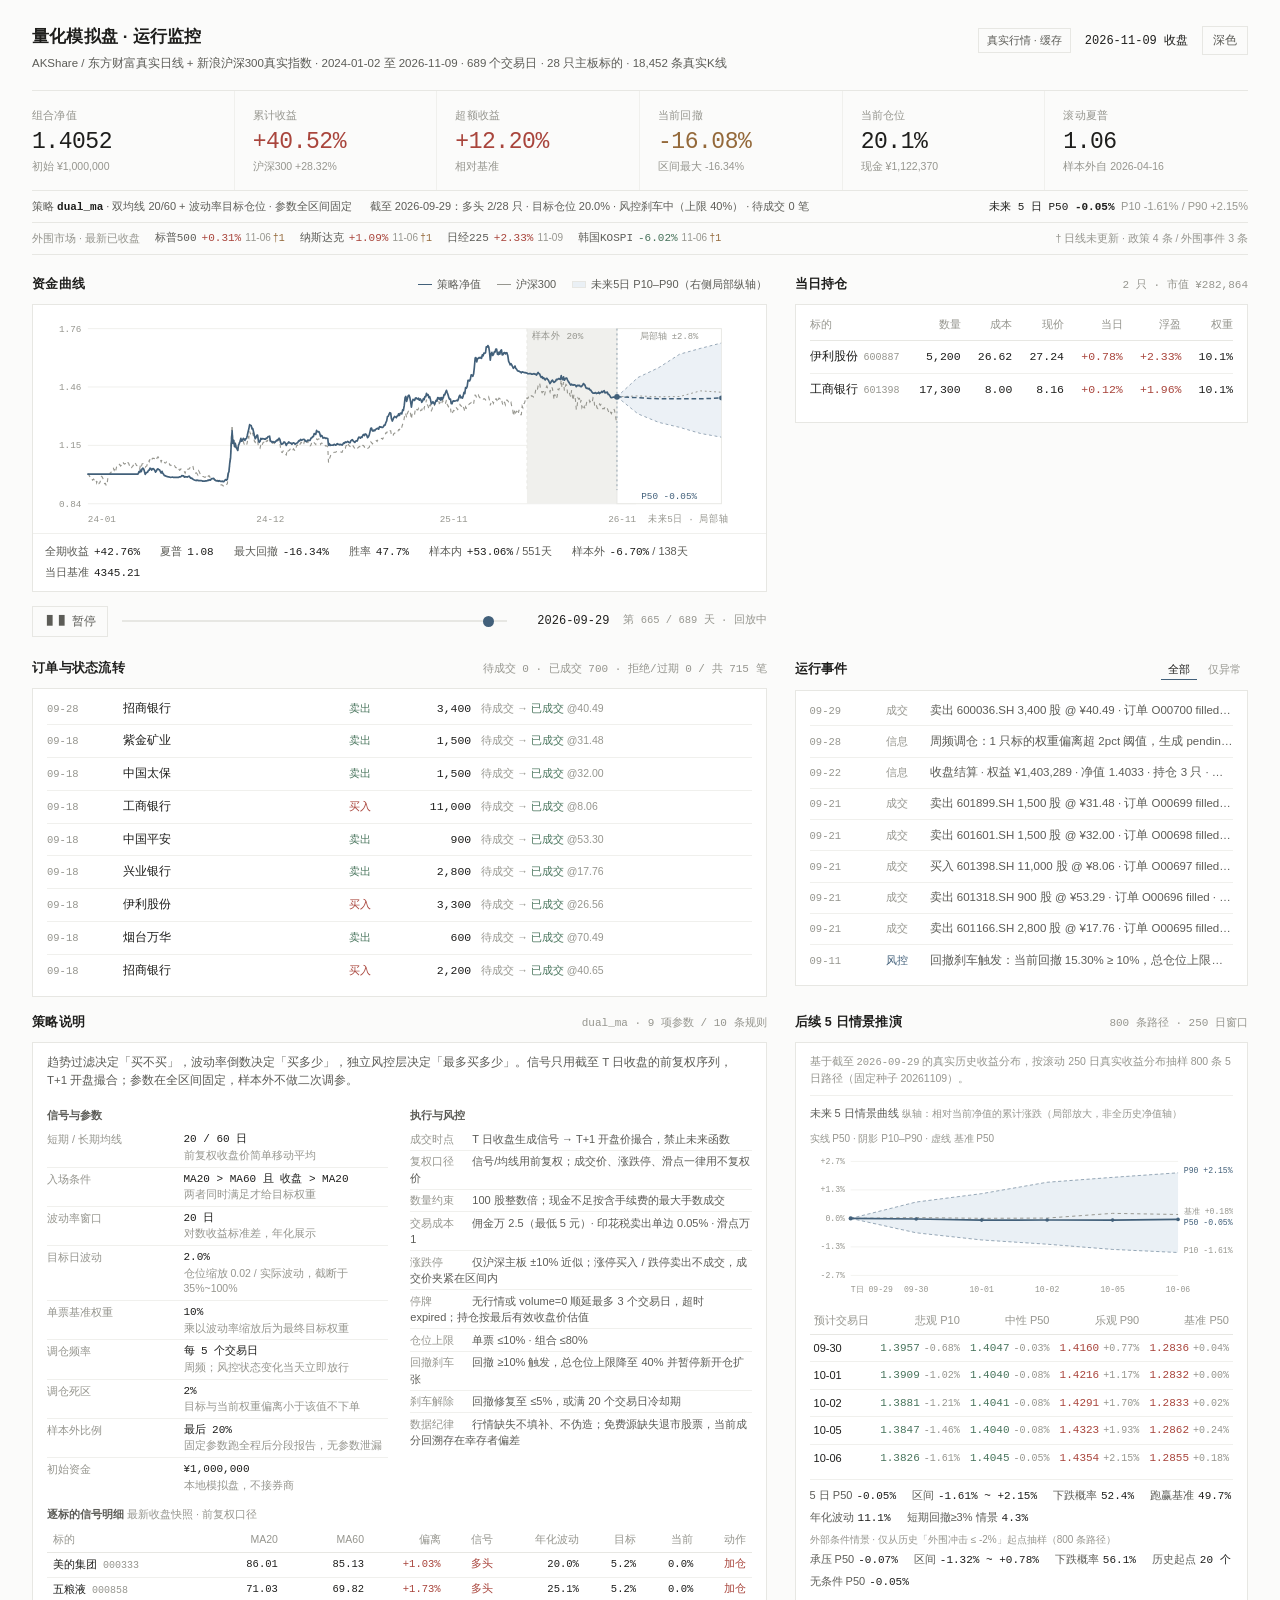
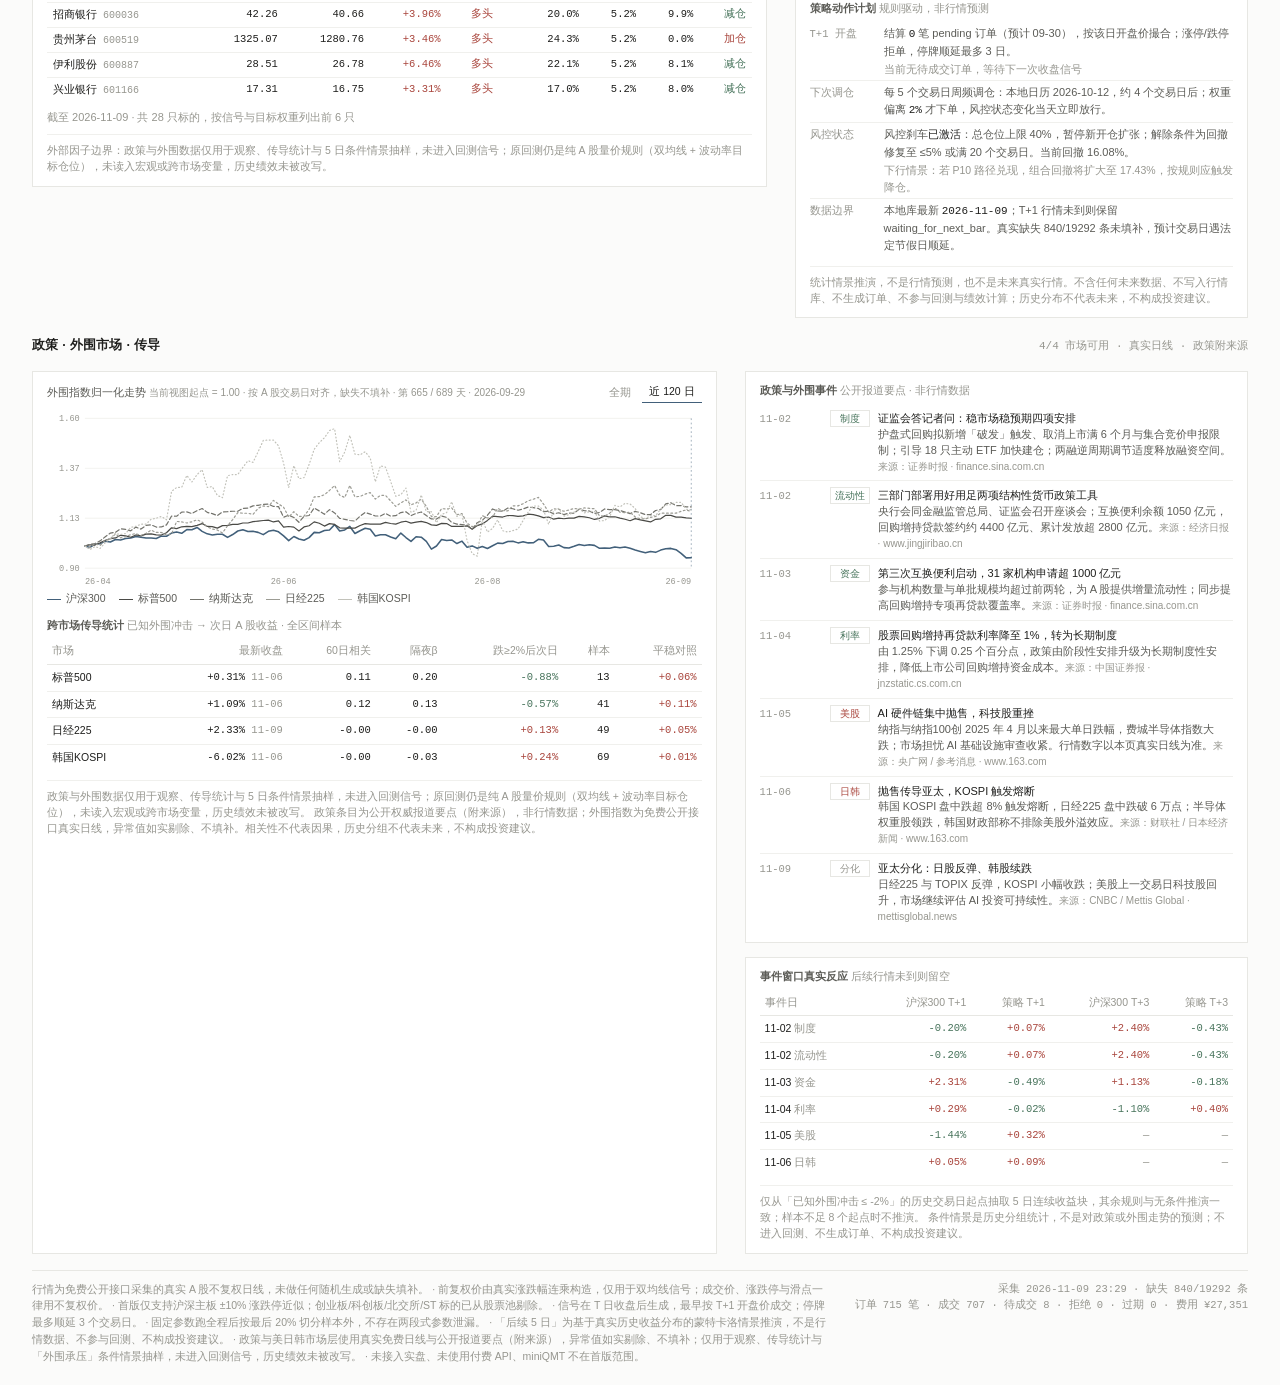
==== commit 95d84070: "feat: 纳入国内政策与美日韩市场的真实传导分析 - 新增 dashboard/macro.py：新浪美股/环球指数真实日线、带来源的政策事件、   严格无未来函数的跨市场传导统计、外围承压条件 5" ====
--- a/dashboard/index.html
+++ b/dashboard/index.html
@@ -10,6 +10,7 @@
   --ink:#1e1e1c; --ink-2:#5c5c57; --ink-3:#96968f;
   --accent:#42607a; --accent-soft:#eaf0f5;
   --up:#a9453c; --down:#48745c; --warn:#94693a;
+  --mc-g1:#4a4a46; --mc-g2:#73736c; --mc-g3:#9c9c94; --mc-g4:#c2c2ba;
   --mono:ui-monospace,SFMono-Regular,Consolas,"Liberation Mono",monospace;
   --sans:-apple-system,BlinkMacSystemFont,"Segoe UI","PingFang SC","Microsoft YaHei","Helvetica Neue",Arial,sans-serif;
 }
@@ -18,6 +19,7 @@
   --ink:#ecece8; --ink-2:#a6a69f; --ink-3:#72726b;
   --accent:#8fb0ca; --accent-soft:#26313a;
   --up:#d3776c; --down:#7eae90; --warn:#c49a63;
+  --mc-g1:#d0d0c8; --mc-g2:#a9a9a1; --mc-g3:#82827b; --mc-g4:#606059;
 }
 *{box-sizing:border-box;margin:0;padding:0}
 body{background:var(--bg);color:var(--ink);font-family:var(--sans);font-size:13px;line-height:1.5;-webkit-font-smoothing:antialiased}
@@ -158,6 +160,54 @@
 .fc-lab{fill:var(--accent);font-size:10px;font-family:var(--mono)}
 .fc-lab2{fill:var(--ink-3);font-size:10px;font-family:var(--mono)}
 .fc-empty2{fill:var(--ink-3);font-size:11px;font-family:var(--sans)}
+.fc-cond{display:flex;flex-wrap:wrap;gap:4px 16px;font-size:11px;color:var(--ink-2);margin-top:6px}
+.fc-cond b{font-family:var(--mono);font-weight:500;color:var(--ink);margin-left:4px}
+.fc-cond .cap{font-size:10px;color:var(--ink-3);width:100%}
+
+/* ---- 政策 · 外围市场 · 传导 ---- */
+.macro-bar{display:flex;align-items:center;gap:15px;flex-wrap:wrap;padding:7px 0;border-bottom:1px solid var(--line);font-size:11px;color:var(--ink-2)}
+.macro-bar .mb-title{color:var(--ink-3);font-size:10.5px}
+.macro-bar .mk{white-space:nowrap;font-family:var(--mono)}
+.macro-bar .mk b{font-weight:500;margin-left:5px}
+.macro-bar .mk .dt{font-family:var(--sans);font-size:10px;color:var(--ink-3);margin-left:4px}
+.macro-bar .stale{color:var(--warn);font-size:10px;margin-left:2px}
+.macro-bar .mb-tail{margin-left:auto;font-size:10.5px;color:var(--ink-3)}
+.macro-grid{display:grid;grid-template-columns:minmax(0,1.36fr) minmax(0,1fr);gap:28px;margin-top:16px}
+.mc-head{display:flex;align-items:baseline;justify-content:space-between;gap:10px;flex-wrap:wrap;font-size:11px;color:var(--ink-2)}
+.mc-head .cap{font-size:10px;color:var(--ink-3)}
+.mc-range{display:flex;gap:4px}
+.mc-range button{font-size:10.5px;color:var(--ink-3);padding:2px 7px}
+.mc-range button.on{color:var(--ink);border-bottom:1px solid var(--accent)}
+#macroChart{display:block;width:100%;height:auto;margin-top:5px}
+.mc-grid{stroke:var(--line-soft);stroke-width:1}
+.mc-axis{fill:var(--ink-3);font-size:10px;font-family:var(--mono)}
+.mc-ev{stroke:var(--line);stroke-width:1;stroke-dasharray:3 3}
+.mc-ev-txt{fill:var(--ink-3);font-size:9.5px;font-family:var(--mono)}
+.mc-line{fill:none;stroke-width:1.4;stroke-linejoin:round;stroke-linecap:round}
+.mc-hs{stroke:var(--accent);stroke-width:1.8}
+.mc-spx{stroke:var(--mc-g1)}
+.mc-ndx{stroke:var(--mc-g2);stroke-dasharray:5 3}
+.mc-nky{stroke:var(--mc-g3);stroke-dasharray:2 3}
+.mc-ks{stroke:var(--mc-g4);stroke-dasharray:1 3}
+.mc-legend{display:flex;gap:13px;flex-wrap:wrap;font-size:10.5px;color:var(--ink-2);margin:2px 0 2px}
+.mc-legend i{display:inline-block;width:14px;height:1px;vertical-align:middle;margin-right:5px;background:var(--accent)}
+.mc-legend i.spx{background:var(--mc-g1)}
+.mc-legend i.ndx{background:var(--mc-g2)}
+.mc-legend i.nky{background:var(--mc-g3)}
+.mc-legend i.ks{background:var(--mc-g4)}
+.mc-tbl td,.mc-tbl th{font-size:10.5px;padding:5px 5px}
+.mc-tbl td:first-child{text-align:left;font-family:var(--sans)}
+.tl-list{list-style:none;font-size:11px}
+.tl-item{display:grid;grid-template-columns:62px 40px 1fr;gap:8px;padding:6px 0;border-bottom:1px solid var(--line-soft);align-items:baseline}
+.tl-item:last-child{border-bottom:0}
+.tl-item .d{font-family:var(--mono);font-size:10.5px;color:var(--ink-3)}
+.tl-item .tg{font-size:10px;color:var(--ink-3);border:1px solid var(--line);text-align:center;white-space:nowrap}
+.tl-item .tg.risk{color:var(--up)}
+.tl-item .tg.support{color:var(--down)}
+.tl-item .tx{color:var(--ink-2);line-height:1.45}
+.tl-item .tx b{font-weight:500;color:var(--ink);display:block}
+.tl-item .tx .src{font-size:10px;color:var(--ink-3)}
+.mc-bound{font-size:10.5px;color:var(--ink-3);line-height:1.55;margin-top:9px;padding-top:7px;border-top:1px solid var(--line-soft)}
 .fc-tbl td,.fc-tbl th{padding:5px 4px;font-size:11px}
 .fc-tbl td .r{font-size:10px;color:var(--ink-3);margin-left:4px}
 .fc-metrics{display:flex;flex-wrap:wrap;gap:4px 16px;font-size:11px;color:var(--ink-2);margin-top:8px;padding-top:7px;border-top:1px solid var(--line-soft)}
@@ -177,7 +227,8 @@
 
 @media(max-width:1000px){
   .wrap{padding:0 20px 20px}
-  .grid,.grid-2,.grid-3{grid-template-columns:1fr;gap:20px}
+  .grid,.grid-2,.grid-3,.macro-grid{grid-template-columns:1fr;gap:20px}
+  .macro-bar .mb-tail{margin-left:0}
   .strat-bar .sb-fc{margin-left:0}
   .kpis{grid-template-columns:repeat(3,1fr)}
   .kpi:nth-child(3){border-right:0}
@@ -219,6 +270,8 @@
     <span id="stratBarState">—</span>
     <span class="sb-fc" id="stratBarFc">—</span>
   </div>
+
+  <div class="macro-bar" id="macroBar">外围市场载入中…</div>
 
   <div class="grid">
     <section>
@@ -294,6 +347,7 @@
           <tbody id="sigBody"></tbody>
         </table>
         <div class="more" id="sigMore"></div>
+        <div class="mc-bound" id="stratBoundary"></div>
       </div>
     </section>
 
@@ -316,12 +370,54 @@
           <tbody id="fcBody"></tbody>
         </table>
         <div class="fc-metrics" id="fcMetrics"></div>
+        <div class="fc-cond" id="fcCond"></div>
         <h3>策略动作计划 <span class="dim" style="font-weight:400">规则驱动，非行情预测</span></h3>
         <ul class="plan" id="fcPlan"></ul>
         <div class="disc" id="fcDisc"></div>
       </div>
     </section>
   </div>
+
+  <section>
+    <div class="sec-head" style="margin-top:18px">
+      <h2>政策 · 外围市场 · 传导</h2>
+      <div class="hint" id="macroHint">—</div>
+    </div>
+    <div class="macro-grid">
+      <div class="card pad">
+        <div class="mc-head">
+          <span>外围指数归一化走势 <span class="cap">当前视图起点 = 1.00 · 按 A 股交易日对齐，缺失不填补 · <span id="mcAsOf">—</span></span></span>
+          <span class="mc-range"><button type="button" id="mcAll">全期</button><button type="button" id="mcRecent" class="on">近 120 日</button></span>
+        </div>
+        <svg id="macroChart" viewBox="0 0 760 210" role="img" aria-label="沪深300与美日韩主要指数归一化走势"></svg>
+        <div class="mc-legend">
+          <span><i></i>沪深300</span><span><i class="spx"></i>标普500</span>
+          <span><i class="ndx"></i>纳斯达克</span><span><i class="nky"></i>日经225</span>
+          <span><i class="ks"></i>韩国KOSPI</span>
+        </div>
+        <h3>跨市场传导统计 <span class="dim" style="font-weight:400">已知外围冲击 → 次日 A 股收益 · 全区间样本</span></h3>
+        <table class="mc-tbl">
+          <thead><tr><th>市场</th><th>最新收盘</th><th>60日相关</th><th>隔夜β</th><th>跌≥2%后次日</th><th>样本</th><th>平稳对照</th></tr></thead>
+          <tbody id="mcStats"></tbody>
+        </table>
+        <div class="mc-bound" id="mcBound"></div>
+      </div>
+      <div>
+        <div class="card pad">
+          <h3 style="margin-top:0">政策与外围事件 <span class="dim" style="font-weight:400">公开报道要点 · 非行情数据</span></h3>
+          <ul class="tl-list" id="mcEvents"></ul>
+        </div>
+        <div class="card pad" style="margin-top:14px">
+          <h3 style="margin-top:0">事件窗口真实反应 <span class="dim" style="font-weight:400">后续行情未到则留空</span></h3>
+          <table class="mc-tbl">
+            <thead><tr><th>事件日</th><th>沪深300 T+1</th><th>策略 T+1</th><th>沪深300 T+3</th><th>策略 T+3</th></tr></thead>
+            <tbody id="mcWindows"></tbody>
+          </table>
+          <div class="mc-bound" id="mcCondNote"></div>
+        </div>
+      </div>
+    </div>
+  </section>
 
   <footer>
     <div class="notes" id="notes"></div>
@@ -330,20 +426,21 @@
 </div>
 
 <script>
-const SNAP = {"meta":{"generated_at":"2026-11-09 22:35","start":"2024-01-02","end":"2026-11-09","days":689,"symbols":28,"bars":18452,"initial_cash":1000000.0,"source":"AKShare / 东方财富真实日线 + 新浪沪深300真实指数","universe_source":"cache:index_stock_cons","index_source":"cache:sina_index","mode":"cached_real","oos_ratio":0.2,"cfg":{"costs.commission_rate":0.00025,"costs.commission_min":5.0,"costs.stamp_tax_rate":0.0005,"costs.slippage_rate":0.0001,"rules.lot_size":100,"rules.price_limit_pct":0.1,"rules.max_suspension_days":3,"backtest.initial_cash":1000000.0},"audit":{"expected":19292,"actual":18452,"missing":840,"adj_missing":0,"zero_volume":0,"failed_symbols":[]},"sources":{"000001":"cache","000333":"cache","000568":"cache","000651":"cache","000657":"cache","000858":"cache","000988":"cache","001280":"cache","600030":"cache","600031":"cache","600036":"cache","600118":"cache","600221":"cache","600276":"cache","600309":"cache","600519":"cache","600549":"cache","600809":"cache","600887":"cache","600930":"cache","601166":"cache","601318":"cache","601336":"cache","601398":"cache","601601":"cache","601727":"cache","601888":"cache","601899":"cache"}},"symbols":[["000001.SZ","深发展A","银行"],["000333.SZ","美的集团","家用电器"],["000568.SZ","泸州老窖","食品饮料"],["000651.SZ","格力电器","家用电器"],["000657.SZ","中钨高新","沪深300成分"],["000858.SZ","五粮液","食品饮料"],["000988.SZ","华工科技","沪深300成分"],["001280.SZ","中国铀业","沪深300成分"],["600030.SH","中信证券","非银金融"],["600031.SH","三一重工","机械设备"],["600036.SH","招商银行","银行"],["600118.SH","中国卫星","沪深300成分"],["600221.SH","海航控股","沪深300成分"],["600276.SH","恒瑞医药","医药生物"],["600309.SH","烟台万华","基础化工"],["600519.SH","贵州茅台","食品饮料"],["600549.SH","厦门钨业","沪深300成分"],["600809.SH","山西汾酒","食品饮料"],["600887.SH","伊利股份","食品饮料"],["600930.SH","华电新能","沪深300成分"],["601166.SH","兴业银行","银行"],["601318.SH","中国平安","非银金融"],["601336.SH","新华保险","非银金融"],["601398.SH","工商银行","银行"],["601601.SH","中国太保","非银金融"],["601727.SH","上海电气","沪深300成分"],["601888.SH","中国国旅","社会服务"],["601899.SH","紫金矿业","有色金属"]],"dates":["2024-01-02","2024-01-03","2024-01-04","2024-01-05","2024-01-08","2024-01-09","2024-01-10","2024-01-11","2024-01-12","2024-01-15","2024-01-16","2024-01-17","2024-01-18","2024-01-19","2024-01-22","2024-01-23","2024-01-24","2024-01-25","2024-01-26","2024-01-29","2024-01-30","2024-01-31","2024-02-01","2024-02-02","2024-02-05","2024-02-06","2024-02-07","2024-02-08","2024-02-19","2024-02-20","2024-02-21","2024-02-22","2024-02-23","2024-02-26","2024-02-27","2024-02-28","2024-02-29","2024-03-01","2024-03-04","2024-03-05","2024-03-06","2024-03-07","2024-03-08","2024-03-11","2024-03-12","2024-03-13","2024-03-14","2024-03-15","2024-03-18","2024-03-19","2024-03-20","2024-03-21","2024-03-22","2024-03-25","2024-03-26","2024-03-27","2024-03-28","2024-03-29","2024-04-01","2024-04-02","2024-04-03","2024-04-08","2024-04-09","2024-04-10","2024-04-11","2024-04-12","2024-04-15","2024-04-16","2024-04-17","2024-04-18","2024-04-19","2024-04-22","2024-04-23","2024-04-24","2024-04-25","2024-04-26","2024-04-29","2024-04-30","2024-05-06","2024-05-07","2024-05-08","2024-05-09","2024-05-10","2024-05-13","2024-05-14","2024-05-15","2024-05-16","2024-05-17","2024-05-20","2024-05-21","2024-05-22","2024-05-23","2024-05-24","2024-05-27","2024-05-28","2024-05-29","2024-05-30","2024-05-31","2024-06-03","2024-06-04","2024-06-05","2024-06-06","2024-06-07","2024-06-11","2024-06-12","2024-06-13","2024-06-14","2024-06-17","2024-06-18","2024-06-19","2024-06-20","2024-06-21","2024-06-24","2024-06-25","2024-06-26","2024-06-27","2024-06-28","2024-07-01","2024-07-02","2024-07-03","2024-07-04","2024-07-05","2024-07-08","2024-07-09","2024-07-10","2024-07-11","2024-07-12","2024-07-15","2024-07-16","2024-07-17","2024-07-18","2024-07-19","2024-07-22","2024-07-23","2024-07-24","2024-07-25","2024-07-26","2024-07-29","2024-07-30","2024-07-31","2024-08-01","2024-08-02","2024-08-05","2024-08-06","2024-08-07","2024-08-08","2024-08-09","2024-08-12","2024-08-13","2024-08-14","2024-08-15","2024-08-16","2024-08-19","2024-08-20","2024-08-21","2024-08-22","2024-08-23","2024-08-26","2024-08-27","2024-08-28","2024-08-29","2024-08-30","2024-09-02","2024-09-03","2024-09-04","2024-09-05","2024-09-06","2024-09-09","2024-09-10","2024-09-11","2024-09-12","2024-09-13","2024-09-18","2024-09-19","2024-09-20","2024-09-23","2024-09-24","2024-09-25","2024-09-26","2024-09-27","2024-09-30","2024-10-08","2024-10-09","2024-10-10","2024-10-11","2024-10-14","2024-10-15","2024-10-16","2024-10-17","2024-10-18","2024-10-21","2024-10-22","2024-10-23","2024-10-24","2024-10-25","2024-10-28","2024-10-29","2024-10-30","2024-10-31","2024-11-01","2024-11-04","2024-11-05","2024-11-06","2024-11-07","2024-11-08","2024-11-11","2024-11-12","2024-11-13","2024-11-14","2024-11-15","2024-11-18","2024-11-19","2024-11-20","2024-11-21","2024-11-22","2024-11-25","2024-11-26","2024-11-27","2024-11-28","2024-11-29","2024-12-02","2024-12-03","2024-12-04","2024-12-05","2024-12-06","2024-12-09","2024-12-10","2024-12-11","2024-12-12","2024-12-13","2024-12-16","2024-12-17","2024-12-18","2024-12-19","2024-12-20","2024-12-23","2024-12-24","2024-12-25","2024-12-26","2024-12-27","2024-12-30","2024-12-31","2025-01-02","2025-01-03","2025-01-06","2025-01-07","2025-01-08","2025-01-09","2025-01-10","2025-01-13","2025-01-14","2025-01-15","2025-01-16","2025-01-17","2025-01-20","2025-01-21","2025-01-22","2025-01-23","2025-01-24","2025-01-27","2025-02-05","2025-02-06","2025-02-07","2025-02-10","2025-02-11","2025-02-12","2025-02-13","2025-02-14","2025-02-17","2025-02-18","2025-02-19","2025-02-20","2025-02-21","2025-02-24","2025-02-25","2025-02-26","2025-02-27","2025-02-28","2025-03-03","2025-03-04","2025-03-05","2025-03-06","2025-03-07","2025-03-10","2025-03-11","2025-03-12","2025-03-13","2025-03-14","2025-03-17","2025-03-18","2025-03-19","2025-03-20","2025-03-21","2025-03-24","2025-03-25","2025-03-26","2025-03-27","2025-03-28","2025-03-31","2025-04-01","2025-04-02","2025-04-03","2025-04-07","2025-04-08","2025-04-09","2025-04-10","2025-04-11","2025-04-14","2025-04-15","2025-04-16","2025-04-17","2025-04-18","2025-04-21","2025-04-22","2025-04-23","2025-04-24","2025-04-25","2025-04-28","2025-04-29","2025-04-30","2025-05-06","2025-05-07","2025-05-08","2025-05-09","2025-05-12","2025-05-13","2025-05-14","2025-05-15","2025-05-16","2025-05-19","2025-05-20","2025-05-21","2025-05-22","2025-05-23","2025-05-26","2025-05-27","2025-05-28","2025-05-29","2025-05-30","2025-06-03","2025-06-04","2025-06-05","2025-06-06","2025-06-09","2025-06-10","2025-06-11","2025-06-12","2025-06-13","2025-06-16","2025-06-17","2025-06-18","2025-06-19","2025-06-20","2025-06-23","2025-06-24","2025-06-25","2025-06-26","2025-06-27","2025-06-30","2025-07-01","2025-07-02","2025-07-03","2025-07-04","2025-07-07","2025-07-08","2025-07-09","2025-07-10","2025-07-11","2025-07-14","2025-07-15","2025-07-16","2025-07-17","2025-07-18","2025-07-21","2025-07-22","2025-07-23","2025-07-24","2025-07-25","2025-07-28","2025-07-29","2025-07-30","2025-07-31","2025-08-01","2025-08-04","2025-08-05","2025-08-06","2025-08-07","2025-08-08","2025-08-11","2025-08-12","2025-08-13","2025-08-14","2025-08-15","2025-08-18","2025-08-19","2025-08-20","2025-08-21","2025-08-22","2025-08-25","2025-08-26","2025-08-27","2025-08-28","2025-08-29","2025-09-01","2025-09-02","2025-09-03","2025-09-04","2025-09-05","2025-09-08","2025-09-09","2025-09-10","2025-09-11","2025-09-12","2025-09-15","2025-09-16","2025-09-17","2025-09-18","2025-09-19","2025-09-22","2025-09-23","2025-09-24","2025-09-25","2025-09-26","2025-09-29","2025-09-30","2025-10-09","2025-10-10","2025-10-13","2025-10-14","2025-10-15","2025-10-16","2025-10-17","2025-10-20","2025-10-21","2025-10-22","2025-10-23","2025-10-24","2025-10-27","2025-10-28","2025-10-29","2025-10-30","2025-10-31","2025-11-03","2025-11-04","2025-11-05","2025-11-06","2025-11-07","2025-11-10","2025-11-11","2025-11-12","2025-11-13","2025-11-14","2025-11-17","2025-11-18","2025-11-19","2025-11-20","2025-11-21","2025-11-24","2025-11-25","2025-11-26","2025-11-27","2025-11-28","2025-12-01","2025-12-02","2025-12-03","2025-12-04","2025-12-05","2025-12-08","2025-12-09","2025-12-10","2025-12-11","2025-12-12","2025-12-15","2025-12-16","2025-12-17","2025-12-18","2025-12-19","2025-12-22","2025-12-23","2025-12-24","2025-12-25","2025-12-26","2025-12-29","2025-12-30","2025-12-31","2026-01-05","2026-01-06","2026-01-07","2026-01-08","2026-01-09","2026-01-12","2026-01-13","2026-01-14","2026-01-15","2026-01-16","2026-01-19","2026-01-20","2026-01-21","2026-01-22","2026-01-23","2026-01-26","2026-01-27","2026-01-28","2026-01-29","2026-01-30","2026-02-02","2026-02-03","2026-02-04","2026-02-05","2026-02-06","2026-02-09","2026-02-10","2026-02-11","2026-02-12","2026-02-13","2026-02-24","2026-02-25","2026-02-26","2026-02-27","2026-03-02","2026-03-03","2026-03-04","2026-03-05","2026-03-06","2026-03-09","2026-03-10","2026-03-11","2026-03-12","2026-03-13","2026-03-16","2026-03-17","2026-03-18","2026-03-19","2026-03-20","2026-03-23","2026-03-24","2026-03-25","2026-03-26","2026-03-27","2026-03-30","2026-03-31","2026-04-01","2026-04-02","2026-04-03","2026-04-07","2026-04-08","2026-04-09","2026-04-10","2026-04-13","2026-04-14","2026-04-15","2026-04-16","2026-04-17","2026-04-20","2026-04-21","2026-04-22","2026-04-23","2026-04-24","2026-04-27","2026-04-28","2026-04-29","2026-04-30","2026-05-06","2026-05-07","2026-05-08","2026-05-11","2026-05-12","2026-05-13","2026-05-14","2026-05-15","2026-05-18","2026-05-19","2026-05-20","2026-05-21","2026-05-22","2026-05-25","2026-05-26","2026-05-27","2026-05-28","2026-05-29","2026-06-01","2026-06-02","2026-06-03","2026-06-04","2026-06-05","2026-06-08","2026-06-09","2026-06-10","2026-06-11","2026-06-12","2026-06-15","2026-06-16","2026-06-17","2026-06-18","2026-06-22","2026-06-23","2026-06-24","2026-06-25","2026-06-26","2026-06-29","2026-06-30","2026-07-01","2026-07-02","2026-07-03","2026-07-06","2026-07-07","2026-07-08","2026-07-09","2026-07-10","2026-07-13","2026-07-14","2026-07-15","2026-07-16","2026-07-17","2026-07-20","2026-07-21","2026-07-22","2026-07-23","2026-07-24","2026-07-27","2026-07-28","2026-07-29","2026-07-30","2026-07-31","2026-08-03","2026-08-04","2026-08-05","2026-08-06","2026-08-07","2026-08-10","2026-08-11","2026-08-12","2026-08-13","2026-08-14","2026-08-17","2026-08-18","2026-08-19","2026-08-20","2026-08-21","2026-08-24","2026-08-25","2026-08-26","2026-08-27","2026-08-28","2026-08-31","2026-09-01","2026-09-02","2026-09-03","2026-09-04","2026-09-07","2026-09-08","2026-09-09","2026-09-10","2026-09-11","2026-09-14","2026-09-15","2026-09-16","2026-09-17","2026-09-18","2026-09-21","2026-09-22","2026-09-23","2026-09-24","2026-09-28","2026-09-29","2026-09-30","2026-10-08","2026-10-09","2026-10-12","2026-10-13","2026-10-14","2026-10-15","2026-10-16","2026-10-19","2026-10-20","2026-10-21","2026-10-22","2026-10-23","2026-10-26","2026-10-27","2026-10-28","2026-10-29","2026-10-30","2026-11-02","2026-11-03","2026-11-04","2026-11-05","2026-11-06","2026-11-09"],"equity":[[1.0,1.0,0.0,1000000.0,0.0,3386.35,0],[1.0,0.997621,0.0,1000000.0,0.0,3378.3,0],[1.0,0.988395,0.0,1000000.0,0.0,3347.05,0],[1.0,0.983097,0.0,1000000.0,0.0,3329.11,0],[1.0,0.970382,0.0,1000000.0,0.0,3286.06,0],[1.0,0.972285,0.0,1000000.0,0.0,3292.5,0],[1.0,0.967746,0.0,1000000.0,0.0,3277.13,0],[1.0,0.973222,0.0,1000000.0,0.0,3295.67,0],[1.0,0.969824,0.0,1000000.0,0.0,3284.17,0],[1.0,0.968866,0.0,1000000.0,0.0,3280.92,0],[1.0,0.974759,0.0,1000000.0,0.0,3300.88,0],[1.0,0.953558,0.0,1000000.0,0.0,3229.08,0],[1.0,0.967037,0.0,1000000.0,0.0,3274.73,0],[1.0,0.965575,0.0,1000000.0,0.0,3269.78,0],[1.0,0.950552,0.0,1000000.0,0.0,3218.9,0],[1.0,0.9544,0.0,1000000.0,0.0,3231.93,0],[1.0,0.96774,0.0,1000000.0,0.0,3277.11,0],[1.0,0.987174,0.0,1000000.0,0.0,3342.92,0],[1.0,0.984487,0.0,1000000.0,0.0,3333.82,0],[1.0,0.975669,0.0,1000000.0,0.0,3303.96,0],[1.0,0.95827,0.0,1000000.0,0.0,3245.04,0],[1.0,0.949503,0.0,1000000.0,0.0,3215.35,0],[1.0,0.9502,0.0,1000000.0,0.0,3217.71,0],[1.0,0.938954,0.0,1000000.0,0.0,3179.63,0],[1.0,0.945094,0.0,1000000.0,0.0,3200.42,0],[1.0,0.977953,0.0,1000000.0,0.0,3311.69,0],[1.0,0.987384,0.0,1000000.0,0.0,3343.63,0],[1.0,0.993674,0.0,1000000.0,0.0,3364.93,0],[1.0,1.005155,0.0,1000000.0,0.0,3403.81,0],[1.0,1.007236,0.0,1000000.0,0.0,3410.85,0],[1.0,1.020824,0.0,1000000.0,0.0,3456.87,0],[1.0,1.029626,0.0,1000000.0,0.0,3486.68,0],[1.0,1.030531,0.0,1000000.0,0.0,3489.74,0],[1.0,1.019787,0.0,1000000.0,0.0,3453.36,0],[1.0,1.032021,0.0,1000000.0,0.0,3494.79,0],[1.0,1.018872,0.0,1000000.0,0.0,3450.26,0],[1.0,1.03831,0.0,1000000.0,0.0,3516.08,0],[1.0,1.044724,0.0,1000000.0,0.0,3537.8,0],[1.0,1.045629,0.0,1000000.0,0.0,3540.87,0],[1.0,1.052907,0.0,1000000.0,0.0,3565.51,0],[1.0,1.048635,0.0,1000000.0,0.0,3551.05,0],[1.0,1.042337,0.0,1000000.0,0.0,3529.72,0],[1.0,1.046823,0.0,1000000.0,0.0,3544.91,0],[1.0,1.059921,0.0,1000000.0,0.0,3589.26,0],[1.0,1.062351,0.0,1000000.0,0.0,3597.49,0],[1.0,1.054929,0.0,1000000.0,0.0,3572.36,0],[1.0,1.051935,0.0,1000000.0,0.0,3562.22,0],[1.0,1.05423,0.0,1000000.0,0.0,3569.99,0],[1.0,1.064133,0.0,1000000.0,0.0,3603.53,0],[1.0,1.056485,0.0,1000000.0,0.0,3577.63,0],[1.0,1.058775,0.0,1000000.0,0.0,3585.38,0],[1.0,1.057507,0.0,1000000.0,0.0,3581.09,0],[1.0,1.04685,0.0,1000000.0,0.0,3545.0,0],[1.0,1.041168,0.0,1000000.0,0.0,3525.76,0],[1.0,1.046479,0.0,1000000.0,0.0,3543.75,0],[1.0,1.034384,0.0,1000000.0,0.0,3502.79,0],[1.0,1.039752,0.0,1000000.0,0.0,3520.97,0],[1.0,1.04463,0.0,1000000.0,0.0,3537.48,0],[1.0,1.061805,0.0,1000000.0,0.0,3595.65,0],[1.0,1.057384,0.0,1000000.0,0.0,3580.68,0],[1.0,1.053583,0.0,1000000.0,0.0,3567.8,0],[1.0,1.044312,0.0,1000000.0,0.0,3536.41,0],[1.0,1.043449,0.0,1000000.0,0.0,3533.49,0],[1.0,1.034951,0.0,1000000.0,0.0,3504.71,0],[1.011903,1.034814,0.0,247595.73,0.7553,3504.24,0],[1.008474,1.026426,0.003389,247595.73,0.7545,3475.84,0],[1.020635,1.048053,0.0,247595.73,0.7574,3549.08,0],[1.012641,1.036843,0.007832,247595.73,0.7555,3511.11,0],[1.026128,1.052874,0.0,247595.73,0.7587,3565.4,0],[1.03073,1.054173,0.0,156828.97,0.8478,3569.8,0],[1.027365,1.045864,0.003265,156828.97,0.8473,3541.66,0],[1.013409,1.042687,0.016805,156828.97,0.8452,3530.91,0],[0.997998,1.035399,0.031756,156828.97,0.8429,3506.22,0],[1.005343,1.039946,0.02463,156828.97,0.844,3521.62,0],[1.007834,1.042503,0.022213,306599.16,0.6958,3530.28,0],[1.010672,1.058445,0.01946,306599.16,0.6966,3584.27,0],[1.018561,1.070152,0.011806,306599.16,0.699,3623.91,0],[1.020037,1.064388,0.010374,306599.16,0.6994,3604.39,0],[1.030455,1.080182,0.000267,306599.16,0.7025,3657.88,0],[1.028349,1.080516,0.00231,263721.97,0.7435,3659.01,0],[1.02091,1.072016,0.009527,263721.97,0.7417,3630.22,0],[1.026826,1.082156,0.003788,263721.97,0.7432,3664.56,0],[1.02799,1.082663,0.002658,263721.97,0.7435,3666.28,0],[1.024917,1.082194,0.00564,263721.97,0.7427,3664.69,0],[1.017975,1.079936,0.012375,217136.78,0.7867,3657.05,0],[1.0102,1.070785,0.019918,217136.78,0.7851,3626.06,0],[1.016118,1.075009,0.014177,217136.78,0.7863,3640.36,0],[1.024957,1.086116,0.005601,217136.78,0.7882,3677.97,0],[1.026602,1.089952,0.004005,217136.78,0.7885,3690.96,0],[1.022668,1.085581,0.007821,326944.34,0.6803,3676.16,0],[1.022463,1.08803,0.00802,326944.34,0.6802,3684.45,0],[1.012729,1.075432,0.017464,326944.34,0.6772,3641.79,0],[1.005376,1.063526,0.024598,326944.34,0.6748,3601.47,0],[1.013816,1.073636,0.016409,326944.34,0.6775,3635.71,0],[1.004388,1.065799,0.025556,224205.43,0.7768,3609.17,0],[0.998455,1.067084,0.031312,224205.43,0.7754,3613.52,0],[0.991711,1.061411,0.037855,224205.43,0.7739,3594.31,0],[0.990906,1.057163,0.038636,224205.43,0.7737,3579.93,0],[0.989105,1.059768,0.040384,224205.43,0.7733,3588.75,0],[0.987527,1.067719,0.041915,800032.6,0.1899,3615.67,0],[0.98621,1.061554,0.043193,800032.6,0.1888,3594.79,0],[0.984553,1.060801,0.044801,800032.6,0.1874,3592.24,0],[0.984209,1.055447,0.045134,800032.6,0.1871,3574.11,0],[0.98296,1.046222,0.046346,800032.6,0.1861,3542.88,0],[0.982201,1.04659,0.047082,885000.72,0.099,3544.12,0],[0.982741,1.041277,0.046559,885000.72,0.0995,3526.13,0],[0.984001,1.045825,0.045336,885000.72,0.1006,3541.53,0],[0.982741,1.04425,0.046559,885000.72,0.0995,3536.2,0],[0.983101,1.047023,0.046209,885000.72,0.0998,3545.59,0],[0.982837,1.04205,0.046465,982837.5,0.0,3528.75,0],[0.982837,1.03453,0.046465,982837.5,0.0,3503.28,0],[0.982837,1.032267,0.046465,982837.5,0.0,3495.62,0],[0.982837,1.026713,0.046465,982837.5,0.0,3476.81,0],[0.982837,1.021129,0.046465,982837.5,0.0,3457.9,0],[0.982959,1.027733,0.046347,789065.7,0.1973,3480.26,0],[0.984744,1.020012,0.044615,789065.7,0.1987,3454.12,0],[0.984548,1.022238,0.044805,789065.7,0.1986,3461.66,0],[0.987124,1.027118,0.042306,789065.7,0.2006,3478.18,0],[0.991765,1.025229,0.037804,789065.7,0.2044,3471.79,0],[0.990133,1.022757,0.039386,691958.13,0.3011,3463.41,0],[0.990442,1.017559,0.039087,691958.13,0.3014,3445.81,0],[0.983524,1.013203,0.045798,691958.13,0.2965,3431.06,0],[0.986089,1.00455,0.04331,691958.13,0.2983,3401.76,0],[0.984567,1.015787,0.044787,691958.13,0.2972,3439.81,0],[0.985266,1.012584,0.044109,880265.95,0.1066,3428.97,0],[0.984041,1.024161,0.045297,880265.95,0.1055,3468.17,0],[0.986666,1.025411,0.04275,880265.95,0.1078,3472.4,0],[0.988766,1.026546,0.040713,880265.95,0.1097,3476.25,0],[0.983341,1.033054,0.045976,880265.95,0.1048,3498.28,0],[0.978403,1.034028,0.050767,780781.14,0.202,3501.58,0],[0.978301,1.039742,0.050866,780781.14,0.2019,3520.93,0],[0.9757,1.045082,0.053389,780781.14,0.1998,3539.02,0],[0.972741,1.037968,0.05626,780781.14,0.1973,3514.93,0],[0.970208,1.015806,0.058717,780781.14,0.1952,3439.88,0],[0.96803,1.009395,0.060831,873319.93,0.0978,3418.17,0],[0.967304,1.003815,0.061535,873319.93,0.0972,3399.27,0],[0.965621,1.006775,0.063168,873319.93,0.0956,3409.29,0],[0.967535,1.001296,0.061311,873319.93,0.0974,3390.74,0],[0.967172,0.994989,0.061663,873319.93,0.097,3369.38,0],[0.965064,1.016458,0.063708,870879.38,0.0976,3442.08,0],[0.965547,1.00972,0.063239,870879.38,0.098,3419.27,0],[0.965547,0.999421,0.063239,870879.38,0.098,3384.39,0],[0.965386,0.987293,0.063395,870879.38,0.0979,3343.32,0],[0.964259,0.987192,0.064489,870879.38,0.0968,3342.98,0],[0.962386,0.986752,0.066306,776584.99,0.1931,3341.49,0],[0.962831,0.987179,0.065875,776584.99,0.1934,3342.94,0],[0.962912,0.98384,0.065796,776584.99,0.1935,3331.63,0],[0.963026,0.982138,0.065685,776584.99,0.1936,3325.86,0],[0.964638,0.984655,0.064122,776584.99,0.1949,3334.39,0],[0.964111,0.977228,0.064633,774290.55,0.1969,3309.24,0],[0.965515,0.986889,0.063271,774290.55,0.1981,3341.95,0],[0.967395,0.987976,0.061447,774290.55,0.1996,3345.63,0],[0.967253,0.991323,0.061585,774290.55,0.1995,3356.97,0],[0.969481,0.984157,0.059423,774290.55,0.2013,3332.7,0],[0.968209,0.980889,0.060657,680417.71,0.2972,3321.64,0],[0.974682,0.978379,0.054377,680417.71,0.3019,3313.14,0],[0.976434,0.98253,0.052677,680417.71,0.3032,3327.19,0],[0.975363,0.981653,0.053717,680417.71,0.3024,3324.22,0],[0.976889,0.976075,0.052236,680417.71,0.3035,3305.33,0],[0.969198,0.970512,0.059698,680417.71,0.298,3286.5,0],[0.966705,0.967909,0.062116,680417.71,0.2961,3277.68,0],[0.964494,0.980829,0.064262,680417.71,0.2945,3321.43,0],[0.964153,0.964168,0.064592,680417.71,0.2943,3265.01,0],[0.964103,0.966653,0.064641,680417.71,0.2942,3273.43,0],[0.961906,0.960374,0.066772,674576.09,0.2987,3252.16,0],[0.96465,0.962026,0.06411,674576.09,0.3007,3257.76,0],[0.962706,0.954226,0.065996,674576.09,0.2993,3231.35,0],[0.961382,0.942888,0.06728,674576.09,0.2983,3192.95,0],[0.960684,0.943716,0.067958,674576.09,0.2978,3195.76,0],[0.962599,0.940874,0.0661,507913.77,0.4724,3186.13,0],[0.960161,0.936841,0.068465,507913.77,0.471,3172.47,0],[0.961426,0.932935,0.067238,507913.77,0.4717,3159.25,0],[0.967598,0.936409,0.06125,507913.77,0.4751,3171.01,0],[0.970693,0.943799,0.058247,507913.77,0.4768,3196.04,0],[0.967604,0.94528,0.061244,327436.63,0.6616,3201.05,0],[0.972892,0.948739,0.056114,327436.63,0.6634,3212.76,0],[1.001634,0.989829,0.028229,327436.63,0.6731,3351.91,0],[1.012254,1.004483,0.017925,327436.63,0.6765,3401.53,0],[1.05384,1.046944,0.0,327436.63,0.6893,3545.32,0],[1.083057,1.093709,0.0,160957.51,0.8514,3703.68,0],[1.160928,1.186485,0.0,160957.51,0.8614,4017.86,0],[1.226262,1.256838,0.0,160957.51,0.8687,4256.1,0],[1.160223,1.168214,0.053854,160957.51,0.8613,3955.98,0],[1.176094,1.180559,0.040911,160957.51,0.8631,3997.79,0],[1.143129,1.147892,0.067793,261803.97,0.771,3887.17,0],[1.160171,1.169796,0.053896,261803.97,0.7743,3961.34,0],[1.139195,1.138687,0.071002,261803.97,0.7702,3855.99,0],[1.133823,1.13148,0.075382,261803.97,0.7691,3831.59,0],[1.123936,1.118673,0.083445,261803.97,0.7671,3788.22,0],[1.150044,1.159133,0.062154,73406.11,0.9362,3925.23,0],[1.160671,1.162076,0.053488,73406.11,0.9368,3935.2,0],[1.17208,1.168743,0.044184,73406.11,0.9374,3957.78,0],[1.18685,1.173301,0.032139,73406.11,0.9382,3973.21,0],[1.172228,1.160196,0.044064,73406.11,0.9374,3928.83,0],[1.175717,1.168343,0.041218,89926.25,0.9235,3956.42,0],[1.187041,1.170628,0.031984,89926.25,0.9242,3964.16,0],[1.184047,1.158961,0.034425,89926.25,0.9241,3924.65,0],[1.176741,1.148566,0.040383,89926.25,0.9236,3889.45,0],[1.184879,1.149036,0.033747,89926.25,0.9241,3891.04,0],[1.186951,1.148735,0.032057,859289.79,0.2761,3890.02,0],[1.200539,1.1649,0.020977,859289.79,0.2842,3944.76,0],[1.220749,1.194375,0.004496,859289.79,0.2961,4044.57,0],[1.235662,1.188383,0.0,859289.79,0.3046,4024.28,0],[1.259482,1.224236,0.0,859289.79,0.3177,4145.69,0],[1.254695,1.211938,0.003801,420491.72,0.6649,4104.05,0],[1.253624,1.219935,0.004651,420491.72,0.6646,4131.13,0],[1.236583,1.206532,0.018181,420491.72,0.66,4085.74,0],[1.237901,1.213958,0.017135,420491.72,0.6603,4110.89,0],[1.218954,1.192912,0.032178,420491.72,0.655,4039.62,0],[1.200288,1.172008,0.046999,351680.92,0.707,3968.83,0],[1.185734,1.166559,0.058554,351680.92,0.7034,3950.38,0],[1.191132,1.174388,0.054268,351680.92,0.7048,3976.89,0],[1.20303,1.177011,0.044822,351680.92,0.7077,3985.77,0],[1.204352,1.178052,0.043772,351680.92,0.708,3989.3,0],[1.175725,1.141553,0.066501,354601.92,0.6984,3865.7,0],[1.166695,1.136353,0.073671,354601.92,0.6961,3848.09,0],[1.171081,1.134018,0.070188,354601.92,0.6972,3840.18,0],[1.186613,1.153762,0.057856,354601.92,0.7012,3907.05,0],[1.18243,1.143576,0.061177,354601.92,0.7001,3872.55,0],[1.185408,1.156579,0.058813,855547.79,0.2783,3916.58,0],[1.185156,1.165748,0.059013,855547.79,0.2781,3947.63,0],[1.184245,1.167005,0.059736,855547.79,0.2776,3951.89,0],[1.182707,1.160705,0.060958,855547.79,0.2766,3930.56,0],[1.182535,1.158057,0.061094,855547.79,0.2765,3921.59,0],[1.188986,1.173281,0.055972,601295.79,0.4943,3973.14,0],[1.188029,1.17134,0.056732,601295.79,0.4939,3966.57,0],[1.196689,1.179924,0.049856,601295.79,0.4975,3995.64,0],[1.196137,1.177914,0.050294,601295.79,0.4973,3988.83,0],[1.198798,1.18963,0.048182,601295.79,0.4984,4028.51,0],[1.175488,1.16148,0.066689,335566.67,0.7145,3933.18,0],[1.170895,1.155179,0.070336,335566.67,0.7134,3911.84,0],[1.166866,1.158188,0.073535,335566.67,0.7124,3922.03,0],[1.169845,1.164052,0.07117,335566.67,0.7132,3941.89,0],[1.167965,1.165107,0.072663,335566.67,0.7127,3945.46,0],[1.167337,1.159875,0.073161,555562.39,0.5241,3927.74,0],[1.166358,1.161596,0.073938,555562.39,0.5237,3933.57,0],[1.173235,1.176395,0.068478,555562.39,0.5265,3983.69,0],[1.173265,1.176968,0.068454,555562.39,0.5265,3985.63,0],[1.181209,1.177515,0.062147,555562.39,0.5297,3987.48,0],[1.180204,1.175611,0.062945,732403.96,0.3794,3981.03,0],[1.187664,1.180933,0.057022,732403.96,0.3833,3999.05,0],[1.179704,1.161991,0.063342,732403.96,0.3792,3934.91,0],[1.164422,1.128174,0.075475,732403.96,0.371,3820.39,0],[1.155973,1.114818,0.082184,732403.96,0.3664,3775.16,0],[1.157863,1.112988,0.080683,619384.82,0.4651,3768.97,0],[1.160554,1.121002,0.078547,619384.82,0.4663,3796.11,0],[1.167919,1.118967,0.072699,619384.82,0.4697,3789.22,0],[1.167412,1.116209,0.073101,619384.82,0.4694,3779.88,0],[1.159742,1.102213,0.079191,619384.82,0.4659,3732.48,0],[1.149891,1.099269,0.087012,509426.35,0.557,3722.51,0],[1.159846,1.128217,0.079108,509426.35,0.5608,3820.54,0],[1.16114,1.120978,0.078081,509426.35,0.5613,3796.03,0],[1.16812,1.122265,0.072539,509426.35,0.5639,3800.38,0],[1.164834,1.125796,0.075148,509426.35,0.5627,3812.34,0],[1.162653,1.130915,0.07688,816844.84,0.2974,3829.68,0],[1.162431,1.131783,0.077056,816844.84,0.2973,3832.61,0],[1.156005,1.121271,0.082158,816844.84,0.2934,3797.02,0],[1.161454,1.123257,0.077832,816844.84,0.2967,3803.74,0],[1.163706,1.131856,0.076044,816844.84,0.2981,3832.86,0],[1.161075,1.127195,0.078133,856418.67,0.2624,3817.08,0],[1.156076,1.1207,0.082102,856418.67,0.2592,3795.09,0],[1.159791,1.1348,0.079152,856418.67,0.2616,3842.83,0],[1.161667,1.149527,0.077663,856418.67,0.2628,3892.7,0],[1.163606,1.151995,0.076123,856418.67,0.264,3901.06,0],[1.169782,1.146702,0.071219,624233.43,0.4664,3883.14,0],[1.175399,1.157547,0.066759,624233.43,0.4689,3919.86,0],[1.174196,1.1532,0.067715,624233.43,0.4684,3905.14,0],[1.181638,1.163201,0.061806,624233.43,0.4717,3939.01,0],[1.178256,1.165679,0.064491,624233.43,0.4702,3947.4,0],[1.179201,1.155457,0.063741,624233.43,0.4706,3912.78,0],[1.180885,1.163541,0.062404,624233.43,0.4714,3940.16,0],[1.181994,1.160215,0.061523,624233.43,0.4719,3928.9,0],[1.179774,1.174847,0.063286,624233.43,0.4709,3978.44,0],[1.173191,1.172269,0.068513,624233.43,0.4679,3969.72,0],[1.170242,1.159257,0.070854,618128.29,0.4718,3925.65,0],[1.173603,1.169383,0.068186,618128.29,0.4733,3959.94,0],[1.178258,1.171797,0.06449,618128.29,0.4754,3968.12,0],[1.175526,1.148743,0.066659,618128.29,0.4742,3890.05,0],[1.177062,1.148278,0.065439,618128.29,0.4749,3888.47,0],[1.176945,1.147318,0.065532,736695.43,0.3741,3885.22,0],[1.188042,1.152441,0.056721,736695.43,0.3799,3902.57,0],[1.189946,1.168289,0.05521,736695.43,0.3809,3956.24,0],[1.195714,1.164679,0.05063,736695.43,0.3839,3944.01,0],[1.196577,1.160187,0.049945,736695.43,0.3843,3928.8,0],[1.211695,1.163912,0.037941,284553.23,0.7652,3941.42,0],[1.209761,1.159724,0.039477,284553.23,0.7648,3927.23,0],[1.207762,1.155101,0.041064,284553.23,0.7644,3911.58,0],[1.228739,1.183148,0.024409,284553.23,0.7684,4006.56,0],[1.22189,1.180264,0.029847,284553.23,0.7671,3996.79,0],[1.221416,1.183493,0.030223,344849.97,0.7177,4007.72,0],[1.223118,1.184215,0.028872,344849.97,0.7181,4010.17,0],[1.212935,1.173827,0.036957,344849.97,0.7157,3974.99,0],[1.197012,1.156022,0.0496,344849.97,0.7119,3914.7,0],[1.201818,1.161973,0.045784,344849.97,0.7131,3934.85,0],[1.199589,1.161219,0.047553,371227.26,0.6905,3932.3,0],[1.188831,1.157398,0.056095,371227.26,0.6877,3919.36,0],[1.19044,1.161253,0.054817,371227.26,0.6882,3932.41,0],[1.191347,1.15616,0.054097,371227.26,0.6884,3915.17,0],[1.187334,1.147933,0.057284,371227.26,0.6873,3887.31,0],[1.188959,1.148045,0.055993,457513.5,0.6152,3887.68,0],[1.186644,1.147071,0.057831,457513.5,0.6144,3884.39,0],[1.186198,1.140314,0.058185,457513.5,0.6143,3861.5,0],[1.150534,1.059973,0.086502,457513.5,0.6023,3589.44,0],[1.159371,1.07808,0.079485,457513.5,0.6054,3650.76,0],[1.150647,1.088721,0.086412,1034919.33,0.1006,3686.79,0],[1.151319,1.102991,0.085879,1034919.33,0.1011,3735.11,0],[1.151031,1.107539,0.086107,1034919.33,0.1009,3750.52,0],[1.152207,1.110086,0.085173,1034919.33,0.1018,3759.14,0],[1.150767,1.110704,0.086317,1034919.33,0.1007,3761.24,0],[1.155685,1.114125,0.082412,669419.44,0.4208,3772.82,0],[1.154086,1.113949,0.083682,669419.44,0.42,3772.22,0],[1.151496,1.114037,0.085738,669419.44,0.4187,3772.52,0],[1.154354,1.117687,0.083469,669419.44,0.4201,3784.88,0],[1.159019,1.117412,0.079765,669419.44,0.4224,3783.95,0],[1.156065,1.118278,0.082111,439127.86,0.6202,3786.88,0],[1.156224,1.117532,0.081984,439127.86,0.6202,3784.36,0],[1.153058,1.118311,0.084498,439127.86,0.6192,3786.99,0],[1.155385,1.116724,0.082651,439127.86,0.6199,3781.62,0],[1.154215,1.114792,0.08358,439127.86,0.6195,3775.08,0],[1.15195,1.113461,0.085378,616422.04,0.4649,3770.57,0],[1.156979,1.124674,0.081385,616422.04,0.4672,3808.54,0],[1.163115,1.131491,0.076513,616422.04,0.47,3831.63,0],[1.161446,1.137772,0.077838,616422.04,0.4693,3852.9,0],[1.168098,1.135782,0.072557,616422.04,0.4723,3846.16,0],[1.166095,1.148909,0.074147,464412.86,0.6017,3890.61,0],[1.168207,1.150577,0.07247,464412.86,0.6025,3896.26,0],[1.171561,1.164442,0.069807,464412.86,0.6036,3943.21,0],[1.168057,1.153808,0.072589,464412.86,0.6024,3907.2,0],[1.164954,1.148459,0.075053,464412.86,0.6013,3889.09,0],[1.164283,1.144933,0.075586,343309.81,0.7051,3877.14,0],[1.17406,1.151142,0.067823,343309.81,0.7076,3898.17,0],[1.178217,1.156519,0.064523,343309.81,0.7086,3916.38,0],[1.180008,1.155776,0.063101,343309.81,0.7091,3913.86,0],[1.173119,1.146447,0.06857,343309.81,0.7074,3882.27,0],[1.169794,1.139901,0.07121,334318.72,0.7142,3860.11,0],[1.165966,1.133786,0.07425,334318.72,0.7133,3839.4,0],[1.171947,1.132852,0.069501,334318.72,0.7147,3836.24,0],[1.17379,1.139486,0.068038,334318.72,0.7152,3858.7,0],[1.173235,1.134032,0.068478,334318.72,0.715,3840.23,0],[1.184231,1.137511,0.059747,308106.32,0.7398,3852.01,0],[1.193578,1.142452,0.052326,308106.32,0.7419,3868.74,0],[1.192868,1.145054,0.05289,308106.32,0.7417,3877.56,0],[1.189019,1.143999,0.055946,308106.32,0.7409,3873.98,0],[1.194063,1.147325,0.051941,308106.32,0.742,3885.25,0],[1.192225,1.141484,0.0534,317750.29,0.7335,3865.47,0],[1.203631,1.150095,0.044344,317750.29,0.736,3894.62,0],[1.207386,1.149378,0.041363,317750.29,0.7368,3892.2,0],[1.202289,1.141105,0.04541,317750.29,0.7357,3864.18,0],[1.210073,1.143943,0.039229,317750.29,0.7374,3873.8,0],[1.208433,1.142935,0.040531,315745.12,0.7387,3870.38,0],[1.2029,1.144291,0.044925,315745.12,0.7375,3874.97,0],[1.19108,1.134876,0.054309,315745.12,0.7349,3843.09,0],[1.19513,1.135926,0.051094,315745.12,0.7358,3846.64,0],[1.203874,1.13925,0.044151,315745.12,0.7377,3857.9,0],[1.219729,1.152873,0.031563,281233.21,0.7694,3904.03,0],[1.23922,1.169419,0.016087,281233.21,0.7731,3960.07,0],[1.240321,1.165272,0.015213,281233.21,0.7733,3946.02,0],[1.226896,1.158107,0.025872,281233.21,0.7708,3921.76,0],[1.225624,1.162336,0.026882,281233.21,0.7705,3936.08,0],[1.230679,1.16431,0.022869,104405.33,0.9152,3942.76,0],[1.227653,1.164582,0.025271,104405.33,0.915,3943.68,0],[1.23309,1.171782,0.020954,104405.33,0.9153,3968.07,0],[1.236996,1.175957,0.017853,104405.33,0.9156,3982.2,0],[1.237623,1.170928,0.017355,104405.33,0.9156,3965.18,0],[1.241046,1.180755,0.014638,208802.79,0.8318,3998.45,0],[1.235646,1.178673,0.018925,208802.79,0.831,3991.4,0],[1.248247,1.184172,0.00892,208802.79,0.8327,4010.02,0],[1.246188,1.185585,0.010555,208802.79,0.8324,4014.81,0],[1.247671,1.18643,0.009378,208802.79,0.8326,4017.67,0],[1.244343,1.186842,0.01202,246739.82,0.8017,4019.06,0],[1.244645,1.183339,0.01178,246739.82,0.8018,4007.2,0],[1.249676,1.191397,0.007786,246739.82,0.8026,4034.49,0],[1.257341,1.198502,0.0017,246739.82,0.8038,4058.55,0],[1.25669,1.206492,0.002217,246739.82,0.8037,4085.61,0],[1.270147,1.216341,0.0,107206.73,0.9156,4118.96,0],[1.279044,1.21658,0.0,107206.73,0.9162,4119.77,0],[1.30116,1.225223,0.0,107206.73,0.9176,4149.04,0],[1.303113,1.218764,0.0,107206.73,0.9177,4127.16,0],[1.314643,1.221321,0.0,107206.73,0.9185,4135.82,0],[1.321938,1.226106,0.0,122177.57,0.9076,4152.02,0],[1.318963,1.225873,0.00225,122177.57,0.9074,4151.24,0],[1.290038,1.203534,0.024131,122177.57,0.9053,4075.59,0],[1.278411,1.197433,0.032927,122177.57,0.9044,4054.93,0],[1.286758,1.202091,0.026612,122177.57,0.9051,4070.7,0],[1.297017,1.211761,0.018852,328732.06,0.7465,4103.45,0],[1.30209,1.214725,0.015014,328732.06,0.7475,4113.48,0],[1.299849,1.215073,0.016709,328732.06,0.7471,4114.67,0],[1.295493,1.212209,0.020004,328732.06,0.7462,4104.97,0],[1.304302,1.21739,0.013341,328732.06,0.748,4122.51,0],[1.305421,1.223684,0.012495,242659.53,0.8141,4143.82,0],[1.315985,1.233356,0.004503,242659.53,0.8156,4176.58,0],[1.307953,1.232392,0.010579,242659.53,0.8145,4173.31,0],[1.319142,1.240968,0.002115,242659.53,0.816,4202.35,0],[1.320217,1.251911,0.001302,242659.53,0.8162,4239.41,0],[1.316228,1.247175,0.004319,203806.72,0.8452,4223.37,0],[1.336781,1.261356,0.0,203806.72,0.8475,4271.4,0],[1.333682,1.26628,0.002318,203806.72,0.8472,4288.07,0],[1.358988,1.292836,0.0,203806.72,0.85,4378.0,0],[1.400245,1.319775,0.0,203806.72,0.8544,4469.22,0],[1.407253,1.314864,0.0,189974.04,0.865,4452.59,0],[1.381876,1.295237,0.018033,189974.04,0.8625,4386.13,0],[1.395207,1.318168,0.00856,189974.04,0.8638,4463.78,0],[1.410827,1.327907,0.0,189974.04,0.8653,4496.76,0],[1.414116,1.335866,0.0,189974.04,0.8657,4523.71,0],[1.402651,1.326044,0.008108,264160.93,0.8117,4490.45,0],[1.381063,1.317001,0.023374,264160.93,0.8087,4459.83,0],[1.351305,1.289059,0.044417,264160.93,0.8045,4365.21,0],[1.376267,1.317147,0.026765,264160.93,0.8081,4460.32,0],[1.391753,1.319288,0.015814,264160.93,0.8102,4467.57,0],[1.389501,1.31004,0.017407,446231.2,0.6789,4436.26,0],[1.386353,1.31273,0.019633,446231.2,0.6781,4445.36,0],[1.398641,1.343049,0.010943,446231.2,0.681,4548.03,0],[1.399389,1.33536,0.010414,446231.2,0.6811,4522.0,0],[1.395367,1.338625,0.013258,446231.2,0.6802,4533.06,0],[1.393492,1.335755,0.014584,433115.46,0.6892,4523.34,0],[1.397696,1.343931,0.011611,433115.46,0.6901,4551.02,0],[1.387682,1.328305,0.018693,433115.46,0.6879,4498.11,0],[1.394032,1.329431,0.014202,433115.46,0.6893,4501.92,0],[1.389714,1.33554,0.017256,433115.46,0.6883,4522.61,0],[1.377001,1.334704,0.026246,701151.89,0.4908,4519.78,0],[1.382887,1.348375,0.022084,701151.89,0.493,4566.07,0],[1.395698,1.356471,0.013024,701151.89,0.4976,4593.49,0],[1.390529,1.343643,0.01668,701151.89,0.4958,4550.05,0],[1.406413,1.364316,0.005447,701151.89,0.5015,4620.05,0],[1.406113,1.370411,0.00566,974176.83,0.3072,4640.69,0],[1.423723,1.390724,0.0,974176.83,0.3158,4709.48,0],[1.414306,1.363365,0.006614,974176.83,0.3112,4616.83,0],[1.416331,1.356616,0.005192,974176.83,0.3122,4593.98,0],[1.400931,1.340399,0.016009,974176.83,0.3046,4539.06,0],[1.406283,1.360251,0.01225,775659.75,0.4484,4606.29,0],[1.389766,1.363834,0.023851,775659.75,0.4419,4618.42,0],[1.368671,1.333067,0.038668,775659.75,0.4333,4514.23,0],[1.371957,1.34015,0.03636,775659.75,0.4346,4538.22,0],[1.379679,1.360719,0.030936,775659.75,0.4378,4607.87,0],[1.371776,1.3562,0.036486,691084.22,0.4962,4592.57,0],[1.366264,1.360268,0.040358,691084.22,0.4942,4606.35,0],[1.37569,1.376314,0.033737,691084.22,0.4976,4660.68,0],[1.386444,1.392655,0.026184,691084.22,0.5015,4716.02,0],[1.382559,1.385554,0.028913,691084.22,0.5001,4691.97,0],[1.401228,1.402051,0.0158,877420.23,0.3738,4747.84,0],[1.399672,1.390851,0.016893,877420.23,0.3731,4709.91,0],[1.39202,1.370403,0.022267,877420.23,0.3697,4640.67,0],[1.40094,1.374164,0.016002,877420.23,0.3737,4653.4,0],[1.38689,1.363916,0.025871,877420.23,0.3673,4618.7,0],[1.401258,1.366443,0.015779,603516.05,0.5693,4627.26,0],[1.392544,1.385976,0.021899,603516.05,0.5666,4693.4,0],[1.400668,1.381662,0.016193,603516.05,0.5691,4678.79,0],[1.416748,1.386463,0.004899,603516.05,0.574,4695.05,0],[1.415952,1.373799,0.005458,603516.05,0.5738,4652.17,0],[1.42912,1.371951,0.0,235936.13,0.8349,4645.91,0],[1.439006,1.388537,0.0,235936.13,0.836,4702.07,0],[1.427857,1.366704,0.007748,235936.13,0.8348,4628.14,0],[1.416125,1.357819,0.015901,235936.13,0.8334,4598.05,0],[1.400177,1.349001,0.026983,235936.13,0.8315,4568.19,0],[1.392419,1.354937,0.032375,267847.91,0.8076,4588.29,0],[1.393213,1.348043,0.031823,267847.91,0.8077,4564.95,0],[1.369523,1.315164,0.048286,267847.91,0.8044,4453.61,0],[1.369412,1.313522,0.048363,267847.91,0.8044,4448.05,0],[1.381732,1.32603,0.039801,267847.91,0.8062,4490.4,0],[1.38395,1.334069,0.03826,834694.46,0.3969,4517.63,0],[1.383159,1.333412,0.038809,834694.46,0.3965,4515.4,0],[1.383248,1.336737,0.038747,834694.46,0.3966,4526.66,0],[1.384865,1.35145,0.037624,834694.46,0.3973,4576.49,0],[1.387117,1.344909,0.036059,834694.46,0.3983,4554.34,0],[1.384521,1.338032,0.037863,307244.55,0.7781,4531.05,0],[1.392889,1.342615,0.032048,307244.55,0.7794,4546.57,0],[1.40801,1.353828,0.02154,307244.55,0.7818,4584.54,0],[1.4139,1.364818,0.017447,307244.55,0.7827,4621.76,0],[1.400041,1.357869,0.027078,307244.55,0.7805,4598.22,0],[1.403965,1.35598,0.024351,252171.93,0.8204,4591.83,0],[1.398143,1.344274,0.028397,252171.93,0.8196,4552.19,0],[1.408889,1.352768,0.020929,252171.93,0.821,4580.95,0],[1.428503,1.344237,0.007299,252171.93,0.8235,4552.06,0],[1.422088,1.328142,0.011757,252171.93,0.8227,4497.56,0],[1.454076,1.352451,0.0,178764.54,0.8771,4579.88,0],[1.450755,1.344454,0.002284,178764.54,0.8768,4552.79,0],[1.459,1.348997,0.0,178764.54,0.8775,4568.18,0],[1.492135,1.361827,0.0,178764.54,0.8802,4611.62,0],[1.491402,1.364517,0.000491,178764.54,0.8801,4620.73,0],[1.489272,1.368452,0.001918,199345.14,0.8661,4634.06,0],[1.4976,1.370955,0.0,199345.14,0.8669,4642.54,0],[1.520885,1.375297,0.0,199345.14,0.8689,4657.24,0],[1.519683,1.370021,0.00079,199345.14,0.8688,4639.37,0],[1.512699,1.373538,0.005382,199345.14,0.8682,4651.28,0],[1.524909,1.367235,0.0,403956.79,0.7351,4629.94,0],[1.559032,1.393165,0.0,403956.79,0.7409,4717.75,0],[1.609318,1.414706,0.0,403956.79,0.749,4790.69,0],[1.611054,1.410564,0.0,403956.79,0.7493,4776.67,0],[1.588917,1.399044,0.013741,403956.79,0.7458,4737.65,0],[1.60629,1.405324,0.002957,272743.69,0.8302,4758.92,0],[1.607338,1.414477,0.002307,272743.69,0.8303,4789.92,0],[1.61184,1.405947,0.0,272743.69,0.8308,4761.03,0],[1.609397,1.400307,0.001516,272743.69,0.8305,4741.93,0],[1.612675,1.403111,0.0,272743.69,0.8309,4751.43,0],[1.607669,1.397336,0.003104,608656.05,0.6214,4731.87,0],[1.626028,1.398099,0.0,608656.05,0.6257,4734.46,0],[1.620515,1.393499,0.00339,608656.05,0.6244,4718.88,0],[1.635364,1.394737,0.0,608656.05,0.6278,4723.07,0],[1.633344,1.394926,0.001235,608656.05,0.6274,4723.71,0],[1.636652,1.388662,0.0,449434.0,0.7254,4702.5,0],[1.667263,1.389981,0.0,449434.0,0.7304,4706.96,0],[1.66571,1.389605,0.000931,449434.0,0.7302,4705.69,0],[1.674524,1.393237,0.0,449434.0,0.7316,4717.99,0],[1.66871,1.403832,0.003472,449434.0,0.7307,4753.87,0],[1.643861,1.389796,0.018311,845078.45,0.4859,4706.34,0],[1.59827,1.36016,0.045537,845078.45,0.4713,4605.98,0],[1.631052,1.376144,0.025961,845078.45,0.4819,4660.11,0],[1.638642,1.387535,0.021428,845078.45,0.4843,4698.68,0],[1.622534,1.379189,0.031047,845078.45,0.4792,4670.42,0],[1.627397,1.371268,0.028144,620719.81,0.6186,4643.6,0],[1.641031,1.393552,0.020002,620719.81,0.6218,4719.06,0],[1.640342,1.395099,0.020413,620719.81,0.6216,4724.3,0],[1.656425,1.392005,0.010809,620719.81,0.6253,4713.82,0],[1.656262,1.393706,0.010906,620719.81,0.6252,4719.58,0],[1.629243,1.376232,0.027041,832489.48,0.489,4660.41,0],[1.62726,1.390152,0.028225,832489.48,0.4884,4707.54,0],[1.639739,1.398521,0.020773,832489.48,0.4923,4735.89,0],[1.6295,1.39586,0.026887,832489.48,0.4891,4726.87,0],[1.646964,1.391068,0.016458,832489.48,0.4945,4710.65,0],[1.652115,1.39639,0.013382,937080.39,0.4328,4728.67,0],[1.626267,1.3749,0.028818,937080.39,0.4238,4655.9,0],[1.626946,1.359169,0.028413,937080.39,0.424,4602.62,0],[1.636145,1.372478,0.022919,937080.39,0.4273,4647.69,0],[1.637998,1.376242,0.021813,937080.39,0.4279,4660.44,0],[1.63075,1.362958,0.026141,1054036.45,0.3536,4615.45,0],[1.63679,1.38047,0.022534,1054036.45,0.356,4674.76,0],[1.635965,1.389252,0.023027,1054036.45,0.3557,4704.5,0],[1.621324,1.384251,0.03177,1054036.45,0.3499,4687.56,0],[1.592087,1.378811,0.04923,1054036.45,0.338,4669.14,0],[1.584434,1.379526,0.0538,1250399.42,0.2108,4671.56,0],[1.573699,1.36945,0.060211,1250399.42,0.2054,4637.44,0],[1.579225,1.37562,0.056911,1250399.42,0.2082,4658.33,0],[1.571756,1.353448,0.061371,1250399.42,0.2045,4583.25,0],[1.563571,1.348654,0.066259,1250399.42,0.2003,4567.02,0],[1.555775,1.304648,0.070915,1209504.43,0.2226,4418.0,0],[1.559495,1.321399,0.068693,1209504.43,0.2244,4474.72,0],[1.566593,1.339927,0.064454,1209504.43,0.2279,4537.47,0],[1.554953,1.322229,0.071406,1209504.43,0.2222,4477.53,0],[1.551152,1.329623,0.073676,1209504.43,0.2203,4502.57,0],[1.542982,1.326486,0.078555,1426320.0,0.0756,4491.95,0],[1.540616,1.314113,0.079968,1426320.0,0.0742,4450.05,0],[1.539888,1.336561,0.080403,1426320.0,0.0738,4526.07,0],[1.537886,1.322637,0.081598,1426320.0,0.0725,4478.91,0],[1.53552,1.311378,0.083011,1426320.0,0.0711,4440.79,0],[1.531801,1.311327,0.085232,1239636.69,0.1907,4440.62,0],[1.536695,1.357082,0.08231,1239636.69,0.1933,4595.56,0],[1.534874,1.34842,0.083397,1239636.69,0.1924,4566.22,0],[1.534031,1.369192,0.0839,1239636.69,0.1919,4636.57,0],[1.532092,1.372024,0.085058,1239636.69,0.1909,4646.15,0],[1.532695,1.388303,0.084698,1327689.73,0.1338,4701.28,0],[1.53059,1.383567,0.085955,1327689.73,0.1326,4685.25,0],[1.530134,1.398735,0.086228,1327689.73,0.1323,4736.61,0],[1.526754,1.396391,0.088246,1327689.73,0.1304,4728.67,0],[1.526269,1.404887,0.088536,1327689.73,0.1301,4757.44,0],[1.527556,1.408004,0.087767,1164748.46,0.2375,4768.0,0],[1.527387,1.417344,0.087868,1164748.46,0.2374,4799.63,0],[1.527209,1.413417,0.087974,1164748.46,0.2373,4786.33,0],[1.52441,1.408409,0.089645,1164748.46,0.2359,4769.37,0],[1.524738,1.408875,0.08945,1164748.46,0.2361,4770.95,0],[1.525278,1.405113,0.089128,1023513.54,0.329,4758.21,0],[1.526893,1.42051,0.088163,1023513.54,0.3297,4810.35,0],[1.523721,1.419612,0.090058,1023513.54,0.3283,4807.31,0],[1.524086,1.44022,0.08984,1023513.54,0.3284,4877.09,0],[1.520068,1.447135,0.092239,1023513.54,0.3267,4900.51,0],[1.526631,1.43869,0.08832,933189.74,0.3887,4871.91,0],[1.533511,1.462292,0.084211,933189.74,0.3915,4951.84,0],[1.526821,1.461173,0.088206,933189.74,0.3888,4948.05,0],[1.525185,1.476026,0.089183,933189.74,0.3881,4998.34,0],[1.514237,1.451295,0.095721,933189.74,0.3837,4914.6,0],[1.50693,1.435053,0.100085,857280.86,0.4311,4859.59,1],[1.511203,1.427354,0.097533,868987.9,0.425,4833.52,1],[1.502315,1.433071,0.102841,868987.9,0.4216,4852.88,1],[1.505773,1.432426,0.100776,868987.9,0.4229,4850.7,1],[1.497794,1.412463,0.105541,868987.9,0.4198,4783.1,1],[1.494242,1.430772,0.107661,991837.4,0.3362,4845.1,1],[1.5011,1.453362,0.103566,991837.4,0.3393,4921.6,1],[1.50224,1.461115,0.102885,991837.4,0.3398,4947.85,1],[1.497129,1.449398,0.105937,991837.4,0.3375,4908.17,1],[1.492213,1.451182,0.108873,991837.4,0.3353,4914.21,1],[1.484006,1.444658,0.113775,1346845.86,0.0924,4892.12,1],[1.475243,1.430523,0.119008,1346845.86,0.087,4844.26,1],[1.48133,1.451284,0.115373,1346845.86,0.0908,4914.56,1],[1.48858,1.458445,0.111043,1346845.86,0.0952,4938.81,1],[1.492923,1.448386,0.108449,1346845.86,0.0978,4904.74,1],[1.486423,1.422451,0.112331,1051542.53,0.2926,4816.92,1],[1.481044,1.391951,0.115544,1051542.53,0.29,4713.64,1],[1.48522,1.417989,0.11305,1051542.53,0.292,4801.81,1],[1.487833,1.402274,0.111489,1051542.53,0.2932,4748.59,1],[1.496878,1.394543,0.106088,1051542.53,0.2975,4722.41,1],[1.495502,1.410757,0.106909,1274587.8,0.1477,4777.32,0],[1.498472,1.444538,0.105136,1274587.8,0.1494,4891.71,1],[1.500972,1.442328,0.103642,978954.36,0.3478,4884.23,1],[1.498442,1.456253,0.105153,978954.36,0.3467,4931.39,1],[1.496891,1.459269,0.106079,978954.36,0.346,4941.6,1],[1.51676,1.494132,0.094214,1143191.72,0.2463,5059.66,1],[1.500101,1.45271,0.104163,1143191.72,0.2379,4919.39,1],[1.495147,1.459689,0.107121,1143191.72,0.2354,4943.02,1],[1.50987,1.482452,0.098329,1143191.72,0.2429,5020.1,1],[1.492753,1.4376,0.108551,1143191.72,0.2342,4868.22,1],[1.498649,1.454935,0.10503,1182358.4,0.2111,4926.92,1],[1.503256,1.470442,0.102278,1182358.4,0.2135,4979.43,1],[1.503908,1.464401,0.101889,1182358.4,0.2138,4958.98,1],[1.492648,1.421086,0.108613,1182358.4,0.2079,4812.3,1],[1.485118,1.429909,0.11311,1182358.4,0.2039,4842.17,1],[1.480152,1.429857,0.116076,1276337.46,0.1377,4842.0,1],[1.472206,1.415169,0.120821,1276337.46,0.133,4792.26,1],[1.466955,1.404324,0.123957,1276337.46,0.1299,4755.53,1],[1.471481,1.43999,0.121254,1276337.46,0.1326,4876.31,1],[1.468797,1.411781,0.122857,1276337.46,0.131,4780.79,1],[1.466252,1.386561,0.124377,1288406.01,0.1213,4695.38,1],[1.468567,1.416422,0.122994,1288406.01,0.1227,4796.5,0],[1.467581,1.413552,0.123583,1467580.59,0.0,4786.78,1],[1.465461,1.387462,0.124849,1293893.82,0.1171,4698.43,1],[1.458716,1.337455,0.128877,1293893.82,0.113,4529.1,1],[1.465244,1.357898,0.124979,1293893.82,0.1169,4598.32,1],[1.463872,1.399509,0.125798,1293893.82,0.1161,4739.23,1],[1.465459,1.393016,0.124851,1293893.82,0.1171,4717.24,1],[1.465024,1.396193,0.12511,1293893.82,0.1168,4728.0,1],[1.459536,1.37292,0.128388,1293893.82,0.1135,4649.19,1],[1.458482,1.388641,0.129017,887388.58,0.3916,4702.43,1],[1.462113,1.349394,0.126849,887388.58,0.3931,4569.52,1],[1.467834,1.358471,0.123432,887388.58,0.3954,4600.26,1],[1.475083,1.343546,0.119103,887388.58,0.3984,4549.72,1],[1.470865,1.354908,0.121622,887388.58,0.3967,4588.2,1],[1.465246,1.341614,0.124978,893137.59,0.3905,4543.18,1],[1.452142,1.358669,0.132803,893137.59,0.385,4600.93,1],[1.450066,1.375567,0.134043,893137.59,0.3841,4658.15,1],[1.450545,1.373546,0.133757,893137.59,0.3843,4651.31,1],[1.446801,1.386281,0.135993,893137.59,0.3827,4694.44,1],[1.449293,1.388522,0.134504,918146.12,0.3665,4702.02,1],[1.442189,1.377231,0.138747,918146.12,0.3634,4663.79,1],[1.440692,1.385242,0.139641,918146.12,0.3627,4690.92,0],[1.434919,1.377279,0.143089,572536.64,0.601,4663.95,1],[1.428189,1.377849,0.147107,924803.98,0.3525,4665.88,1],[1.424225,1.400061,0.149475,948688.22,0.3339,4741.1,1],[1.425559,1.395547,0.148678,948688.22,0.3345,4725.81,1],[1.425542,1.355056,0.148688,948688.22,0.3345,4588.7,1],[1.427262,1.356253,0.147661,948688.22,0.3353,4592.75,1],[1.422884,1.363974,0.150275,948688.22,0.3333,4618.9,1],[1.42498,1.347505,0.149024,868573.81,0.3905,4563.13,1],[1.424497,1.344229,0.149312,868573.81,0.3903,4552.03,1],[1.429152,1.355675,0.146533,868573.81,0.3922,4590.79,1],[1.422928,1.367335,0.150249,868573.81,0.3896,4630.28,1],[1.426277,1.361104,0.148249,868573.81,0.391,4609.18,1],[1.42801,1.365802,0.147214,858852.96,0.3986,4625.09,1],[1.434061,1.361772,0.143601,858852.96,0.4011,4611.44,1],[1.429372,1.343025,0.146401,858852.96,0.3991,4547.96,1],[1.434352,1.34439,0.143427,858852.96,0.4012,4552.58,1],[1.437129,1.343053,0.141769,858852.96,0.4024,4548.05,1],[1.426481,1.351019,0.148127,904764.48,0.3657,4575.02,1],[1.426698,1.346209,0.147998,904764.48,0.3658,4558.74,1],[1.428891,1.350303,0.146688,904764.48,0.3668,4572.6,1],[1.429317,1.343153,0.146434,904764.48,0.367,4548.39,0],[1.418378,1.331862,0.152967,313871.73,0.7787,4510.15,1],[1.418004,1.322982,0.15319,876861.82,0.3816,4480.08,1],[1.411374,1.31411,0.157149,876861.82,0.3787,4450.04,1],[1.403479,1.323037,0.161864,876861.82,0.3752,4480.27,1],[1.400836,1.317098,0.163442,876861.82,0.374,4460.16,1],[1.401717,1.331047,0.162916,876861.82,0.3744,4507.39,1],[1.40324,1.340547,0.162007,984820.84,0.2982,4539.56,1],[1.403289,1.342031,0.161977,984820.84,0.2982,4544.59,1],[1.402802,1.333966,0.162268,984820.84,0.298,4517.28,1],[1.403696,1.310893,0.161734,984820.84,0.2984,4439.14,1],[1.404548,1.281838,0.161226,984820.84,0.2988,4340.76,1],[1.405186,1.283153,0.160845,1122369.84,0.2013,4345.21,1],[1.407574,1.286817,0.159419,1122369.84,0.2026,4357.62,1],[1.408197,1.272838,0.159046,1122369.84,0.203,4310.28,1],[1.408408,1.274898,0.15892,1122369.84,0.2031,4317.26,1],[1.413774,1.266253,0.155716,1122369.84,0.2061,4287.98,1],[1.414064,1.262621,0.155543,981542.56,0.3059,4275.68,1],[1.414815,1.245494,0.155094,981542.56,0.3062,4217.68,1],[1.415491,1.230236,0.154691,981542.56,0.3066,4166.01,1],[1.414972,1.231595,0.155001,981542.56,0.3063,4170.61,1],[1.41674,1.232753,0.153945,981542.56,0.3072,4174.53,0],[1.416257,1.22613,0.154233,981542.56,0.3069,4152.11,1],[1.410353,1.214266,0.157759,840781.31,0.4039,4111.93,1],[1.410944,1.191931,0.157406,840781.31,0.4041,4036.3,1],[1.406906,1.212316,0.159817,840781.31,0.4024,4105.33,1],[1.417175,1.211789,0.153685,840781.31,0.4067,4103.54,1],[1.418305,1.195845,0.15301,1126209.51,0.2059,4049.55,1],[1.414427,1.205979,0.155326,1126209.51,0.2038,4083.87,1],[1.421052,1.193567,0.15137,1126209.51,0.2075,4041.84,1],[1.426705,1.176931,0.147994,1126209.51,0.2106,3985.5,1],[1.427928,1.186208,0.147264,1126209.51,0.2113,4016.92,1],[1.428912,1.183833,0.146676,943472.79,0.3397,4008.88,1],[1.421971,1.211137,0.150821,943472.79,0.3365,4101.34,1],[1.421747,1.214703,0.150955,943472.79,0.3364,4113.41,1],[1.42634,1.19724,0.148212,943472.79,0.3385,4054.28,1],[1.427617,1.197781,0.147449,943472.79,0.3391,4056.11,1]],"positions":[[],[],[],[],[],[],[],[],[],[],[],[],[],[],[],[],[],[],[],[],[],[],[],[],[],[],[],[],[],[],[],[],[],[],[],[],[],[],[],[],[],[],[],[],[],[],[],[],[],[],[],[],[],[],[],[],[],[],[],[],[],[],[],[],[[9,6500,15.365,15.95,0.038,0.0377,0,0.1025],[25,23200,4.281,4.39,0.0253,0.0186,0,0.1006],[23,18700,5.322,5.32,-0.0003,-0.0037,0,0.0983],[1,1500,64.973,65.07,0.0015,-0.0015,0,0.0965],[10,3000,32.321,32.3,-0.0007,-0.0058,0,0.0958],[14,1100,86.91,86.8,-0.0013,-0.0071,0,0.0944],[27,5000,17.526,17.99,0.0265,0.0,0,0.0889],[16,3700,20.547,21.45,0.0439,0.0248,0,0.0784]],[[9,6500,15.365,15.62,0.0166,-0.0207,0,0.1007],[25,23200,4.281,4.34,0.0137,-0.0114,0,0.0998],[23,18700,5.322,5.32,-0.0003,0.0,0,0.0986],[1,1500,64.973,64.89,-0.0013,-0.0028,0,0.0965],[10,3000,32.321,32.12,-0.0062,-0.0056,0,0.0956],[14,1100,86.91,86.11,-0.0092,-0.0079,0,0.0939],[27,5000,17.526,18.39,0.0493,0.0222,0,0.0912],[16,3700,20.547,21.3,0.0366,-0.007,0,0.0781]],[[25,23200,4.281,4.45,0.0394,0.0253,0,0.1012],[9,6500,15.365,15.83,0.0302,0.0134,0,0.1008],[23,18700,5.322,5.42,0.0184,0.0188,0,0.0993],[1,1500,64.973,66.84,0.0287,0.0301,0,0.0982],[10,3000,32.321,32.83,0.0157,0.0221,0,0.0965],[14,1100,86.91,88.0,0.0125,0.0219,0,0.0948],[27,5000,17.526,18.46,0.0533,0.0038,0,0.0904],[16,3700,20.547,21.0,0.022,-0.0141,0,0.0761]],[[1,1500,64.973,68.31,0.0514,0.022,0,0.1012],[23,18700,5.322,5.47,0.0278,0.0092,0,0.101],[25,23200,4.281,4.41,0.03,-0.009,0,0.101],[9,6500,15.365,15.31,-0.0036,-0.0328,0,0.0983],[10,3000,32.321,32.75,0.0133,-0.0024,0,0.097],[14,1100,86.91,87.0,0.001,-0.0114,0,0.0945],[27,5000,17.526,17.94,0.0236,-0.0282,0,0.0886],[16,3700,20.547,20.22,-0.0159,-0.0371,0,0.0739]],[[25,23200,4.281,4.52,0.0557,0.0249,0,0.1022],[9,6500,15.365,16.11,0.0485,0.0523,0,0.102],[1,1500,64.973,68.58,0.0555,0.004,0,0.1003],[23,18700,5.322,5.5,0.0335,0.0055,0,0.1002],[10,3000,32.321,33.3,0.0303,0.0168,0,0.0974],[14,1100,86.91,87.08,0.002,0.0009,0,0.0933],[27,5000,17.526,18.08,0.0316,0.0078,0,0.0881],[16,3700,20.547,20.85,0.0147,0.0312,0,0.0752]],[[1,1500,64.973,70.0,0.0774,0.0207,0,0.1019],[25,23200,4.281,4.49,0.0487,-0.0066,0,0.1011],[23,18700,5.322,5.52,0.0372,0.0036,0,0.1001],[9,6500,15.365,15.73,0.0237,-0.0236,0,0.0992],[10,3000,32.321,33.65,0.0411,0.0105,0,0.0979],[14,1100,86.91,87.21,0.0034,0.0015,0,0.0931],[27,5000,17.526,18.47,0.0539,0.0216,0,0.0896],[3,2300,39.464,40.0,0.0136,0.0109,0,0.0893],[16,3700,20.547,21.09,0.0264,0.0115,0,0.0757]],[[1,1500,64.973,70.0,0.0774,0.0,0,0.1022],[25,23200,4.281,4.51,0.0534,0.0045,0,0.1018],[23,18700,5.322,5.55,0.0429,0.0054,0,0.101],[9,6500,15.365,15.75,0.025,0.0013,0,0.0996],[10,3000,32.321,33.62,0.0402,-0.0009,0,0.0982],[14,1100,86.91,86.55,-0.0041,-0.0076,0,0.0927],[27,5000,17.526,18.63,0.063,0.0087,0,0.0907],[3,2300,39.464,39.94,0.0121,-0.0015,0,0.0894],[16,3700,20.547,19.91,-0.031,-0.056,0,0.0717]],[[1,1500,64.973,69.98,0.0771,-0.0003,0,0.1036],[25,23200,4.281,4.45,0.0394,-0.0133,0,0.1019],[23,18700,5.322,5.48,0.0297,-0.0126,0,0.1011],[10,3000,32.321,33.34,0.0315,-0.0083,0,0.0987],[9,6500,15.365,15.33,-0.0023,-0.0267,0,0.0983],[14,1100,86.91,86.29,-0.0071,-0.003,0,0.0937],[3,2300,39.464,39.57,0.0027,-0.0093,0,0.0898],[27,5000,17.526,17.8,0.0156,-0.0446,0,0.0878],[16,3700,20.547,19.27,-0.0622,-0.0321,0,0.0704]],[[23,18700,5.322,5.5,0.0335,0.0036,0,0.1031],[1,1500,64.973,68.39,0.0526,-0.0227,0,0.1028],[25,23200,4.281,4.39,0.0253,-0.0135,0,0.1021],[10,3000,32.321,33.38,0.0328,0.0012,0,0.1003],[9,6500,15.365,14.95,-0.027,-0.0248,0,0.0974],[14,1100,86.91,84.5,-0.0277,-0.0207,0,0.0931],[3,2300,39.464,39.15,-0.008,-0.0106,0,0.0902],[27,5000,17.526,17.04,-0.0277,-0.0427,0,0.0854],[16,3700,20.547,18.48,-0.1006,-0.041,0,0.0685]],[[25,23200,4.281,4.46,0.0417,0.0159,0,0.1029],[23,18700,5.322,5.47,0.0278,-0.0055,0,0.1017],[1,1500,64.973,67.9,0.0451,-0.0072,0,0.1013],[9,6500,15.365,15.44,0.0049,0.0328,0,0.0998],[10,3000,32.321,33.46,0.0352,0.0024,0,0.0998],[14,1100,86.91,84.43,-0.0285,-0.0008,0,0.0924],[3,2300,39.464,38.87,-0.015,-0.0072,0,0.0889],[27,5000,17.526,17.54,0.0008,0.0293,0,0.0872],[16,3700,20.547,18.97,-0.0768,0.0265,0,0.0698]],[[25,23200,4.281,4.5,0.051,0.009,0,0.1036],[10,3000,32.321,34.4,0.0643,0.0281,0,0.1024],[23,18700,5.322,5.49,0.0316,0.0037,0,0.1019],[1,1500,64.973,68.24,0.0503,0.005,0,0.1016],[0,9500,10.504,10.61,0.0101,0.0076,0,0.1],[17,400,249.087,245.58,-0.0141,-0.0141,0,0.0975],[3,2300,39.464,38.95,-0.013,0.0021,0,0.0889]],[[25,23200,4.281,4.51,0.0534,0.0022,0,0.1035],[10,3000,32.321,34.48,0.0668,0.0023,0,0.1023],[1,1500,64.973,68.37,0.0523,0.0019,0,0.1015],[17,400,249.087,252.29,0.0129,0.0273,0,0.0999],[23,18700,5.322,5.4,0.0147,-0.0164,0,0.0999],[0,9500,10.504,10.6,0.0092,-0.0009,0,0.0996],[3,2300,39.464,39.5,0.0009,0.0141,0,0.0899]],[[25,23200,4.281,4.54,0.0604,0.0067,0,0.1034],[10,3000,32.321,34.88,0.0792,0.0116,0,0.1027],[17,400,249.087,258.05,0.036,0.0228,0,0.1013],[0,9500,10.504,10.81,0.0292,0.0198,0,0.1008],[1,1500,64.973,68.2,0.0497,-0.0025,0,0.1004],[23,18700,5.322,5.38,0.0109,-0.0037,0,0.0988],[3,2300,39.464,40.51,0.0265,0.0256,0,0.0915]],[[17,400,249.087,262.31,0.0531,0.0165,0,0.1029],[1,1500,64.973,69.78,0.074,0.0232,0,0.1026],[10,3000,32.321,34.31,0.0615,-0.0163,0,0.1009],[0,9500,10.504,10.79,0.0273,-0.0019,0,0.1005],[23,18700,5.322,5.43,0.0203,0.0093,0,0.0995],[25,23200,4.281,4.31,0.0067,-0.0507,0,0.098],[3,2300,39.464,42.12,0.0673,0.0397,0,0.095]],[[17,400,249.087,269.0,0.0799,0.0255,0,0.1044],[1,1500,64.973,71.01,0.0929,0.0176,0,0.1034],[10,3000,32.321,34.88,0.0792,0.0166,0,0.1015],[0,9500,10.504,10.89,0.0368,0.0093,0,0.1004],[25,23200,4.281,4.37,0.0207,0.0139,0,0.0984],[23,18700,5.322,5.37,0.009,-0.011,0,0.0975],[3,2300,39.464,43.41,0.1,0.0306,0,0.0969]],[[0,6800,10.504,10.88,0.0358,-0.0009,0,0.0719],[23,13700,5.322,5.4,0.0147,0.0056,0,0.0719],[14,800,91.892,91.96,0.0007,0.0002,0,0.0715],[10,2100,32.321,34.87,0.0789,-0.0003,0,0.0712],[3,1700,39.464,42.67,0.0812,-0.017,0,0.0705],[1,1000,64.973,71.1,0.0943,0.0013,0,0.0691],[13,1500,47.177,47.23,0.0011,0.0015,0,0.0689],[5,400,155.054,155.94,0.0057,0.006,0,0.0607],[9,3600,16.856,16.87,0.0008,-0.0035,0,0.0591],[17,200,249.087,270.12,0.0844,0.0042,0,0.0525],[6,1200,33.762,32.94,-0.0243,-0.0226,0,0.0384],[2,200,193.628,193.62,-0.0,0.0004,0,0.0377]],[[23,13700,5.322,5.41,0.0166,0.0019,0,0.0726],[0,6800,10.504,10.73,0.0215,-0.0138,0,0.0715],[14,800,91.892,90.87,-0.0111,-0.0119,0,0.0712],[10,2100,32.321,34.57,0.0696,-0.0086,0,0.0711],[3,1700,39.464,42.2,0.0693,-0.011,0,0.0703],[1,1000,64.973,70.75,0.0889,-0.0049,0,0.0693],[13,1500,47.177,46.42,-0.016,-0.0172,0,0.0682],[5,400,155.054,155.0,-0.0003,-0.006,0,0.0607],[9,3600,16.856,16.66,-0.0116,-0.0124,0,0.0587],[17,200,249.087,268.7,0.0787,-0.0053,0,0.0526],[6,1200,33.762,32.32,-0.0427,-0.0188,0,0.038],[2,200,193.628,190.97,-0.0137,-0.0137,0,0.0374]],[[23,13700,5.322,5.38,0.0109,-0.0055,0,0.0718],[0,6800,10.504,10.76,0.0244,0.0028,0,0.0713],[10,2100,32.321,34.84,0.0779,0.0078,0,0.0713],[3,1700,39.464,42.68,0.0815,0.0114,0,0.0707],[14,800,91.892,90.33,-0.017,-0.0059,0,0.0704],[1,1000,64.973,71.85,0.1058,0.0155,0,0.07],[13,1500,47.177,46.9,-0.0059,0.0103,0,0.0685],[9,3600,16.856,17.46,0.0358,0.048,0,0.0612],[5,400,155.054,154.84,-0.0014,-0.001,0,0.0603],[17,200,249.087,269.03,0.0801,0.0012,0,0.0524],[6,1200,33.762,32.78,-0.0291,0.0142,0,0.0383],[2,200,193.628,190.56,-0.0158,-0.0021,0,0.0371]],[[10,2100,32.321,35.62,0.1021,0.0224,0,0.0728],[0,6800,10.504,10.94,0.0415,0.0167,0,0.0724],[23,13700,5.322,5.4,0.0147,0.0037,0,0.072],[3,1700,39.464,43.22,0.0952,0.0127,0,0.0715],[14,800,91.892,90.22,-0.0182,-0.0012,0,0.0702],[1,1000,64.973,71.88,0.1063,0.0004,0,0.0699],[13,1500,47.177,46.48,-0.0148,-0.009,0,0.0678],[9,3600,16.856,17.39,0.0317,-0.004,0,0.0609],[5,400,155.054,154.43,-0.004,-0.0026,0,0.0601],[17,200,249.087,270.32,0.0852,0.0048,0,0.0526],[6,1200,33.762,31.68,-0.0617,-0.0336,0,0.037],[2,200,193.628,186.94,-0.0345,-0.019,0,0.0364]],[[10,2100,32.321,35.91,0.111,0.0081,0,0.0736],[0,6800,10.504,10.97,0.0444,0.0027,0,0.0728],[3,1700,39.464,43.58,0.1043,0.0083,0,0.0723],[23,13700,5.322,5.41,0.0166,0.0019,0,0.0723],[1,1000,64.973,72.71,0.1191,0.0115,0,0.0709],[14,800,91.892,90.6,-0.0141,0.0042,0,0.0707],[13,1500,47.177,45.53,-0.0349,-0.0204,0,0.0666],[9,3600,16.856,17.37,0.0305,-0.0012,0,0.061],[5,400,155.054,151.1,-0.0255,-0.0216,0,0.059],[17,200,249.087,264.12,0.0604,-0.0229,0,0.0515],[6,1200,33.762,31.29,-0.0732,-0.0123,0,0.0366],[2,200,193.628,180.78,-0.0664,-0.033,0,0.0353]],[[14,800,91.892,89.67,-0.0242,-0.0103,0,0.0705],[1,1000,64.973,70.84,0.0903,-0.0257,0,0.0696],[13,1500,47.177,45.33,-0.0391,-0.0044,0,0.0668],[5,400,155.054,151.34,-0.024,0.0016,0,0.0595],[20,3100,17.196,17.12,-0.0044,-0.0023,0,0.0521],[17,200,249.087,263.17,0.0565,-0.0036,0,0.0517],[25,11900,4.432,4.42,-0.0026,-0.0067,0,0.0517],[0,4800,10.504,10.91,0.0387,-0.0055,0,0.0514],[3,1200,39.464,42.64,0.0805,-0.0216,0,0.0503],[10,1400,32.321,35.34,0.0934,-0.0159,0,0.0486],[9,2300,16.856,16.93,0.0044,-0.0253,0,0.0383],[24,1400,27.66,27.7,0.0015,-0.0014,0,0.0381],[27,2100,18.356,18.49,0.0073,0.0171,0,0.0381],[16,1900,20.317,19.77,-0.0269,-0.0193,0,0.0369],[2,200,193.628,181.93,-0.0604,0.0064,0,0.0357],[4,2200,12.644,12.69,0.0036,0.0104,0,0.0274]],[[14,800,91.892,88.7,-0.0347,-0.0108,0,0.0702],[1,1000,64.973,69.76,0.0737,-0.0152,0,0.0691],[13,1500,47.177,44.67,-0.0531,-0.0146,0,0.0663],[5,400,155.054,151.37,-0.0238,0.0002,0,0.0599],[20,3100,17.196,17.01,-0.0108,-0.0064,0,0.0522],[17,200,249.087,260.45,0.0456,-0.0103,0,0.0516],[0,4800,10.504,10.83,0.0311,-0.0073,0,0.0515],[25,11900,4.432,4.34,-0.0207,-0.0181,0,0.0511],[3,1200,39.464,42.76,0.0835,0.0028,0,0.0508],[10,1400,32.321,35.05,0.0844,-0.0082,0,0.0486],[9,2300,16.856,16.8,-0.0033,-0.0077,0,0.0382],[27,2100,18.356,18.3,-0.0031,-0.0103,0,0.038],[24,1400,27.66,27.3,-0.013,-0.0144,0,0.0378],[16,1900,20.317,19.73,-0.0289,-0.002,0,0.0371],[2,200,193.628,180.82,-0.0661,-0.0061,0,0.0358],[4,2200,12.644,12.28,-0.0288,-0.0323,0,0.0267]],[[14,800,91.892,88.75,-0.0342,0.0006,0,0.0699],[1,1000,64.973,69.34,0.0672,-0.006,0,0.0682],[13,1500,47.177,44.69,-0.0527,0.0004,0,0.066],[5,400,155.054,154.05,-0.0065,0.0177,0,0.0606],[20,3100,17.196,17.38,0.0107,0.0218,0,0.053],[0,4800,10.504,11.17,0.0634,0.0314,0,0.0528],[17,200,249.087,261.8,0.051,0.0052,0,0.0515],[25,11900,4.432,4.33,-0.0229,-0.0023,0,0.0507],[3,1200,39.464,42.34,0.0729,-0.0098,0,0.05],[10,1400,32.321,36.25,0.1216,0.0342,0,0.0499],[9,2300,16.856,17.02,0.0097,0.0131,0,0.0385],[24,1400,27.66,27.93,0.0098,0.0231,0,0.0385],[27,2100,18.356,18.27,-0.0047,-0.0016,0,0.0378],[2,200,193.628,185.38,-0.0426,0.0252,0,0.0365],[16,1900,20.317,19.3,-0.0501,-0.0218,0,0.0361],[4,2200,12.644,12.13,-0.0407,-0.0122,0,0.0263]],[[14,800,91.892,90.06,-0.0199,0.0148,0,0.0703],[1,1000,64.973,68.03,0.0471,-0.0189,0,0.0664],[13,1500,47.177,44.75,-0.0514,0.0013,0,0.0655],[5,400,155.054,156.41,0.0087,0.0153,0,0.061],[0,4800,10.504,11.42,0.0872,0.0224,0,0.0535],[20,3100,17.196,17.7,0.0293,0.0184,0,0.0535],[17,200,249.087,263.77,0.0589,0.0075,0,0.0515],[25,11900,4.432,4.38,-0.0116,0.0115,0,0.0509],[10,1400,32.321,36.85,0.1401,0.0166,0,0.0503],[3,1200,39.464,42.25,0.0706,-0.0021,0,0.0495],[24,1400,27.66,28.95,0.0466,0.0365,0,0.0395],[27,2100,18.356,18.78,0.0231,0.0279,0,0.0385],[9,2300,16.856,17.05,0.0115,0.0018,0,0.0383],[2,200,193.628,189.85,-0.0195,0.0241,0,0.037],[16,1900,20.317,19.56,-0.0373,0.0135,0,0.0363],[4,2200,12.644,12.22,-0.0336,0.0074,0,0.0262]],[[14,800,91.892,89.83,-0.0224,-0.0026,0,0.07],[1,1000,64.973,66.57,0.0246,-0.0215,0,0.0648],[13,1500,47.177,43.81,-0.0714,-0.021,0,0.064],[5,400,155.054,157.3,0.0145,0.0057,0,0.0613],[20,3100,17.196,17.86,0.0386,0.009,0,0.0539],[0,4800,10.504,11.38,0.0834,-0.0035,0,0.0532],[17,200,249.087,264.57,0.0622,0.003,0,0.0515],[25,11900,4.432,4.35,-0.0184,-0.0068,0,0.0504],[10,1400,32.321,36.38,0.1256,-0.0128,0,0.0496],[3,1200,39.464,41.88,0.0612,-0.0088,0,0.049],[24,1400,27.66,29.8,0.0774,0.0294,0,0.0406],[27,2100,18.356,19.47,0.0607,0.0367,0,0.0398],[16,1900,20.317,20.51,0.0095,0.0486,0,0.038],[9,2300,16.856,16.91,0.0032,-0.0082,0,0.0379],[2,200,193.628,192.74,-0.0046,0.0152,0,0.0375],[4,2200,12.644,12.51,-0.0106,0.0237,0,0.0268]],[[14,800,91.892,88.6,-0.0358,-0.0137,0,0.0693],[5,400,155.054,156.54,0.0096,-0.0048,0,0.0612],[23,10500,5.462,5.5,0.007,0.0073,0,0.0565],[20,3100,17.196,18.03,0.0485,0.0095,0,0.0547],[22,1600,34.452,34.88,0.0124,0.0026,0,0.0546],[0,4800,10.504,11.55,0.0996,0.0149,0,0.0542],[17,200,249.087,261.33,0.0492,-0.0122,0,0.0511],[10,1400,32.321,36.24,0.1212,-0.0038,0,0.0496],[3,1200,39.464,41.8,0.0592,-0.0019,0,0.049],[24,1400,27.66,29.7,0.0738,-0.0034,0,0.0407],[27,2100,18.356,18.65,0.016,-0.0421,0,0.0383],[9,2300,16.856,16.92,0.0038,0.0006,0,0.0381],[2,200,193.628,191.67,-0.0101,-0.0056,0,0.0375],[4,2200,12.644,11.9,-0.0589,-0.0488,0,0.0256]],[[14,800,91.892,91.28,-0.0067,0.0302,0,0.0714],[5,400,155.054,155.12,0.0004,-0.0091,0,0.0607],[23,10500,5.462,5.51,0.0088,0.0018,0,0.0566],[20,3100,17.196,18.18,0.0572,0.0083,0,0.0551],[22,1600,34.452,35.15,0.0203,0.0077,0,0.055],[0,4800,10.504,11.56,0.1006,0.0009,0,0.0543],[17,200,249.087,259.42,0.0415,-0.0073,0,0.0507],[10,1400,32.321,36.06,0.1157,-0.005,0,0.0494],[3,1200,39.464,41.56,0.0531,-0.0057,0,0.0488],[24,1400,27.66,29.63,0.0712,-0.0024,0,0.0406],[9,2300,16.856,16.93,0.0044,0.0006,0,0.0381],[27,2100,18.356,18.43,0.004,-0.0118,0,0.0379],[2,200,193.628,187.01,-0.0342,-0.0243,0,0.0366],[4,2200,12.644,11.7,-0.0747,-0.0168,0,0.0252]],[[14,800,91.892,89.09,-0.0305,-0.024,0,0.0704],[5,400,155.054,153.6,-0.0094,-0.0098,0,0.0607],[23,10500,5.462,5.49,0.0051,-0.0036,0,0.0569],[20,3100,17.196,18.11,0.0532,-0.0039,0,0.0554],[22,1600,34.452,34.58,0.0037,-0.0162,0,0.0546],[0,4800,10.504,11.4,0.0853,-0.0138,0,0.054],[17,200,249.087,257.45,0.0336,-0.0076,0,0.0508],[10,1400,32.321,35.5,0.0983,-0.0155,0,0.0491],[3,1200,39.464,41.22,0.0445,-0.0082,0,0.0488],[24,1400,27.66,29.67,0.0727,0.0013,0,0.041],[9,2300,16.856,16.71,-0.0087,-0.013,0,0.0379],[27,2100,18.356,17.84,-0.0281,-0.032,0,0.037],[2,200,193.628,183.65,-0.0515,-0.018,0,0.0363],[4,2200,12.644,11.1,-0.1221,-0.0513,0,0.0241]],[[14,800,91.892,88.71,-0.0346,-0.0043,0,0.0706],[5,400,155.054,151.15,-0.0252,-0.016,0,0.0601],[23,10500,5.462,5.44,-0.004,-0.0091,0,0.0568],[20,3100,17.196,17.89,0.0404,-0.0121,0,0.0552],[22,1600,34.452,33.99,-0.0134,-0.0171,0,0.0541],[0,4800,10.504,11.31,0.0768,-0.0079,0,0.054],[17,200,249.087,252.14,0.0123,-0.0206,0,0.0502],[3,1200,39.464,41.17,0.0432,-0.0012,0,0.0491],[10,1400,32.321,34.74,0.0748,-0.0214,0,0.0484],[24,1400,27.66,28.91,0.0452,-0.0256,0,0.0403],[9,2300,16.856,16.83,-0.0015,0.0072,0,0.0385],[27,2100,18.356,17.82,-0.0292,-0.0011,0,0.0372],[2,200,193.628,181.3,-0.0637,-0.0128,0,0.0361],[4,2200,12.644,11.1,-0.1221,0.0,0,0.0243]],[[14,800,91.892,90.54,-0.0147,0.0206,0,0.0714],[5,400,155.054,151.58,-0.0224,0.0028,0,0.0598],[23,10500,5.462,5.48,0.0033,0.0074,0,0.0568],[20,3100,17.196,18.23,0.0601,0.019,0,0.0557],[0,4800,10.504,11.51,0.0958,0.0177,0,0.0545],[22,1600,34.452,34.31,-0.0041,0.0094,0,0.0541],[3,1200,39.464,41.92,0.0622,0.0182,0,0.0496],[17,200,249.087,251.16,0.0083,-0.0039,0,0.0495],[10,1400,32.321,35.14,0.0872,0.0115,0,0.0485],[24,1400,27.66,29.35,0.0611,0.0152,0,0.0405],[9,2300,16.856,17.03,0.0103,0.0119,0,0.0386],[27,2100,18.356,18.2,-0.0085,0.0213,0,0.0377],[2,200,193.628,180.72,-0.0667,-0.0032,0,0.0357],[4,2200,12.644,11.48,-0.0921,0.0342,0,0.0249]],[[23,18500,5.471,5.49,0.0036,0.0018,0,0.1011],[20,5500,17.654,18.32,0.0377,0.0049,0,0.1003],[0,8800,10.958,11.4,0.0403,-0.0096,0,0.0999],[18,3400,29.02,28.77,-0.0086,-0.0086,0,0.0974],[9,5900,16.966,16.46,-0.0298,-0.0335,0,0.0967],[21,2200,44.175,43.76,-0.0094,-0.0077,0,0.0959],[22,2900,34.318,33.05,-0.0369,-0.0367,0,0.0954],[24,3100,28.554,29.19,0.0223,-0.0055,0,0.0901]],[[23,18500,5.471,5.47,-0.0001,-0.0036,0,0.1014],[20,5500,17.654,18.07,0.0235,-0.0136,0,0.0995],[0,8800,10.958,11.26,0.0275,-0.0123,0,0.0992],[18,3400,29.02,28.95,-0.0024,0.0063,0,0.0986],[9,5900,16.966,16.28,-0.0404,-0.0109,0,0.0962],[21,2200,44.175,43.47,-0.016,-0.0066,0,0.0958],[22,2900,34.318,32.78,-0.0448,-0.0082,0,0.0952],[24,3100,28.554,28.84,0.01,-0.012,0,0.0895]],[[23,18500,5.471,5.44,-0.0056,-0.0055,0,0.1015],[20,5500,17.654,17.94,0.0162,-0.0072,0,0.0995],[0,8800,10.958,11.12,0.0147,-0.0124,0,0.0987],[18,3400,29.02,28.51,-0.0176,-0.0152,0,0.0977],[9,5900,16.966,16.23,-0.0434,-0.0031,0,0.0966],[21,2200,44.175,43.15,-0.0232,-0.0074,0,0.0957],[22,2900,34.318,32.37,-0.0568,-0.0125,0,0.0947],[24,3100,28.554,28.66,0.0037,-0.0062,0,0.0896]],[[23,18500,5.471,5.43,-0.0074,-0.0018,0,0.1014],[20,5500,17.654,17.89,0.0133,-0.0028,0,0.0993],[0,8800,10.958,11.11,0.0138,-0.0009,0,0.0987],[18,3400,29.02,28.31,-0.0245,-0.007,0,0.0971],[9,5900,16.966,16.18,-0.0463,-0.0031,0,0.0963],[21,2200,44.175,43.07,-0.025,-0.0019,0,0.0956],[22,2900,34.318,32.55,-0.0515,0.0056,0,0.0953],[24,3100,28.554,28.78,0.0079,0.0042,0,0.09]],[[23,18500,5.471,5.44,-0.0056,0.0018,0,0.1017],[20,5500,17.654,17.8,0.0082,-0.005,0,0.099],[18,3400,29.02,28.58,-0.0152,0.0095,0,0.0982],[0,8800,10.958,10.98,0.002,-0.0117,0,0.0977],[21,2200,44.175,43.13,-0.0237,0.0014,0,0.0959],[22,2900,34.318,32.5,-0.053,-0.0015,0,0.0953],[9,5900,16.966,15.91,-0.0622,-0.0167,0,0.0949],[24,3100,28.554,28.89,0.0118,0.0038,0,0.0905]],[[20,5500,17.654,17.75,0.0054,-0.0028,0,0.0989],[24,3100,28.554,28.99,0.0153,0.0035,0,0.091]],[[20,5500,17.654,17.55,-0.0059,-0.0113,0,0.0979],[24,3100,28.554,28.92,0.0128,-0.0024,0,0.0909]],[[20,5500,17.654,17.57,-0.0048,0.0011,0,0.0982],[24,3100,28.554,28.35,-0.0071,-0.0197,0,0.0893]],[[20,5500,17.654,17.53,-0.007,-0.0023,0,0.098],[24,3100,28.554,28.31,-0.0085,-0.0014,0,0.0892]],[[20,5500,17.654,17.41,-0.0138,-0.0068,0,0.0974],[24,3100,28.554,28.12,-0.0152,-0.0067,0,0.0887]],[[23,18000,5.442,5.4,-0.0077,-0.0074,0,0.099]],[[23,18000,5.442,5.43,-0.0022,0.0056,0,0.0995]],[[23,18000,5.442,5.5,0.0107,0.0129,0,0.1006]],[[23,18000,5.442,5.43,-0.0022,-0.0127,0,0.0995]],[[23,18000,5.442,5.45,0.0015,0.0037,0,0.0998]],[],[],[],[],[],[[23,17500,5.602,5.63,0.005,0.0054,0,0.1002],[10,2800,34.192,34.06,-0.0039,-0.007,0,0.097]],[[23,17500,5.602,5.7,0.0175,0.0124,0,0.1013],[10,2800,34.192,34.26,0.002,0.0059,0,0.0974]],[[23,17500,5.602,5.7,0.0175,0.0,0,0.1013],[10,2800,34.192,34.19,-0.0001,-0.002,0,0.0972]],[[23,17500,5.602,5.82,0.0389,0.0211,0,0.1032],[10,2800,34.192,34.36,0.0049,0.005,0,0.0975]],[[23,17500,5.602,5.97,0.0657,0.0258,0,0.1053],[10,2800,34.192,35.08,0.026,0.021,0,0.099]],[[23,17500,5.602,5.89,0.0514,-0.0134,0,0.1041],[24,3400,28.37,28.75,0.0134,0.0127,0,0.0987],[20,5500,17.926,17.7,-0.0126,-0.0123,0,0.0983]],[[23,17500,5.602,5.96,0.0639,0.0119,0,0.1053],[24,3400,28.37,28.61,0.0085,-0.0049,0,0.0982],[20,5500,17.926,17.62,-0.0171,-0.0045,0,0.0978]],[[23,17500,5.602,5.83,0.0407,-0.0218,0,0.1037],[24,3400,28.37,27.94,-0.0152,-0.0234,0,0.0966],[20,5500,17.926,17.19,-0.0411,-0.0244,0,0.0961]],[[23,17500,5.602,5.89,0.0514,0.0103,0,0.1045],[24,3400,28.37,28.24,-0.0046,0.0107,0,0.0974],[20,5500,17.926,17.28,-0.0361,0.0052,0,0.0964]],[[23,17500,5.602,5.94,0.0603,0.0085,0,0.1056],[24,3400,28.37,28.91,0.019,0.0237,0,0.0998],[20,5500,17.926,16.43,-0.0835,-0.0492,0,0.0918]],[[23,17500,5.602,6.0,0.0711,0.0101,0,0.1066]],[[23,17500,5.602,5.93,0.0586,-0.0117,0,0.1055]],[[23,17500,5.602,6.08,0.0853,0.0253,0,0.1078]],[[23,17500,5.602,6.2,0.1068,0.0197,0,0.1097]],[[23,17500,5.602,5.89,0.0514,-0.05,0,0.1048]],[[23,17500,5.602,5.91,0.055,0.0034,0,0.1057],[27,5100,19.507,18.47,-0.0532,-0.0385,0,0.0963]],[[23,17500,5.602,5.91,0.055,0.0,0,0.1057],[27,5100,19.507,18.45,-0.0542,-0.0011,0,0.0962]],[[23,17500,5.602,5.91,0.055,0.0,0,0.106],[27,5100,19.507,17.94,-0.0803,-0.0276,0,0.0938]],[[23,17500,5.602,5.84,0.0425,-0.0118,0,0.1051],[27,5100,19.507,17.6,-0.0978,-0.019,0,0.0923]],[[23,17500,5.602,6.01,0.0728,0.0291,0,0.1084],[27,5100,19.507,16.52,-0.1531,-0.0614,0,0.0868]],[[24,3300,29.15,28.7,-0.0154,-0.012,0,0.0978]],[[24,3300,29.15,28.48,-0.023,-0.0077,0,0.0972]],[[24,3300,29.15,27.97,-0.0405,-0.0179,0,0.0956]],[[24,3300,29.15,28.55,-0.0206,0.0207,0,0.0974]],[[24,3300,29.15,28.44,-0.0244,-0.0039,0,0.097]],[[23,16100,5.982,5.85,-0.0221,-0.0234,0,0.0976]],[[23,16100,5.982,5.88,-0.0171,0.0051,0,0.098]],[[23,16100,5.982,5.88,-0.0171,0.0,0,0.098]],[[23,16100,5.982,5.87,-0.0187,-0.0017,0,0.0979]],[[23,16100,5.982,5.8,-0.0304,-0.0119,0,0.0968]],[[24,3500,27.46,27.07,-0.0142,-0.0138,0,0.0984],[8,4800,19.127,18.97,-0.0082,-0.0073,0,0.0946]],[[24,3500,27.46,27.06,-0.0146,-0.0004,0,0.0984],[8,4800,19.127,19.07,-0.003,0.0053,0,0.0951]],[[24,3500,27.46,27.33,-0.0047,0.01,0,0.0993],[8,4800,19.127,18.89,-0.0124,-0.0094,0,0.0942]],[[24,3500,27.46,27.39,-0.0025,0.0022,0,0.0995],[8,4800,19.127,18.87,-0.0134,-0.0011,0,0.0941]],[[24,3500,27.46,27.59,0.0047,0.0073,0,0.1001],[8,4800,19.127,19.06,-0.0035,0.0101,0,0.0948]],[[23,16000,5.982,6.02,0.0063,0.0033,0,0.0999],[13,2200,42.965,42.5,-0.0108,-0.004,0,0.097]],[[23,16000,5.982,6.05,0.0114,0.005,0,0.1003],[13,2200,42.965,42.92,-0.001,0.0099,0,0.0978]],[[23,16000,5.982,6.14,0.0264,0.0149,0,0.1016],[13,2200,42.965,43.12,0.0036,0.0047,0,0.0981]],[[23,16000,5.982,6.27,0.0481,0.0212,0,0.1037],[13,2200,42.965,42.11,-0.0199,-0.0234,0,0.0958]],[[23,16000,5.982,6.39,0.0682,0.0191,0,0.1055],[13,2200,42.965,42.25,-0.0166,0.0033,0,0.0959]],[[23,16000,5.982,6.3,0.0531,-0.0141,0,0.1041],[3,2300,40.814,40.83,0.0004,-0.0032,0,0.097],[13,2200,42.965,42.31,-0.0152,0.0014,0,0.0961]],[[23,16000,5.982,6.42,0.0732,0.019,0,0.1054],[13,2200,42.965,43.93,0.0225,0.0383,0,0.0992],[3,2300,40.814,41.26,0.0109,0.0105,0,0.0974]],[[23,16000,5.982,6.46,0.0799,0.0062,0,0.1059],[3,2300,40.814,42.04,0.03,0.0189,0,0.099],[13,2200,42.965,43.62,0.0152,-0.0071,0,0.0983]],[[23,16000,5.982,6.43,0.0749,-0.0046,0,0.1055],[3,2300,40.814,42.07,0.0308,0.0007,0,0.0992],[13,2200,42.965,43.32,0.0083,-0.0069,0,0.0977]],[[23,16000,5.982,6.53,0.0916,0.0156,0,0.107],[3,2300,40.814,41.77,0.0234,-0.0071,0,0.0983],[13,2200,42.965,43.6,0.0148,0.0065,0,0.0982]],[[23,16000,5.982,6.49,0.0849,-0.0061,0,0.1071],[13,2200,42.965,43.5,0.0125,-0.0023,0,0.0987],[3,2300,40.814,38.8,-0.0494,-0.0711,0,0.0921]],[[23,16000,5.982,6.22,0.0398,-0.0416,0,0.1029],[13,2200,42.965,44.32,0.0315,0.0189,0,0.1009],[3,2300,40.814,38.81,-0.0491,0.0003,0,0.0923]],[[13,2200,42.965,44.13,0.0271,-0.0043,0,0.1007],[23,16000,5.982,5.98,-0.0003,-0.0386,0,0.0992],[3,2300,40.814,39.7,-0.0273,0.0229,0,0.0947]],[[13,2200,42.965,43.9,0.0218,-0.0052,0,0.1002],[23,16000,5.982,5.94,-0.007,-0.0067,0,0.0986],[3,2300,40.814,40.05,-0.0187,0.0088,0,0.0955]],[[13,2200,42.965,44.58,0.0376,0.0155,0,0.1017],[3,2300,40.814,40.63,-0.0045,0.0145,0,0.0969],[23,16000,5.982,5.76,-0.0371,-0.0303,0,0.0956]],[[13,2200,42.965,44.51,0.036,-0.0016,0,0.1018],[8,5000,19.057,19.12,0.0033,0.0,0,0.0994],[21,2200,43.235,42.64,-0.0138,-0.0132,0,0.0975]],[[13,2200,42.965,45.0,0.0474,0.011,0,0.1026],[8,5000,19.057,19.11,0.0028,-0.0005,0,0.0991],[21,2200,43.235,43.42,0.0043,0.0183,0,0.099]],[[13,2200,42.965,44.4,0.0334,-0.0133,0,0.1015],[8,5000,19.057,19.06,0.0002,-0.0026,0,0.099],[21,2200,43.235,43.25,0.0003,-0.0039,0,0.0988]],[[13,2200,42.965,44.55,0.0369,0.0034,0,0.1019],[8,5000,19.057,18.98,-0.004,-0.0042,0,0.0987],[21,2200,43.235,42.68,-0.0128,-0.0132,0,0.0977]],[[13,2200,42.965,44.48,0.0353,-0.0016,0,0.1019],[8,5000,19.057,18.88,-0.0093,-0.0053,0,0.0983],[21,2200,43.235,42.66,-0.0133,-0.0005,0,0.0977]],[[13,2200,42.965,45.43,0.0574,0.0214,0,0.1038],[8,5000,19.057,19.0,-0.003,0.0064,0,0.0987],[21,2200,43.235,42.52,-0.0165,-0.0033,0,0.0972],[24,2900,29.77,29.8,0.001,-0.0027,0,0.0898],[22,2500,32.131,31.91,-0.0069,-0.0145,0,0.0829]],[[13,2200,42.965,44.97,0.0467,-0.0101,0,0.103],[8,5000,19.057,18.88,-0.0093,-0.0063,0,0.0983],[21,2200,43.235,42.6,-0.0147,0.0019,0,0.0976],[24,2900,29.77,29.42,-0.0118,-0.0128,0,0.0889],[22,2500,32.131,31.95,-0.0056,0.0013,0,0.0832]],[[13,2200,42.965,44.77,0.042,-0.0044,0,0.1024],[8,5000,19.057,18.92,-0.0072,0.0021,0,0.0984],[21,2200,43.235,42.89,-0.008,0.0068,0,0.0981],[24,2900,29.77,29.65,-0.004,0.0078,0,0.0894],[22,2500,32.131,32.03,-0.0032,0.0025,0,0.0833]],[[13,2200,42.965,45.12,0.0502,0.0078,0,0.1026],[21,2200,43.235,43.7,0.0108,0.0189,0,0.0994],[8,5000,19.057,18.94,-0.0061,0.0011,0,0.0979],[24,2900,29.77,30.45,0.0228,0.027,0,0.0913],[22,2500,32.131,32.51,0.0118,0.015,0,0.084]],[[13,2200,42.965,45.0,0.0474,-0.0027,0,0.102],[21,2200,43.235,44.03,0.0184,0.0076,0,0.0998],[8,5000,19.057,19.34,0.0149,0.0211,0,0.0996],[24,2900,29.77,30.47,0.0235,0.0007,0,0.091],[22,2500,32.131,32.74,0.0189,0.0071,0,0.0843]],[[21,2200,43.235,44.15,0.0212,0.0027,0,0.1004],[8,5000,19.057,19.29,0.0122,-0.0026,0,0.0997],[13,2200,42.965,42.71,-0.0059,-0.0509,0,0.0971],[1,1400,64.933,66.06,0.0174,0.0119,0,0.0956],[3,2200,40.714,41.07,0.0087,0.0103,0,0.0934],[24,2900,29.77,30.28,0.0171,-0.0062,0,0.0908],[22,2500,32.131,32.79,0.0205,0.0015,0,0.0847]],[[21,2200,43.235,44.09,0.0198,-0.0014,0,0.0997],[8,5000,19.057,19.31,0.0133,0.001,0,0.0992],[1,1400,64.933,67.6,0.0411,0.0233,0,0.0973],[13,2200,42.965,42.71,-0.0059,0.0,0,0.0966],[3,2200,40.714,41.43,0.0176,0.0088,0,0.0937],[24,2900,29.77,30.71,0.0316,0.0142,0,0.0915],[22,2500,32.131,33.24,0.0345,0.0137,0,0.0854]],[[8,5000,19.057,20.82,0.0925,0.0782,0,0.1039],[21,2200,43.235,46.5,0.0755,0.0547,0,0.1021],[13,2200,42.965,43.66,0.0162,0.0222,0,0.0959],[1,1400,64.933,68.04,0.0479,0.0065,0,0.0951],[24,2900,29.77,32.77,0.1008,0.0671,0,0.0949],[3,2200,40.714,41.48,0.0188,0.0012,0,0.0911],[22,2500,32.131,36.08,0.1229,0.0854,0,0.0901]],[[8,5000,19.057,21.16,0.1104,0.0163,0,0.1045],[21,2200,43.235,47.36,0.0954,0.0185,0,0.1029],[1,1400,64.933,70.11,0.0797,0.0304,0,0.097],[13,2200,42.965,43.84,0.0204,0.0041,0,0.0953],[24,2900,29.77,32.48,0.091,-0.0088,0,0.0931],[3,2200,40.714,42.48,0.0434,0.0241,0,0.0923],[22,2500,32.131,37.03,0.1525,0.0263,0,0.0915]],[[8,5000,19.057,22.48,0.1796,0.0624,0,0.1067],[21,2200,43.235,50.42,0.1662,0.0646,0,0.1053],[1,1400,64.933,73.56,0.1329,0.0492,0,0.0977],[13,2200,42.965,46.46,0.0813,0.0598,0,0.097],[24,2900,29.77,34.68,0.1649,0.0677,0,0.0954],[22,2500,32.131,39.87,0.2408,0.0767,0,0.0946],[3,2200,40.714,44.38,0.09,0.0447,0,0.0926]],[[8,5000,19.057,24.73,0.2977,0.1001,0,0.1142],[21,2200,43.235,51.9,0.2004,0.0294,0,0.1054],[24,2900,29.77,35.77,0.2015,0.0314,0,0.0958],[9,5800,17.496,17.82,0.0185,0.0366,0,0.0954],[16,5400,18.707,19.13,0.0226,0.0402,0,0.0954],[1,1400,64.933,73.0,0.1242,-0.0076,0,0.0944],[25,24700,4.101,4.14,0.0094,0.0273,0,0.0944],[3,2200,40.714,44.4,0.0905,0.0005,0,0.0902],[22,1700,32.131,42.2,0.3134,0.0584,0,0.0662]],[[8,5000,19.057,27.2,0.4273,0.0999,0,0.1171],[21,2200,43.235,57.09,0.3205,0.1,0,0.1082],[24,2900,29.77,39.1,0.3134,0.0931,0,0.0977],[16,5400,18.707,20.92,0.1183,0.0936,0,0.0973],[25,24700,4.101,4.52,0.1021,0.0918,0,0.0962],[9,5800,17.496,18.88,0.0791,0.0595,0,0.0943],[1,1400,64.933,76.06,0.1714,0.0419,0,0.0917],[3,2200,40.714,47.94,0.1775,0.0797,0,0.0908],[22,1700,32.131,46.42,0.4447,0.1,0,0.068]],[[8,5000,19.057,29.92,0.5701,0.1,0,0.122],[21,2200,43.235,61.73,0.4278,0.0813,0,0.1107],[25,24700,4.101,4.88,0.1898,0.0796,0,0.0983],[24,2900,29.77,40.76,0.3691,0.0425,0,0.0964],[16,5400,18.707,21.51,0.1499,0.0282,0,0.0947],[3,2200,40.714,51.5,0.2649,0.0743,0,0.0924],[9,5800,17.496,19.42,0.11,0.0286,0,0.0919],[1,1400,64.933,80.19,0.235,0.0543,0,0.0916],[22,1700,32.131,51.06,0.5891,0.1,0,0.0708]],[[8,5000,19.057,30.35,0.5926,0.0144,0,0.1308],[21,2200,43.235,55.7,0.2883,-0.0977,0,0.1056],[25,24700,4.101,4.63,0.1289,-0.0512,0,0.0986],[16,5400,18.707,19.72,0.0542,-0.0832,0,0.0918],[24,2900,29.77,36.68,0.2321,-0.1001,0,0.0917],[3,2200,40.714,47.93,0.1772,-0.0693,0,0.0909],[1,1400,64.933,75.01,0.1552,-0.0646,0,0.0905],[9,5800,17.496,17.93,0.0248,-0.0767,0,0.0896],[22,1700,32.131,49.0,0.525,-0.0403,0,0.0718]],[[8,5000,19.057,27.75,0.4562,-0.0857,0,0.118],[21,2200,43.235,58.5,0.3531,0.0503,0,0.1094],[25,24700,4.101,4.65,0.1337,0.0043,0,0.0977],[24,2900,29.77,37.84,0.2711,0.0316,0,0.0933],[1,1400,64.933,78.3,0.2059,0.0439,0,0.0932],[3,2200,40.714,49.65,0.2195,0.0359,0,0.0929],[16,5400,18.707,20.1,0.0745,0.0193,0,0.0923],[9,5800,17.496,18.58,0.0619,0.0363,0,0.0916],[22,1700,32.131,51.73,0.61,0.0557,0,0.0748]],[[20,3700,19.317,19.0,-0.0164,-0.0206,0,0.0615],[25,14000,4.101,4.43,0.0801,-0.0473,0,0.0543],[1,800,64.933,76.77,0.1823,-0.0195,0,0.0537],[9,3400,17.496,17.91,0.0237,-0.0361,0,0.0533],[16,3000,18.707,19.51,0.043,-0.0294,0,0.0512],[3,1200,40.714,48.59,0.1934,-0.0213,0,0.051],[0,4800,12.004,11.72,-0.0237,-0.0217,0,0.0492],[11,2200,26.079,24.78,-0.0498,-0.048,0,0.0477],[12,47100,1.2,1.15,-0.042,-0.0417,0,0.0474],[8,1900,19.057,28.17,0.4782,0.0151,0,0.0468],[6,1600,34.892,33.02,-0.0537,-0.0574,0,0.0462],[13,1000,52.148,50.2,-0.0374,-0.0451,0,0.0439],[14,600,85.23,82.0,-0.0379,-0.0404,0,0.043],[24,1300,29.77,37.24,0.2509,-0.0159,0,0.0424],[21,800,43.235,57.54,0.3309,-0.0164,0,0.0403],[22,900,32.131,49.69,0.5465,-0.0394,0,0.0391]],[[20,3700,19.317,19.66,0.0178,0.0347,0,0.0627],[9,3400,17.496,18.66,0.0665,0.0419,0,0.0547],[1,800,64.933,79.0,0.2166,0.029,0,0.0545],[25,14000,4.101,4.49,0.0947,0.0135,0,0.0542],[3,1200,40.714,49.84,0.2241,0.0257,0,0.0516],[16,3000,18.707,19.8,0.0585,0.0149,0,0.0512],[0,4800,12.004,12.02,0.0013,0.0256,0,0.0497],[11,2200,26.079,25.51,-0.0218,0.0295,0,0.0484],[12,47100,1.2,1.16,-0.0337,0.0087,0,0.0471],[6,1600,34.892,33.69,-0.0345,0.0203,0,0.0465],[8,1900,19.057,27.46,0.441,-0.0252,0,0.045],[13,1000,52.148,51.39,-0.0145,0.0237,0,0.0443],[24,1300,29.77,38.32,0.2872,0.029,0,0.0429],[14,600,85.23,81.93,-0.0387,-0.0009,0,0.0424],[21,800,43.235,58.67,0.357,0.0196,0,0.0405],[22,900,32.131,50.09,0.5589,0.008,0,0.0389]],[[20,3700,19.317,19.35,0.0017,-0.0158,0,0.0628],[9,3400,17.496,18.28,0.0448,-0.0204,0,0.0546],[25,14000,4.101,4.42,0.0777,-0.0156,0,0.0543],[1,800,64.933,76.0,0.1704,-0.038,0,0.0534],[3,1200,40.714,48.57,0.1929,-0.0255,0,0.0512],[16,3000,18.707,19.2,0.0264,-0.0303,0,0.0506],[0,4800,12.004,11.9,-0.0087,-0.01,0,0.0501],[11,2200,26.079,25.2,-0.0337,-0.0122,0,0.0487],[12,47100,1.2,1.13,-0.0587,-0.0259,0,0.0467],[6,1600,34.892,32.84,-0.0588,-0.0252,0,0.0461],[8,1900,19.057,26.72,0.4021,-0.0269,0,0.0446],[13,1000,52.148,50.6,-0.0297,-0.0154,0,0.0444],[24,1300,29.77,37.45,0.258,-0.0227,0,0.0427],[14,600,85.23,79.43,-0.068,-0.0305,0,0.0418],[21,800,43.235,57.19,0.3228,-0.0252,0,0.0402],[22,900,32.131,48.1,0.497,-0.0397,0,0.038]],[[20,3700,19.317,19.96,0.0333,0.0315,0,0.0651],[9,3400,17.496,18.17,0.0385,-0.006,0,0.0545],[25,14000,4.101,4.39,0.0704,-0.0068,0,0.0542],[1,800,64.933,75.24,0.1587,-0.01,0,0.0531],[0,4800,12.004,12.06,0.0046,0.0134,0,0.0511],[16,3000,18.707,19.2,0.0264,0.0,0,0.0508],[3,1200,40.714,47.47,0.1659,-0.0226,0,0.0502],[11,2200,26.079,24.87,-0.0464,-0.0131,0,0.0483],[12,47100,1.2,1.13,-0.0587,0.0,0,0.0469],[6,1600,34.892,31.97,-0.0837,-0.0265,0,0.0451],[8,1900,19.057,26.41,0.3859,-0.0116,0,0.0443],[13,1000,52.148,49.18,-0.0569,-0.0281,0,0.0434],[24,1300,29.77,37.01,0.2432,-0.0117,0,0.0424],[14,600,85.23,78.84,-0.075,-0.0074,0,0.0417],[21,800,43.235,57.38,0.3272,0.0033,0,0.0405],[22,900,32.131,47.24,0.4702,-0.0179,0,0.0375]],[[20,3700,19.317,19.57,0.0131,-0.0195,0,0.0644],[25,14000,4.101,4.43,0.0801,0.0091,0,0.0552],[9,3400,17.496,17.73,0.0134,-0.0242,0,0.0536],[1,800,64.933,73.08,0.1255,-0.0287,0,0.052],[0,4800,12.004,11.95,-0.0045,-0.0091,0,0.051],[16,3000,18.707,18.79,0.0045,-0.0214,0,0.0502],[3,1200,40.714,46.61,0.1448,-0.0181,0,0.0498],[11,2200,26.079,24.88,-0.046,0.0004,0,0.0487],[12,47100,1.2,1.11,-0.0753,-0.0177,0,0.0465],[6,1600,34.892,31.86,-0.0869,-0.0034,0,0.0454],[8,1900,19.057,26.16,0.3727,-0.0095,0,0.0442],[13,1000,52.148,49.22,-0.0562,0.0008,0,0.0438],[24,1300,29.77,37.16,0.2482,0.0041,0,0.043],[14,600,85.23,76.5,-0.1024,-0.0297,0,0.0408],[21,800,43.235,57.0,0.3184,-0.0066,0,0.0406],[22,900,32.131,47.3,0.4721,0.0013,0,0.0379]],[[20,3700,19.317,19.6,0.0147,0.0015,0,0.0631],[25,14000,4.101,4.52,0.1021,0.0203,0,0.055],[27,3500,17.356,17.63,0.0158,0.0286,0,0.0537],[9,3400,17.496,18.0,0.0288,0.0152,0,0.0532],[1,800,64.933,75.01,0.1552,0.0264,0,0.0522],[0,4800,12.004,12.04,0.003,0.0075,0,0.0503],[16,3000,18.707,19.16,0.0242,0.0197,0,0.05],[3,1200,40.714,47.3,0.1618,0.0148,0,0.0494],[11,2200,26.079,25.48,-0.023,0.0241,0,0.0487],[6,1600,34.892,34.26,-0.0181,0.0753,0,0.0477],[12,47100,1.2,1.13,-0.0587,0.018,0,0.0463],[8,1900,19.057,27.91,0.4646,0.0669,0,0.0461],[13,1000,52.148,50.48,-0.032,0.0256,0,0.0439],[24,1300,29.77,38.0,0.2764,0.0226,0,0.043],[10,1200,38.523,39.05,0.0137,0.0145,0,0.0407],[21,800,43.235,57.18,0.3225,0.0032,0,0.0398],[22,900,32.131,49.53,0.5415,0.0471,0,0.0388],[4,4400,8.613,8.85,0.0275,0.0196,0,0.0339],[18,1400,25.489,26.4,0.0357,0.0345,0,0.0321],[5,200,137.058,143.0,0.0434,0.0366,0,0.0249],[26,400,65.473,68.02,0.0389,0.0394,0,0.0237]],[[20,3700,19.317,19.23,-0.0045,-0.0189,0,0.0613],[25,14000,4.101,4.97,0.2118,0.0996,0,0.0599],[27,3500,17.356,18.22,0.0498,0.0335,0,0.0549],[11,2200,26.079,28.03,0.0748,0.1001,0,0.0531],[9,3400,17.496,17.76,0.0151,-0.0133,0,0.052],[1,800,64.933,74.08,0.1409,-0.0124,0,0.0511],[16,3000,18.707,19.41,0.0376,0.013,0,0.0502],[0,4800,12.004,11.81,-0.0162,-0.0191,0,0.0488],[3,1200,40.714,47.0,0.1544,-0.0063,0,0.0486],[6,1600,34.892,34.88,-0.0003,0.0181,0,0.0481],[12,47100,1.2,1.13,-0.0587,0.0,0,0.0459],[8,1900,19.057,27.46,0.441,-0.0161,0,0.045],[13,1000,52.148,50.56,-0.0305,0.0016,0,0.0436],[24,1300,29.77,38.15,0.2815,0.0039,0,0.0427],[10,1200,38.523,38.85,0.0085,-0.0051,0,0.0402],[21,800,43.235,56.9,0.3161,-0.0049,0,0.0392],[22,900,32.131,49.4,0.5374,-0.0026,0,0.0383],[4,4400,8.613,9.0,0.0449,0.0169,0,0.0341],[18,1400,25.489,26.21,0.0283,-0.0072,0,0.0316],[5,200,137.058,143.01,0.0434,0.0001,0,0.0246],[26,400,65.473,68.19,0.0415,0.0025,0,0.0235]],[[25,14000,4.101,5.47,0.3337,0.1006,0,0.0653],[20,3700,19.317,19.14,-0.0092,-0.0047,0,0.0604],[27,3500,17.356,18.05,0.04,-0.0093,0,0.0539],[1,800,64.933,76.5,0.1781,0.0327,0,0.0522],[9,3400,17.496,17.8,0.0174,0.0023,0,0.0516],[16,3000,18.707,19.68,0.052,0.0139,0,0.0504],[11,2200,26.079,26.77,0.0265,-0.045,0,0.0502],[3,1200,40.714,47.78,0.1735,0.0166,0,0.0489],[0,4800,12.004,11.79,-0.0178,-0.0017,0,0.0483],[6,1600,34.892,34.9,0.0002,0.0006,0,0.0476],[12,47100,1.2,1.14,-0.0503,0.0088,0,0.0458],[8,1900,19.057,27.67,0.452,0.0076,0,0.0449],[13,1000,52.148,50.76,-0.0266,0.004,0,0.0433],[24,1300,29.77,38.59,0.2963,0.0115,0,0.0428],[10,1200,38.523,39.17,0.0168,0.0082,0,0.0401],[21,800,43.235,57.06,0.3198,0.0028,0,0.0389],[22,900,32.131,49.87,0.5521,0.0095,0,0.0383],[4,4400,8.613,9.08,0.0542,0.0089,0,0.0341],[18,1400,25.489,26.61,0.044,0.0153,0,0.0318],[5,200,137.058,145.44,0.0612,0.017,0,0.0248],[26,400,65.473,69.14,0.056,0.0139,0,0.0236]],[[25,14000,4.101,6.02,0.4678,0.1005,0,0.071],[20,3700,19.317,19.16,-0.0081,0.001,0,0.0597],[27,3500,17.356,17.85,0.0285,-0.0111,0,0.0526],[1,800,64.933,76.38,0.1763,-0.0016,0,0.0515],[9,3400,17.496,17.7,0.0117,-0.0056,0,0.0507],[11,2200,26.079,27.09,0.0388,0.012,0,0.0502],[16,3000,18.707,19.85,0.0611,0.0086,0,0.0502],[3,1200,40.714,47.93,0.1772,0.0031,0,0.0485],[0,4800,12.004,11.86,-0.012,0.0059,0,0.048],[6,1600,34.892,35.26,0.0105,0.0103,0,0.0475],[12,47100,1.2,1.17,-0.0253,0.0263,0,0.0464],[8,1900,19.057,27.57,0.4467,-0.0036,0,0.0441],[24,1300,29.77,39.56,0.3288,0.0251,0,0.0433],[13,1000,52.148,50.69,-0.028,-0.0014,0,0.0427],[10,1200,38.523,39.66,0.0295,0.0125,0,0.0401],[21,800,43.235,58.31,0.3487,0.0219,0,0.0393],[22,900,32.131,49.89,0.5527,0.0004,0,0.0378],[4,4400,8.613,9.19,0.067,0.0121,0,0.0341],[18,1400,25.489,27.01,0.0597,0.015,0,0.0319],[5,200,137.058,148.53,0.0837,0.0212,0,0.025],[26,400,65.473,69.5,0.0615,0.0052,0,0.0234]],[[25,14000,4.101,5.81,0.4166,-0.0349,0,0.0694],[20,3700,19.317,19.17,-0.0076,0.0005,0,0.0605],[27,3500,17.356,17.49,0.0077,-0.0202,0,0.0522],[1,800,64.933,75.64,0.1649,-0.0097,0,0.0516],[9,3400,17.496,17.44,-0.0032,-0.0147,0,0.0506],[16,3000,18.707,19.61,0.0483,-0.0121,0,0.0502],[11,2200,26.079,26.5,0.0161,-0.0218,0,0.0497],[6,1600,34.892,35.67,0.0223,0.0116,0,0.0487],[3,1200,40.714,47.38,0.1637,-0.0115,0,0.0485],[0,4800,12.004,11.75,-0.0212,-0.0093,0,0.0481],[12,47100,1.2,1.18,-0.017,0.0085,0,0.0474],[8,1900,19.057,27.28,0.4315,-0.0105,0,0.0442],[24,1300,29.77,39.0,0.31,-0.0142,0,0.0433],[13,1000,52.148,48.67,-0.0667,-0.0399,0,0.0415],[10,1200,38.523,39.31,0.0204,-0.0088,0,0.0402],[21,800,43.235,58.1,0.3438,-0.0036,0,0.0397],[22,900,32.131,49.2,0.5312,-0.0138,0,0.0378],[4,4400,8.613,9.05,0.0507,-0.0152,0,0.034],[18,1400,25.489,26.52,0.0405,-0.0181,0,0.0317],[5,200,137.058,146.46,0.0686,-0.0139,0,0.025],[26,400,65.473,67.8,0.0355,-0.0245,0,0.0231]],[[23,10300,6.152,6.12,-0.0052,-0.0065,0,0.0536],[16,3000,18.707,20.1,0.0745,0.025,0,0.0513],[27,3500,17.356,17.23,-0.0073,-0.0149,0,0.0513],[1,800,64.933,75.27,0.1592,-0.0049,0,0.0512],[9,3400,17.496,17.45,-0.0026,0.0006,0,0.0505],[3,1200,40.714,46.99,0.1541,-0.0082,0,0.048],[0,4800,12.004,11.71,-0.0245,-0.0034,0,0.0478],[12,47100,1.2,1.18,-0.017,0.0,0,0.0473],[8,1900,19.057,27.5,0.4431,0.0081,0,0.0444],[24,1300,29.77,38.66,0.2986,-0.0087,0,0.0427],[13,1000,52.148,48.0,-0.0795,-0.0138,0,0.0408],[10,1200,38.523,39.1,0.015,-0.0053,0,0.0399],[21,800,43.235,57.7,0.3346,-0.0069,0,0.0393],[20,2400,19.317,19.14,-0.0092,-0.0016,0,0.0391],[22,900,32.131,48.86,0.5206,-0.0069,0,0.0374],[4,4400,8.613,9.28,0.0774,0.0254,0,0.0347],[18,1400,25.489,26.68,0.0467,0.006,0,0.0318],[25,5300,4.101,6.39,0.558,0.0998,0,0.0288],[6,900,34.892,36.87,0.0567,0.0336,0,0.0282],[11,1200,26.079,26.38,0.0115,-0.0045,0,0.0269],[5,200,137.058,148.11,0.0806,0.0113,0,0.0252],[26,400,65.473,68.99,0.0537,0.0176,0,0.0235],[2,200,135.047,136.62,0.0116,0.0072,0,0.0232],[17,100,192.529,195.0,0.0128,0.0117,0,0.0166]],[[23,10300,6.152,6.07,-0.0134,-0.0082,0,0.0527],[9,3400,17.496,17.82,0.0185,0.0212,0,0.051],[27,3500,17.356,17.2,-0.009,-0.0017,0,0.0507],[1,800,64.933,74.87,0.153,-0.0053,0,0.0505],[16,3000,18.707,20.0,0.0691,-0.005,0,0.0505],[12,47100,1.2,1.26,0.0496,0.0678,0,0.05],[3,1200,40.714,46.76,0.1485,-0.0049,0,0.0473],[0,4800,12.004,11.64,-0.0303,-0.006,0,0.0471],[8,1900,19.057,27.49,0.4425,-0.0004,0,0.044],[24,1300,29.77,38.42,0.2905,-0.0062,0,0.0421],[13,1000,52.148,48.59,-0.0682,0.0123,0,0.0409],[10,1200,38.523,38.52,-0.0001,-0.0148,0,0.0389],[21,800,43.235,57.5,0.3299,-0.0035,0,0.0388],[20,2400,19.317,19.02,-0.0154,-0.0063,0,0.0385],[22,900,32.131,48.65,0.5141,-0.0043,0,0.0369],[4,4400,8.613,9.45,0.0972,0.0183,0,0.035],[18,1400,25.489,27.12,0.064,0.0165,0,0.032],[25,5300,4.101,7.03,0.714,0.1002,0,0.0314],[6,900,34.892,37.32,0.0696,0.0122,0,0.0283],[11,1200,26.079,26.56,0.0184,0.0068,0,0.0268],[5,200,137.058,153.97,0.1234,0.0396,0,0.0259],[2,200,135.047,142.64,0.0562,0.0441,0,0.024],[26,400,65.473,70.3,0.0737,0.019,0,0.0237],[17,100,192.529,204.47,0.062,0.0486,0,0.0172]],[[23,10300,6.152,6.06,-0.015,-0.0016,0,0.0527],[27,3500,17.356,17.22,-0.0078,0.0012,0,0.0509],[9,3400,17.496,17.66,0.0094,-0.009,0,0.0507],[1,800,64.933,74.07,0.1407,-0.0107,0,0.05],[16,3000,18.707,19.56,0.0456,-0.022,0,0.0496],[12,47100,1.2,1.22,0.0163,-0.0317,0,0.0485],[3,1200,40.714,46.59,0.1443,-0.0036,0,0.0472],[0,4800,12.004,11.54,-0.0387,-0.0086,0,0.0468],[8,1900,19.057,27.23,0.4289,-0.0095,0,0.0437],[24,1300,29.77,38.63,0.2976,0.0055,0,0.0424],[13,1000,52.148,48.18,-0.0761,-0.0084,0,0.0407],[10,1200,38.523,38.6,0.002,0.0021,0,0.0391],[21,800,43.235,57.63,0.3329,0.0023,0,0.0389],[20,2400,19.317,19.01,-0.0159,-0.0005,0,0.0385],[22,900,32.131,48.74,0.5169,0.0018,0,0.037],[4,4400,8.613,9.52,0.1053,0.0074,0,0.0354],[25,5300,4.101,7.73,0.8847,0.0996,0,0.0346],[18,1400,25.489,26.52,0.0405,-0.0221,0,0.0314],[6,900,34.892,38.06,0.0908,0.0198,0,0.0289],[11,1200,26.079,26.98,0.0345,0.0158,0,0.0273],[5,200,137.058,150.8,0.1003,-0.0206,0,0.0255],[2,200,135.047,140.0,0.0367,-0.0185,0,0.0236],[26,400,65.473,68.83,0.0513,-0.0209,0,0.0233],[17,100,192.529,203.34,0.0562,-0.0055,0,0.0172]],[[23,10300,6.152,6.01,-0.0231,-0.0083,0,0.0526],[27,3500,17.356,17.13,-0.013,-0.0052,0,0.051],[9,3400,17.496,17.51,0.0008,-0.0085,0,0.0506],[12,47100,1.2,1.25,0.0413,0.0246,0,0.05],[1,800,64.933,72.75,0.1204,-0.0178,0,0.0495],[16,3000,18.707,19.39,0.0365,-0.0087,0,0.0494],[3,1200,40.714,45.78,0.1244,-0.0174,0,0.0467],[0,4800,12.004,11.32,-0.057,-0.0191,0,0.0462],[8,1900,19.057,27.46,0.441,0.0084,0,0.0443],[24,1300,29.77,37.19,0.2492,-0.0373,0,0.0411],[13,1000,52.148,47.2,-0.0949,-0.0203,0,0.0401],[10,1200,38.523,37.88,-0.0167,-0.0187,0,0.0386],[20,2400,19.317,18.77,-0.0283,-0.0126,0,0.0383],[25,5300,4.101,8.5,1.0724,0.0996,0,0.0383],[21,800,43.235,55.97,0.2945,-0.0288,0,0.0381],[22,900,32.131,47.77,0.4867,-0.0199,0,0.0365],[4,4400,8.613,9.37,0.0879,-0.0158,0,0.035],[18,1400,25.489,26.44,0.0373,-0.003,0,0.0315],[6,900,34.892,39.82,0.1412,0.0462,0,0.0305],[11,1200,26.079,26.49,0.0158,-0.0182,0,0.027],[5,200,137.058,148.8,0.0857,-0.0133,0,0.0253],[2,200,135.047,136.81,0.0131,-0.0228,0,0.0233],[26,400,65.473,67.9,0.0371,-0.0135,0,0.0231],[17,100,192.529,197.1,0.0237,-0.0307,0,0.0167]],[[12,47100,1.2,1.38,0.1496,0.104,0,0.0549],[23,10300,6.152,6.04,-0.0182,0.005,0,0.0525],[9,3400,17.496,18.25,0.0431,0.0423,0,0.0524],[27,3500,17.356,16.82,-0.0309,-0.0181,0,0.0497],[16,3000,18.707,19.44,0.0392,0.0026,0,0.0492],[1,800,64.933,71.42,0.0999,-0.0183,0,0.0482],[0,4800,12.004,11.38,-0.052,0.0053,0,0.0461],[8,1900,19.057,28.12,0.4756,0.024,0,0.0451],[3,1200,40.714,43.5,0.0684,-0.0498,0,0.0441],[24,1300,29.77,36.8,0.2361,-0.0105,0,0.0404],[25,5300,4.101,9.0,1.1944,0.0588,0,0.0403],[13,1000,52.148,46.6,-0.1064,-0.0127,0,0.0393],[10,1200,38.523,37.36,-0.0302,-0.0137,0,0.0378],[21,800,43.235,55.92,0.2934,-0.0009,0,0.0378],[20,2400,19.317,18.28,-0.0537,-0.0261,0,0.037],[22,900,32.131,48.01,0.4942,0.005,0,0.0365],[4,4400,8.613,9.61,0.1158,0.0256,0,0.0357],[18,1400,25.489,27.91,0.095,0.0556,0,0.033],[6,900,34.892,39.38,0.1286,-0.011,0,0.0299],[11,1200,26.079,26.53,0.0173,0.0015,0,0.0269],[5,200,137.058,146.83,0.0713,-0.0132,0,0.0248],[2,200,135.047,135.51,0.0034,-0.0095,0,0.0229],[26,400,65.473,67.83,0.036,-0.001,0,0.0229],[17,100,192.529,200.9,0.0435,0.0193,0,0.017]],[[12,47100,1.2,1.52,0.2662,0.1014,0,0.0603],[8,1900,19.057,27.95,0.4667,-0.006,0,0.0447],[4,4400,8.613,10.33,0.1993,0.0749,0,0.0383],[25,5300,4.101,8.1,0.9749,-0.1,0,0.0362],[6,900,34.892,37.5,0.0747,-0.0477,0,0.0284],[11,1200,26.079,25.31,-0.0295,-0.046,0,0.0256],[5,200,137.058,147.92,0.0793,0.0074,0,0.0249],[17,100,192.529,208.76,0.0843,0.0391,0,0.0176]],[[12,47100,1.2,1.67,0.3912,0.0987,0,0.0655],[8,1900,19.057,29.06,0.5249,0.0397,0,0.046],[25,5300,4.101,8.91,1.1724,0.1,0,0.0393],[4,4400,8.613,9.94,0.1541,-0.0378,0,0.0364],[6,900,34.892,38.53,0.1043,0.0275,0,0.0289],[11,1200,26.079,25.86,-0.0084,0.0217,0,0.0258],[5,200,137.058,148.6,0.0842,0.0046,0,0.0248],[17,100,192.529,209.9,0.0902,0.0055,0,0.0175]],[[12,47100,1.2,1.84,0.5328,0.1018,0,0.071],[8,1900,19.057,30.47,0.5989,0.0485,0,0.0474],[25,5300,4.101,9.8,1.3894,0.0999,0,0.0425],[4,4400,8.613,10.14,0.1773,0.0201,0,0.0365],[6,900,34.892,39.35,0.1278,0.0213,0,0.029],[11,1200,26.079,27.16,0.0414,0.0503,0,0.0267],[5,200,137.058,152.8,0.1149,0.0283,0,0.025],[17,100,192.529,217.79,0.1312,0.0376,0,0.0178]],[[12,47100,1.2,2.02,0.6827,0.0978,0,0.077],[8,1900,19.057,31.08,0.6309,0.02,0,0.0478],[25,5300,4.101,10.78,1.6283,0.1,0,0.0462],[4,4400,8.613,10.06,0.168,-0.0079,0,0.0358],[6,900,34.892,39.2,0.1235,-0.0038,0,0.0286],[11,1200,26.079,28.22,0.0821,0.039,0,0.0274],[5,200,137.058,151.25,0.1035,-0.0101,0,0.0245],[17,100,192.529,213.86,0.1108,-0.018,0,0.0173]],[[12,47100,1.2,2.22,0.8494,0.099,0,0.083],[8,1900,19.057,34.19,0.7941,0.1001,0,0.0516],[25,5300,4.101,11.18,1.7259,0.0371,0,0.047],[4,4400,8.613,10.34,0.2005,0.0278,0,0.0361],[6,900,34.892,39.19,0.1232,-0.0003,0,0.028],[11,1200,26.079,29.05,0.1139,0.0294,0,0.0277],[5,200,137.058,162.24,0.1837,0.0727,0,0.0258],[17,100,192.529,233.4,0.2123,0.0914,0,0.0185]],[[21,1300,61.221,59.12,-0.0343,-0.0283,0,0.0613],[9,4100,18.917,18.5,-0.022,-0.018,0,0.0605],[18,2500,30.341,30.13,-0.0069,-0.0023,0,0.06],[26,900,78.027,75.8,-0.0285,-0.0146,0,0.0544],[8,1900,19.057,34.88,0.8303,0.0202,0,0.0528],[5,400,150.558,156.47,0.0393,-0.0356,0,0.0499],[16,2800,21.868,21.7,-0.0077,-0.0037,0,0.0484],[2,400,155.054,151.0,-0.0261,-0.0188,0,0.0481],[22,1000,58.03,55.7,-0.0402,-0.014,0,0.0444],[17,200,214.006,226.1,0.0565,-0.0313,0,0.036],[4,4400,8.613,10.18,0.1819,-0.0155,0,0.0357],[11,1200,26.079,31.54,0.2094,0.0857,0,0.0302],[12,16400,1.2,2.23,0.8577,0.0045,0,0.0291],[6,900,34.892,39.8,0.1407,0.0156,0,0.0285],[25,2600,4.101,12.3,1.999,0.1002,0,0.0255]],[[9,4100,18.917,18.58,-0.0178,0.0043,0,0.0608],[21,1300,61.221,58.4,-0.0461,-0.0122,0,0.0606],[18,2500,30.341,30.01,-0.0109,-0.004,0,0.0598],[26,900,78.027,74.43,-0.0461,-0.0181,0,0.0534],[8,1900,19.057,34.88,0.8303,0.0,0,0.0529],[16,2800,21.868,22.9,0.0472,0.0553,0,0.0511],[5,400,150.558,154.82,0.0283,-0.0105,0,0.0494],[2,400,155.054,148.1,-0.0449,-0.0192,0,0.0473],[22,1000,58.03,55.11,-0.0503,-0.0106,0,0.044],[4,4400,8.613,10.74,0.247,0.055,0,0.0377],[17,200,214.006,226.0,0.056,-0.0004,0,0.0361],[6,900,34.892,43.78,0.2547,0.1,0,0.0314],[11,1200,26.079,32.29,0.2382,0.0238,0,0.0309],[12,16400,1.2,2.01,0.6744,-0.0987,0,0.0263],[25,2600,4.101,11.07,1.6991,-0.1,0,0.023]],[[9,4100,18.917,18.25,-0.0352,-0.0178,0,0.0605],[18,2500,30.341,29.8,-0.0178,-0.007,0,0.0602],[21,1300,61.221,57.01,-0.0688,-0.0238,0,0.0599],[26,900,78.027,74.2,-0.0491,-0.0031,0,0.054],[8,1900,19.057,33.93,0.7805,-0.0272,0,0.0521],[16,2800,21.868,22.25,0.0175,-0.0284,0,0.0504],[5,400,150.558,154.3,0.0249,-0.0034,0,0.0499],[2,400,155.054,146.7,-0.0539,-0.0095,0,0.0475],[22,1000,58.03,52.55,-0.0944,-0.0465,0,0.0425],[4,4400,8.613,11.01,0.2783,0.0251,0,0.0392],[17,200,214.006,222.0,0.0374,-0.0177,0,0.0359],[11,1200,26.079,30.8,0.181,-0.0461,0,0.0299],[6,900,34.892,40.96,0.1739,-0.0644,0,0.0298],[12,16400,1.2,1.95,0.6244,-0.0299,0,0.0259],[25,2600,4.101,10.58,1.5796,-0.0443,0,0.0222]],[[9,4100,18.917,18.53,-0.0204,0.0153,0,0.0614],[18,2500,30.341,30.01,-0.0109,0.007,0,0.0606],[21,1300,61.221,57.19,-0.0658,0.0032,0,0.0601],[26,900,78.027,74.16,-0.0496,-0.0005,0,0.0539],[8,1900,19.057,32.92,0.7275,-0.0298,0,0.0505],[16,2800,21.868,22.13,0.012,-0.0054,0,0.0501],[5,400,150.558,153.94,0.0225,-0.0023,0,0.0497],[2,400,155.054,145.89,-0.0591,-0.0055,0,0.0471],[22,1000,58.03,52.43,-0.0965,-0.0023,0,0.0424],[4,4400,8.613,11.63,0.3503,0.0563,0,0.0413],[17,200,214.006,223.03,0.0422,0.0046,0,0.036],[11,1200,26.079,31.21,0.1967,0.0133,0,0.0303],[6,900,34.892,40.78,0.1687,-0.0044,0,0.0296],[12,16400,1.2,1.87,0.5578,-0.041,0,0.0248],[25,2600,4.101,10.71,1.6113,0.0123,0,0.0225]],[[9,4100,18.917,18.5,-0.022,-0.0016,0,0.0622],[21,1300,61.221,57.0,-0.069,-0.0033,0,0.0608],[18,2500,30.341,29.61,-0.0241,-0.0133,0,0.0607],[26,900,78.027,72.09,-0.0761,-0.0279,0,0.0532],[8,1900,19.057,32.67,0.7144,-0.0076,0,0.0509],[5,400,150.558,153.49,0.0195,-0.0029,0,0.0504],[16,2800,21.868,21.36,-0.0232,-0.0348,0,0.0491],[2,400,155.054,144.61,-0.0674,-0.0088,0,0.0475],[22,1000,58.03,52.33,-0.0982,-0.0019,0,0.0429],[4,4400,8.613,11.0,0.2771,-0.0542,0,0.0397],[17,200,214.006,221.21,0.0337,-0.0082,0,0.0363],[6,900,34.892,39.11,0.1209,-0.041,0,0.0289],[11,1200,26.079,29.0,0.112,-0.0708,0,0.0285],[12,16400,1.2,1.73,0.4412,-0.0749,0,0.0233],[25,2600,4.101,9.67,1.3577,-0.0971,0,0.0206]],[[9,4100,18.917,18.23,-0.0363,-0.0146,0,0.0623],[18,2500,30.341,29.29,-0.0346,-0.0108,0,0.061],[13,1500,48.287,47.7,-0.0122,-0.0155,0,0.0596],[14,900,78.097,76.99,-0.0142,-0.0138,0,0.0577],[26,900,78.027,70.72,-0.0937,-0.019,0,0.053],[5,400,150.558,151.29,0.0049,-0.0143,0,0.0504],[8,1900,19.057,31.13,0.6335,-0.0471,0,0.0493],[16,2800,21.868,20.83,-0.0475,-0.0248,0,0.0486],[2,400,155.054,144.1,-0.0706,-0.0035,0,0.048],[22,1000,58.03,50.37,-0.132,-0.0375,0,0.042],[4,4400,8.613,10.42,0.2098,-0.0527,0,0.0382],[17,200,214.006,216.82,0.0132,-0.0198,0,0.0361],[11,1200,26.079,28.4,0.089,-0.0207,0,0.0284],[6,900,34.892,37.55,0.0762,-0.0399,0,0.0282],[12,16400,1.2,1.69,0.4078,-0.0231,0,0.0231],[25,2600,4.101,9.75,1.3772,0.0083,0,0.0211]],[[9,4100,18.917,17.83,-0.0574,-0.0219,0,0.0617],[18,2500,30.341,28.98,-0.0448,-0.0106,0,0.0611],[13,1500,48.287,47.2,-0.0225,-0.0105,0,0.0597],[14,900,78.097,76.36,-0.0222,-0.0082,0,0.058],[26,900,78.027,69.77,-0.1058,-0.0134,0,0.053],[5,400,150.558,149.33,-0.0082,-0.013,0,0.0504],[8,1900,19.057,30.67,0.6094,-0.0148,0,0.0491],[16,2800,21.868,20.59,-0.0584,-0.0115,0,0.0486],[2,400,155.054,142.67,-0.0799,-0.0099,0,0.0481],[22,1000,58.03,49.46,-0.1477,-0.0181,0,0.0417],[4,4400,8.613,9.94,0.1541,-0.0461,0,0.0369],[17,200,214.006,212.92,-0.0051,-0.018,0,0.0359],[11,1200,26.079,27.4,0.0506,-0.0352,0,0.0277],[6,900,34.892,36.42,0.0438,-0.0301,0,0.0276],[12,16400,1.2,1.78,0.4828,0.0533,0,0.0246],[25,2600,4.101,8.78,1.1407,-0.0995,0,0.0193]],[[9,4100,18.917,17.89,-0.0543,0.0034,0,0.0616],[18,2500,30.341,28.87,-0.0485,-0.0038,0,0.0606],[13,1500,48.287,47.43,-0.0177,0.0049,0,0.0597],[14,900,78.097,77.13,-0.0124,0.0101,0,0.0583],[26,900,78.027,70.31,-0.0989,0.0077,0,0.0531],[5,400,150.558,148.45,-0.014,-0.0059,0,0.0499],[8,1900,19.057,31.3,0.6425,0.0205,0,0.0499],[16,2800,21.868,21.13,-0.0337,0.0262,0,0.0497],[2,400,155.054,141.68,-0.0863,-0.0069,0,0.0476],[22,1000,58.03,49.21,-0.152,-0.0051,0,0.0413],[4,4400,8.613,10.0,0.161,0.006,0,0.0369],[17,200,214.006,209.07,-0.0231,-0.0181,0,0.0351],[6,900,34.892,37.52,0.0753,0.0302,0,0.0283],[11,1200,26.079,28.07,0.0763,0.0245,0,0.0283],[12,16400,1.2,1.74,0.4495,-0.0225,0,0.024],[25,2600,4.101,9.38,1.287,0.0683,0,0.0205]],[[13,1500,48.287,50.46,0.045,0.0639,0,0.0629],[9,4100,18.917,17.85,-0.0564,-0.0022,0,0.0608],[18,2500,30.341,29.04,-0.0429,0.0059,0,0.0603],[14,900,78.097,76.79,-0.0167,-0.0044,0,0.0574],[26,900,78.027,70.4,-0.0978,0.0013,0,0.0527],[8,1900,19.057,31.74,0.6656,0.0141,0,0.0501],[5,400,150.558,149.6,-0.0064,0.0077,0,0.0497],[16,2800,21.868,21.26,-0.0278,0.0062,0,0.0495],[2,400,155.054,142.47,-0.0812,0.0056,0,0.0474],[22,1000,58.03,50.13,-0.1361,0.0187,0,0.0417],[4,4400,8.613,10.37,0.204,0.037,0,0.0379],[17,200,214.006,210.0,-0.0187,0.0044,0,0.0349],[11,1200,26.079,28.26,0.0836,0.0068,0,0.0282],[6,900,34.892,37.53,0.0756,0.0003,0,0.0281],[12,16400,1.2,1.81,0.5078,0.0402,0,0.0247],[25,2600,4.101,9.85,1.4016,0.0501,0,0.0213]],[[13,1500,48.287,50.19,0.0394,-0.0054,0,0.0625],[18,2500,30.341,29.17,-0.0386,0.0045,0,0.0606],[9,4100,18.917,17.74,-0.0622,-0.0062,0,0.0604],[14,900,78.097,76.68,-0.0181,-0.0014,0,0.0573],[26,900,78.027,70.01,-0.1027,-0.0055,0,0.0523],[8,1900,19.057,31.89,0.6734,0.0047,0,0.0503],[16,2800,21.868,21.58,-0.0132,0.0151,0,0.0502],[5,400,150.558,149.5,-0.007,-0.0007,0,0.0497],[2,400,155.054,141.68,-0.0863,-0.0055,0,0.0471],[22,1000,58.03,50.01,-0.1382,-0.0024,0,0.0415],[4,4400,8.613,10.8,0.2539,0.0415,0,0.0395],[17,200,214.006,208.48,-0.0258,-0.0072,0,0.0346],[11,1200,26.079,28.36,0.0875,0.0035,0,0.0283],[6,900,34.892,37.29,0.0687,-0.0064,0,0.0279],[12,16400,1.2,1.78,0.4828,-0.0166,0,0.0242],[25,2600,4.101,10.08,1.4577,0.0234,0,0.0218]],[[23,19600,6.142,6.05,-0.015,-0.0131,0,0.1009],[18,4100,29.888,28.4,-0.0498,-0.0264,0,0.099],[0,10300,11.594,11.28,-0.0271,-0.0267,0,0.0988],[13,2300,48.955,48.27,-0.014,-0.0383,0,0.0944],[2,600,150.599,136.29,-0.095,-0.038,0,0.0696],[11,2300,27.122,26.89,-0.0086,-0.0518,0,0.0526],[16,2800,21.868,21.05,-0.0374,-0.0246,0,0.0501],[8,1900,19.057,30.33,0.5916,-0.0489,0,0.049],[4,4400,8.613,10.24,0.1889,-0.0519,0,0.0383],[12,16400,1.2,1.71,0.4245,-0.0393,0,0.0239],[25,2600,4.101,9.85,1.4016,-0.0228,0,0.0218]],[[23,19600,6.142,6.07,-0.0117,0.0033,0,0.102],[18,4100,29.888,28.22,-0.0558,-0.0063,0,0.0992],[0,10300,11.594,11.18,-0.0357,-0.0089,0,0.0987],[13,2300,48.955,47.76,-0.0244,-0.0106,0,0.0942],[2,600,150.599,136.88,-0.0911,0.0043,0,0.0704],[11,2300,27.122,26.35,-0.0285,-0.0201,0,0.0519],[16,2800,21.868,20.76,-0.0507,-0.0138,0,0.0498],[8,1900,19.057,29.66,0.5564,-0.0221,0,0.0483],[4,4400,8.613,10.09,0.1715,-0.0146,0,0.0381],[12,16400,1.2,1.66,0.3828,-0.0292,0,0.0233],[25,2600,4.101,9.07,1.2114,-0.0792,0,0.0202]],[[23,19600,6.142,6.16,0.0029,0.0148,0,0.1031],[18,4100,29.888,28.57,-0.0441,0.0124,0,0.1],[0,10300,11.594,11.27,-0.028,0.0081,0,0.0991],[13,2300,48.955,48.68,-0.0056,0.0193,0,0.0956],[2,600,150.599,136.87,-0.0912,-0.0001,0,0.0701],[11,2300,27.122,26.73,-0.0145,0.0144,0,0.0525],[16,2800,21.868,20.37,-0.0685,-0.0188,0,0.0487],[8,1900,19.057,29.72,0.5596,0.002,0,0.0482],[4,4400,8.613,9.78,0.1355,-0.0307,0,0.0367],[12,16400,1.2,1.67,0.3912,0.006,0,0.0234],[25,2600,4.101,8.86,1.1602,-0.0232,0,0.0197]],[[23,19600,6.142,6.2,0.0094,0.0065,0,0.1024],[18,4100,29.888,28.87,-0.0341,0.0105,0,0.0998],[0,10300,11.594,11.39,-0.0176,0.0106,0,0.0989],[13,2300,48.955,49.99,0.0211,0.0269,0,0.0969],[2,600,150.599,138.87,-0.0779,0.0146,0,0.0702],[11,2300,27.122,29.4,0.084,0.0999,0,0.057],[8,1900,19.057,30.28,0.5889,0.0188,0,0.0485],[16,2800,21.868,20.49,-0.063,0.0059,0,0.0483],[4,4400,8.613,9.8,0.1378,0.002,0,0.0363],[12,16400,1.2,1.7,0.4162,0.018,0,0.0235],[25,2600,4.101,8.84,1.1553,-0.0023,0,0.0194]],[[23,19600,6.142,6.19,0.0078,-0.0016,0,0.1026],[18,4100,29.888,28.51,-0.0461,-0.0125,0,0.0989],[0,10300,11.594,11.34,-0.0219,-0.0044,0,0.0988],[13,2300,48.955,49.7,0.0152,-0.0058,0,0.0967],[2,600,150.599,136.14,-0.096,-0.0197,0,0.0691],[11,2300,27.122,29.9,0.1024,0.017,0,0.0582],[8,1900,19.057,29.87,0.5674,-0.0135,0,0.048],[16,2800,21.868,20.1,-0.0808,-0.019,0,0.0476],[4,4400,8.613,9.98,0.1587,0.0184,0,0.0371],[12,16400,1.2,1.77,0.4745,0.0412,0,0.0245],[25,2600,4.101,8.49,1.07,-0.0396,0,0.0187]],[[23,19600,6.142,6.15,0.0013,-0.0065,0,0.1017],[13,2300,48.955,50.69,0.0354,0.0199,0,0.0984],[11,2300,27.122,30.71,0.1323,0.0271,0,0.0596],[25,2600,4.101,8.5,1.0724,0.0012,0,0.0186]],[[23,19600,6.142,6.13,-0.002,-0.0033,0,0.1014],[13,2300,48.955,50.45,0.0305,-0.0047,0,0.0979],[11,2300,27.122,30.05,0.108,-0.0215,0,0.0583],[25,2600,4.101,9.35,1.2797,0.1,0,0.0205]],[[23,19600,6.142,6.21,0.011,0.0131,0,0.1028],[13,2300,48.955,49.63,0.0138,-0.0163,0,0.0964],[11,2300,27.122,29.34,0.0818,-0.0236,0,0.057],[25,2600,4.101,9.75,1.3772,0.0428,0,0.0214]],[[23,19600,6.142,6.26,0.0192,0.0081,0,0.1037],[13,2300,48.955,49.4,0.0091,-0.0046,0,0.0961],[11,2300,27.122,29.21,0.077,-0.0044,0,0.0568],[25,2600,4.101,9.1,1.2187,-0.0667,0,0.02]],[[23,19600,6.142,6.26,0.0192,0.0,0,0.1038],[13,2300,48.955,48.95,-0.0001,-0.0091,0,0.0952],[11,2300,27.122,29.28,0.0796,0.0024,0,0.0569],[25,2600,4.101,9.37,1.2846,0.0297,0,0.0206]],[[23,19600,6.142,6.32,0.029,0.0096,0,0.1042],[20,6400,18.296,18.49,0.0106,0.0126,0,0.0995],[1,1600,71.805,72.85,0.0146,0.0158,0,0.098],[13,2300,48.955,49.53,0.0117,0.0118,0,0.0958],[11,2300,27.122,29.06,0.0715,-0.0075,0,0.0562],[12,24700,1.881,1.95,0.0369,0.0263,0,0.0405]],[[23,19600,6.142,6.32,0.029,0.0,0,0.1043],[20,6400,18.296,18.54,0.0133,0.0027,0,0.0999],[1,1600,71.805,73.13,0.0185,0.0038,0,0.0985],[13,2300,48.955,49.38,0.0087,-0.003,0,0.0956],[11,2300,27.122,28.46,0.0493,-0.0206,0,0.0551],[12,24700,1.881,1.95,0.0369,0.0,0,0.0405]],[[23,19600,6.142,6.42,0.0452,0.0158,0,0.1052],[20,6400,18.296,18.68,0.021,0.0076,0,0.0999],[1,1600,71.805,73.84,0.0283,0.0097,0,0.0987],[13,2300,48.955,48.13,-0.0169,-0.0253,0,0.0925],[11,2300,27.122,31.31,0.1544,0.1001,0,0.0602],[12,24700,1.881,1.99,0.0581,0.0205,0,0.0411]],[[23,19600,6.142,6.31,0.0273,-0.0171,0,0.1034],[1,1600,71.805,75.1,0.0459,0.0171,0,0.1005],[20,6400,18.296,18.55,0.0139,-0.007,0,0.0993],[13,2300,48.955,48.15,-0.0164,0.0004,0,0.0926],[11,2300,27.122,31.58,0.1644,0.0086,0,0.0607],[12,24700,1.881,1.98,0.0528,-0.005,0,0.0409]],[[23,19600,6.142,6.42,0.0452,0.0174,0,0.105],[1,1600,71.805,75.56,0.0523,0.0061,0,0.1008],[20,6400,18.296,18.75,0.0248,0.0108,0,0.1001],[13,2300,48.955,48.04,-0.0187,-0.0023,0,0.0922],[11,2300,27.122,31.57,0.164,-0.0003,0,0.0606],[12,24700,1.881,1.93,0.0262,-0.0253,0,0.0398]],[[23,10200,6.142,6.39,0.0404,-0.0047,0,0.0554],[16,3100,20.957,20.54,-0.0199,-0.0302,0,0.0542],[0,5500,11.794,11.56,-0.0199,-0.0245,0,0.0541],[18,2100,30.011,29.25,-0.0253,-0.0324,0,0.0523],[8,2000,31.351,30.42,-0.0297,-0.0392,0,0.0518],[17,300,207.072,199.44,-0.0369,-0.0502,0,0.0509],[10,1600,38.463,37.3,-0.0302,-0.0387,0,0.0508],[5,400,150.403,148.04,-0.0157,-0.0249,0,0.0504],[21,1100,55.219,53.74,-0.0268,-0.0331,0,0.0503],[26,800,73.016,71.3,-0.0235,-0.034,0,0.0485],[2,400,143.05,137.79,-0.0368,-0.0491,0,0.0469],[6,1400,38.113,37.67,-0.0116,-0.0208,0,0.0449],[12,24700,1.881,1.88,-0.0003,-0.0259,0,0.0395],[22,900,51.698,49.88,-0.0352,-0.0497,0,0.0382],[11,1000,27.122,31.16,0.1489,-0.013,0,0.0265]],[[23,10200,6.142,6.53,0.0631,0.0219,0,0.0569],[0,5500,11.794,11.57,-0.019,0.0009,0,0.0543],[16,3100,20.957,20.28,-0.0323,-0.0127,0,0.0537],[18,2100,30.011,29.2,-0.027,-0.0017,0,0.0524],[10,1600,38.463,37.74,-0.0188,0.0118,0,0.0516],[8,2000,31.351,30.03,-0.0421,-0.0128,0,0.0513],[17,300,207.072,194.89,-0.0588,-0.0228,0,0.0499],[21,1100,55.219,53.12,-0.038,-0.0115,0,0.0499],[5,400,150.403,144.59,-0.0386,-0.0233,0,0.0494],[26,800,73.016,71.8,-0.0166,0.007,0,0.0491],[6,1400,38.113,37.95,-0.0043,0.0074,0,0.0454],[2,400,143.05,132.6,-0.0731,-0.0377,0,0.0453],[12,24700,1.881,1.89,0.005,0.0053,0,0.0399],[22,900,51.698,49.53,-0.0419,-0.007,0,0.0381],[11,1000,27.122,30.85,0.1374,-0.0099,0,0.0263]],[[23,10200,6.142,6.51,0.0599,-0.0031,0,0.0569],[0,5500,11.794,11.53,-0.0224,-0.0035,0,0.0543],[16,3100,20.957,20.21,-0.0357,-0.0035,0,0.0537],[18,2100,30.011,29.61,-0.0133,0.014,0,0.0533],[10,1600,38.463,37.85,-0.0159,0.0029,0,0.0519],[8,2000,31.351,30.23,-0.0358,0.0067,0,0.0518],[17,300,207.072,195.33,-0.0567,0.0023,0,0.0502],[21,1100,55.219,53.01,-0.04,-0.0021,0,0.05],[5,400,150.403,144.89,-0.0367,0.0021,0,0.0497],[26,800,73.016,70.97,-0.028,-0.0116,0,0.0487],[6,1400,38.113,37.81,-0.008,-0.0037,0,0.0454],[2,400,143.05,132.0,-0.0772,-0.0045,0,0.0452],[12,24700,1.881,1.83,-0.0269,-0.0317,0,0.0387],[22,900,51.698,49.37,-0.045,-0.0032,0,0.0381],[11,1000,27.122,28.62,0.0552,-0.0723,0,0.0245]],[[23,10200,6.142,6.59,0.0729,0.0123,0,0.0575],[0,5500,11.794,11.65,-0.0122,0.0104,0,0.0548],[18,2100,30.011,29.61,-0.0133,0.0,0,0.0532],[10,1600,38.463,38.52,0.0015,0.0177,0,0.0527],[16,3100,20.957,19.84,-0.0533,-0.0183,0,0.0526],[8,2000,31.351,30.29,-0.0338,0.002,0,0.0518],[17,300,207.072,195.21,-0.0573,-0.0006,0,0.0501],[21,1100,55.219,52.94,-0.0413,-0.0013,0,0.0498],[5,400,150.403,145.2,-0.0346,0.0021,0,0.0496],[26,800,73.016,70.63,-0.0327,-0.0048,0,0.0483],[6,1400,38.113,37.95,-0.0043,0.0037,0,0.0454],[2,400,143.05,131.5,-0.0807,-0.0038,0,0.045],[12,24700,1.881,1.86,-0.011,0.0164,0,0.0393],[22,900,51.698,49.65,-0.0396,0.0057,0,0.0382],[11,1000,27.122,29.35,0.0821,0.0255,0,0.0251]],[[23,10200,6.142,6.49,0.0566,-0.0152,0,0.0567],[0,5500,11.794,11.59,-0.0173,-0.0052,0,0.0546],[18,2100,30.011,29.37,-0.0213,-0.0081,0,0.0528],[16,3100,20.957,19.84,-0.0533,0.0,0,0.0527],[10,1600,38.463,38.02,-0.0115,-0.013,0,0.0521],[8,2000,31.351,30.33,-0.0326,0.0013,0,0.0519],[21,1100,55.219,52.89,-0.0422,-0.0009,0,0.0498],[17,300,207.072,193.23,-0.0668,-0.0101,0,0.0496],[5,400,150.403,143.55,-0.0456,-0.0114,0,0.0492],[6,1400,38.113,40.6,0.0652,0.0698,0,0.0487],[26,800,73.016,70.03,-0.0409,-0.0085,0,0.048],[2,400,143.05,129.97,-0.0914,-0.0116,0,0.0445],[12,24700,1.881,1.84,-0.0216,-0.0108,0,0.0389],[22,900,51.698,49.46,-0.0433,-0.0038,0,0.0381],[11,1000,27.122,29.4,0.084,0.0017,0,0.0252]],[[23,17900,6.297,6.53,0.037,0.0062,0,0.1001],[6,2800,39.164,40.77,0.041,0.0042,0,0.0978],[18,3900,29.77,29.2,-0.0192,-0.0058,0,0.0976],[26,1600,71.52,69.42,-0.0294,-0.0087,0,0.0951],[22,1700,50.625,49.64,-0.0195,0.0036,0,0.0723],[12,38800,1.862,1.84,-0.0121,0.0,0,0.0612]],[[23,17900,6.297,6.7,0.064,0.026,0,0.1028],[18,3900,29.77,29.6,-0.0057,0.0137,0,0.099],[6,2800,39.164,40.0,0.0214,-0.0189,0,0.096],[26,1600,71.52,68.7,-0.0394,-0.0104,0,0.0942],[22,1700,50.625,49.9,-0.0143,0.0052,0,0.0727],[12,38800,1.862,1.77,-0.0497,-0.038,0,0.0589]],[[23,17900,6.297,6.78,0.0767,0.0119,0,0.1034],[18,3900,29.77,30.1,0.0111,0.0169,0,0.1001],[6,2800,39.164,39.97,0.0206,-0.0008,0,0.0954],[26,1600,71.52,69.43,-0.0292,0.0106,0,0.0947],[22,1700,50.625,51.09,0.0092,0.0238,0,0.074],[12,38800,1.862,1.78,-0.0443,0.0056,0,0.0589]],[[23,17900,6.297,6.94,0.1021,0.0236,0,0.1059],[18,3900,29.77,29.93,0.0054,-0.0056,0,0.0995],[6,2800,39.164,40.03,0.0221,0.0015,0,0.0955],[26,1600,71.52,69.2,-0.0324,-0.0033,0,0.0944],[22,1700,50.625,51.3,0.0133,0.0041,0,0.0743],[12,38800,1.862,1.72,-0.0765,-0.0337,0,0.0569]],[[23,17900,6.297,6.93,0.1005,-0.0014,0,0.105],[6,2800,39.164,43.15,0.1018,0.0779,0,0.1023],[18,3900,29.77,29.97,0.0067,0.0013,0,0.099],[26,1600,71.52,69.07,-0.0343,-0.0019,0,0.0936],[22,1700,50.625,50.97,0.0068,-0.0064,0,0.0734],[12,38800,1.862,1.72,-0.0765,0.0,0,0.0565]],[[23,17900,6.297,6.92,0.0989,-0.0014,0,0.105],[6,2800,39.164,42.98,0.0974,-0.0039,0,0.102],[18,3900,29.77,30.15,0.0128,0.006,0,0.0996],[22,1700,50.625,50.59,-0.0007,-0.0075,0,0.0729]],[[6,2800,39.164,44.7,0.1414,0.04,0,0.1054],[23,17900,6.297,6.95,0.1037,0.0043,0,0.1047],[18,3900,29.77,30.08,0.0104,-0.0023,0,0.0988],[22,1700,50.625,51.99,0.027,0.0277,0,0.0744]],[[23,17900,6.297,6.92,0.0989,-0.0043,0,0.105],[6,2800,39.164,43.3,0.1056,-0.0313,0,0.1028],[18,3900,29.77,30.18,0.0138,0.0033,0,0.0998],[22,1700,50.625,49.7,-0.0183,-0.044,0,0.0716]],[[23,17900,6.297,6.8,0.0799,-0.0173,0,0.1045],[18,3900,29.77,29.56,-0.0071,-0.0205,0,0.099],[6,2800,39.164,40.93,0.0451,-0.0547,0,0.0984],[22,1700,50.625,47.3,-0.0657,-0.0483,0,0.0691]],[[23,17900,6.297,6.71,0.0656,-0.0132,0,0.1039],[18,3900,29.77,29.3,-0.0158,-0.0088,0,0.0989],[6,2800,39.164,39.53,0.0094,-0.0342,0,0.0957],[22,1700,50.625,46.18,-0.0878,-0.0237,0,0.0679]],[[23,17900,6.297,6.75,0.0719,0.006,0,0.1044],[20,6100,19.017,19.21,0.0102,0.0153,0,0.1012],[10,2900,38.914,39.05,0.0035,0.0101,0,0.0978],[1,1500,74.706,75.38,0.009,0.0092,0,0.0977],[6,1900,39.164,39.03,-0.0034,-0.0126,0,0.064]],[[23,17900,6.297,6.69,0.0624,-0.0089,0,0.1032],[20,6100,19.017,19.43,0.0217,0.0115,0,0.1021],[1,1500,74.706,75.93,0.0164,0.0073,0,0.0981],[10,2900,38.914,38.9,-0.0003,-0.0038,0,0.0972],[6,1900,39.164,40.1,0.0239,0.0274,0,0.0656]],[[23,17900,6.297,6.76,0.0735,0.0105,0,0.1036],[20,6100,19.017,19.64,0.0328,0.0108,0,0.1026],[1,1500,74.706,77.58,0.0385,0.0217,0,0.0996],[10,2900,38.914,39.28,0.0094,0.0098,0,0.0975],[6,1900,39.164,40.76,0.0408,0.0165,0,0.0663]],[[23,17900,6.297,6.71,0.0656,-0.0074,0,0.1029],[20,6100,19.017,19.61,0.0312,-0.0015,0,0.1025],[1,1500,74.706,78.73,0.0539,0.0148,0,0.1012],[10,2900,38.914,39.0,0.0022,-0.0071,0,0.0969],[6,1900,39.164,40.58,0.0362,-0.0044,0,0.066]],[[20,6100,19.017,19.58,0.0296,-0.0015,0,0.103],[23,17900,6.297,6.67,0.0592,-0.006,0,0.1029],[1,1500,74.706,76.37,0.0223,-0.03,0,0.0988],[10,2900,38.914,38.98,0.0017,-0.0005,0,0.0975],[6,1900,39.164,38.91,-0.0065,-0.0412,0,0.0637]],[[23,17900,6.297,6.6,0.0481,-0.0105,0,0.1027],[20,6100,19.017,19.29,0.0144,-0.0148,0,0.1023],[10,2900,38.914,39.07,0.004,0.0023,0,0.0985],[1,1500,74.706,74.3,-0.0054,-0.0271,0,0.0969],[3,2400,45.816,44.9,-0.02,-0.0323,0,0.0937],[6,1900,39.164,37.97,-0.0305,-0.0242,0,0.0627]],[[20,6100,19.017,19.61,0.0312,0.0166,0,0.1031],[23,17900,6.297,6.61,0.0497,0.0015,0,0.102],[10,2900,38.914,39.85,0.0241,0.02,0,0.0996],[1,1500,74.706,74.62,-0.0012,0.0043,0,0.0965],[3,2400,45.816,45.64,-0.0038,0.0165,0,0.0944],[6,1900,39.164,39.71,0.0139,0.0458,0,0.0651]],[[20,6100,19.017,19.8,0.0412,0.0097,0,0.104],[23,17900,6.297,6.63,0.0529,0.003,0,0.1022],[10,2900,38.914,40.64,0.0444,0.0198,0,0.1015],[1,1500,74.706,73.82,-0.0119,-0.0107,0,0.0954],[3,2400,45.816,46.09,0.006,0.0099,0,0.0953],[6,1900,39.164,38.45,-0.0182,-0.0317,0,0.0629]],[[20,6100,19.017,19.99,0.0512,0.0096,0,0.1044],[23,17900,6.297,6.68,0.0608,0.0075,0,0.1024],[10,2900,38.914,40.99,0.0534,0.0086,0,0.1018],[1,1500,74.706,74.09,-0.0082,0.0037,0,0.0951],[3,2400,45.816,46.3,0.0106,0.0046,0,0.0951],[6,1900,39.164,40.03,0.0221,0.0411,0,0.0651]],[[20,6100,19.017,19.9,0.0465,-0.0045,0,0.1042],[23,17900,6.297,6.61,0.0497,-0.0105,0,0.1016],[10,2900,38.914,40.71,0.0462,-0.0068,0,0.1014],[1,1500,74.706,74.35,-0.0048,0.0035,0,0.0957],[3,2400,45.816,46.0,0.004,-0.0065,0,0.0948],[6,1900,39.164,39.85,0.0175,-0.0045,0,0.065]],[[20,6100,19.017,19.88,0.0454,-0.001,0,0.1043],[10,2900,38.914,40.12,0.031,-0.0145,0,0.1001],[3,2400,45.816,45.08,-0.0161,-0.02,0,0.0931]],[[20,6100,19.017,19.96,0.0496,0.004,0,0.1047],[10,2900,38.914,40.14,0.0315,0.0005,0,0.1001],[3,2400,45.816,44.76,-0.023,-0.0071,0,0.0924]],[[20,6100,19.017,19.51,0.0259,-0.0225,0,0.103],[10,2900,38.914,39.45,0.0138,-0.0172,0,0.099],[3,2400,45.816,44.06,-0.0383,-0.0156,0,0.0915]],[[20,6100,19.017,20.14,0.0591,0.0323,0,0.1058],[10,2900,38.914,39.83,0.0235,0.0096,0,0.0995],[3,2400,45.816,44.27,-0.0337,0.0048,0,0.0915]],[[20,6100,19.017,20.23,0.0638,0.0045,0,0.106],[10,2900,38.914,40.26,0.0346,0.0108,0,0.1003],[3,2400,45.816,44.46,-0.0296,0.0043,0,0.0917]],[[20,6100,19.017,20.31,0.068,0.004,0,0.1067],[10,2900,38.914,40.65,0.0446,0.0097,0,0.1015],[6,1600,41.915,39.3,-0.0624,-0.0687,0,0.0542]],[[20,6100,19.017,20.13,0.0585,-0.0089,0,0.1062],[10,2900,38.914,40.0,0.0279,-0.016,0,0.1003],[6,1600,41.915,38.04,-0.0924,-0.0321,0,0.0526]],[[20,6100,19.017,20.24,0.0643,0.0055,0,0.1065],[10,2900,38.914,40.2,0.0331,0.005,0,0.1005],[6,1600,41.915,39.58,-0.0557,0.0405,0,0.0546]],[[20,6100,19.017,20.12,0.058,-0.0059,0,0.1057],[10,2900,38.914,40.2,0.0331,0.0,0,0.1004],[6,1600,41.915,41.21,-0.0168,0.0412,0,0.0568]],[[20,6100,19.017,20.35,0.0701,0.0114,0,0.1067],[10,2900,38.914,40.6,0.0433,0.01,0,0.1012],[6,1600,41.915,40.82,-0.0261,-0.0095,0,0.0561]],[[20,6100,19.017,20.35,0.0701,0.0,0,0.1061],[10,2900,38.914,40.98,0.0531,0.0094,0,0.1016],[23,17400,6.682,6.82,0.0206,0.0225,0,0.1014],[27,6800,17.046,17.28,0.0137,0.0243,0,0.1004],[6,1600,41.915,41.5,-0.0099,0.0167,0,0.0568]],[[20,6100,19.017,20.8,0.0938,0.0221,0,0.1079],[10,2900,38.914,41.62,0.0695,0.0156,0,0.1027],[23,17400,6.682,6.9,0.0326,0.0117,0,0.1021],[27,6800,17.046,16.98,-0.0039,-0.0174,0,0.0982],[6,1600,41.915,42.54,0.0149,0.0251,0,0.0579]],[[20,6100,19.017,20.72,0.0896,-0.0038,0,0.1076],[23,17400,6.682,6.96,0.0416,0.0087,0,0.1031],[10,2900,38.914,41.71,0.0719,0.0022,0,0.103],[27,6800,17.046,17.01,-0.0021,0.0018,0,0.0985],[6,1600,41.915,41.15,-0.0182,-0.0327,0,0.0561]],[[20,6100,19.017,21.16,0.1127,0.0212,0,0.1092],[10,2900,38.914,42.03,0.0801,0.0077,0,0.1032],[23,17400,6.682,6.99,0.046,0.0043,0,0.1029],[27,6800,17.046,17.16,0.0067,0.0088,0,0.0988],[6,1600,41.915,42.58,0.0159,0.0348,0,0.0577]],[[20,6100,19.017,20.95,0.1017,-0.0099,0,0.1085],[23,17400,6.682,6.96,0.0416,-0.0043,0,0.1028],[10,2900,38.914,41.72,0.0721,-0.0074,0,0.1027],[27,6800,17.046,16.5,-0.032,-0.0385,0,0.0952],[6,1600,41.915,44.96,0.0727,0.0559,0,0.0611]],[[20,6100,19.017,21.05,0.1069,0.0048,0,0.1089],[23,17400,6.682,7.09,0.061,0.0187,0,0.1046],[10,2900,38.914,42.05,0.0806,0.0079,0,0.1034],[27,6800,17.046,16.41,-0.0373,-0.0055,0,0.0946],[6,1600,41.915,43.54,0.0388,-0.0316,0,0.0591]],[[20,6100,19.017,21.0,0.1043,-0.0024,0,0.1085],[23,17400,6.682,7.05,0.055,-0.0056,0,0.1039],[10,2900,38.914,41.98,0.0788,-0.0017,0,0.1031],[27,6800,17.046,16.35,-0.0408,-0.0037,0,0.0941],[6,1600,41.915,45.6,0.0879,0.0473,0,0.0618]],[[20,6100,19.017,20.84,0.0959,-0.0076,0,0.1076],[23,17400,6.682,7.08,0.0595,0.0043,0,0.1042],[10,2900,38.914,41.85,0.0755,-0.0031,0,0.1027],[27,6800,17.046,16.44,-0.0355,0.0055,0,0.0946],[6,1600,41.915,46.43,0.1077,0.0182,0,0.0628]],[[20,6100,19.017,20.67,0.0869,-0.0082,0,0.1069],[23,17400,6.682,6.93,0.0371,-0.0212,0,0.1022],[10,2900,38.914,41.4,0.0639,-0.0108,0,0.1018],[27,6800,17.046,16.19,-0.0502,-0.0152,0,0.0933],[6,1600,41.915,49.2,0.1738,0.0597,0,0.0667]],[[20,6100,19.017,20.49,0.0775,-0.0087,0,0.1065],[23,17400,6.682,6.89,0.0311,-0.0058,0,0.1022],[10,2900,38.914,41.27,0.0606,-0.0031,0,0.102],[27,6800,17.046,16.08,-0.0567,-0.0068,0,0.0932],[6,1600,41.915,46.91,0.1192,-0.0465,0,0.064]],[[20,6100,19.017,20.41,0.0733,-0.0039,0,0.1064],[23,17400,6.682,6.86,0.0266,-0.0044,0,0.102],[10,2900,38.914,41.03,0.0544,-0.0058,0,0.1017],[9,6500,17.726,17.9,0.0098,0.0034,0,0.0994],[6,1600,41.915,45.57,0.0872,-0.0286,0,0.0623]],[[20,6100,19.017,20.44,0.0748,0.0015,0,0.1062],[10,2900,38.914,41.48,0.066,0.011,0,0.1025],[23,17400,6.682,6.88,0.0296,0.0029,0,0.102],[9,6500,17.726,17.79,0.0036,-0.0061,0,0.0985],[6,1600,41.915,46.97,0.1206,0.0307,0,0.064]],[[20,6100,19.017,20.92,0.1001,0.0235,0,0.1083],[10,2900,38.914,42.38,0.0891,0.0217,0,0.1043],[23,17400,6.682,6.93,0.0371,0.0073,0,0.1023],[9,6500,17.726,18.02,0.0166,0.0129,0,0.0994],[6,1600,41.915,44.94,0.0722,-0.0432,0,0.061]],[[20,6100,19.017,20.75,0.0911,-0.0081,0,0.1077],[10,2900,38.914,42.05,0.0806,-0.0078,0,0.1037],[23,17400,6.682,6.87,0.0281,-0.0087,0,0.1017],[9,6500,17.726,18.2,0.0267,0.01,0,0.1006],[6,1600,41.915,44.4,0.0593,-0.012,0,0.0604]],[[20,6100,19.017,20.75,0.0911,0.0,0,0.1075],[9,6500,17.726,18.8,0.0606,0.033,0,0.1038],[10,2900,38.914,42.05,0.0806,0.0,0,0.1036],[23,17400,6.682,6.85,0.0251,-0.0029,0,0.1013],[6,1600,41.915,43.14,0.0292,-0.0284,0,0.0586]],[[20,6100,19.017,20.82,0.0948,0.0034,0,0.1079],[9,6500,17.726,18.84,0.0628,0.0021,0,0.104],[10,2900,38.914,41.8,0.0742,-0.0059,0,0.103],[6,1600,41.915,43.48,0.0373,0.0079,0,0.0591]],[[20,6100,19.017,21.1,0.1096,0.0134,0,0.1083],[9,6500,17.726,19.68,0.1102,0.0446,0,0.1077],[10,2900,38.914,42.89,0.1022,0.0261,0,0.1047],[6,1600,41.915,43.96,0.0488,0.011,0,0.0592]],[[20,6100,19.017,21.13,0.1111,0.0014,0,0.1083],[9,6500,17.726,19.66,0.1091,-0.001,0,0.1074],[10,2900,38.914,42.96,0.104,0.0016,0,0.1047],[6,1600,41.915,44.99,0.0734,0.0234,0,0.0605]],[[20,6100,19.017,21.36,0.1232,0.0109,0,0.109],[9,6500,17.726,19.86,0.1204,0.0102,0,0.108],[10,2900,38.914,43.57,0.1197,0.0142,0,0.1057],[6,1600,41.915,45.8,0.0927,0.018,0,0.0613]],[[9,6500,17.726,20.47,0.1548,0.0307,0,0.1112],[20,6100,19.017,21.0,0.1043,-0.0169,0,0.1071],[10,2900,38.914,43.07,0.1068,-0.0115,0,0.1044],[6,1600,41.915,46.14,0.1008,0.0074,0,0.0617]],[[9,6500,17.726,20.54,0.1587,0.0034,0,0.1102],[20,6100,19.017,21.3,0.1201,0.0143,0,0.1072],[10,2900,38.914,43.51,0.1181,0.0102,0,0.1041],[4,10900,10.564,11.04,0.0451,0.0308,0,0.0993],[0,10300,11.544,11.61,0.0057,0.0017,0,0.0987],[27,7100,16.286,16.48,0.0119,-0.0102,0,0.0966],[17,500,204.932,217.0,0.0589,0.0533,0,0.0895],[6,1600,41.915,45.06,0.075,-0.0234,0,0.0595]],[[9,6500,17.726,20.16,0.1373,-0.0185,0,0.1083],[20,6100,19.017,21.22,0.1159,-0.0038,0,0.107],[10,2900,38.914,43.54,0.1189,0.0007,0,0.1044],[0,10300,11.544,11.85,0.0265,0.0207,0,0.1009],[27,7100,16.286,16.69,0.0248,0.0127,0,0.098],[4,10900,10.564,10.8,0.0224,-0.0217,0,0.0973],[17,500,204.932,214.1,0.0447,-0.0134,0,0.0885],[6,1600,41.915,45.71,0.0905,0.0144,0,0.0605]],[[9,6500,17.726,20.04,0.1305,-0.006,0,0.1079],[20,6100,19.017,21.35,0.1227,0.0061,0,0.1078],[10,2900,38.914,43.84,0.1266,0.0069,0,0.1053],[0,10300,11.544,11.84,0.0256,-0.0008,0,0.101],[27,7100,16.286,16.96,0.0414,0.0162,0,0.0997],[4,10900,10.564,10.68,0.011,-0.0111,0,0.0964],[17,500,204.932,215.9,0.0535,0.0084,0,0.0894],[6,1600,41.915,43.03,0.0266,-0.0586,0,0.057]],[[9,6500,17.726,20.49,0.1559,0.0225,0,0.1084],[20,6100,19.017,21.76,0.1443,0.0192,0,0.108],[10,2900,38.914,45.16,0.1605,0.0301,0,0.1066],[27,7100,16.286,17.48,0.0733,0.0307,0,0.101],[0,10300,11.544,11.97,0.0369,0.011,0,0.1003],[4,10900,10.564,10.73,0.0157,0.0047,0,0.0952],[17,500,204.932,222.85,0.0874,0.0322,0,0.0907],[6,1600,41.915,44.7,0.0665,0.0388,0,0.0582]],[[20,6100,19.017,21.9,0.1516,0.0064,0,0.1093],[9,6500,17.726,20.43,0.1525,-0.0029,0,0.1087],[10,2900,38.914,45.04,0.1574,-0.0027,0,0.1069],[27,7100,16.286,17.21,0.0568,-0.0154,0,0.1],[0,10300,11.544,11.5,-0.0038,-0.0393,0,0.0969],[17,500,204.932,228.93,0.1171,0.0273,0,0.0937],[4,10900,10.564,10.46,-0.0098,-0.0252,0,0.0933],[6,1600,41.915,44.51,0.0619,-0.0043,0,0.0583]],[[27,4200,16.286,17.76,0.0905,0.032,0,0.0611],[0,6300,11.544,11.49,-0.0047,-0.0009,0,0.0593],[10,1600,38.914,45.14,0.16,0.0022,0,0.0591],[20,3300,19.017,21.83,0.1479,-0.0032,0,0.059],[16,3500,20.547,20.53,-0.0008,0.0029,0,0.0588],[11,2500,28.41,28.08,-0.0116,-0.012,0,0.0575],[21,1300,53.719,53.76,0.0008,0.0071,0,0.0572],[9,3500,17.726,19.92,0.1238,-0.025,0,0.0571],[13,1500,46.896,46.5,-0.0085,0.0004,0,0.0571],[17,300,204.932,224.81,0.097,-0.018,0,0.0552],[4,6300,10.564,10.48,-0.0079,0.0019,0,0.0541],[2,400,143.29,143.37,0.0006,0.003,0,0.047],[22,800,54.409,53.87,-0.0099,-0.0046,0,0.0353]],[[27,4200,16.286,18.05,0.1083,0.0163,0,0.062],[20,3300,19.017,22.38,0.1769,0.0252,0,0.0604],[10,1600,38.914,46.02,0.1826,0.0195,0,0.0602],[0,6300,11.544,11.52,-0.0021,0.0026,0,0.0593],[16,3500,20.547,20.35,-0.0096,-0.0088,0,0.0582],[13,1500,46.896,47.29,0.0084,0.017,0,0.058],[21,1300,53.719,54.07,0.0065,0.0058,0,0.0575],[9,3500,17.726,20.0,0.1283,0.004,0,0.0572],[11,2500,28.41,27.81,-0.0211,-0.0096,0,0.0568],[17,300,204.932,222.22,0.0844,-0.0115,0,0.0545],[4,6300,10.564,10.3,-0.025,-0.0172,0,0.0531],[2,400,143.29,139.02,-0.0298,-0.0303,0,0.0455],[22,800,54.409,54.07,-0.0062,0.0037,0,0.0354]],[[27,4200,16.286,18.17,0.1157,0.0066,0,0.0629],[20,3300,19.017,22.3,0.1727,-0.0036,0,0.0607],[0,6300,11.544,11.49,-0.0047,-0.0026,0,0.0597],[10,1600,38.914,45.24,0.1626,-0.0169,0,0.0597],[16,3500,20.547,20.19,-0.0174,-0.0079,0,0.0583],[13,1500,46.896,46.63,-0.0057,-0.014,0,0.0577],[11,2500,28.41,27.85,-0.0197,0.0014,0,0.0574],[9,3500,17.726,19.85,0.1198,-0.0075,0,0.0573],[21,1300,53.719,52.49,-0.0229,-0.0292,0,0.0563],[17,300,204.932,218.56,0.0665,-0.0165,0,0.0541],[4,6300,10.564,10.25,-0.0297,-0.0049,0,0.0532],[2,400,143.29,135.16,-0.0567,-0.0278,0,0.0446],[22,800,54.409,51.57,-0.0522,-0.0462,0,0.034]],[[27,4200,16.286,17.57,0.0789,-0.033,0,0.0616],[0,6300,11.544,11.42,-0.0107,-0.0061,0,0.0601],[10,1600,38.914,44.7,0.1487,-0.0119,0,0.0597],[20,3300,19.017,21.63,0.1374,-0.03,0,0.0596],[16,3500,20.547,19.92,-0.0305,-0.0134,0,0.0582],[11,2500,28.41,27.68,-0.0257,-0.0061,0,0.0578],[9,3500,17.726,19.59,0.1051,-0.0131,0,0.0573],[13,1500,46.896,44.85,-0.0436,-0.0382,0,0.0562],[21,1300,53.719,51.75,-0.0367,-0.0141,0,0.0562],[17,300,204.932,217.0,0.0589,-0.0071,0,0.0544],[4,6300,10.564,10.12,-0.042,-0.0127,0,0.0533],[2,400,143.29,130.68,-0.088,-0.0331,0,0.0437],[22,800,54.409,50.45,-0.0728,-0.0217,0,0.0337]],[[27,4200,16.286,18.05,0.1083,0.0273,0,0.0631],[10,1600,38.914,45.05,0.1577,0.0078,0,0.06],[20,3300,19.017,21.83,0.1479,0.0092,0,0.0599],[0,6300,11.544,11.38,-0.0142,-0.0035,0,0.0597],[16,3500,20.547,20.15,-0.0193,0.0115,0,0.0587],[9,3500,17.726,19.96,0.126,0.0189,0,0.0581],[11,2500,28.41,27.29,-0.0394,-0.0141,0,0.0568],[21,1300,53.719,52.13,-0.0296,0.0073,0,0.0564],[13,1500,46.896,44.35,-0.0543,-0.0111,0,0.0554],[4,6300,10.564,10.19,-0.0354,0.0069,0,0.0534],[17,300,204.932,213.2,0.0403,-0.0175,0,0.0532],[2,400,143.29,132.75,-0.0736,0.0158,0,0.0442],[22,800,54.409,51.48,-0.0538,0.0204,0,0.0343]],[[27,5600,16.728,18.4,0.0999,0.0194,0,0.0859],[20,4600,19.817,21.78,0.0991,-0.0023,0,0.0835],[9,5100,18.442,19.56,0.0606,-0.02,0,0.0832],[10,2200,40.578,45.09,0.1112,0.0009,0,0.0827],[21,1900,53.229,51.96,-0.0238,-0.0033,0,0.0823],[5,700,134.647,133.56,-0.0081,-0.0056,0,0.0779],[4,8600,10.441,10.22,-0.0211,0.0029,0,0.0733],[17,400,207.017,212.48,0.0264,-0.0034,0,0.0709],[22,1200,53.439,50.9,-0.0475,-0.0113,0,0.0509]],[[27,5600,16.728,18.2,0.088,-0.0109,0,0.0857],[20,4600,19.817,21.48,0.0839,-0.0138,0,0.0831],[9,5100,18.442,19.29,0.046,-0.0138,0,0.0828],[21,1900,53.229,51.72,-0.0284,-0.0046,0,0.0827],[10,2200,40.578,42.66,0.0513,-0.0539,0,0.0789],[5,700,134.647,133.35,-0.0096,-0.0016,0,0.0785],[4,8600,10.441,10.12,-0.0307,-0.0098,0,0.0732],[17,400,207.017,212.84,0.0281,0.0017,0,0.0716],[22,1200,53.439,50.72,-0.0509,-0.0035,0,0.0512]],[[27,5600,16.728,17.86,0.0676,-0.0187,0,0.084],[20,4600,19.817,21.5,0.0849,0.0009,0,0.0831],[21,1900,53.229,52.06,-0.022,0.0066,0,0.0831],[9,5100,18.442,19.25,0.0438,-0.0021,0,0.0825],[10,2200,40.578,43.26,0.0661,0.0141,0,0.0799],[5,700,134.647,133.9,-0.0055,0.0041,0,0.0787],[17,400,207.017,217.67,0.0515,0.0227,0,0.0731],[4,8600,10.441,9.95,-0.047,-0.0168,0,0.0719],[22,1200,53.439,51.39,-0.0383,0.0132,0,0.0518]],[[27,5600,16.728,18.16,0.0856,0.0168,0,0.0854],[20,4600,19.817,21.53,0.0865,0.0014,0,0.0831],[21,1900,53.229,51.96,-0.0238,-0.0019,0,0.0829],[9,5100,18.442,19.25,0.0438,0.0,0,0.0824],[10,2200,40.578,43.22,0.0651,-0.0009,0,0.0798],[5,700,134.647,133.23,-0.0105,-0.005,0,0.0783],[17,400,207.017,217.21,0.0492,-0.0021,0,0.0729],[4,8600,10.441,9.87,-0.0547,-0.008,0,0.0712],[22,1200,53.439,51.98,-0.0273,0.0115,0,0.0524]],[[27,5600,16.728,18.12,0.0832,-0.0022,0,0.0855],[20,4600,19.817,21.6,0.09,0.0033,0,0.0837],[21,1900,53.229,51.63,-0.03,-0.0064,0,0.0826],[9,5100,18.442,19.07,0.0341,-0.0094,0,0.0819],[10,2200,40.578,43.29,0.0668,0.0016,0,0.0802],[5,700,134.647,131.35,-0.0245,-0.0141,0,0.0774],[17,400,207.017,214.28,0.0351,-0.0135,0,0.0722],[4,8600,10.441,9.91,-0.0508,0.0041,0,0.0718],[22,1200,53.439,51.5,-0.0363,-0.0092,0,0.052]],[[13,2400,49.217,51.8,0.0525,0.0528,0,0.1046],[23,17200,6.872,6.8,-0.0105,-0.0131,0,0.0984],[17,500,208.467,212.43,0.019,-0.0086,0,0.0893],[27,5600,16.728,17.93,0.0718,-0.0105,0,0.0845],[21,1900,53.229,51.62,-0.0302,-0.0002,0,0.0825],[20,4600,19.817,21.26,0.0728,-0.0157,0,0.0823],[22,1700,52.871,51.57,-0.0246,0.0014,0,0.0737]],[[13,2400,49.217,50.85,0.0332,-0.0183,0,0.1028],[23,17200,6.872,6.85,-0.0033,0.0074,0,0.0993],[17,500,208.467,212.8,0.0208,0.0017,0,0.0897],[21,1900,53.229,51.86,-0.0257,0.0046,0,0.083],[27,5600,16.728,17.5,0.0461,-0.024,0,0.0826],[20,4600,19.817,21.25,0.0723,-0.0005,0,0.0824],[22,1700,52.871,52.11,-0.0144,0.0105,0,0.0747]],[[13,2400,49.217,51.04,0.037,0.0037,0,0.1033],[23,17200,6.872,6.89,0.0026,0.0058,0,0.0999],[17,500,208.467,218.15,0.0464,0.0251,0,0.092],[21,1900,53.229,51.48,-0.0329,-0.0073,0,0.0825],[20,4600,19.817,21.18,0.0688,-0.0033,0,0.0821],[27,5600,16.728,17.11,0.0228,-0.0223,0,0.0808],[22,1700,52.871,51.5,-0.0259,-0.0117,0,0.0738]],[[13,2400,49.217,48.7,-0.0105,-0.0458,0,0.1016],[23,17200,6.872,6.76,-0.0164,-0.0189,0,0.1011],[17,500,208.467,216.5,0.0385,-0.0076,0,0.0941],[20,4600,19.817,20.13,0.0158,-0.0496,0,0.0805],[21,1900,53.229,48.56,-0.0877,-0.0567,0,0.0802],[27,5600,16.728,15.41,-0.0788,-0.0994,0,0.075],[22,1700,52.871,47.33,-0.1048,-0.081,0,0.0699]],[[23,17200,6.872,6.82,-0.0076,0.0089,0,0.1012],[13,2400,49.217,48.7,-0.0105,0.0,0,0.1008],[17,500,208.467,216.5,0.0385,0.0,0,0.0934],[20,4600,19.817,20.81,0.0501,0.0338,0,0.0826],[21,1900,53.229,49.26,-0.0746,0.0144,0,0.0807],[27,5600,16.728,15.95,-0.0465,0.035,0,0.077],[22,1700,52.871,47.52,-0.1012,0.004,0,0.0697]],[[13,2400,49.217,48.22,-0.0203,-0.0099,0,0.1006]],[[13,2400,49.217,48.5,-0.0146,0.0058,0,0.1011]],[[13,2400,49.217,48.38,-0.017,-0.0025,0,0.1009]],[[13,2400,49.217,48.87,-0.0071,0.0101,0,0.1018]],[[13,2400,49.217,48.27,-0.0192,-0.0123,0,0.1007]],[[13,2400,49.217,48.9,-0.0064,0.0131,0,0.1016],[23,16500,6.962,7.06,0.014,0.0144,0,0.1008],[18,3900,29.49,29.7,0.0071,0.0109,0,0.1002],[27,3900,17.906,17.74,-0.0093,0.0051,0,0.0599],[26,1000,65.773,67.4,0.0247,0.0262,0,0.0583]],[[13,2400,49.217,48.78,-0.0089,-0.0025,0,0.1014],[23,16500,6.962,7.05,0.0126,-0.0014,0,0.1008],[18,3900,29.49,29.68,0.0064,-0.0007,0,0.1003],[27,3900,17.906,17.82,-0.0048,0.0045,0,0.0602],[26,1000,65.773,66.02,0.0038,-0.0205,0,0.0572]],[[23,16500,6.962,7.14,0.0255,0.0128,0,0.1023],[18,3900,29.49,29.61,0.0041,-0.0024,0,0.1003],[13,2400,49.217,48.0,-0.0247,-0.016,0,0.1],[27,3900,17.906,17.62,-0.016,-0.0112,0,0.0597],[26,1000,65.773,64.87,-0.0137,-0.0174,0,0.0563]],[[13,2400,49.217,49.17,-0.001,0.0244,0,0.1022],[23,16500,6.962,7.05,0.0126,-0.0126,0,0.1008],[18,3900,29.49,29.08,-0.0139,-0.0179,0,0.0982],[27,3900,17.906,18.6,0.0387,0.0556,0,0.0628],[26,1000,65.773,64.65,-0.0171,-0.0034,0,0.056]],[[13,2400,49.217,50.97,0.0356,0.0366,0,0.1055],[23,16500,6.962,7.15,0.0269,0.0142,0,0.1018],[18,3900,29.49,28.93,-0.019,-0.0052,0,0.0973],[27,3900,17.906,18.5,0.0332,-0.0054,0,0.0623],[26,1000,65.773,64.32,-0.0221,-0.0051,0,0.0555]],[[13,2400,49.217,51.09,0.0381,0.0024,0,0.1061],[9,6100,19.017,19.4,0.0202,0.0237,0,0.1024],[23,16500,6.962,7.11,0.0212,-0.0056,0,0.1015],[3,2500,45.716,45.29,-0.0093,-0.0057,0,0.0979],[18,3900,29.49,29.0,-0.0166,0.0024,0,0.0978],[27,3900,17.906,17.79,-0.0065,-0.0384,0,0.06],[26,1000,65.773,62.96,-0.0428,-0.0211,0,0.0545]],[[13,2400,49.217,51.13,0.0389,0.0008,0,0.1061],[23,16500,6.962,7.24,0.0399,0.0183,0,0.1033],[9,6100,19.017,19.05,0.0018,-0.018,0,0.1005],[18,3900,29.49,29.14,-0.0119,0.0048,0,0.0983],[3,2500,45.716,45.4,-0.0069,0.0024,0,0.0982],[27,3900,17.906,17.67,-0.0132,-0.0067,0,0.0596],[26,1000,65.773,62.66,-0.0473,-0.0048,0,0.0542]],[[13,2400,49.217,50.27,0.0214,-0.0168,0,0.1046],[23,16500,6.962,7.21,0.0356,-0.0041,0,0.1032],[9,6100,19.017,19.09,0.0039,0.0021,0,0.101],[3,2500,45.716,45.22,-0.0108,-0.004,0,0.098],[18,3900,29.49,28.97,-0.0176,-0.0058,0,0.098],[27,3900,17.906,17.65,-0.0143,-0.0011,0,0.0597],[26,1000,65.773,63.0,-0.0422,0.0054,0,0.0546]],[[23,16500,6.962,7.29,0.047,0.0111,0,0.1041],[13,2400,49.217,49.97,0.0153,-0.006,0,0.1038],[3,2500,45.716,46.55,0.0182,0.0294,0,0.1007],[9,6100,19.017,19.05,0.0018,-0.0021,0,0.1006],[18,3900,29.49,28.6,-0.0302,-0.0128,0,0.0965],[27,3900,17.906,17.66,-0.0138,0.0006,0,0.0596],[26,1000,65.773,63.05,-0.0414,0.0008,0,0.0546]],[[23,16500,6.962,7.27,0.0442,-0.0027,0,0.1039],[13,2400,49.217,49.6,0.0078,-0.0074,0,0.1031],[9,6100,19.017,19.19,0.0091,0.0073,0,0.1014],[3,2500,45.716,46.27,0.0121,-0.006,0,0.1002],[18,3900,29.49,28.79,-0.0237,0.0066,0,0.0973],[27,3900,17.906,17.63,-0.0154,-0.0017,0,0.0596],[26,1000,65.773,62.32,-0.0525,-0.0116,0,0.054]],[[13,2400,49.217,51.1,0.0383,0.0302,0,0.1065],[23,16500,6.962,7.01,0.0068,-0.0358,0,0.1004],[9,6100,19.017,18.89,-0.0067,-0.0156,0,0.1],[3,2500,45.716,45.56,-0.0034,-0.0153,0,0.0989],[27,3900,17.906,17.46,-0.0249,-0.0096,0,0.0591]],[[13,2400,49.217,51.0,0.0362,-0.002,0,0.1058],[9,6100,19.017,19.68,0.0349,0.0418,0,0.1038],[23,16500,6.962,6.98,0.0025,-0.0043,0,0.0995],[3,2500,45.716,45.47,-0.0054,-0.002,0,0.0983],[27,3900,17.906,17.76,-0.0082,0.0172,0,0.0599]],[[13,2400,49.217,51.51,0.0466,0.01,0,0.1063],[9,6100,19.017,19.69,0.0354,0.0005,0,0.1033],[23,16500,6.962,7.11,0.0212,0.0186,0,0.1009],[3,2500,45.716,46.1,0.0084,0.0139,0,0.0991],[27,3900,17.906,18.05,0.008,0.0163,0,0.0605]],[[13,2400,49.217,51.56,0.0476,0.001,0,0.1065],[9,6100,19.017,19.41,0.0207,-0.0142,0,0.1019],[23,16500,6.962,7.11,0.0212,0.0,0,0.101],[3,2500,45.716,46.52,0.0176,0.0091,0,0.1001],[27,3900,17.906,17.76,-0.0082,-0.0161,0,0.0596]],[[13,2400,49.217,52.81,0.073,0.0242,0,0.1085],[9,6100,19.017,19.72,0.037,0.016,0,0.103],[23,16500,6.962,7.17,0.0298,0.0084,0,0.1013],[3,2500,45.716,47.0,0.0281,0.0103,0,0.1006],[27,3900,17.906,17.65,-0.0143,-0.0062,0,0.0589]],[[9,6100,19.017,20.0,0.0517,0.0142,0,0.1046],[13,2400,49.217,50.69,0.0299,-0.0401,0,0.1043],[23,16500,6.962,7.16,0.0284,-0.0014,0,0.1013],[3,2500,45.716,46.9,0.0259,-0.0021,0,0.1005],[18,3900,29.55,29.84,0.0098,0.0108,0,0.0998],[27,6000,17.766,17.71,-0.0032,0.0034,0,0.0911]],[[13,2400,49.217,51.23,0.0409,0.0107,0,0.1052],[9,6100,19.017,19.92,0.0475,-0.004,0,0.104],[23,16500,6.962,7.23,0.0384,0.0098,0,0.1021],[3,2500,45.716,46.98,0.0276,0.0017,0,0.1005],[18,3900,29.55,29.75,0.0068,-0.003,0,0.0993],[27,6000,17.766,17.76,-0.0003,0.0028,0,0.0912]],[[13,2400,49.217,52.9,0.0748,0.0326,0,0.1084],[9,6100,19.017,19.58,0.0296,-0.0171,0,0.1019],[23,16500,6.962,7.23,0.0384,0.0,0,0.1018],[3,2500,45.716,46.9,0.0259,-0.0017,0,0.1001],[18,3900,29.55,29.95,0.0135,0.0067,0,0.0997],[27,6000,17.766,17.9,0.0075,0.0079,0,0.0917]],[[13,2400,49.217,53.69,0.0909,0.0149,0,0.1103],[23,16500,6.962,7.27,0.0442,0.0055,0,0.1027],[18,3900,29.55,30.07,0.0176,0.004,0,0.1004],[9,6100,19.017,19.2,0.0096,-0.0194,0,0.1003],[3,2500,45.716,46.2,0.0106,-0.0149,0,0.0989],[27,6000,17.766,17.49,-0.0155,-0.0229,0,0.0898]],[[13,2400,49.217,53.85,0.0941,0.003,0,0.1109],[23,16500,6.962,7.16,0.0284,-0.0151,0,0.1014],[9,6100,19.017,19.3,0.0149,0.0052,0,0.1011],[18,3900,29.55,29.99,0.0149,-0.0027,0,0.1004],[3,2500,45.716,45.58,-0.003,-0.0134,0,0.0978],[27,6000,17.766,17.42,-0.0195,-0.004,0,0.0897]],[[13,2400,49.217,53.45,0.086,-0.0074,0,0.1102],[23,16500,6.962,7.12,0.0226,-0.0056,0,0.1009],[18,3900,29.55,29.94,0.0132,-0.0017,0,0.1003],[1,1500,76.467,77.58,0.0146,0.0128,0,0.0999],[20,5100,22.858,22.72,-0.006,0.0009,0,0.0995],[3,2500,45.716,45.71,-0.0001,0.0029,0,0.0982],[21,2100,53.309,53.3,-0.0002,-0.0017,0,0.0961]],[[13,2400,49.217,54.45,0.1063,0.0187,0,0.1113],[18,3900,29.55,30.6,0.0355,0.022,0,0.1016],[1,1500,76.467,78.67,0.0288,0.0141,0,0.1005],[23,16500,6.962,7.13,0.0241,0.0014,0,0.1002],[3,2500,45.716,47.0,0.0281,0.0282,0,0.1001],[20,5100,22.858,22.52,-0.0148,-0.0088,0,0.0978],[21,2100,53.309,53.68,0.007,0.0071,0,0.096]],[[13,2400,49.217,55.94,0.1366,0.0274,0,0.1139],[18,3900,29.55,30.4,0.0288,-0.0065,0,0.1006],[1,1500,76.467,78.8,0.0305,0.0017,0,0.1003],[23,16500,6.962,7.14,0.0255,0.0014,0,0.1],[3,2500,45.716,46.87,0.0252,-0.0028,0,0.0995],[20,5100,22.858,22.71,-0.0065,0.0084,0,0.0983],[21,2100,53.309,53.85,0.0102,0.0032,0,0.096]],[[13,2400,49.217,55.6,0.1297,-0.0061,0,0.1131],[18,3900,29.55,30.56,0.0342,0.0053,0,0.101],[1,1500,76.467,79.36,0.0378,0.0071,0,0.1009],[3,2500,45.716,47.08,0.0298,0.0045,0,0.0997],[23,16500,6.962,7.12,0.0226,-0.0028,0,0.0996],[20,5100,22.858,22.9,0.0018,0.0084,0,0.099],[21,2100,53.309,53.84,0.01,-0.0002,0,0.0958]],[[13,2400,49.217,54.5,0.1073,-0.0198,0,0.1115],[18,3900,29.55,30.6,0.0355,0.0013,0,0.1017],[1,1500,76.467,78.89,0.0317,-0.0059,0,0.1009],[23,16500,6.962,7.08,0.0169,-0.0056,0,0.0996],[3,2500,45.716,46.56,0.0185,-0.011,0,0.0992],[20,5100,22.858,22.81,-0.0021,-0.0039,0,0.0992],[21,2100,53.309,53.23,-0.0015,-0.0113,0,0.0953]],[[18,2600,29.55,30.78,0.0416,0.0059,0,0.0684],[10,1800,43.905,43.8,-0.0024,-0.0057,0,0.0674],[1,1000,76.467,78.27,0.0236,-0.0079,0,0.0669],[3,1700,45.716,46.04,0.0071,-0.0112,0,0.0669],[27,4200,18.506,18.56,0.0029,-0.0016,0,0.0666],[20,3400,22.858,22.62,-0.0104,-0.0083,0,0.0657],[22,1500,50.068,50.29,0.0044,0.0016,0,0.0645],[21,1400,53.309,53.4,0.0017,0.0032,0,0.0639],[13,1400,49.217,53.35,0.084,-0.0211,0,0.0638],[24,2200,33.672,33.77,0.0029,0.0078,0,0.0635],[4,6200,10.674,10.65,-0.0022,-0.0028,0,0.0564]],[[18,2600,29.55,30.63,0.0365,-0.0049,0,0.0683],[10,1800,43.905,43.74,-0.0038,-0.0014,0,0.0675],[1,1000,76.467,78.48,0.0263,0.0027,0,0.0673],[3,1700,45.716,46.18,0.0101,0.003,0,0.0673],[20,3400,22.858,22.76,-0.0043,0.0062,0,0.0664],[22,1500,50.068,50.03,-0.0007,-0.0052,0,0.0644],[27,4200,18.506,17.88,-0.0339,-0.0366,0,0.0644],[13,1400,49.217,53.42,0.0854,0.0013,0,0.0641],[21,1400,53.309,53.4,0.0017,0.0,0,0.0641],[24,2200,33.672,33.69,0.0005,-0.0024,0,0.0636],[4,6200,10.674,10.5,-0.0163,-0.0141,0,0.0558]],[[18,2600,29.55,30.98,0.0484,0.0114,0,0.0687],[1,1000,76.467,79.32,0.0373,0.0107,0,0.0677],[3,1700,45.716,46.68,0.0211,0.0108,0,0.0677],[10,1800,43.905,43.68,-0.0051,-0.0014,0,0.0671],[20,3400,22.858,22.54,-0.0139,-0.0097,0,0.0654],[13,1400,49.217,54.25,0.1023,0.0155,0,0.0648],[27,4200,18.506,17.98,-0.0284,0.0056,0,0.0644],[24,2200,33.672,34.2,0.0157,0.0151,0,0.0642],[22,1500,50.068,50.08,0.0002,0.001,0,0.0641],[21,1400,53.309,53.29,-0.0003,-0.0021,0,0.0637],[4,6200,10.674,10.76,0.0081,0.0248,0,0.0569]],[[18,2600,29.55,30.41,0.0291,-0.0184,0,0.0674],[1,1000,76.467,78.98,0.0329,-0.0043,0,0.0673],[3,1700,45.716,46.06,0.0075,-0.0133,0,0.0667],[10,1800,43.905,43.47,-0.0099,-0.0048,0,0.0667],[20,3400,22.858,22.65,-0.0091,0.0049,0,0.0656],[24,2200,33.672,34.66,0.0293,0.0135,0,0.065],[22,1500,50.068,50.53,0.0092,0.009,0,0.0646],[13,1400,49.217,54.1,0.0992,-0.0028,0,0.0645],[21,1400,53.309,53.52,0.004,0.0043,0,0.0638],[27,4200,18.506,17.82,-0.0371,-0.0089,0,0.0638],[4,6200,10.674,11.34,0.0624,0.0539,0,0.0599]],[[1,1000,76.467,79.06,0.0339,0.001,0,0.0674],[3,1700,45.716,46.42,0.0154,0.0078,0,0.0673],[18,2600,29.55,30.3,0.0254,-0.0036,0,0.0671],[10,1800,43.905,43.43,-0.0108,-0.0009,0,0.0666],[20,3400,22.858,22.64,-0.0095,-0.0004,0,0.0656],[13,1400,49.217,54.74,0.1122,0.0118,0,0.0653],[24,2200,33.672,34.43,0.0225,-0.0066,0,0.0646],[22,1500,50.068,50.3,0.0046,-0.0046,0,0.0643],[21,1400,53.309,53.28,-0.0005,-0.0045,0,0.0636],[27,4200,18.506,17.73,-0.042,-0.0051,0,0.0635],[4,6200,10.674,11.31,0.0596,-0.0026,0,0.0598]],[[0,7600,11.544,11.81,0.023,0.0216,0,0.0758],[16,4500,19.337,19.85,0.0265,0.0232,0,0.0754],[6,2000,42.025,42.11,0.002,-0.0019,0,0.0711],[20,3400,22.858,23.71,0.0373,0.0473,0,0.0681],[18,2600,29.55,30.57,0.0345,0.0089,0,0.0671],[13,1400,49.217,54.88,0.1151,0.0026,0,0.0649],[22,1500,50.068,51.06,0.0198,0.0151,0,0.0647],[1,1000,76.467,75.91,-0.0073,-0.0398,0,0.0641],[24,2200,33.672,34.5,0.0246,0.002,0,0.0641],[21,1400,53.309,53.85,0.0102,0.0107,0,0.0637],[4,6200,10.674,11.63,0.0896,0.0283,0,0.0609]],[[16,4500,19.337,20.27,0.0483,0.0212,0,0.0764],[0,7600,11.544,11.84,0.0256,0.0025,0,0.0754],[6,2000,42.025,42.81,0.0187,0.0166,0,0.0717],[20,3400,22.858,23.62,0.0333,-0.0038,0,0.0673],[18,2600,29.55,30.59,0.0352,0.0007,0,0.0666],[22,1500,50.068,52.49,0.0484,0.028,0,0.066],[13,1400,49.217,55.29,0.1234,0.0075,0,0.0649],[24,2200,33.672,35.09,0.0421,0.0171,0,0.0647],[1,1000,76.467,75.56,-0.0119,-0.0046,0,0.0633],[21,1400,53.309,53.76,0.0085,-0.0017,0,0.0631],[4,6200,10.674,12.04,0.128,0.0353,0,0.0625]],[[16,4500,19.337,20.09,0.039,-0.0089,0,0.0758],[0,7600,11.544,11.67,0.0109,-0.0144,0,0.0744],[6,2000,42.025,44.34,0.0551,0.0357,0,0.0743],[22,1500,50.068,53.85,0.0755,0.0259,0,0.0677],[20,3400,22.858,23.52,0.029,-0.0042,0,0.067],[18,2600,29.55,30.2,0.022,-0.0127,0,0.0658],[24,2200,33.672,35.25,0.0469,0.0046,0,0.065],[21,1400,53.309,53.99,0.0128,0.0043,0,0.0634],[13,1400,49.217,53.88,0.0947,-0.0255,0,0.0632],[1,1000,76.467,75.25,-0.0159,-0.0041,0,0.0631],[4,6200,10.674,11.92,0.1168,-0.01,0,0.062]],[[16,4500,19.337,20.18,0.0436,0.0045,0,0.0764],[6,2000,42.025,44.77,0.0653,0.0097,0,0.0753],[0,7600,11.544,11.7,0.0135,0.0026,0,0.0748],[20,3400,22.858,23.56,0.0307,0.0017,0,0.0674],[22,1500,50.068,53.29,0.0644,-0.0104,0,0.0672],[24,2200,33.672,34.98,0.0389,-0.0077,0,0.0647],[1,1000,76.467,75.7,-0.01,0.006,0,0.0637],[13,1400,49.217,53.8,0.0931,-0.0015,0,0.0633],[21,1400,53.309,53.41,0.0019,-0.0107,0,0.0629],[18,2600,29.55,28.66,-0.0301,-0.051,0,0.0627],[4,6200,10.674,11.99,0.1233,0.0059,0,0.0625]],[[16,4500,19.337,20.55,0.0627,0.0183,0,0.0774],[6,2000,42.025,45.11,0.0734,0.0076,0,0.0756],[0,7600,11.544,11.71,0.0144,0.0009,0,0.0745],[20,3400,22.858,23.8,0.0412,0.0102,0,0.0678],[22,1500,50.068,53.22,0.063,-0.0013,0,0.0669],[24,2200,33.672,35.21,0.0457,0.0066,0,0.0649],[13,1400,49.217,54.36,0.1045,0.0104,0,0.0637],[1,1000,76.467,75.4,-0.014,-0.004,0,0.0631],[21,1400,53.309,53.72,0.0077,0.0058,0,0.063],[18,2600,29.55,28.8,-0.0254,0.0049,0,0.0627],[4,6200,10.674,12.01,0.1252,0.0017,0,0.0624]],[[27,5400,17.906,18.27,0.0203,0.0167,0,0.0828],[10,2200,44.586,44.67,0.0019,0.0016,0,0.0824],[11,3500,27.84,27.61,-0.0083,0.0018,0,0.0811],[16,4500,19.337,20.22,0.0457,-0.0161,0,0.0763],[0,7600,11.544,11.81,0.023,0.0085,0,0.0753],[6,2000,42.025,44.41,0.0568,-0.0155,0,0.0745],[20,3400,22.858,23.81,0.0416,0.0004,0,0.0679],[22,1500,50.068,53.0,0.0586,-0.0041,0,0.0667],[24,2200,33.672,34.88,0.0359,-0.0094,0,0.0644],[4,6200,10.674,11.96,0.1205,-0.0042,0,0.0622]],[[27,5400,17.906,18.66,0.0421,0.0213,0,0.0837],[10,2200,44.586,45.31,0.0162,0.0143,0,0.0828],[11,3500,27.84,27.31,-0.019,-0.0109,0,0.0794],[16,4500,19.337,20.9,0.0808,0.0336,0,0.0781],[0,7600,11.544,11.85,0.0265,0.0034,0,0.0748],[6,2000,42.025,44.32,0.0546,-0.002,0,0.0736],[22,1500,50.068,55.02,0.0989,0.0381,0,0.0686],[20,3400,22.858,23.98,0.0491,0.0071,0,0.0677],[24,2200,33.672,35.66,0.059,0.0224,0,0.0652],[4,6200,10.674,12.03,0.1271,0.0059,0,0.062]],[[27,5400,17.906,19.46,0.0868,0.0429,0,0.087],[10,2200,44.586,45.23,0.0145,-0.0018,0,0.0824],[11,3500,27.84,26.95,-0.032,-0.0132,0,0.0781],[16,4500,19.337,20.96,0.0839,0.0029,0,0.0781],[6,2000,42.025,44.93,0.0691,0.0138,0,0.0744],[0,7600,11.544,11.68,0.0118,-0.0143,0,0.0735],[22,1500,50.068,55.65,0.1115,0.0115,0,0.0691],[20,3400,22.858,23.86,0.0438,-0.005,0,0.0672],[24,2200,33.672,36.06,0.0709,0.0112,0,0.0657],[4,6200,10.674,11.91,0.1158,-0.01,0,0.0612]],[[27,5400,17.906,19.15,0.0695,-0.0159,0,0.086],[10,2200,44.586,45.18,0.0133,-0.0011,0,0.0827],[11,3500,27.84,27.07,-0.0276,0.0045,0,0.0788],[16,4500,19.337,20.78,0.0746,-0.0086,0,0.0778],[6,2000,42.025,45.03,0.0715,0.0022,0,0.0749],[0,7600,11.544,11.58,0.0031,-0.0086,0,0.0732],[22,1500,50.068,54.78,0.0941,-0.0156,0,0.0683],[20,3400,22.858,23.5,0.0281,-0.0151,0,0.0665],[24,2200,33.672,35.91,0.0665,-0.0042,0,0.0657],[4,6200,10.674,11.99,0.1233,0.0067,0,0.0618]],[[27,5400,17.906,18.82,0.051,-0.0172,0,0.084],[10,2200,44.586,45.78,0.0268,0.0133,0,0.0832],[11,3500,27.84,27.07,-0.0276,0.0,0,0.0783],[16,4500,19.337,21.03,0.0876,0.012,0,0.0782],[6,2000,42.025,45.52,0.0832,0.0109,0,0.0752],[0,7600,11.544,11.79,0.0213,0.0181,0,0.074],[22,1500,50.068,55.71,0.1127,0.017,0,0.0691],[20,3400,22.858,23.96,0.0482,0.0196,0,0.0673],[24,2200,33.672,36.49,0.0837,0.0162,0,0.0663],[4,6200,10.674,12.04,0.128,0.0042,0,0.0617]],[[21,2000,54.319,54.23,-0.0016,-0.0017,0,0.0898],[24,3000,34.395,36.19,0.0522,-0.0082,0,0.0898],[20,4500,23.139,23.81,0.029,-0.0063,0,0.0887],[22,1900,51.276,56.17,0.0954,0.0083,0,0.0883],[27,5400,17.906,18.87,0.0538,0.0027,0,0.0843],[10,2200,44.586,45.98,0.0313,0.0044,0,0.0837],[16,4500,19.337,21.06,0.0891,0.0014,0,0.0784],[6,2000,42.025,44.69,0.0634,-0.0182,0,0.074],[4,6200,10.674,12.03,0.1271,-0.0008,0,0.0617]],[[21,2000,54.319,53.81,-0.0094,-0.0077,0,0.0895],[20,4500,23.139,23.91,0.0333,0.0042,0,0.0894],[24,3000,34.395,35.49,0.0318,-0.0193,0,0.0885],[22,1900,51.276,55.97,0.0915,-0.0036,0,0.0884],[27,5400,17.906,18.78,0.0488,-0.0048,0,0.0843],[10,2200,44.586,45.85,0.0284,-0.0028,0,0.0839],[16,4500,19.337,20.59,0.0648,-0.0223,0,0.077],[6,2000,42.025,44.74,0.0646,0.0011,0,0.0744],[4,6200,10.674,12.05,0.1289,0.0017,0,0.0621]],[[20,4500,23.139,23.8,0.0286,-0.0046,0,0.0899],[21,2000,54.319,53.2,-0.0206,-0.0113,0,0.0893],[22,1900,51.276,55.25,0.0775,-0.0129,0,0.0881],[24,3000,34.395,34.87,0.0138,-0.0175,0,0.0878],[10,2200,44.586,45.63,0.0234,-0.0048,0,0.0843],[27,5400,17.906,18.37,0.0259,-0.0218,0,0.0833],[16,4500,19.337,20.38,0.054,-0.0102,0,0.077],[6,2000,42.025,43.96,0.0461,-0.0174,0,0.0738],[4,6200,10.674,11.78,0.1036,-0.0224,0,0.0613]],[[21,2000,54.319,54.74,0.0078,0.0289,0,0.0916],[22,1900,51.276,56.57,0.1032,0.0239,0,0.0899],[24,3000,34.395,35.38,0.0286,0.0146,0,0.0888],[20,4500,23.139,23.16,0.0009,-0.0269,0,0.0872],[10,2200,44.586,45.99,0.0315,0.0079,0,0.0847],[27,5400,17.906,18.41,0.0281,0.0022,0,0.0832],[16,4500,19.337,20.4,0.055,0.001,0,0.0768],[6,2000,42.025,44.03,0.0477,0.0016,0,0.0737],[4,6200,10.674,11.55,0.0821,-0.0195,0,0.0599]],[[21,2000,54.319,55.1,0.0144,0.0066,0,0.0915],[22,1900,51.276,56.92,0.1101,0.0062,0,0.0898],[24,3000,34.395,35.89,0.0435,0.0144,0,0.0894],[20,4500,23.139,23.75,0.0264,0.0255,0,0.0888],[10,2200,44.586,46.25,0.0373,0.0057,0,0.0845],[27,5400,17.906,18.51,0.0337,0.0054,0,0.083],[16,4500,19.337,20.62,0.0664,0.0108,0,0.0771],[6,2000,42.025,44.38,0.056,0.0079,0,0.0737],[4,6200,10.674,11.61,0.0877,0.0052,0,0.0598]],[[21,2000,54.319,56.79,0.0455,0.0307,0,0.0931],[22,1900,51.276,58.43,0.1395,0.0265,0,0.091],[24,3000,34.395,36.72,0.0676,0.0231,0,0.0903],[23,14200,7.513,7.63,0.0156,0.0146,0,0.0888],[0,8900,11.904,11.93,0.0022,0.0,0,0.087],[10,2200,44.586,46.75,0.0485,0.0108,0,0.0843],[27,5400,17.906,18.54,0.0354,0.0016,0,0.0821],[16,4500,19.337,20.82,0.0767,0.0097,0,0.0768],[6,2000,42.025,46.28,0.1013,0.0428,0,0.0759]],[[21,2000,54.319,57.88,0.0656,0.0192,0,0.0934],[22,1900,51.276,60.62,0.1822,0.0375,0,0.0929],[24,3000,34.395,38.04,0.106,0.0359,0,0.0921],[23,14200,7.513,7.67,0.0209,0.0052,0,0.0879],[0,8900,11.904,12.06,0.0131,0.0109,0,0.0866],[10,2200,44.586,47.5,0.0654,0.016,0,0.0843],[27,5400,17.906,18.99,0.0605,0.0243,0,0.0828],[16,4500,19.337,21.43,0.1083,0.0293,0,0.0778],[6,2000,42.025,46.6,0.1089,0.0069,0,0.0752]],[[21,2000,54.319,57.58,0.06,-0.0052,0,0.0928],[22,1900,51.276,60.33,0.1766,-0.0048,0,0.0924],[24,3000,34.395,37.64,0.0944,-0.0105,0,0.091],[0,8900,11.904,12.41,0.0425,0.029,0,0.089],[23,14200,7.513,7.72,0.0276,0.0065,0,0.0884],[10,2200,44.586,47.88,0.0739,0.008,0,0.0849],[27,5400,17.906,18.98,0.06,-0.0005,0,0.0826],[16,4500,19.337,21.24,0.0984,-0.0089,0,0.0771],[6,2000,42.025,46.45,0.1053,-0.0032,0,0.0749]],[[21,2000,54.319,56.96,0.0486,-0.0108,0,0.0929],[22,1900,51.276,58.53,0.1415,-0.0298,0,0.0906],[24,3000,34.395,36.96,0.0746,-0.0181,0,0.0904],[0,8900,11.904,12.2,0.0249,-0.0169,0,0.0885],[27,5400,17.906,19.78,0.1046,0.0421,0,0.0871],[23,14200,7.513,7.5,-0.0017,-0.0285,0,0.0868],[10,2200,44.586,46.22,0.0367,-0.0347,0,0.0829],[16,4500,19.337,20.76,0.0736,-0.0226,0,0.0761],[6,2000,42.025,46.33,0.1024,-0.0026,0,0.0755]],[[24,3000,34.395,37.51,0.0906,0.0149,0,0.0918],[22,1900,51.276,58.5,0.1409,-0.0005,0,0.0907],[21,2000,54.319,55.48,0.0214,-0.026,0,0.0905],[23,14200,7.513,7.59,0.0103,0.012,0,0.0879],[0,8900,11.904,12.07,0.0139,-0.0107,0,0.0876],[27,5400,17.906,19.5,0.089,-0.0142,0,0.0859],[10,2200,44.586,45.95,0.0306,-0.0058,0,0.0825],[16,4500,19.337,20.92,0.0819,0.0077,0,0.0768],[6,2000,42.025,47.01,0.1186,0.0147,0,0.0767]],[[24,3000,34.395,37.41,0.0877,-0.0027,0,0.0912],[22,1900,51.276,58.83,0.1473,0.0056,0,0.0908],[21,2000,54.319,55.7,0.0254,0.004,0,0.0905],[0,8900,11.904,12.3,0.0333,0.0191,0,0.089],[23,14200,7.513,7.66,0.0196,0.0092,0,0.0884],[27,5400,17.906,19.9,0.1113,0.0205,0,0.0873],[10,2200,44.586,46.45,0.0418,0.0109,0,0.083],[16,4500,19.337,21.06,0.0891,0.0067,0,0.077],[6,2000,42.025,46.46,0.1055,-0.0117,0,0.0755],[8,3200,27.64,27.39,-0.009,-0.0083,0,0.0712],[11,3100,28.51,28.27,-0.0084,-0.0105,0,0.0712]],[[21,2000,54.319,55.81,0.0274,0.002,0,0.0909],[24,3000,34.395,37.12,0.0792,-0.0078,0,0.0907],[22,1900,51.276,58.48,0.1405,-0.0059,0,0.0905],[0,8900,11.904,12.32,0.0349,0.0016,0,0.0893],[23,14200,7.513,7.68,0.0223,0.0026,0,0.0888],[27,5400,17.906,20.17,0.1264,0.0136,0,0.0887],[10,2200,44.586,46.9,0.0519,0.0097,0,0.084],[16,4500,19.337,20.84,0.0777,-0.0104,0,0.0764],[6,2000,42.025,45.27,0.0772,-0.0256,0,0.0738],[8,3200,27.64,27.28,-0.013,-0.004,0,0.0711],[11,3100,28.51,27.98,-0.0186,-0.0103,0,0.0707]],[[22,1900,51.276,59.22,0.1549,0.0127,0,0.0912],[21,2000,54.319,55.8,0.0273,-0.0002,0,0.0905],[24,3000,34.395,37.15,0.0801,0.0008,0,0.0904],[0,8900,11.904,12.35,0.0375,0.0024,0,0.0891],[27,5400,17.906,20.29,0.1331,0.0059,0,0.0889],[23,14200,7.513,7.64,0.017,-0.0052,0,0.088],[10,2200,44.586,46.61,0.0454,-0.0062,0,0.0832],[16,4500,19.337,20.87,0.0793,0.0014,0,0.0762],[6,2000,42.025,45.79,0.0896,0.0115,0,0.0743],[8,3200,27.64,27.67,0.0011,0.0143,0,0.0718],[11,3100,28.51,28.57,0.0021,0.0211,0,0.0718]],[[22,1900,51.276,60.26,0.1752,0.0176,0,0.0926],[21,2000,54.319,56.57,0.0414,0.0138,0,0.0915],[0,8900,11.904,12.6,0.0585,0.0202,0,0.0907],[24,3000,34.395,37.14,0.0798,-0.0003,0,0.0901],[23,14200,7.513,7.75,0.0316,0.0144,0,0.089],[27,5400,17.906,20.05,0.1197,-0.0118,0,0.0875],[10,2200,44.586,47.07,0.0557,0.0099,0,0.0837],[16,4500,19.337,20.69,0.07,-0.0086,0,0.0753],[6,2000,42.025,45.15,0.0744,-0.014,0,0.073],[8,3200,27.64,27.66,0.0007,-0.0004,0,0.0716],[11,3100,28.51,28.26,-0.0088,-0.0109,0,0.0708]],[[22,1900,51.276,60.68,0.1834,0.007,0,0.0932],[0,8900,11.904,12.78,0.0736,0.0143,0,0.0919],[24,3000,34.395,37.73,0.097,0.0159,0,0.0915],[21,2000,54.319,56.43,0.0389,-0.0025,0,0.0912],[23,14200,7.513,7.73,0.0289,-0.0026,0,0.0887],[27,5400,17.906,19.8,0.1058,-0.0125,0,0.0864],[10,2200,44.586,47.2,0.0586,0.0028,0,0.0839],[16,4500,19.337,20.55,0.0627,-0.0068,0,0.0747],[6,2000,42.025,44.47,0.0582,-0.0151,0,0.0719],[8,3200,27.64,27.79,0.0054,0.0047,0,0.0719],[11,3100,28.51,28.15,-0.0126,-0.0039,0,0.0705]],[[27,5400,17.906,19.82,0.1069,0.001,0,0.0862],[10,2200,44.586,47.62,0.0681,0.0089,0,0.0844],[8,3200,27.64,28.02,0.0138,0.0083,0,0.0722],[11,3100,28.51,28.21,-0.0105,0.0021,0,0.0705],[23,10600,7.513,7.76,0.0329,0.0039,0,0.0663],[4,6800,11.944,12.07,0.0105,0.0067,0,0.0661],[0,6400,11.904,12.69,0.066,-0.007,0,0.0654],[20,3200,25.069,25.14,0.0028,0.0008,0,0.0648],[13,1500,52.708,53.4,0.0131,0.0142,0,0.0645],[24,2100,34.395,37.83,0.0999,0.0027,0,0.064],[21,1400,54.319,56.45,0.0392,0.0004,0,0.0637],[22,1300,51.276,60.59,0.1816,-0.0015,0,0.0635]],[[10,2200,44.586,47.13,0.0571,-0.0103,0,0.0839],[27,5400,17.906,18.9,0.0555,-0.0464,0,0.0826],[8,3200,27.64,27.81,0.0062,-0.0075,0,0.072],[11,3100,28.51,27.84,-0.0235,-0.0131,0,0.0698],[13,1500,52.708,57.19,0.085,0.071,0,0.0694],[23,10600,7.513,7.85,0.0449,0.0116,0,0.0673],[0,6400,11.904,12.84,0.0786,0.0118,0,0.0665],[4,6800,11.944,11.94,-0.0003,-0.0108,0,0.0657],[20,3200,25.069,25.08,0.0004,-0.0024,0,0.065],[21,1400,54.319,55.9,0.0291,-0.0097,0,0.0633],[24,2100,34.395,37.1,0.0787,-0.0193,0,0.0631],[22,1300,51.276,59.24,0.1553,-0.0223,0,0.0623]],[[10,2200,44.586,48.24,0.082,0.0236,0,0.085],[27,5400,17.906,18.84,0.0521,-0.0032,0,0.0815],[8,3200,27.64,28.23,0.0214,0.0151,0,0.0724],[11,3100,28.51,27.88,-0.0221,0.0014,0,0.0692],[13,1500,52.708,57.6,0.0928,0.0072,0,0.0692],[23,10600,7.513,8.08,0.0755,0.0293,0,0.0686],[0,6400,11.904,13.18,0.1072,0.0265,0,0.0676],[4,6800,11.944,12.08,0.0114,0.0117,0,0.0658],[21,1400,54.319,57.13,0.0517,0.022,0,0.0641],[20,3200,25.069,24.94,-0.0051,-0.0056,0,0.0639],[24,2100,34.395,37.62,0.0938,0.014,0,0.0633],[22,1300,51.276,59.6,0.1623,0.0061,0,0.0621]],[[27,5400,17.906,18.89,0.0549,0.0027,0,0.0819],[10,2200,44.586,45.64,0.0236,-0.0539,0,0.0806],[8,3200,27.64,28.66,0.0369,0.0152,0,0.0736],[11,3100,28.51,27.71,-0.0281,-0.0061,0,0.0689],[13,1500,52.708,56.9,0.0795,-0.0122,0,0.0685],[23,10600,7.513,8.01,0.0662,-0.0087,0,0.0681],[4,6800,11.944,12.46,0.0432,0.0315,0,0.068],[0,6400,11.904,12.91,0.0845,-0.0205,0,0.0663],[21,1400,54.319,57.71,0.0624,0.0102,0,0.0648],[24,2100,34.395,38.46,0.1182,0.0223,0,0.0648],[22,1300,51.276,61.5,0.1994,0.0319,0,0.0642],[20,3200,25.069,24.45,-0.0247,-0.0196,0,0.0628]],[[27,5400,17.906,19.08,0.0655,0.0101,0,0.0826],[10,2200,44.586,45.57,0.0221,-0.0015,0,0.0804],[8,3200,27.64,28.41,0.0279,-0.0087,0,0.0729],[4,6800,11.944,12.68,0.0616,0.0177,0,0.0691],[13,1500,52.708,57.21,0.0854,0.0054,0,0.0688],[11,3100,28.51,27.65,-0.0302,-0.0022,0,0.0687],[0,6400,11.904,12.98,0.0904,0.0054,0,0.0666],[23,10600,7.513,7.84,0.0436,-0.0212,0,0.0666],[22,1300,51.276,62.08,0.2107,0.0094,0,0.0647],[21,1400,54.319,57.57,0.0599,-0.0024,0,0.0646],[24,2100,34.395,38.3,0.1135,-0.0042,0,0.0645],[20,3200,25.069,24.69,-0.0151,0.0098,0,0.0633]],[[8,3200,27.64,28.24,0.0217,-0.006,0,0.0726],[6,1800,46.206,48.27,0.0447,0.0507,0,0.0698],[13,1500,52.708,57.22,0.0856,0.0002,0,0.069],[4,6800,11.944,12.56,0.0516,-0.0095,0,0.0686],[11,3100,28.51,27.3,-0.0424,-0.0127,0,0.068],[23,10600,7.513,7.8,0.0383,-0.0051,0,0.0664],[16,3800,21.668,21.55,-0.0054,-0.0115,0,0.0658],[0,6400,11.904,12.73,0.0694,-0.0193,0,0.0655],[22,1300,51.276,62.07,0.2105,-0.0002,0,0.0648],[21,1400,54.319,57.1,0.0512,-0.0082,0,0.0642],[24,2100,34.395,37.92,0.1025,-0.0099,0,0.064],[20,3200,25.069,24.43,-0.0255,-0.0105,0,0.0628]],[[8,3200,27.64,28.08,0.0159,-0.0057,0,0.0722],[4,6800,11.944,13.05,0.0926,0.039,0,0.0713],[11,3100,28.51,27.8,-0.0249,0.0183,0,0.0692],[6,1800,46.206,47.7,0.0323,-0.0118,0,0.069],[13,1500,52.708,57.22,0.0856,0.0,0,0.069],[23,10600,7.513,7.8,0.0383,0.0,0,0.0664],[16,3800,21.668,21.61,-0.0027,0.0028,0,0.066],[0,6400,11.904,12.64,0.0618,-0.0071,0,0.065],[21,1400,54.319,56.83,0.0462,-0.0047,0,0.0639],[24,2100,34.395,37.78,0.0984,-0.0037,0,0.0637],[22,1300,51.276,60.81,0.1859,-0.0203,0,0.0635],[20,3200,25.069,24.31,-0.0303,-0.0049,0,0.0625]],[[8,3200,27.64,28.25,0.0221,0.0061,0,0.0723],[4,6800,11.944,13.2,0.1051,0.0115,0,0.0718],[6,1800,46.206,49.55,0.0724,0.0388,0,0.0714],[13,1500,52.708,57.73,0.0953,0.0089,0,0.0693],[11,3100,28.51,27.82,-0.0242,0.0007,0,0.069],[23,10600,7.513,7.75,0.0316,-0.0064,0,0.0657],[16,3800,21.668,21.58,-0.004,-0.0014,0,0.0656],[0,6400,11.904,12.59,0.0576,-0.004,0,0.0645],[21,1400,54.319,56.81,0.0459,-0.0004,0,0.0636],[22,1300,51.276,61.14,0.1924,0.0054,0,0.0636],[24,2100,34.395,37.75,0.0976,-0.0008,0,0.0634],[20,3200,25.069,24.29,-0.0311,-0.0008,0,0.0622]],[[4,6800,11.944,13.61,0.1395,0.0311,0,0.0736],[8,3200,27.64,28.34,0.0253,0.0032,0,0.0721],[13,1500,52.708,58.76,0.1148,0.0178,0,0.0701],[6,1800,46.206,48.82,0.0566,-0.0147,0,0.0699],[11,3100,28.51,28.04,-0.0165,0.0079,0,0.0691],[16,3800,21.668,22.24,0.0264,0.0306,0,0.0672],[23,10600,7.513,7.77,0.0343,0.0026,0,0.0655],[0,6400,11.904,12.7,0.0669,0.0087,0,0.0646],[22,1300,51.276,61.8,0.2052,0.0108,0,0.0639],[21,1400,54.319,57.07,0.0506,0.0046,0,0.0635],[20,3200,25.069,24.42,-0.0259,0.0054,0,0.0622],[24,2100,34.395,37.09,0.0784,-0.0175,0,0.0619]],[[4,6800,11.944,13.87,0.1612,0.0191,0,0.0751],[8,3200,27.64,28.9,0.0456,0.0198,0,0.0736],[13,1500,52.708,58.0,0.1004,-0.0129,0,0.0692],[6,1800,46.206,48.17,0.0425,-0.0133,0,0.069],[11,3100,28.51,27.92,-0.0207,-0.0043,0,0.0689],[16,3800,21.668,22.6,0.043,0.0162,0,0.0683],[23,10600,7.513,7.7,0.0249,-0.009,0,0.0649],[22,1300,51.276,62.16,0.2123,0.0058,0,0.0643],[0,6400,11.904,12.61,0.0593,-0.0071,0,0.0642],[21,1400,54.319,57.19,0.0529,0.0021,0,0.0637],[24,2100,34.395,36.66,0.0659,-0.0116,0,0.0613],[20,3200,25.069,24.01,-0.0422,-0.0168,0,0.0611]],[[4,6800,11.944,15.26,0.2776,0.1002,0,0.0817],[8,3200,27.64,28.93,0.0467,0.001,0,0.0729],[16,3800,21.668,23.38,0.079,0.0345,0,0.0699],[6,1800,46.206,48.74,0.0548,0.0118,0,0.0691],[11,3100,28.51,28.15,-0.0126,0.0082,0,0.0687],[13,1500,52.708,57.41,0.0892,-0.0102,0,0.0678],[22,1300,51.276,62.25,0.214,0.0014,0,0.0637],[23,10600,7.513,7.6,0.0116,-0.013,0,0.0634],[0,6400,11.904,12.49,0.0492,-0.0095,0,0.0629],[21,1400,54.319,56.7,0.0438,-0.0086,0,0.0625],[20,3200,25.069,23.85,-0.0486,-0.0067,0,0.0601],[12,49200,1.491,1.52,0.0198,0.034,0,0.0589],[27,3600,19.927,20.25,0.0162,0.0232,0,0.0574],[3,1500,47.547,47.89,0.0072,0.0072,0,0.0566]],[[4,6800,11.944,16.18,0.3546,0.0603,0,0.086],[8,3200,27.64,29.78,0.0774,0.0294,0,0.0745],[16,3800,21.668,23.23,0.0721,-0.0064,0,0.069],[11,3100,28.51,27.92,-0.0207,-0.0082,0,0.0677],[6,1800,46.206,48.03,0.0395,-0.0146,0,0.0676],[13,1500,52.708,57.13,0.0839,-0.0049,0,0.067],[22,1300,51.276,63.95,0.2472,0.0273,0,0.065],[21,1400,54.319,58.0,0.0678,0.0229,0,0.0635],[23,10600,7.513,7.65,0.0183,0.0066,0,0.0634],[0,6400,11.904,12.53,0.0526,0.0032,0,0.0627],[20,3200,25.069,23.79,-0.051,-0.0025,0,0.0595],[12,49200,1.491,1.48,-0.0071,-0.0263,0,0.0569],[27,3600,19.927,20.21,0.0142,-0.002,0,0.0569],[3,1500,47.547,48.15,0.0127,0.0054,0,0.0565]],[[4,6800,11.944,17.8,0.4903,0.1001,0,0.093],[8,3200,27.64,30.04,0.0868,0.0087,0,0.0739],[16,3800,21.668,24.6,0.1353,0.059,0,0.0718],[11,3100,28.51,28.28,-0.0081,0.0129,0,0.0674],[6,1800,46.206,48.07,0.0403,0.0008,0,0.0665],[13,1500,52.708,57.5,0.0909,0.0065,0,0.0663],[22,1300,51.276,63.66,0.2415,-0.0045,0,0.0636],[21,1400,54.319,58.64,0.0795,0.011,0,0.0631],[12,49200,1.491,1.63,0.0936,0.1014,0,0.0616],[23,10600,7.513,7.55,0.005,-0.0131,0,0.0615],[0,6400,11.904,12.35,0.0375,-0.0144,0,0.0607],[20,3200,25.069,23.32,-0.0698,-0.0198,0,0.0574],[27,3600,19.927,20.12,0.0097,-0.0045,0,0.0557],[3,1500,47.547,47.79,0.0051,-0.0075,0,0.0551]],[[4,6800,11.944,19.08,0.5974,0.0719,0,0.0996],[8,3200,27.64,29.7,0.0745,-0.0113,0,0.0729],[16,3800,21.668,25.0,0.1538,0.0163,0,0.0729],[11,3100,28.51,28.45,-0.0021,0.006,0,0.0677],[6,1800,46.206,47.85,0.0356,-0.0046,0,0.0661],[13,1500,52.708,56.4,0.07,-0.0191,0,0.0649],[22,1300,51.276,63.79,0.244,0.002,0,0.0636],[21,1400,54.319,58.08,0.0692,-0.0095,0,0.0624],[23,10600,7.513,7.49,-0.003,-0.0079,0,0.0609],[0,6400,11.904,12.35,0.0375,0.0,0,0.0607],[12,49200,1.491,1.6,0.0734,-0.0184,0,0.0604],[20,3200,25.069,23.17,-0.0757,-0.0064,0,0.0569],[27,3600,19.927,19.85,-0.0039,-0.0134,0,0.0548],[3,1500,47.547,46.8,-0.0157,-0.0207,0,0.0539]],[[4,6800,11.944,18.01,0.5078,-0.0561,0,0.0932],[8,3200,27.64,29.96,0.0839,0.0088,0,0.0729],[16,3800,21.668,25.04,0.1556,0.0016,0,0.0724],[13,1500,52.708,62.04,0.177,0.1,0,0.0708],[6,1800,46.206,50.42,0.0912,0.0537,0,0.069],[11,3100,28.51,28.89,0.0133,0.0155,0,0.0681],[22,1300,51.276,66.8,0.3027,0.0472,0,0.0661],[21,1400,54.319,60.09,0.1062,0.0346,0,0.064],[0,6400,11.904,12.46,0.0467,0.0089,0,0.0607],[23,10600,7.513,7.49,-0.003,0.0,0,0.0604],[12,49200,1.491,1.54,0.0332,-0.0375,0,0.0576],[20,3200,25.069,22.96,-0.0841,-0.0091,0,0.0559],[27,3600,19.927,19.8,-0.0064,-0.0025,0,0.0542],[3,1500,47.547,46.63,-0.0193,-0.0036,0,0.0532]],[[8,3200,27.64,29.95,0.0836,-0.0003,0,0.0725],[13,1500,52.708,63.8,0.2104,0.0284,0,0.0724],[16,3800,21.668,24.82,0.1455,-0.0088,0,0.0713],[6,1800,46.206,51.45,0.1135,0.0204,0,0.0701],[11,3100,28.51,29.06,0.0193,0.0059,0,0.0681],[22,1300,51.276,65.9,0.2852,-0.0135,0,0.0648],[21,1400,54.319,59.49,0.0952,-0.01,0,0.063],[12,49200,1.491,1.53,0.0265,-0.0065,0,0.0569],[25,9000,7.893,8.29,0.0503,0.0561,0,0.0564],[27,3600,19.927,19.59,-0.0169,-0.0106,0,0.0533],[24,1800,38.694,38.28,-0.0107,-0.0182,0,0.0521],[2,500,123.923,124.3,0.003,0.0021,0,0.047],[14,900,62.632,61.96,-0.0107,-0.0102,0,0.0422],[9,2700,19.957,20.2,0.0122,0.0115,0,0.0413],[26,800,66.393,66.23,-0.0025,-0.0021,0,0.0401],[4,2500,11.944,19.0,0.5907,0.055,0,0.0359]],[[8,3200,27.64,29.78,0.0774,-0.0057,0,0.0723],[13,1500,52.708,63.59,0.2064,-0.0033,0,0.0723],[16,3800,21.668,23.98,0.1067,-0.0338,0,0.0691],[6,1800,46.206,50.28,0.0882,-0.0227,0,0.0686],[11,3100,28.51,29.15,0.0224,0.0031,0,0.0685],[22,1300,51.276,68.25,0.331,0.0357,0,0.0673],[21,1400,54.319,60.71,0.1177,0.0205,0,0.0644],[12,49200,1.491,1.54,0.0332,0.0065,0,0.0574],[25,9000,7.893,8.0,0.0136,-0.035,0,0.0546],[27,3600,19.927,19.82,-0.0054,0.0117,0,0.0541],[24,1800,38.694,38.85,0.004,0.0149,0,0.053],[2,500,123.923,127.09,0.0256,0.0224,0,0.0482],[14,900,62.632,63.84,0.0193,0.0303,0,0.0436],[9,2700,19.957,20.21,0.0127,0.0005,0,0.0414],[26,800,66.393,66.28,-0.0017,0.0008,0,0.0402],[4,2500,11.944,17.1,0.4317,-0.1,0,0.0324]],[[13,1500,52.708,62.9,0.1934,-0.0109,0,0.0731],[8,3200,27.64,29.02,0.0499,-0.0255,0,0.072],[6,1800,46.206,50.56,0.0942,0.0056,0,0.0705],[11,3100,28.51,28.91,0.014,-0.0082,0,0.0695],[16,3800,21.668,23.22,0.0716,-0.0317,0,0.0684],[22,1300,51.276,66.77,0.3022,-0.0217,0,0.0673],[21,1400,54.319,58.69,0.0805,-0.0333,0,0.0637],[12,49200,1.491,1.48,-0.0071,-0.039,0,0.0564],[25,9000,7.893,7.78,-0.0143,-0.0275,0,0.0543],[27,3600,19.927,19.15,-0.039,-0.0338,0,0.0534],[24,1800,38.694,37.46,-0.0319,-0.0358,0,0.0523],[2,500,123.923,122.9,-0.0083,-0.033,0,0.0476],[14,900,62.632,62.31,-0.0051,-0.024,0,0.0435],[9,2700,19.957,19.94,-0.0009,-0.0134,0,0.0417],[26,800,66.393,64.96,-0.0216,-0.0199,0,0.0403],[4,2500,11.944,16.11,0.3488,-0.0579,0,0.0312]],[[8,3200,27.64,28.75,0.0402,-0.0093,0,0.072],[13,1500,52.708,61.31,0.1632,-0.0253,0,0.0719],[6,1800,46.206,50.08,0.0838,-0.0095,0,0.0705],[11,3100,28.51,28.7,0.0067,-0.0073,0,0.0696],[16,3800,21.668,22.72,0.0486,-0.0215,0,0.0675],[22,1300,51.276,65.1,0.2696,-0.025,0,0.0662],[21,1400,54.319,58.2,0.0714,-0.0083,0,0.0637],[12,49200,1.491,1.48,-0.0071,0.0,0,0.057],[25,9000,7.893,7.86,-0.0042,0.0103,0,0.0553],[27,3600,19.927,19.26,-0.0335,0.0057,0,0.0542],[24,1800,38.694,37.1,-0.0412,-0.0096,0,0.0522],[2,500,123.923,123.06,-0.007,0.0013,0,0.0481],[14,900,62.632,60.92,-0.0273,-0.0223,0,0.0429],[9,2700,19.957,19.78,-0.0089,-0.008,0,0.0418],[26,800,66.393,64.59,-0.0272,-0.0057,0,0.0404],[4,2500,11.944,15.84,0.3262,-0.0168,0,0.031]],[[13,1500,52.708,62.0,0.1763,0.0113,0,0.0723],[8,3200,27.64,28.91,0.046,0.0056,0,0.0719],[11,3100,28.51,29.57,0.0372,0.0303,0,0.0712],[6,1800,46.206,50.06,0.0834,-0.0004,0,0.07],[16,3800,21.668,22.8,0.0523,0.0035,0,0.0673],[22,1300,51.276,65.57,0.2788,0.0072,0,0.0662],[21,1400,54.319,58.21,0.0716,0.0002,0,0.0633],[12,49200,1.491,1.5,0.0064,0.0135,0,0.0574],[27,3600,19.927,19.88,-0.0024,0.0322,0,0.0556],[25,9000,7.893,7.89,-0.0003,0.0038,0,0.0552],[24,1800,38.694,37.12,-0.0407,0.0005,0,0.0519],[2,500,123.923,124.05,0.001,0.008,0,0.0482],[14,900,62.632,60.48,-0.0344,-0.0072,0,0.0423],[9,2700,19.957,19.69,-0.0134,-0.0046,0,0.0413],[26,800,66.393,64.63,-0.0266,0.0006,0,0.0402],[4,2500,11.944,15.76,0.3195,-0.0051,0,0.0306]],[[13,1500,52.708,62.3,0.182,0.0048,0,0.072],[6,1800,46.206,51.1,0.1059,0.0208,0,0.0709],[11,3100,28.51,29.5,0.0347,-0.0024,0,0.0705],[2,700,123.983,127.01,0.0244,0.0239,0,0.0685],[22,1300,51.276,67.6,0.3183,0.031,0,0.0678],[16,3800,21.668,22.8,0.0523,0.0,0,0.0668],[21,1400,54.319,59.14,0.0888,0.016,0,0.0638],[12,49200,1.491,1.52,0.0198,0.0133,0,0.0577],[25,9000,7.893,7.9,0.0009,0.0013,0,0.0548],[14,900,62.632,60.99,-0.0262,0.0084,0,0.0423],[9,2700,19.957,19.64,-0.0159,-0.0025,0,0.0409],[26,800,66.393,64.88,-0.0228,0.0039,0,0.04],[4,2500,11.944,15.79,0.322,0.0019,0,0.0304]],[[11,3100,28.51,29.9,0.0488,0.0136,0,0.0712],[13,1500,52.708,61.58,0.1683,-0.0116,0,0.0709],[6,1800,46.206,51.02,0.1042,-0.0016,0,0.0705],[2,700,123.983,127.58,0.029,0.0045,0,0.0686],[22,1300,51.276,68.0,0.3261,0.0059,0,0.0679],[16,3800,21.668,23.13,0.0675,0.0145,0,0.0675],[21,1400,54.319,59.06,0.0873,-0.0014,0,0.0635],[12,49200,1.491,1.52,0.0198,0.0,0,0.0574],[25,9000,7.893,8.02,0.0161,0.0152,0,0.0554],[14,900,62.632,61.08,-0.0248,0.0015,0,0.0422],[9,2700,19.957,20.02,0.0032,0.0193,0,0.0415],[26,800,66.393,64.86,-0.0231,-0.0003,0,0.0398],[4,2500,11.944,16.12,0.3496,0.0209,0,0.031]],[[11,3100,28.51,29.78,0.0445,-0.004,0,0.071],[13,1500,52.708,60.81,0.1537,-0.0125,0,0.0702],[2,700,123.983,128.4,0.0356,0.0064,0,0.0691],[6,1800,46.206,49.6,0.0734,-0.0278,0,0.0687],[16,3800,21.668,23.28,0.0744,0.0065,0,0.0681],[22,1300,51.276,66.49,0.2967,-0.0222,0,0.0665],[21,1400,54.319,58.88,0.084,-0.003,0,0.0634],[25,9000,7.893,8.32,0.0541,0.0374,0,0.0576],[12,49200,1.491,1.51,0.0131,-0.0066,0,0.0572],[9,2700,19.957,20.37,0.0207,0.0175,0,0.0423],[14,900,62.632,60.62,-0.0321,-0.0075,0,0.042],[26,800,66.393,64.89,-0.0226,0.0005,0,0.0399],[4,2500,11.944,16.18,0.3546,0.0037,0,0.0311]],[[11,3100,28.51,30.07,0.0547,0.0097,0,0.072],[13,1500,52.708,60.99,0.1571,0.003,0,0.0706],[16,3800,21.668,23.67,0.0924,0.0168,0,0.0694],[6,1800,46.206,49.43,0.0698,-0.0034,0,0.0687],[2,700,123.983,122.15,-0.0148,-0.0487,0,0.066],[22,1300,51.276,63.58,0.2399,-0.0438,0,0.0638],[21,1400,54.319,58.54,0.0777,-0.0058,0,0.0633],[12,49200,1.491,1.52,0.0198,0.0066,0,0.0577],[25,9000,7.893,8.17,0.0351,-0.018,0,0.0568],[9,2700,19.957,21.04,0.0543,0.0329,0,0.0439],[14,900,62.632,60.8,-0.0292,0.003,0,0.0422],[26,800,66.393,65.04,-0.0204,0.0023,0,0.0402],[4,2500,11.944,16.46,0.3781,0.0173,0,0.0318]],[[11,3100,28.51,30.19,0.0589,0.004,0,0.0718],[6,1800,46.206,51.38,0.112,0.0394,0,0.0709],[13,1500,52.708,61.07,0.1586,0.0013,0,0.0702],[16,3800,21.668,23.64,0.091,-0.0013,0,0.0689],[2,700,123.983,126.08,0.0169,0.0322,0,0.0677],[21,1400,54.319,58.47,0.0764,-0.0012,0,0.0628],[22,1300,51.276,62.58,0.2204,-0.0157,0,0.0624],[12,49200,1.491,1.53,0.0265,0.0066,0,0.0577],[25,9000,7.893,8.36,0.0592,0.0233,0,0.0577],[9,2700,19.957,21.0,0.0523,-0.0019,0,0.0435],[14,900,62.632,61.46,-0.0187,0.0109,0,0.0424],[26,800,66.393,65.64,-0.0113,0.0092,0,0.0403],[4,2500,11.944,16.62,0.3915,0.0097,0,0.0319]],[[6,1800,46.206,51.7,0.1189,0.0062,0,0.0713],[11,3100,28.51,29.77,0.0442,-0.0139,0,0.0707],[13,1500,52.708,60.85,0.1545,-0.0036,0,0.0699],[16,3800,21.668,23.4,0.08,-0.0102,0,0.0681],[23,11100,7.693,7.78,0.0113,0.0104,0,0.0662],[3,1800,47.317,47.88,0.0119,0.0138,0,0.066],[27,4200,20.227,20.3,0.0036,0.0025,0,0.0653],[21,1400,54.319,58.75,0.0816,0.0048,0,0.063],[25,9000,7.893,8.39,0.063,0.0036,0,0.0578],[12,49200,1.491,1.52,0.0198,-0.0065,0,0.0573],[14,900,62.632,62.9,0.0043,0.0234,0,0.0434],[9,2700,19.957,20.84,0.0442,-0.0076,0,0.0431],[26,800,66.393,65.65,-0.0112,0.0002,0,0.0402],[4,2500,11.944,16.59,0.389,-0.0018,0,0.0318]],[[6,1800,46.206,53.0,0.147,0.0251,0,0.0725],[13,1500,52.708,62.61,0.1879,0.0289,0,0.0714],[11,3100,28.51,30.07,0.0547,0.0101,0,0.0708],[16,3800,21.668,23.85,0.1007,0.0192,0,0.0689],[27,4200,20.227,21.02,0.0392,0.0355,0,0.0671],[3,1800,47.317,47.73,0.0087,-0.0031,0,0.0653],[23,11100,7.693,7.7,0.001,-0.0103,0,0.0649],[21,1400,54.319,58.61,0.079,-0.0024,0,0.0624],[25,9000,7.893,8.42,0.0668,0.0036,0,0.0576],[12,49200,1.491,1.52,0.0198,0.0,0,0.0568],[14,900,62.632,62.98,0.0056,0.0013,0,0.0431],[9,2700,19.957,20.83,0.0437,-0.0005,0,0.0427],[26,800,66.393,65.63,-0.0115,-0.0003,0,0.0399],[4,2500,11.944,16.98,0.4216,0.0235,0,0.0323]],[[13,1500,52.708,62.82,0.1918,0.0034,0,0.072],[6,1800,46.206,51.64,0.1176,-0.0257,0,0.0711],[11,3100,28.51,29.17,0.0232,-0.0299,0,0.0691],[16,3800,21.668,23.58,0.0883,-0.0113,0,0.0685],[27,4200,20.227,21.17,0.0466,0.0071,0,0.068],[3,1800,47.317,47.7,0.0081,-0.0006,0,0.0656],[23,11100,7.693,7.69,-0.0003,-0.0013,0,0.0653],[21,1400,54.319,59.62,0.0976,0.0172,0,0.0638],[25,9000,7.893,8.27,0.0478,-0.0178,0,0.0569],[12,49200,1.491,1.48,-0.0071,-0.0263,0,0.0557],[9,2700,19.957,20.9,0.0473,0.0034,0,0.0431],[14,900,62.632,62.51,-0.0019,-0.0075,0,0.043],[26,800,66.393,64.43,-0.0296,-0.0183,0,0.0394],[4,2500,11.944,17.2,0.44,0.013,0,0.0329]],[[13,1500,52.708,63.4,0.2028,0.0092,0,0.0721],[6,1800,46.206,51.52,0.115,-0.0023,0,0.0703],[11,3100,28.51,29.5,0.0347,0.0113,0,0.0693],[16,3800,21.668,24.0,0.1076,0.0178,0,0.0691],[27,4200,20.227,21.29,0.0525,0.0057,0,0.0678],[3,1800,47.317,47.79,0.01,0.0019,0,0.0652],[21,1400,54.319,59.8,0.1009,0.003,0,0.0635],[23,11100,7.693,7.55,-0.0185,-0.0182,0,0.0635],[25,9000,7.893,8.78,0.1124,0.0617,0,0.0599],[12,49200,1.491,1.51,0.0131,0.0203,0,0.0563],[9,2700,19.957,21.0,0.0523,0.0048,0,0.043],[14,900,62.632,62.99,0.0057,0.0077,0,0.043],[26,800,66.393,64.66,-0.0261,0.0036,0,0.0392],[4,2500,11.944,17.84,0.4936,0.0372,0,0.0338]],[[13,1500,52.708,63.08,0.1968,-0.005,0,0.0717],[6,1800,46.206,52.24,0.1306,0.014,0,0.0712],[16,3800,21.668,24.75,0.1423,0.0312,0,0.0712],[11,3100,28.51,29.58,0.0375,0.0027,0,0.0695],[27,4200,20.227,20.8,0.0283,-0.023,0,0.0662],[3,1800,47.317,47.65,0.007,-0.0029,0,0.065],[23,11100,7.693,7.53,-0.0211,-0.0026,0,0.0633],[21,1400,54.319,59.34,0.0924,-0.0077,0,0.0629],[25,9000,7.893,8.69,0.101,-0.0103,0,0.0592],[12,49200,1.491,1.53,0.0265,0.0132,0,0.057],[14,900,62.632,62.71,0.0012,-0.0044,0,0.0427],[9,2700,19.957,20.7,0.0372,-0.0143,0,0.0423],[26,800,66.393,65.41,-0.0148,0.0116,0,0.0396],[4,2500,11.944,18.09,0.5145,0.014,0,0.0343]],[[16,3800,21.668,25.75,0.1884,0.0404,0,0.0743],[6,1800,46.206,52.83,0.1434,0.0113,0,0.0722],[11,3100,28.51,29.24,0.0256,-0.0115,0,0.0689],[27,4200,20.227,20.33,0.0051,-0.0226,0,0.0649],[3,1800,47.317,47.06,-0.0054,-0.0124,0,0.0644],[21,1400,54.319,58.2,0.0714,-0.0192,0,0.0619],[25,9000,7.893,8.64,0.0947,-0.0058,0,0.0591],[17,400,190.157,193.73,0.0188,0.0208,0,0.0589],[8,2400,31.511,31.02,-0.0156,-0.0215,0,0.0566],[24,1900,39.944,39.07,-0.0219,-0.0208,0,0.0564],[22,900,67.224,66.1,-0.0167,-0.0164,0,0.0452],[14,900,62.632,62.19,-0.0071,-0.0083,0,0.0425],[13,900,52.708,61.69,0.1704,-0.022,0,0.0422],[9,2700,19.957,20.22,0.0132,-0.0232,0,0.0415],[4,2500,11.944,19.1,0.5991,0.0558,0,0.0363]],[[16,3800,21.668,26.69,0.2318,0.0365,0,0.0759],[6,1800,46.206,54.78,0.1856,0.0369,0,0.0738],[11,3100,28.51,29.75,0.0435,0.0174,0,0.069],[27,4200,20.227,20.56,0.0165,0.0113,0,0.0646],[3,1800,47.317,47.18,-0.0029,0.0025,0,0.0635],[21,1400,54.319,59.2,0.0899,0.0172,0,0.062],[17,400,190.157,196.99,0.0359,0.0168,0,0.0589],[25,9000,7.893,8.68,0.0997,0.0046,0,0.0584],[24,1900,39.944,40.35,0.0102,0.0328,0,0.0574],[8,2400,31.511,31.15,-0.0115,0.0042,0,0.0559],[22,900,67.224,67.45,0.0034,0.0204,0,0.0454],[14,900,62.632,63.04,0.0065,0.0137,0,0.0424],[13,900,52.708,62.85,0.1924,0.0188,0,0.0423],[9,2700,19.957,20.85,0.0447,0.0312,0,0.0421],[4,2500,11.944,19.17,0.605,0.0037,0,0.0359]],[[16,3800,21.668,26.91,0.2419,0.0082,0,0.0767],[6,1800,46.206,54.55,0.1806,-0.0042,0,0.0736],[11,3100,28.51,29.64,0.0396,-0.0037,0,0.0689],[27,4200,20.227,20.6,0.0184,0.0019,0,0.0649],[3,1800,47.317,46.64,-0.0143,-0.0114,0,0.0629],[21,1400,54.319,59.62,0.0976,0.0071,0,0.0626],[17,400,190.157,194.41,0.0224,-0.0131,0,0.0583],[25,9000,7.893,8.51,0.0782,-0.0196,0,0.0574],[24,1900,39.944,39.9,-0.0011,-0.0112,0,0.0568],[8,2400,31.511,30.88,-0.02,-0.0087,0,0.0556],[22,900,67.224,67.19,-0.0005,-0.0039,0,0.0453],[14,900,62.632,65.6,0.0474,0.0406,0,0.0443],[13,900,52.708,63.99,0.214,0.0181,0,0.0432],[9,2700,19.957,21.0,0.0523,0.0072,0,0.0425],[4,2500,11.944,18.21,0.5246,-0.0501,0,0.0341]],[[6,1800,46.206,58.63,0.2689,0.0748,0,0.0777],[16,3800,21.668,27.47,0.2678,0.0208,0,0.0768],[11,3100,28.51,30.27,0.0617,0.0213,0,0.069],[27,4200,20.227,20.66,0.0214,0.0029,0,0.0639],[3,1800,47.317,47.11,-0.0044,0.0101,0,0.0624],[21,1400,54.319,60.5,0.1138,0.0148,0,0.0623],[17,400,190.157,196.54,0.0336,0.011,0,0.0578],[25,9000,7.893,8.64,0.0947,0.0153,0,0.0572],[24,1900,39.944,40.78,0.0209,0.0221,0,0.057],[8,2400,31.511,32.2,0.0219,0.0427,0,0.0569],[22,900,67.224,67.44,0.0032,0.0037,0,0.0447],[14,900,62.632,67.17,0.0725,0.0239,0,0.0445],[13,900,52.708,64.98,0.2328,0.0155,0,0.043],[9,2700,19.957,21.3,0.0673,0.0143,0,0.0423],[4,2500,11.944,18.75,0.5698,0.0297,0,0.0345]],[[16,3800,21.668,29.12,0.3439,0.0601,0,0.079],[6,1800,46.206,59.97,0.2979,0.0229,0,0.0771],[11,3100,28.51,33.3,0.168,0.1001,0,0.0737],[27,4200,20.227,22.21,0.098,0.075,0,0.0666],[3,1800,47.317,48.1,0.0166,0.021,0,0.0618],[21,1400,54.319,61.0,0.123,0.0083,0,0.061],[25,9000,7.893,9.23,0.1694,0.0683,0,0.0593],[17,400,190.157,205.68,0.0816,0.0465,0,0.0588],[24,1900,39.944,41.57,0.0407,0.0194,0,0.0564],[8,2400,31.511,32.14,0.02,-0.0019,0,0.0551],[14,900,62.632,68.17,0.0884,0.0149,0,0.0438],[22,900,67.224,67.3,0.0011,-0.0021,0,0.0433],[13,900,52.708,66.26,0.2571,0.0197,0,0.0426],[9,2700,19.957,21.63,0.0838,0.0155,0,0.0417],[4,2500,11.944,19.17,0.605,0.0224,0,0.0342]],[[3,1800,47.317,48.04,0.0153,-0.0012,0,0.0614],[21,1400,54.319,60.52,0.1142,-0.0079,0,0.0602],[17,400,190.157,207.9,0.0933,0.0108,0,0.0591],[24,1900,39.944,40.92,0.0244,-0.0156,0,0.0552],[8,2400,31.511,31.68,0.0054,-0.0143,0,0.054],[11,1800,28.51,36.63,0.2848,0.1,0,0.0469],[26,900,69.034,71.41,0.0344,0.0313,0,0.0457],[12,39600,1.581,1.61,0.0186,0.0126,0,0.0453],[14,900,62.632,69.63,0.1117,0.0214,0,0.0445],[27,2800,20.227,22.39,0.1069,0.0081,0,0.0445],[22,900,67.224,66.11,-0.0166,-0.0177,0,0.0423],[16,2100,21.668,28.3,0.3061,-0.0282,0,0.0422],[13,900,52.708,65.3,0.2389,-0.0145,0,0.0418],[9,2700,19.957,21.54,0.0793,-0.0042,0,0.0413],[2,400,138.048,140.83,0.0202,0.0132,0,0.04],[5,400,129.975,129.74,-0.0018,-0.0015,0,0.0369],[25,5500,7.893,8.96,0.1352,-0.0293,0,0.035],[4,2500,11.944,19.36,0.6209,0.0099,0,0.0344],[6,800,46.206,60.07,0.3,0.0017,0,0.0341]],[[3,1800,47.317,47.24,-0.0016,-0.0167,0,0.0615],[21,1400,54.319,58.69,0.0805,-0.0302,0,0.0595],[17,400,190.157,198.94,0.0462,-0.0431,0,0.0576],[24,1900,39.944,39.74,-0.0051,-0.0288,0,0.0546],[8,2400,31.511,30.89,-0.0197,-0.0249,0,0.0536],[11,1800,28.51,36.45,0.2785,-0.0049,0,0.0475],[27,2800,20.227,22.53,0.1139,0.0063,0,0.0457],[12,39600,1.581,1.57,-0.0067,-0.0248,0,0.045],[26,900,69.034,68.69,-0.005,-0.0381,0,0.0447],[14,900,62.632,68.05,0.0865,-0.0227,0,0.0443],[16,2100,21.668,28.64,0.3218,0.012,0,0.0435],[9,2700,19.957,21.3,0.0673,-0.0111,0,0.0416],[22,900,67.224,63.75,-0.0517,-0.0357,0,0.0415],[13,900,52.708,63.05,0.1962,-0.0345,0,0.0411],[2,400,138.048,133.82,-0.0306,-0.0498,0,0.0387],[5,400,129.975,126.62,-0.0258,-0.024,0,0.0367],[4,2500,11.944,19.62,0.6426,0.0134,0,0.0355],[6,800,46.206,60.88,0.3176,0.0135,0,0.0352],[25,5500,7.893,8.7,0.1023,-0.029,0,0.0346]],[[3,1800,47.317,47.25,-0.0014,0.0002,0,0.061],[21,1400,54.319,58.84,0.0832,0.0026,0,0.059],[17,400,190.157,197.61,0.0392,-0.0067,0,0.0567],[24,1900,39.944,39.94,-0.0001,0.005,0,0.0544],[8,2400,31.511,31.5,-0.0003,0.0197,0,0.0542],[11,1800,28.51,38.9,0.3644,0.0672,0,0.0502],[27,2800,20.227,22.52,0.1134,-0.0004,0,0.0452],[12,39600,1.581,1.58,-0.0003,0.0064,0,0.0448],[16,2100,21.668,29.68,0.3698,0.0363,0,0.0447],[26,900,69.034,68.92,-0.0017,0.0033,0,0.0445],[14,900,62.632,68.13,0.0878,0.0012,0,0.0439],[22,900,67.224,64.69,-0.0377,0.0147,0,0.0417],[9,2700,19.957,21.23,0.0638,-0.0033,0,0.0411],[13,900,52.708,63.03,0.1958,-0.0003,0,0.0407],[2,400,138.048,133.72,-0.0314,-0.0007,0,0.0383],[6,800,46.206,64.4,0.3938,0.0578,0,0.0369],[5,400,129.975,125.47,-0.0347,-0.0091,0,0.036],[25,5500,7.893,8.99,0.139,0.0333,0,0.0354],[4,2500,11.944,19.62,0.6426,0.0,0,0.0352]],[[21,1400,54.319,59.88,0.1024,0.0177,0,0.0594],[17,400,190.157,202.02,0.0624,0.0223,0,0.0573],[3,1800,47.317,42.6,-0.0997,-0.0984,0,0.0544],[24,1900,39.944,40.31,0.0092,0.0093,0,0.0543],[8,2400,31.511,31.48,-0.001,-0.0006,0,0.0536],[11,1800,28.51,39.64,0.3904,0.019,0,0.0506],[16,2100,21.668,30.78,0.4206,0.0371,0,0.0458],[27,2800,20.227,23.08,0.141,0.0249,0,0.0458],[12,39600,1.581,1.59,0.006,0.0063,0,0.0446],[26,900,69.034,69.29,0.0037,0.0054,0,0.0442],[14,900,62.632,68.6,0.0953,0.0069,0,0.0438],[22,900,67.224,68.24,0.0151,0.0549,0,0.0435],[13,900,52.708,66.23,0.2565,0.0508,0,0.0422],[9,2700,19.957,21.03,0.0538,-0.0094,0,0.0402],[2,400,138.048,137.19,-0.0062,0.0259,0,0.0389],[6,800,46.206,68.42,0.4808,0.0624,0,0.0388],[5,400,129.975,129.53,-0.0034,0.0324,0,0.0367],[4,2500,11.944,20.68,0.7314,0.054,0,0.0366],[25,5500,7.893,8.87,0.1238,-0.0133,0,0.0346]],[[21,1400,54.319,58.51,0.0772,-0.0229,0,0.0579],[17,400,190.157,200.6,0.0549,-0.007,0,0.0567],[24,1900,39.944,39.6,-0.0086,-0.0176,0,0.0532],[8,2400,31.511,31.17,-0.0108,-0.0098,0,0.0529],[3,1800,47.317,41.41,-0.1248,-0.0279,0,0.0527],[16,2100,21.668,32.7,0.5092,0.0624,0,0.0486],[27,2800,20.227,24.38,0.2053,0.0563,0,0.0483],[11,1800,28.51,36.73,0.2883,-0.0734,0,0.0468],[12,39600,1.581,1.59,0.006,0.0,0,0.0445],[26,900,69.034,69.31,0.004,0.0003,0,0.0441],[14,900,62.632,69.02,0.102,0.0061,0,0.0439],[13,900,52.708,68.35,0.2968,0.032,0,0.0435],[6,800,46.206,75.26,0.6288,0.1,0,0.0426],[22,900,67.224,65.75,-0.0219,-0.0365,0,0.0418],[9,2700,19.957,21.16,0.0603,0.0062,0,0.0404],[4,2500,11.944,21.83,0.8277,0.0556,0,0.0386],[2,400,138.048,135.85,-0.0159,-0.0098,0,0.0384],[5,400,129.975,128.87,-0.0085,-0.0051,0,0.0365],[25,5500,7.893,8.8,0.1149,-0.0079,0,0.0342]],[[21,1400,54.319,58.66,0.0799,0.0026,0,0.0585],[17,400,190.157,200.14,0.0525,-0.0023,0,0.0571],[24,1900,39.944,39.83,-0.0029,0.0058,0,0.054],[8,2400,31.511,30.78,-0.0232,-0.0125,0,0.0527],[27,2800,20.227,24.41,0.2068,0.0012,0,0.0487],[16,2100,21.668,31.7,0.463,-0.0306,0,0.0475],[11,1800,28.51,35.66,0.2508,-0.0291,0,0.0458],[12,39600,1.581,1.58,-0.0003,-0.0063,0,0.0446],[13,900,52.708,68.87,0.3066,0.0076,0,0.0442],[26,900,69.034,68.79,-0.0035,-0.0075,0,0.0441],[14,900,62.632,67.27,0.0741,-0.0254,0,0.0432],[6,800,46.206,74.26,0.6071,-0.0133,0,0.0424],[22,900,67.224,65.12,-0.0313,-0.0096,0,0.0418],[9,2700,19.957,20.95,0.0498,-0.0099,0,0.0403],[2,400,138.048,137.05,-0.0072,0.0088,0,0.0391],[4,2500,11.944,21.34,0.7866,-0.0224,0,0.038],[5,400,129.975,128.56,-0.0109,-0.0024,0,0.0367],[25,5500,7.893,8.45,0.0706,-0.0398,0,0.0331]],[[21,1400,54.319,57.78,0.0637,-0.015,0,0.0586],[17,400,190.157,198.61,0.0445,-0.0076,0,0.0575],[24,1900,39.944,38.64,-0.0326,-0.0299,0,0.0532],[8,2400,31.511,29.79,-0.0546,-0.0322,0,0.0518],[27,2800,20.227,24.94,0.233,0.0217,0,0.0506],[13,900,52.708,71.98,0.3656,0.0452,0,0.0469],[16,2100,21.668,30.6,0.4122,-0.0347,0,0.0465],[26,900,69.034,67.45,-0.0229,-0.0195,0,0.044],[12,39600,1.581,1.53,-0.032,-0.0316,0,0.0439],[11,1800,28.51,33.62,0.1792,-0.0572,0,0.0438],[14,900,62.632,66.89,0.068,-0.0056,0,0.0436],[6,800,46.206,72.0,0.5582,-0.0304,0,0.0417],[22,900,67.224,63.39,-0.057,-0.0266,0,0.0413],[9,2700,19.957,20.8,0.0422,-0.0072,0,0.0407],[2,400,138.048,135.59,-0.0178,-0.0107,0,0.0393],[5,400,129.975,126.62,-0.0258,-0.0151,0,0.0367],[4,2500,11.944,19.99,0.6736,-0.0633,0,0.0362],[25,5500,7.893,8.2,0.0389,-0.0296,0,0.0327]],[[21,1400,54.319,57.5,0.0586,-0.0048,0,0.0596],[17,400,190.157,197.26,0.0374,-0.0068,0,0.0584],[24,1900,39.944,37.92,-0.0507,-0.0186,0,0.0533],[8,2400,31.511,29.56,-0.0619,-0.0077,0,0.0525],[27,2800,20.227,23.87,0.1801,-0.0429,0,0.0495],[13,900,52.708,68.65,0.3024,-0.0463,0,0.0457],[26,900,69.034,67.75,-0.0186,0.0044,0,0.0451],[16,2100,21.668,28.79,0.3287,-0.0592,0,0.0447],[12,39600,1.581,1.51,-0.0446,-0.0131,0,0.0443],[11,1800,28.51,32.81,0.1508,-0.0241,0,0.0437],[14,900,62.632,64.69,0.0329,-0.0329,0,0.0431],[22,900,67.224,62.81,-0.0657,-0.0091,0,0.0418],[9,2700,19.957,20.27,0.0157,-0.0255,0,0.0405],[2,400,138.048,134.09,-0.0287,-0.0111,0,0.0397],[6,800,46.206,64.8,0.4024,-0.1,0,0.0384],[5,400,129.975,125.51,-0.0344,-0.0088,0,0.0372],[4,2500,11.944,18.76,0.5706,-0.0615,0,0.0347],[25,5500,7.893,7.96,0.0085,-0.0293,0,0.0324]],[[21,1400,54.319,57.9,0.0659,0.007,0,0.0589],[17,400,190.157,200.03,0.0519,0.014,0,0.0581],[24,1900,39.944,38.04,-0.0477,0.0032,0,0.0525],[8,2400,31.511,29.83,-0.0533,0.0091,0,0.052],[27,2800,20.227,25.27,0.2493,0.0587,0,0.0514],[13,900,52.708,72.47,0.3749,0.0556,0,0.0474],[26,900,69.034,70.49,0.0211,0.0404,0,0.0461],[16,2100,21.668,29.78,0.3744,0.0344,0,0.0454],[12,39600,1.581,1.55,-0.0193,0.0265,0,0.0446],[11,1800,28.51,32.92,0.1547,0.0034,0,0.0431],[14,900,62.632,65.85,0.0514,0.0179,0,0.0431],[22,900,67.224,63.33,-0.0579,0.0083,0,0.0414],[9,2700,19.957,20.67,0.0357,0.0197,0,0.0406],[2,400,138.048,135.9,-0.0156,0.0135,0,0.0395],[6,800,46.206,67.54,0.4617,0.0423,0,0.0393],[5,400,129.975,126.81,-0.0244,0.0104,0,0.0369],[4,2500,11.944,19.27,0.6133,0.0272,0,0.035],[25,5500,7.893,8.22,0.0415,0.0327,0,0.0328]],[[17,400,190.157,203.97,0.0726,0.0197,0,0.0586],[21,1400,54.319,57.7,0.0622,-0.0035,0,0.058],[24,1900,39.944,37.55,-0.0599,-0.0129,0,0.0513],[8,2400,31.511,29.45,-0.0654,-0.0127,0,0.0508],[27,2800,20.227,24.64,0.2182,-0.0249,0,0.0496],[16,2100,21.668,31.25,0.4422,0.0494,0,0.0472],[11,1800,28.51,36.21,0.2701,0.0999,0,0.0468],[13,900,52.708,72.31,0.3719,-0.0022,0,0.0468],[26,900,69.034,71.5,0.0357,0.0143,0,0.0462],[12,39600,1.581,1.59,0.006,0.0258,0,0.0452],[14,900,62.632,69.6,0.1113,0.0569,0,0.045],[9,2700,19.957,20.92,0.0483,0.0121,0,0.0406],[22,900,67.224,62.73,-0.0668,-0.0095,0,0.0406],[2,400,138.048,139.88,0.0133,0.0293,0,0.0402],[6,800,46.206,66.79,0.4455,-0.0111,0,0.0384],[5,400,129.975,129.09,-0.0068,0.018,0,0.0371],[4,2500,11.944,19.79,0.6569,0.027,0,0.0355],[25,5500,7.893,8.17,0.0351,-0.0061,0,0.0323]],[[18,3100,28.24,28.56,0.0113,0.0124,0,0.0637],[1,1100,77.047,77.18,0.0017,0.0019,0,0.0611],[17,400,190.157,205.79,0.0822,0.0089,0,0.0592],[5,600,129.692,128.8,-0.0069,-0.0022,0,0.0556],[27,2800,20.227,25.19,0.2454,0.0223,0,0.0508],[16,2100,21.668,31.48,0.4529,0.0074,0,0.0476],[11,1800,28.51,36.24,0.2711,0.0008,0,0.0469],[13,900,52.708,71.09,0.3487,-0.0169,0,0.046],[26,900,69.034,71.02,0.0288,-0.0067,0,0.046],[12,39600,1.581,1.58,-0.0003,-0.0063,0,0.045],[14,900,62.632,68.52,0.094,-0.0155,0,0.0444],[2,400,138.048,140.31,0.0164,0.0031,0,0.0404],[6,800,46.206,64.73,0.4009,-0.0308,0,0.0373],[4,2500,11.944,19.33,0.6184,-0.0232,0,0.0348]],[[18,3100,28.24,28.43,0.0067,-0.0046,0,0.0636],[1,1100,77.047,77.02,-0.0003,-0.0021,0,0.0611],[17,400,190.157,205.92,0.0829,0.0006,0,0.0594],[5,600,129.692,128.06,-0.0126,-0.0057,0,0.0554],[27,2800,20.227,25.18,0.2449,-0.0004,0,0.0509],[11,1800,28.51,37.41,0.3122,0.0323,0,0.0486],[16,2100,21.668,30.75,0.4192,-0.0232,0,0.0466],[26,900,69.034,70.68,0.0238,-0.0048,0,0.0459],[13,900,52.708,70.32,0.3341,-0.0108,0,0.0457],[12,39600,1.581,1.58,-0.0003,0.0,0,0.0451],[14,900,62.632,67.54,0.0784,-0.0143,0,0.0438],[2,400,138.048,139.58,0.0111,-0.0052,0,0.0403],[6,800,46.206,65.7,0.4219,0.015,0,0.0379],[4,2500,11.944,18.8,0.574,-0.0274,0,0.0339]],[[18,3100,28.24,28.72,0.017,0.0102,0,0.0637],[1,1100,77.047,77.02,-0.0003,0.0,0,0.0606],[17,400,190.157,207.9,0.0933,0.0096,0,0.0595],[5,600,129.692,128.52,-0.009,0.0036,0,0.0551],[27,2800,20.227,25.71,0.2711,0.021,0,0.0515],[11,1800,28.51,37.62,0.3195,0.0056,0,0.0484],[16,2100,21.668,31.44,0.451,0.0224,0,0.0472],[26,900,69.034,71.35,0.0335,0.0095,0,0.0459],[12,39600,1.581,1.58,-0.0003,0.0,0,0.0447],[14,900,62.632,68.43,0.0926,0.0132,0,0.044],[13,900,52.708,68.29,0.2956,-0.0289,0,0.0439],[6,800,46.206,72.27,0.5641,0.1,0,0.0413],[2,400,138.048,140.46,0.0175,0.0063,0,0.0402],[4,2500,11.944,19.53,0.6351,0.0388,0,0.0349]],[[18,3100,28.24,28.25,0.0004,-0.0164,0,0.0626],[1,1100,77.047,75.57,-0.0192,-0.0188,0,0.0594],[17,400,190.157,206.26,0.0847,-0.0079,0,0.059],[5,600,129.692,127.19,-0.0193,-0.0103,0,0.0545],[27,2800,20.227,25.65,0.2681,-0.0023,0,0.0513],[11,1800,28.51,38.17,0.3388,0.0146,0,0.0491],[16,2100,21.668,31.49,0.4533,0.0016,0,0.0473],[12,39600,1.581,1.61,0.0186,0.019,0,0.0456],[26,900,69.034,70.4,0.0198,-0.0133,0,0.0453],[13,900,52.708,69.01,0.3093,0.0105,0,0.0444],[6,800,46.206,77.09,0.6684,0.0667,0,0.0441],[14,900,62.632,67.79,0.0824,-0.0094,0,0.0436],[2,400,138.048,139.0,0.0069,-0.0104,0,0.0397],[4,2500,11.944,19.79,0.6569,0.0133,0,0.0354]],[[18,3100,28.24,28.23,-0.0003,-0.0007,0,0.0627],[17,400,190.157,207.85,0.093,0.0077,0,0.0596],[1,1100,77.047,75.17,-0.0244,-0.0053,0,0.0593],[5,600,129.692,126.65,-0.0235,-0.0042,0,0.0545],[27,2800,20.227,25.5,0.2607,-0.0058,0,0.0512],[11,1800,28.51,36.57,0.2827,-0.0419,0,0.0472],[6,800,46.206,81.26,0.7586,0.0541,0,0.0466],[12,39600,1.581,1.62,0.025,0.0062,0,0.046],[16,2100,21.668,30.43,0.4044,-0.0337,0,0.0458],[26,900,69.034,69.94,0.0131,-0.0065,0,0.0451],[13,900,52.708,69.1,0.311,0.0013,0,0.0446],[14,900,62.632,67.74,0.0816,-0.0007,0,0.0437],[2,400,138.048,139.1,0.0076,0.0007,0,0.0399],[4,2500,11.944,19.11,0.5999,-0.0344,0,0.0342]],[[9,4300,20.707,20.65,-0.0028,-0.0005,0,0.0637],[18,3100,28.24,28.08,-0.0057,-0.0053,0,0.0625],[17,400,190.157,208.39,0.0959,0.0026,0,0.0598],[1,1100,77.047,74.46,-0.0336,-0.0094,0,0.0588],[27,2800,20.227,25.32,0.2518,-0.0071,0,0.0509],[12,39600,1.581,1.69,0.0692,0.0432,0,0.048],[11,1800,28.51,36.65,0.2855,0.0022,0,0.0473],[6,800,46.206,81.34,0.7604,0.001,0,0.0467],[26,900,69.034,71.54,0.0363,0.0229,0,0.0462],[13,900,52.708,69.15,0.3119,0.0007,0,0.0447],[16,2100,21.668,29.6,0.3661,-0.0273,0,0.0446],[14,900,62.632,66.61,0.0635,-0.0167,0,0.043],[2,400,138.048,138.45,0.0029,-0.0047,0,0.0397],[4,2500,11.944,18.52,0.5505,-0.0309,0,0.0332]],[[9,4300,20.707,20.97,0.0127,0.0155,0,0.0645],[18,3100,28.24,28.08,-0.0057,0.0,0,0.0623],[1,1100,77.047,74.35,-0.035,-0.0015,0,0.0585],[17,400,190.157,204.45,0.0752,-0.0189,0,0.0585],[27,2800,20.227,25.07,0.2394,-0.0099,0,0.0502],[6,800,46.206,85.57,0.8519,0.052,0,0.049],[12,39600,1.581,1.71,0.0819,0.0118,0,0.0484],[11,1800,28.51,36.55,0.282,-0.0027,0,0.0471],[26,900,69.034,71.15,0.0306,-0.0055,0,0.0458],[13,900,52.708,70.13,0.3305,0.0142,0,0.0452],[16,2100,21.668,29.68,0.3698,0.0027,0,0.0446],[14,900,62.632,67.01,0.0699,0.006,0,0.0431],[2,400,138.048,137.0,-0.0076,-0.0105,0,0.0392],[4,2500,11.944,18.82,0.5757,0.0162,0,0.0337]],[[9,4300,20.707,20.79,0.004,-0.0086,0,0.0644],[18,3100,28.24,27.76,-0.017,-0.0114,0,0.062],[1,1100,77.047,73.74,-0.0429,-0.0082,0,0.0585],[17,400,190.157,201.0,0.057,-0.0169,0,0.0579],[6,800,46.206,87.57,0.8952,0.0234,0,0.0505],[12,39600,1.581,1.73,0.0946,0.0117,0,0.0494],[27,2800,20.227,24.42,0.2073,-0.0259,0,0.0493],[26,900,69.034,71.68,0.0383,0.0074,0,0.0465],[11,1800,28.51,35.58,0.248,-0.0265,0,0.0462],[13,900,52.708,71.09,0.3487,0.0137,0,0.0461],[16,2100,21.668,28.56,0.3181,-0.0377,0,0.0432],[14,900,62.632,65.88,0.0519,-0.0169,0,0.0427],[2,400,138.048,133.7,-0.0315,-0.0241,0,0.0385],[4,2500,11.944,18.15,0.5196,-0.0356,0,0.0327]],[[9,4300,20.707,21.89,0.0571,0.0529,0,0.0675],[18,3100,28.24,27.7,-0.0191,-0.0022,0,0.0616],[1,1100,77.047,74.35,-0.035,0.0083,0,0.0587],[17,400,190.157,200.0,0.0518,-0.005,0,0.0574],[6,800,46.206,91.12,0.972,0.0405,0,0.0523],[27,2800,20.227,25.02,0.237,0.0246,0,0.0503],[26,900,69.034,73.97,0.0715,0.0319,0,0.0478],[12,39600,1.581,1.66,0.0503,-0.0405,0,0.0472],[11,1800,28.51,34.99,0.2273,-0.0166,0,0.0452],[13,900,52.708,69.65,0.3214,-0.0203,0,0.045],[16,2100,21.668,28.78,0.3283,0.0077,0,0.0434],[14,900,62.632,65.31,0.0428,-0.0087,0,0.0422],[2,400,138.048,134.85,-0.0232,0.0086,0,0.0387],[4,2500,11.944,18.02,0.5087,-0.0072,0,0.0323]],[[9,4300,20.707,21.58,0.0421,-0.0142,0,0.0668],[18,3100,28.24,27.55,-0.0244,-0.0054,0,0.0615],[1,1100,77.047,73.26,-0.0492,-0.0147,0,0.058],[17,400,190.157,196.0,0.0307,-0.02,0,0.0564],[6,800,46.206,92.35,0.9987,0.0135,0,0.0532],[27,2800,20.227,25.37,0.2543,0.014,0,0.0511],[26,900,69.034,73.04,0.058,-0.0126,0,0.0473],[12,39600,1.581,1.64,0.0376,-0.012,0,0.0467],[13,900,52.708,71.05,0.348,0.0201,0,0.046],[11,1800,28.51,35.47,0.2441,0.0137,0,0.0459],[16,2100,21.668,28.55,0.3176,-0.008,0,0.0431],[14,900,62.632,64.1,0.0234,-0.0185,0,0.0415],[2,400,138.048,133.58,-0.0324,-0.0094,0,0.0384],[4,2500,11.944,17.98,0.5053,-0.0022,0,0.0323]],[[9,6400,21.035,21.63,0.0283,0.0023,0,0.1005],[12,84700,1.607,1.6,-0.0045,-0.0244,0,0.0984],[26,1900,70.882,70.01,-0.0123,-0.0415,0,0.0966],[27,3900,21.745,25.82,0.1874,0.0177,0,0.0731],[13,1400,59.25,69.7,0.1764,-0.019,0,0.0709],[6,800,46.206,88.25,0.9099,-0.0444,0,0.0513]],[[9,6400,21.035,22.25,0.0577,0.0287,0,0.103],[12,84700,1.607,1.6,-0.0045,0.0,0,0.098],[26,1900,70.882,70.26,-0.0088,0.0036,0,0.0965],[27,3900,21.745,25.93,0.1925,0.0043,0,0.0731],[13,1400,59.25,70.11,0.1833,0.0059,0,0.071],[6,800,46.206,88.8,0.9218,0.0062,0,0.0514]],[[9,6400,21.035,22.15,0.053,-0.0045,0,0.1016],[12,84700,1.607,1.58,-0.0169,-0.0125,0,0.0959],[26,1900,70.882,70.15,-0.0103,-0.0016,0,0.0955],[27,3900,21.745,27.27,0.2541,0.0517,0,0.0762],[13,1400,59.25,72.27,0.2197,0.0308,0,0.0725],[6,800,46.206,97.68,1.114,0.1,0,0.056]],[[9,6400,21.035,22.28,0.0592,0.0059,0,0.1025],[12,84700,1.607,1.59,-0.0107,0.0063,0,0.0969],[26,1900,70.882,70.2,-0.0096,0.0007,0,0.0959],[27,3900,21.745,27.4,0.2601,0.0048,0,0.0768],[13,1400,59.25,70.08,0.1828,-0.0303,0,0.0706],[6,800,46.206,92.2,0.9954,-0.0561,0,0.053]],[[9,6400,21.035,22.97,0.092,0.031,0,0.1045],[12,84700,1.607,1.6,-0.0045,0.0063,0,0.0964],[26,1900,70.882,70.7,-0.0026,0.0071,0,0.0955],[27,3900,21.745,28.77,0.3231,0.05,0,0.0798],[13,1400,59.25,69.2,0.1679,-0.0126,0,0.0689],[6,800,46.206,99.15,1.1458,0.0754,0,0.0564]],[[9,6400,21.035,23.24,0.1048,0.0118,0,0.1058],[27,3900,21.745,29.44,0.3539,0.0233,0,0.0817],[25,10000,9.313,9.44,0.0136,0.0194,0,0.0671],[6,800,46.206,92.48,1.0015,-0.0673,0,0.0526]],[[9,6400,21.035,23.24,0.1048,0.0,0,0.1045],[27,3900,21.745,32.38,0.4891,0.0999,0,0.0887],[25,10000,9.313,10.38,0.1145,0.0996,0,0.0729],[6,800,46.206,88.41,0.9134,-0.044,0,0.0497]],[[9,6400,21.035,22.96,0.0915,-0.012,0,0.1039],[27,3900,21.745,30.87,0.4196,-0.0466,0,0.0851],[25,10000,9.313,10.46,0.1231,0.0077,0,0.074],[6,800,46.206,85.24,0.8448,-0.0359,0,0.0482]],[[9,6400,21.035,22.87,0.0872,-0.0039,0,0.1033],[27,3900,21.745,31.3,0.4394,0.0139,0,0.0862],[25,10000,9.313,10.77,0.1564,0.0296,0,0.076],[6,800,46.206,82.52,0.7859,-0.0319,0,0.0466]],[[9,6400,21.035,23.04,0.0953,0.0074,0,0.1053],[27,3900,21.745,29.5,0.3566,-0.0575,0,0.0821],[25,10000,9.313,10.14,0.0888,-0.0585,0,0.0724],[6,800,46.206,78.56,0.7002,-0.048,0,0.0449]],[[9,6400,21.035,23.46,0.1153,0.0182,0,0.1068],[27,3900,21.745,30.98,0.4247,0.0502,0,0.0859],[25,10000,9.313,10.01,0.0748,-0.0128,0,0.0712],[11,2400,38.163,38.53,0.0096,0.0172,0,0.0658],[4,4900,18.767,18.45,-0.0169,-0.0254,0,0.0643],[16,2400,32.481,31.95,-0.0164,-0.016,0,0.0545]],[[9,6400,21.035,23.57,0.1205,0.0047,0,0.1085],[27,3900,21.745,30.47,0.4012,-0.0165,0,0.0855],[25,10000,9.313,9.64,0.0351,-0.037,0,0.0694],[11,2400,38.163,37.42,-0.0195,-0.0288,0,0.0646],[4,4900,18.767,17.13,-0.0872,-0.0715,0,0.0604],[16,2400,32.481,30.95,-0.0471,-0.0313,0,0.0534]],[[9,6400,21.035,22.5,0.0696,-0.0454,0,0.1052],[27,3900,21.745,30.17,0.3874,-0.0098,0,0.086],[25,10000,9.313,9.13,-0.0197,-0.0529,0,0.0667],[11,2400,38.163,36.73,-0.0376,-0.0184,0,0.0644],[4,4900,18.767,16.32,-0.1304,-0.0473,0,0.0584],[16,2400,32.481,29.97,-0.0773,-0.0317,0,0.0526]],[[9,6400,21.035,22.49,0.0691,-0.0004,0,0.1049],[27,3900,21.745,29.75,0.3681,-0.0139,0,0.0846],[25,10000,9.313,9.16,-0.0165,0.0033,0,0.0668],[11,2400,38.163,38.05,-0.003,0.0359,0,0.0666],[4,4900,18.767,16.64,-0.1133,0.0196,0,0.0594],[16,2400,32.481,29.95,-0.0779,-0.0007,0,0.0524]],[[9,6400,21.035,22.83,0.0853,0.0151,0,0.1059],[27,3900,21.745,30.05,0.3819,0.0101,0,0.0849],[25,10000,9.313,9.26,-0.0057,0.0109,0,0.0671],[11,2400,38.163,37.2,-0.0252,-0.0223,0,0.0647],[4,4900,18.767,17.52,-0.0664,0.0529,0,0.0622],[16,2400,32.481,30.41,-0.0638,0.0154,0,0.0529]],[[9,6400,21.035,23.02,0.0943,0.0083,0,0.1074],[12,79200,1.741,1.72,-0.0118,-0.0115,0,0.0993],[2,1000,133.997,134.67,0.005,0.0034,0,0.0982],[11,3100,37.904,36.68,-0.0323,-0.014,0,0.0829],[27,2600,21.745,29.45,0.3543,-0.02,0,0.0558],[16,2400,32.481,30.08,-0.0739,-0.0109,0,0.0526]],[[9,6400,21.035,22.68,0.0782,-0.0148,0,0.1062],[2,1000,133.997,136.58,0.0193,0.0142,0,0.1],[12,79200,1.741,1.7,-0.0233,-0.0116,0,0.0985],[11,3100,37.904,35.56,-0.0618,-0.0305,0,0.0807],[27,2600,21.745,29.7,0.3658,0.0085,0,0.0565],[16,2400,32.481,29.73,-0.0847,-0.0116,0,0.0522]],[[9,6400,21.035,22.91,0.0891,0.0101,0,0.1066],[12,79200,1.741,1.68,-0.0348,-0.0118,0,0.0967],[2,1000,133.997,130.24,-0.028,-0.0464,0,0.0947],[11,3100,37.904,39.12,0.0321,0.1001,0,0.0882],[27,2600,21.745,30.03,0.381,0.0111,0,0.0568],[16,2400,32.481,31.39,-0.0336,0.0558,0,0.0548]],[[9,6400,21.035,22.53,0.071,-0.0166,0,0.104],[12,79200,1.741,1.68,-0.0348,0.0,0,0.096],[2,1000,133.997,129.4,-0.0343,-0.0064,0,0.0933],[11,3100,37.904,40.4,0.0659,0.0327,0,0.0903],[16,2400,32.481,34.53,0.0631,0.1,0,0.0598],[27,2600,21.745,31.0,0.4256,0.0323,0,0.0581]],[[9,6400,21.035,21.95,0.0435,-0.0257,0,0.1016],[12,79200,1.741,1.69,-0.0291,0.006,0,0.0968],[2,1000,133.997,130.49,-0.0262,0.0084,0,0.0944],[11,3100,37.904,40.23,0.0614,-0.0042,0,0.0902],[16,2400,32.481,35.15,0.0822,0.018,0,0.061],[27,2600,21.745,29.84,0.3723,-0.0374,0,0.0561]],[[12,79200,1.741,1.75,0.0054,0.0355,0,0.0989],[11,2200,37.904,42.5,0.1213,0.0564,0,0.0667],[16,2400,32.481,37.51,0.1548,0.0671,0,0.0642],[27,2600,21.745,30.96,0.4238,0.0375,0,0.0574],[25,7200,9.513,9.55,0.0039,0.0042,0,0.0491],[6,600,87.811,87.38,-0.0049,0.0087,0,0.0374]],[[12,79200,1.741,1.74,-0.0003,-0.0057,0,0.0985],[11,2200,37.904,44.55,0.1754,0.0482,0,0.07],[16,2400,32.481,36.55,0.1253,-0.0256,0,0.0627],[27,2600,21.745,31.11,0.4307,0.0048,0,0.0578],[25,7200,9.513,9.39,-0.013,-0.0168,0,0.0483],[6,600,87.811,83.7,-0.0468,-0.0421,0,0.0359]],[[12,79200,1.741,1.77,0.0169,0.0172,0,0.1007],[11,2200,37.904,42.96,0.1334,-0.0357,0,0.0679],[16,2400,32.481,35.7,0.0991,-0.0233,0,0.0616],[27,2600,21.745,30.5,0.4026,-0.0196,0,0.057],[25,7200,9.513,9.31,-0.0214,-0.0085,0,0.0482],[6,600,87.811,79.82,-0.091,-0.0464,0,0.0344]],[[12,79200,1.741,1.83,0.0514,0.0339,0,0.1035],[11,2200,37.904,44.9,0.1846,0.0452,0,0.0705],[16,2400,32.481,35.69,0.0988,-0.0003,0,0.0611],[27,2600,21.745,30.0,0.3796,-0.0164,0,0.0557],[25,7200,9.513,9.61,0.0102,0.0322,0,0.0494],[6,600,87.811,78.26,-0.1088,-0.0195,0,0.0335]],[[12,79200,1.741,1.81,0.0399,-0.0109,0,0.1034],[11,2200,37.904,42.71,0.1268,-0.0488,0,0.0678],[16,2400,32.481,34.8,0.0714,-0.0249,0,0.0602],[27,2600,21.745,28.78,0.3235,-0.0407,0,0.054],[25,7200,9.513,9.4,-0.0119,-0.0219,0,0.0488],[6,600,87.811,76.88,-0.1245,-0.0176,0,0.0333]],[[12,79200,1.741,1.87,0.0743,0.0331,0,0.1057],[26,1800,74.636,77.6,0.0397,0.0285,0,0.0997],[23,17000,8.173,8.14,-0.004,0.0012,0,0.0988],[1,1800,75.026,75.94,0.0122,0.0104,0,0.0975],[11,2200,37.904,43.0,0.1345,0.0068,0,0.0675],[16,2400,32.481,35.49,0.0926,0.0198,0,0.0608],[4,2200,22.318,25.05,0.1224,0.1001,0,0.0393]],[[12,79200,1.741,1.8,0.0341,-0.0374,0,0.1024],[1,1800,75.026,77.03,0.0267,0.0144,0,0.0996],[23,17000,8.173,8.09,-0.0101,-0.0061,0,0.0988],[26,1800,74.636,75.34,0.0094,-0.0291,0,0.0974],[11,2200,37.904,42.94,0.1329,-0.0014,0,0.0678],[16,2400,32.481,35.41,0.0902,-0.0023,0,0.061],[4,2200,22.318,25.1,0.1247,0.002,0,0.0397]],[[12,79200,1.741,1.83,0.0514,0.0167,0,0.1035],[26,1800,74.636,78.99,0.0583,0.0484,0,0.1015],[1,1800,75.026,76.2,0.0156,-0.0108,0,0.0979],[23,17000,8.173,8.05,-0.015,-0.0049,0,0.0977],[11,2200,37.904,44.5,0.174,0.0363,0,0.0699],[16,2400,32.481,34.91,0.0748,-0.0141,0,0.0598],[4,2200,22.318,24.7,0.1067,-0.0159,0,0.0388]],[[26,1800,74.636,86.89,0.1642,0.1,0,0.1104],[12,79200,1.741,1.84,0.0571,0.0055,0,0.1029],[1,1800,75.026,77.33,0.0307,0.0148,0,0.0982],[23,17000,8.173,8.12,-0.0065,0.0087,0,0.0974],[11,2200,37.904,45.75,0.207,0.0281,0,0.071],[16,2400,32.481,34.25,0.0545,-0.0189,0,0.058],[4,2200,22.318,23.19,0.0391,-0.0611,0,0.036]],[[26,1800,74.636,90.53,0.213,0.0419,0,0.1151],[12,79200,1.741,1.83,0.0514,-0.0054,0,0.1024],[1,1800,75.026,77.23,0.0294,-0.0013,0,0.0982],[23,17000,8.173,8.16,-0.0016,0.0049,0,0.098],[11,2200,37.904,43.4,0.145,-0.0514,0,0.0674],[16,2400,32.481,34.28,0.0554,0.0009,0,0.0581],[4,2200,22.318,22.3,-0.0008,-0.0384,0,0.0346]],[[12,79200,1.741,1.85,0.0628,0.0109,0,0.1025],[1,1800,75.026,79.49,0.0595,0.0293,0,0.1001],[23,17000,8.173,8.19,0.0021,0.0037,0,0.0974],[21,2100,59.321,60.03,0.012,0.014,0,0.0882],[22,1800,67.224,69.48,0.0336,0.0356,0,0.0875],[2,700,141.54,141.87,0.0023,0.0016,0,0.0695],[11,2200,37.904,44.99,0.187,0.0366,0,0.0693],[27,3200,29.63,29.49,-0.0047,-0.0044,0,0.066],[26,1000,74.636,89.21,0.1953,-0.0146,0,0.0624],[16,2400,32.481,33.87,0.0428,-0.012,0,0.0569],[4,2200,22.318,22.76,0.0198,0.0206,0,0.035]],[[12,79200,1.741,1.87,0.0743,0.0108,0,0.1029],[1,1800,75.026,79.6,0.061,0.0014,0,0.0996],[23,17000,8.173,8.21,0.0045,0.0024,0,0.097],[21,2100,59.321,60.88,0.0263,0.0142,0,0.0888],[22,1800,67.224,69.38,0.0321,-0.0014,0,0.0868],[2,700,141.54,143.32,0.0126,0.0102,0,0.0697],[27,3200,29.63,30.72,0.0368,0.0417,0,0.0683],[11,2200,37.904,44.38,0.1709,-0.0136,0,0.0678],[26,1000,74.636,90.52,0.2128,0.0147,0,0.0629],[16,2400,32.481,34.57,0.0643,0.0207,0,0.0577],[4,2200,22.318,22.56,0.0109,-0.0088,0,0.0345]],[[12,79200,1.741,1.9,0.0916,0.016,0,0.1054],[1,1800,75.026,79.23,0.056,-0.0046,0,0.0999],[23,17000,8.173,8.25,0.0094,0.0049,0,0.0982],[21,2100,59.321,60.65,0.0224,-0.0038,0,0.0892],[22,1800,67.224,68.22,0.0148,-0.0167,0,0.086],[2,700,141.54,139.62,-0.0136,-0.0258,0,0.0684],[27,3200,29.63,30.02,0.0131,-0.0228,0,0.0673],[11,2200,37.904,43.2,0.1397,-0.0266,0,0.0666],[26,1000,74.636,88.28,0.1828,-0.0247,0,0.0618],[16,2400,32.481,34.0,0.0468,-0.0165,0,0.0571],[4,2200,22.318,22.59,0.0122,0.0013,0,0.0348]],[[12,79200,1.741,1.87,0.0743,-0.0158,0,0.1046],[1,1800,75.026,78.42,0.0452,-0.0102,0,0.0997],[23,17000,8.173,8.17,-0.0003,-0.0097,0,0.0981],[21,2100,59.321,59.83,0.0086,-0.0135,0,0.0887],[22,1800,67.224,67.7,0.0071,-0.0076,0,0.0861],[2,700,141.54,140.0,-0.0109,0.0027,0,0.0692],[11,2200,37.904,42.86,0.1308,-0.0079,0,0.0666],[27,3200,29.63,28.98,-0.0219,-0.0346,0,0.0655],[26,1000,74.636,87.8,0.1764,-0.0054,0,0.062],[16,2400,32.481,33.96,0.0455,-0.0012,0,0.0576],[4,2200,22.318,22.82,0.0225,0.0102,0,0.0355]],[[12,79200,1.741,1.81,0.0399,-0.0321,0,0.1024],[23,17000,8.173,8.2,0.0033,0.0037,0,0.0996],[1,1800,75.026,77.4,0.0316,-0.013,0,0.0995],[21,2100,59.321,59.62,0.005,-0.0035,0,0.0894],[22,1800,67.224,67.0,-0.0033,-0.0103,0,0.0861],[2,700,141.54,139.75,-0.0126,-0.0018,0,0.0699],[11,2200,37.904,41.35,0.0909,-0.0352,0,0.065],[27,3200,29.63,28.39,-0.0419,-0.0204,0,0.0649],[26,1000,74.636,85.04,0.1394,-0.0314,0,0.0607],[16,2400,32.481,33.73,0.0384,-0.0068,0,0.0578],[4,2200,22.318,23.06,0.0333,0.0105,0,0.0362]],[[23,17000,8.173,8.23,0.007,0.0037,0,0.1005],[1,1800,75.026,77.4,0.0316,0.0,0,0.1001],[12,79200,1.741,1.76,0.0111,-0.0276,0,0.1001],[19,20600,6.412,6.39,-0.0035,-0.0031,0,0.0945],[10,3000,42.895,43.22,0.0076,0.0079,0,0.0931],[21,2100,59.321,60.37,0.0177,0.0126,0,0.091],[2,700,141.54,137.14,-0.0311,-0.0187,0,0.0689],[11,2200,37.904,41.14,0.0854,-0.0051,0,0.065],[26,1000,74.636,82.4,0.104,-0.031,0,0.0592],[4,2200,22.318,22.26,-0.0026,-0.0347,0,0.0352]],[[23,17000,8.173,8.27,0.0119,0.0049,0,0.1009],[1,1800,75.026,77.94,0.0388,0.007,0,0.1007],[12,79200,1.741,1.77,0.0169,0.0057,0,0.1006],[19,20600,6.412,6.35,-0.0097,-0.0063,0,0.0939],[10,3000,42.895,43.23,0.0078,0.0002,0,0.0931],[21,2100,59.321,60.2,0.0148,-0.0028,0,0.0907],[2,700,141.54,136.85,-0.0331,-0.0021,0,0.0688],[11,2200,37.904,41.11,0.0846,-0.0007,0,0.0649],[26,1000,74.636,81.73,0.095,-0.0081,0,0.0587],[4,2200,22.318,22.46,0.0064,0.009,0,0.0355]],[[1,1800,75.026,78.75,0.0496,0.0104,0,0.1035],[23,17000,8.173,8.25,0.0094,-0.0024,0,0.1024],[12,79200,1.741,1.69,-0.0291,-0.0452,0,0.0977],[10,3000,42.895,43.0,0.0024,-0.0053,0,0.0942],[19,20600,6.412,6.13,-0.044,-0.0346,0,0.0922],[21,2100,59.321,58.91,-0.0069,-0.0214,0,0.0903],[2,700,141.54,134.2,-0.0519,-0.0194,0,0.0686],[11,2200,37.904,39.85,0.0514,-0.0306,0,0.064],[26,1000,74.636,79.05,0.0591,-0.0328,0,0.0577],[4,2200,22.318,20.99,-0.0595,-0.0654,0,0.0337]],[[1,1800,75.026,78.56,0.0471,-0.0024,0,0.1033],[23,17000,8.173,8.2,0.0033,-0.0061,0,0.1018],[12,79200,1.741,1.67,-0.0406,-0.0118,0,0.0966],[10,3000,42.895,42.63,-0.0062,-0.0086,0,0.0934],[19,20600,6.412,6.12,-0.0456,-0.0016,0,0.0921],[21,2100,59.321,58.4,-0.0155,-0.0087,0,0.0896],[2,700,141.54,132.92,-0.0609,-0.0095,0,0.0679],[11,2200,37.904,42.12,0.1112,0.057,0,0.0677],[26,1000,74.636,78.53,0.0522,-0.0066,0,0.0573],[4,2200,22.318,21.66,-0.0295,0.0319,0,0.0348]],[[1,1800,75.026,78.7,0.049,0.0018,0,0.1025],[23,17000,8.173,8.31,0.0168,0.0134,0,0.1022],[12,79200,1.741,1.69,-0.0291,0.012,0,0.0969],[10,3000,42.895,43.25,0.0083,0.0145,0,0.0939],[19,20600,6.412,6.17,-0.0378,0.0082,0,0.092],[21,2100,59.321,59.47,0.0025,0.0183,0,0.0904],[11,2200,37.904,42.61,0.1242,0.0116,0,0.0678],[2,700,141.54,133.59,-0.0562,0.005,0,0.0677],[26,1000,74.636,79.69,0.0677,0.0148,0,0.0577],[4,2200,22.318,22.01,-0.0138,0.0162,0,0.035]],[[1,1800,75.026,79.8,0.0636,0.014,0,0.1038],[23,17000,8.173,8.16,-0.0016,-0.0181,0,0.1002],[18,4700,29.11,29.18,0.0024,0.0007,0,0.0991],[10,3000,42.895,43.25,0.0083,0.0,0,0.0938]],[[1,1800,75.026,79.8,0.0636,0.0,0,0.1038],[23,17000,8.173,8.16,-0.0016,0.0,0,0.1003],[18,4700,29.11,29.05,-0.0021,-0.0045,0,0.0987],[10,3000,42.895,43.19,0.0069,-0.0014,0,0.0937]],[[1,1800,75.026,79.86,0.0644,0.0008,0,0.1039],[18,4700,29.11,29.38,0.0093,0.0114,0,0.0998],[23,17000,8.173,8.11,-0.0077,-0.0061,0,0.0997],[10,3000,42.895,42.95,0.0013,-0.0056,0,0.0932]],[[1,1800,75.026,80.0,0.0663,0.0018,0,0.104],[18,4700,29.11,29.43,0.011,0.0017,0,0.0999],[23,17000,8.173,8.09,-0.0101,-0.0025,0,0.0993],[10,3000,42.895,43.44,0.0127,0.0114,0,0.0941]],[[1,1800,75.026,81.56,0.0871,0.0195,0,0.1058],[18,4700,29.11,29.35,0.0082,-0.0027,0,0.0994],[23,17000,8.173,8.09,-0.0101,0.0,0,0.0991],[10,3000,42.895,43.38,0.0113,-0.0014,0,0.0938]],[[1,1800,75.026,82.17,0.0952,0.0075,0,0.1068],[18,4700,29.11,29.27,0.0055,-0.0027,0,0.0994],[0,11900,11.644,11.55,-0.0081,-0.0077,0,0.0993],[10,3000,42.895,43.01,0.0027,-0.0085,0,0.0932],[16,3500,35.002,35.17,0.0048,0.0049,0,0.0889],[14,1800,67.224,68.2,0.0145,0.0179,0,0.0887],[27,3800,29.86,29.97,0.0037,0.0077,0,0.0823],[11,2200,42.765,41.79,-0.0228,-0.0209,0,0.0664],[26,900,83.029,81.83,-0.0144,-0.0191,0,0.0532]],[[1,1800,75.026,81.89,0.0915,-0.0034,0,0.1058],[0,11900,11.644,11.49,-0.0132,-0.0052,0,0.0982],[18,4700,29.11,28.99,-0.0041,-0.0096,0,0.0978],[10,3000,42.895,43.22,0.0076,0.0049,0,0.0931],[16,3500,35.002,35.12,0.0034,-0.0014,0,0.0882],[14,1800,67.224,67.68,0.0068,-0.0076,0,0.0875],[27,3800,29.86,30.69,0.0278,0.024,0,0.0837],[11,2200,42.765,45.97,0.0749,0.1,0,0.0726],[26,900,83.029,81.22,-0.0218,-0.0075,0,0.0525]],[[1,1800,75.026,82.23,0.096,0.0042,0,0.1051],[0,11900,11.644,11.53,-0.0098,0.0035,0,0.0974],[18,4700,29.11,28.92,-0.0065,-0.0024,0,0.0965],[10,3000,42.895,43.45,0.0129,0.0053,0,0.0926],[14,1800,67.224,69.98,0.041,0.034,0,0.0895],[16,3500,35.002,35.74,0.0211,0.0177,0,0.0888],[27,3800,29.86,31.32,0.0489,0.0205,0,0.0845],[11,2200,42.765,48.31,0.1297,0.0509,0,0.0755],[26,900,83.029,81.02,-0.0242,-0.0025,0,0.0518]],[[1,1800,75.026,81.81,0.0904,-0.0051,0,0.1042],[0,11900,11.644,11.52,-0.0107,-0.0009,0,0.097],[18,4700,29.11,28.84,-0.0093,-0.0028,0,0.0959],[16,3500,35.002,37.12,0.0605,0.0386,0,0.0919],[10,3000,42.895,43.18,0.0066,-0.0062,0,0.0916],[14,1800,67.224,69.97,0.0409,-0.0001,0,0.0891],[27,3800,29.86,31.5,0.0549,0.0057,0,0.0847],[11,2200,42.765,48.98,0.1453,0.0139,0,0.0762],[26,900,83.029,82.11,-0.0111,0.0135,0,0.0523]],[[1,1800,75.026,80.2,0.069,-0.0197,0,0.1031],[0,11900,11.644,11.43,-0.0184,-0.0078,0,0.0972],[18,4700,29.11,28.76,-0.012,-0.0028,0,0.0965],[10,3000,42.895,43.04,0.0034,-0.0032,0,0.0922],[16,3500,35.002,36.73,0.0494,-0.0105,0,0.0918],[14,1800,67.224,69.3,0.0309,-0.0096,0,0.0891],[27,3800,29.86,30.4,0.0181,-0.0349,0,0.0825],[11,2200,42.765,48.68,0.1383,-0.0061,0,0.0765],[26,900,83.029,80.24,-0.0336,-0.0228,0,0.0516]],[[10,3000,42.895,41.7,-0.0279,-0.0311,0,0.0891],[14,1800,67.224,69.3,0.0309,0.0,0,0.0888],[27,3800,29.86,30.75,0.0298,0.0115,0,0.0832],[12,64100,1.731,1.8,0.0401,0.0405,0,0.0822],[3,2700,40.314,40.37,0.0014,0.0005,0,0.0776],[22,1600,67.294,68.07,0.0115,0.0142,0,0.0776],[21,1700,62.682,62.55,-0.0021,0.0016,0,0.0757],[1,1300,75.026,80.07,0.0672,-0.0016,0,0.0741],[16,2700,35.002,36.9,0.0542,0.0046,0,0.071],[4,3300,24.589,24.72,0.0053,-0.0032,0,0.0581],[11,1200,42.765,50.15,0.1727,0.0302,0,0.0429]],[[10,3000,42.895,41.68,-0.0283,-0.0005,0,0.0894],[14,1800,67.224,68.47,0.0185,-0.012,0,0.0881],[27,3800,29.86,30.96,0.0368,0.0068,0,0.0841],[12,64100,1.731,1.73,-0.0003,-0.0389,0,0.0793],[3,2700,40.314,40.65,0.0083,0.0069,0,0.0785],[22,1600,67.294,67.08,-0.0032,-0.0145,0,0.0768],[21,1700,62.682,62.53,-0.0024,-0.0003,0,0.076],[1,1300,75.026,79.3,0.057,-0.0096,0,0.0737],[16,2700,35.002,36.8,0.0514,-0.0027,0,0.0711],[4,3300,24.589,24.3,-0.0117,-0.017,0,0.0574],[11,1200,42.765,52.6,0.23,0.0489,0,0.0451]],[[10,3000,42.895,41.74,-0.0269,0.0014,0,0.0889],[14,1800,67.224,68.47,0.0185,0.0,0,0.0875],[27,3800,29.86,31.7,0.0616,0.0239,0,0.0855],[12,64100,1.731,1.73,-0.0003,0.0,0,0.0787],[3,2700,40.314,40.75,0.0108,0.0025,0,0.0781],[21,1700,62.682,63.91,0.0196,0.0221,0,0.0771],[22,1600,67.294,67.32,0.0004,0.0036,0,0.0765],[1,1300,75.026,79.32,0.0572,0.0003,0,0.0732],[16,2700,35.002,38.04,0.0868,0.0337,0,0.0729],[4,3300,24.589,24.9,0.0127,0.0247,0,0.0583],[11,1200,42.765,52.1,0.2183,-0.0095,0,0.0444]],[[10,3000,42.895,41.8,-0.0255,0.0014,0,0.0878],[14,1800,67.224,69.69,0.0367,0.0178,0,0.0878],[27,3800,29.86,31.41,0.0519,-0.0091,0,0.0836],[21,1700,62.682,67.08,0.0702,0.0496,0,0.0798],[12,64100,1.731,1.75,0.0112,0.0116,0,0.0785],[22,1600,67.294,69.07,0.0264,0.026,0,0.0774],[3,2700,40.314,40.87,0.0138,0.0029,0,0.0772],[16,2700,35.002,38.91,0.1116,0.0229,0,0.0735],[1,1300,75.026,80.41,0.0718,0.0137,0,0.0732],[4,3300,24.589,25.21,0.0253,0.0124,0,0.0582],[11,1200,42.765,55.23,0.2915,0.0601,0,0.0464]],[[14,1800,67.224,70.07,0.0423,0.0055,0,0.0887],[10,3000,42.895,41.7,-0.0279,-0.0024,0,0.088],[27,3800,29.86,30.32,0.0154,-0.0347,0,0.081],[21,1700,62.682,67.0,0.0689,-0.0012,0,0.0801],[3,2700,40.314,40.85,0.0133,-0.0005,0,0.0776],[12,64100,1.731,1.72,-0.0061,-0.0171,0,0.0775],[22,1600,67.294,67.47,0.0026,-0.0232,0,0.0759],[16,2700,35.002,39.26,0.1216,0.009,0,0.0745],[1,1300,75.026,79.96,0.0658,-0.0056,0,0.0731],[4,3300,24.589,26.05,0.0594,0.0333,0,0.0604],[11,1200,42.765,54.3,0.2697,-0.0168,0,0.0458]],[[14,1800,67.224,74.22,0.1041,0.0592,0,0.0919],[27,3800,29.86,30.87,0.0338,0.0181,0,0.0807],[21,1700,62.682,68.05,0.0856,0.0157,0,0.0796],[16,2700,35.002,41.59,0.1882,0.0593,0,0.0772],[12,64100,1.731,1.75,0.0112,0.0174,0,0.0771],[3,2700,40.314,41.1,0.0195,0.0061,0,0.0763],[22,1600,67.294,69.12,0.0271,0.0245,0,0.0761],[1,1300,75.026,80.47,0.0726,0.0064,0,0.0719],[19,16000,6.442,6.42,-0.0035,-0.0047,0,0.0706],[24,2400,39.594,40.79,0.0302,0.0419,0,0.0673],[4,3300,24.589,28.51,0.1595,0.0944,0,0.0647],[11,1200,42.765,52.82,0.2351,-0.0273,0,0.0436]],[[14,1800,67.224,75.54,0.1237,0.0178,0,0.0937],[27,3800,29.86,30.97,0.0372,0.0032,0,0.0811],[21,1700,62.682,68.5,0.0928,0.0066,0,0.0803],[22,1600,67.294,70.43,0.0466,0.019,0,0.0777],[3,2700,40.314,40.96,0.016,-0.0034,0,0.0762],[12,64100,1.731,1.69,-0.0235,-0.0343,0,0.0747],[16,2700,35.002,40.11,0.1459,-0.0356,0,0.0746],[1,1300,75.026,79.83,0.064,-0.008,0,0.0715],[19,16000,6.442,6.39,-0.0081,-0.0047,0,0.0705],[24,2400,39.594,41.08,0.0375,0.0071,0,0.068],[4,3300,24.589,27.21,0.1066,-0.0456,0,0.0619],[11,1200,42.765,56.31,0.3167,0.0661,0,0.0466]],[[14,1800,67.224,75.59,0.1245,0.0007,0,0.0933],[27,3800,29.86,31.12,0.0422,0.0048,0,0.0811],[21,1700,62.682,68.75,0.0968,0.0036,0,0.0801],[22,1600,67.294,71.16,0.0575,0.0104,0,0.078],[3,2700,40.314,41.14,0.0205,0.0044,0,0.0761],[12,64100,1.731,1.73,-0.0003,0.0237,0,0.076],[16,2700,35.002,40.0,0.1428,-0.0027,0,0.074],[1,1300,75.026,79.45,0.059,-0.0048,0,0.0708],[19,16000,6.442,6.43,-0.0019,0.0063,0,0.0705],[24,2400,39.594,41.04,0.0365,-0.001,0,0.0675],[4,3300,24.589,27.3,0.1103,0.0033,0,0.0617],[11,1200,42.765,58.72,0.3731,0.0428,0,0.0483]],[[14,1800,67.224,75.79,0.1274,0.0026,0,0.0914],[27,3800,29.86,32.53,0.0894,0.0453,0,0.0828],[12,64100,1.731,1.9,0.0979,0.0983,0,0.0816],[21,1700,62.682,68.54,0.0935,-0.0031,0,0.0781],[22,1600,67.294,71.6,0.064,0.0062,0,0.0768],[16,2700,35.002,41.34,0.1811,0.0335,0,0.0748],[3,2700,40.314,40.88,0.014,-0.0063,0,0.074],[1,1300,75.026,79.16,0.0551,-0.0037,0,0.069],[19,16000,6.442,6.39,-0.0081,-0.0062,0,0.0685],[24,2400,39.594,41.4,0.0456,0.0088,0,0.0666],[4,3300,24.589,29.64,0.2054,0.0857,0,0.0656],[11,1200,42.765,63.46,0.4839,0.0807,0,0.051]],[[14,1800,67.224,74.8,0.1127,-0.0131,0,0.0903],[27,3800,29.86,32.09,0.0747,-0.0135,0,0.0818],[21,1700,62.682,69.49,0.1086,0.0139,0,0.0792],[22,1600,67.294,72.71,0.0805,0.0155,0,0.078],[16,2700,35.002,42.99,0.2282,0.0399,0,0.0778],[12,64100,1.731,1.8,0.0401,-0.0526,0,0.0774],[3,2700,40.314,40.9,0.0145,0.0005,0,0.074],[1,1300,75.026,79.65,0.0616,0.0062,0,0.0694],[4,3300,24.589,31.06,0.2632,0.0479,0,0.0687],[19,16000,6.442,6.33,-0.0174,-0.0094,0,0.0679],[24,2400,39.594,41.77,0.055,0.0089,0,0.0672],[11,1200,42.765,60.11,0.4056,-0.0528,0,0.0484]],[[14,1800,67.224,77.07,0.1465,0.0303,0,0.0932],[27,3800,29.86,32.31,0.082,0.0069,0,0.0824],[21,1700,62.682,69.03,0.1013,-0.0066,0,0.0788],[22,1600,67.294,71.22,0.0583,-0.0205,0,0.0765],[16,2700,35.002,41.03,0.1722,-0.0456,0,0.0744],[3,2700,40.314,40.76,0.0111,-0.0034,0,0.0739],[20,5000,21.067,21.03,-0.0018,-0.0014,0,0.0706],[18,3600,28.82,28.88,0.0021,-0.0017,0,0.0698],[24,2400,39.594,41.5,0.0481,-0.0065,0,0.0669],[11,1200,42.765,66.12,0.5461,0.1,0,0.0533],[12,41200,1.731,1.79,0.0343,-0.0056,0,0.0495],[4,2100,24.589,29.41,0.1961,-0.0531,0,0.0415],[26,600,87.291,87.86,0.0065,-0.0118,0,0.0354]],[[14,1800,67.224,76.71,0.1411,-0.0047,0,0.0922],[27,3800,29.86,32.03,0.0727,-0.0087,0,0.0813],[21,1700,62.682,70.8,0.1295,0.0256,0,0.0804],[22,1600,67.294,71.85,0.0677,0.0088,0,0.0768],[3,2700,40.314,40.91,0.0148,0.0037,0,0.0738],[16,2700,35.002,40.22,0.1491,-0.0197,0,0.0725],[18,3600,28.82,29.2,0.0132,0.0111,0,0.0702],[20,5000,21.067,21.04,-0.0013,0.0005,0,0.0702],[24,2400,39.594,42.64,0.0769,0.0275,0,0.0683],[11,1200,42.765,72.73,0.7007,0.1,0,0.0583],[12,41200,1.731,1.76,0.017,-0.0168,0,0.0484],[4,2100,24.589,28.82,0.1721,-0.0201,0,0.0404],[26,600,87.291,85.21,-0.0238,-0.0302,0,0.0341]],[[14,1800,67.224,76.98,0.1451,0.0035,0,0.0911],[27,3800,29.86,33.53,0.1229,0.0468,0,0.0838],[21,1700,62.682,71.16,0.1353,0.0051,0,0.0795],[22,1600,67.294,71.3,0.0595,-0.0077,0,0.075],[16,2700,35.002,41.08,0.1736,0.0214,0,0.0729],[3,2700,40.314,40.76,0.0111,-0.0037,0,0.0724],[20,5000,21.067,21.14,0.0034,0.0048,0,0.0695],[18,3600,28.82,29.1,0.0097,-0.0034,0,0.0689],[24,2400,39.594,42.33,0.0691,-0.0073,0,0.0668],[11,1200,42.765,80.0,0.8707,0.1,0,0.0631],[12,41200,1.731,1.8,0.0401,0.0227,0,0.0488],[4,2100,24.589,29.5,0.1997,0.0236,0,0.0407],[26,600,87.291,92.3,0.0574,0.0832,0,0.0364]],[[14,1800,67.224,76.15,0.1328,-0.0108,0,0.0902],[27,3800,29.86,32.65,0.0934,-0.0262,0,0.0816],[21,1700,62.682,69.88,0.1148,-0.018,0,0.0782],[22,1600,67.294,71.01,0.0552,-0.0041,0,0.0748],[3,2700,40.314,40.72,0.0101,-0.001,0,0.0723],[16,2700,35.002,40.56,0.1588,-0.0127,0,0.0721],[20,5000,21.067,21.42,0.0167,0.0132,0,0.0705],[11,1200,42.765,88.0,1.0578,0.1,0,0.0695],[18,3600,28.82,28.87,0.0017,-0.0079,0,0.0684],[24,2400,39.594,42.28,0.0678,-0.0012,0,0.0668],[12,41200,1.731,1.81,0.0459,0.0056,0,0.0491],[4,2100,24.589,28.46,0.1574,-0.0353,0,0.0393],[26,600,87.291,91.48,0.048,-0.0089,0,0.0361]],[[14,1800,67.224,77.0,0.1454,0.0112,0,0.0916],[27,3800,29.86,33.42,0.1192,0.0236,0,0.084],[21,1700,62.682,68.8,0.0976,-0.0155,0,0.0773],[22,1600,67.294,70.08,0.0414,-0.0131,0,0.0741],[16,2700,35.002,40.89,0.1682,0.0081,0,0.073],[3,2700,40.314,40.53,0.0054,-0.0047,0,0.0723],[20,5000,21.067,21.09,0.0011,-0.0154,0,0.0697],[11,1200,42.765,86.32,1.0185,-0.0191,0,0.0685],[18,3600,28.82,28.69,-0.0045,-0.0062,0,0.0683],[24,2400,39.594,41.91,0.0585,-0.0088,0,0.0665],[12,41200,1.731,1.77,0.0228,-0.0221,0,0.0482],[4,2100,24.589,28.04,0.1404,-0.0148,0,0.0389],[26,600,87.291,90.21,0.0334,-0.0139,0,0.0358]],[[14,1800,67.224,76.68,0.1407,-0.0042,0,0.0905],[20,6500,21.084,21.06,-0.0011,-0.0014,0,0.0898],[27,3800,29.86,34.47,0.1544,0.0314,0,0.0859],[24,3100,40.118,41.91,0.0447,0.0,0,0.0852],[21,1700,62.682,68.4,0.0912,-0.0058,0,0.0763],[22,1600,67.294,69.7,0.0358,-0.0054,0,0.0731],[16,2700,35.002,41.06,0.1731,0.0042,0,0.0727],[12,41200,1.731,1.81,0.0459,0.0226,0,0.0489],[4,2100,24.589,27.71,0.1269,-0.0118,0,0.0382],[11,600,42.765,94.95,1.2203,0.1,0,0.0374],[26,600,87.291,94.56,0.0833,0.0482,0,0.0372]],[[24,3100,40.118,45.06,0.1232,0.0752,0,0.0896],[14,1800,67.224,77.33,0.1503,0.0085,0,0.0893],[20,6500,21.084,21.05,-0.0016,-0.0005,0,0.0878],[27,3800,29.86,35.4,0.1855,0.027,0,0.0863],[21,1700,62.682,72.36,0.1544,0.0579,0,0.0789],[22,1600,67.294,75.88,0.1276,0.0887,0,0.0779],[16,2700,35.002,42.0,0.1999,0.0229,0,0.0727],[12,41200,1.731,1.78,0.0285,-0.0166,0,0.047],[4,2100,24.589,28.5,0.1591,0.0285,0,0.0384],[11,600,42.765,99.45,1.3255,0.0474,0,0.0383],[26,600,87.291,90.29,0.0344,-0.0452,0,0.0347]],[[14,1800,67.224,82.95,0.2339,0.0727,0,0.0928],[24,3100,40.118,47.35,0.1803,0.0508,0,0.0912],[27,3800,29.86,37.6,0.2592,0.0621,0,0.0888],[20,6500,21.084,21.46,0.0179,0.0195,0,0.0867],[22,1600,67.294,80.8,0.2007,0.0648,0,0.0803],[21,1700,62.682,74.32,0.1857,0.0271,0,0.0785],[16,2700,35.002,43.32,0.2376,0.0314,0,0.0727],[12,41200,1.731,1.78,0.0285,0.0,0,0.0456],[11,600,42.765,107.01,1.5023,0.076,0,0.0399],[4,2100,24.589,29.72,0.2087,0.0428,0,0.0388],[26,600,87.291,90.59,0.0378,0.0033,0,0.0338]],[[24,3100,40.118,47.89,0.1937,0.0114,0,0.0922],[14,1800,67.224,81.93,0.2188,-0.0123,0,0.0915],[27,3800,29.86,36.72,0.2297,-0.0234,0,0.0866],[20,6500,21.084,21.24,0.0074,-0.0103,0,0.0857],[22,1600,67.294,82.32,0.2233,0.0188,0,0.0818],[21,1700,62.682,73.45,0.1718,-0.0117,0,0.0775],[16,2700,35.002,44.85,0.2813,0.0353,0,0.0752],[12,41200,1.731,1.76,0.017,-0.0112,0,0.045],[4,2100,24.589,32.0,0.3014,0.0767,0,0.0417],[11,600,42.765,100.23,1.3437,-0.0634,0,0.0373],[26,600,87.291,93.41,0.0701,0.0311,0,0.0348]],[[24,3100,40.118,46.95,0.1703,-0.0196,0,0.0916],[14,1800,67.224,79.69,0.1854,-0.0273,0,0.0903],[27,3800,29.86,36.3,0.2157,-0.0114,0,0.0868],[20,6500,21.084,20.92,-0.0078,-0.0151,0,0.0856],[22,1600,67.294,81.45,0.2104,-0.0106,0,0.082],[21,1700,62.682,70.38,0.1228,-0.0418,0,0.0753],[16,2700,35.002,43.81,0.2516,-0.0232,0,0.0744],[12,41200,1.731,1.74,0.0054,-0.0114,0,0.0451],[4,2100,24.589,31.02,0.2616,-0.0306,0,0.041],[11,600,42.765,102.0,1.3851,0.0177,0,0.0385],[26,600,87.291,92.95,0.0648,-0.0049,0,0.0351]],[[14,1800,67.224,79.35,0.1804,-0.0043,0,0.0889],[20,6500,21.084,20.84,-0.0116,-0.0038,0,0.0843],[16,2700,35.002,48.19,0.3768,0.1,0,0.081],[8,4300,28.55,28.57,0.0007,0.0011,0,0.0765],[1,1500,79.628,79.77,0.0018,0.0094,0,0.0745],[21,1700,62.682,69.0,0.1008,-0.0196,0,0.073],[24,2300,40.118,46.5,0.1591,-0.0096,0,0.0666],[27,2600,29.86,37.22,0.2465,0.0253,0,0.0602],[22,1100,67.294,80.38,0.1945,-0.0131,0,0.055],[6,1000,81.579,83.03,0.0178,0.0089,0,0.0517],[4,2100,24.589,32.89,0.3376,0.0603,0,0.043],[11,600,42.765,106.05,1.4798,0.0397,0,0.0396],[26,600,87.291,95.78,0.0973,0.0304,0,0.0358]],[[14,1800,67.224,78.14,0.1624,-0.0152,0,0.0875],[20,6500,21.084,20.92,-0.0078,0.0038,0,0.0846],[16,2700,35.002,49.02,0.4005,0.0172,0,0.0823],[8,4300,28.55,28.78,0.0081,0.0074,0,0.077],[1,1500,79.628,78.62,-0.0127,-0.0144,0,0.0734],[21,1700,62.682,67.55,0.0777,-0.021,0,0.0714],[24,2300,40.118,45.38,0.1312,-0.0241,0,0.0649],[27,2600,29.86,37.26,0.2478,0.0011,0,0.0603],[22,1100,67.294,80.06,0.1897,-0.004,0,0.0548],[6,1000,81.579,84.35,0.034,0.0159,0,0.0525],[11,600,42.765,116.66,1.7279,0.1,0,0.0435],[4,2100,24.589,32.47,0.3205,-0.0128,0,0.0424],[26,600,87.291,95.4,0.0929,-0.004,0,0.0356]],[[14,1800,67.224,78.76,0.1716,0.0079,0,0.088],[20,6500,21.084,21.01,-0.0035,0.0043,0,0.0847],[16,2700,35.002,49.03,0.4008,0.0002,0,0.0821],[8,4300,28.55,28.55,0.0,-0.008,0,0.0762],[21,1700,62.682,68.2,0.088,0.0096,0,0.0719],[1,1500,79.628,76.2,-0.043,-0.0308,0,0.0709],[24,2300,40.118,45.91,0.1444,0.0117,0,0.0655],[27,2600,29.86,38.24,0.2806,0.0263,0,0.0617],[22,1100,67.294,83.47,0.2404,0.0426,0,0.057],[6,1000,81.579,80.03,-0.019,-0.0512,0,0.0497],[11,600,42.765,121.52,1.8416,0.0417,0,0.0452],[4,2100,24.589,33.55,0.3645,0.0333,0,0.0437],[26,600,87.291,91.91,0.0529,-0.0366,0,0.0342]],[[14,1800,67.224,77.8,0.1573,-0.0122,0,0.087],[16,2700,35.002,50.48,0.4422,0.0296,0,0.0847],[20,6500,21.084,20.51,-0.0272,-0.0238,0,0.0828],[8,4300,28.55,28.23,-0.0112,-0.0112,0,0.0754],[1,1500,79.628,77.15,-0.0311,0.0125,0,0.0719],[21,1700,62.682,67.0,0.0689,-0.0176,0,0.0708],[24,2300,40.118,45.29,0.1289,-0.0135,0,0.0647],[27,2600,29.86,38.5,0.2893,0.0068,0,0.0622],[22,1100,67.294,82.8,0.2304,-0.008,0,0.0566],[6,1000,81.579,82.29,0.0087,0.0282,0,0.0511],[4,2100,24.589,34.81,0.4157,0.0376,0,0.0454],[11,600,42.765,118.7,1.7756,-0.0232,0,0.0443],[26,600,87.291,90.05,0.0316,-0.0202,0,0.0336]],[[14,1800,67.224,79.46,0.182,0.0213,0,0.0887],[16,2700,35.002,51.92,0.4833,0.0285,0,0.0869],[20,6500,21.084,20.32,-0.0362,-0.0093,0,0.0819],[8,4300,28.55,28.28,-0.0095,0.0018,0,0.0754],[1,1500,79.628,77.22,-0.0302,0.0009,0,0.0718],[21,1700,62.682,67.41,0.0754,0.0061,0,0.0711],[24,2300,40.118,44.92,0.1197,-0.0082,0,0.0641],[27,2600,29.86,38.25,0.281,-0.0065,0,0.0617],[22,1100,67.294,83.35,0.2386,0.0066,0,0.0569],[6,1000,81.579,83.16,0.0194,0.0106,0,0.0516],[4,2100,24.589,36.73,0.4938,0.0552,0,0.0478],[11,600,42.765,106.83,1.4981,-0.1,0,0.0397],[26,600,87.291,89.61,0.0266,-0.0049,0,0.0333]],[[9,7200,22.198,22.11,-0.004,-0.0063,0,0.099],[14,1800,67.224,78.72,0.171,-0.0093,0,0.0881],[24,3000,41.312,44.19,0.0697,-0.0163,0,0.0825],[16,1900,35.002,53.84,0.5382,0.037,0,0.0636],[27,2600,29.86,37.47,0.2548,-0.0204,0,0.0606],[22,1100,67.294,82.09,0.2199,-0.0151,0,0.0562],[6,1000,81.579,82.59,0.0124,-0.0069,0,0.0514],[4,2100,24.589,37.5,0.5251,0.021,0,0.049],[11,600,42.765,101.9,1.3828,-0.0461,0,0.038],[26,600,87.291,88.43,0.0131,-0.0132,0,0.033]],[[9,7200,22.198,22.1,-0.0044,-0.0005,0,0.0979],[14,1800,67.224,82.4,0.2258,0.0467,0,0.0912],[24,3000,41.312,44.09,0.0672,-0.0023,0,0.0813],[16,1900,35.002,56.65,0.6185,0.0522,0,0.0662],[27,2600,29.86,37.26,0.2478,-0.0056,0,0.0596],[22,1100,67.294,80.71,0.1994,-0.0168,0,0.0546],[4,2100,24.589,40.26,0.6373,0.0736,0,0.052],[6,1000,81.579,80.85,-0.0089,-0.0211,0,0.0497],[11,600,42.765,104.89,1.4527,0.0293,0,0.0387],[26,600,87.291,93.4,0.07,0.0562,0,0.0345]],[[9,7200,22.198,22.55,0.0159,0.0204,0,0.1002],[14,1800,67.224,86.02,0.2796,0.0439,0,0.0955],[24,3000,41.312,44.25,0.0711,0.0036,0,0.0819],[16,1900,35.002,54.06,0.5445,-0.0457,0,0.0634],[27,2600,29.86,37.31,0.2495,0.0013,0,0.0599],[22,1100,67.294,80.86,0.2016,0.0019,0,0.0549],[4,2100,24.589,37.89,0.541,-0.0589,0,0.0491],[6,1000,81.579,77.2,-0.0537,-0.0451,0,0.0476],[11,600,42.765,98.04,1.2925,-0.0653,0,0.0363],[26,600,87.291,96.09,0.1008,0.0288,0,0.0356]],[[9,7200,22.198,22.58,0.0172,0.0013,0,0.0994],[14,1800,67.224,84.08,0.2508,-0.0226,0,0.0925],[24,3000,41.312,43.9,0.0626,-0.0079,0,0.0805],[16,1900,35.002,59.0,0.6856,0.0914,0,0.0685],[27,2600,29.86,38.13,0.2769,0.022,0,0.0606],[22,1100,67.294,79.8,0.1858,-0.0131,0,0.0537],[4,2100,24.589,41.68,0.6951,0.1,0,0.0535],[6,1000,81.579,80.02,-0.0191,0.0365,0,0.0489],[11,600,42.765,95.78,1.2397,-0.0231,0,0.0351],[26,600,87.291,95.09,0.0894,-0.0104,0,0.0349]],[[9,7200,22.198,22.61,0.0186,0.0013,0,0.0997],[14,1800,67.224,85.3,0.2689,0.0145,0,0.094],[24,3000,41.312,43.1,0.0433,-0.0182,0,0.0792],[16,1900,35.002,58.0,0.657,-0.0169,0,0.0675],[27,2600,29.86,37.66,0.2612,-0.0123,0,0.0599],[4,2100,24.589,42.51,0.7288,0.0199,0,0.0547],[22,1100,67.294,77.83,0.1566,-0.0247,0,0.0524],[6,1000,81.579,80.49,-0.0133,0.0059,0,0.0493],[11,600,42.765,99.0,1.315,0.0336,0,0.0364],[26,600,87.291,93.61,0.0724,-0.0156,0,0.0344]],[[9,7200,22.198,22.98,0.0352,0.0164,0,0.1011],[25,17400,9.343,9.27,-0.0078,-0.0117,0,0.0986],[3,3900,39.984,39.43,-0.0139,-0.0348,0,0.094],[14,1800,67.224,84.25,0.2533,-0.0123,0,0.0927],[27,3700,32.4,37.56,0.1593,-0.0027,0,0.0849],[22,1500,70.127,76.75,0.0945,-0.0139,0,0.0703],[16,1900,35.002,59.57,0.7019,0.0271,0,0.0692],[4,2100,24.589,44.97,0.8289,0.0579,0,0.0577],[26,1000,89.835,93.32,0.0388,-0.0031,0,0.057]],[[9,7200,22.198,23.05,0.0384,0.003,0,0.0995],[25,17400,9.343,9.16,-0.0196,-0.0119,0,0.0956],[14,1800,67.224,84.97,0.264,0.0085,0,0.0917],[3,3900,39.984,39.07,-0.0229,-0.0091,0,0.0914],[27,3700,32.4,39.5,0.2191,0.0517,0,0.0877],[16,1900,35.002,65.51,0.8716,0.0997,0,0.0747],[22,1500,70.127,80.0,0.1408,0.0423,0,0.072],[4,2100,24.589,49.47,1.0119,0.1001,0,0.0623],[26,1000,89.835,92.66,0.0314,-0.0071,0,0.0556]],[[9,7200,22.198,22.83,0.0285,-0.0095,0,0.0987],[25,17400,9.343,8.95,-0.0421,-0.0229,0,0.0935],[14,1800,67.224,84.7,0.26,-0.0032,0,0.0915],[3,3900,39.984,38.91,-0.0269,-0.0041,0,0.0911],[27,3700,32.4,40.61,0.2534,0.0281,0,0.0902],[22,1500,70.127,81.93,0.1683,0.0241,0,0.0738],[16,1900,35.002,64.2,0.8342,-0.02,0,0.0732],[4,2100,24.589,50.49,1.0534,0.0206,0,0.0637],[26,1000,89.835,90.8,0.0107,-0.0201,0,0.0545]],[[9,7200,22.198,22.25,0.0024,-0.0254,0,0.0957],[14,1800,67.224,87.31,0.2988,0.0308,0,0.0939],[27,3700,32.4,42.3,0.3055,0.0416,0,0.0935],[25,17400,9.343,8.89,-0.0485,-0.0067,0,0.0924],[3,3900,39.984,38.33,-0.0414,-0.0149,0,0.0893],[22,1500,70.127,82.69,0.1792,0.0093,0,0.0741],[16,1900,35.002,64.94,0.8553,0.0115,0,0.0737],[4,2100,24.589,52.28,1.1262,0.0355,0,0.0656],[26,1000,89.835,89.84,0.0001,-0.0106,0,0.0537]],[[27,3700,32.4,43.45,0.341,0.0272,0,0.0963],[9,7200,22.198,22.12,-0.0035,-0.0058,0,0.0954],[14,1800,67.224,87.6,0.3031,0.0033,0,0.0945],[25,17400,9.343,8.76,-0.0624,-0.0146,0,0.0913],[3,3900,39.984,38.88,-0.0276,0.0143,0,0.0909],[22,1500,70.127,85.01,0.2122,0.0281,0,0.0764],[16,1900,35.002,60.01,0.7145,-0.0759,0,0.0683],[4,2100,24.589,49.37,1.0078,-0.0557,0,0.0621],[26,1000,89.835,92.3,0.0274,0.0274,0,0.0553]],[[14,1800,67.224,87.97,0.3086,0.0042,0,0.0963],[9,7200,22.198,21.92,-0.0125,-0.009,0,0.096],[27,3700,32.4,40.14,0.2389,-0.0762,0,0.0903],[22,1500,70.127,83.2,0.1864,-0.0213,0,0.0759],[16,1900,35.002,56.55,0.6156,-0.0577,0,0.0654],[4,2100,24.589,48.5,0.9725,-0.0176,0,0.062]],[[9,7200,22.198,21.38,-0.0368,-0.0246,0,0.0963],[14,1800,67.224,80.33,0.195,-0.0868,0,0.0905],[27,3700,32.4,36.61,0.1299,-0.0879,0,0.0848],[22,1500,70.127,80.88,0.1533,-0.0279,0,0.0759],[16,1900,35.002,53.75,0.5356,-0.0495,0,0.0639],[4,2100,24.589,45.6,0.8545,-0.0598,0,0.0599]],[[9,7200,22.198,23.08,0.0397,0.0795,0,0.1019],[14,1800,67.224,83.34,0.2397,0.0375,0,0.092],[27,3700,32.4,38.81,0.1978,0.0601,0,0.088],[22,1500,70.127,80.47,0.1475,-0.0051,0,0.074],[16,1900,35.002,56.18,0.605,0.0452,0,0.0654],[4,2100,24.589,47.02,0.9123,0.0311,0,0.0605]],[[9,7200,22.198,23.26,0.0479,0.0078,0,0.1022],[14,1800,67.224,84.8,0.2615,0.0175,0,0.0932],[27,3700,32.4,39.16,0.2086,0.009,0,0.0884],[22,1500,70.127,81.55,0.1629,0.0134,0,0.0747],[16,1900,35.002,56.73,0.6208,0.0098,0,0.0658],[4,2100,24.589,46.88,0.9066,-0.003,0,0.0601]],[[9,7200,22.198,23.27,0.0483,0.0004,0,0.1033],[14,1800,67.224,83.61,0.2438,-0.014,0,0.0928],[27,3700,32.4,37.45,0.1559,-0.0437,0,0.0854],[22,1500,70.127,80.4,0.1465,-0.0141,0,0.0743],[16,1900,35.002,55.16,0.5759,-0.0277,0,0.0646],[4,2100,24.589,45.45,0.8484,-0.0305,0,0.0588]],[[9,7200,22.198,22.98,0.0352,-0.0125,0,0.1017],[24,3600,44.546,44.81,0.0059,0.0013,0,0.0991],[21,2400,66.903,66.9,-0.0001,-0.0067,0,0.0987],[22,1900,72.108,80.15,0.1115,-0.0031,0,0.0936],[14,1300,67.224,86.7,0.2897,0.037,0,0.0693],[4,2100,24.589,47.93,0.9493,0.0546,0,0.0618],[27,2300,32.4,37.19,0.1478,-0.0069,0,0.0526],[16,1200,35.002,56.8,0.6228,0.0297,0,0.0419]],[[9,7200,22.198,23.58,0.0623,0.0261,0,0.1035],[21,2400,66.903,68.7,0.0269,0.0269,0,0.1005],[24,3600,44.546,45.22,0.0151,0.0091,0,0.0992],[22,1900,72.108,81.05,0.124,0.0112,0,0.0938],[14,1300,67.224,87.02,0.2945,0.0037,0,0.0689],[4,2100,24.589,47.29,0.9232,-0.0134,0,0.0605],[27,2300,32.4,38.63,0.1923,0.0387,0,0.0541],[16,1200,35.002,56.32,0.609,-0.0085,0,0.0412]],[[9,7200,22.198,23.78,0.0713,0.0085,0,0.1044],[21,2400,66.903,68.19,0.0192,-0.0074,0,0.0998],[24,3600,44.546,44.95,0.0091,-0.006,0,0.0987],[22,1900,72.108,80.34,0.1142,-0.0088,0,0.0931],[14,1300,67.224,86.0,0.2793,-0.0117,0,0.0682],[4,2100,24.589,47.61,0.9363,0.0068,0,0.061],[27,2300,32.4,38.81,0.1978,0.0047,0,0.0544],[16,1200,35.002,57.7,0.6485,0.0245,0,0.0422]],[[9,7200,22.198,23.92,0.0776,0.0059,0,0.104],[21,2400,66.903,67.5,0.0089,-0.0101,0,0.0978],[24,3600,44.546,44.32,-0.0051,-0.014,0,0.0963],[22,1900,72.108,79.57,0.1035,-0.0096,0,0.0913],[14,1300,67.224,88.85,0.3217,0.0331,0,0.0697],[4,2100,24.589,52.37,1.1298,0.1,0,0.0664],[27,2300,32.4,39.48,0.2185,0.0173,0,0.0548],[16,1200,35.002,62.05,0.7727,0.0754,0,0.045]],[[9,7200,22.198,23.96,0.0794,0.0017,0,0.1042],[21,2400,66.903,66.54,-0.0054,-0.0142,0,0.0964],[24,3600,44.546,43.59,-0.0215,-0.0165,0,0.0947],[22,1900,72.108,78.4,0.0873,-0.0147,0,0.0899],[4,2100,24.589,55.33,1.2502,0.0565,0,0.0702],[14,1300,67.224,88.0,0.3091,-0.0096,0,0.0691],[27,2300,32.4,39.75,0.2268,0.0068,0,0.0552],[16,1200,35.002,62.86,0.7959,0.0131,0,0.0455]],[[9,7200,22.198,23.12,0.0415,-0.0351,0,0.1022],[21,2400,66.903,65.29,-0.0241,-0.0188,0,0.0962],[26,1500,94.503,94.64,0.0014,0.005,0,0.0871],[14,1300,67.224,84.96,0.2638,-0.0345,0,0.0678],[27,2300,32.4,37.78,0.166,-0.0496,0,0.0533],[16,1200,35.002,59.5,0.6999,-0.0535,0,0.0438],[4,1200,24.589,52.41,1.1315,-0.0528,0,0.0386]],[[9,7200,22.198,23.95,0.0789,0.0359,0,0.106],[21,2400,66.903,64.5,-0.0359,-0.0121,0,0.0951],[26,1500,94.503,85.18,-0.0987,-0.1,0,0.0785],[14,1300,67.224,87.25,0.2979,0.027,0,0.0697],[27,2300,32.4,39.32,0.2136,0.0408,0,0.0556],[16,1200,35.002,59.77,0.7076,0.0045,0,0.0441],[4,1200,24.589,53.48,1.175,0.0204,0,0.0394]],[[9,7200,22.198,23.98,0.0803,0.0013,0,0.1053],[21,2400,66.903,65.05,-0.0277,0.0085,0,0.0952],[26,1500,94.503,82.1,-0.1312,-0.0362,0,0.0751],[14,1300,67.224,89.71,0.3345,0.0282,0,0.0711],[27,2300,32.4,39.63,0.2231,0.0079,0,0.0556],[16,1200,35.002,64.13,0.8322,0.0729,0,0.0469],[4,1200,24.589,58.83,1.3926,0.1,0,0.0431]],[[9,7200,22.198,23.35,0.0519,-0.0263,0,0.1032],[21,2400,66.903,63.5,-0.0509,-0.0238,0,0.0935],[26,1500,94.503,80.1,-0.1524,-0.0244,0,0.0737],[14,1300,67.224,90.02,0.3391,0.0035,0,0.0718],[27,2300,32.4,39.37,0.2151,-0.0066,0,0.0556],[16,1200,35.002,63.77,0.8219,-0.0056,0,0.047],[4,1200,24.589,60.2,1.4483,0.0233,0,0.0443]],[[9,7200,22.198,23.15,0.0429,-0.0086,0,0.1012],[21,2400,66.903,63.09,-0.057,-0.0065,0,0.0919],[14,1300,67.224,93.0,0.3834,0.0331,0,0.0734],[26,1500,94.503,80.58,-0.1473,0.006,0,0.0734],[27,2300,32.4,39.55,0.2207,0.0046,0,0.0552],[16,1200,35.002,70.15,1.0042,0.1,0,0.0511],[4,1200,24.589,66.22,1.6931,0.1,0,0.0482]],[[9,7200,22.198,22.97,0.0348,-0.0078,0,0.1001],[25,18000,8.983,8.92,-0.007,-0.0198,0,0.0972],[14,1300,67.224,94.32,0.4031,0.0142,0,0.0742],[27,2300,32.4,40.77,0.2583,0.0308,0,0.0568],[16,1200,35.002,74.9,1.1399,0.0677,0,0.0544],[4,1200,24.589,69.02,1.807,0.0423,0,0.0501]],[[9,7200,22.198,22.19,-0.0003,-0.034,0,0.0982],[25,18000,8.983,8.5,-0.0538,-0.0471,0,0.0941],[14,1300,67.224,91.09,0.355,-0.0342,0,0.0728],[16,1200,35.002,75.58,1.1593,0.0091,0,0.0558],[27,2300,32.4,38.86,0.1994,-0.0468,0,0.055],[4,1200,24.589,64.94,1.6411,-0.0591,0,0.0479]],[[9,7200,22.198,22.01,-0.0085,-0.0081,0,0.0974],[25,18000,8.983,8.6,-0.0427,0.0118,0,0.0951],[14,1300,67.224,88.46,0.3159,-0.0289,0,0.0707],[16,1200,35.002,78.76,1.2501,0.0421,0,0.0581],[27,2300,32.4,37.96,0.1716,-0.0232,0,0.0537],[4,1200,24.589,66.48,1.7037,0.0237,0,0.049]],[[25,18000,8.983,9.46,0.0531,0.1,0,0.1041],[9,7200,22.198,22.08,-0.0053,0.0032,0,0.0972],[14,1300,67.224,89.2,0.3269,0.0084,0,0.0709],[16,1200,35.002,74.97,1.1419,-0.0481,0,0.055],[27,2300,32.4,37.67,0.1626,-0.0076,0,0.053],[4,1200,24.589,64.37,1.6179,-0.0317,0,0.0472]],[[25,18000,8.983,9.36,0.042,-0.0106,0,0.1029],[9,7200,22.198,22.03,-0.0076,-0.0023,0,0.0968],[14,1300,67.224,93.0,0.3834,0.0426,0,0.0738],[16,1200,35.002,74.0,1.1141,-0.0129,0,0.0542],[27,2300,32.4,37.1,0.1451,-0.0151,0,0.0521],[4,1200,24.589,65.66,1.6703,0.02,0,0.0481]],[[25,12800,8.983,9.43,0.0497,0.0075,0,0.074],[14,1300,67.224,89.96,0.3382,-0.0327,0,0.0717],[11,1000,91.032,91.87,0.0092,-0.0171,0,0.0563],[16,1200,35.002,71.7,1.0484,-0.0311,0,0.0528],[6,700,112.039,118.6,0.0586,0.0333,0,0.0509],[4,1200,24.589,65.11,1.648,-0.0084,0,0.0479]],[[25,12800,8.983,9.42,0.0486,-0.0011,0,0.0737],[14,1300,67.224,88.21,0.3122,-0.0195,0,0.0701],[11,1000,91.032,94.68,0.0401,0.0306,0,0.0578],[16,1200,35.002,72.18,1.0622,0.0067,0,0.0529],[6,700,112.039,123.51,0.1024,0.0414,0,0.0528],[4,1200,24.589,66.46,1.7029,0.0207,0,0.0487]],[[25,12800,8.983,9.35,0.0408,-0.0074,0,0.0732],[14,1300,67.224,89.45,0.3306,0.0141,0,0.0711],[6,700,112.039,134.88,0.2039,0.0921,0,0.0577],[11,1000,91.032,93.1,0.0227,-0.0167,0,0.0569],[16,1200,35.002,69.19,0.9767,-0.0414,0,0.0508],[4,1200,24.589,62.85,1.5561,-0.0543,0,0.0461]],[[25,12800,8.983,9.24,0.0286,-0.0118,0,0.0729],[14,1300,67.224,86.6,0.2882,-0.0319,0,0.0694],[11,1000,91.032,90.39,-0.0071,-0.0291,0,0.0558],[6,700,112.039,127.9,0.1416,-0.0517,0,0.0552],[16,1200,35.002,68.13,0.9464,-0.0153,0,0.0504],[4,1200,24.589,62.3,1.5337,-0.0088,0,0.0461]],[[25,12800,8.983,9.03,0.0052,-0.0227,0,0.0726],[14,1300,67.224,84.5,0.257,-0.0242,0,0.069],[11,1000,91.032,87.37,-0.0402,-0.0334,0,0.0549],[6,700,112.039,118.69,0.0594,-0.072,0,0.0522],[16,1200,35.002,62.4,0.7827,-0.0841,0,0.047],[4,1200,24.589,56.07,1.2803,-0.1,0,0.0423]],[[25,12800,8.983,8.85,-0.0148,-0.0199,0,0.0715],[6,700,112.039,117.21,0.0462,-0.0125,0,0.0518],[16,1200,35.002,60.4,0.7256,-0.0321,0,0.0457],[4,1200,24.589,55.19,1.2445,-0.0157,0,0.0418]],[[25,12800,8.983,8.62,-0.0404,-0.026,0,0.0701],[6,700,112.039,111.12,-0.0082,-0.052,0,0.0494],[16,1200,35.002,59.1,0.6885,-0.0215,0,0.0451],[4,1200,24.589,53.55,1.1778,-0.0297,0,0.0408]],[[25,12800,8.983,8.71,-0.0304,0.0104,0,0.0706],[6,700,112.039,114.78,0.0245,0.0329,0,0.0509],[16,1200,35.002,59.72,0.7062,0.0105,0,0.0454],[4,1200,24.589,54.44,1.214,0.0166,0,0.0414]],[[25,12800,8.983,8.54,-0.0493,-0.0195,0,0.0695],[6,700,112.039,119.99,0.071,0.0454,0,0.0534],[16,1200,35.002,55.32,0.5805,-0.0737,0,0.0422],[4,1200,24.589,51.39,1.09,-0.056,0,0.0392]],[[25,12800,8.983,8.33,-0.0727,-0.0246,0,0.0682],[6,700,112.039,116.08,0.0361,-0.0326,0,0.052],[16,1200,35.002,54.32,0.5519,-0.0181,0,0.0417],[4,1200,24.589,50.09,1.0371,-0.0253,0,0.0384]],[[15,100,1433.832,1408.07,-0.018,-0.0256,0,0.0905],[19,18200,6.802,6.93,0.0188,-0.0029,0,0.0811],[6,700,112.039,113.34,0.0116,-0.0236,0,0.051]],[[15,100,1433.832,1407.33,-0.0185,-0.0005,0,0.0902],[19,18200,6.802,7.19,0.057,0.0375,0,0.0839],[6,700,112.039,112.0,-0.0003,-0.0118,0,0.0503]],[[15,100,1433.832,1410.27,-0.0164,0.0021,0,0.09],[19,18200,6.802,7.42,0.0908,0.032,0,0.0862],[6,700,112.039,115.74,0.033,0.0334,0,0.0517]],[[15,100,1433.832,1401.18,-0.0228,-0.0064,0,0.0901],[19,18200,6.802,7.23,0.0629,-0.0256,0,0.0846],[6,700,112.039,105.35,-0.0597,-0.0898,0,0.0474]],[[15,100,1433.832,1416.02,-0.0124,0.0106,0,0.0913],[19,18200,6.802,6.78,-0.0033,-0.0622,0,0.0796],[6,700,112.039,109.5,-0.0227,0.0394,0,0.0494]],[[19,18200,6.802,6.41,-0.0577,-0.0546,0,0.0756]],[[19,18200,6.802,6.28,-0.0768,-0.0203,0,0.0742]],[[19,18200,6.802,6.24,-0.0827,-0.0064,0,0.0738]],[[19,18200,6.802,6.13,-0.0988,-0.0176,0,0.0725]],[[19,18200,6.802,6.0,-0.118,-0.0212,0,0.0711]],[[10,3800,39.404,38.99,-0.0105,-0.0104,0,0.0967],[15,100,1460.561,1440.02,-0.0141,-0.0137,0,0.094]],[[10,3800,39.404,39.62,0.0055,0.0162,0,0.098],[15,100,1460.561,1465.02,0.0031,0.0174,0,0.0953]],[[10,3800,39.404,39.26,-0.0036,-0.0091,0,0.0972],[15,100,1460.561,1460.49,-0.0,-0.0031,0,0.0952]],[[10,3800,39.404,39.21,-0.0049,-0.0013,0,0.0971],[15,100,1460.561,1453.96,-0.0045,-0.0045,0,0.0948]],[[10,3800,39.404,38.98,-0.0108,-0.0059,0,0.0967],[15,100,1460.561,1443.31,-0.0118,-0.0073,0,0.0942]],[[15,100,1460.561,1446.9,-0.0094,0.0025,0,0.0944],[6,500,120.042,120.63,0.0049,-0.0362,0,0.0394]],[[15,100,1460.561,1467.5,0.0048,0.0142,0,0.0959],[6,500,120.042,112.3,-0.0645,-0.0691,0,0.0367]],[[15,100,1460.561,1462.84,0.0016,-0.0032,0,0.0956],[6,500,120.042,112.32,-0.0643,0.0002,0,0.0367]],[[15,100,1460.561,1407.24,-0.0365,-0.038,0,0.0922],[6,500,120.042,116.68,-0.028,0.0388,0,0.0382]],[[15,100,1460.561,1410.89,-0.034,0.0026,0,0.0924],[6,500,120.042,114.98,-0.0422,-0.0146,0,0.0377]],[[23,20100,7.573,7.62,0.0063,0.0066,0,0.1003],[10,3800,39.924,39.87,-0.0014,0.0,0,0.0992],[6,500,120.042,116.28,-0.0313,0.0113,0,0.0381]],[[23,20100,7.573,7.52,-0.007,-0.0131,0,0.099],[10,3800,39.924,39.74,-0.0046,-0.0033,0,0.0989],[6,500,120.042,120.95,0.0076,0.0402,0,0.0396]],[[23,20100,7.573,7.58,0.001,0.008,0,0.0998],[10,3800,39.924,39.81,-0.0029,0.0018,0,0.0991],[6,500,120.042,117.65,-0.0199,-0.0273,0,0.0385]],[[23,20100,7.573,7.58,0.001,0.0,0,0.0999],[10,3800,39.924,39.38,-0.0136,-0.0108,0,0.0982],[6,500,120.042,115.32,-0.0393,-0.0198,0,0.0378]],[[23,20100,7.573,7.51,-0.0083,-0.0092,0,0.099],[10,3800,39.924,39.38,-0.0136,0.0,0,0.0981],[6,500,120.042,118.79,-0.0104,0.0301,0,0.039]],[[14,1700,88.531,89.48,0.0107,0.0057,0,0.0997],[23,20100,7.573,7.53,-0.0056,0.0027,0,0.0992],[15,100,1402.491,1405.0,0.0018,0.0013,0,0.0921],[6,500,120.042,115.59,-0.0371,-0.0269,0,0.0379]],[[14,1700,88.531,90.35,0.0205,0.0097,0,0.1006],[23,20100,7.573,7.47,-0.0136,-0.008,0,0.0983],[15,100,1402.491,1401.17,-0.0009,-0.0027,0,0.0918],[6,500,120.042,119.04,-0.0083,0.0298,0,0.039]],[[14,1700,88.531,89.54,0.0114,-0.009,0,0.0999],[23,20100,7.573,7.45,-0.0162,-0.0027,0,0.0983],[15,100,1402.491,1384.79,-0.0126,-0.0117,0,0.0909],[6,500,120.042,119.53,-0.0043,0.0041,0,0.0392]],[[14,1700,88.531,89.73,0.0135,0.0021,0,0.1001],[23,20100,7.573,7.36,-0.0281,-0.0121,0,0.0971],[15,100,1402.491,1375.0,-0.0196,-0.0071,0,0.0902],[6,500,120.042,125.19,0.0429,0.0474,0,0.0411]],[[23,20100,7.573,7.39,-0.0241,0.0041,0,0.0977],[14,1700,88.531,84.8,-0.0421,-0.0549,0,0.0948],[15,100,1402.491,1371.05,-0.0224,-0.0029,0,0.0902],[6,500,120.042,133.5,0.1121,0.0664,0,0.0439]],[[1,1900,79.678,80.4,0.0091,0.0074,0,0.1001],[0,13300,11.344,11.3,-0.0039,-0.0062,0,0.0984],[14,1700,88.531,83.6,-0.0557,-0.0142,0,0.0931],[11,700,105.607,114.18,0.0812,0.0641,0,0.0524],[6,500,120.042,136.69,0.1387,0.0239,0,0.0448]],[[1,1900,79.678,80.67,0.0125,0.0034,0,0.0999],[0,13300,11.344,11.28,-0.0056,-0.0018,0,0.0978],[14,1700,88.531,83.51,-0.0567,-0.0011,0,0.0926],[11,700,105.607,116.11,0.0995,0.0169,0,0.053],[6,500,120.042,147.56,0.2292,0.0795,0,0.0481]],[[1,1900,79.678,80.09,0.0052,-0.0072,0,0.0997],[0,13300,11.344,11.25,-0.0083,-0.0027,0,0.098],[14,1700,88.531,83.29,-0.0592,-0.0026,0,0.0927],[11,700,105.607,111.66,0.0573,-0.0383,0,0.0512],[6,500,120.042,144.16,0.2009,-0.023,0,0.0472]],[[1,1900,79.678,80.38,0.0088,0.0036,0,0.1001],[0,13300,11.344,11.14,-0.018,-0.0098,0,0.0971],[14,1700,88.531,83.33,-0.0587,0.0005,0,0.0929],[11,700,105.607,112.0,0.0605,0.003,0,0.0514],[6,500,120.042,142.1,0.1838,-0.0143,0,0.0466]],[[1,1900,79.678,81.81,0.0268,0.0178,0,0.1027],[0,13300,11.344,11.05,-0.0259,-0.0081,0,0.0971],[14,1700,88.531,81.99,-0.0739,-0.0161,0,0.092],[11,700,105.607,100.8,-0.0455,-0.1,0,0.0466],[6,500,120.042,137.4,0.1446,-0.0331,0,0.0454]],[[1,1900,79.678,82.57,0.0363,0.0093,0,0.1041],[3,3700,40.104,40.28,0.0044,0.0015,0,0.0989],[8,5600,26.769,26.35,-0.0157,-0.0116,0,0.0979],[6,500,120.042,133.98,0.1161,-0.0249,0,0.0445],[11,700,105.607,95.82,-0.0927,-0.0494,0,0.0445],[4,1100,58.56,56.46,-0.0359,-0.0439,0,0.0412]],[[1,1900,79.678,82.83,0.0396,0.0031,0,0.1041],[3,3700,40.104,39.71,-0.0098,-0.0142,0,0.0972],[18,4900,27.54,27.29,-0.0091,-0.0116,0,0.0885],[6,500,120.042,147.38,0.2277,0.1,0,0.0488],[11,700,105.607,96.92,-0.0823,0.0115,0,0.0449],[4,1100,58.56,56.96,-0.0273,0.0089,0,0.0415]],[[1,1900,79.678,81.0,0.0166,-0.0221,0,0.1024],[3,3700,40.104,39.56,-0.0136,-0.0038,0,0.0974],[18,4900,27.54,27.23,-0.0112,-0.0022,0,0.0888],[6,500,120.042,158.4,0.3195,0.0748,0,0.0527],[11,700,105.607,87.23,-0.174,-0.1,0,0.0406],[4,1100,58.56,53.97,-0.0784,-0.0525,0,0.0395]],[[1,1900,79.678,81.5,0.0229,0.0062,0,0.1028],[3,3700,40.104,39.51,-0.0148,-0.0013,0,0.0971],[18,4900,27.54,27.12,-0.0152,-0.004,0,0.0883],[6,500,120.042,163.42,0.3614,0.0317,0,0.0543],[4,1100,58.56,55.18,-0.0577,0.0224,0,0.0403],[11,700,105.607,86.36,-0.1823,-0.01,0,0.0401]],[[1,1900,79.678,81.5,0.0229,0.0,0,0.1034],[3,3700,40.104,38.86,-0.031,-0.0165,0,0.096],[18,4900,27.54,26.76,-0.0283,-0.0133,0,0.0875],[6,500,120.042,153.96,0.2826,-0.0579,0,0.0514],[4,1100,58.56,56.71,-0.0316,0.0277,0,0.0416],[11,700,105.607,85.27,-0.1926,-0.0126,0,0.0399]],[[1,1900,79.678,80.28,0.0076,-0.015,0,0.1021],[3,3700,40.104,38.74,-0.034,-0.0031,0,0.0959],[18,4900,27.54,26.2,-0.0486,-0.0209,0,0.0859],[6,500,120.042,156.31,0.3021,0.0153,0,0.0523]],[[1,1900,79.678,79.81,0.0017,-0.0059,0,0.101],[3,3700,40.104,38.63,-0.0368,-0.0028,0,0.0952],[18,4900,27.54,26.27,-0.0461,0.0027,0,0.0858],[6,500,120.042,171.94,0.4323,0.1,0,0.0573]],[[1,1900,79.678,79.55,-0.0016,-0.0033,0,0.1006],[3,3700,40.104,38.88,-0.0305,0.0065,0,0.0958],[18,4900,27.54,26.58,-0.0348,0.0118,0,0.0867],[6,500,120.042,170.32,0.4188,-0.0094,0,0.0567]],[[1,1900,79.678,80.03,0.0044,0.006,0,0.1016],[3,3700,40.104,38.61,-0.0373,-0.0069,0,0.0954],[18,4900,27.54,26.62,-0.0334,0.0015,0,0.0871],[6,500,120.042,159.88,0.3319,-0.0613,0,0.0534]],[[1,1900,79.678,78.95,-0.0091,-0.0135,0,0.1005],[3,3700,40.104,37.88,-0.0555,-0.0189,0,0.0939],[18,4900,27.54,26.0,-0.0559,-0.0233,0,0.0854],[6,500,120.042,165.63,0.3798,0.036,0,0.0555]],[[6,500,120.042,151.92,0.2656,-0.0828,0,0.0512],[4,900,68.994,68.0,-0.0144,-0.0141,0,0.0412]],[[6,500,120.042,143.07,0.1918,-0.0583,0,0.0485],[4,900,68.994,63.18,-0.0843,-0.0709,0,0.0385]],[[6,500,120.042,149.25,0.2433,0.0432,0,0.0504],[4,900,68.994,66.51,-0.036,0.0527,0,0.0404]],[[6,500,120.042,154.39,0.2861,0.0344,0,0.0519],[4,900,68.994,71.71,0.0394,0.0782,0,0.0434]],[[6,500,120.042,158.36,0.3192,0.0257,0,0.053],[4,900,68.994,74.33,0.0773,0.0365,0,0.0448]],[[1,1800,82.329,81.69,-0.0078,-0.0089,0,0.0989],[3,3800,38.714,38.46,-0.0065,-0.0108,0,0.0983],[6,500,120.042,157.2,0.3095,-0.0073,0,0.0529],[4,900,68.994,70.1,0.016,-0.0569,0,0.0424]],[[1,1800,82.329,82.85,0.0063,0.0142,0,0.1007],[3,3800,38.714,38.11,-0.0156,-0.0091,0,0.0978],[6,500,120.042,148.85,0.24,-0.0531,0,0.0503],[4,900,68.994,67.92,-0.0156,-0.0311,0,0.0413]],[[1,1800,82.329,82.36,0.0004,-0.0059,0,0.0998],[3,3800,38.714,37.88,-0.0215,-0.006,0,0.0969],[6,500,120.042,155.53,0.2956,0.0449,0,0.0524],[4,900,68.994,70.8,0.0262,0.0424,0,0.0429]],[[1,1800,82.329,83.9,0.0191,0.0187,0,0.1015],[3,3800,38.714,38.2,-0.0133,0.0084,0,0.0976],[6,500,120.042,149.0,0.2412,-0.042,0,0.0501],[4,900,68.994,72.9,0.0566,0.0297,0,0.0441]],[[1,1800,82.329,85.35,0.0367,0.0173,0,0.1026],[3,3800,38.714,38.5,-0.0055,0.0079,0,0.0977],[6,500,120.042,150.5,0.2537,0.0101,0,0.0503],[4,900,68.994,77.95,0.1298,0.0693,0,0.0469]],[[1,1800,82.329,83.23,0.0109,-0.0248,0,0.1002],[4,900,68.994,79.0,0.145,0.0135,0,0.0475]],[[1,1800,82.329,80.93,-0.017,-0.0276,0,0.0972],[4,900,68.994,86.9,0.2595,0.1,0,0.0522]],[[8,5500,26.699,27.25,0.0206,0.0145,0,0.0999],[12,98500,1.511,1.49,-0.0136,-0.0197,0,0.0978],[1,1800,82.329,78.96,-0.0409,-0.0243,0,0.0947],[4,900,68.994,92.5,0.3407,0.0644,0,0.0555]],[[8,5500,26.699,27.37,0.0251,0.0044,0,0.1005],[12,98500,1.511,1.48,-0.0202,-0.0067,0,0.0973],[1,1800,82.329,79.22,-0.0378,0.0033,0,0.0952],[4,900,68.994,89.53,0.2976,-0.0321,0,0.0538]],[[8,5500,26.699,26.56,-0.0052,-0.0296,0,0.0976],[12,98500,1.511,1.45,-0.0401,-0.0203,0,0.0954],[1,1800,82.329,78.0,-0.0526,-0.0154,0,0.0938],[4,900,68.994,98.48,0.4274,0.1,0,0.0592]],[[8,5500,26.699,28.64,0.0727,0.0783,0,0.1039],[4,900,68.994,108.33,0.5701,0.1,0,0.0643],[16,700,88.951,94.5,0.0624,0.1,0,0.0436],[6,300,180.973,174.67,-0.0348,-0.0162,0,0.0345]],[[8,5500,26.699,28.32,0.0607,-0.0112,0,0.1038],[4,900,68.994,102.5,0.4856,-0.0538,0,0.0615],[16,700,88.951,85.43,-0.0396,-0.096,0,0.0399],[6,300,180.973,163.66,-0.0957,-0.063,0,0.0327]],[[8,5500,26.699,27.89,0.0446,-0.0152,0,0.1026],[4,900,68.994,100.08,0.4506,-0.0236,0,0.0602],[16,700,88.951,83.03,-0.0666,-0.0281,0,0.0389],[6,300,180.973,167.89,-0.0723,0.0258,0,0.0337]],[[8,5500,26.699,28.98,0.0854,0.0391,0,0.1056],[4,900,68.994,105.68,0.5317,0.056,0,0.063],[16,700,88.951,85.86,-0.0348,0.0341,0,0.0398],[6,300,180.973,173.58,-0.0409,0.0339,0,0.0345]],[[8,5500,26.699,27.74,0.039,-0.0428,0,0.1022],[4,900,68.994,99.51,0.4423,-0.0584,0,0.06],[16,700,88.951,84.5,-0.05,-0.0158,0,0.0396],[6,300,180.973,160.94,-0.1107,-0.0728,0,0.0323]],[[8,5500,26.699,28.49,0.0671,0.027,0,0.1046],[16,700,88.951,83.86,-0.0572,-0.0076,0,0.0392],[6,300,180.973,177.03,-0.0218,0.1,0,0.0354],[4,500,68.994,95.57,0.3852,-0.0396,0,0.0319]],[[8,5500,26.699,28.73,0.0761,0.0084,0,0.1051],[16,700,88.951,85.2,-0.0422,0.016,0,0.0397],[6,300,180.973,184.61,0.0201,0.0428,0,0.0368],[4,500,68.994,95.72,0.3874,0.0016,0,0.0318]],[[8,5500,26.699,29.47,0.1038,0.0258,0,0.1078],[16,700,88.951,84.9,-0.0455,-0.0035,0,0.0395],[6,300,180.973,173.55,-0.041,-0.0599,0,0.0346],[4,500,68.994,95.94,0.3906,0.0023,0,0.0319]],[[8,5500,26.699,28.62,0.0719,-0.0288,0,0.1055],[16,700,88.951,82.15,-0.0765,-0.0324,0,0.0385],[4,500,68.994,97.03,0.4064,0.0114,0,0.0325],[6,300,180.973,156.2,-0.1369,-0.1,0,0.0314]],[[8,5500,26.699,28.95,0.0843,0.0115,0,0.1072],[16,700,88.951,75.05,-0.1563,-0.0864,0,0.0354],[6,300,180.973,153.95,-0.1493,-0.0144,0,0.0311],[4,500,68.994,89.63,0.2991,-0.0763,0,0.0302]],[[8,3900,26.699,29.23,0.0948,0.0097,0,0.077],[16,700,88.951,70.84,-0.2036,-0.0561,0,0.0335],[4,500,68.994,80.46,0.1662,-0.1023,0,0.0272]],[[8,3900,26.699,28.45,0.0656,-0.0267,0,0.0754],[16,700,88.951,66.42,-0.2533,-0.0624,0,0.0316],[4,500,68.994,76.84,0.1137,-0.045,0,0.0261]],[[8,3900,26.699,28.0,0.0487,-0.0158,0,0.0744],[16,700,88.951,63.49,-0.2862,-0.0441,0,0.0303],[4,500,68.994,73.95,0.0718,-0.0376,0,0.0252]],[[8,3900,26.699,28.68,0.0742,0.0243,0,0.076],[16,700,88.951,64.71,-0.2725,0.0192,0,0.0308],[4,500,68.994,75.99,0.1014,0.0276,0,0.0258]],[[8,3900,26.699,28.4,0.0637,-0.0098,0,0.0754],[16,700,88.951,63.35,-0.2878,-0.021,0,0.0302],[4,500,68.994,74.71,0.0828,-0.0168,0,0.0254]],[[8,3900,26.699,28.12,0.0532,-0.0099,0,0.0748],[22,1100,62.232,61.98,-0.004,-0.0159,0,0.0465]],[[8,3900,26.699,28.0,0.0487,-0.0043,0,0.0744],[22,1100,62.232,64.51,0.0366,0.0408,0,0.0483]],[],[[13,1800,56.83,55.99,-0.0148,-0.0263,0,0.0688],[22,1100,64.903,64.35,-0.0085,-0.0183,0,0.0483]],[[13,1800,56.83,53.19,-0.064,-0.05,0,0.0656],[22,1100,64.903,62.8,-0.0324,-0.0241,0,0.0474]],[[13,1800,56.83,55.57,-0.0222,0.0447,0,0.0683],[22,1100,64.903,64.84,-0.001,0.0325,0,0.0487]],[[13,1800,56.83,54.93,-0.0334,-0.0115,0,0.0675],[22,1100,64.903,64.64,-0.004,-0.0031,0,0.0486]],[[13,1800,56.83,55.39,-0.0253,0.0084,0,0.068],[22,1100,64.903,65.33,0.0066,0.0107,0,0.049]],[[13,1800,56.83,54.91,-0.0338,-0.0087,0,0.0675],[22,1100,64.903,65.72,0.0126,0.006,0,0.0493]],[[13,1800,56.83,53.45,-0.0595,-0.0266,0,0.0659],[22,1100,64.903,63.12,-0.0275,-0.0396,0,0.0476]],[[23,17600,7.793,7.73,-0.008,-0.0026,0,0.0933],[8,4800,28.31,28.26,-0.0018,0.0111,0,0.093],[3,3300,40.444,40.39,-0.0013,-0.0017,0,0.0914],[13,1800,56.83,53.6,-0.0568,0.0028,0,0.0662],[22,1100,64.903,63.3,-0.0247,0.0029,0,0.0477]],[[23,17600,7.793,7.97,0.0227,0.031,0,0.0959],[8,4800,28.31,28.09,-0.0078,-0.006,0,0.0922],[3,3300,40.444,40.8,0.0088,0.0102,0,0.0921],[13,1800,56.83,53.29,-0.0623,-0.0058,0,0.0656],[22,1100,64.903,62.78,-0.0327,-0.0082,0,0.0472]],[[23,17600,7.793,7.95,0.0202,-0.0025,0,0.0953],[3,3300,40.444,41.65,0.0298,0.0208,0,0.0936],[8,4800,28.31,28.5,0.0067,0.0146,0,0.0932],[13,1800,56.83,53.89,-0.0517,0.0113,0,0.0661],[22,1100,64.903,62.98,-0.0296,0.0032,0,0.0472]],[[23,17600,7.793,8.15,0.0458,0.0252,0,0.0972],[3,3300,40.444,42.47,0.0501,0.0197,0,0.095],[8,4800,28.31,28.49,0.0064,-0.0004,0,0.0927],[13,1800,56.83,54.65,-0.0384,0.0141,0,0.0667],[22,1100,64.903,62.71,-0.0338,-0.0043,0,0.0468]],[[23,17600,7.793,7.99,0.0253,-0.0196,0,0.0956],[3,3300,40.444,42.3,0.0459,-0.004,0,0.0949],[8,4800,28.31,28.43,0.0042,-0.0021,0,0.0928],[13,1800,56.83,54.08,-0.0484,-0.0104,0,0.0662],[22,1100,64.903,63.14,-0.0272,0.0069,0,0.0472]],[[20,3900,18.907,19.1,0.0102,0.0106,0,0.0508],[8,2600,28.31,28.27,-0.0014,-0.0056,0,0.0502],[18,2700,27.26,27.12,-0.0051,0.0007,0,0.05],[23,9200,7.793,7.96,0.0215,-0.0038,0,0.05],[10,1800,39.894,40.36,0.0117,0.0187,0,0.0496],[3,1700,40.444,40.96,0.0128,-0.0317,0,0.0475],[1,800,87.421,85.9,-0.0174,-0.0194,0,0.0469],[9,3300,20.457,20.2,-0.0126,-0.017,0,0.0455]],[[8,2600,28.31,28.0,-0.0109,-0.0096,0,0.0501],[20,3900,18.907,18.56,-0.0183,-0.0283,0,0.0498],[18,2700,27.26,26.37,-0.0326,-0.0277,0,0.049],[10,1800,39.894,39.28,-0.0154,-0.0268,0,0.0487],[23,9200,7.793,7.66,-0.017,-0.0377,0,0.0485],[3,1700,40.444,40.52,0.0019,-0.0107,0,0.0474],[1,800,87.421,85.14,-0.0261,-0.0088,0,0.0469],[9,3300,20.457,19.53,-0.0453,-0.0332,0,0.0444]],[[8,2600,28.31,28.18,-0.0046,0.0064,0,0.0505],[20,3900,18.907,18.36,-0.0289,-0.0108,0,0.0494],[18,2700,27.26,26.37,-0.0326,0.0,0,0.0491],[10,1800,39.894,38.94,-0.0239,-0.0087,0,0.0483],[23,9200,7.793,7.52,-0.035,-0.0183,0,0.0477],[1,800,87.421,85.47,-0.0223,0.0039,0,0.0472],[3,1700,40.444,40.27,-0.0043,-0.0062,0,0.0472],[9,3300,20.457,19.62,-0.0409,0.0046,0,0.0447]],[[8,2600,28.31,27.92,-0.0138,-0.0092,0,0.05],[20,3900,18.907,18.48,-0.0226,0.0065,0,0.0497],[18,2700,27.26,26.32,-0.0345,-0.0019,0,0.049],[10,1800,39.894,38.97,-0.0232,0.0008,0,0.0484],[23,9200,7.793,7.57,-0.0286,0.0066,0,0.048],[3,1700,40.444,40.25,-0.0048,-0.0005,0,0.0472],[1,800,87.421,85.32,-0.024,-0.0018,0,0.0471],[9,3300,20.457,19.76,-0.0341,0.0071,0,0.045]],[[8,2600,28.31,27.95,-0.0127,0.0011,0,0.0502],[20,3900,18.907,18.34,-0.03,-0.0076,0,0.0494],[18,2700,27.26,26.21,-0.0385,-0.0042,0,0.0489],[10,1800,39.894,38.8,-0.0274,-0.0044,0,0.0483],[23,9200,7.793,7.53,-0.0337,-0.0053,0,0.0479],[3,1700,40.444,40.1,-0.0085,-0.0037,0,0.0471],[1,800,87.421,83.5,-0.0448,-0.0213,0,0.0462],[9,3300,20.457,19.58,-0.0429,-0.0091,0,0.0447]],[[20,3900,18.907,18.34,-0.03,0.0,0,0.0494],[10,1800,39.894,38.91,-0.0247,0.0028,0,0.0483],[1,800,87.421,85.3,-0.0243,0.0216,0,0.0471],[9,3300,20.457,19.74,-0.0351,0.0082,0,0.0449],[0,5600,11.184,11.29,0.0095,0.0089,0,0.0436],[21,1100,53.299,53.32,0.0004,-0.0011,0,0.0405],[24,1500,31.451,30.94,-0.0162,-0.0168,0,0.032],[2,500,88.751,90.75,0.0225,0.0238,0,0.0313],[27,1200,35.192,35.45,0.0073,0.0085,0,0.0294]],[[20,3900,18.907,18.22,-0.0363,-0.0065,0,0.0493],[10,1800,39.894,38.95,-0.0237,0.001,0,0.0486],[1,800,87.421,85.62,-0.0206,0.0038,0,0.0475],[0,5600,11.184,11.26,0.0068,-0.0027,0,0.0437],[9,3300,20.457,19.04,-0.0693,-0.0355,0,0.0436],[21,1100,53.299,52.55,-0.014,-0.0144,0,0.0401],[24,1500,31.451,30.52,-0.0296,-0.0136,0,0.0317],[2,500,88.751,90.18,0.0161,-0.0063,0,0.0313],[27,1200,35.192,33.18,-0.0572,-0.064,0,0.0276]],[[20,3900,18.907,18.1,-0.0427,-0.0066,0,0.049],[10,1800,39.894,38.7,-0.0299,-0.0064,0,0.0484],[1,800,87.421,84.34,-0.0352,-0.0149,0,0.0468],[0,5600,11.184,11.25,0.0059,-0.0009,0,0.0437],[9,3300,20.457,18.91,-0.0756,-0.0068,0,0.0433],[21,1100,53.299,52.6,-0.0131,0.001,0,0.0402],[24,1500,31.451,30.48,-0.0309,-0.0013,0,0.0317],[2,500,88.751,91.09,0.0264,0.0101,0,0.0316],[27,1200,35.192,33.58,-0.0458,0.0121,0,0.028]],[[0,12800,11.212,11.25,0.0034,0.0,0,0.1004],[1,1700,85.726,84.19,-0.0179,-0.0018,0,0.0997],[14,1900,74.786,73.11,-0.0224,-0.026,0,0.0968],[15,100,1338.468,1355.29,0.0126,0.0092,0,0.0945],[13,2100,54.069,53.76,-0.0057,-0.011,0,0.0787],[2,1100,89.777,91.78,0.0223,0.0076,0,0.0704],[27,2700,34.303,32.21,-0.061,-0.0408,0,0.0606]],[[13,2100,54.069,52.62,-0.0268,-0.0212,0,0.0774],[0,9400,11.212,11.11,-0.0091,-0.0124,0,0.0731],[14,1400,74.786,73.04,-0.0233,-0.001,0,0.0716],[2,1100,89.777,89.42,-0.004,-0.0257,0,0.0689],[27,2700,34.303,32.53,-0.0517,0.0099,0,0.0615]],[[0,12800,11.21,11.1,-0.0098,-0.0009,0,0.0998],[15,100,1295.453,1293.09,-0.0018,-0.0364,0,0.0908],[2,1400,89.231,86.35,-0.0323,-0.0343,0,0.0849],[17,700,121.092,118.94,-0.0178,-0.0371,0,0.0585]],[[0,12800,11.21,11.05,-0.0143,-0.0045,0,0.0992],[15,100,1295.453,1297.99,0.002,0.0038,0,0.0911],[2,1400,89.231,86.62,-0.0293,0.0031,0,0.0851],[17,700,121.092,120.52,-0.0047,0.0133,0,0.0592]],[[0,12800,11.21,11.27,0.0054,0.0199,0,0.1012],[15,100,1295.453,1307.88,0.0096,0.0076,0,0.0917],[2,1400,89.231,84.5,-0.053,-0.0245,0,0.083],[17,700,121.092,119.3,-0.0148,-0.0101,0,0.0586]],[[0,12800,11.21,11.4,0.017,0.0115,0,0.1022],[15,100,1295.453,1291.5,-0.0031,-0.0125,0,0.0905],[2,1400,89.231,86.11,-0.035,0.0191,0,0.0845],[17,700,121.092,118.5,-0.0214,-0.0067,0,0.0581]],[[0,12800,11.21,11.41,0.0179,0.0009,0,0.1026],[15,100,1295.453,1272.83,-0.0175,-0.0145,0,0.0895],[2,1400,89.231,85.2,-0.0452,-0.0106,0,0.0838],[17,700,121.092,116.55,-0.0375,-0.0165,0,0.0573]],[[23,12800,7.763,7.89,0.0164,0.0154,0,0.0709],[0,8700,11.21,11.56,0.0312,0.0131,0,0.0706],[3,2400,41.274,41.45,0.0043,0.0051,0,0.0698],[14,1300,73.976,73.19,-0.0106,-0.0107,0,0.0668],[1,1100,84.139,85.99,0.022,0.02,0,0.0664],[27,1900,35.412,34.54,-0.0246,-0.0058,0,0.0461]],[[23,12800,7.763,7.9,0.0177,0.0013,0,0.071],[0,8700,11.21,11.59,0.0339,0.0026,0,0.0708],[3,2400,41.274,41.62,0.0084,0.0041,0,0.0701],[1,1100,84.139,86.69,0.0303,0.0081,0,0.0669],[14,1300,73.976,72.87,-0.0149,-0.0044,0,0.0665],[27,1900,35.412,33.68,-0.0489,-0.0249,0,0.0449]],[[0,8700,11.21,11.73,0.0464,0.0121,0,0.0714],[23,12800,7.763,7.92,0.0203,0.0025,0,0.0709],[3,2400,41.274,41.58,0.0074,-0.001,0,0.0698],[14,1300,73.976,74.49,0.0069,0.0222,0,0.0678],[1,1100,84.139,86.39,0.0267,-0.0035,0,0.0665],[27,1900,35.412,34.47,-0.0266,0.0235,0,0.0458]],[[0,8700,11.21,11.59,0.0339,-0.0119,0,0.0709],[23,12800,7.763,7.82,0.0074,-0.0126,0,0.0703],[14,1300,73.976,75.92,0.0263,0.0192,0,0.0694],[1,1100,84.139,86.18,0.0243,-0.0024,0,0.0666],[3,2400,41.274,39.27,-0.0486,-0.0556,0,0.0662],[27,1900,35.412,34.57,-0.0238,0.0029,0,0.0462]],[[0,8700,11.21,11.65,0.0393,0.0052,0,0.0711],[14,1300,73.976,78.04,0.0549,0.0279,0,0.0711],[23,12800,7.763,7.86,0.0125,0.0051,0,0.0705],[1,1100,84.139,86.23,0.0248,0.0006,0,0.0665],[3,2400,41.274,39.0,-0.0551,-0.0069,0,0.0656],[27,1900,35.412,34.65,-0.0215,0.0023,0,0.0462]],[[27,1900,35.412,33.67,-0.0492,-0.0283,0,0.0448],[23,7500,7.763,8.07,0.0396,0.0267,0,0.0424],[10,1500,39.524,40.12,0.0151,0.0196,0,0.0421],[0,5000,11.21,11.72,0.0455,0.006,0,0.041],[18,2200,26.829,26.5,-0.0123,-0.0134,0,0.0408],[24,1800,31.701,32.0,0.0094,0.0072,0,0.0403],[21,1000,55.94,55.82,-0.0021,-0.0005,0,0.0391],[14,700,73.976,76.32,0.0317,-0.022,0,0.0374],[1,600,84.139,87.73,0.0427,0.0174,0,0.0369],[7,700,67.133,68.71,0.0235,0.0026,0,0.0337]],[[27,1900,35.412,33.73,-0.0475,0.0018,0,0.0447],[10,1500,39.524,40.86,0.0338,0.0184,0,0.0427],[23,7500,7.763,8.15,0.0499,0.0099,0,0.0426],[0,5000,11.21,11.92,0.0633,0.0171,0,0.0416],[24,1800,31.701,33.07,0.0432,0.0334,0,0.0415],[18,2200,26.829,26.5,-0.0123,0.0,0,0.0407],[21,1000,55.94,57.23,0.0231,0.0253,0,0.0399],[14,700,73.976,77.02,0.0412,0.0092,0,0.0376],[1,600,84.139,87.49,0.0398,-0.0027,0,0.0366],[7,700,67.133,68.06,0.0138,-0.0095,0,0.0332]],[[27,1900,35.412,32.95,-0.0695,-0.0231,0,0.0438],[23,7500,7.763,8.22,0.0589,0.0086,0,0.0431],[10,1500,39.524,40.87,0.0341,0.0002,0,0.0429],[0,5000,11.21,11.91,0.0625,-0.0008,0,0.0417],[24,1800,31.701,32.83,0.0356,-0.0073,0,0.0413],[18,2200,26.829,26.57,-0.0097,0.0026,0,0.0409],[21,1000,55.94,56.63,0.0123,-0.0105,0,0.0396],[14,700,73.976,75.18,0.0163,-0.0239,0,0.0368],[1,600,84.139,86.98,0.0338,-0.0058,0,0.0365],[7,700,67.133,66.31,-0.0123,-0.0257,0,0.0325]],[[27,1900,35.412,33.31,-0.0594,0.0109,0,0.0441],[10,1500,39.524,41.07,0.0391,0.0049,0,0.0429],[24,1800,31.701,34.04,0.0738,0.0369,0,0.0427],[23,7500,7.763,8.1,0.0434,-0.0146,0,0.0424],[0,5000,11.21,11.88,0.0598,-0.0025,0,0.0414],[18,2200,26.829,26.56,-0.01,-0.0004,0,0.0407],[21,1000,55.94,58.0,0.0368,0.0242,0,0.0404],[14,700,73.976,77.38,0.046,0.0293,0,0.0378],[1,600,84.139,87.25,0.037,0.0031,0,0.0365],[7,700,67.133,66.05,-0.0161,-0.0039,0,0.0322]],[[27,1900,35.412,33.35,-0.0582,0.0012,0,0.0441],[10,1500,39.524,41.69,0.0548,0.0151,0,0.0435],[24,1800,31.701,34.21,0.0791,0.005,0,0.0428],[23,7500,7.763,8.13,0.0473,0.0037,0,0.0424],[0,5000,11.21,11.89,0.0607,0.0008,0,0.0414],[18,2200,26.829,26.86,0.0011,0.0113,0,0.0411],[21,1000,55.94,58.24,0.0411,0.0041,0,0.0405],[14,700,73.976,77.66,0.0498,0.0036,0,0.0378],[1,600,84.139,87.57,0.0408,0.0037,0,0.0366],[7,700,67.133,65.91,-0.0182,-0.0021,0,0.0321]],[[9,3100,19.997,19.89,-0.0054,-0.0055,0,0.0432],[10,1500,39.524,41.07,0.0391,-0.0149,0,0.0432],[23,7500,7.763,7.97,0.0267,-0.0197,0,0.0419],[24,1800,31.701,33.22,0.0479,-0.0289,0,0.0419],[0,5000,11.21,11.7,0.0437,-0.016,0,0.041],[18,2200,26.829,26.61,-0.0082,-0.0093,0,0.041],[21,1000,55.94,56.36,0.0075,-0.0323,0,0.0395],[14,700,73.976,76.74,0.0374,-0.0118,0,0.0377],[1,600,84.139,86.27,0.0253,-0.0148,0,0.0363]],[[9,3100,19.997,19.97,-0.0014,0.004,0,0.0434],[10,1500,39.524,40.9,0.0348,-0.0041,0,0.043],[24,1800,31.701,33.56,0.0586,0.0102,0,0.0423],[23,7500,7.763,7.94,0.0228,-0.0038,0,0.0417],[0,5000,11.21,11.78,0.0509,0.0068,0,0.0413],[18,2200,26.829,26.53,-0.0112,-0.003,0,0.0409],[21,1000,55.94,55.7,-0.0043,-0.0117,0,0.039],[14,700,73.976,78.09,0.0556,0.0176,0,0.0383],[1,600,84.139,85.15,0.012,-0.013,0,0.0358]],[[9,3100,19.997,20.22,0.0112,0.0125,0,0.0439],[10,1500,39.524,41.0,0.0373,0.0024,0,0.043],[24,1800,31.701,33.43,0.0545,-0.0039,0,0.0421],[23,7500,7.763,8.0,0.0306,0.0076,0,0.042],[0,5000,11.21,11.7,0.0437,-0.0068,0,0.0409],[18,2200,26.829,26.45,-0.0141,-0.003,0,0.0407],[21,1000,55.94,56.26,0.0057,0.0101,0,0.0394],[14,700,73.976,78.87,0.0662,0.01,0,0.0386],[1,600,84.139,86.02,0.0224,0.0102,0,0.0361]],[[10,1500,39.524,41.57,0.0518,0.0139,0,0.0436],[9,3100,19.997,20.01,0.0007,-0.0104,0,0.0434],[23,7500,7.763,8.1,0.0434,0.0125,0,0.0425],[24,1800,31.701,33.63,0.0608,0.006,0,0.0424],[0,5000,11.21,11.85,0.0571,0.0128,0,0.0415],[18,2200,26.829,26.54,-0.0108,0.0034,0,0.0409],[21,1000,55.94,55.52,-0.0075,-0.0132,0,0.0388],[14,700,73.976,77.15,0.0429,-0.0218,0,0.0378],[1,600,84.139,86.2,0.0245,0.0021,0,0.0362]],[[23,11900,7.9,8.11,0.0266,0.0012,0,0.068],[18,3600,26.705,26.66,-0.0017,0.0045,0,0.0677],[20,5300,18.256,18.13,-0.0069,-0.006,0,0.0677],[10,2300,40.303,41.35,0.026,-0.0053,0,0.0671],[0,8100,11.445,11.74,0.0258,-0.0093,0,0.067],[1,1100,85.09,86.26,0.0138,0.0007,0,0.0669],[9,4800,19.993,19.78,-0.0107,-0.0115,0,0.0669],[21,1700,55.725,54.83,-0.0161,-0.0124,0,0.0657],[24,2800,32.394,32.97,0.0178,-0.0196,0,0.0651],[14,1200,74.843,74.5,-0.0046,-0.0343,0,0.063],[27,2600,32.511,32.26,-0.0077,-0.0542,0,0.0591],[7,1200,65.903,64.25,-0.0251,-0.0477,0,0.0544]],[[9,2600,19.993,19.92,-0.0037,0.0071,0,0.0365],[23,6300,7.9,8.22,0.0406,0.0136,0,0.0365],[18,1900,26.705,26.85,0.0054,0.0071,0,0.036],[0,4300,11.445,11.85,0.0354,0.0094,0,0.0359],[20,2800,18.256,18.15,-0.0058,0.0011,0,0.0358],[10,1200,40.303,41.83,0.0379,0.0116,0,0.0354],[24,1500,32.394,32.96,0.0175,-0.0003,0,0.0349],[21,900,55.725,54.73,-0.0179,-0.0018,0,0.0347],[27,1500,32.511,32.25,-0.008,-0.0003,0,0.0341],[14,600,74.843,73.51,-0.0178,-0.0133,0,0.0311],[1,500,85.09,86.8,0.0201,0.0063,0,0.0306]],[[23,6300,7.9,8.13,0.0292,-0.0109,0,0.0363],[0,4300,11.445,11.82,0.0328,-0.0025,0,0.036],[9,2600,19.993,19.49,-0.0252,-0.0216,0,0.0359],[20,2800,18.256,17.92,-0.0184,-0.0127,0,0.0356],[18,1900,26.705,26.27,-0.0163,-0.0216,0,0.0354],[10,1200,40.303,41.1,0.0198,-0.0175,0,0.0349],[24,1500,32.394,32.63,0.0073,-0.01,0,0.0347],[21,900,55.725,53.9,-0.0328,-0.0152,0,0.0344],[27,1500,32.511,31.68,-0.0256,-0.0177,0,0.0337],[14,600,74.843,72.99,-0.0248,-0.0071,0,0.031],[1,500,85.09,87.23,0.0252,0.005,0,0.0309]],[[23,6300,7.9,8.11,0.0266,-0.0025,0,0.0364],[0,4300,11.445,11.7,0.0223,-0.0102,0,0.0358],[20,2800,18.256,17.8,-0.025,-0.0067,0,0.0355],[18,1900,26.705,26.1,-0.0227,-0.0065,0,0.0353],[10,1200,40.303,40.92,0.0153,-0.0044,0,0.035],[27,1500,32.511,32.17,-0.0105,0.0155,0,0.0344],[21,900,55.725,53.51,-0.0398,-0.0072,0,0.0343],[24,1500,32.394,32.02,-0.0116,-0.0187,0,0.0342],[9,2600,19.993,18.18,-0.0907,-0.0672,0,0.0337],[1,500,85.09,85.0,-0.0011,-0.0256,0,0.0303],[14,600,74.843,70.78,-0.0543,-0.0303,0,0.0303]],[[23,6300,7.9,8.14,0.0304,0.0037,0,0.0366],[18,1900,26.705,26.56,-0.0054,0.0176,0,0.036],[0,4300,11.445,11.61,0.0144,-0.0077,0,0.0356],[20,2800,18.256,17.75,-0.0277,-0.0028,0,0.0355],[10,1200,40.303,40.6,0.0074,-0.0078,0,0.0348],[21,900,55.725,53.35,-0.0426,-0.003,0,0.0343],[24,1500,32.394,31.88,-0.0159,-0.0044,0,0.0341],[9,2600,19.993,18.07,-0.0962,-0.0061,0,0.0335],[27,1500,32.511,30.9,-0.0496,-0.0395,0,0.0331],[1,500,85.09,85.04,-0.0006,0.0005,0,0.0304],[14,600,74.843,70.33,-0.0603,-0.0064,0,0.0301]],[[23,6300,7.9,8.07,0.0216,-0.0086,0,0.0363],[18,1900,26.705,26.6,-0.0039,0.0015,0,0.0361],[0,4300,11.445,11.7,0.0223,0.0078,0,0.0359],[20,2800,18.256,17.78,-0.0261,0.0017,0,0.0355],[10,1200,40.303,40.59,0.0071,-0.0002,0,0.0347],[21,900,55.725,53.37,-0.0423,0.0004,0,0.0343],[24,1500,32.394,32.08,-0.0097,0.0063,0,0.0343],[27,1500,32.511,31.41,-0.0339,0.0165,0,0.0336],[9,2600,19.993,17.89,-0.1052,-0.01,0,0.0332],[14,600,74.843,71.15,-0.0493,0.0117,0,0.0305],[1,500,85.09,84.4,-0.0081,-0.0075,0,0.0301]],[[23,17300,8.003,8.11,0.0133,0.005,0,0.1],[10,3400,40.537,41.04,0.0124,0.0111,0,0.0994],[18,5200,26.619,26.65,0.0012,0.0019,0,0.0988]],[[23,17300,8.003,8.12,0.0146,0.0012,0,0.1001],[18,5200,26.619,26.77,0.0057,0.0045,0,0.0992],[10,3400,40.537,40.82,0.007,-0.0054,0,0.0989]],[[18,5200,26.619,26.92,0.0113,0.0056,0,0.0998],[23,17300,8.003,8.09,0.0108,-0.0037,0,0.0998],[10,3400,40.537,40.6,0.0016,-0.0054,0,0.0984]],[[23,17300,8.003,8.13,0.0158,0.0049,0,0.1002],[18,5200,26.619,26.9,0.0106,-0.0007,0,0.0997],[10,3400,40.537,40.69,0.0038,0.0022,0,0.0986]],[[23,17300,8.003,8.15,0.0183,0.0025,0,0.1004],[18,5200,26.619,27.03,0.0154,0.0048,0,0.1001],[10,3400,40.537,40.64,0.0025,-0.0012,0,0.0984]],[[18,5200,26.619,27.24,0.0233,0.0078,0,0.1008],[23,17300,8.003,8.16,0.0196,0.0012,0,0.1005]],[[23,17300,8.003,8.28,0.0346,0.0147,0,0.1018],[18,5200,26.619,27.3,0.0256,0.0022,0,0.1009]],[[23,17300,8.003,8.31,0.0383,0.0036,0,0.1021],[18,5200,26.619,27.32,0.0263,0.0007,0,0.1009]],[[18,5200,26.619,27.66,0.0391,0.0124,0,0.1021],[23,17300,8.003,8.22,0.0271,-0.0108,0,0.101]],[[23,17300,8.003,8.44,0.0546,0.0268,0,0.1033],[18,5200,26.619,27.96,0.0504,0.0108,0,0.1028]],[[23,17300,8.003,8.49,0.0608,0.0059,0,0.1039],[18,5200,26.619,27.77,0.0432,-0.0068,0,0.1021],[10,3300,42.675,42.8,0.0029,0.0009,0,0.0999]],[[18,5200,26.619,28.13,0.0568,0.013,0,0.1034],[23,17300,8.003,8.45,0.0558,-0.0047,0,0.1033],[10,3300,42.675,42.67,-0.0001,-0.003,0,0.0995]],[[23,17300,8.003,8.5,0.0621,0.0059,0,0.1039],[18,5200,26.619,28.1,0.0556,-0.0011,0,0.1032],[10,3300,42.675,42.66,-0.0003,-0.0002,0,0.0995]],[[23,17300,8.003,8.48,0.0596,-0.0024,0,0.1037],[18,5200,26.619,28.2,0.0594,0.0036,0,0.1036],[10,3300,42.675,42.45,-0.0053,-0.0049,0,0.099]],[[23,17300,8.003,8.6,0.0745,0.0142,0,0.105],[18,5200,26.619,27.76,0.0429,-0.0156,0,0.1019],[10,3300,42.675,43.05,0.0088,0.0141,0,0.1003]],[[23,17300,8.003,8.58,0.072,-0.0023,0,0.1048],[18,5200,26.619,28.07,0.0545,0.0112,0,0.1031],[10,3300,42.675,42.52,-0.0036,-0.0123,0,0.0991]],[[23,17300,8.003,8.45,0.0558,-0.0152,0,0.1037],[18,5200,26.619,27.6,0.0369,-0.0167,0,0.1018],[0,12300,11.444,11.41,-0.003,-0.0026,0,0.0995],[10,3300,42.675,42.28,-0.0093,-0.0056,0,0.0989]],[[23,17300,8.003,8.59,0.0733,0.0166,0,0.1053],[18,5200,26.619,27.8,0.0444,0.0072,0,0.1025],[0,12300,11.444,11.3,-0.0126,-0.0096,0,0.0985],[10,3300,42.675,41.82,-0.02,-0.0109,0,0.0978]],[[18,5200,26.619,28.19,0.059,0.014,0,0.1042],[23,17300,8.003,8.32,0.0396,-0.0314,0,0.1023],[10,3300,42.675,41.77,-0.0212,-0.0012,0,0.098],[0,12300,11.444,11.2,-0.0213,-0.0088,0,0.0979]],[[18,5200,26.619,28.6,0.0744,0.0145,0,0.1049],[23,17300,8.003,8.58,0.072,0.0313,0,0.1047],[10,3300,42.675,42.5,-0.0041,0.0175,0,0.099],[0,12300,11.444,11.3,-0.0126,0.0089,0,0.0981]],[[18,5200,26.619,28.89,0.0853,0.0101,0,0.1059],[10,3300,42.675,42.99,0.0074,0.0115,0,0.1]],[[18,5200,26.619,28.69,0.0778,-0.0069,0,0.1055],[10,3300,42.675,42.13,-0.0128,-0.02,0,0.0983]],[[18,5200,26.619,29.45,0.1064,0.0265,0,0.1078],[10,3300,42.675,42.94,0.0062,0.0192,0,0.0997]],[[18,5200,26.619,30.15,0.1327,0.0238,0,0.1099],[10,3300,42.675,43.55,0.0205,0.0142,0,0.1007]],[[18,5200,26.619,30.62,0.1503,0.0156,0,0.1115],[10,3300,42.675,43.18,0.0118,-0.0085,0,0.0998]],[[10,3300,42.675,42.69,0.0004,-0.0113,0,0.0986],[18,3700,26.619,31.47,0.1822,0.0278,0,0.0815],[20,5800,19.747,19.93,0.0093,0.0168,0,0.0809],[23,13100,8.753,8.59,-0.0186,-0.0115,0,0.0788]],[[10,3300,42.675,42.54,-0.0032,-0.0035,0,0.0987],[20,5800,19.747,19.71,-0.0019,-0.011,0,0.0804],[18,3700,26.619,30.71,0.1537,-0.0241,0,0.0799],[23,13100,8.753,8.41,-0.0392,-0.021,0,0.0775]],[[10,3300,42.675,42.54,-0.0032,0.0,0,0.0987],[18,3700,26.619,31.05,0.1665,0.0111,0,0.0808],[20,5800,19.747,19.59,-0.0079,-0.0061,0,0.0799],[23,13100,8.753,8.35,-0.046,-0.0071,0,0.0769]],[[10,3300,42.675,42.88,0.0048,0.008,0,0.0992],[18,3700,26.619,31.45,0.1815,0.0129,0,0.0816],[20,5800,19.747,19.73,-0.0009,0.0071,0,0.0802],[23,13100,8.753,8.44,-0.0358,0.0108,0,0.0775]],[[10,3300,42.675,43.01,0.0079,0.003,0,0.0994],[18,3700,26.619,31.14,0.1698,-0.0099,0,0.0807],[20,5800,19.747,19.69,-0.0029,-0.002,0,0.08],[23,13100,8.753,8.61,-0.0163,0.0201,0,0.079]]],"orders":[{"id":"O00001","si":1,"side":1,"qty":1500,"p":63,"status":1,"reason":0,"price":64.956,"ref":65.17,"f":64,"fee":24.36,"trace":[[63,0,0],[64,1,0]]},{"id":"O00002","si":9,"side":1,"qty":6500,"p":63,"status":1,"reason":0,"price":15.362,"ref":15.37,"f":64,"fee":24.96,"trace":[[63,0,0],[64,1,0]]},{"id":"O00003","si":10,"side":1,"qty":3000,"p":63,"status":1,"reason":0,"price":32.313,"ref":32.49,"f":64,"fee":24.23,"trace":[[63,0,0],[64,1,0]]},{"id":"O00004","si":14,"side":1,"qty":1100,"p":63,"status":1,"reason":0,"price":86.889,"ref":87.42,"f":64,"fee":23.89,"trace":[[63,0,0],[64,1,0]]},{"id":"O00005","si":16,"side":1,"qty":3700,"p":63,"status":1,"reason":0,"price":20.542,"ref":20.93,"f":64,"fee":19.0,"trace":[[63,0,0],[64,1,0]]},{"id":"O00006","si":23,"side":1,"qty":18700,"p":63,"status":1,"reason":0,"price":5.321,"ref":5.34,"f":64,"fee":24.87,"trace":[[63,0,0],[64,1,0]]},{"id":"O00007","si":25,"side":1,"qty":23200,"p":63,"status":1,"reason":0,"price":4.28,"ref":4.31,"f":64,"fee":24.83,"trace":[[63,0,0],[64,1,0]]},{"id":"O00008","si":27,"side":1,"qty":5000,"p":63,"status":1,"reason":0,"price":17.522,"ref":17.99,"f":64,"fee":21.9,"trace":[[63,0,0],[64,1,0]]},{"id":"O00009","si":3,"side":1,"qty":2300,"p":68,"status":1,"reason":0,"price":39.454,"ref":39.57,"f":69,"fee":22.69,"trace":[[68,0,0],[69,1,0]]},{"id":"O00010","si":0,"side":1,"qty":9500,"p":73,"status":1,"reason":0,"price":10.501,"ref":10.53,"f":74,"fee":24.94,"trace":[[73,0,0],[74,1,0]]},{"id":"O00011","si":9,"side":-1,"qty":6500,"p":73,"status":1,"reason":0,"price":15.398,"ref":15.44,"f":74,"fee":75.07,"trace":[[73,0,0],[74,1,0]]},{"id":"O00012","si":14,"side":-1,"qty":1100,"p":73,"status":1,"reason":0,"price":84.362,"ref":84.43,"f":74,"fee":69.6,"trace":[[73,0,0],[74,1,0]]},{"id":"O00013","si":16,"side":-1,"qty":3700,"p":73,"status":1,"reason":0,"price":18.898,"ref":18.97,"f":74,"fee":52.44,"trace":[[73,0,0],[74,1,0]]},{"id":"O00014","si":17,"side":1,"qty":400,"p":73,"status":1,"reason":0,"price":249.025,"ref":249.09,"f":74,"fee":24.9,"trace":[[73,0,0],[74,1,0]]},{"id":"O00015","si":27,"side":-1,"qty":5000,"p":73,"status":1,"reason":0,"price":17.328,"ref":17.54,"f":74,"fee":64.98,"trace":[[73,0,0],[74,1,0]]},{"id":"O00016","si":0,"side":-1,"qty":2700,"p":78,"status":1,"reason":0,"price":10.869,"ref":10.89,"f":79,"fee":22.01,"trace":[[78,0,0],[79,1,0]]},{"id":"O00017","si":1,"side":-1,"qty":500,"p":78,"status":1,"reason":0,"price":70.803,"ref":71.01,"f":79,"fee":26.55,"trace":[[78,0,0],[79,1,0]]},{"id":"O00018","si":2,"side":1,"qty":200,"p":78,"status":1,"reason":0,"price":193.579,"ref":193.55,"f":79,"fee":9.68,"trace":[[78,0,0],[79,1,0]]},{"id":"O00019","si":3,"side":-1,"qty":600,"p":78,"status":1,"reason":0,"price":43.086,"ref":43.41,"f":79,"fee":19.39,"trace":[[78,0,0],[79,1,0]]},{"id":"O00020","si":5,"side":1,"qty":400,"p":78,"status":1,"reason":0,"price":155.016,"ref":155.01,"f":79,"fee":15.5,"trace":[[78,0,0],[79,1,0]]},{"id":"O00021","si":6,"side":1,"qty":1200,"p":78,"status":1,"reason":0,"price":33.753,"ref":33.7,"f":79,"fee":10.13,"trace":[[78,0,0],[79,1,0]]},{"id":"O00022","si":9,"side":1,"qty":3600,"p":78,"status":1,"reason":0,"price":16.852,"ref":16.93,"f":79,"fee":15.17,"trace":[[78,0,0],[79,1,0]]},{"id":"O00023","si":10,"side":-1,"qty":900,"p":78,"status":1,"reason":0,"price":34.877,"ref":34.88,"f":79,"fee":23.54,"trace":[[78,0,0],[79,1,0]]},{"id":"O00024","si":13,"side":1,"qty":1500,"p":78,"status":1,"reason":0,"price":47.165,"ref":47.16,"f":79,"fee":17.69,"trace":[[78,0,0],[79,1,0]]},{"id":"O00025","si":14,"side":1,"qty":800,"p":78,"status":1,"reason":0,"price":91.869,"ref":91.94,"f":79,"fee":18.37,"trace":[[78,0,0],[79,1,0]]},{"id":"O00026","si":17,"side":-1,"qty":200,"p":78,"status":1,"reason":0,"price":267.973,"ref":269.0,"f":79,"fee":40.2,"trace":[[78,0,0],[79,1,0]]},{"id":"O00027","si":23,"side":-1,"qty":5000,"p":78,"status":1,"reason":0,"price":5.369,"ref":5.37,"f":79,"fee":20.14,"trace":[[78,0,0],[79,1,0]]},{"id":"O00028","si":25,"side":-1,"qty":23200,"p":78,"status":1,"reason":0,"price":4.36,"ref":4.37,"f":79,"fee":75.86,"trace":[[78,0,0],[79,1,0]]},{"id":"O00029","si":0,"side":-1,"qty":2000,"p":83,"status":1,"reason":0,"price":10.999,"ref":10.97,"f":84,"fee":16.5,"trace":[[83,0,0],[84,1,0]]},{"id":"O00030","si":3,"side":-1,"qty":500,"p":83,"status":1,"reason":0,"price":43.546,"ref":43.58,"f":84,"fee":16.33,"trace":[[83,0,0],[84,1,0]]},{"id":"O00031","si":4,"side":1,"qty":2200,"p":83,"status":1,"reason":0,"price":12.641,"ref":12.56,"f":84,"fee":6.95,"trace":[[83,0,0],[84,1,0]]},{"id":"O00032","si":6,"side":-1,"qty":1200,"p":83,"status":1,"reason":0,"price":31.447,"ref":31.29,"f":84,"fee":28.3,"trace":[[83,0,0],[84,1,0]]},{"id":"O00033","si":9,"side":-1,"qty":1300,"p":83,"status":1,"reason":0,"price":17.358,"ref":17.37,"f":84,"fee":16.92,"trace":[[83,0,0],[84,1,0]]},{"id":"O00034","si":10,"side":-1,"qty":700,"p":83,"status":1,"reason":0,"price":35.886,"ref":35.91,"f":84,"fee":18.84,"trace":[[83,0,0],[84,1,0]]},{"id":"O00035","si":16,"side":1,"qty":1900,"p":83,"status":1,"reason":0,"price":20.312,"ref":20.16,"f":84,"fee":9.65,"trace":[[83,0,0],[84,1,0]]},{"id":"O00036","si":20,"side":1,"qty":3100,"p":83,"status":1,"reason":0,"price":17.192,"ref":17.16,"f":84,"fee":13.32,"trace":[[83,0,0],[84,1,0]]},{"id":"O00037","si":23,"side":-1,"qty":13700,"p":83,"status":1,"reason":0,"price":5.409,"ref":5.41,"f":84,"fee":55.58,"trace":[[83,0,0],[84,1,0]]},{"id":"O00038","si":24,"side":1,"qty":1400,"p":83,"status":1,"reason":0,"price":27.653,"ref":27.74,"f":84,"fee":9.68,"trace":[[83,0,0],[84,1,0]]},{"id":"O00039","si":25,"side":1,"qty":11900,"p":83,"status":1,"reason":0,"price":4.43,"ref":4.45,"f":84,"fee":13.18,"trace":[[83,0,0],[84,1,0]]},{"id":"O00040","si":27,"side":1,"qty":2100,"p":83,"status":1,"reason":0,"price":18.352,"ref":18.18,"f":84,"fee":9.63,"trace":[[83,0,0],[84,1,0]]},{"id":"O00041","si":1,"side":-1,"qty":1000,"p":88,"status":1,"reason":0,"price":66.263,"ref":66.57,"f":89,"fee":49.7,"trace":[[88,0,0],[89,1,0]]},{"id":"O00042","si":13,"side":-1,"qty":1500,"p":88,"status":1,"reason":0,"price":43.716,"ref":43.81,"f":89,"fee":49.18,"trace":[[88,0,0],[89,1,0]]},{"id":"O00043","si":16,"side":-1,"qty":1900,"p":88,"status":1,"reason":0,"price":20.448,"ref":20.51,"f":89,"fee":29.14,"trace":[[88,0,0],[89,1,0]]},{"id":"O00044","si":22,"side":1,"qty":1600,"p":88,"status":1,"reason":0,"price":34.443,"ref":34.79,"f":89,"fee":13.78,"trace":[[88,0,0],[89,1,0]]},{"id":"O00045","si":23,"side":1,"qty":10500,"p":88,"status":1,"reason":0,"price":5.461,"ref":5.46,"f":89,"fee":14.33,"trace":[[88,0,0],[89,1,0]]},{"id":"O00046","si":25,"side":-1,"qty":11900,"p":88,"status":1,"reason":0,"price":4.35,"ref":4.35,"f":89,"fee":38.82,"trace":[[88,0,0],[89,1,0]]},{"id":"O00047","si":0,"side":1,"qty":4000,"p":93,"status":1,"reason":0,"price":11.501,"ref":11.51,"f":94,"fee":11.5,"trace":[[93,0,0],[94,1,0]]},{"id":"O00048","si":2,"side":-1,"qty":200,"p":93,"status":1,"reason":0,"price":180.782,"ref":180.72,"f":94,"fee":27.12,"trace":[[93,0,0],[94,1,0]]},{"id":"O00049","si":3,"side":-1,"qty":1200,"p":93,"status":1,"reason":0,"price":41.916,"ref":41.92,"f":94,"fee":37.72,"trace":[[93,0,0],[94,1,0]]},{"id":"O00050","si":4,"side":-1,"qty":2200,"p":93,"status":1,"reason":0,"price":11.509,"ref":11.48,"f":94,"fee":18.99,"trace":[[93,0,0],[94,1,0]]},{"id":"O00051","si":5,"side":-1,"qty":400,"p":93,"status":1,"reason":0,"price":151.585,"ref":151.58,"f":94,"fee":45.48,"trace":[[93,0,0],[94,1,0]]},{"id":"O00052","si":9,"side":1,"qty":3600,"p":93,"status":1,"reason":0,"price":17.032,"ref":17.03,"f":94,"fee":15.33,"trace":[[93,0,0],[94,1,0]]},{"id":"O00053","si":10,"side":-1,"qty":1400,"p":93,"status":1,"reason":0,"price":35.096,"ref":35.14,"f":94,"fee":36.85,"trace":[[93,0,0],[94,1,0]]},{"id":"O00054","si":14,"side":-1,"qty":800,"p":93,"status":1,"reason":0,"price":90.531,"ref":90.54,"f":94,"fee":54.32,"trace":[[93,0,0],[94,1,0]]},{"id":"O00055","si":17,"side":-1,"qty":200,"p":93,"status":1,"reason":0,"price":250.115,"ref":251.16,"f":94,"fee":37.52,"trace":[[93,0,0],[94,1,0]]},{"id":"O00056","si":18,"side":1,"qty":3400,"p":93,"status":1,"reason":0,"price":29.013,"ref":29.02,"f":94,"fee":24.66,"trace":[[93,0,0],[94,1,0]]},{"id":"O00057","si":20,"side":1,"qty":2400,"p":93,"status":1,"reason":0,"price":18.242,"ref":18.23,"f":94,"fee":10.95,"trace":[[93,0,0],[94,1,0]]},{"id":"O00058","si":21,"side":1,"qty":2200,"p":93,"status":1,"reason":0,"price":44.164,"ref":44.1,"f":94,"fee":24.29,"trace":[[93,0,0],[94,1,0]]},{"id":"O00059","si":22,"side":1,"qty":1300,"p":93,"status":1,"reason":0,"price":34.143,"ref":34.31,"f":94,"fee":11.1,"trace":[[93,0,0],[94,1,0]]},{"id":"O00060","si":23,"side":1,"qty":8000,"p":93,"status":1,"reason":0,"price":5.481,"ref":5.48,"f":94,"fee":10.96,"trace":[[93,0,0],[94,1,0]]},{"id":"O00061","si":24,"side":1,"qty":1700,"p":93,"status":1,"reason":0,"price":29.283,"ref":29.35,"f":94,"fee":12.45,"trace":[[93,0,0],[94,1,0]]},{"id":"O00062","si":27,"side":-1,"qty":2100,"p":93,"status":1,"reason":0,"price":18.378,"ref":18.2,"f":94,"fee":28.95,"trace":[[93,0,0],[94,1,0]]},{"id":"O00063","si":0,"side":-1,"qty":8800,"p":98,"status":1,"reason":0,"price":10.949,"ref":10.98,"f":99,"fee":72.26,"trace":[[98,0,0],[99,1,0]]},{"id":"O00064","si":9,"side":-1,"qty":5900,"p":98,"status":1,"reason":0,"price":15.908,"ref":15.91,"f":99,"fee":70.39,"trace":[[98,0,0],[99,1,0]]},{"id":"O00065","si":18,"side":-1,"qty":3400,"p":98,"status":1,"reason":0,"price":28.527,"ref":28.58,"f":99,"fee":72.74,"trace":[[98,0,0],[99,1,0]]},{"id":"O00066","si":21,"side":-1,"qty":2200,"p":98,"status":1,"reason":0,"price":43.076,"ref":43.13,"f":99,"fee":71.07,"trace":[[98,0,0],[99,1,0]]},{"id":"O00067","si":22,"side":-1,"qty":2900,"p":98,"status":1,"reason":0,"price":32.297,"ref":32.5,"f":99,"fee":70.25,"trace":[[98,0,0],[99,1,0]]},{"id":"O00068","si":23,"side":-1,"qty":18500,"p":98,"status":1,"reason":0,"price":5.439,"ref":5.44,"f":99,"fee":75.47,"trace":[[98,0,0],[99,1,0]]},{"id":"O00069","si":20,"side":-1,"qty":5500,"p":103,"status":1,"reason":0,"price":17.458,"ref":17.41,"f":104,"fee":72.02,"trace":[[103,0,0],[104,1,0]]},{"id":"O00070","si":23,"side":1,"qty":18000,"p":103,"status":1,"reason":0,"price":5.441,"ref":5.44,"f":104,"fee":24.48,"trace":[[103,0,0],[104,1,0]]},{"id":"O00071","si":24,"side":-1,"qty":3100,"p":103,"status":1,"reason":0,"price":28.077,"ref":28.12,"f":104,"fee":65.28,"trace":[[103,0,0],[104,1,0]]},{"id":"O00072","si":23,"side":-1,"qty":18000,"p":108,"status":1,"reason":0,"price":5.439,"ref":5.45,"f":109,"fee":73.43,"trace":[[108,0,0],[109,1,0]]},{"id":"O00073","si":10,"side":1,"qty":2800,"p":113,"status":1,"reason":0,"price":34.183,"ref":34.3,"f":114,"fee":23.93,"trace":[[113,0,0],[114,1,0]]},{"id":"O00074","si":23,"side":1,"qty":17500,"p":113,"status":1,"reason":0,"price":5.601,"ref":5.6,"f":114,"fee":24.5,"trace":[[113,0,0],[114,1,0]]},{"id":"O00075","si":10,"side":-1,"qty":2800,"p":118,"status":1,"reason":0,"price":35.006,"ref":35.08,"f":119,"fee":73.51,"trace":[[118,0,0],[119,1,0]]},{"id":"O00076","si":20,"side":1,"qty":5500,"p":118,"status":1,"reason":0,"price":17.922,"ref":17.92,"f":119,"fee":24.64,"trace":[[118,0,0],[119,1,0]]},{"id":"O00077","si":24,"side":1,"qty":3400,"p":118,"status":1,"reason":0,"price":28.363,"ref":28.39,"f":119,"fee":24.11,"trace":[[118,0,0],[119,1,0]]},{"id":"O00078","si":20,"side":-1,"qty":5500,"p":123,"status":1,"reason":0,"price":16.418,"ref":16.43,"f":124,"fee":67.73,"trace":[[123,0,0],[124,1,0]]},{"id":"O00079","si":24,"side":-1,"qty":3400,"p":123,"status":1,"reason":0,"price":28.867,"ref":28.91,"f":124,"fee":73.61,"trace":[[123,0,0],[124,1,0]]},{"id":"O00080","si":27,"side":1,"qty":5100,"p":128,"status":1,"reason":0,"price":19.502,"ref":19.21,"f":129,"fee":24.86,"trace":[[128,0,0],[129,1,0]]},{"id":"O00081","si":23,"side":-1,"qty":17500,"p":133,"status":1,"reason":0,"price":5.999,"ref":6.01,"f":134,"fee":78.74,"trace":[[133,0,0],[134,1,0]]},{"id":"O00082","si":24,"side":1,"qty":3300,"p":133,"status":1,"reason":0,"price":29.143,"ref":29.05,"f":134,"fee":24.04,"trace":[[133,0,0],[134,1,0]]},{"id":"O00083","si":27,"side":-1,"qty":5100,"p":133,"status":1,"reason":0,"price":16.448,"ref":16.52,"f":134,"fee":62.91,"trace":[[133,0,0],[134,1,0]]},{"id":"O00084","si":23,"side":1,"qty":16100,"p":138,"status":1,"reason":0,"price":5.981,"ref":5.99,"f":139,"fee":24.07,"trace":[[138,0,0],[139,1,0]]},{"id":"O00085","si":24,"side":-1,"qty":3300,"p":138,"status":1,"reason":0,"price":28.467,"ref":28.44,"f":139,"fee":70.46,"trace":[[138,0,0],[139,1,0]]},{"id":"O00086","si":8,"side":1,"qty":4800,"p":143,"status":1,"reason":0,"price":19.122,"ref":19.11,"f":144,"fee":22.95,"trace":[[143,0,0],[144,1,0]]},{"id":"O00087","si":23,"side":-1,"qty":16100,"p":143,"status":1,"reason":0,"price":5.819,"ref":5.8,"f":144,"fee":70.27,"trace":[[143,0,0],[144,1,0]]},{"id":"O00088","si":24,"side":1,"qty":3500,"p":143,"status":1,"reason":0,"price":27.453,"ref":27.45,"f":144,"fee":24.02,"trace":[[143,0,0],[144,1,0]]},{"id":"O00089","si":8,"side":-1,"qty":4800,"p":148,"status":1,"reason":0,"price":18.988,"ref":19.06,"f":149,"fee":68.36,"trace":[[148,0,0],[149,1,0]]},{"id":"O00090","si":13,"side":1,"qty":2200,"p":148,"status":1,"reason":0,"price":42.954,"ref":42.67,"f":149,"fee":23.62,"trace":[[148,0,0],[149,1,0]]},{"id":"O00091","si":23,"side":1,"qty":16000,"p":148,"status":1,"reason":0,"price":5.981,"ref":6.0,"f":149,"fee":23.92,"trace":[[148,0,0],[149,1,0]]},{"id":"O00092","si":24,"side":-1,"qty":3500,"p":148,"status":1,"reason":0,"price":27.697,"ref":27.59,"f":149,"fee":72.71,"trace":[[148,0,0],[149,1,0]]},{"id":"O00093","si":3,"side":1,"qty":2300,"p":153,"status":1,"reason":0,"price":40.804,"ref":40.96,"f":154,"fee":23.46,"trace":[[153,0,0],[154,1,0]]},{"id":"O00094","si":3,"side":-1,"qty":2300,"p":163,"status":1,"reason":0,"price":40.516,"ref":40.63,"f":164,"fee":69.89,"trace":[[163,0,0],[164,1,0]]},{"id":"O00095","si":8,"side":1,"qty":5000,"p":163,"status":1,"reason":0,"price":19.052,"ref":19.12,"f":164,"fee":23.81,"trace":[[163,0,0],[164,1,0]]},{"id":"O00096","si":21,"side":1,"qty":2200,"p":163,"status":1,"reason":0,"price":43.224,"ref":43.21,"f":164,"fee":23.77,"trace":[[163,0,0],[164,1,0]]},{"id":"O00097","si":23,"side":-1,"qty":16000,"p":163,"status":1,"reason":0,"price":5.719,"ref":5.76,"f":164,"fee":68.63,"trace":[[163,0,0],[164,1,0]]},{"id":"O00098","si":22,"side":1,"qty":2500,"p":168,"status":1,"reason":0,"price":32.123,"ref":32.38,"f":169,"fee":20.08,"trace":[[168,0,0],[169,1,0]]},{"id":"O00099","si":24,"side":1,"qty":2900,"p":168,"status":1,"reason":0,"price":29.763,"ref":29.88,"f":169,"fee":21.58,"trace":[[168,0,0],[169,1,0]]},{"id":"O00100","si":1,"side":1,"qty":1400,"p":173,"status":1,"reason":0,"price":64.916,"ref":65.28,"f":174,"fee":22.72,"trace":[[173,0,0],[174,1,0]]},{"id":"O00101","si":3,"side":1,"qty":2200,"p":173,"status":1,"reason":0,"price":40.704,"ref":40.65,"f":174,"fee":22.39,"trace":[[173,0,0],[174,1,0]]},{"id":"O00102","si":9,"side":1,"qty":5800,"p":178,"status":1,"reason":0,"price":17.492,"ref":17.19,"f":179,"fee":25.36,"trace":[[178,0,0],[179,1,0]]},{"id":"O00103","si":13,"side":-1,"qty":2200,"p":178,"status":1,"reason":0,"price":47.375,"ref":46.46,"f":179,"fee":78.17,"trace":[[178,0,0],[179,1,0]]},{"id":"O00104","si":16,"side":1,"qty":5400,"p":178,"status":1,"reason":0,"price":18.702,"ref":18.39,"f":179,"fee":25.25,"trace":[[178,0,0],[179,1,0]]},{"id":"O00105","si":22,"side":-1,"qty":800,"p":178,"status":1,"reason":0,"price":41.496,"ref":39.87,"f":179,"fee":24.9,"trace":[[178,0,0],[179,1,0]]},{"id":"O00106","si":25,"side":1,"qty":24700,"p":178,"status":1,"reason":0,"price":4.1,"ref":4.03,"f":179,"fee":25.32,"trace":[[178,0,0],[179,1,0]]},{"id":"O00107","si":0,"side":1,"qty":4800,"p":183,"status":1,"reason":0,"price":12.001,"ref":11.98,"f":184,"fee":14.4,"trace":[[183,0,0],[184,1,0]]},{"id":"O00108","si":1,"side":-1,"qty":600,"p":183,"status":1,"reason":0,"price":77.992,"ref":78.3,"f":184,"fee":35.1,"trace":[[183,0,0],[184,1,0]]},{"id":"O00109","si":3,"side":-1,"qty":1000,"p":183,"status":1,"reason":0,"price":49.655,"ref":49.65,"f":184,"fee":37.24,"trace":[[183,0,0],[184,1,0]]},{"id":"O00110","si":6,"side":1,"qty":1600,"p":183,"status":1,"reason":0,"price":34.883,"ref":35.03,"f":184,"fee":13.95,"trace":[[183,0,0],[184,1,0]]},{"id":"O00111","si":8,"side":-1,"qty":3100,"p":183,"status":1,"reason":0,"price":27.197,"ref":27.75,"f":184,"fee":63.23,"trace":[[183,0,0],[184,1,0]]},{"id":"O00112","si":9,"side":-1,"qty":2400,"p":183,"status":1,"reason":0,"price":18.398,"ref":18.58,"f":184,"fee":33.12,"trace":[[183,0,0],[184,1,0]]},{"id":"O00113","si":11,"side":1,"qty":2200,"p":183,"status":1,"reason":0,"price":26.073,"ref":26.03,"f":184,"fee":14.34,"trace":[[183,0,0],[184,1,0]]},{"id":"O00114","si":12,"side":1,"qty":47100,"p":183,"status":1,"reason":0,"price":1.2,"ref":1.2,"f":184,"fee":14.13,"trace":[[183,0,0],[184,1,0]]},{"id":"O00115","si":13,"side":1,"qty":1000,"p":183,"status":1,"reason":0,"price":52.135,"ref":52.57,"f":184,"fee":13.03,"trace":[[183,0,0],[184,1,0]]},{"id":"O00116","si":14,"side":1,"qty":600,"p":183,"status":1,"reason":0,"price":85.209,"ref":85.45,"f":184,"fee":12.78,"trace":[[183,0,0],[184,1,0]]},{"id":"O00117","si":16,"side":-1,"qty":2400,"p":183,"status":1,"reason":0,"price":20.098,"ref":20.1,"f":184,"fee":36.18,"trace":[[183,0,0],[184,1,0]]},{"id":"O00118","si":20,"side":1,"qty":3700,"p":183,"status":1,"reason":0,"price":19.312,"ref":19.4,"f":184,"fee":17.86,"trace":[[183,0,0],[184,1,0]]},{"id":"O00119","si":21,"side":-1,"qty":1400,"p":183,"status":1,"reason":0,"price":57.794,"ref":58.5,"f":184,"fee":60.68,"trace":[[183,0,0],[184,1,0]]},{"id":"O00120","si":22,"side":-1,"qty":800,"p":183,"status":1,"reason":0,"price":49.905,"ref":51.73,"f":184,"fee":29.94,"trace":[[183,0,0],[184,1,0]]},{"id":"O00121","si":24,"side":-1,"qty":1600,"p":183,"status":1,"reason":0,"price":37.186,"ref":37.84,"f":184,"fee":44.62,"trace":[[183,0,0],[184,1,0]]},{"id":"O00122","si":25,"side":-1,"qty":10700,"p":183,"status":1,"reason":0,"price":4.66,"ref":4.65,"f":184,"fee":37.39,"trace":[[183,0,0],[184,1,0]]},{"id":"O00123","si":4,"side":1,"qty":4400,"p":188,"status":1,"reason":0,"price":8.611,"ref":8.68,"f":189,"fee":9.47,"trace":[[188,0,0],[189,1,0]]},{"id":"O00124","si":5,"side":1,"qty":200,"p":188,"status":1,"reason":0,"price":137.024,"ref":137.95,"f":189,"fee":6.85,"trace":[[188,0,0],[189,1,0]]},{"id":"O00125","si":10,"side":1,"qty":1200,"p":188,"status":1,"reason":0,"price":38.514,"ref":38.49,"f":189,"fee":11.55,"trace":[[188,0,0],[189,1,0]]},{"id":"O00126","si":14,"side":-1,"qty":600,"p":188,"status":1,"reason":0,"price":76.322,"ref":76.5,"f":189,"fee":34.35,"trace":[[188,0,0],[189,1,0]]},{"id":"O00127","si":18,"side":1,"qty":1400,"p":188,"status":1,"reason":0,"price":25.483,"ref":25.52,"f":189,"fee":8.92,"trace":[[188,0,0],[189,1,0]]},{"id":"O00128","si":26,"side":1,"qty":400,"p":188,"status":1,"reason":0,"price":65.457,"ref":65.44,"f":189,"fee":6.55,"trace":[[188,0,0],[189,1,0]]},{"id":"O00129","si":27,"side":1,"qty":3500,"p":188,"status":1,"reason":0,"price":17.352,"ref":17.14,"f":189,"fee":15.18,"trace":[[188,0,0],[189,1,0]]},{"id":"O00130","si":2,"side":1,"qty":200,"p":193,"status":1,"reason":0,"price":135.013,"ref":135.64,"f":194,"fee":6.75,"trace":[[193,0,0],[194,1,0]]},{"id":"O00131","si":6,"side":-1,"qty":700,"p":193,"status":1,"reason":0,"price":36.096,"ref":35.67,"f":194,"fee":18.95,"trace":[[193,0,0],[194,1,0]]},{"id":"O00132","si":11,"side":-1,"qty":1000,"p":193,"status":1,"reason":0,"price":26.047,"ref":26.5,"f":194,"fee":19.54,"trace":[[193,0,0],[194,1,0]]},{"id":"O00133","si":17,"side":1,"qty":100,"p":193,"status":1,"reason":0,"price":192.479,"ref":192.75,"f":194,"fee":5.0,"trace":[[193,0,0],[194,1,0]]},{"id":"O00134","si":20,"side":-1,"qty":1300,"p":193,"status":1,"reason":0,"price":19.228,"ref":19.17,"f":194,"fee":18.75,"trace":[[193,0,0],[194,1,0]]},{"id":"O00135","si":23,"side":1,"qty":10300,"p":193,"status":1,"reason":0,"price":6.151,"ref":6.16,"f":194,"fee":15.84,"trace":[[193,0,0],[194,1,0]]},{"id":"O00136","si":25,"side":-1,"qty":8700,"p":193,"status":1,"reason":0,"price":5.739,"ref":5.81,"f":194,"fee":37.45,"trace":[[193,0,0],[194,1,0]]},{"id":"O00137","si":0,"side":-1,"qty":4800,"p":198,"status":1,"reason":0,"price":11.379,"ref":11.38,"f":199,"fee":40.96,"trace":[[198,0,0],[199,1,0]]},{"id":"O00138","si":1,"side":-1,"qty":800,"p":198,"status":1,"reason":0,"price":71.433,"ref":71.42,"f":199,"fee":42.86,"trace":[[198,0,0],[199,1,0]]},{"id":"O00139","si":2,"side":-1,"qty":200,"p":198,"status":1,"reason":0,"price":134.977,"ref":135.51,"f":199,"fee":20.25,"trace":[[198,0,0],[199,1,0]]},{"id":"O00140","si":3,"side":-1,"qty":1200,"p":198,"status":1,"reason":0,"price":43.496,"ref":43.5,"f":199,"fee":39.15,"trace":[[198,0,0],[199,1,0]]},{"id":"O00141","si":9,"side":-1,"qty":3400,"p":198,"status":1,"reason":0,"price":18.208,"ref":18.25,"f":199,"fee":46.43,"trace":[[198,0,0],[199,1,0]]},{"id":"O00142","si":10,"side":-1,"qty":1200,"p":198,"status":1,"reason":0,"price":37.436,"ref":37.36,"f":199,"fee":33.69,"trace":[[198,0,0],[199,1,0]]},{"id":"O00143","si":13,"side":-1,"qty":1000,"p":198,"status":1,"reason":0,"price":46.715,"ref":46.6,"f":199,"fee":35.04,"trace":[[198,0,0],[199,1,0]]},{"id":"O00144","si":16,"side":-1,"qty":3000,"p":198,"status":1,"reason":0,"price":19.498,"ref":19.44,"f":199,"fee":43.87,"trace":[[198,0,0],[199,1,0]]},{"id":"O00145","si":18,"side":-1,"qty":1400,"p":198,"status":1,"reason":0,"price":27.767,"ref":27.91,"f":199,"fee":29.16,"trace":[[198,0,0],[199,1,0]]},{"id":"O00146","si":20,"side":-1,"qty":2400,"p":198,"status":1,"reason":0,"price":18.208,"ref":18.28,"f":199,"fee":32.77,"trace":[[198,0,0],[199,1,0]]},{"id":"O00147","si":21,"side":-1,"qty":800,"p":198,"status":1,"reason":0,"price":56.144,"ref":55.92,"f":199,"fee":33.69,"trace":[[198,0,0],[199,1,0]]},{"id":"O00148","si":22,"side":-1,"qty":900,"p":198,"status":1,"reason":0,"price":48.635,"ref":48.01,"f":199,"fee":32.83,"trace":[[198,0,0],[199,1,0]]},{"id":"O00149","si":23,"side":-1,"qty":10300,"p":198,"status":1,"reason":0,"price":6.039,"ref":6.04,"f":199,"fee":46.65,"trace":[[198,0,0],[199,1,0]]},{"id":"O00150","si":24,"side":-1,"qty":1300,"p":198,"status":1,"reason":0,"price":36.796,"ref":36.8,"f":199,"fee":35.88,"trace":[[198,0,0],[199,1,0]]},{"id":"O00151","si":26,"side":-1,"qty":400,"p":198,"status":1,"reason":0,"price":67.823,"ref":67.83,"f":199,"fee":20.35,"trace":[[198,0,0],[199,1,0]]},{"id":"O00152","si":27,"side":-1,"qty":3500,"p":198,"status":1,"reason":0,"price":16.718,"ref":16.82,"f":199,"fee":43.89,"trace":[[198,0,0],[199,1,0]]},{"id":"O00153","si":2,"side":1,"qty":400,"p":203,"status":1,"reason":0,"price":155.016,"ref":153.89,"f":204,"fee":15.5,"trace":[[203,0,0],[204,1,0]]},{"id":"O00154","si":5,"side":1,"qty":200,"p":203,"status":1,"reason":0,"price":164.016,"ref":162.24,"f":204,"fee":8.2,"trace":[[203,0,0],[204,1,0]]},{"id":"O00155","si":9,"side":1,"qty":4100,"p":203,"status":1,"reason":0,"price":18.912,"ref":18.84,"f":204,"fee":19.38,"trace":[[203,0,0],[204,1,0]]},{"id":"O00156","si":12,"side":-1,"qty":30700,"p":203,"status":1,"reason":0,"price":2.36,"ref":2.22,"f":204,"fee":54.33,"trace":[[203,0,0],[204,1,0]]},{"id":"O00157","si":16,"side":1,"qty":2800,"p":203,"status":1,"reason":0,"price":21.862,"ref":21.78,"f":204,"fee":15.3,"trace":[[203,0,0],[204,1,0]]},{"id":"O00158","si":17,"side":1,"qty":100,"p":203,"status":1,"reason":0,"price":235.424,"ref":233.4,"f":204,"fee":5.89,"trace":[[203,0,0],[204,1,0]]},{"id":"O00159","si":18,"side":1,"qty":2500,"p":203,"status":1,"reason":0,"price":30.333,"ref":30.2,"f":204,"fee":18.96,"trace":[[203,0,0],[204,1,0]]},{"id":"O00160","si":21,"side":1,"qty":1300,"p":203,"status":1,"reason":0,"price":61.206,"ref":60.84,"f":204,"fee":19.89,"trace":[[203,0,0],[204,1,0]]},{"id":"O00161","si":22,"side":1,"qty":1000,"p":203,"status":1,"reason":0,"price":58.016,"ref":56.49,"f":204,"fee":14.5,"trace":[[203,0,0],[204,1,0]]},{"id":"O00162","si":25,"side":-1,"qty":2700,"p":203,"status":1,"reason":0,"price":10.999,"ref":11.18,"f":204,"fee":22.27,"trace":[[203,0,0],[204,1,0]]},{"id":"O00163","si":26,"side":1,"qty":900,"p":203,"status":1,"reason":0,"price":78.008,"ref":76.92,"f":204,"fee":17.55,"trace":[[203,0,0],[204,1,0]]},{"id":"O00164","si":13,"side":1,"qty":1500,"p":208,"status":1,"reason":0,"price":48.275,"ref":48.45,"f":209,"fee":18.1,"trace":[[208,0,0],[209,1,0]]},{"id":"O00165","si":14,"side":1,"qty":900,"p":208,"status":1,"reason":0,"price":78.078,"ref":78.07,"f":209,"fee":17.57,"trace":[[208,0,0],[209,1,0]]},{"id":"O00166","si":21,"side":-1,"qty":1300,"p":208,"status":1,"reason":0,"price":56.894,"ref":57.0,"f":209,"fee":55.47,"trace":[[208,0,0],[209,1,0]]},{"id":"O00167","si":0,"side":1,"qty":10300,"p":213,"status":1,"reason":0,"price":11.591,"ref":11.59,"f":214,"fee":29.85,"trace":[[213,0,0],[214,1,0]]},{"id":"O00168","si":2,"side":1,"qty":200,"p":213,"status":1,"reason":0,"price":141.654,"ref":141.68,"f":214,"fee":7.08,"trace":[[213,0,0],[214,1,0]]},{"id":"O00169","si":5,"side":-1,"qty":400,"p":213,"status":1,"reason":0,"price":149.385,"ref":149.5,"f":214,"fee":44.82,"trace":[[213,0,0],[214,1,0]]},{"id":"O00170","si":6,"side":-1,"qty":900,"p":213,"status":1,"reason":0,"price":37.246,"ref":37.29,"f":214,"fee":25.14,"trace":[[213,0,0],[214,1,0]]},{"id":"O00171","si":9,"side":-1,"qty":4100,"p":213,"status":1,"reason":0,"price":17.738,"ref":17.74,"f":214,"fee":54.55,"trace":[[213,0,0],[214,1,0]]},{"id":"O00172","si":11,"side":1,"qty":1100,"p":213,"status":1,"reason":0,"price":28.253,"ref":28.36,"f":214,"fee":7.77,"trace":[[213,0,0],[214,1,0]]},{"id":"O00173","si":13,"side":1,"qty":800,"p":213,"status":1,"reason":0,"price":50.195,"ref":50.19,"f":214,"fee":10.04,"trace":[[213,0,0],[214,1,0]]},{"id":"O00174","si":14,"side":-1,"qty":900,"p":213,"status":1,"reason":0,"price":76.282,"ref":76.68,"f":214,"fee":51.49,"trace":[[213,0,0],[214,1,0]]},{"id":"O00175","si":17,"side":-1,"qty":200,"p":213,"status":1,"reason":0,"price":208.479,"ref":208.48,"f":214,"fee":31.27,"trace":[[213,0,0],[214,1,0]]},{"id":"O00176","si":18,"side":1,"qty":1600,"p":213,"status":1,"reason":0,"price":29.173,"ref":29.17,"f":214,"fee":11.67,"trace":[[213,0,0],[214,1,0]]},{"id":"O00177","si":22,"side":-1,"qty":1000,"p":213,"status":1,"reason":0,"price":49.995,"ref":50.01,"f":214,"fee":37.5,"trace":[[213,0,0],[214,1,0]]},{"id":"O00178","si":23,"side":1,"qty":19600,"p":213,"status":1,"reason":0,"price":6.141,"ref":6.13,"f":214,"fee":30.09,"trace":[[213,0,0],[214,1,0]]},{"id":"O00179","si":26,"side":-1,"qty":900,"p":213,"status":1,"reason":0,"price":69.943,"ref":70.01,"f":214,"fee":47.21,"trace":[[213,0,0],[214,1,0]]},{"id":"O00180","si":0,"side":-1,"qty":10300,"p":218,"status":1,"reason":0,"price":11.369,"ref":11.34,"f":219,"fee":87.82,"trace":[[218,0,0],[219,1,0]]},{"id":"O00181","si":2,"side":-1,"qty":600,"p":218,"status":1,"reason":0,"price":136.476,"ref":136.14,"f":219,"fee":61.41,"trace":[[218,0,0],[219,1,0]]},{"id":"O00182","si":4,"side":-1,"qty":4400,"p":218,"status":1,"reason":0,"price":9.899,"ref":9.98,"f":219,"fee":32.67,"trace":[[218,0,0],[219,1,0]]},{"id":"O00183","si":8,"side":-1,"qty":1900,"p":218,"status":1,"reason":0,"price":29.877,"ref":29.87,"f":219,"fee":42.57,"trace":[[218,0,0],[219,1,0]]},{"id":"O00184","si":12,"side":-1,"qty":16400,"p":218,"status":1,"reason":0,"price":1.75,"ref":1.77,"f":219,"fee":21.52,"trace":[[218,0,0],[219,1,0]]},{"id":"O00185","si":16,"side":-1,"qty":2800,"p":218,"status":1,"reason":0,"price":20.098,"ref":20.1,"f":219,"fee":42.21,"trace":[[218,0,0],[219,1,0]]},{"id":"O00186","si":18,"side":-1,"qty":4100,"p":218,"status":1,"reason":0,"price":28.547,"ref":28.51,"f":219,"fee":87.78,"trace":[[218,0,0],[219,1,0]]},{"id":"O00187","si":1,"side":1,"qty":1600,"p":223,"status":1,"reason":0,"price":71.787,"ref":71.72,"f":224,"fee":28.71,"trace":[[223,0,0],[224,1,0]]},{"id":"O00188","si":12,"side":1,"qty":24700,"p":223,"status":1,"reason":0,"price":1.88,"ref":1.9,"f":224,"fee":11.61,"trace":[[223,0,0],[224,1,0]]},{"id":"O00189","si":20,"side":1,"qty":6400,"p":223,"status":1,"reason":0,"price":18.292,"ref":18.26,"f":224,"fee":29.27,"trace":[[223,0,0],[224,1,0]]},{"id":"O00190","si":25,"side":-1,"qty":2600,"p":223,"status":1,"reason":0,"price":9.309,"ref":9.37,"f":224,"fee":18.15,"trace":[[223,0,0],[224,1,0]]},{"id":"O00191","si":0,"side":1,"qty":5500,"p":228,"status":1,"reason":0,"price":11.791,"ref":11.85,"f":229,"fee":16.21,"trace":[[228,0,0],[229,1,0]]},{"id":"O00192","si":1,"side":-1,"qty":1600,"p":228,"status":1,"reason":0,"price":75.192,"ref":75.56,"f":229,"fee":90.23,"trace":[[228,0,0],[229,1,0]]},{"id":"O00193","si":2,"side":1,"qty":400,"p":228,"status":1,"reason":0,"price":143.014,"ref":144.91,"f":229,"fee":14.3,"trace":[[228,0,0],[229,1,0]]},{"id":"O00194","si":5,"side":1,"qty":400,"p":228,"status":1,"reason":0,"price":150.365,"ref":151.82,"f":229,"fee":15.04,"trace":[[228,0,0],[229,1,0]]},{"id":"O00195","si":6,"side":1,"qty":1400,"p":228,"status":1,"reason":0,"price":38.104,"ref":38.47,"f":229,"fee":13.34,"trace":[[228,0,0],[229,1,0]]},{"id":"O00196","si":8,"side":1,"qty":2000,"p":228,"status":1,"reason":0,"price":31.343,"ref":31.66,"f":229,"fee":15.67,"trace":[[228,0,0],[229,1,0]]},{"id":"O00197","si":10,"side":1,"qty":1600,"p":228,"status":1,"reason":0,"price":38.454,"ref":38.8,"f":229,"fee":15.38,"trace":[[228,0,0],[229,1,0]]},{"id":"O00198","si":11,"side":-1,"qty":1300,"p":228,"status":1,"reason":0,"price":31.017,"ref":31.57,"f":229,"fee":30.24,"trace":[[228,0,0],[229,1,0]]},{"id":"O00199","si":13,"side":-1,"qty":2300,"p":228,"status":1,"reason":0,"price":47.795,"ref":48.04,"f":229,"fee":82.45,"trace":[[228,0,0],[229,1,0]]},{"id":"O00200","si":16,"side":1,"qty":3100,"p":228,"status":1,"reason":0,"price":20.952,"ref":21.18,"f":229,"fee":16.24,"trace":[[228,0,0],[229,1,0]]},{"id":"O00201","si":17,"side":1,"qty":300,"p":228,"status":1,"reason":0,"price":207.021,"ref":209.98,"f":229,"fee":15.53,"trace":[[228,0,0],[229,1,0]]},{"id":"O00202","si":18,"side":1,"qty":2100,"p":228,"status":1,"reason":0,"price":30.003,"ref":30.23,"f":229,"fee":15.75,"trace":[[228,0,0],[229,1,0]]},{"id":"O00203","si":20,"side":-1,"qty":6400,"p":228,"status":1,"reason":0,"price":18.678,"ref":18.75,"f":229,"fee":89.66,"trace":[[228,0,0],[229,1,0]]},{"id":"O00204","si":21,"side":1,"qty":1100,"p":228,"status":1,"reason":0,"price":55.206,"ref":55.58,"f":229,"fee":15.18,"trace":[[228,0,0],[229,1,0]]},{"id":"O00205","si":22,"side":1,"qty":900,"p":228,"status":1,"reason":0,"price":51.685,"ref":52.49,"f":229,"fee":11.63,"trace":[[228,0,0],[229,1,0]]},{"id":"O00206","si":23,"side":-1,"qty":9400,"p":228,"status":1,"reason":0,"price":6.399,"ref":6.42,"f":229,"fee":45.12,"trace":[[228,0,0],[229,1,0]]},{"id":"O00207","si":26,"side":1,"qty":800,"p":228,"status":1,"reason":0,"price":72.997,"ref":73.81,"f":229,"fee":14.6,"trace":[[228,0,0],[229,1,0]]},{"id":"O00208","si":0,"side":-1,"qty":5500,"p":233,"status":1,"reason":0,"price":11.589,"ref":11.59,"f":234,"fee":47.8,"trace":[[233,0,0],[234,1,0]]},{"id":"O00209","si":2,"side":-1,"qty":400,"p":233,"status":1,"reason":0,"price":129.987,"ref":129.97,"f":234,"fee":39.0,"trace":[[233,0,0],[234,1,0]]},{"id":"O00210","si":5,"side":-1,"qty":400,"p":233,"status":1,"reason":0,"price":143.686,"ref":143.55,"f":234,"fee":43.11,"trace":[[233,0,0],[234,1,0]]},{"id":"O00211","si":6,"side":1,"qty":1400,"p":233,"status":1,"reason":0,"price":40.204,"ref":40.6,"f":234,"fee":14.07,"trace":[[233,0,0],[234,1,0]]},{"id":"O00212","si":8,"side":-1,"qty":2000,"p":233,"status":1,"reason":0,"price":30.087,"ref":30.33,"f":234,"fee":45.13,"trace":[[233,0,0],[234,1,0]]},{"id":"O00213","si":10,"side":-1,"qty":1600,"p":233,"status":1,"reason":0,"price":38.046,"ref":38.02,"f":234,"fee":45.66,"trace":[[233,0,0],[234,1,0]]},{"id":"O00214","si":11,"side":-1,"qty":1000,"p":233,"status":1,"reason":0,"price":29.297,"ref":29.4,"f":234,"fee":21.97,"trace":[[233,0,0],[234,1,0]]},{"id":"O00215","si":12,"side":1,"qty":14100,"p":233,"status":1,"reason":0,"price":1.83,"ref":1.84,"f":234,"fee":6.45,"trace":[[233,0,0],[234,1,0]]},{"id":"O00216","si":16,"side":-1,"qty":3100,"p":233,"status":1,"reason":0,"price":19.838,"ref":19.84,"f":234,"fee":46.12,"trace":[[233,0,0],[234,1,0]]},{"id":"O00217","si":17,"side":-1,"qty":300,"p":233,"status":1,"reason":0,"price":193.211,"ref":193.23,"f":234,"fee":43.47,"trace":[[233,0,0],[234,1,0]]},{"id":"O00218","si":18,"side":1,"qty":1800,"p":233,"status":1,"reason":0,"price":29.483,"ref":29.37,"f":234,"fee":13.27,"trace":[[233,0,0],[234,1,0]]},{"id":"O00219","si":21,"side":-1,"qty":1100,"p":233,"status":1,"reason":0,"price":52.885,"ref":52.89,"f":234,"fee":43.63,"trace":[[233,0,0],[234,1,0]]},{"id":"O00220","si":22,"side":1,"qty":800,"p":233,"status":1,"reason":0,"price":49.405,"ref":49.46,"f":234,"fee":9.88,"trace":[[233,0,0],[234,1,0]]},{"id":"O00221","si":23,"side":1,"qty":7700,"p":233,"status":1,"reason":0,"price":6.501,"ref":6.49,"f":234,"fee":12.51,"trace":[[233,0,0],[234,1,0]]},{"id":"O00222","si":26,"side":1,"qty":800,"p":233,"status":1,"reason":0,"price":70.007,"ref":70.03,"f":234,"fee":14.0,"trace":[[233,0,0],[234,1,0]]},{"id":"O00223","si":12,"side":-1,"qty":38800,"p":238,"status":1,"reason":0,"price":1.72,"ref":1.72,"f":239,"fee":50.05,"trace":[[238,0,0],[239,1,0]]},{"id":"O00224","si":26,"side":-1,"qty":1600,"p":238,"status":1,"reason":0,"price":68.903,"ref":69.07,"f":239,"fee":82.68,"trace":[[238,0,0],[239,1,0]]},{"id":"O00225","si":1,"side":1,"qty":1500,"p":243,"status":1,"reason":0,"price":74.687,"ref":74.69,"f":244,"fee":28.01,"trace":[[243,0,0],[244,1,0]]},{"id":"O00226","si":6,"side":-1,"qty":900,"p":243,"status":1,"reason":0,"price":39.596,"ref":39.53,"f":244,"fee":26.73,"trace":[[243,0,0],[244,1,0]]},{"id":"O00227","si":10,"side":1,"qty":2900,"p":243,"status":1,"reason":0,"price":38.904,"ref":38.66,"f":244,"fee":28.21,"trace":[[243,0,0],[244,1,0]]},{"id":"O00228","si":18,"side":-1,"qty":3900,"p":243,"status":1,"reason":0,"price":29.247,"ref":29.3,"f":244,"fee":85.55,"trace":[[243,0,0],[244,1,0]]},{"id":"O00229","si":20,"side":1,"qty":6100,"p":243,"status":1,"reason":0,"price":19.012,"ref":18.92,"f":244,"fee":28.99,"trace":[[243,0,0],[244,1,0]]},{"id":"O00230","si":22,"side":-1,"qty":1700,"p":243,"status":1,"reason":0,"price":46.095,"ref":46.18,"f":244,"fee":58.77,"trace":[[243,0,0],[244,1,0]]},{"id":"O00231",